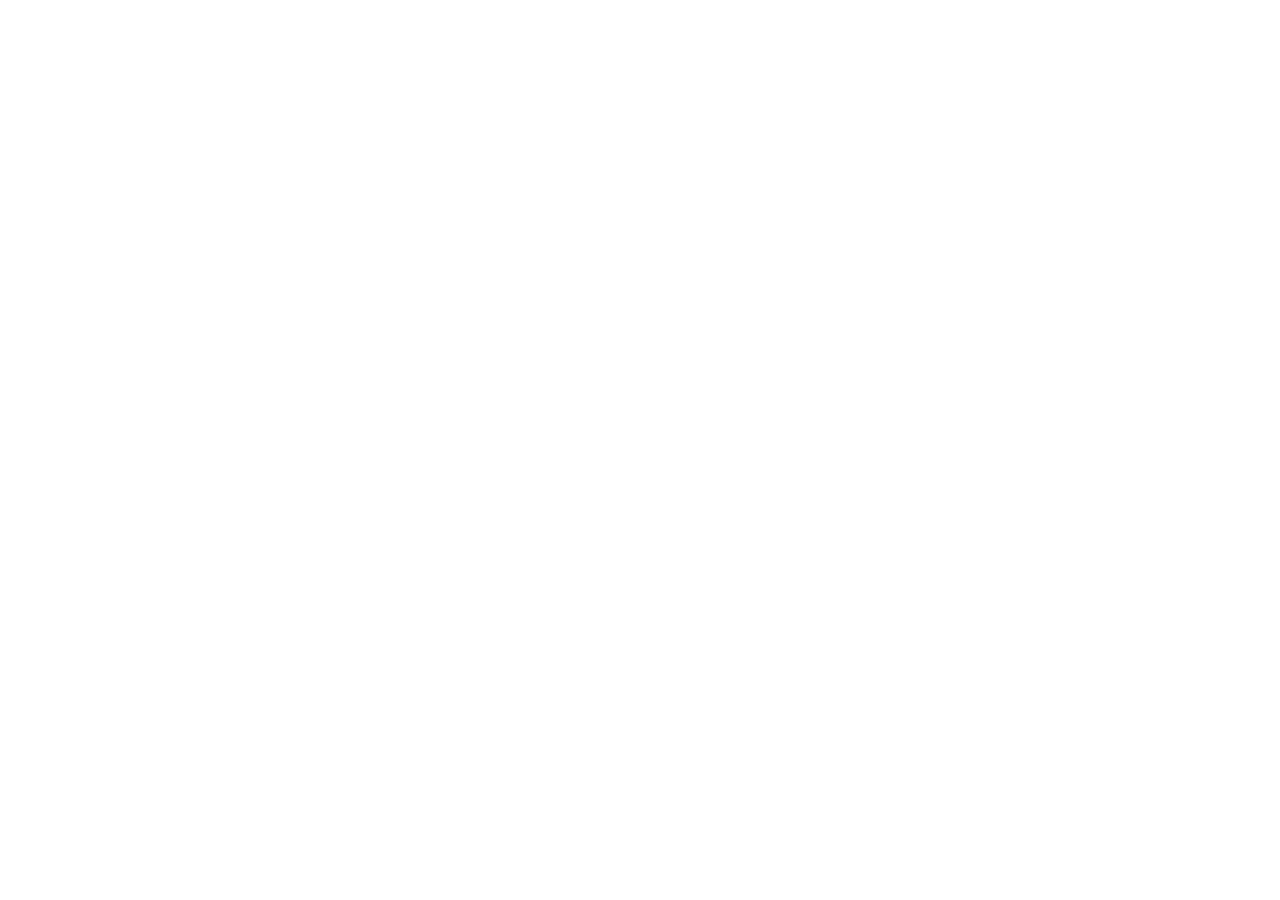
==== index.html @ 199788de "whole website" ====
<!doctype html>
<html lang="en">
  <head>
    <meta charset="UTF-8" />
    <link rel="icon" type="image/x-icon" href="/favicon.ico" />
    <meta name="viewport" content="width=device-width, initial-scale=1.0" />
    <title>BDSM Love Type 16 - Discover Your Desire Archetype</title>
    <link rel="preconnect" href="https://fonts.googleapis.com">
    <link rel="preconnect" href="https://fonts.gstatic.com" crossorigin>
    <link href="https://fonts.googleapis.com/css2?family=Cinzel:wght@400;600;700&family=Noto+Serif+TC:wght@400;600;700&display=swap" rel="stylesheet">
  </head>
  <body>
    <div id="root"></div>
    <script type="module" src="/src/main.jsx"></script>
  </body>
</html>
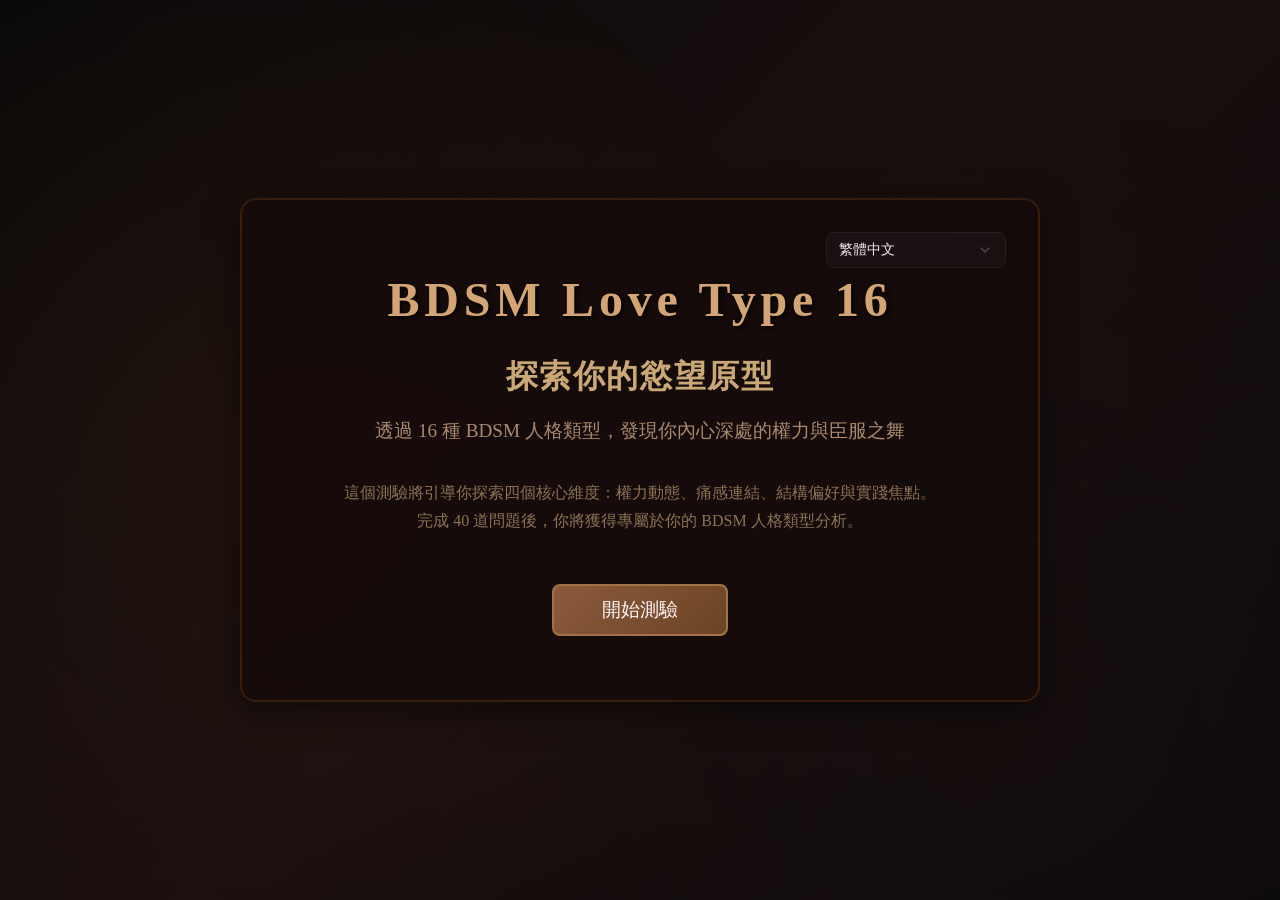
==== commit 12b02575: "redo" ====
--- a/index.html
+++ b/index.html
@@ -8,9 +8,70 @@
     <link rel="preconnect" href="https://fonts.googleapis.com">
     <link rel="preconnect" href="https://fonts.gstatic.com" crossorigin>
     <link href="https://fonts.googleapis.com/css2?family=Cinzel:wght@400;600;700&family=Noto+Serif+TC:wght@400;600;700&display=swap" rel="stylesheet">
+    <script type="module" crossorigin src="/assets/index-DwJ0LGXI.js"></script>
+    <link rel="stylesheet" crossorigin href="/assets/index-QwuLh2db.css">
   </head>
   <body>
+    <script id="manus-runtime">window.__MANUS_HOST_DEV__ = false;
+(function(){"use strict";var Dr={exports:{}},Qn={};/**
+ * @license React
+ * react-jsx-runtime.production.js
+ *
+ * Copyright (c) Meta Platforms, Inc. and affiliates.
+ *
+ * This source code is licensed under the MIT license found in the
+ * LICENSE file in the root directory of this source tree.
+ */var Wc;function cm(){if(Wc)return Qn;Wc=1;var r=Symbol.for("react.transitional.element"),i=Symbol.for("react.fragment");function u(s,f,m){var x=null;if(m!==void 0&&(x=""+m),f.key!==void 0&&(x=""+f.key),"key"in f){m={};for(var N in f)N!=="key"&&(m[N]=f[N])}else m=f;return f=m.ref,{$$typeof:r,type:s,key:x,ref:f!==void 0?f:null,props:m}}return Qn.Fragment=i,Qn.jsx=u,Qn.jsxs=u,Qn}var $c;function um(){return $c||($c=1,Dr.exports=cm()),Dr.exports}var h=um(),Mr={exports:{}},Kn={},Ar={exports:{}},Rr={};/**
+ * @license React
+ * scheduler.production.js
+ *
+ * Copyright (c) Meta Platforms, Inc. and affiliates.
+ *
+ * This source code is licensed under the MIT license found in the
+ * LICENSE file in the root directory of this source tree.
+ */var Fc;function dm(){return Fc||(Fc=1,function(r){function i(A,G){var B=A.length;A.push(G);t:for(;0<B;){var bt=B-1>>>1,p=A[bt];if(0<f(p,G))A[bt]=G,A[B]=p,B=bt;else break t}}function u(A){return A.length===0?null:A[0]}function s(A){if(A.length===0)return null;var G=A[0],B=A.pop();if(B!==G){A[0]=B;t:for(var bt=0,p=A.length,j=p>>>1;bt<j;){var V=2*(bt+1)-1,q=A[V],Z=V+1,st=A[Z];if(0>f(q,B))Z<p&&0>f(st,q)?(A[bt]=st,A[Z]=B,bt=Z):(A[bt]=q,A[V]=B,bt=V);else if(Z<p&&0>f(st,B))A[bt]=st,A[Z]=B,bt=Z;else break t}}return G}function f(A,G){var B=A.sortIndex-G.sortIndex;return B!==0?B:A.id-G.id}if(r.unstable_now=void 0,typeof performance=="object"&&typeof performance.now=="function"){var m=performance;r.unstable_now=function(){return m.now()}}else{var x=Date,N=x.now();r.unstable_now=function(){return x.now()-N}}var C=[],v=[],D=1,R=null,J=3,$=!1,F=!1,at=!1,ct=!1,ht=typeof setTimeout=="function"?setTimeout:null,St=typeof clearTimeout=="function"?clearTimeout:null,k=typeof setImmediate<"u"?setImmediate:null;function Y(A){for(var G=u(v);G!==null;){if(G.callback===null)s(v);else if(G.startTime<=A)s(v),G.sortIndex=G.expirationTime,i(C,G);else break;G=u(v)}}function H(A){if(at=!1,Y(A),!F)if(u(C)!==null)F=!0,it||(it=!0,Bt());else{var G=u(v);G!==null&&Mt(H,G.startTime-A)}}var it=!1,rt=-1,X=5,xt=-1;function Be(){return ct?!0:!(r.unstable_now()-xt<X)}function It(){if(ct=!1,it){var A=r.unstable_now();xt=A;var G=!0;try{t:{F=!1,at&&(at=!1,St(rt),rt=-1),$=!0;var B=J;try{e:{for(Y(A),R=u(C);R!==null&&!(R.expirationTime>A&&Be());){var bt=R.callback;if(typeof bt=="function"){R.callback=null,J=R.priorityLevel;var p=bt(R.expirationTime<=A);if(A=r.unstable_now(),typeof p=="function"){R.callback=p,Y(A),G=!0;break e}R===u(C)&&s(C),Y(A)}else s(C);R=u(C)}if(R!==null)G=!0;else{var j=u(v);j!==null&&Mt(H,j.startTime-A),G=!1}}break t}finally{R=null,J=B,$=!1}G=void 0}}finally{G?Bt():it=!1}}}var Bt;if(typeof k=="function")Bt=function(){k(It)};else if(typeof MessageChannel<"u"){var me=new MessageChannel,Se=me.port2;me.port1.onmessage=It,Bt=function(){Se.postMessage(null)}}else Bt=function(){ht(It,0)};function Mt(A,G){rt=ht(function(){A(r.unstable_now())},G)}r.unstable_IdlePriority=5,r.unstable_ImmediatePriority=1,r.unstable_LowPriority=4,r.unstable_NormalPriority=3,r.unstable_Profiling=null,r.unstable_UserBlockingPriority=2,r.unstable_cancelCallback=function(A){A.callback=null},r.unstable_forceFrameRate=function(A){0>A||125<A?console.error("forceFrameRate takes a positive int between 0 and 125, forcing frame rates higher than 125 fps is not supported"):X=0<A?Math.floor(1e3/A):5},r.unstable_getCurrentPriorityLevel=function(){return J},r.unstable_next=function(A){switch(J){case 1:case 2:case 3:var G=3;break;default:G=J}var B=J;J=G;try{return A()}finally{J=B}},r.unstable_requestPaint=function(){ct=!0},r.unstable_runWithPriority=function(A,G){switch(A){case 1:case 2:case 3:case 4:case 5:break;default:A=3}var B=J;J=A;try{return G()}finally{J=B}},r.unstable_scheduleCallback=function(A,G,B){var bt=r.unstable_now();switch(typeof B=="object"&&B!==null?(B=B.delay,B=typeof B=="number"&&0<B?bt+B:bt):B=bt,A){case 1:var p=-1;break;case 2:p=250;break;case 5:p=1073741823;break;case 4:p=1e4;break;default:p=5e3}return p=B+p,A={id:D++,callback:G,priorityLevel:A,startTime:B,expirationTime:p,sortIndex:-1},B>bt?(A.sortIndex=B,i(v,A),u(C)===null&&A===u(v)&&(at?(St(rt),rt=-1):at=!0,Mt(H,B-bt))):(A.sortIndex=p,i(C,A),F||$||(F=!0,it||(it=!0,Bt()))),A},r.unstable_shouldYield=Be,r.unstable_wrapCallback=function(A){var G=J;return function(){var B=J;J=G;try{return A.apply(this,arguments)}finally{J=B}}}}(Rr)),Rr}var Ic;function fm(){return Ic||(Ic=1,Ar.exports=dm()),Ar.exports}var zr={exports:{}},ut={};/**
+ * @license React
+ * react.production.js
+ *
+ * Copyright (c) Meta Platforms, Inc. and affiliates.
+ *
+ * This source code is licensed under the MIT license found in the
+ * LICENSE file in the root directory of this source tree.
+ */var tu;function hm(){if(tu)return ut;tu=1;var r=Symbol.for("react.transitional.element"),i=Symbol.for("react.portal"),u=Symbol.for("react.fragment"),s=Symbol.for("react.strict_mode"),f=Symbol.for("react.profiler"),m=Symbol.for("react.consumer"),x=Symbol.for("react.context"),N=Symbol.for("react.forward_ref"),C=Symbol.for("react.suspense"),v=Symbol.for("react.memo"),D=Symbol.for("react.lazy"),R=Symbol.iterator;function J(p){return p===null||typeof p!="object"?null:(p=R&&p[R]||p["@@iterator"],typeof p=="function"?p:null)}var $={isMounted:function(){return!1},enqueueForceUpdate:function(){},enqueueReplaceState:function(){},enqueueSetState:function(){}},F=Object.assign,at={};function ct(p,j,V){this.props=p,this.context=j,this.refs=at,this.updater=V||$}ct.prototype.isReactComponent={},ct.prototype.setState=function(p,j){if(typeof p!="object"&&typeof p!="function"&&p!=null)throw Error("takes an object of state variables to update or a function which returns an object of state variables.");this.updater.enqueueSetState(this,p,j,"setState")},ct.prototype.forceUpdate=function(p){this.updater.enqueueForceUpdate(this,p,"forceUpdate")};function ht(){}ht.prototype=ct.prototype;function St(p,j,V){this.props=p,this.context=j,this.refs=at,this.updater=V||$}var k=St.prototype=new ht;k.constructor=St,F(k,ct.prototype),k.isPureReactComponent=!0;var Y=Array.isArray,H={H:null,A:null,T:null,S:null,V:null},it=Object.prototype.hasOwnProperty;function rt(p,j,V,q,Z,st){return V=st.ref,{$$typeof:r,type:p,key:j,ref:V!==void 0?V:null,props:st}}function X(p,j){return rt(p.type,j,void 0,void 0,void 0,p.props)}function xt(p){return typeof p=="object"&&p!==null&&p.$$typeof===r}function Be(p){var j={"=":"=0",":":"=2"};return"$"+p.replace(/[=:]/g,function(V){return j[V]})}var It=/\/+/g;function Bt(p,j){return typeof p=="object"&&p!==null&&p.key!=null?Be(""+p.key):j.toString(36)}function me(){}function Se(p){switch(p.status){case"fulfilled":return p.value;case"rejected":throw p.reason;default:switch(typeof p.status=="string"?p.then(me,me):(p.status="pending",p.then(function(j){p.status==="pending"&&(p.status="fulfilled",p.value=j)},function(j){p.status==="pending"&&(p.status="rejected",p.reason=j)})),p.status){case"fulfilled":return p.value;case"rejected":throw p.reason}}throw p}function Mt(p,j,V,q,Z){var st=typeof p;(st==="undefined"||st==="boolean")&&(p=null);var tt=!1;if(p===null)tt=!0;else switch(st){case"bigint":case"string":case"number":tt=!0;break;case"object":switch(p.$$typeof){case r:case i:tt=!0;break;case D:return tt=p._init,Mt(tt(p._payload),j,V,q,Z)}}if(tt)return Z=Z(p),tt=q===""?"."+Bt(p,0):q,Y(Z)?(V="",tt!=null&&(V=tt.replace(It,"$&/")+"/"),Mt(Z,j,V,"",function(Pt){return Pt})):Z!=null&&(xt(Z)&&(Z=X(Z,V+(Z.key==null||p&&p.key===Z.key?"":(""+Z.key).replace(It,"$&/")+"/")+tt)),j.push(Z)),1;tt=0;var gt=q===""?".":q+":";if(Y(p))for(var Tt=0;Tt<p.length;Tt++)q=p[Tt],st=gt+Bt(q,Tt),tt+=Mt(q,j,V,st,Z);else if(Tt=J(p),typeof Tt=="function")for(p=Tt.call(p),Tt=0;!(q=p.next()).done;)q=q.value,st=gt+Bt(q,Tt++),tt+=Mt(q,j,V,st,Z);else if(st==="object"){if(typeof p.then=="function")return Mt(Se(p),j,V,q,Z);throw j=String(p),Error("Objects are not valid as a React child (found: "+(j==="[object Object]"?"object with keys {"+Object.keys(p).join(", ")+"}":j)+"). If you meant to render a collection of children, use an array instead.")}return tt}function A(p,j,V){if(p==null)return p;var q=[],Z=0;return Mt(p,q,"","",function(st){return j.call(V,st,Z++)}),q}function G(p){if(p._status===-1){var j=p._result;j=j(),j.then(function(V){(p._status===0||p._status===-1)&&(p._status=1,p._result=V)},function(V){(p._status===0||p._status===-1)&&(p._status=2,p._result=V)}),p._status===-1&&(p._status=0,p._result=j)}if(p._status===1)return p._result.default;throw p._result}var B=typeof reportError=="function"?reportError:function(p){if(typeof window=="object"&&typeof window.ErrorEvent=="function"){var j=new window.ErrorEvent("error",{bubbles:!0,cancelable:!0,message:typeof p=="object"&&p!==null&&typeof p.message=="string"?String(p.message):String(p),error:p});if(!window.dispatchEvent(j))return}else if(typeof process=="object"&&typeof process.emit=="function"){process.emit("uncaughtException",p);return}console.error(p)};function bt(){}return ut.Children={map:A,forEach:function(p,j,V){A(p,function(){j.apply(this,arguments)},V)},count:function(p){var j=0;return A(p,function(){j++}),j},toArray:function(p){return A(p,function(j){return j})||[]},only:function(p){if(!xt(p))throw Error("React.Children.only expected to receive a single React element child.");return p}},ut.Component=ct,ut.Fragment=u,ut.Profiler=f,ut.PureComponent=St,ut.StrictMode=s,ut.Suspense=C,ut.__CLIENT_INTERNALS_DO_NOT_USE_OR_WARN_USERS_THEY_CANNOT_UPGRADE=H,ut.__COMPILER_RUNTIME={__proto__:null,c:function(p){return H.H.useMemoCache(p)}},ut.cache=function(p){return function(){return p.apply(null,arguments)}},ut.cloneElement=function(p,j,V){if(p==null)throw Error("The argument must be a React element, but you passed "+p+".");var q=F({},p.props),Z=p.key,st=void 0;if(j!=null)for(tt in j.ref!==void 0&&(st=void 0),j.key!==void 0&&(Z=""+j.key),j)!it.call(j,tt)||tt==="key"||tt==="__self"||tt==="__source"||tt==="ref"&&j.ref===void 0||(q[tt]=j[tt]);var tt=arguments.length-2;if(tt===1)q.children=V;else if(1<tt){for(var gt=Array(tt),Tt=0;Tt<tt;Tt++)gt[Tt]=arguments[Tt+2];q.children=gt}return rt(p.type,Z,void 0,void 0,st,q)},ut.createContext=function(p){return p={$$typeof:x,_currentValue:p,_currentValue2:p,_threadCount:0,Provider:null,Consumer:null},p.Provider=p,p.Consumer={$$typeof:m,_context:p},p},ut.createElement=function(p,j,V){var q,Z={},st=null;if(j!=null)for(q in j.key!==void 0&&(st=""+j.key),j)it.call(j,q)&&q!=="key"&&q!=="__self"&&q!=="__source"&&(Z[q]=j[q]);var tt=arguments.length-2;if(tt===1)Z.children=V;else if(1<tt){for(var gt=Array(tt),Tt=0;Tt<tt;Tt++)gt[Tt]=arguments[Tt+2];Z.children=gt}if(p&&p.defaultProps)for(q in tt=p.defaultProps,tt)Z[q]===void 0&&(Z[q]=tt[q]);return rt(p,st,void 0,void 0,null,Z)},ut.createRef=function(){return{current:null}},ut.forwardRef=function(p){return{$$typeof:N,render:p}},ut.isValidElement=xt,ut.lazy=function(p){return{$$typeof:D,_payload:{_status:-1,_result:p},_init:G}},ut.memo=function(p,j){return{$$typeof:v,type:p,compare:j===void 0?null:j}},ut.startTransition=function(p){var j=H.T,V={};H.T=V;try{var q=p(),Z=H.S;Z!==null&&Z(V,q),typeof q=="object"&&q!==null&&typeof q.then=="function"&&q.then(bt,B)}catch(st){B(st)}finally{H.T=j}},ut.unstable_useCacheRefresh=function(){return H.H.useCacheRefresh()},ut.use=function(p){return H.H.use(p)},ut.useActionState=function(p,j,V){return H.H.useActionState(p,j,V)},ut.useCallback=function(p,j){return H.H.useCallback(p,j)},ut.useContext=function(p){return H.H.useContext(p)},ut.useDebugValue=function(){},ut.useDeferredValue=function(p,j){return H.H.useDeferredValue(p,j)},ut.useEffect=function(p,j,V){var q=H.H;if(typeof V=="function")throw Error("useEffect CRUD overload is not enabled in this build of React.");return q.useEffect(p,j)},ut.useId=function(){return H.H.useId()},ut.useImperativeHandle=function(p,j,V){return H.H.useImperativeHandle(p,j,V)},ut.useInsertionEffect=function(p,j){return H.H.useInsertionEffect(p,j)},ut.useLayoutEffect=function(p,j){return H.H.useLayoutEffect(p,j)},ut.useMemo=function(p,j){return H.H.useMemo(p,j)},ut.useOptimistic=function(p,j){return H.H.useOptimistic(p,j)},ut.useReducer=function(p,j,V){return H.H.useReducer(p,j,V)},ut.useRef=function(p){return H.H.useRef(p)},ut.useState=function(p){return H.H.useState(p)},ut.useSyncExternalStore=function(p,j,V){return H.H.useSyncExternalStore(p,j,V)},ut.useTransition=function(){return H.H.useTransition()},ut.version="19.1.1",ut}var eu;function Nr(){return eu||(eu=1,zr.exports=hm()),zr.exports}var _r={exports:{}},he={};/**
+ * @license React
+ * react-dom.production.js
+ *
+ * Copyright (c) Meta Platforms, Inc. and affiliates.
+ *
+ * This source code is licensed under the MIT license found in the
+ * LICENSE file in the root directory of this source tree.
+ */var lu;function mm(){if(lu)return he;lu=1;var r=Nr();function i(C){var v="https://react.dev/errors/"+C;if(1<arguments.length){v+="?args[]="+encodeURIComponent(arguments[1]);for(var D=2;D<arguments.length;D++)v+="&args[]="+encodeURIComponent(arguments[D])}return"Minified React error #"+C+"; visit "+v+" for the full message or use the non-minified dev environment for full errors and additional helpful warnings."}function u(){}var s={d:{f:u,r:function(){throw Error(i(522))},D:u,C:u,L:u,m:u,X:u,S:u,M:u},p:0,findDOMNode:null},f=Symbol.for("react.portal");function m(C,v,D){var R=3<arguments.length&&arguments[3]!==void 0?arguments[3]:null;return{$$typeof:f,key:R==null?null:""+R,children:C,containerInfo:v,implementation:D}}var x=r.__CLIENT_INTERNALS_DO_NOT_USE_OR_WARN_USERS_THEY_CANNOT_UPGRADE;function N(C,v){if(C==="font")return"";if(typeof v=="string")return v==="use-credentials"?v:""}return he.__DOM_INTERNALS_DO_NOT_USE_OR_WARN_USERS_THEY_CANNOT_UPGRADE=s,he.createPortal=function(C,v){var D=2<arguments.length&&arguments[2]!==void 0?arguments[2]:null;if(!v||v.nodeType!==1&&v.nodeType!==9&&v.nodeType!==11)throw Error(i(299));return m(C,v,null,D)},he.flushSync=function(C){var v=x.T,D=s.p;try{if(x.T=null,s.p=2,C)return C()}finally{x.T=v,s.p=D,s.d.f()}},he.preconnect=function(C,v){typeof C=="string"&&(v?(v=v.crossOrigin,v=typeof v=="string"?v==="use-credentials"?v:"":void 0):v=null,s.d.C(C,v))},he.prefetchDNS=function(C){typeof C=="string"&&s.d.D(C)},he.preinit=function(C,v){if(typeof C=="string"&&v&&typeof v.as=="string"){var D=v.as,R=N(D,v.crossOrigin),J=typeof v.integrity=="string"?v.integrity:void 0,$=typeof v.fetchPriority=="string"?v.fetchPriority:void 0;D==="style"?s.d.S(C,typeof v.precedence=="string"?v.precedence:void 0,{crossOrigin:R,integrity:J,fetchPriority:$}):D==="script"&&s.d.X(C,{crossOrigin:R,integrity:J,fetchPriority:$,nonce:typeof v.nonce=="string"?v.nonce:void 0})}},he.preinitModule=function(C,v){if(typeof C=="string")if(typeof v=="object"&&v!==null){if(v.as==null||v.as==="script"){var D=N(v.as,v.crossOrigin);s.d.M(C,{crossOrigin:D,integrity:typeof v.integrity=="string"?v.integrity:void 0,nonce:typeof v.nonce=="string"?v.nonce:void 0})}}else v==null&&s.d.M(C)},he.preload=function(C,v){if(typeof C=="string"&&typeof v=="object"&&v!==null&&typeof v.as=="string"){var D=v.as,R=N(D,v.crossOrigin);s.d.L(C,D,{crossOrigin:R,integrity:typeof v.integrity=="string"?v.integrity:void 0,nonce:typeof v.nonce=="string"?v.nonce:void 0,type:typeof v.type=="string"?v.type:void 0,fetchPriority:typeof v.fetchPriority=="string"?v.fetchPriority:void 0,referrerPolicy:typeof v.referrerPolicy=="string"?v.referrerPolicy:void 0,imageSrcSet:typeof v.imageSrcSet=="string"?v.imageSrcSet:void 0,imageSizes:typeof v.imageSizes=="string"?v.imageSizes:void 0,media:typeof v.media=="string"?v.media:void 0})}},he.preloadModule=function(C,v){if(typeof C=="string")if(v){var D=N(v.as,v.crossOrigin);s.d.m(C,{as:typeof v.as=="string"&&v.as!=="script"?v.as:void 0,crossOrigin:D,integrity:typeof v.integrity=="string"?v.integrity:void 0})}else s.d.m(C)},he.requestFormReset=function(C){s.d.r(C)},he.unstable_batchedUpdates=function(C,v){return C(v)},he.useFormState=function(C,v,D){return x.H.useFormState(C,v,D)},he.useFormStatus=function(){return x.H.useHostTransitionStatus()},he.version="19.1.1",he}var au;function gm(){if(au)return _r.exports;au=1;function r(){if(!(typeof __REACT_DEVTOOLS_GLOBAL_HOOK__>"u"||typeof __REACT_DEVTOOLS_GLOBAL_HOOK__.checkDCE!="function"))try{__REACT_DEVTOOLS_GLOBAL_HOOK__.checkDCE(r)}catch(i){console.error(i)}}return r(),_r.exports=mm(),_r.exports}/**
+ * @license React
+ * react-dom-client.production.js
+ *
+ * Copyright (c) Meta Platforms, Inc. and affiliates.
+ *
+ * This source code is licensed under the MIT license found in the
+ * LICENSE file in the root directory of this source tree.
+ */var nu;function pm(){if(nu)return Kn;nu=1;var r=fm(),i=Nr(),u=gm();function s(t){var e="https://react.dev/errors/"+t;if(1<arguments.length){e+="?args[]="+encodeURIComponent(arguments[1]);for(var l=2;l<arguments.length;l++)e+="&args[]="+encodeURIComponent(arguments[l])}return"Minified React error #"+t+"; visit "+e+" for the full message or use the non-minified dev environment for full errors and additional helpful warnings."}function f(t){return!(!t||t.nodeType!==1&&t.nodeType!==9&&t.nodeType!==11)}function m(t){var e=t,l=t;if(t.alternate)for(;e.return;)e=e.return;else{t=e;do e=t,(e.flags&4098)!==0&&(l=e.return),t=e.return;while(t)}return e.tag===3?l:null}function x(t){if(t.tag===13){var e=t.memoizedState;if(e===null&&(t=t.alternate,t!==null&&(e=t.memoizedState)),e!==null)return e.dehydrated}return null}function N(t){if(m(t)!==t)throw Error(s(188))}function C(t){var e=t.alternate;if(!e){if(e=m(t),e===null)throw Error(s(188));return e!==t?null:t}for(var l=t,a=e;;){var n=l.return;if(n===null)break;var o=n.alternate;if(o===null){if(a=n.return,a!==null){l=a;continue}break}if(n.child===o.child){for(o=n.child;o;){if(o===l)return N(n),t;if(o===a)return N(n),e;o=o.sibling}throw Error(s(188))}if(l.return!==a.return)l=n,a=o;else{for(var c=!1,d=n.child;d;){if(d===l){c=!0,l=n,a=o;break}if(d===a){c=!0,a=n,l=o;break}d=d.sibling}if(!c){for(d=o.child;d;){if(d===l){c=!0,l=o,a=n;break}if(d===a){c=!0,a=o,l=n;break}d=d.sibling}if(!c)throw Error(s(189))}}if(l.alternate!==a)throw Error(s(190))}if(l.tag!==3)throw Error(s(188));return l.stateNode.current===l?t:e}function v(t){var e=t.tag;if(e===5||e===26||e===27||e===6)return t;for(t=t.child;t!==null;){if(e=v(t),e!==null)return e;t=t.sibling}return null}var D=Object.assign,R=Symbol.for("react.element"),J=Symbol.for("react.transitional.element"),$=Symbol.for("react.portal"),F=Symbol.for("react.fragment"),at=Symbol.for("react.strict_mode"),ct=Symbol.for("react.profiler"),ht=Symbol.for("react.provider"),St=Symbol.for("react.consumer"),k=Symbol.for("react.context"),Y=Symbol.for("react.forward_ref"),H=Symbol.for("react.suspense"),it=Symbol.for("react.suspense_list"),rt=Symbol.for("react.memo"),X=Symbol.for("react.lazy"),xt=Symbol.for("react.activity"),Be=Symbol.for("react.memo_cache_sentinel"),It=Symbol.iterator;function Bt(t){return t===null||typeof t!="object"?null:(t=It&&t[It]||t["@@iterator"],typeof t=="function"?t:null)}var me=Symbol.for("react.client.reference");function Se(t){if(t==null)return null;if(typeof t=="function")return t.$$typeof===me?null:t.displayName||t.name||null;if(typeof t=="string")return t;switch(t){case F:return"Fragment";case ct:return"Profiler";case at:return"StrictMode";case H:return"Suspense";case it:return"SuspenseList";case xt:return"Activity"}if(typeof t=="object")switch(t.$$typeof){case $:return"Portal";case k:return(t.displayName||"Context")+".Provider";case St:return(t._context.displayName||"Context")+".Consumer";case Y:var e=t.render;return t=t.displayName,t||(t=e.displayName||e.name||"",t=t!==""?"ForwardRef("+t+")":"ForwardRef"),t;case rt:return e=t.displayName||null,e!==null?e:Se(t.type)||"Memo";case X:e=t._payload,t=t._init;try{return Se(t(e))}catch{}}return null}var Mt=Array.isArray,A=i.__CLIENT_INTERNALS_DO_NOT_USE_OR_WARN_USERS_THEY_CANNOT_UPGRADE,G=u.__DOM_INTERNALS_DO_NOT_USE_OR_WARN_USERS_THEY_CANNOT_UPGRADE,B={pending:!1,data:null,method:null,action:null},bt=[],p=-1;function j(t){return{current:t}}function V(t){0>p||(t.current=bt[p],bt[p]=null,p--)}function q(t,e){p++,bt[p]=t.current,t.current=e}var Z=j(null),st=j(null),tt=j(null),gt=j(null);function Tt(t,e){switch(q(tt,e),q(st,t),q(Z,null),e.nodeType){case 9:case 11:t=(t=e.documentElement)&&(t=t.namespaceURI)?Lh(t):0;break;default:if(t=e.tagName,e=e.namespaceURI)e=Lh(e),t=Hh(e,t);else switch(t){case"svg":t=1;break;case"math":t=2;break;default:t=0}}V(Z),q(Z,t)}function Pt(){V(Z),V(st),V(tt)}function Ke(t){t.memoizedState!==null&&q(gt,t);var e=Z.current,l=Hh(e,t.type);e!==l&&(q(st,t),q(Z,l))}function Ce(t){st.current===t&&(V(Z),V(st)),gt.current===t&&(V(gt),Jo._currentValue=B)}var Pe=Object.prototype.hasOwnProperty,pl=r.unstable_scheduleCallback,rn=r.unstable_cancelCallback,Sa=r.unstable_shouldYield,ii=r.unstable_requestPaint,ge=r.unstable_now,ri=r.unstable_getCurrentPriorityLevel,Hl=r.unstable_ImmediatePriority,$n=r.unstable_UserBlockingPriority,nl=r.unstable_NormalPriority,si=r.unstable_LowPriority,Ul=r.unstable_IdlePriority,ci=r.log,Ca=r.unstable_setDisableYieldValue,ql=null,Jt=null;function Je(t){if(typeof ci=="function"&&Ca(t),Jt&&typeof Jt.setStrictMode=="function")try{Jt.setStrictMode(ql,t)}catch{}}var Wt=Math.clz32?Math.clz32:di,ui=Math.log,Ea=Math.LN2;function di(t){return t>>>=0,t===0?32:31-(ui(t)/Ea|0)|0}var L=256,sn=4194304;function yl(t){var e=t&42;if(e!==0)return e;switch(t&-t){case 1:return 1;case 2:return 2;case 4:return 4;case 8:return 8;case 16:return 16;case 32:return 32;case 64:return 64;case 128:return 128;case 256:case 512:case 1024:case 2048:case 4096:case 8192:case 16384:case 32768:case 65536:case 131072:case 262144:case 524288:case 1048576:case 2097152:return t&4194048;case 4194304:case 8388608:case 16777216:case 33554432:return t&62914560;case 67108864:return 67108864;case 134217728:return 134217728;case 268435456:return 268435456;case 536870912:return 536870912;case 1073741824:return 0;default:return t}}function cn(t,e,l){var a=t.pendingLanes;if(a===0)return 0;var n=0,o=t.suspendedLanes,c=t.pingedLanes;t=t.warmLanes;var d=a&134217727;return d!==0?(a=d&~o,a!==0?n=yl(a):(c&=d,c!==0?n=yl(c):l||(l=d&~t,l!==0&&(n=yl(l))))):(d=a&~o,d!==0?n=yl(d):c!==0?n=yl(c):l||(l=a&~t,l!==0&&(n=yl(l)))),n===0?0:e!==0&&e!==n&&(e&o)===0&&(o=n&-n,l=e&-e,o>=l||o===32&&(l&4194048)!==0)?e:n}function Dt(t,e){return(t.pendingLanes&~(t.suspendedLanes&~t.pingedLanes)&e)===0}function Fn(t,e){switch(t){case 1:case 2:case 4:case 8:case 64:return e+250;case 16:case 32:case 128:case 256:case 512:case 1024:case 2048:case 4096:case 8192:case 16384:case 32768:case 65536:case 131072:case 262144:case 524288:case 1048576:case 2097152:return e+5e3;case 4194304:case 8388608:case 16777216:case 33554432:return-1;case 67108864:case 134217728:case 268435456:case 536870912:case 1073741824:return-1;default:return-1}}function In(){var t=L;return L<<=1,(L&4194048)===0&&(L=256),t}function fi(){var t=sn;return sn<<=1,(sn&62914560)===0&&(sn=4194304),t}function to(t){for(var e=[],l=0;31>l;l++)e.push(t);return e}function Ta(t,e){t.pendingLanes|=e,e!==268435456&&(t.suspendedLanes=0,t.pingedLanes=0,t.warmLanes=0)}function Fr(t,e,l,a,n,o){var c=t.pendingLanes;t.pendingLanes=l,t.suspendedLanes=0,t.pingedLanes=0,t.warmLanes=0,t.expiredLanes&=l,t.entangledLanes&=l,t.errorRecoveryDisabledLanes&=l,t.shellSuspendCounter=0;var d=t.entanglements,g=t.expirationTimes,S=t.hiddenUpdates;for(l=c&~l;0<l;){var z=31-Wt(l),O=1<<z;d[z]=0,g[z]=-1;var E=S[z];if(E!==null)for(S[z]=null,z=0;z<E.length;z++){var T=E[z];T!==null&&(T.lane&=-536870913)}l&=~O}a!==0&&hi(t,a,0),o!==0&&n===0&&t.tag!==0&&(t.suspendedLanes|=o&~(c&~e))}function hi(t,e,l){t.pendingLanes|=e,t.suspendedLanes&=~e;var a=31-Wt(e);t.entangledLanes|=e,t.entanglements[a]=t.entanglements[a]|1073741824|l&4194090}function mi(t,e){var l=t.entangledLanes|=e;for(t=t.entanglements;l;){var a=31-Wt(l),n=1<<a;n&e|t[a]&e&&(t[a]|=e),l&=~n}}function eo(t){switch(t){case 2:t=1;break;case 8:t=4;break;case 32:t=16;break;case 256:case 512:case 1024:case 2048:case 4096:case 8192:case 16384:case 32768:case 65536:case 131072:case 262144:case 524288:case 1048576:case 2097152:case 4194304:case 8388608:case 16777216:case 33554432:t=128;break;case 268435456:t=134217728;break;default:t=0}return t}function lo(t){return t&=-t,2<t?8<t?(t&134217727)!==0?32:268435456:8:2}function gi(){var t=G.p;return t!==0?t:(t=window.event,t===void 0?32:am(t.type))}function Ir(t,e){var l=G.p;try{return G.p=t,e()}finally{G.p=l}}var ol=Math.random().toString(36).slice(2),te="__reactFiber$"+ol,pe="__reactProps$"+ol,Gl="__reactContainer$"+ol,ao="__reactEvents$"+ol,ts="__reactListeners$"+ol,es="__reactHandles$"+ol,pi="__reactResources$"+ol,Da="__reactMarker$"+ol;function no(t){delete t[te],delete t[pe],delete t[ao],delete t[ts],delete t[es]}function Yl(t){var e=t[te];if(e)return e;for(var l=t.parentNode;l;){if(e=l[Gl]||l[te]){if(l=e.alternate,e.child!==null||l!==null&&l.child!==null)for(t=Yh(t);t!==null;){if(l=t[te])return l;t=Yh(t)}return e}t=l,l=t.parentNode}return null}function Xl(t){if(t=t[te]||t[Gl]){var e=t.tag;if(e===5||e===6||e===13||e===26||e===27||e===3)return t}return null}function Ma(t){var e=t.tag;if(e===5||e===26||e===27||e===6)return t.stateNode;throw Error(s(33))}function Vl(t){var e=t[pi];return e||(e=t[pi]={hoistableStyles:new Map,hoistableScripts:new Map}),e}function Xt(t){t[Da]=!0}var yi=new Set,vi={};function vl(t,e){We(t,e),We(t+"Capture",e)}function We(t,e){for(vi[t]=e,t=0;t<e.length;t++)yi.add(e[t])}var ls=RegExp("^[:A-Z_a-z\\u00C0-\\u00D6\\u00D8-\\u00F6\\u00F8-\\u02FF\\u0370-\\u037D\\u037F-\\u1FFF\\u200C-\\u200D\\u2070-\\u218F\\u2C00-\\u2FEF\\u3001-\\uD7FF\\uF900-\\uFDCF\\uFDF0-\\uFFFD][:A-Z_a-z\\u00C0-\\u00D6\\u00D8-\\u00F6\\u00F8-\\u02FF\\u0370-\\u037D\\u037F-\\u1FFF\\u200C-\\u200D\\u2070-\\u218F\\u2C00-\\u2FEF\\u3001-\\uD7FF\\uF900-\\uFDCF\\uFDF0-\\uFFFD\\-.0-9\\u00B7\\u0300-\\u036F\\u203F-\\u2040]*$"),bi={},xi={};function Aa(t){return Pe.call(xi,t)?!0:Pe.call(bi,t)?!1:ls.test(t)?xi[t]=!0:(bi[t]=!0,!1)}function M(t,e,l){if(Aa(e))if(l===null)t.removeAttribute(e);else{switch(typeof l){case"undefined":case"function":case"symbol":t.removeAttribute(e);return;case"boolean":var a=e.toLowerCase().slice(0,5);if(a!=="data-"&&a!=="aria-"){t.removeAttribute(e);return}}t.setAttribute(e,""+l)}}function nt(t,e,l){if(l===null)t.removeAttribute(e);else{switch(typeof l){case"undefined":case"function":case"symbol":case"boolean":t.removeAttribute(e);return}t.setAttribute(e,""+l)}}function Ot(t,e,l,a){if(a===null)t.removeAttribute(l);else{switch(typeof a){case"undefined":case"function":case"symbol":case"boolean":t.removeAttribute(l);return}t.setAttributeNS(e,l,""+a)}}var ee,Ee;function le(t){if(ee===void 0)try{throw Error()}catch(l){var e=l.stack.trim().match(/\n( *(at )?)/);ee=e&&e[1]||"",Ee=-1<l.stack.indexOf(`
+    at`)?" (<anonymous>)":-1<l.stack.indexOf("@")?"@unknown:0:0":""}return`
+`+ee+t+Ee}var Le=!1;function He(t,e){if(!t||Le)return"";Le=!0;var l=Error.prepareStackTrace;Error.prepareStackTrace=void 0;try{var a={DetermineComponentFrameRoot:function(){try{if(e){var O=function(){throw Error()};if(Object.defineProperty(O.prototype,"props",{set:function(){throw Error()}}),typeof Reflect=="object"&&Reflect.construct){try{Reflect.construct(O,[])}catch(T){var E=T}Reflect.construct(t,[],O)}else{try{O.call()}catch(T){E=T}t.call(O.prototype)}}else{try{throw Error()}catch(T){E=T}(O=t())&&typeof O.catch=="function"&&O.catch(function(){})}}catch(T){if(T&&E&&typeof T.stack=="string")return[T.stack,E.stack]}return[null,null]}};a.DetermineComponentFrameRoot.displayName="DetermineComponentFrameRoot";var n=Object.getOwnPropertyDescriptor(a.DetermineComponentFrameRoot,"name");n&&n.configurable&&Object.defineProperty(a.DetermineComponentFrameRoot,"name",{value:"DetermineComponentFrameRoot"});var o=a.DetermineComponentFrameRoot(),c=o[0],d=o[1];if(c&&d){var g=c.split(`
+`),S=d.split(`
+`);for(n=a=0;a<g.length&&!g[a].includes("DetermineComponentFrameRoot");)a++;for(;n<S.length&&!S[n].includes("DetermineComponentFrameRoot");)n++;if(a===g.length||n===S.length)for(a=g.length-1,n=S.length-1;1<=a&&0<=n&&g[a]!==S[n];)n--;for(;1<=a&&0<=n;a--,n--)if(g[a]!==S[n]){if(a!==1||n!==1)do if(a--,n--,0>n||g[a]!==S[n]){var z=`
+`+g[a].replace(" at new "," at ");return t.displayName&&z.includes("<anonymous>")&&(z=z.replace("<anonymous>",t.displayName)),z}while(1<=a&&0<=n);break}}}finally{Le=!1,Error.prepareStackTrace=l}return(l=t?t.displayName||t.name:"")?le(l):""}function Zl(t){switch(t.tag){case 26:case 27:case 5:return le(t.type);case 16:return le("Lazy");case 13:return le("Suspense");case 19:return le("SuspenseList");case 0:case 15:return He(t.type,!1);case 11:return He(t.type.render,!1);case 1:return He(t.type,!0);case 31:return le("Activity");default:return""}}function bl(t){try{var e="";do e+=Zl(t),t=t.return;while(t);return e}catch(l){return`
+Error generating stack: `+l.message+`
+`+l.stack}}function Vt(t){switch(typeof t){case"bigint":case"boolean":case"number":case"string":case"undefined":return t;case"object":return t;default:return""}}function il(t){var e=t.type;return(t=t.nodeName)&&t.toLowerCase()==="input"&&(e==="checkbox"||e==="radio")}function ve(t){var e=il(t)?"checked":"value",l=Object.getOwnPropertyDescriptor(t.constructor.prototype,e),a=""+t[e];if(!t.hasOwnProperty(e)&&typeof l<"u"&&typeof l.get=="function"&&typeof l.set=="function"){var n=l.get,o=l.set;return Object.defineProperty(t,e,{configurable:!0,get:function(){return n.call(this)},set:function(c){a=""+c,o.call(this,c)}}),Object.defineProperty(t,e,{enumerable:l.enumerable}),{getValue:function(){return a},setValue:function(c){a=""+c},stopTracking:function(){t._valueTracker=null,delete t[e]}}}}function re(t){t._valueTracker||(t._valueTracker=ve(t))}function rl(t){if(!t)return!1;var e=t._valueTracker;if(!e)return!0;var l=e.getValue(),a="";return t&&(a=il(t)?t.checked?"true":"false":t.value),t=a,t!==l?(e.setValue(t),!0):!1}function xl(t){if(t=t||(typeof document<"u"?document:void 0),typeof t>"u")return null;try{return t.activeElement||t.body}catch{return t.body}}var un=/[\n"\\]/g;function se(t){return t.replace(un,function(e){return"\\"+e.charCodeAt(0).toString(16)+" "})}function Ql(t,e,l,a,n,o,c,d){t.name="",c!=null&&typeof c!="function"&&typeof c!="symbol"&&typeof c!="boolean"?t.type=c:t.removeAttribute("type"),e!=null?c==="number"?(e===0&&t.value===""||t.value!=e)&&(t.value=""+Vt(e)):t.value!==""+Vt(e)&&(t.value=""+Vt(e)):c!=="submit"&&c!=="reset"||t.removeAttribute("value"),e!=null?Kl(t,c,Vt(e)):l!=null?Kl(t,c,Vt(l)):a!=null&&t.removeAttribute("value"),n==null&&o!=null&&(t.defaultChecked=!!o),n!=null&&(t.checked=n&&typeof n!="function"&&typeof n!="symbol"),d!=null&&typeof d!="function"&&typeof d!="symbol"&&typeof d!="boolean"?t.name=""+Vt(d):t.removeAttribute("name")}function Ra(t,e,l,a,n,o,c,d){if(o!=null&&typeof o!="function"&&typeof o!="symbol"&&typeof o!="boolean"&&(t.type=o),e!=null||l!=null){if(!(o!=="submit"&&o!=="reset"||e!=null))return;l=l!=null?""+Vt(l):"",e=e!=null?""+Vt(e):l,d||e===t.value||(t.value=e),t.defaultValue=e}a=a??n,a=typeof a!="function"&&typeof a!="symbol"&&!!a,t.checked=d?t.checked:!!a,t.defaultChecked=!!a,c!=null&&typeof c!="function"&&typeof c!="symbol"&&typeof c!="boolean"&&(t.name=c)}function Kl(t,e,l){e==="number"&&xl(t.ownerDocument)===t||t.defaultValue===""+l||(t.defaultValue=""+l)}function $e(t,e,l,a){if(t=t.options,e){e={};for(var n=0;n<l.length;n++)e["$"+l[n]]=!0;for(l=0;l<t.length;l++)n=e.hasOwnProperty("$"+t[l].value),t[l].selected!==n&&(t[l].selected=n),n&&a&&(t[l].defaultSelected=!0)}else{for(l=""+Vt(l),e=null,n=0;n<t.length;n++){if(t[n].value===l){t[n].selected=!0,a&&(t[n].defaultSelected=!0);return}e!==null||t[n].disabled||(e=t[n])}e!==null&&(e.selected=!0)}}function za(t,e,l){if(e!=null&&(e=""+Vt(e),e!==t.value&&(t.value=e),l==null)){t.defaultValue!==e&&(t.defaultValue=e);return}t.defaultValue=l!=null?""+Vt(l):""}function Na(t,e,l,a){if(e==null){if(a!=null){if(l!=null)throw Error(s(92));if(Mt(a)){if(1<a.length)throw Error(s(93));a=a[0]}l=a}l==null&&(l=""),e=l}l=Vt(e),t.defaultValue=l,a=t.textContent,a===l&&a!==""&&a!==null&&(t.value=a)}function Fe(t,e){if(e){var l=t.firstChild;if(l&&l===t.lastChild&&l.nodeType===3){l.nodeValue=e;return}}t.textContent=e}var dn=new Set("animationIterationCount aspectRatio borderImageOutset borderImageSlice borderImageWidth boxFlex boxFlexGroup boxOrdinalGroup columnCount columns flex flexGrow flexPositive flexShrink flexNegative flexOrder gridArea gridRow gridRowEnd gridRowSpan gridRowStart gridColumn gridColumnEnd gridColumnSpan gridColumnStart fontWeight lineClamp lineHeight opacity order orphans scale tabSize widows zIndex zoom fillOpacity floodOpacity stopOpacity strokeDasharray strokeDashoffset strokeMiterlimit strokeOpacity strokeWidth MozAnimationIterationCount MozBoxFlex MozBoxFlexGroup MozLineClamp msAnimationIterationCount msFlex msZoom msFlexGrow msFlexNegative msFlexOrder msFlexPositive msFlexShrink msGridColumn msGridColumnSpan msGridRow msGridRowSpan WebkitAnimationIterationCount WebkitBoxFlex WebKitBoxFlexGroup WebkitBoxOrdinalGroup WebkitColumnCount WebkitColumns WebkitFlex WebkitFlexGrow WebkitFlexPositive WebkitFlexShrink WebkitLineClamp".split(" "));function _a(t,e,l){var a=e.indexOf("--")===0;l==null||typeof l=="boolean"||l===""?a?t.setProperty(e,""):e==="float"?t.cssFloat="":t[e]="":a?t.setProperty(e,l):typeof l!="number"||l===0||dn.has(e)?e==="float"?t.cssFloat=l:t[e]=(""+l).trim():t[e]=l+"px"}function ka(t,e,l){if(e!=null&&typeof e!="object")throw Error(s(62));if(t=t.style,l!=null){for(var a in l)!l.hasOwnProperty(a)||e!=null&&e.hasOwnProperty(a)||(a.indexOf("--")===0?t.setProperty(a,""):a==="float"?t.cssFloat="":t[a]="");for(var n in e)a=e[n],e.hasOwnProperty(n)&&l[n]!==a&&_a(t,n,a)}else for(var o in e)e.hasOwnProperty(o)&&_a(t,o,e[o])}function Oa(t){if(t.indexOf("-")===-1)return!1;switch(t){case"annotation-xml":case"color-profile":case"font-face":case"font-face-src":case"font-face-uri":case"font-face-format":case"font-face-name":case"missing-glyph":return!1;default:return!0}}var wi=new Map([["acceptCharset","accept-charset"],["htmlFor","for"],["httpEquiv","http-equiv"],["crossOrigin","crossorigin"],["accentHeight","accent-height"],["alignmentBaseline","alignment-baseline"],["arabicForm","arabic-form"],["baselineShift","baseline-shift"],["capHeight","cap-height"],["clipPath","clip-path"],["clipRule","clip-rule"],["colorInterpolation","color-interpolation"],["colorInterpolationFilters","color-interpolation-filters"],["colorProfile","color-profile"],["colorRendering","color-rendering"],["dominantBaseline","dominant-baseline"],["enableBackground","enable-background"],["fillOpacity","fill-opacity"],["fillRule","fill-rule"],["floodColor","flood-color"],["floodOpacity","flood-opacity"],["fontFamily","font-family"],["fontSize","font-size"],["fontSizeAdjust","font-size-adjust"],["fontStretch","font-stretch"],["fontStyle","font-style"],["fontVariant","font-variant"],["fontWeight","font-weight"],["glyphName","glyph-name"],["glyphOrientationHorizontal","glyph-orientation-horizontal"],["glyphOrientationVertical","glyph-orientation-vertical"],["horizAdvX","horiz-adv-x"],["horizOriginX","horiz-origin-x"],["imageRendering","image-rendering"],["letterSpacing","letter-spacing"],["lightingColor","lighting-color"],["markerEnd","marker-end"],["markerMid","marker-mid"],["markerStart","marker-start"],["overlinePosition","overline-position"],["overlineThickness","overline-thickness"],["paintOrder","paint-order"],["panose-1","panose-1"],["pointerEvents","pointer-events"],["renderingIntent","rendering-intent"],["shapeRendering","shape-rendering"],["stopColor","stop-color"],["stopOpacity","stop-opacity"],["strikethroughPosition","strikethrough-position"],["strikethroughThickness","strikethrough-thickness"],["strokeDasharray","stroke-dasharray"],["strokeDashoffset","stroke-dashoffset"],["strokeLinecap","stroke-linecap"],["strokeLinejoin","stroke-linejoin"],["strokeMiterlimit","stroke-miterlimit"],["strokeOpacity","stroke-opacity"],["strokeWidth","stroke-width"],["textAnchor","text-anchor"],["textDecoration","text-decoration"],["textRendering","text-rendering"],["transformOrigin","transform-origin"],["underlinePosition","underline-position"],["underlineThickness","underline-thickness"],["unicodeBidi","unicode-bidi"],["unicodeRange","unicode-range"],["unitsPerEm","units-per-em"],["vAlphabetic","v-alphabetic"],["vHanging","v-hanging"],["vIdeographic","v-ideographic"],["vMathematical","v-mathematical"],["vectorEffect","vector-effect"],["vertAdvY","vert-adv-y"],["vertOriginX","vert-origin-x"],["vertOriginY","vert-origin-y"],["wordSpacing","word-spacing"],["writingMode","writing-mode"],["xmlnsXlink","xmlns:xlink"],["xHeight","x-height"]]),Si=/^[\u0000-\u001F ]*j[\r\n\t]*a[\r\n\t]*v[\r\n\t]*a[\r\n\t]*s[\r\n\t]*c[\r\n\t]*r[\r\n\t]*i[\r\n\t]*p[\r\n\t]*t[\r\n\t]*:/i;function ja(t){return Si.test(""+t)?"javascript:throw new Error('React has blocked a javascript: URL as a security precaution.')":t}var fn=null;function hn(t){return t=t.target||t.srcElement||window,t.correspondingUseElement&&(t=t.correspondingUseElement),t.nodeType===3?t.parentNode:t}var wl=null,Sl=null;function oo(t){var e=Xl(t);if(e&&(t=e.stateNode)){var l=t[pe]||null;t:switch(t=e.stateNode,e.type){case"input":if(Ql(t,l.value,l.defaultValue,l.defaultValue,l.checked,l.defaultChecked,l.type,l.name),e=l.name,l.type==="radio"&&e!=null){for(l=t;l.parentNode;)l=l.parentNode;for(l=l.querySelectorAll('input[name="'+se(""+e)+'"][type="radio"]'),e=0;e<l.length;e++){var a=l[e];if(a!==t&&a.form===t.form){var n=a[pe]||null;if(!n)throw Error(s(90));Ql(a,n.value,n.defaultValue,n.defaultValue,n.checked,n.defaultChecked,n.type,n.name)}}for(e=0;e<l.length;e++)a=l[e],a.form===t.form&&rl(a)}break t;case"textarea":za(t,l.value,l.defaultValue);break t;case"select":e=l.value,e!=null&&$e(t,!!l.multiple,e,!1)}}}var mn=!1;function io(t,e,l){if(mn)return t(e,l);mn=!0;try{var a=t(e);return a}finally{if(mn=!1,(wl!==null||Sl!==null)&&(or(),wl&&(e=wl,t=Sl,Sl=wl=null,oo(e),t)))for(e=0;e<t.length;e++)oo(t[e])}}function Pl(t,e){var l=t.stateNode;if(l===null)return null;var a=l[pe]||null;if(a===null)return null;l=a[e];t:switch(e){case"onClick":case"onClickCapture":case"onDoubleClick":case"onDoubleClickCapture":case"onMouseDown":case"onMouseDownCapture":case"onMouseMove":case"onMouseMoveCapture":case"onMouseUp":case"onMouseUpCapture":case"onMouseEnter":(a=!a.disabled)||(t=t.type,a=!(t==="button"||t==="input"||t==="select"||t==="textarea")),t=!a;break t;default:t=!1}if(t)return null;if(l&&typeof l!="function")throw Error(s(231,e,typeof l));return l}var Ue=!(typeof window>"u"||typeof window.document>"u"||typeof window.document.createElement>"u"),gn=!1;if(Ue)try{var Jl={};Object.defineProperty(Jl,"passive",{get:function(){gn=!0}}),window.addEventListener("test",Jl,Jl),window.removeEventListener("test",Jl,Jl)}catch{gn=!1}var Ie=null,pn=null,Ba=null;function ro(){if(Ba)return Ba;var t,e=pn,l=e.length,a,n="value"in Ie?Ie.value:Ie.textContent,o=n.length;for(t=0;t<l&&e[t]===n[t];t++);var c=l-t;for(a=1;a<=c&&e[l-a]===n[o-a];a++);return Ba=n.slice(t,1<a?1-a:void 0)}function La(t){var e=t.keyCode;return"charCode"in t?(t=t.charCode,t===0&&e===13&&(t=13)):t=e,t===10&&(t=13),32<=t||t===13?t:0}function Ha(){return!0}function so(){return!1}function ce(t){function e(l,a,n,o,c){this._reactName=l,this._targetInst=n,this.type=a,this.nativeEvent=o,this.target=c,this.currentTarget=null;for(var d in t)t.hasOwnProperty(d)&&(l=t[d],this[d]=l?l(o):o[d]);return this.isDefaultPrevented=(o.defaultPrevented!=null?o.defaultPrevented:o.returnValue===!1)?Ha:so,this.isPropagationStopped=so,this}return D(e.prototype,{preventDefault:function(){this.defaultPrevented=!0;var l=this.nativeEvent;l&&(l.preventDefault?l.preventDefault():typeof l.returnValue!="unknown"&&(l.returnValue=!1),this.isDefaultPrevented=Ha)},stopPropagation:function(){var l=this.nativeEvent;l&&(l.stopPropagation?l.stopPropagation():typeof l.cancelBubble!="unknown"&&(l.cancelBubble=!0),this.isPropagationStopped=Ha)},persist:function(){},isPersistent:Ha}),e}var sl={eventPhase:0,bubbles:0,cancelable:0,timeStamp:function(t){return t.timeStamp||Date.now()},defaultPrevented:0,isTrusted:0},Ua=ce(sl),Wl=D({},sl,{view:0,detail:0}),Ci=ce(Wl),Ei,co,uo,Ti=D({},Wl,{screenX:0,screenY:0,clientX:0,clientY:0,pageX:0,pageY:0,ctrlKey:0,shiftKey:0,altKey:0,metaKey:0,getModifierState:ns,button:0,buttons:0,relatedTarget:function(t){return t.relatedTarget===void 0?t.fromElement===t.srcElement?t.toElement:t.fromElement:t.relatedTarget},movementX:function(t){return"movementX"in t?t.movementX:(t!==uo&&(uo&&t.type==="mousemove"?(Ei=t.screenX-uo.screenX,co=t.screenY-uo.screenY):co=Ei=0,uo=t),Ei)},movementY:function(t){return"movementY"in t?t.movementY:co}}),Yu=ce(Ti),C0=D({},Ti,{dataTransfer:0}),E0=ce(C0),T0=D({},Wl,{relatedTarget:0}),as=ce(T0),D0=D({},sl,{animationName:0,elapsedTime:0,pseudoElement:0}),M0=ce(D0),A0=D({},sl,{clipboardData:function(t){return"clipboardData"in t?t.clipboardData:window.clipboardData}}),R0=ce(A0),z0=D({},sl,{data:0}),Xu=ce(z0),N0={Esc:"Escape",Spacebar:" ",Left:"ArrowLeft",Up:"ArrowUp",Right:"ArrowRight",Down:"ArrowDown",Del:"Delete",Win:"OS",Menu:"ContextMenu",Apps:"ContextMenu",Scroll:"ScrollLock",MozPrintableKey:"Unidentified"},_0={8:"Backspace",9:"Tab",12:"Clear",13:"Enter",16:"Shift",17:"Control",18:"Alt",19:"Pause",20:"CapsLock",27:"Escape",32:" ",33:"PageUp",34:"PageDown",35:"End",36:"Home",37:"ArrowLeft",38:"ArrowUp",39:"ArrowRight",40:"ArrowDown",45:"Insert",46:"Delete",112:"F1",113:"F2",114:"F3",115:"F4",116:"F5",117:"F6",118:"F7",119:"F8",120:"F9",121:"F10",122:"F11",123:"F12",144:"NumLock",145:"ScrollLock",224:"Meta"},k0={Alt:"altKey",Control:"ctrlKey",Meta:"metaKey",Shift:"shiftKey"};function O0(t){var e=this.nativeEvent;return e.getModifierState?e.getModifierState(t):(t=k0[t])?!!e[t]:!1}function ns(){return O0}var j0=D({},Wl,{key:function(t){if(t.key){var e=N0[t.key]||t.key;if(e!=="Unidentified")return e}return t.type==="keypress"?(t=La(t),t===13?"Enter":String.fromCharCode(t)):t.type==="keydown"||t.type==="keyup"?_0[t.keyCode]||"Unidentified":""},code:0,location:0,ctrlKey:0,shiftKey:0,altKey:0,metaKey:0,repeat:0,locale:0,getModifierState:ns,charCode:function(t){return t.type==="keypress"?La(t):0},keyCode:function(t){return t.type==="keydown"||t.type==="keyup"?t.keyCode:0},which:function(t){return t.type==="keypress"?La(t):t.type==="keydown"||t.type==="keyup"?t.keyCode:0}}),B0=ce(j0),L0=D({},Ti,{pointerId:0,width:0,height:0,pressure:0,tangentialPressure:0,tiltX:0,tiltY:0,twist:0,pointerType:0,isPrimary:0}),Vu=ce(L0),H0=D({},Wl,{touches:0,targetTouches:0,changedTouches:0,altKey:0,metaKey:0,ctrlKey:0,shiftKey:0,getModifierState:ns}),U0=ce(H0),q0=D({},sl,{propertyName:0,elapsedTime:0,pseudoElement:0}),G0=ce(q0),Y0=D({},Ti,{deltaX:function(t){return"deltaX"in t?t.deltaX:"wheelDeltaX"in t?-t.wheelDeltaX:0},deltaY:function(t){return"deltaY"in t?t.deltaY:"wheelDeltaY"in t?-t.wheelDeltaY:"wheelDelta"in t?-t.wheelDelta:0},deltaZ:0,deltaMode:0}),X0=ce(Y0),V0=D({},sl,{newState:0,oldState:0}),Z0=ce(V0),Q0=[9,13,27,32],os=Ue&&"CompositionEvent"in window,fo=null;Ue&&"documentMode"in document&&(fo=document.documentMode);var K0=Ue&&"TextEvent"in window&&!fo,Zu=Ue&&(!os||fo&&8<fo&&11>=fo),Qu=" ",Ku=!1;function Pu(t,e){switch(t){case"keyup":return Q0.indexOf(e.keyCode)!==-1;case"keydown":return e.keyCode!==229;case"keypress":case"mousedown":case"focusout":return!0;default:return!1}}function Ju(t){return t=t.detail,typeof t=="object"&&"data"in t?t.data:null}var yn=!1;function P0(t,e){switch(t){case"compositionend":return Ju(e);case"keypress":return e.which!==32?null:(Ku=!0,Qu);case"textInput":return t=e.data,t===Qu&&Ku?null:t;default:return null}}function J0(t,e){if(yn)return t==="compositionend"||!os&&Pu(t,e)?(t=ro(),Ba=pn=Ie=null,yn=!1,t):null;switch(t){case"paste":return null;case"keypress":if(!(e.ctrlKey||e.altKey||e.metaKey)||e.ctrlKey&&e.altKey){if(e.char&&1<e.char.length)return e.char;if(e.which)return String.fromCharCode(e.which)}return null;case"compositionend":return Zu&&e.locale!=="ko"?null:e.data;default:return null}}var W0={color:!0,date:!0,datetime:!0,"datetime-local":!0,email:!0,month:!0,number:!0,password:!0,range:!0,search:!0,tel:!0,text:!0,time:!0,url:!0,week:!0};function Wu(t){var e=t&&t.nodeName&&t.nodeName.toLowerCase();return e==="input"?!!W0[t.type]:e==="textarea"}function $u(t,e,l,a){wl?Sl?Sl.push(a):Sl=[a]:wl=a,e=dr(e,"onChange"),0<e.length&&(l=new Ua("onChange","change",null,l,a),t.push({event:l,listeners:e}))}var ho=null,mo=null;function $0(t){_h(t,0)}function Di(t){var e=Ma(t);if(rl(e))return t}function Fu(t,e){if(t==="change")return e}var Iu=!1;if(Ue){var is;if(Ue){var rs="oninput"in document;if(!rs){var td=document.createElement("div");td.setAttribute("oninput","return;"),rs=typeof td.oninput=="function"}is=rs}else is=!1;Iu=is&&(!document.documentMode||9<document.documentMode)}function ed(){ho&&(ho.detachEvent("onpropertychange",ld),mo=ho=null)}function ld(t){if(t.propertyName==="value"&&Di(mo)){var e=[];$u(e,mo,t,hn(t)),io($0,e)}}function F0(t,e,l){t==="focusin"?(ed(),ho=e,mo=l,ho.attachEvent("onpropertychange",ld)):t==="focusout"&&ed()}function I0(t){if(t==="selectionchange"||t==="keyup"||t==="keydown")return Di(mo)}function t1(t,e){if(t==="click")return Di(e)}function e1(t,e){if(t==="input"||t==="change")return Di(e)}function l1(t,e){return t===e&&(t!==0||1/t===1/e)||t!==t&&e!==e}var Re=typeof Object.is=="function"?Object.is:l1;function go(t,e){if(Re(t,e))return!0;if(typeof t!="object"||t===null||typeof e!="object"||e===null)return!1;var l=Object.keys(t),a=Object.keys(e);if(l.length!==a.length)return!1;for(a=0;a<l.length;a++){var n=l[a];if(!Pe.call(e,n)||!Re(t[n],e[n]))return!1}return!0}function ad(t){for(;t&&t.firstChild;)t=t.firstChild;return t}function nd(t,e){var l=ad(t);t=0;for(var a;l;){if(l.nodeType===3){if(a=t+l.textContent.length,t<=e&&a>=e)return{node:l,offset:e-t};t=a}t:{for(;l;){if(l.nextSibling){l=l.nextSibling;break t}l=l.parentNode}l=void 0}l=ad(l)}}function od(t,e){return t&&e?t===e?!0:t&&t.nodeType===3?!1:e&&e.nodeType===3?od(t,e.parentNode):"contains"in t?t.contains(e):t.compareDocumentPosition?!!(t.compareDocumentPosition(e)&16):!1:!1}function id(t){t=t!=null&&t.ownerDocument!=null&&t.ownerDocument.defaultView!=null?t.ownerDocument.defaultView:window;for(var e=xl(t.document);e instanceof t.HTMLIFrameElement;){try{var l=typeof e.contentWindow.location.href=="string"}catch{l=!1}if(l)t=e.contentWindow;else break;e=xl(t.document)}return e}function ss(t){var e=t&&t.nodeName&&t.nodeName.toLowerCase();return e&&(e==="input"&&(t.type==="text"||t.type==="search"||t.type==="tel"||t.type==="url"||t.type==="password")||e==="textarea"||t.contentEditable==="true")}var a1=Ue&&"documentMode"in document&&11>=document.documentMode,vn=null,cs=null,po=null,us=!1;function rd(t,e,l){var a=l.window===l?l.document:l.nodeType===9?l:l.ownerDocument;us||vn==null||vn!==xl(a)||(a=vn,"selectionStart"in a&&ss(a)?a={start:a.selectionStart,end:a.selectionEnd}:(a=(a.ownerDocument&&a.ownerDocument.defaultView||window).getSelection(),a={anchorNode:a.anchorNode,anchorOffset:a.anchorOffset,focusNode:a.focusNode,focusOffset:a.focusOffset}),po&&go(po,a)||(po=a,a=dr(cs,"onSelect"),0<a.length&&(e=new Ua("onSelect","select",null,e,l),t.push({event:e,listeners:a}),e.target=vn)))}function qa(t,e){var l={};return l[t.toLowerCase()]=e.toLowerCase(),l["Webkit"+t]="webkit"+e,l["Moz"+t]="moz"+e,l}var bn={animationend:qa("Animation","AnimationEnd"),animationiteration:qa("Animation","AnimationIteration"),animationstart:qa("Animation","AnimationStart"),transitionrun:qa("Transition","TransitionRun"),transitionstart:qa("Transition","TransitionStart"),transitioncancel:qa("Transition","TransitionCancel"),transitionend:qa("Transition","TransitionEnd")},ds={},sd={};Ue&&(sd=document.createElement("div").style,"AnimationEvent"in window||(delete bn.animationend.animation,delete bn.animationiteration.animation,delete bn.animationstart.animation),"TransitionEvent"in window||delete bn.transitionend.transition);function Ga(t){if(ds[t])return ds[t];if(!bn[t])return t;var e=bn[t],l;for(l in e)if(e.hasOwnProperty(l)&&l in sd)return ds[t]=e[l];return t}var cd=Ga("animationend"),ud=Ga("animationiteration"),dd=Ga("animationstart"),n1=Ga("transitionrun"),o1=Ga("transitionstart"),i1=Ga("transitioncancel"),fd=Ga("transitionend"),hd=new Map,fs="abort auxClick beforeToggle cancel canPlay canPlayThrough click close contextMenu copy cut drag dragEnd dragEnter dragExit dragLeave dragOver dragStart drop durationChange emptied encrypted ended error gotPointerCapture input invalid keyDown keyPress keyUp load loadedData loadedMetadata loadStart lostPointerCapture mouseDown mouseMove mouseOut mouseOver mouseUp paste pause play playing pointerCancel pointerDown pointerMove pointerOut pointerOver pointerUp progress rateChange reset resize seeked seeking stalled submit suspend timeUpdate touchCancel touchEnd touchStart volumeChange scroll toggle touchMove waiting wheel".split(" ");fs.push("scrollEnd");function tl(t,e){hd.set(t,e),vl(e,[t])}var md=new WeakMap;function qe(t,e){if(typeof t=="object"&&t!==null){var l=md.get(t);return l!==void 0?l:(e={value:t,source:e,stack:bl(e)},md.set(t,e),e)}return{value:t,source:e,stack:bl(e)}}var Ge=[],xn=0,hs=0;function Mi(){for(var t=xn,e=hs=xn=0;e<t;){var l=Ge[e];Ge[e++]=null;var a=Ge[e];Ge[e++]=null;var n=Ge[e];Ge[e++]=null;var o=Ge[e];if(Ge[e++]=null,a!==null&&n!==null){var c=a.pending;c===null?n.next=n:(n.next=c.next,c.next=n),a.pending=n}o!==0&&gd(l,n,o)}}function Ai(t,e,l,a){Ge[xn++]=t,Ge[xn++]=e,Ge[xn++]=l,Ge[xn++]=a,hs|=a,t.lanes|=a,t=t.alternate,t!==null&&(t.lanes|=a)}function ms(t,e,l,a){return Ai(t,e,l,a),Ri(t)}function wn(t,e){return Ai(t,null,null,e),Ri(t)}function gd(t,e,l){t.lanes|=l;var a=t.alternate;a!==null&&(a.lanes|=l);for(var n=!1,o=t.return;o!==null;)o.childLanes|=l,a=o.alternate,a!==null&&(a.childLanes|=l),o.tag===22&&(t=o.stateNode,t===null||t._visibility&1||(n=!0)),t=o,o=o.return;return t.tag===3?(o=t.stateNode,n&&e!==null&&(n=31-Wt(l),t=o.hiddenUpdates,a=t[n],a===null?t[n]=[e]:a.push(e),e.lane=l|536870912),o):null}function Ri(t){if(50<Go)throw Go=0,xc=null,Error(s(185));for(var e=t.return;e!==null;)t=e,e=t.return;return t.tag===3?t.stateNode:null}var Sn={};function r1(t,e,l,a){this.tag=t,this.key=l,this.sibling=this.child=this.return=this.stateNode=this.type=this.elementType=null,this.index=0,this.refCleanup=this.ref=null,this.pendingProps=e,this.dependencies=this.memoizedState=this.updateQueue=this.memoizedProps=null,this.mode=a,this.subtreeFlags=this.flags=0,this.deletions=null,this.childLanes=this.lanes=0,this.alternate=null}function ze(t,e,l,a){return new r1(t,e,l,a)}function gs(t){return t=t.prototype,!(!t||!t.isReactComponent)}function Cl(t,e){var l=t.alternate;return l===null?(l=ze(t.tag,e,t.key,t.mode),l.elementType=t.elementType,l.type=t.type,l.stateNode=t.stateNode,l.alternate=t,t.alternate=l):(l.pendingProps=e,l.type=t.type,l.flags=0,l.subtreeFlags=0,l.deletions=null),l.flags=t.flags&65011712,l.childLanes=t.childLanes,l.lanes=t.lanes,l.child=t.child,l.memoizedProps=t.memoizedProps,l.memoizedState=t.memoizedState,l.updateQueue=t.updateQueue,e=t.dependencies,l.dependencies=e===null?null:{lanes:e.lanes,firstContext:e.firstContext},l.sibling=t.sibling,l.index=t.index,l.ref=t.ref,l.refCleanup=t.refCleanup,l}function pd(t,e){t.flags&=65011714;var l=t.alternate;return l===null?(t.childLanes=0,t.lanes=e,t.child=null,t.subtreeFlags=0,t.memoizedProps=null,t.memoizedState=null,t.updateQueue=null,t.dependencies=null,t.stateNode=null):(t.childLanes=l.childLanes,t.lanes=l.lanes,t.child=l.child,t.subtreeFlags=0,t.deletions=null,t.memoizedProps=l.memoizedProps,t.memoizedState=l.memoizedState,t.updateQueue=l.updateQueue,t.type=l.type,e=l.dependencies,t.dependencies=e===null?null:{lanes:e.lanes,firstContext:e.firstContext}),t}function zi(t,e,l,a,n,o){var c=0;if(a=t,typeof t=="function")gs(t)&&(c=1);else if(typeof t=="string")c=cp(t,l,Z.current)?26:t==="html"||t==="head"||t==="body"?27:5;else t:switch(t){case xt:return t=ze(31,l,e,n),t.elementType=xt,t.lanes=o,t;case F:return Ya(l.children,n,o,e);case at:c=8,n|=24;break;case ct:return t=ze(12,l,e,n|2),t.elementType=ct,t.lanes=o,t;case H:return t=ze(13,l,e,n),t.elementType=H,t.lanes=o,t;case it:return t=ze(19,l,e,n),t.elementType=it,t.lanes=o,t;default:if(typeof t=="object"&&t!==null)switch(t.$$typeof){case ht:case k:c=10;break t;case St:c=9;break t;case Y:c=11;break t;case rt:c=14;break t;case X:c=16,a=null;break t}c=29,l=Error(s(130,t===null?"null":typeof t,"")),a=null}return e=ze(c,l,e,n),e.elementType=t,e.type=a,e.lanes=o,e}function Ya(t,e,l,a){return t=ze(7,t,a,e),t.lanes=l,t}function ps(t,e,l){return t=ze(6,t,null,e),t.lanes=l,t}function ys(t,e,l){return e=ze(4,t.children!==null?t.children:[],t.key,e),e.lanes=l,e.stateNode={containerInfo:t.containerInfo,pendingChildren:null,implementation:t.implementation},e}var Cn=[],En=0,Ni=null,_i=0,Ye=[],Xe=0,Xa=null,El=1,Tl="";function Va(t,e){Cn[En++]=_i,Cn[En++]=Ni,Ni=t,_i=e}function yd(t,e,l){Ye[Xe++]=El,Ye[Xe++]=Tl,Ye[Xe++]=Xa,Xa=t;var a=El;t=Tl;var n=32-Wt(a)-1;a&=~(1<<n),l+=1;var o=32-Wt(e)+n;if(30<o){var c=n-n%5;o=(a&(1<<c)-1).toString(32),a>>=c,n-=c,El=1<<32-Wt(e)+n|l<<n|a,Tl=o+t}else El=1<<o|l<<n|a,Tl=t}function vs(t){t.return!==null&&(Va(t,1),yd(t,1,0))}function bs(t){for(;t===Ni;)Ni=Cn[--En],Cn[En]=null,_i=Cn[--En],Cn[En]=null;for(;t===Xa;)Xa=Ye[--Xe],Ye[Xe]=null,Tl=Ye[--Xe],Ye[Xe]=null,El=Ye[--Xe],Ye[Xe]=null}var be=null,Ut=null,Et=!1,Za=null,cl=!1,xs=Error(s(519));function Qa(t){var e=Error(s(418,""));throw bo(qe(e,t)),xs}function vd(t){var e=t.stateNode,l=t.type,a=t.memoizedProps;switch(e[te]=t,e[pe]=a,l){case"dialog":vt("cancel",e),vt("close",e);break;case"iframe":case"object":case"embed":vt("load",e);break;case"video":case"audio":for(l=0;l<Xo.length;l++)vt(Xo[l],e);break;case"source":vt("error",e);break;case"img":case"image":case"link":vt("error",e),vt("load",e);break;case"details":vt("toggle",e);break;case"input":vt("invalid",e),Ra(e,a.value,a.defaultValue,a.checked,a.defaultChecked,a.type,a.name,!0),re(e);break;case"select":vt("invalid",e);break;case"textarea":vt("invalid",e),Na(e,a.value,a.defaultValue,a.children),re(e)}l=a.children,typeof l!="string"&&typeof l!="number"&&typeof l!="bigint"||e.textContent===""+l||a.suppressHydrationWarning===!0||Bh(e.textContent,l)?(a.popover!=null&&(vt("beforetoggle",e),vt("toggle",e)),a.onScroll!=null&&vt("scroll",e),a.onScrollEnd!=null&&vt("scrollend",e),a.onClick!=null&&(e.onclick=fr),e=!0):e=!1,e||Qa(t)}function bd(t){for(be=t.return;be;)switch(be.tag){case 5:case 13:cl=!1;return;case 27:case 3:cl=!0;return;default:be=be.return}}function yo(t){if(t!==be)return!1;if(!Et)return bd(t),Et=!0,!1;var e=t.tag,l;if((l=e!==3&&e!==27)&&((l=e===5)&&(l=t.type,l=!(l!=="form"&&l!=="button")||Bc(t.type,t.memoizedProps)),l=!l),l&&Ut&&Qa(t),bd(t),e===13){if(t=t.memoizedState,t=t!==null?t.dehydrated:null,!t)throw Error(s(317));t:{for(t=t.nextSibling,e=0;t;){if(t.nodeType===8)if(l=t.data,l==="/$"){if(e===0){Ut=ll(t.nextSibling);break t}e--}else l!=="$"&&l!=="$!"&&l!=="$?"||e++;t=t.nextSibling}Ut=null}}else e===27?(e=Ut,fa(t.type)?(t=qc,qc=null,Ut=t):Ut=e):Ut=be?ll(t.stateNode.nextSibling):null;return!0}function vo(){Ut=be=null,Et=!1}function xd(){var t=Za;return t!==null&&(Me===null?Me=t:Me.push.apply(Me,t),Za=null),t}function bo(t){Za===null?Za=[t]:Za.push(t)}var ws=j(null),Ka=null,Dl=null;function $l(t,e,l){q(ws,e._currentValue),e._currentValue=l}function Ml(t){t._currentValue=ws.current,V(ws)}function Ss(t,e,l){for(;t!==null;){var a=t.alternate;if((t.childLanes&e)!==e?(t.childLanes|=e,a!==null&&(a.childLanes|=e)):a!==null&&(a.childLanes&e)!==e&&(a.childLanes|=e),t===l)break;t=t.return}}function Cs(t,e,l,a){var n=t.child;for(n!==null&&(n.return=t);n!==null;){var o=n.dependencies;if(o!==null){var c=n.child;o=o.firstContext;t:for(;o!==null;){var d=o;o=n;for(var g=0;g<e.length;g++)if(d.context===e[g]){o.lanes|=l,d=o.alternate,d!==null&&(d.lanes|=l),Ss(o.return,l,t),a||(c=null);break t}o=d.next}}else if(n.tag===18){if(c=n.return,c===null)throw Error(s(341));c.lanes|=l,o=c.alternate,o!==null&&(o.lanes|=l),Ss(c,l,t),c=null}else c=n.child;if(c!==null)c.return=n;else for(c=n;c!==null;){if(c===t){c=null;break}if(n=c.sibling,n!==null){n.return=c.return,c=n;break}c=c.return}n=c}}function xo(t,e,l,a){t=null;for(var n=e,o=!1;n!==null;){if(!o){if((n.flags&524288)!==0)o=!0;else if((n.flags&262144)!==0)break}if(n.tag===10){var c=n.alternate;if(c===null)throw Error(s(387));if(c=c.memoizedProps,c!==null){var d=n.type;Re(n.pendingProps.value,c.value)||(t!==null?t.push(d):t=[d])}}else if(n===gt.current){if(c=n.alternate,c===null)throw Error(s(387));c.memoizedState.memoizedState!==n.memoizedState.memoizedState&&(t!==null?t.push(Jo):t=[Jo])}n=n.return}t!==null&&Cs(e,t,l,a),e.flags|=262144}function ki(t){for(t=t.firstContext;t!==null;){if(!Re(t.context._currentValue,t.memoizedValue))return!0;t=t.next}return!1}function Pa(t){Ka=t,Dl=null,t=t.dependencies,t!==null&&(t.firstContext=null)}function ye(t){return wd(Ka,t)}function Oi(t,e){return Ka===null&&Pa(t),wd(t,e)}function wd(t,e){var l=e._currentValue;if(e={context:e,memoizedValue:l,next:null},Dl===null){if(t===null)throw Error(s(308));Dl=e,t.dependencies={lanes:0,firstContext:e},t.flags|=524288}else Dl=Dl.next=e;return l}var s1=typeof AbortController<"u"?AbortController:function(){var t=[],e=this.signal={aborted:!1,addEventListener:function(l,a){t.push(a)}};this.abort=function(){e.aborted=!0,t.forEach(function(l){return l()})}},c1=r.unstable_scheduleCallback,u1=r.unstable_NormalPriority,$t={$$typeof:k,Consumer:null,Provider:null,_currentValue:null,_currentValue2:null,_threadCount:0};function Es(){return{controller:new s1,data:new Map,refCount:0}}function wo(t){t.refCount--,t.refCount===0&&c1(u1,function(){t.controller.abort()})}var So=null,Ts=0,Tn=0,Dn=null;function d1(t,e){if(So===null){var l=So=[];Ts=0,Tn=Mc(),Dn={status:"pending",value:void 0,then:function(a){l.push(a)}}}return Ts++,e.then(Sd,Sd),e}function Sd(){if(--Ts===0&&So!==null){Dn!==null&&(Dn.status="fulfilled");var t=So;So=null,Tn=0,Dn=null;for(var e=0;e<t.length;e++)(0,t[e])()}}function f1(t,e){var l=[],a={status:"pending",value:null,reason:null,then:function(n){l.push(n)}};return t.then(function(){a.status="fulfilled",a.value=e;for(var n=0;n<l.length;n++)(0,l[n])(e)},function(n){for(a.status="rejected",a.reason=n,n=0;n<l.length;n++)(0,l[n])(void 0)}),a}var Cd=A.S;A.S=function(t,e){typeof e=="object"&&e!==null&&typeof e.then=="function"&&d1(t,e),Cd!==null&&Cd(t,e)};var Ja=j(null);function Ds(){var t=Ja.current;return t!==null?t:jt.pooledCache}function ji(t,e){e===null?q(Ja,Ja.current):q(Ja,e.pool)}function Ed(){var t=Ds();return t===null?null:{parent:$t._currentValue,pool:t}}var Co=Error(s(460)),Td=Error(s(474)),Bi=Error(s(542)),Ms={then:function(){}};function Dd(t){return t=t.status,t==="fulfilled"||t==="rejected"}function Li(){}function Md(t,e,l){switch(l=t[l],l===void 0?t.push(e):l!==e&&(e.then(Li,Li),e=l),e.status){case"fulfilled":return e.value;case"rejected":throw t=e.reason,Rd(t),t;default:if(typeof e.status=="string")e.then(Li,Li);else{if(t=jt,t!==null&&100<t.shellSuspendCounter)throw Error(s(482));t=e,t.status="pending",t.then(function(a){if(e.status==="pending"){var n=e;n.status="fulfilled",n.value=a}},function(a){if(e.status==="pending"){var n=e;n.status="rejected",n.reason=a}})}switch(e.status){case"fulfilled":return e.value;case"rejected":throw t=e.reason,Rd(t),t}throw Eo=e,Co}}var Eo=null;function Ad(){if(Eo===null)throw Error(s(459));var t=Eo;return Eo=null,t}function Rd(t){if(t===Co||t===Bi)throw Error(s(483))}var Fl=!1;function As(t){t.updateQueue={baseState:t.memoizedState,firstBaseUpdate:null,lastBaseUpdate:null,shared:{pending:null,lanes:0,hiddenCallbacks:null},callbacks:null}}function Rs(t,e){t=t.updateQueue,e.updateQueue===t&&(e.updateQueue={baseState:t.baseState,firstBaseUpdate:t.firstBaseUpdate,lastBaseUpdate:t.lastBaseUpdate,shared:t.shared,callbacks:null})}function Il(t){return{lane:t,tag:0,payload:null,callback:null,next:null}}function ta(t,e,l){var a=t.updateQueue;if(a===null)return null;if(a=a.shared,(At&2)!==0){var n=a.pending;return n===null?e.next=e:(e.next=n.next,n.next=e),a.pending=e,e=Ri(t),gd(t,null,l),e}return Ai(t,a,e,l),Ri(t)}function To(t,e,l){if(e=e.updateQueue,e!==null&&(e=e.shared,(l&4194048)!==0)){var a=e.lanes;a&=t.pendingLanes,l|=a,e.lanes=l,mi(t,l)}}function zs(t,e){var l=t.updateQueue,a=t.alternate;if(a!==null&&(a=a.updateQueue,l===a)){var n=null,o=null;if(l=l.firstBaseUpdate,l!==null){do{var c={lane:l.lane,tag:l.tag,payload:l.payload,callback:null,next:null};o===null?n=o=c:o=o.next=c,l=l.next}while(l!==null);o===null?n=o=e:o=o.next=e}else n=o=e;l={baseState:a.baseState,firstBaseUpdate:n,lastBaseUpdate:o,shared:a.shared,callbacks:a.callbacks},t.updateQueue=l;return}t=l.lastBaseUpdate,t===null?l.firstBaseUpdate=e:t.next=e,l.lastBaseUpdate=e}var Ns=!1;function Do(){if(Ns){var t=Dn;if(t!==null)throw t}}function Mo(t,e,l,a){Ns=!1;var n=t.updateQueue;Fl=!1;var o=n.firstBaseUpdate,c=n.lastBaseUpdate,d=n.shared.pending;if(d!==null){n.shared.pending=null;var g=d,S=g.next;g.next=null,c===null?o=S:c.next=S,c=g;var z=t.alternate;z!==null&&(z=z.updateQueue,d=z.lastBaseUpdate,d!==c&&(d===null?z.firstBaseUpdate=S:d.next=S,z.lastBaseUpdate=g))}if(o!==null){var O=n.baseState;c=0,z=S=g=null,d=o;do{var E=d.lane&-536870913,T=E!==d.lane;if(T?(wt&E)===E:(a&E)===E){E!==0&&E===Tn&&(Ns=!0),z!==null&&(z=z.next={lane:0,tag:d.tag,payload:d.payload,callback:null,next:null});t:{var lt=t,I=d;E=e;var _t=l;switch(I.tag){case 1:if(lt=I.payload,typeof lt=="function"){O=lt.call(_t,O,E);break t}O=lt;break t;case 3:lt.flags=lt.flags&-65537|128;case 0:if(lt=I.payload,E=typeof lt=="function"?lt.call(_t,O,E):lt,E==null)break t;O=D({},O,E);break t;case 2:Fl=!0}}E=d.callback,E!==null&&(t.flags|=64,T&&(t.flags|=8192),T=n.callbacks,T===null?n.callbacks=[E]:T.push(E))}else T={lane:E,tag:d.tag,payload:d.payload,callback:d.callback,next:null},z===null?(S=z=T,g=O):z=z.next=T,c|=E;if(d=d.next,d===null){if(d=n.shared.pending,d===null)break;T=d,d=T.next,T.next=null,n.lastBaseUpdate=T,n.shared.pending=null}}while(!0);z===null&&(g=O),n.baseState=g,n.firstBaseUpdate=S,n.lastBaseUpdate=z,o===null&&(n.shared.lanes=0),sa|=c,t.lanes=c,t.memoizedState=O}}function zd(t,e){if(typeof t!="function")throw Error(s(191,t));t.call(e)}function Nd(t,e){var l=t.callbacks;if(l!==null)for(t.callbacks=null,t=0;t<l.length;t++)zd(l[t],e)}var Mn=j(null),Hi=j(0);function _d(t,e){t=Ol,q(Hi,t),q(Mn,e),Ol=t|e.baseLanes}function _s(){q(Hi,Ol),q(Mn,Mn.current)}function ks(){Ol=Hi.current,V(Mn),V(Hi)}var ea=0,mt=null,zt=null,Zt=null,Ui=!1,An=!1,Wa=!1,qi=0,Ao=0,Rn=null,h1=0;function Gt(){throw Error(s(321))}function Os(t,e){if(e===null)return!1;for(var l=0;l<e.length&&l<t.length;l++)if(!Re(t[l],e[l]))return!1;return!0}function js(t,e,l,a,n,o){return ea=o,mt=e,e.memoizedState=null,e.updateQueue=null,e.lanes=0,A.H=t===null||t.memoizedState===null?pf:yf,Wa=!1,o=l(a,n),Wa=!1,An&&(o=Od(e,l,a,n)),kd(t),o}function kd(t){A.H=Qi;var e=zt!==null&&zt.next!==null;if(ea=0,Zt=zt=mt=null,Ui=!1,Ao=0,Rn=null,e)throw Error(s(300));t===null||ae||(t=t.dependencies,t!==null&&ki(t)&&(ae=!0))}function Od(t,e,l,a){mt=t;var n=0;do{if(An&&(Rn=null),Ao=0,An=!1,25<=n)throw Error(s(301));if(n+=1,Zt=zt=null,t.updateQueue!=null){var o=t.updateQueue;o.lastEffect=null,o.events=null,o.stores=null,o.memoCache!=null&&(o.memoCache.index=0)}A.H=x1,o=e(l,a)}while(An);return o}function m1(){var t=A.H,e=t.useState()[0];return e=typeof e.then=="function"?Ro(e):e,t=t.useState()[0],(zt!==null?zt.memoizedState:null)!==t&&(mt.flags|=1024),e}function Bs(){var t=qi!==0;return qi=0,t}function Ls(t,e,l){e.updateQueue=t.updateQueue,e.flags&=-2053,t.lanes&=~l}function Hs(t){if(Ui){for(t=t.memoizedState;t!==null;){var e=t.queue;e!==null&&(e.pending=null),t=t.next}Ui=!1}ea=0,Zt=zt=mt=null,An=!1,Ao=qi=0,Rn=null}function Te(){var t={memoizedState:null,baseState:null,baseQueue:null,queue:null,next:null};return Zt===null?mt.memoizedState=Zt=t:Zt=Zt.next=t,Zt}function Qt(){if(zt===null){var t=mt.alternate;t=t!==null?t.memoizedState:null}else t=zt.next;var e=Zt===null?mt.memoizedState:Zt.next;if(e!==null)Zt=e,zt=t;else{if(t===null)throw mt.alternate===null?Error(s(467)):Error(s(310));zt=t,t={memoizedState:zt.memoizedState,baseState:zt.baseState,baseQueue:zt.baseQueue,queue:zt.queue,next:null},Zt===null?mt.memoizedState=Zt=t:Zt=Zt.next=t}return Zt}function Us(){return{lastEffect:null,events:null,stores:null,memoCache:null}}function Ro(t){var e=Ao;return Ao+=1,Rn===null&&(Rn=[]),t=Md(Rn,t,e),e=mt,(Zt===null?e.memoizedState:Zt.next)===null&&(e=e.alternate,A.H=e===null||e.memoizedState===null?pf:yf),t}function Gi(t){if(t!==null&&typeof t=="object"){if(typeof t.then=="function")return Ro(t);if(t.$$typeof===k)return ye(t)}throw Error(s(438,String(t)))}function qs(t){var e=null,l=mt.updateQueue;if(l!==null&&(e=l.memoCache),e==null){var a=mt.alternate;a!==null&&(a=a.updateQueue,a!==null&&(a=a.memoCache,a!=null&&(e={data:a.data.map(function(n){return n.slice()}),index:0})))}if(e==null&&(e={data:[],index:0}),l===null&&(l=Us(),mt.updateQueue=l),l.memoCache=e,l=e.data[e.index],l===void 0)for(l=e.data[e.index]=Array(t),a=0;a<t;a++)l[a]=Be;return e.index++,l}function Al(t,e){return typeof e=="function"?e(t):e}function Yi(t){var e=Qt();return Gs(e,zt,t)}function Gs(t,e,l){var a=t.queue;if(a===null)throw Error(s(311));a.lastRenderedReducer=l;var n=t.baseQueue,o=a.pending;if(o!==null){if(n!==null){var c=n.next;n.next=o.next,o.next=c}e.baseQueue=n=o,a.pending=null}if(o=t.baseState,n===null)t.memoizedState=o;else{e=n.next;var d=c=null,g=null,S=e,z=!1;do{var O=S.lane&-536870913;if(O!==S.lane?(wt&O)===O:(ea&O)===O){var E=S.revertLane;if(E===0)g!==null&&(g=g.next={lane:0,revertLane:0,action:S.action,hasEagerState:S.hasEagerState,eagerState:S.eagerState,next:null}),O===Tn&&(z=!0);else if((ea&E)===E){S=S.next,E===Tn&&(z=!0);continue}else O={lane:0,revertLane:S.revertLane,action:S.action,hasEagerState:S.hasEagerState,eagerState:S.eagerState,next:null},g===null?(d=g=O,c=o):g=g.next=O,mt.lanes|=E,sa|=E;O=S.action,Wa&&l(o,O),o=S.hasEagerState?S.eagerState:l(o,O)}else E={lane:O,revertLane:S.revertLane,action:S.action,hasEagerState:S.hasEagerState,eagerState:S.eagerState,next:null},g===null?(d=g=E,c=o):g=g.next=E,mt.lanes|=O,sa|=O;S=S.next}while(S!==null&&S!==e);if(g===null?c=o:g.next=d,!Re(o,t.memoizedState)&&(ae=!0,z&&(l=Dn,l!==null)))throw l;t.memoizedState=o,t.baseState=c,t.baseQueue=g,a.lastRenderedState=o}return n===null&&(a.lanes=0),[t.memoizedState,a.dispatch]}function Ys(t){var e=Qt(),l=e.queue;if(l===null)throw Error(s(311));l.lastRenderedReducer=t;var a=l.dispatch,n=l.pending,o=e.memoizedState;if(n!==null){l.pending=null;var c=n=n.next;do o=t(o,c.action),c=c.next;while(c!==n);Re(o,e.memoizedState)||(ae=!0),e.memoizedState=o,e.baseQueue===null&&(e.baseState=o),l.lastRenderedState=o}return[o,a]}function jd(t,e,l){var a=mt,n=Qt(),o=Et;if(o){if(l===void 0)throw Error(s(407));l=l()}else l=e();var c=!Re((zt||n).memoizedState,l);c&&(n.memoizedState=l,ae=!0),n=n.queue;var d=Hd.bind(null,a,n,t);if(zo(2048,8,d,[t]),n.getSnapshot!==e||c||Zt!==null&&Zt.memoizedState.tag&1){if(a.flags|=2048,zn(9,Xi(),Ld.bind(null,a,n,l,e),null),jt===null)throw Error(s(349));o||(ea&124)!==0||Bd(a,e,l)}return l}function Bd(t,e,l){t.flags|=16384,t={getSnapshot:e,value:l},e=mt.updateQueue,e===null?(e=Us(),mt.updateQueue=e,e.stores=[t]):(l=e.stores,l===null?e.stores=[t]:l.push(t))}function Ld(t,e,l,a){e.value=l,e.getSnapshot=a,Ud(e)&&qd(t)}function Hd(t,e,l){return l(function(){Ud(e)&&qd(t)})}function Ud(t){var e=t.getSnapshot;t=t.value;try{var l=e();return!Re(t,l)}catch{return!0}}function qd(t){var e=wn(t,2);e!==null&&je(e,t,2)}function Xs(t){var e=Te();if(typeof t=="function"){var l=t;if(t=l(),Wa){Je(!0);try{l()}finally{Je(!1)}}}return e.memoizedState=e.baseState=t,e.queue={pending:null,lanes:0,dispatch:null,lastRenderedReducer:Al,lastRenderedState:t},e}function Gd(t,e,l,a){return t.baseState=l,Gs(t,zt,typeof a=="function"?a:Al)}function g1(t,e,l,a,n){if(Zi(t))throw Error(s(485));if(t=e.action,t!==null){var o={payload:n,action:t,next:null,isTransition:!0,status:"pending",value:null,reason:null,listeners:[],then:function(c){o.listeners.push(c)}};A.T!==null?l(!0):o.isTransition=!1,a(o),l=e.pending,l===null?(o.next=e.pending=o,Yd(e,o)):(o.next=l.next,e.pending=l.next=o)}}function Yd(t,e){var l=e.action,a=e.payload,n=t.state;if(e.isTransition){var o=A.T,c={};A.T=c;try{var d=l(n,a),g=A.S;g!==null&&g(c,d),Xd(t,e,d)}catch(S){Vs(t,e,S)}finally{A.T=o}}else try{o=l(n,a),Xd(t,e,o)}catch(S){Vs(t,e,S)}}function Xd(t,e,l){l!==null&&typeof l=="object"&&typeof l.then=="function"?l.then(function(a){Vd(t,e,a)},function(a){return Vs(t,e,a)}):Vd(t,e,l)}function Vd(t,e,l){e.status="fulfilled",e.value=l,Zd(e),t.state=l,e=t.pending,e!==null&&(l=e.next,l===e?t.pending=null:(l=l.next,e.next=l,Yd(t,l)))}function Vs(t,e,l){var a=t.pending;if(t.pending=null,a!==null){a=a.next;do e.status="rejected",e.reason=l,Zd(e),e=e.next;while(e!==a)}t.action=null}function Zd(t){t=t.listeners;for(var e=0;e<t.length;e++)(0,t[e])()}function Qd(t,e){return e}function Kd(t,e){if(Et){var l=jt.formState;if(l!==null){t:{var a=mt;if(Et){if(Ut){e:{for(var n=Ut,o=cl;n.nodeType!==8;){if(!o){n=null;break e}if(n=ll(n.nextSibling),n===null){n=null;break e}}o=n.data,n=o==="F!"||o==="F"?n:null}if(n){Ut=ll(n.nextSibling),a=n.data==="F!";break t}}Qa(a)}a=!1}a&&(e=l[0])}}return l=Te(),l.memoizedState=l.baseState=e,a={pending:null,lanes:0,dispatch:null,lastRenderedReducer:Qd,lastRenderedState:e},l.queue=a,l=hf.bind(null,mt,a),a.dispatch=l,a=Xs(!1),o=Js.bind(null,mt,!1,a.queue),a=Te(),n={state:e,dispatch:null,action:t,pending:null},a.queue=n,l=g1.bind(null,mt,n,o,l),n.dispatch=l,a.memoizedState=t,[e,l,!1]}function Pd(t){var e=Qt();return Jd(e,zt,t)}function Jd(t,e,l){if(e=Gs(t,e,Qd)[0],t=Yi(Al)[0],typeof e=="object"&&e!==null&&typeof e.then=="function")try{var a=Ro(e)}catch(c){throw c===Co?Bi:c}else a=e;e=Qt();var n=e.queue,o=n.dispatch;return l!==e.memoizedState&&(mt.flags|=2048,zn(9,Xi(),p1.bind(null,n,l),null)),[a,o,t]}function p1(t,e){t.action=e}function Wd(t){var e=Qt(),l=zt;if(l!==null)return Jd(e,l,t);Qt(),e=e.memoizedState,l=Qt();var a=l.queue.dispatch;return l.memoizedState=t,[e,a,!1]}function zn(t,e,l,a){return t={tag:t,create:l,deps:a,inst:e,next:null},e=mt.updateQueue,e===null&&(e=Us(),mt.updateQueue=e),l=e.lastEffect,l===null?e.lastEffect=t.next=t:(a=l.next,l.next=t,t.next=a,e.lastEffect=t),t}function Xi(){return{destroy:void 0,resource:void 0}}function $d(){return Qt().memoizedState}function Vi(t,e,l,a){var n=Te();a=a===void 0?null:a,mt.flags|=t,n.memoizedState=zn(1|e,Xi(),l,a)}function zo(t,e,l,a){var n=Qt();a=a===void 0?null:a;var o=n.memoizedState.inst;zt!==null&&a!==null&&Os(a,zt.memoizedState.deps)?n.memoizedState=zn(e,o,l,a):(mt.flags|=t,n.memoizedState=zn(1|e,o,l,a))}function Fd(t,e){Vi(8390656,8,t,e)}function Id(t,e){zo(2048,8,t,e)}function tf(t,e){return zo(4,2,t,e)}function ef(t,e){return zo(4,4,t,e)}function lf(t,e){if(typeof e=="function"){t=t();var l=e(t);return function(){typeof l=="function"?l():e(null)}}if(e!=null)return t=t(),e.current=t,function(){e.current=null}}function af(t,e,l){l=l!=null?l.concat([t]):null,zo(4,4,lf.bind(null,e,t),l)}function Zs(){}function nf(t,e){var l=Qt();e=e===void 0?null:e;var a=l.memoizedState;return e!==null&&Os(e,a[1])?a[0]:(l.memoizedState=[t,e],t)}function of(t,e){var l=Qt();e=e===void 0?null:e;var a=l.memoizedState;if(e!==null&&Os(e,a[1]))return a[0];if(a=t(),Wa){Je(!0);try{t()}finally{Je(!1)}}return l.memoizedState=[a,e],a}function Qs(t,e,l){return l===void 0||(ea&1073741824)!==0?t.memoizedState=e:(t.memoizedState=l,t=ch(),mt.lanes|=t,sa|=t,l)}function rf(t,e,l,a){return Re(l,e)?l:Mn.current!==null?(t=Qs(t,l,a),Re(t,e)||(ae=!0),t):(ea&42)===0?(ae=!0,t.memoizedState=l):(t=ch(),mt.lanes|=t,sa|=t,e)}function sf(t,e,l,a,n){var o=G.p;G.p=o!==0&&8>o?o:8;var c=A.T,d={};A.T=d,Js(t,!1,e,l);try{var g=n(),S=A.S;if(S!==null&&S(d,g),g!==null&&typeof g=="object"&&typeof g.then=="function"){var z=f1(g,a);No(t,e,z,Oe(t))}else No(t,e,a,Oe(t))}catch(O){No(t,e,{then:function(){},status:"rejected",reason:O},Oe())}finally{G.p=o,A.T=c}}function y1(){}function Ks(t,e,l,a){if(t.tag!==5)throw Error(s(476));var n=cf(t).queue;sf(t,n,e,B,l===null?y1:function(){return uf(t),l(a)})}function cf(t){var e=t.memoizedState;if(e!==null)return e;e={memoizedState:B,baseState:B,baseQueue:null,queue:{pending:null,lanes:0,dispatch:null,lastRenderedReducer:Al,lastRenderedState:B},next:null};var l={};return e.next={memoizedState:l,baseState:l,baseQueue:null,queue:{pending:null,lanes:0,dispatch:null,lastRenderedReducer:Al,lastRenderedState:l},next:null},t.memoizedState=e,t=t.alternate,t!==null&&(t.memoizedState=e),e}function uf(t){var e=cf(t).next.queue;No(t,e,{},Oe())}function Ps(){return ye(Jo)}function df(){return Qt().memoizedState}function ff(){return Qt().memoizedState}function v1(t){for(var e=t.return;e!==null;){switch(e.tag){case 24:case 3:var l=Oe();t=Il(l);var a=ta(e,t,l);a!==null&&(je(a,e,l),To(a,e,l)),e={cache:Es()},t.payload=e;return}e=e.return}}function b1(t,e,l){var a=Oe();l={lane:a,revertLane:0,action:l,hasEagerState:!1,eagerState:null,next:null},Zi(t)?mf(e,l):(l=ms(t,e,l,a),l!==null&&(je(l,t,a),gf(l,e,a)))}function hf(t,e,l){var a=Oe();No(t,e,l,a)}function No(t,e,l,a){var n={lane:a,revertLane:0,action:l,hasEagerState:!1,eagerState:null,next:null};if(Zi(t))mf(e,n);else{var o=t.alternate;if(t.lanes===0&&(o===null||o.lanes===0)&&(o=e.lastRenderedReducer,o!==null))try{var c=e.lastRenderedState,d=o(c,l);if(n.hasEagerState=!0,n.eagerState=d,Re(d,c))return Ai(t,e,n,0),jt===null&&Mi(),!1}catch{}finally{}if(l=ms(t,e,n,a),l!==null)return je(l,t,a),gf(l,e,a),!0}return!1}function Js(t,e,l,a){if(a={lane:2,revertLane:Mc(),action:a,hasEagerState:!1,eagerState:null,next:null},Zi(t)){if(e)throw Error(s(479))}else e=ms(t,l,a,2),e!==null&&je(e,t,2)}function Zi(t){var e=t.alternate;return t===mt||e!==null&&e===mt}function mf(t,e){An=Ui=!0;var l=t.pending;l===null?e.next=e:(e.next=l.next,l.next=e),t.pending=e}function gf(t,e,l){if((l&4194048)!==0){var a=e.lanes;a&=t.pendingLanes,l|=a,e.lanes=l,mi(t,l)}}var Qi={readContext:ye,use:Gi,useCallback:Gt,useContext:Gt,useEffect:Gt,useImperativeHandle:Gt,useLayoutEffect:Gt,useInsertionEffect:Gt,useMemo:Gt,useReducer:Gt,useRef:Gt,useState:Gt,useDebugValue:Gt,useDeferredValue:Gt,useTransition:Gt,useSyncExternalStore:Gt,useId:Gt,useHostTransitionStatus:Gt,useFormState:Gt,useActionState:Gt,useOptimistic:Gt,useMemoCache:Gt,useCacheRefresh:Gt},pf={readContext:ye,use:Gi,useCallback:function(t,e){return Te().memoizedState=[t,e===void 0?null:e],t},useContext:ye,useEffect:Fd,useImperativeHandle:function(t,e,l){l=l!=null?l.concat([t]):null,Vi(4194308,4,lf.bind(null,e,t),l)},useLayoutEffect:function(t,e){return Vi(4194308,4,t,e)},useInsertionEffect:function(t,e){Vi(4,2,t,e)},useMemo:function(t,e){var l=Te();e=e===void 0?null:e;var a=t();if(Wa){Je(!0);try{t()}finally{Je(!1)}}return l.memoizedState=[a,e],a},useReducer:function(t,e,l){var a=Te();if(l!==void 0){var n=l(e);if(Wa){Je(!0);try{l(e)}finally{Je(!1)}}}else n=e;return a.memoizedState=a.baseState=n,t={pending:null,lanes:0,dispatch:null,lastRenderedReducer:t,lastRenderedState:n},a.queue=t,t=t.dispatch=b1.bind(null,mt,t),[a.memoizedState,t]},useRef:function(t){var e=Te();return t={current:t},e.memoizedState=t},useState:function(t){t=Xs(t);var e=t.queue,l=hf.bind(null,mt,e);return e.dispatch=l,[t.memoizedState,l]},useDebugValue:Zs,useDeferredValue:function(t,e){var l=Te();return Qs(l,t,e)},useTransition:function(){var t=Xs(!1);return t=sf.bind(null,mt,t.queue,!0,!1),Te().memoizedState=t,[!1,t]},useSyncExternalStore:function(t,e,l){var a=mt,n=Te();if(Et){if(l===void 0)throw Error(s(407));l=l()}else{if(l=e(),jt===null)throw Error(s(349));(wt&124)!==0||Bd(a,e,l)}n.memoizedState=l;var o={value:l,getSnapshot:e};return n.queue=o,Fd(Hd.bind(null,a,o,t),[t]),a.flags|=2048,zn(9,Xi(),Ld.bind(null,a,o,l,e),null),l},useId:function(){var t=Te(),e=jt.identifierPrefix;if(Et){var l=Tl,a=El;l=(a&~(1<<32-Wt(a)-1)).toString(32)+l,e="«"+e+"R"+l,l=qi++,0<l&&(e+="H"+l.toString(32)),e+="»"}else l=h1++,e="«"+e+"r"+l.toString(32)+"»";return t.memoizedState=e},useHostTransitionStatus:Ps,useFormState:Kd,useActionState:Kd,useOptimistic:function(t){var e=Te();e.memoizedState=e.baseState=t;var l={pending:null,lanes:0,dispatch:null,lastRenderedReducer:null,lastRenderedState:null};return e.queue=l,e=Js.bind(null,mt,!0,l),l.dispatch=e,[t,e]},useMemoCache:qs,useCacheRefresh:function(){return Te().memoizedState=v1.bind(null,mt)}},yf={readContext:ye,use:Gi,useCallback:nf,useContext:ye,useEffect:Id,useImperativeHandle:af,useInsertionEffect:tf,useLayoutEffect:ef,useMemo:of,useReducer:Yi,useRef:$d,useState:function(){return Yi(Al)},useDebugValue:Zs,useDeferredValue:function(t,e){var l=Qt();return rf(l,zt.memoizedState,t,e)},useTransition:function(){var t=Yi(Al)[0],e=Qt().memoizedState;return[typeof t=="boolean"?t:Ro(t),e]},useSyncExternalStore:jd,useId:df,useHostTransitionStatus:Ps,useFormState:Pd,useActionState:Pd,useOptimistic:function(t,e){var l=Qt();return Gd(l,zt,t,e)},useMemoCache:qs,useCacheRefresh:ff},x1={readContext:ye,use:Gi,useCallback:nf,useContext:ye,useEffect:Id,useImperativeHandle:af,useInsertionEffect:tf,useLayoutEffect:ef,useMemo:of,useReducer:Ys,useRef:$d,useState:function(){return Ys(Al)},useDebugValue:Zs,useDeferredValue:function(t,e){var l=Qt();return zt===null?Qs(l,t,e):rf(l,zt.memoizedState,t,e)},useTransition:function(){var t=Ys(Al)[0],e=Qt().memoizedState;return[typeof t=="boolean"?t:Ro(t),e]},useSyncExternalStore:jd,useId:df,useHostTransitionStatus:Ps,useFormState:Wd,useActionState:Wd,useOptimistic:function(t,e){var l=Qt();return zt!==null?Gd(l,zt,t,e):(l.baseState=t,[t,l.queue.dispatch])},useMemoCache:qs,useCacheRefresh:ff},Nn=null,_o=0;function Ki(t){var e=_o;return _o+=1,Nn===null&&(Nn=[]),Md(Nn,t,e)}function ko(t,e){e=e.props.ref,t.ref=e!==void 0?e:null}function Pi(t,e){throw e.$$typeof===R?Error(s(525)):(t=Object.prototype.toString.call(e),Error(s(31,t==="[object Object]"?"object with keys {"+Object.keys(e).join(", ")+"}":t)))}function vf(t){var e=t._init;return e(t._payload)}function bf(t){function e(b,y){if(t){var w=b.deletions;w===null?(b.deletions=[y],b.flags|=16):w.push(y)}}function l(b,y){if(!t)return null;for(;y!==null;)e(b,y),y=y.sibling;return null}function a(b){for(var y=new Map;b!==null;)b.key!==null?y.set(b.key,b):y.set(b.index,b),b=b.sibling;return y}function n(b,y){return b=Cl(b,y),b.index=0,b.sibling=null,b}function o(b,y,w){return b.index=w,t?(w=b.alternate,w!==null?(w=w.index,w<y?(b.flags|=67108866,y):w):(b.flags|=67108866,y)):(b.flags|=1048576,y)}function c(b){return t&&b.alternate===null&&(b.flags|=67108866),b}function d(b,y,w,_){return y===null||y.tag!==6?(y=ps(w,b.mode,_),y.return=b,y):(y=n(y,w),y.return=b,y)}function g(b,y,w,_){var P=w.type;return P===F?z(b,y,w.props.children,_,w.key):y!==null&&(y.elementType===P||typeof P=="object"&&P!==null&&P.$$typeof===X&&vf(P)===y.type)?(y=n(y,w.props),ko(y,w),y.return=b,y):(y=zi(w.type,w.key,w.props,null,b.mode,_),ko(y,w),y.return=b,y)}function S(b,y,w,_){return y===null||y.tag!==4||y.stateNode.containerInfo!==w.containerInfo||y.stateNode.implementation!==w.implementation?(y=ys(w,b.mode,_),y.return=b,y):(y=n(y,w.children||[]),y.return=b,y)}function z(b,y,w,_,P){return y===null||y.tag!==7?(y=Ya(w,b.mode,_,P),y.return=b,y):(y=n(y,w),y.return=b,y)}function O(b,y,w){if(typeof y=="string"&&y!==""||typeof y=="number"||typeof y=="bigint")return y=ps(""+y,b.mode,w),y.return=b,y;if(typeof y=="object"&&y!==null){switch(y.$$typeof){case J:return w=zi(y.type,y.key,y.props,null,b.mode,w),ko(w,y),w.return=b,w;case $:return y=ys(y,b.mode,w),y.return=b,y;case X:var _=y._init;return y=_(y._payload),O(b,y,w)}if(Mt(y)||Bt(y))return y=Ya(y,b.mode,w,null),y.return=b,y;if(typeof y.then=="function")return O(b,Ki(y),w);if(y.$$typeof===k)return O(b,Oi(b,y),w);Pi(b,y)}return null}function E(b,y,w,_){var P=y!==null?y.key:null;if(typeof w=="string"&&w!==""||typeof w=="number"||typeof w=="bigint")return P!==null?null:d(b,y,""+w,_);if(typeof w=="object"&&w!==null){switch(w.$$typeof){case J:return w.key===P?g(b,y,w,_):null;case $:return w.key===P?S(b,y,w,_):null;case X:return P=w._init,w=P(w._payload),E(b,y,w,_)}if(Mt(w)||Bt(w))return P!==null?null:z(b,y,w,_,null);if(typeof w.then=="function")return E(b,y,Ki(w),_);if(w.$$typeof===k)return E(b,y,Oi(b,w),_);Pi(b,w)}return null}function T(b,y,w,_,P){if(typeof _=="string"&&_!==""||typeof _=="number"||typeof _=="bigint")return b=b.get(w)||null,d(y,b,""+_,P);if(typeof _=="object"&&_!==null){switch(_.$$typeof){case J:return b=b.get(_.key===null?w:_.key)||null,g(y,b,_,P);case $:return b=b.get(_.key===null?w:_.key)||null,S(y,b,_,P);case X:var pt=_._init;return _=pt(_._payload),T(b,y,w,_,P)}if(Mt(_)||Bt(_))return b=b.get(w)||null,z(y,b,_,P,null);if(typeof _.then=="function")return T(b,y,w,Ki(_),P);if(_.$$typeof===k)return T(b,y,w,Oi(y,_),P);Pi(y,_)}return null}function lt(b,y,w,_){for(var P=null,pt=null,W=y,et=y=0,oe=null;W!==null&&et<w.length;et++){W.index>et?(oe=W,W=null):oe=W.sibling;var Ct=E(b,W,w[et],_);if(Ct===null){W===null&&(W=oe);break}t&&W&&Ct.alternate===null&&e(b,W),y=o(Ct,y,et),pt===null?P=Ct:pt.sibling=Ct,pt=Ct,W=oe}if(et===w.length)return l(b,W),Et&&Va(b,et),P;if(W===null){for(;et<w.length;et++)W=O(b,w[et],_),W!==null&&(y=o(W,y,et),pt===null?P=W:pt.sibling=W,pt=W);return Et&&Va(b,et),P}for(W=a(W);et<w.length;et++)oe=T(W,b,et,w[et],_),oe!==null&&(t&&oe.alternate!==null&&W.delete(oe.key===null?et:oe.key),y=o(oe,y,et),pt===null?P=oe:pt.sibling=oe,pt=oe);return t&&W.forEach(function(ya){return e(b,ya)}),Et&&Va(b,et),P}function I(b,y,w,_){if(w==null)throw Error(s(151));for(var P=null,pt=null,W=y,et=y=0,oe=null,Ct=w.next();W!==null&&!Ct.done;et++,Ct=w.next()){W.index>et?(oe=W,W=null):oe=W.sibling;var ya=E(b,W,Ct.value,_);if(ya===null){W===null&&(W=oe);break}t&&W&&ya.alternate===null&&e(b,W),y=o(ya,y,et),pt===null?P=ya:pt.sibling=ya,pt=ya,W=oe}if(Ct.done)return l(b,W),Et&&Va(b,et),P;if(W===null){for(;!Ct.done;et++,Ct=w.next())Ct=O(b,Ct.value,_),Ct!==null&&(y=o(Ct,y,et),pt===null?P=Ct:pt.sibling=Ct,pt=Ct);return Et&&Va(b,et),P}for(W=a(W);!Ct.done;et++,Ct=w.next())Ct=T(W,b,et,Ct.value,_),Ct!==null&&(t&&Ct.alternate!==null&&W.delete(Ct.key===null?et:Ct.key),y=o(Ct,y,et),pt===null?P=Ct:pt.sibling=Ct,pt=Ct);return t&&W.forEach(function(wp){return e(b,wp)}),Et&&Va(b,et),P}function _t(b,y,w,_){if(typeof w=="object"&&w!==null&&w.type===F&&w.key===null&&(w=w.props.children),typeof w=="object"&&w!==null){switch(w.$$typeof){case J:t:{for(var P=w.key;y!==null;){if(y.key===P){if(P=w.type,P===F){if(y.tag===7){l(b,y.sibling),_=n(y,w.props.children),_.return=b,b=_;break t}}else if(y.elementType===P||typeof P=="object"&&P!==null&&P.$$typeof===X&&vf(P)===y.type){l(b,y.sibling),_=n(y,w.props),ko(_,w),_.return=b,b=_;break t}l(b,y);break}else e(b,y);y=y.sibling}w.type===F?(_=Ya(w.props.children,b.mode,_,w.key),_.return=b,b=_):(_=zi(w.type,w.key,w.props,null,b.mode,_),ko(_,w),_.return=b,b=_)}return c(b);case $:t:{for(P=w.key;y!==null;){if(y.key===P)if(y.tag===4&&y.stateNode.containerInfo===w.containerInfo&&y.stateNode.implementation===w.implementation){l(b,y.sibling),_=n(y,w.children||[]),_.return=b,b=_;break t}else{l(b,y);break}else e(b,y);y=y.sibling}_=ys(w,b.mode,_),_.return=b,b=_}return c(b);case X:return P=w._init,w=P(w._payload),_t(b,y,w,_)}if(Mt(w))return lt(b,y,w,_);if(Bt(w)){if(P=Bt(w),typeof P!="function")throw Error(s(150));return w=P.call(w),I(b,y,w,_)}if(typeof w.then=="function")return _t(b,y,Ki(w),_);if(w.$$typeof===k)return _t(b,y,Oi(b,w),_);Pi(b,w)}return typeof w=="string"&&w!==""||typeof w=="number"||typeof w=="bigint"?(w=""+w,y!==null&&y.tag===6?(l(b,y.sibling),_=n(y,w),_.return=b,b=_):(l(b,y),_=ps(w,b.mode,_),_.return=b,b=_),c(b)):l(b,y)}return function(b,y,w,_){try{_o=0;var P=_t(b,y,w,_);return Nn=null,P}catch(W){if(W===Co||W===Bi)throw W;var pt=ze(29,W,null,b.mode);return pt.lanes=_,pt.return=b,pt}finally{}}}var _n=bf(!0),xf=bf(!1),Ve=j(null),ul=null;function la(t){var e=t.alternate;q(Ft,Ft.current&1),q(Ve,t),ul===null&&(e===null||Mn.current!==null||e.memoizedState!==null)&&(ul=t)}function wf(t){if(t.tag===22){if(q(Ft,Ft.current),q(Ve,t),ul===null){var e=t.alternate;e!==null&&e.memoizedState!==null&&(ul=t)}}else aa()}function aa(){q(Ft,Ft.current),q(Ve,Ve.current)}function Rl(t){V(Ve),ul===t&&(ul=null),V(Ft)}var Ft=j(0);function Ji(t){for(var e=t;e!==null;){if(e.tag===13){var l=e.memoizedState;if(l!==null&&(l=l.dehydrated,l===null||l.data==="$?"||Uc(l)))return e}else if(e.tag===19&&e.memoizedProps.revealOrder!==void 0){if((e.flags&128)!==0)return e}else if(e.child!==null){e.child.return=e,e=e.child;continue}if(e===t)break;for(;e.sibling===null;){if(e.return===null||e.return===t)return null;e=e.return}e.sibling.return=e.return,e=e.sibling}return null}function Ws(t,e,l,a){e=t.memoizedState,l=l(a,e),l=l==null?e:D({},e,l),t.memoizedState=l,t.lanes===0&&(t.updateQueue.baseState=l)}var $s={enqueueSetState:function(t,e,l){t=t._reactInternals;var a=Oe(),n=Il(a);n.payload=e,l!=null&&(n.callback=l),e=ta(t,n,a),e!==null&&(je(e,t,a),To(e,t,a))},enqueueReplaceState:function(t,e,l){t=t._reactInternals;var a=Oe(),n=Il(a);n.tag=1,n.payload=e,l!=null&&(n.callback=l),e=ta(t,n,a),e!==null&&(je(e,t,a),To(e,t,a))},enqueueForceUpdate:function(t,e){t=t._reactInternals;var l=Oe(),a=Il(l);a.tag=2,e!=null&&(a.callback=e),e=ta(t,a,l),e!==null&&(je(e,t,l),To(e,t,l))}};function Sf(t,e,l,a,n,o,c){return t=t.stateNode,typeof t.shouldComponentUpdate=="function"?t.shouldComponentUpdate(a,o,c):e.prototype&&e.prototype.isPureReactComponent?!go(l,a)||!go(n,o):!0}function Cf(t,e,l,a){t=e.state,typeof e.componentWillReceiveProps=="function"&&e.componentWillReceiveProps(l,a),typeof e.UNSAFE_componentWillReceiveProps=="function"&&e.UNSAFE_componentWillReceiveProps(l,a),e.state!==t&&$s.enqueueReplaceState(e,e.state,null)}function $a(t,e){var l=e;if("ref"in e){l={};for(var a in e)a!=="ref"&&(l[a]=e[a])}if(t=t.defaultProps){l===e&&(l=D({},l));for(var n in t)l[n]===void 0&&(l[n]=t[n])}return l}var Wi=typeof reportError=="function"?reportError:function(t){if(typeof window=="object"&&typeof window.ErrorEvent=="function"){var e=new window.ErrorEvent("error",{bubbles:!0,cancelable:!0,message:typeof t=="object"&&t!==null&&typeof t.message=="string"?String(t.message):String(t),error:t});if(!window.dispatchEvent(e))return}else if(typeof process=="object"&&typeof process.emit=="function"){process.emit("uncaughtException",t);return}console.error(t)};function Ef(t){Wi(t)}function Tf(t){console.error(t)}function Df(t){Wi(t)}function $i(t,e){try{var l=t.onUncaughtError;l(e.value,{componentStack:e.stack})}catch(a){setTimeout(function(){throw a})}}function Mf(t,e,l){try{var a=t.onCaughtError;a(l.value,{componentStack:l.stack,errorBoundary:e.tag===1?e.stateNode:null})}catch(n){setTimeout(function(){throw n})}}function Fs(t,e,l){return l=Il(l),l.tag=3,l.payload={element:null},l.callback=function(){$i(t,e)},l}function Af(t){return t=Il(t),t.tag=3,t}function Rf(t,e,l,a){var n=l.type.getDerivedStateFromError;if(typeof n=="function"){var o=a.value;t.payload=function(){return n(o)},t.callback=function(){Mf(e,l,a)}}var c=l.stateNode;c!==null&&typeof c.componentDidCatch=="function"&&(t.callback=function(){Mf(e,l,a),typeof n!="function"&&(ca===null?ca=new Set([this]):ca.add(this));var d=a.stack;this.componentDidCatch(a.value,{componentStack:d!==null?d:""})})}function w1(t,e,l,a,n){if(l.flags|=32768,a!==null&&typeof a=="object"&&typeof a.then=="function"){if(e=l.alternate,e!==null&&xo(e,l,n,!0),l=Ve.current,l!==null){switch(l.tag){case 13:return ul===null?Sc():l.alternate===null&&qt===0&&(qt=3),l.flags&=-257,l.flags|=65536,l.lanes=n,a===Ms?l.flags|=16384:(e=l.updateQueue,e===null?l.updateQueue=new Set([a]):e.add(a),Ec(t,a,n)),!1;case 22:return l.flags|=65536,a===Ms?l.flags|=16384:(e=l.updateQueue,e===null?(e={transitions:null,markerInstances:null,retryQueue:new Set([a])},l.updateQueue=e):(l=e.retryQueue,l===null?e.retryQueue=new Set([a]):l.add(a)),Ec(t,a,n)),!1}throw Error(s(435,l.tag))}return Ec(t,a,n),Sc(),!1}if(Et)return e=Ve.current,e!==null?((e.flags&65536)===0&&(e.flags|=256),e.flags|=65536,e.lanes=n,a!==xs&&(t=Error(s(422),{cause:a}),bo(qe(t,l)))):(a!==xs&&(e=Error(s(423),{cause:a}),bo(qe(e,l))),t=t.current.alternate,t.flags|=65536,n&=-n,t.lanes|=n,a=qe(a,l),n=Fs(t.stateNode,a,n),zs(t,n),qt!==4&&(qt=2)),!1;var o=Error(s(520),{cause:a});if(o=qe(o,l),qo===null?qo=[o]:qo.push(o),qt!==4&&(qt=2),e===null)return!0;a=qe(a,l),l=e;do{switch(l.tag){case 3:return l.flags|=65536,t=n&-n,l.lanes|=t,t=Fs(l.stateNode,a,t),zs(l,t),!1;case 1:if(e=l.type,o=l.stateNode,(l.flags&128)===0&&(typeof e.getDerivedStateFromError=="function"||o!==null&&typeof o.componentDidCatch=="function"&&(ca===null||!ca.has(o))))return l.flags|=65536,n&=-n,l.lanes|=n,n=Af(n),Rf(n,t,l,a),zs(l,n),!1}l=l.return}while(l!==null);return!1}var zf=Error(s(461)),ae=!1;function ue(t,e,l,a){e.child=t===null?xf(e,null,l,a):_n(e,t.child,l,a)}function Nf(t,e,l,a,n){l=l.render;var o=e.ref;if("ref"in a){var c={};for(var d in a)d!=="ref"&&(c[d]=a[d])}else c=a;return Pa(e),a=js(t,e,l,c,o,n),d=Bs(),t!==null&&!ae?(Ls(t,e,n),zl(t,e,n)):(Et&&d&&vs(e),e.flags|=1,ue(t,e,a,n),e.child)}function _f(t,e,l,a,n){if(t===null){var o=l.type;return typeof o=="function"&&!gs(o)&&o.defaultProps===void 0&&l.compare===null?(e.tag=15,e.type=o,kf(t,e,o,a,n)):(t=zi(l.type,null,a,e,e.mode,n),t.ref=e.ref,t.return=e,e.child=t)}if(o=t.child,!ic(t,n)){var c=o.memoizedProps;if(l=l.compare,l=l!==null?l:go,l(c,a)&&t.ref===e.ref)return zl(t,e,n)}return e.flags|=1,t=Cl(o,a),t.ref=e.ref,t.return=e,e.child=t}function kf(t,e,l,a,n){if(t!==null){var o=t.memoizedProps;if(go(o,a)&&t.ref===e.ref)if(ae=!1,e.pendingProps=a=o,ic(t,n))(t.flags&131072)!==0&&(ae=!0);else return e.lanes=t.lanes,zl(t,e,n)}return Is(t,e,l,a,n)}function Of(t,e,l){var a=e.pendingProps,n=a.children,o=t!==null?t.memoizedState:null;if(a.mode==="hidden"){if((e.flags&128)!==0){if(a=o!==null?o.baseLanes|l:l,t!==null){for(n=e.child=t.child,o=0;n!==null;)o=o|n.lanes|n.childLanes,n=n.sibling;e.childLanes=o&~a}else e.childLanes=0,e.child=null;return jf(t,e,a,l)}if((l&536870912)!==0)e.memoizedState={baseLanes:0,cachePool:null},t!==null&&ji(e,o!==null?o.cachePool:null),o!==null?_d(e,o):_s(),wf(e);else return e.lanes=e.childLanes=536870912,jf(t,e,o!==null?o.baseLanes|l:l,l)}else o!==null?(ji(e,o.cachePool),_d(e,o),aa(),e.memoizedState=null):(t!==null&&ji(e,null),_s(),aa());return ue(t,e,n,l),e.child}function jf(t,e,l,a){var n=Ds();return n=n===null?null:{parent:$t._currentValue,pool:n},e.memoizedState={baseLanes:l,cachePool:n},t!==null&&ji(e,null),_s(),wf(e),t!==null&&xo(t,e,a,!0),null}function Fi(t,e){var l=e.ref;if(l===null)t!==null&&t.ref!==null&&(e.flags|=4194816);else{if(typeof l!="function"&&typeof l!="object")throw Error(s(284));(t===null||t.ref!==l)&&(e.flags|=4194816)}}function Is(t,e,l,a,n){return Pa(e),l=js(t,e,l,a,void 0,n),a=Bs(),t!==null&&!ae?(Ls(t,e,n),zl(t,e,n)):(Et&&a&&vs(e),e.flags|=1,ue(t,e,l,n),e.child)}function Bf(t,e,l,a,n,o){return Pa(e),e.updateQueue=null,l=Od(e,a,l,n),kd(t),a=Bs(),t!==null&&!ae?(Ls(t,e,o),zl(t,e,o)):(Et&&a&&vs(e),e.flags|=1,ue(t,e,l,o),e.child)}function Lf(t,e,l,a,n){if(Pa(e),e.stateNode===null){var o=Sn,c=l.contextType;typeof c=="object"&&c!==null&&(o=ye(c)),o=new l(a,o),e.memoizedState=o.state!==null&&o.state!==void 0?o.state:null,o.updater=$s,e.stateNode=o,o._reactInternals=e,o=e.stateNode,o.props=a,o.state=e.memoizedState,o.refs={},As(e),c=l.contextType,o.context=typeof c=="object"&&c!==null?ye(c):Sn,o.state=e.memoizedState,c=l.getDerivedStateFromProps,typeof c=="function"&&(Ws(e,l,c,a),o.state=e.memoizedState),typeof l.getDerivedStateFromProps=="function"||typeof o.getSnapshotBeforeUpdate=="function"||typeof o.UNSAFE_componentWillMount!="function"&&typeof o.componentWillMount!="function"||(c=o.state,typeof o.componentWillMount=="function"&&o.componentWillMount(),typeof o.UNSAFE_componentWillMount=="function"&&o.UNSAFE_componentWillMount(),c!==o.state&&$s.enqueueReplaceState(o,o.state,null),Mo(e,a,o,n),Do(),o.state=e.memoizedState),typeof o.componentDidMount=="function"&&(e.flags|=4194308),a=!0}else if(t===null){o=e.stateNode;var d=e.memoizedProps,g=$a(l,d);o.props=g;var S=o.context,z=l.contextType;c=Sn,typeof z=="object"&&z!==null&&(c=ye(z));var O=l.getDerivedStateFromProps;z=typeof O=="function"||typeof o.getSnapshotBeforeUpdate=="function",d=e.pendingProps!==d,z||typeof o.UNSAFE_componentWillReceiveProps!="function"&&typeof o.componentWillReceiveProps!="function"||(d||S!==c)&&Cf(e,o,a,c),Fl=!1;var E=e.memoizedState;o.state=E,Mo(e,a,o,n),Do(),S=e.memoizedState,d||E!==S||Fl?(typeof O=="function"&&(Ws(e,l,O,a),S=e.memoizedState),(g=Fl||Sf(e,l,g,a,E,S,c))?(z||typeof o.UNSAFE_componentWillMount!="function"&&typeof o.componentWillMount!="function"||(typeof o.componentWillMount=="function"&&o.componentWillMount(),typeof o.UNSAFE_componentWillMount=="function"&&o.UNSAFE_componentWillMount()),typeof o.componentDidMount=="function"&&(e.flags|=4194308)):(typeof o.componentDidMount=="function"&&(e.flags|=4194308),e.memoizedProps=a,e.memoizedState=S),o.props=a,o.state=S,o.context=c,a=g):(typeof o.componentDidMount=="function"&&(e.flags|=4194308),a=!1)}else{o=e.stateNode,Rs(t,e),c=e.memoizedProps,z=$a(l,c),o.props=z,O=e.pendingProps,E=o.context,S=l.contextType,g=Sn,typeof S=="object"&&S!==null&&(g=ye(S)),d=l.getDerivedStateFromProps,(S=typeof d=="function"||typeof o.getSnapshotBeforeUpdate=="function")||typeof o.UNSAFE_componentWillReceiveProps!="function"&&typeof o.componentWillReceiveProps!="function"||(c!==O||E!==g)&&Cf(e,o,a,g),Fl=!1,E=e.memoizedState,o.state=E,Mo(e,a,o,n),Do();var T=e.memoizedState;c!==O||E!==T||Fl||t!==null&&t.dependencies!==null&&ki(t.dependencies)?(typeof d=="function"&&(Ws(e,l,d,a),T=e.memoizedState),(z=Fl||Sf(e,l,z,a,E,T,g)||t!==null&&t.dependencies!==null&&ki(t.dependencies))?(S||typeof o.UNSAFE_componentWillUpdate!="function"&&typeof o.componentWillUpdate!="function"||(typeof o.componentWillUpdate=="function"&&o.componentWillUpdate(a,T,g),typeof o.UNSAFE_componentWillUpdate=="function"&&o.UNSAFE_componentWillUpdate(a,T,g)),typeof o.componentDidUpdate=="function"&&(e.flags|=4),typeof o.getSnapshotBeforeUpdate=="function"&&(e.flags|=1024)):(typeof o.componentDidUpdate!="function"||c===t.memoizedProps&&E===t.memoizedState||(e.flags|=4),typeof o.getSnapshotBeforeUpdate!="function"||c===t.memoizedProps&&E===t.memoizedState||(e.flags|=1024),e.memoizedProps=a,e.memoizedState=T),o.props=a,o.state=T,o.context=g,a=z):(typeof o.componentDidUpdate!="function"||c===t.memoizedProps&&E===t.memoizedState||(e.flags|=4),typeof o.getSnapshotBeforeUpdate!="function"||c===t.memoizedProps&&E===t.memoizedState||(e.flags|=1024),a=!1)}return o=a,Fi(t,e),a=(e.flags&128)!==0,o||a?(o=e.stateNode,l=a&&typeof l.getDerivedStateFromError!="function"?null:o.render(),e.flags|=1,t!==null&&a?(e.child=_n(e,t.child,null,n),e.child=_n(e,null,l,n)):ue(t,e,l,n),e.memoizedState=o.state,t=e.child):t=zl(t,e,n),t}function Hf(t,e,l,a){return vo(),e.flags|=256,ue(t,e,l,a),e.child}var tc={dehydrated:null,treeContext:null,retryLane:0,hydrationErrors:null};function ec(t){return{baseLanes:t,cachePool:Ed()}}function lc(t,e,l){return t=t!==null?t.childLanes&~l:0,e&&(t|=Ze),t}function Uf(t,e,l){var a=e.pendingProps,n=!1,o=(e.flags&128)!==0,c;if((c=o)||(c=t!==null&&t.memoizedState===null?!1:(Ft.current&2)!==0),c&&(n=!0,e.flags&=-129),c=(e.flags&32)!==0,e.flags&=-33,t===null){if(Et){if(n?la(e):aa(),Et){var d=Ut,g;if(g=d){t:{for(g=d,d=cl;g.nodeType!==8;){if(!d){d=null;break t}if(g=ll(g.nextSibling),g===null){d=null;break t}}d=g}d!==null?(e.memoizedState={dehydrated:d,treeContext:Xa!==null?{id:El,overflow:Tl}:null,retryLane:536870912,hydrationErrors:null},g=ze(18,null,null,0),g.stateNode=d,g.return=e,e.child=g,be=e,Ut=null,g=!0):g=!1}g||Qa(e)}if(d=e.memoizedState,d!==null&&(d=d.dehydrated,d!==null))return Uc(d)?e.lanes=32:e.lanes=536870912,null;Rl(e)}return d=a.children,a=a.fallback,n?(aa(),n=e.mode,d=Ii({mode:"hidden",children:d},n),a=Ya(a,n,l,null),d.return=e,a.return=e,d.sibling=a,e.child=d,n=e.child,n.memoizedState=ec(l),n.childLanes=lc(t,c,l),e.memoizedState=tc,a):(la(e),ac(e,d))}if(g=t.memoizedState,g!==null&&(d=g.dehydrated,d!==null)){if(o)e.flags&256?(la(e),e.flags&=-257,e=nc(t,e,l)):e.memoizedState!==null?(aa(),e.child=t.child,e.flags|=128,e=null):(aa(),n=a.fallback,d=e.mode,a=Ii({mode:"visible",children:a.children},d),n=Ya(n,d,l,null),n.flags|=2,a.return=e,n.return=e,a.sibling=n,e.child=a,_n(e,t.child,null,l),a=e.child,a.memoizedState=ec(l),a.childLanes=lc(t,c,l),e.memoizedState=tc,e=n);else if(la(e),Uc(d)){if(c=d.nextSibling&&d.nextSibling.dataset,c)var S=c.dgst;c=S,a=Error(s(419)),a.stack="",a.digest=c,bo({value:a,source:null,stack:null}),e=nc(t,e,l)}else if(ae||xo(t,e,l,!1),c=(l&t.childLanes)!==0,ae||c){if(c=jt,c!==null&&(a=l&-l,a=(a&42)!==0?1:eo(a),a=(a&(c.suspendedLanes|l))!==0?0:a,a!==0&&a!==g.retryLane))throw g.retryLane=a,wn(t,a),je(c,t,a),zf;d.data==="$?"||Sc(),e=nc(t,e,l)}else d.data==="$?"?(e.flags|=192,e.child=t.child,e=null):(t=g.treeContext,Ut=ll(d.nextSibling),be=e,Et=!0,Za=null,cl=!1,t!==null&&(Ye[Xe++]=El,Ye[Xe++]=Tl,Ye[Xe++]=Xa,El=t.id,Tl=t.overflow,Xa=e),e=ac(e,a.children),e.flags|=4096);return e}return n?(aa(),n=a.fallback,d=e.mode,g=t.child,S=g.sibling,a=Cl(g,{mode:"hidden",children:a.children}),a.subtreeFlags=g.subtreeFlags&65011712,S!==null?n=Cl(S,n):(n=Ya(n,d,l,null),n.flags|=2),n.return=e,a.return=e,a.sibling=n,e.child=a,a=n,n=e.child,d=t.child.memoizedState,d===null?d=ec(l):(g=d.cachePool,g!==null?(S=$t._currentValue,g=g.parent!==S?{parent:S,pool:S}:g):g=Ed(),d={baseLanes:d.baseLanes|l,cachePool:g}),n.memoizedState=d,n.childLanes=lc(t,c,l),e.memoizedState=tc,a):(la(e),l=t.child,t=l.sibling,l=Cl(l,{mode:"visible",children:a.children}),l.return=e,l.sibling=null,t!==null&&(c=e.deletions,c===null?(e.deletions=[t],e.flags|=16):c.push(t)),e.child=l,e.memoizedState=null,l)}function ac(t,e){return e=Ii({mode:"visible",children:e},t.mode),e.return=t,t.child=e}function Ii(t,e){return t=ze(22,t,null,e),t.lanes=0,t.stateNode={_visibility:1,_pendingMarkers:null,_retryCache:null,_transitions:null},t}function nc(t,e,l){return _n(e,t.child,null,l),t=ac(e,e.pendingProps.children),t.flags|=2,e.memoizedState=null,t}function qf(t,e,l){t.lanes|=e;var a=t.alternate;a!==null&&(a.lanes|=e),Ss(t.return,e,l)}function oc(t,e,l,a,n){var o=t.memoizedState;o===null?t.memoizedState={isBackwards:e,rendering:null,renderingStartTime:0,last:a,tail:l,tailMode:n}:(o.isBackwards=e,o.rendering=null,o.renderingStartTime=0,o.last=a,o.tail=l,o.tailMode=n)}function Gf(t,e,l){var a=e.pendingProps,n=a.revealOrder,o=a.tail;if(ue(t,e,a.children,l),a=Ft.current,(a&2)!==0)a=a&1|2,e.flags|=128;else{if(t!==null&&(t.flags&128)!==0)t:for(t=e.child;t!==null;){if(t.tag===13)t.memoizedState!==null&&qf(t,l,e);else if(t.tag===19)qf(t,l,e);else if(t.child!==null){t.child.return=t,t=t.child;continue}if(t===e)break t;for(;t.sibling===null;){if(t.return===null||t.return===e)break t;t=t.return}t.sibling.return=t.return,t=t.sibling}a&=1}switch(q(Ft,a),n){case"forwards":for(l=e.child,n=null;l!==null;)t=l.alternate,t!==null&&Ji(t)===null&&(n=l),l=l.sibling;l=n,l===null?(n=e.child,e.child=null):(n=l.sibling,l.sibling=null),oc(e,!1,n,l,o);break;case"backwards":for(l=null,n=e.child,e.child=null;n!==null;){if(t=n.alternate,t!==null&&Ji(t)===null){e.child=n;break}t=n.sibling,n.sibling=l,l=n,n=t}oc(e,!0,l,null,o);break;case"together":oc(e,!1,null,null,void 0);break;default:e.memoizedState=null}return e.child}function zl(t,e,l){if(t!==null&&(e.dependencies=t.dependencies),sa|=e.lanes,(l&e.childLanes)===0)if(t!==null){if(xo(t,e,l,!1),(l&e.childLanes)===0)return null}else return null;if(t!==null&&e.child!==t.child)throw Error(s(153));if(e.child!==null){for(t=e.child,l=Cl(t,t.pendingProps),e.child=l,l.return=e;t.sibling!==null;)t=t.sibling,l=l.sibling=Cl(t,t.pendingProps),l.return=e;l.sibling=null}return e.child}function ic(t,e){return(t.lanes&e)!==0?!0:(t=t.dependencies,!!(t!==null&&ki(t)))}function S1(t,e,l){switch(e.tag){case 3:Tt(e,e.stateNode.containerInfo),$l(e,$t,t.memoizedState.cache),vo();break;case 27:case 5:Ke(e);break;case 4:Tt(e,e.stateNode.containerInfo);break;case 10:$l(e,e.type,e.memoizedProps.value);break;case 13:var a=e.memoizedState;if(a!==null)return a.dehydrated!==null?(la(e),e.flags|=128,null):(l&e.child.childLanes)!==0?Uf(t,e,l):(la(e),t=zl(t,e,l),t!==null?t.sibling:null);la(e);break;case 19:var n=(t.flags&128)!==0;if(a=(l&e.childLanes)!==0,a||(xo(t,e,l,!1),a=(l&e.childLanes)!==0),n){if(a)return Gf(t,e,l);e.flags|=128}if(n=e.memoizedState,n!==null&&(n.rendering=null,n.tail=null,n.lastEffect=null),q(Ft,Ft.current),a)break;return null;case 22:case 23:return e.lanes=0,Of(t,e,l);case 24:$l(e,$t,t.memoizedState.cache)}return zl(t,e,l)}function Yf(t,e,l){if(t!==null)if(t.memoizedProps!==e.pendingProps)ae=!0;else{if(!ic(t,l)&&(e.flags&128)===0)return ae=!1,S1(t,e,l);ae=(t.flags&131072)!==0}else ae=!1,Et&&(e.flags&1048576)!==0&&yd(e,_i,e.index);switch(e.lanes=0,e.tag){case 16:t:{t=e.pendingProps;var a=e.elementType,n=a._init;if(a=n(a._payload),e.type=a,typeof a=="function")gs(a)?(t=$a(a,t),e.tag=1,e=Lf(null,e,a,t,l)):(e.tag=0,e=Is(null,e,a,t,l));else{if(a!=null){if(n=a.$$typeof,n===Y){e.tag=11,e=Nf(null,e,a,t,l);break t}else if(n===rt){e.tag=14,e=_f(null,e,a,t,l);break t}}throw e=Se(a)||a,Error(s(306,e,""))}}return e;case 0:return Is(t,e,e.type,e.pendingProps,l);case 1:return a=e.type,n=$a(a,e.pendingProps),Lf(t,e,a,n,l);case 3:t:{if(Tt(e,e.stateNode.containerInfo),t===null)throw Error(s(387));a=e.pendingProps;var o=e.memoizedState;n=o.element,Rs(t,e),Mo(e,a,null,l);var c=e.memoizedState;if(a=c.cache,$l(e,$t,a),a!==o.cache&&Cs(e,[$t],l,!0),Do(),a=c.element,o.isDehydrated)if(o={element:a,isDehydrated:!1,cache:c.cache},e.updateQueue.baseState=o,e.memoizedState=o,e.flags&256){e=Hf(t,e,a,l);break t}else if(a!==n){n=qe(Error(s(424)),e),bo(n),e=Hf(t,e,a,l);break t}else{switch(t=e.stateNode.containerInfo,t.nodeType){case 9:t=t.body;break;default:t=t.nodeName==="HTML"?t.ownerDocument.body:t}for(Ut=ll(t.firstChild),be=e,Et=!0,Za=null,cl=!0,l=xf(e,null,a,l),e.child=l;l;)l.flags=l.flags&-3|4096,l=l.sibling}else{if(vo(),a===n){e=zl(t,e,l);break t}ue(t,e,a,l)}e=e.child}return e;case 26:return Fi(t,e),t===null?(l=Qh(e.type,null,e.pendingProps,null))?e.memoizedState=l:Et||(l=e.type,t=e.pendingProps,a=hr(tt.current).createElement(l),a[te]=e,a[pe]=t,fe(a,l,t),Xt(a),e.stateNode=a):e.memoizedState=Qh(e.type,t.memoizedProps,e.pendingProps,t.memoizedState),null;case 27:return Ke(e),t===null&&Et&&(a=e.stateNode=Xh(e.type,e.pendingProps,tt.current),be=e,cl=!0,n=Ut,fa(e.type)?(qc=n,Ut=ll(a.firstChild)):Ut=n),ue(t,e,e.pendingProps.children,l),Fi(t,e),t===null&&(e.flags|=4194304),e.child;case 5:return t===null&&Et&&((n=a=Ut)&&(a=W1(a,e.type,e.pendingProps,cl),a!==null?(e.stateNode=a,be=e,Ut=ll(a.firstChild),cl=!1,n=!0):n=!1),n||Qa(e)),Ke(e),n=e.type,o=e.pendingProps,c=t!==null?t.memoizedProps:null,a=o.children,Bc(n,o)?a=null:c!==null&&Bc(n,c)&&(e.flags|=32),e.memoizedState!==null&&(n=js(t,e,m1,null,null,l),Jo._currentValue=n),Fi(t,e),ue(t,e,a,l),e.child;case 6:return t===null&&Et&&((t=l=Ut)&&(l=$1(l,e.pendingProps,cl),l!==null?(e.stateNode=l,be=e,Ut=null,t=!0):t=!1),t||Qa(e)),null;case 13:return Uf(t,e,l);case 4:return Tt(e,e.stateNode.containerInfo),a=e.pendingProps,t===null?e.child=_n(e,null,a,l):ue(t,e,a,l),e.child;case 11:return Nf(t,e,e.type,e.pendingProps,l);case 7:return ue(t,e,e.pendingProps,l),e.child;case 8:return ue(t,e,e.pendingProps.children,l),e.child;case 12:return ue(t,e,e.pendingProps.children,l),e.child;case 10:return a=e.pendingProps,$l(e,e.type,a.value),ue(t,e,a.children,l),e.child;case 9:return n=e.type._context,a=e.pendingProps.children,Pa(e),n=ye(n),a=a(n),e.flags|=1,ue(t,e,a,l),e.child;case 14:return _f(t,e,e.type,e.pendingProps,l);case 15:return kf(t,e,e.type,e.pendingProps,l);case 19:return Gf(t,e,l);case 31:return a=e.pendingProps,l=e.mode,a={mode:a.mode,children:a.children},t===null?(l=Ii(a,l),l.ref=e.ref,e.child=l,l.return=e,e=l):(l=Cl(t.child,a),l.ref=e.ref,e.child=l,l.return=e,e=l),e;case 22:return Of(t,e,l);case 24:return Pa(e),a=ye($t),t===null?(n=Ds(),n===null&&(n=jt,o=Es(),n.pooledCache=o,o.refCount++,o!==null&&(n.pooledCacheLanes|=l),n=o),e.memoizedState={parent:a,cache:n},As(e),$l(e,$t,n)):((t.lanes&l)!==0&&(Rs(t,e),Mo(e,null,null,l),Do()),n=t.memoizedState,o=e.memoizedState,n.parent!==a?(n={parent:a,cache:a},e.memoizedState=n,e.lanes===0&&(e.memoizedState=e.updateQueue.baseState=n),$l(e,$t,a)):(a=o.cache,$l(e,$t,a),a!==n.cache&&Cs(e,[$t],l,!0))),ue(t,e,e.pendingProps.children,l),e.child;case 29:throw e.pendingProps}throw Error(s(156,e.tag))}function Nl(t){t.flags|=4}function Xf(t,e){if(e.type!=="stylesheet"||(e.state.loading&4)!==0)t.flags&=-16777217;else if(t.flags|=16777216,!$h(e)){if(e=Ve.current,e!==null&&((wt&4194048)===wt?ul!==null:(wt&62914560)!==wt&&(wt&536870912)===0||e!==ul))throw Eo=Ms,Td;t.flags|=8192}}function tr(t,e){e!==null&&(t.flags|=4),t.flags&16384&&(e=t.tag!==22?fi():536870912,t.lanes|=e,Bn|=e)}function Oo(t,e){if(!Et)switch(t.tailMode){case"hidden":e=t.tail;for(var l=null;e!==null;)e.alternate!==null&&(l=e),e=e.sibling;l===null?t.tail=null:l.sibling=null;break;case"collapsed":l=t.tail;for(var a=null;l!==null;)l.alternate!==null&&(a=l),l=l.sibling;a===null?e||t.tail===null?t.tail=null:t.tail.sibling=null:a.sibling=null}}function Ht(t){var e=t.alternate!==null&&t.alternate.child===t.child,l=0,a=0;if(e)for(var n=t.child;n!==null;)l|=n.lanes|n.childLanes,a|=n.subtreeFlags&65011712,a|=n.flags&65011712,n.return=t,n=n.sibling;else for(n=t.child;n!==null;)l|=n.lanes|n.childLanes,a|=n.subtreeFlags,a|=n.flags,n.return=t,n=n.sibling;return t.subtreeFlags|=a,t.childLanes=l,e}function C1(t,e,l){var a=e.pendingProps;switch(bs(e),e.tag){case 31:case 16:case 15:case 0:case 11:case 7:case 8:case 12:case 9:case 14:return Ht(e),null;case 1:return Ht(e),null;case 3:return l=e.stateNode,a=null,t!==null&&(a=t.memoizedState.cache),e.memoizedState.cache!==a&&(e.flags|=2048),Ml($t),Pt(),l.pendingContext&&(l.context=l.pendingContext,l.pendingContext=null),(t===null||t.child===null)&&(yo(e)?Nl(e):t===null||t.memoizedState.isDehydrated&&(e.flags&256)===0||(e.flags|=1024,xd())),Ht(e),null;case 26:return l=e.memoizedState,t===null?(Nl(e),l!==null?(Ht(e),Xf(e,l)):(Ht(e),e.flags&=-16777217)):l?l!==t.memoizedState?(Nl(e),Ht(e),Xf(e,l)):(Ht(e),e.flags&=-16777217):(t.memoizedProps!==a&&Nl(e),Ht(e),e.flags&=-16777217),null;case 27:Ce(e),l=tt.current;var n=e.type;if(t!==null&&e.stateNode!=null)t.memoizedProps!==a&&Nl(e);else{if(!a){if(e.stateNode===null)throw Error(s(166));return Ht(e),null}t=Z.current,yo(e)?vd(e):(t=Xh(n,a,l),e.stateNode=t,Nl(e))}return Ht(e),null;case 5:if(Ce(e),l=e.type,t!==null&&e.stateNode!=null)t.memoizedProps!==a&&Nl(e);else{if(!a){if(e.stateNode===null)throw Error(s(166));return Ht(e),null}if(t=Z.current,yo(e))vd(e);else{switch(n=hr(tt.current),t){case 1:t=n.createElementNS("http://www.w3.org/2000/svg",l);break;case 2:t=n.createElementNS("http://www.w3.org/1998/Math/MathML",l);break;default:switch(l){case"svg":t=n.createElementNS("http://www.w3.org/2000/svg",l);break;case"math":t=n.createElementNS("http://www.w3.org/1998/Math/MathML",l);break;case"script":t=n.createElement("div"),t.innerHTML="<script><\/script>",t=t.removeChild(t.firstChild);break;case"select":t=typeof a.is=="string"?n.createElement("select",{is:a.is}):n.createElement("select"),a.multiple?t.multiple=!0:a.size&&(t.size=a.size);break;default:t=typeof a.is=="string"?n.createElement(l,{is:a.is}):n.createElement(l)}}t[te]=e,t[pe]=a;t:for(n=e.child;n!==null;){if(n.tag===5||n.tag===6)t.appendChild(n.stateNode);else if(n.tag!==4&&n.tag!==27&&n.child!==null){n.child.return=n,n=n.child;continue}if(n===e)break t;for(;n.sibling===null;){if(n.return===null||n.return===e)break t;n=n.return}n.sibling.return=n.return,n=n.sibling}e.stateNode=t;t:switch(fe(t,l,a),l){case"button":case"input":case"select":case"textarea":t=!!a.autoFocus;break t;case"img":t=!0;break t;default:t=!1}t&&Nl(e)}}return Ht(e),e.flags&=-16777217,null;case 6:if(t&&e.stateNode!=null)t.memoizedProps!==a&&Nl(e);else{if(typeof a!="string"&&e.stateNode===null)throw Error(s(166));if(t=tt.current,yo(e)){if(t=e.stateNode,l=e.memoizedProps,a=null,n=be,n!==null)switch(n.tag){case 27:case 5:a=n.memoizedProps}t[te]=e,t=!!(t.nodeValue===l||a!==null&&a.suppressHydrationWarning===!0||Bh(t.nodeValue,l)),t||Qa(e)}else t=hr(t).createTextNode(a),t[te]=e,e.stateNode=t}return Ht(e),null;case 13:if(a=e.memoizedState,t===null||t.memoizedState!==null&&t.memoizedState.dehydrated!==null){if(n=yo(e),a!==null&&a.dehydrated!==null){if(t===null){if(!n)throw Error(s(318));if(n=e.memoizedState,n=n!==null?n.dehydrated:null,!n)throw Error(s(317));n[te]=e}else vo(),(e.flags&128)===0&&(e.memoizedState=null),e.flags|=4;Ht(e),n=!1}else n=xd(),t!==null&&t.memoizedState!==null&&(t.memoizedState.hydrationErrors=n),n=!0;if(!n)return e.flags&256?(Rl(e),e):(Rl(e),null)}if(Rl(e),(e.flags&128)!==0)return e.lanes=l,e;if(l=a!==null,t=t!==null&&t.memoizedState!==null,l){a=e.child,n=null,a.alternate!==null&&a.alternate.memoizedState!==null&&a.alternate.memoizedState.cachePool!==null&&(n=a.alternate.memoizedState.cachePool.pool);var o=null;a.memoizedState!==null&&a.memoizedState.cachePool!==null&&(o=a.memoizedState.cachePool.pool),o!==n&&(a.flags|=2048)}return l!==t&&l&&(e.child.flags|=8192),tr(e,e.updateQueue),Ht(e),null;case 4:return Pt(),t===null&&Nc(e.stateNode.containerInfo),Ht(e),null;case 10:return Ml(e.type),Ht(e),null;case 19:if(V(Ft),n=e.memoizedState,n===null)return Ht(e),null;if(a=(e.flags&128)!==0,o=n.rendering,o===null)if(a)Oo(n,!1);else{if(qt!==0||t!==null&&(t.flags&128)!==0)for(t=e.child;t!==null;){if(o=Ji(t),o!==null){for(e.flags|=128,Oo(n,!1),t=o.updateQueue,e.updateQueue=t,tr(e,t),e.subtreeFlags=0,t=l,l=e.child;l!==null;)pd(l,t),l=l.sibling;return q(Ft,Ft.current&1|2),e.child}t=t.sibling}n.tail!==null&&ge()>ar&&(e.flags|=128,a=!0,Oo(n,!1),e.lanes=4194304)}else{if(!a)if(t=Ji(o),t!==null){if(e.flags|=128,a=!0,t=t.updateQueue,e.updateQueue=t,tr(e,t),Oo(n,!0),n.tail===null&&n.tailMode==="hidden"&&!o.alternate&&!Et)return Ht(e),null}else 2*ge()-n.renderingStartTime>ar&&l!==536870912&&(e.flags|=128,a=!0,Oo(n,!1),e.lanes=4194304);n.isBackwards?(o.sibling=e.child,e.child=o):(t=n.last,t!==null?t.sibling=o:e.child=o,n.last=o)}return n.tail!==null?(e=n.tail,n.rendering=e,n.tail=e.sibling,n.renderingStartTime=ge(),e.sibling=null,t=Ft.current,q(Ft,a?t&1|2:t&1),e):(Ht(e),null);case 22:case 23:return Rl(e),ks(),a=e.memoizedState!==null,t!==null?t.memoizedState!==null!==a&&(e.flags|=8192):a&&(e.flags|=8192),a?(l&536870912)!==0&&(e.flags&128)===0&&(Ht(e),e.subtreeFlags&6&&(e.flags|=8192)):Ht(e),l=e.updateQueue,l!==null&&tr(e,l.retryQueue),l=null,t!==null&&t.memoizedState!==null&&t.memoizedState.cachePool!==null&&(l=t.memoizedState.cachePool.pool),a=null,e.memoizedState!==null&&e.memoizedState.cachePool!==null&&(a=e.memoizedState.cachePool.pool),a!==l&&(e.flags|=2048),t!==null&&V(Ja),null;case 24:return l=null,t!==null&&(l=t.memoizedState.cache),e.memoizedState.cache!==l&&(e.flags|=2048),Ml($t),Ht(e),null;case 25:return null;case 30:return null}throw Error(s(156,e.tag))}function E1(t,e){switch(bs(e),e.tag){case 1:return t=e.flags,t&65536?(e.flags=t&-65537|128,e):null;case 3:return Ml($t),Pt(),t=e.flags,(t&65536)!==0&&(t&128)===0?(e.flags=t&-65537|128,e):null;case 26:case 27:case 5:return Ce(e),null;case 13:if(Rl(e),t=e.memoizedState,t!==null&&t.dehydrated!==null){if(e.alternate===null)throw Error(s(340));vo()}return t=e.flags,t&65536?(e.flags=t&-65537|128,e):null;case 19:return V(Ft),null;case 4:return Pt(),null;case 10:return Ml(e.type),null;case 22:case 23:return Rl(e),ks(),t!==null&&V(Ja),t=e.flags,t&65536?(e.flags=t&-65537|128,e):null;case 24:return Ml($t),null;case 25:return null;default:return null}}function Vf(t,e){switch(bs(e),e.tag){case 3:Ml($t),Pt();break;case 26:case 27:case 5:Ce(e);break;case 4:Pt();break;case 13:Rl(e);break;case 19:V(Ft);break;case 10:Ml(e.type);break;case 22:case 23:Rl(e),ks(),t!==null&&V(Ja);break;case 24:Ml($t)}}function jo(t,e){try{var l=e.updateQueue,a=l!==null?l.lastEffect:null;if(a!==null){var n=a.next;l=n;do{if((l.tag&t)===t){a=void 0;var o=l.create,c=l.inst;a=o(),c.destroy=a}l=l.next}while(l!==n)}}catch(d){kt(e,e.return,d)}}function na(t,e,l){try{var a=e.updateQueue,n=a!==null?a.lastEffect:null;if(n!==null){var o=n.next;a=o;do{if((a.tag&t)===t){var c=a.inst,d=c.destroy;if(d!==void 0){c.destroy=void 0,n=e;var g=l,S=d;try{S()}catch(z){kt(n,g,z)}}}a=a.next}while(a!==o)}}catch(z){kt(e,e.return,z)}}function Zf(t){var e=t.updateQueue;if(e!==null){var l=t.stateNode;try{Nd(e,l)}catch(a){kt(t,t.return,a)}}}function Qf(t,e,l){l.props=$a(t.type,t.memoizedProps),l.state=t.memoizedState;try{l.componentWillUnmount()}catch(a){kt(t,e,a)}}function Bo(t,e){try{var l=t.ref;if(l!==null){switch(t.tag){case 26:case 27:case 5:var a=t.stateNode;break;case 30:a=t.stateNode;break;default:a=t.stateNode}typeof l=="function"?t.refCleanup=l(a):l.current=a}}catch(n){kt(t,e,n)}}function dl(t,e){var l=t.ref,a=t.refCleanup;if(l!==null)if(typeof a=="function")try{a()}catch(n){kt(t,e,n)}finally{t.refCleanup=null,t=t.alternate,t!=null&&(t.refCleanup=null)}else if(typeof l=="function")try{l(null)}catch(n){kt(t,e,n)}else l.current=null}function Kf(t){var e=t.type,l=t.memoizedProps,a=t.stateNode;try{t:switch(e){case"button":case"input":case"select":case"textarea":l.autoFocus&&a.focus();break t;case"img":l.src?a.src=l.src:l.srcSet&&(a.srcset=l.srcSet)}}catch(n){kt(t,t.return,n)}}function rc(t,e,l){try{var a=t.stateNode;Z1(a,t.type,l,e),a[pe]=e}catch(n){kt(t,t.return,n)}}function Pf(t){return t.tag===5||t.tag===3||t.tag===26||t.tag===27&&fa(t.type)||t.tag===4}function sc(t){t:for(;;){for(;t.sibling===null;){if(t.return===null||Pf(t.return))return null;t=t.return}for(t.sibling.return=t.return,t=t.sibling;t.tag!==5&&t.tag!==6&&t.tag!==18;){if(t.tag===27&&fa(t.type)||t.flags&2||t.child===null||t.tag===4)continue t;t.child.return=t,t=t.child}if(!(t.flags&2))return t.stateNode}}function cc(t,e,l){var a=t.tag;if(a===5||a===6)t=t.stateNode,e?(l.nodeType===9?l.body:l.nodeName==="HTML"?l.ownerDocument.body:l).insertBefore(t,e):(e=l.nodeType===9?l.body:l.nodeName==="HTML"?l.ownerDocument.body:l,e.appendChild(t),l=l._reactRootContainer,l!=null||e.onclick!==null||(e.onclick=fr));else if(a!==4&&(a===27&&fa(t.type)&&(l=t.stateNode,e=null),t=t.child,t!==null))for(cc(t,e,l),t=t.sibling;t!==null;)cc(t,e,l),t=t.sibling}function er(t,e,l){var a=t.tag;if(a===5||a===6)t=t.stateNode,e?l.insertBefore(t,e):l.appendChild(t);else if(a!==4&&(a===27&&fa(t.type)&&(l=t.stateNode),t=t.child,t!==null))for(er(t,e,l),t=t.sibling;t!==null;)er(t,e,l),t=t.sibling}function Jf(t){var e=t.stateNode,l=t.memoizedProps;try{for(var a=t.type,n=e.attributes;n.length;)e.removeAttributeNode(n[0]);fe(e,a,l),e[te]=t,e[pe]=l}catch(o){kt(t,t.return,o)}}var _l=!1,Yt=!1,uc=!1,Wf=typeof WeakSet=="function"?WeakSet:Set,ne=null;function T1(t,e){if(t=t.containerInfo,Oc=br,t=id(t),ss(t)){if("selectionStart"in t)var l={start:t.selectionStart,end:t.selectionEnd};else t:{l=(l=t.ownerDocument)&&l.defaultView||window;var a=l.getSelection&&l.getSelection();if(a&&a.rangeCount!==0){l=a.anchorNode;var n=a.anchorOffset,o=a.focusNode;a=a.focusOffset;try{l.nodeType,o.nodeType}catch{l=null;break t}var c=0,d=-1,g=-1,S=0,z=0,O=t,E=null;e:for(;;){for(var T;O!==l||n!==0&&O.nodeType!==3||(d=c+n),O!==o||a!==0&&O.nodeType!==3||(g=c+a),O.nodeType===3&&(c+=O.nodeValue.length),(T=O.firstChild)!==null;)E=O,O=T;for(;;){if(O===t)break e;if(E===l&&++S===n&&(d=c),E===o&&++z===a&&(g=c),(T=O.nextSibling)!==null)break;O=E,E=O.parentNode}O=T}l=d===-1||g===-1?null:{start:d,end:g}}else l=null}l=l||{start:0,end:0}}else l=null;for(jc={focusedElem:t,selectionRange:l},br=!1,ne=e;ne!==null;)if(e=ne,t=e.child,(e.subtreeFlags&1024)!==0&&t!==null)t.return=e,ne=t;else for(;ne!==null;){switch(e=ne,o=e.alternate,t=e.flags,e.tag){case 0:break;case 11:case 15:break;case 1:if((t&1024)!==0&&o!==null){t=void 0,l=e,n=o.memoizedProps,o=o.memoizedState,a=l.stateNode;try{var lt=$a(l.type,n,l.elementType===l.type);t=a.getSnapshotBeforeUpdate(lt,o),a.__reactInternalSnapshotBeforeUpdate=t}catch(I){kt(l,l.return,I)}}break;case 3:if((t&1024)!==0){if(t=e.stateNode.containerInfo,l=t.nodeType,l===9)Hc(t);else if(l===1)switch(t.nodeName){case"HEAD":case"HTML":case"BODY":Hc(t);break;default:t.textContent=""}}break;case 5:case 26:case 27:case 6:case 4:case 17:break;default:if((t&1024)!==0)throw Error(s(163))}if(t=e.sibling,t!==null){t.return=e.return,ne=t;break}ne=e.return}}function $f(t,e,l){var a=l.flags;switch(l.tag){case 0:case 11:case 15:oa(t,l),a&4&&jo(5,l);break;case 1:if(oa(t,l),a&4)if(t=l.stateNode,e===null)try{t.componentDidMount()}catch(c){kt(l,l.return,c)}else{var n=$a(l.type,e.memoizedProps);e=e.memoizedState;try{t.componentDidUpdate(n,e,t.__reactInternalSnapshotBeforeUpdate)}catch(c){kt(l,l.return,c)}}a&64&&Zf(l),a&512&&Bo(l,l.return);break;case 3:if(oa(t,l),a&64&&(t=l.updateQueue,t!==null)){if(e=null,l.child!==null)switch(l.child.tag){case 27:case 5:e=l.child.stateNode;break;case 1:e=l.child.stateNode}try{Nd(t,e)}catch(c){kt(l,l.return,c)}}break;case 27:e===null&&a&4&&Jf(l);case 26:case 5:oa(t,l),e===null&&a&4&&Kf(l),a&512&&Bo(l,l.return);break;case 12:oa(t,l);break;case 13:oa(t,l),a&4&&th(t,l),a&64&&(t=l.memoizedState,t!==null&&(t=t.dehydrated,t!==null&&(l=O1.bind(null,l),F1(t,l))));break;case 22:if(a=l.memoizedState!==null||_l,!a){e=e!==null&&e.memoizedState!==null||Yt,n=_l;var o=Yt;_l=a,(Yt=e)&&!o?ia(t,l,(l.subtreeFlags&8772)!==0):oa(t,l),_l=n,Yt=o}break;case 30:break;default:oa(t,l)}}function Ff(t){var e=t.alternate;e!==null&&(t.alternate=null,Ff(e)),t.child=null,t.deletions=null,t.sibling=null,t.tag===5&&(e=t.stateNode,e!==null&&no(e)),t.stateNode=null,t.return=null,t.dependencies=null,t.memoizedProps=null,t.memoizedState=null,t.pendingProps=null,t.stateNode=null,t.updateQueue=null}var Lt=null,De=!1;function kl(t,e,l){for(l=l.child;l!==null;)If(t,e,l),l=l.sibling}function If(t,e,l){if(Jt&&typeof Jt.onCommitFiberUnmount=="function")try{Jt.onCommitFiberUnmount(ql,l)}catch{}switch(l.tag){case 26:Yt||dl(l,e),kl(t,e,l),l.memoizedState?l.memoizedState.count--:l.stateNode&&(l=l.stateNode,l.parentNode.removeChild(l));break;case 27:Yt||dl(l,e);var a=Lt,n=De;fa(l.type)&&(Lt=l.stateNode,De=!1),kl(t,e,l),Zo(l.stateNode),Lt=a,De=n;break;case 5:Yt||dl(l,e);case 6:if(a=Lt,n=De,Lt=null,kl(t,e,l),Lt=a,De=n,Lt!==null)if(De)try{(Lt.nodeType===9?Lt.body:Lt.nodeName==="HTML"?Lt.ownerDocument.body:Lt).removeChild(l.stateNode)}catch(o){kt(l,e,o)}else try{Lt.removeChild(l.stateNode)}catch(o){kt(l,e,o)}break;case 18:Lt!==null&&(De?(t=Lt,Gh(t.nodeType===9?t.body:t.nodeName==="HTML"?t.ownerDocument.body:t,l.stateNode),Io(t)):Gh(Lt,l.stateNode));break;case 4:a=Lt,n=De,Lt=l.stateNode.containerInfo,De=!0,kl(t,e,l),Lt=a,De=n;break;case 0:case 11:case 14:case 15:Yt||na(2,l,e),Yt||na(4,l,e),kl(t,e,l);break;case 1:Yt||(dl(l,e),a=l.stateNode,typeof a.componentWillUnmount=="function"&&Qf(l,e,a)),kl(t,e,l);break;case 21:kl(t,e,l);break;case 22:Yt=(a=Yt)||l.memoizedState!==null,kl(t,e,l),Yt=a;break;default:kl(t,e,l)}}function th(t,e){if(e.memoizedState===null&&(t=e.alternate,t!==null&&(t=t.memoizedState,t!==null&&(t=t.dehydrated,t!==null))))try{Io(t)}catch(l){kt(e,e.return,l)}}function D1(t){switch(t.tag){case 13:case 19:var e=t.stateNode;return e===null&&(e=t.stateNode=new Wf),e;case 22:return t=t.stateNode,e=t._retryCache,e===null&&(e=t._retryCache=new Wf),e;default:throw Error(s(435,t.tag))}}function dc(t,e){var l=D1(t);e.forEach(function(a){var n=j1.bind(null,t,a);l.has(a)||(l.add(a),a.then(n,n))})}function Ne(t,e){var l=e.deletions;if(l!==null)for(var a=0;a<l.length;a++){var n=l[a],o=t,c=e,d=c;t:for(;d!==null;){switch(d.tag){case 27:if(fa(d.type)){Lt=d.stateNode,De=!1;break t}break;case 5:Lt=d.stateNode,De=!1;break t;case 3:case 4:Lt=d.stateNode.containerInfo,De=!0;break t}d=d.return}if(Lt===null)throw Error(s(160));If(o,c,n),Lt=null,De=!1,o=n.alternate,o!==null&&(o.return=null),n.return=null}if(e.subtreeFlags&13878)for(e=e.child;e!==null;)eh(e,t),e=e.sibling}var el=null;function eh(t,e){var l=t.alternate,a=t.flags;switch(t.tag){case 0:case 11:case 14:case 15:Ne(e,t),_e(t),a&4&&(na(3,t,t.return),jo(3,t),na(5,t,t.return));break;case 1:Ne(e,t),_e(t),a&512&&(Yt||l===null||dl(l,l.return)),a&64&&_l&&(t=t.updateQueue,t!==null&&(a=t.callbacks,a!==null&&(l=t.shared.hiddenCallbacks,t.shared.hiddenCallbacks=l===null?a:l.concat(a))));break;case 26:var n=el;if(Ne(e,t),_e(t),a&512&&(Yt||l===null||dl(l,l.return)),a&4){var o=l!==null?l.memoizedState:null;if(a=t.memoizedState,l===null)if(a===null)if(t.stateNode===null){t:{a=t.type,l=t.memoizedProps,n=n.ownerDocument||n;e:switch(a){case"title":o=n.getElementsByTagName("title")[0],(!o||o[Da]||o[te]||o.namespaceURI==="http://www.w3.org/2000/svg"||o.hasAttribute("itemprop"))&&(o=n.createElement(a),n.head.insertBefore(o,n.querySelector("head > title"))),fe(o,a,l),o[te]=t,Xt(o),a=o;break t;case"link":var c=Jh("link","href",n).get(a+(l.href||""));if(c){for(var d=0;d<c.length;d++)if(o=c[d],o.getAttribute("href")===(l.href==null||l.href===""?null:l.href)&&o.getAttribute("rel")===(l.rel==null?null:l.rel)&&o.getAttribute("title")===(l.title==null?null:l.title)&&o.getAttribute("crossorigin")===(l.crossOrigin==null?null:l.crossOrigin)){c.splice(d,1);break e}}o=n.createElement(a),fe(o,a,l),n.head.appendChild(o);break;case"meta":if(c=Jh("meta","content",n).get(a+(l.content||""))){for(d=0;d<c.length;d++)if(o=c[d],o.getAttribute("content")===(l.content==null?null:""+l.content)&&o.getAttribute("name")===(l.name==null?null:l.name)&&o.getAttribute("property")===(l.property==null?null:l.property)&&o.getAttribute("http-equiv")===(l.httpEquiv==null?null:l.httpEquiv)&&o.getAttribute("charset")===(l.charSet==null?null:l.charSet)){c.splice(d,1);break e}}o=n.createElement(a),fe(o,a,l),n.head.appendChild(o);break;default:throw Error(s(468,a))}o[te]=t,Xt(o),a=o}t.stateNode=a}else Wh(n,t.type,t.stateNode);else t.stateNode=Ph(n,a,t.memoizedProps);else o!==a?(o===null?l.stateNode!==null&&(l=l.stateNode,l.parentNode.removeChild(l)):o.count--,a===null?Wh(n,t.type,t.stateNode):Ph(n,a,t.memoizedProps)):a===null&&t.stateNode!==null&&rc(t,t.memoizedProps,l.memoizedProps)}break;case 27:Ne(e,t),_e(t),a&512&&(Yt||l===null||dl(l,l.return)),l!==null&&a&4&&rc(t,t.memoizedProps,l.memoizedProps);break;case 5:if(Ne(e,t),_e(t),a&512&&(Yt||l===null||dl(l,l.return)),t.flags&32){n=t.stateNode;try{Fe(n,"")}catch(T){kt(t,t.return,T)}}a&4&&t.stateNode!=null&&(n=t.memoizedProps,rc(t,n,l!==null?l.memoizedProps:n)),a&1024&&(uc=!0);break;case 6:if(Ne(e,t),_e(t),a&4){if(t.stateNode===null)throw Error(s(162));a=t.memoizedProps,l=t.stateNode;try{l.nodeValue=a}catch(T){kt(t,t.return,T)}}break;case 3:if(pr=null,n=el,el=mr(e.containerInfo),Ne(e,t),el=n,_e(t),a&4&&l!==null&&l.memoizedState.isDehydrated)try{Io(e.containerInfo)}catch(T){kt(t,t.return,T)}uc&&(uc=!1,lh(t));break;case 4:a=el,el=mr(t.stateNode.containerInfo),Ne(e,t),_e(t),el=a;break;case 12:Ne(e,t),_e(t);break;case 13:Ne(e,t),_e(t),t.child.flags&8192&&t.memoizedState!==null!=(l!==null&&l.memoizedState!==null)&&(yc=ge()),a&4&&(a=t.updateQueue,a!==null&&(t.updateQueue=null,dc(t,a)));break;case 22:n=t.memoizedState!==null;var g=l!==null&&l.memoizedState!==null,S=_l,z=Yt;if(_l=S||n,Yt=z||g,Ne(e,t),Yt=z,_l=S,_e(t),a&8192)t:for(e=t.stateNode,e._visibility=n?e._visibility&-2:e._visibility|1,n&&(l===null||g||_l||Yt||Fa(t)),l=null,e=t;;){if(e.tag===5||e.tag===26){if(l===null){g=l=e;try{if(o=g.stateNode,n)c=o.style,typeof c.setProperty=="function"?c.setProperty("display","none","important"):c.display="none";else{d=g.stateNode;var O=g.memoizedProps.style,E=O!=null&&O.hasOwnProperty("display")?O.display:null;d.style.display=E==null||typeof E=="boolean"?"":(""+E).trim()}}catch(T){kt(g,g.return,T)}}}else if(e.tag===6){if(l===null){g=e;try{g.stateNode.nodeValue=n?"":g.memoizedProps}catch(T){kt(g,g.return,T)}}}else if((e.tag!==22&&e.tag!==23||e.memoizedState===null||e===t)&&e.child!==null){e.child.return=e,e=e.child;continue}if(e===t)break t;for(;e.sibling===null;){if(e.return===null||e.return===t)break t;l===e&&(l=null),e=e.return}l===e&&(l=null),e.sibling.return=e.return,e=e.sibling}a&4&&(a=t.updateQueue,a!==null&&(l=a.retryQueue,l!==null&&(a.retryQueue=null,dc(t,l))));break;case 19:Ne(e,t),_e(t),a&4&&(a=t.updateQueue,a!==null&&(t.updateQueue=null,dc(t,a)));break;case 30:break;case 21:break;default:Ne(e,t),_e(t)}}function _e(t){var e=t.flags;if(e&2){try{for(var l,a=t.return;a!==null;){if(Pf(a)){l=a;break}a=a.return}if(l==null)throw Error(s(160));switch(l.tag){case 27:var n=l.stateNode,o=sc(t);er(t,o,n);break;case 5:var c=l.stateNode;l.flags&32&&(Fe(c,""),l.flags&=-33);var d=sc(t);er(t,d,c);break;case 3:case 4:var g=l.stateNode.containerInfo,S=sc(t);cc(t,S,g);break;default:throw Error(s(161))}}catch(z){kt(t,t.return,z)}t.flags&=-3}e&4096&&(t.flags&=-4097)}function lh(t){if(t.subtreeFlags&1024)for(t=t.child;t!==null;){var e=t;lh(e),e.tag===5&&e.flags&1024&&e.stateNode.reset(),t=t.sibling}}function oa(t,e){if(e.subtreeFlags&8772)for(e=e.child;e!==null;)$f(t,e.alternate,e),e=e.sibling}function Fa(t){for(t=t.child;t!==null;){var e=t;switch(e.tag){case 0:case 11:case 14:case 15:na(4,e,e.return),Fa(e);break;case 1:dl(e,e.return);var l=e.stateNode;typeof l.componentWillUnmount=="function"&&Qf(e,e.return,l),Fa(e);break;case 27:Zo(e.stateNode);case 26:case 5:dl(e,e.return),Fa(e);break;case 22:e.memoizedState===null&&Fa(e);break;case 30:Fa(e);break;default:Fa(e)}t=t.sibling}}function ia(t,e,l){for(l=l&&(e.subtreeFlags&8772)!==0,e=e.child;e!==null;){var a=e.alternate,n=t,o=e,c=o.flags;switch(o.tag){case 0:case 11:case 15:ia(n,o,l),jo(4,o);break;case 1:if(ia(n,o,l),a=o,n=a.stateNode,typeof n.componentDidMount=="function")try{n.componentDidMount()}catch(S){kt(a,a.return,S)}if(a=o,n=a.updateQueue,n!==null){var d=a.stateNode;try{var g=n.shared.hiddenCallbacks;if(g!==null)for(n.shared.hiddenCallbacks=null,n=0;n<g.length;n++)zd(g[n],d)}catch(S){kt(a,a.return,S)}}l&&c&64&&Zf(o),Bo(o,o.return);break;case 27:Jf(o);case 26:case 5:ia(n,o,l),l&&a===null&&c&4&&Kf(o),Bo(o,o.return);break;case 12:ia(n,o,l);break;case 13:ia(n,o,l),l&&c&4&&th(n,o);break;case 22:o.memoizedState===null&&ia(n,o,l),Bo(o,o.return);break;case 30:break;default:ia(n,o,l)}e=e.sibling}}function fc(t,e){var l=null;t!==null&&t.memoizedState!==null&&t.memoizedState.cachePool!==null&&(l=t.memoizedState.cachePool.pool),t=null,e.memoizedState!==null&&e.memoizedState.cachePool!==null&&(t=e.memoizedState.cachePool.pool),t!==l&&(t!=null&&t.refCount++,l!=null&&wo(l))}function hc(t,e){t=null,e.alternate!==null&&(t=e.alternate.memoizedState.cache),e=e.memoizedState.cache,e!==t&&(e.refCount++,t!=null&&wo(t))}function fl(t,e,l,a){if(e.subtreeFlags&10256)for(e=e.child;e!==null;)ah(t,e,l,a),e=e.sibling}function ah(t,e,l,a){var n=e.flags;switch(e.tag){case 0:case 11:case 15:fl(t,e,l,a),n&2048&&jo(9,e);break;case 1:fl(t,e,l,a);break;case 3:fl(t,e,l,a),n&2048&&(t=null,e.alternate!==null&&(t=e.alternate.memoizedState.cache),e=e.memoizedState.cache,e!==t&&(e.refCount++,t!=null&&wo(t)));break;case 12:if(n&2048){fl(t,e,l,a),t=e.stateNode;try{var o=e.memoizedProps,c=o.id,d=o.onPostCommit;typeof d=="function"&&d(c,e.alternate===null?"mount":"update",t.passiveEffectDuration,-0)}catch(g){kt(e,e.return,g)}}else fl(t,e,l,a);break;case 13:fl(t,e,l,a);break;case 23:break;case 22:o=e.stateNode,c=e.alternate,e.memoizedState!==null?o._visibility&2?fl(t,e,l,a):Lo(t,e):o._visibility&2?fl(t,e,l,a):(o._visibility|=2,kn(t,e,l,a,(e.subtreeFlags&10256)!==0)),n&2048&&fc(c,e);break;case 24:fl(t,e,l,a),n&2048&&hc(e.alternate,e);break;default:fl(t,e,l,a)}}function kn(t,e,l,a,n){for(n=n&&(e.subtreeFlags&10256)!==0,e=e.child;e!==null;){var o=t,c=e,d=l,g=a,S=c.flags;switch(c.tag){case 0:case 11:case 15:kn(o,c,d,g,n),jo(8,c);break;case 23:break;case 22:var z=c.stateNode;c.memoizedState!==null?z._visibility&2?kn(o,c,d,g,n):Lo(o,c):(z._visibility|=2,kn(o,c,d,g,n)),n&&S&2048&&fc(c.alternate,c);break;case 24:kn(o,c,d,g,n),n&&S&2048&&hc(c.alternate,c);break;default:kn(o,c,d,g,n)}e=e.sibling}}function Lo(t,e){if(e.subtreeFlags&10256)for(e=e.child;e!==null;){var l=t,a=e,n=a.flags;switch(a.tag){case 22:Lo(l,a),n&2048&&fc(a.alternate,a);break;case 24:Lo(l,a),n&2048&&hc(a.alternate,a);break;default:Lo(l,a)}e=e.sibling}}var Ho=8192;function On(t){if(t.subtreeFlags&Ho)for(t=t.child;t!==null;)nh(t),t=t.sibling}function nh(t){switch(t.tag){case 26:On(t),t.flags&Ho&&t.memoizedState!==null&&dp(el,t.memoizedState,t.memoizedProps);break;case 5:On(t);break;case 3:case 4:var e=el;el=mr(t.stateNode.containerInfo),On(t),el=e;break;case 22:t.memoizedState===null&&(e=t.alternate,e!==null&&e.memoizedState!==null?(e=Ho,Ho=16777216,On(t),Ho=e):On(t));break;default:On(t)}}function oh(t){var e=t.alternate;if(e!==null&&(t=e.child,t!==null)){e.child=null;do e=t.sibling,t.sibling=null,t=e;while(t!==null)}}function Uo(t){var e=t.deletions;if((t.flags&16)!==0){if(e!==null)for(var l=0;l<e.length;l++){var a=e[l];ne=a,rh(a,t)}oh(t)}if(t.subtreeFlags&10256)for(t=t.child;t!==null;)ih(t),t=t.sibling}function ih(t){switch(t.tag){case 0:case 11:case 15:Uo(t),t.flags&2048&&na(9,t,t.return);break;case 3:Uo(t);break;case 12:Uo(t);break;case 22:var e=t.stateNode;t.memoizedState!==null&&e._visibility&2&&(t.return===null||t.return.tag!==13)?(e._visibility&=-3,lr(t)):Uo(t);break;default:Uo(t)}}function lr(t){var e=t.deletions;if((t.flags&16)!==0){if(e!==null)for(var l=0;l<e.length;l++){var a=e[l];ne=a,rh(a,t)}oh(t)}for(t=t.child;t!==null;){switch(e=t,e.tag){case 0:case 11:case 15:na(8,e,e.return),lr(e);break;case 22:l=e.stateNode,l._visibility&2&&(l._visibility&=-3,lr(e));break;default:lr(e)}t=t.sibling}}function rh(t,e){for(;ne!==null;){var l=ne;switch(l.tag){case 0:case 11:case 15:na(8,l,e);break;case 23:case 22:if(l.memoizedState!==null&&l.memoizedState.cachePool!==null){var a=l.memoizedState.cachePool.pool;a!=null&&a.refCount++}break;case 24:wo(l.memoizedState.cache)}if(a=l.child,a!==null)a.return=l,ne=a;else t:for(l=t;ne!==null;){a=ne;var n=a.sibling,o=a.return;if(Ff(a),a===l){ne=null;break t}if(n!==null){n.return=o,ne=n;break t}ne=o}}}var M1={getCacheForType:function(t){var e=ye($t),l=e.data.get(t);return l===void 0&&(l=t(),e.data.set(t,l)),l}},A1=typeof WeakMap=="function"?WeakMap:Map,At=0,jt=null,yt=null,wt=0,Rt=0,ke=null,ra=!1,jn=!1,mc=!1,Ol=0,qt=0,sa=0,Ia=0,gc=0,Ze=0,Bn=0,qo=null,Me=null,pc=!1,yc=0,ar=1/0,nr=null,ca=null,de=0,ua=null,Ln=null,Hn=0,vc=0,bc=null,sh=null,Go=0,xc=null;function Oe(){if((At&2)!==0&&wt!==0)return wt&-wt;if(A.T!==null){var t=Tn;return t!==0?t:Mc()}return gi()}function ch(){Ze===0&&(Ze=(wt&536870912)===0||Et?In():536870912);var t=Ve.current;return t!==null&&(t.flags|=32),Ze}function je(t,e,l){(t===jt&&(Rt===2||Rt===9)||t.cancelPendingCommit!==null)&&(Un(t,0),da(t,wt,Ze,!1)),Ta(t,l),((At&2)===0||t!==jt)&&(t===jt&&((At&2)===0&&(Ia|=l),qt===4&&da(t,wt,Ze,!1)),hl(t))}function uh(t,e,l){if((At&6)!==0)throw Error(s(327));var a=!l&&(e&124)===0&&(e&t.expiredLanes)===0||Dt(t,e),n=a?N1(t,e):Cc(t,e,!0),o=a;do{if(n===0){jn&&!a&&da(t,e,0,!1);break}else{if(l=t.current.alternate,o&&!R1(l)){n=Cc(t,e,!1),o=!1;continue}if(n===2){if(o=e,t.errorRecoveryDisabledLanes&o)var c=0;else c=t.pendingLanes&-536870913,c=c!==0?c:c&536870912?536870912:0;if(c!==0){e=c;t:{var d=t;n=qo;var g=d.current.memoizedState.isDehydrated;if(g&&(Un(d,c).flags|=256),c=Cc(d,c,!1),c!==2){if(mc&&!g){d.errorRecoveryDisabledLanes|=o,Ia|=o,n=4;break t}o=Me,Me=n,o!==null&&(Me===null?Me=o:Me.push.apply(Me,o))}n=c}if(o=!1,n!==2)continue}}if(n===1){Un(t,0),da(t,e,0,!0);break}t:{switch(a=t,o=n,o){case 0:case 1:throw Error(s(345));case 4:if((e&4194048)!==e)break;case 6:da(a,e,Ze,!ra);break t;case 2:Me=null;break;case 3:case 5:break;default:throw Error(s(329))}if((e&62914560)===e&&(n=yc+300-ge(),10<n)){if(da(a,e,Ze,!ra),cn(a,0,!0)!==0)break t;a.timeoutHandle=Uh(dh.bind(null,a,l,Me,nr,pc,e,Ze,Ia,Bn,ra,o,2,-0,0),n);break t}dh(a,l,Me,nr,pc,e,Ze,Ia,Bn,ra,o,0,-0,0)}}break}while(!0);hl(t)}function dh(t,e,l,a,n,o,c,d,g,S,z,O,E,T){if(t.timeoutHandle=-1,O=e.subtreeFlags,(O&8192||(O&16785408)===16785408)&&(Po={stylesheets:null,count:0,unsuspend:up},nh(e),O=fp(),O!==null)){t.cancelPendingCommit=O(vh.bind(null,t,e,o,l,a,n,c,d,g,z,1,E,T)),da(t,o,c,!S);return}vh(t,e,o,l,a,n,c,d,g)}function R1(t){for(var e=t;;){var l=e.tag;if((l===0||l===11||l===15)&&e.flags&16384&&(l=e.updateQueue,l!==null&&(l=l.stores,l!==null)))for(var a=0;a<l.length;a++){var n=l[a],o=n.getSnapshot;n=n.value;try{if(!Re(o(),n))return!1}catch{return!1}}if(l=e.child,e.subtreeFlags&16384&&l!==null)l.return=e,e=l;else{if(e===t)break;for(;e.sibling===null;){if(e.return===null||e.return===t)return!0;e=e.return}e.sibling.return=e.return,e=e.sibling}}return!0}function da(t,e,l,a){e&=~gc,e&=~Ia,t.suspendedLanes|=e,t.pingedLanes&=~e,a&&(t.warmLanes|=e),a=t.expirationTimes;for(var n=e;0<n;){var o=31-Wt(n),c=1<<o;a[o]=-1,n&=~c}l!==0&&hi(t,l,e)}function or(){return(At&6)===0?(Yo(0),!1):!0}function wc(){if(yt!==null){if(Rt===0)var t=yt.return;else t=yt,Dl=Ka=null,Hs(t),Nn=null,_o=0,t=yt;for(;t!==null;)Vf(t.alternate,t),t=t.return;yt=null}}function Un(t,e){var l=t.timeoutHandle;l!==-1&&(t.timeoutHandle=-1,K1(l)),l=t.cancelPendingCommit,l!==null&&(t.cancelPendingCommit=null,l()),wc(),jt=t,yt=l=Cl(t.current,null),wt=e,Rt=0,ke=null,ra=!1,jn=Dt(t,e),mc=!1,Bn=Ze=gc=Ia=sa=qt=0,Me=qo=null,pc=!1,(e&8)!==0&&(e|=e&32);var a=t.entangledLanes;if(a!==0)for(t=t.entanglements,a&=e;0<a;){var n=31-Wt(a),o=1<<n;e|=t[n],a&=~o}return Ol=e,Mi(),l}function fh(t,e){mt=null,A.H=Qi,e===Co||e===Bi?(e=Ad(),Rt=3):e===Td?(e=Ad(),Rt=4):Rt=e===zf?8:e!==null&&typeof e=="object"&&typeof e.then=="function"?6:1,ke=e,yt===null&&(qt=1,$i(t,qe(e,t.current)))}function hh(){var t=A.H;return A.H=Qi,t===null?Qi:t}function mh(){var t=A.A;return A.A=M1,t}function Sc(){qt=4,ra||(wt&4194048)!==wt&&Ve.current!==null||(jn=!0),(sa&134217727)===0&&(Ia&134217727)===0||jt===null||da(jt,wt,Ze,!1)}function Cc(t,e,l){var a=At;At|=2;var n=hh(),o=mh();(jt!==t||wt!==e)&&(nr=null,Un(t,e)),e=!1;var c=qt;t:do try{if(Rt!==0&&yt!==null){var d=yt,g=ke;switch(Rt){case 8:wc(),c=6;break t;case 3:case 2:case 9:case 6:Ve.current===null&&(e=!0);var S=Rt;if(Rt=0,ke=null,qn(t,d,g,S),l&&jn){c=0;break t}break;default:S=Rt,Rt=0,ke=null,qn(t,d,g,S)}}z1(),c=qt;break}catch(z){fh(t,z)}while(!0);return e&&t.shellSuspendCounter++,Dl=Ka=null,At=a,A.H=n,A.A=o,yt===null&&(jt=null,wt=0,Mi()),c}function z1(){for(;yt!==null;)gh(yt)}function N1(t,e){var l=At;At|=2;var a=hh(),n=mh();jt!==t||wt!==e?(nr=null,ar=ge()+500,Un(t,e)):jn=Dt(t,e);t:do try{if(Rt!==0&&yt!==null){e=yt;var o=ke;e:switch(Rt){case 1:Rt=0,ke=null,qn(t,e,o,1);break;case 2:case 9:if(Dd(o)){Rt=0,ke=null,ph(e);break}e=function(){Rt!==2&&Rt!==9||jt!==t||(Rt=7),hl(t)},o.then(e,e);break t;case 3:Rt=7;break t;case 4:Rt=5;break t;case 7:Dd(o)?(Rt=0,ke=null,ph(e)):(Rt=0,ke=null,qn(t,e,o,7));break;case 5:var c=null;switch(yt.tag){case 26:c=yt.memoizedState;case 5:case 27:var d=yt;if(!c||$h(c)){Rt=0,ke=null;var g=d.sibling;if(g!==null)yt=g;else{var S=d.return;S!==null?(yt=S,ir(S)):yt=null}break e}}Rt=0,ke=null,qn(t,e,o,5);break;case 6:Rt=0,ke=null,qn(t,e,o,6);break;case 8:wc(),qt=6;break t;default:throw Error(s(462))}}_1();break}catch(z){fh(t,z)}while(!0);return Dl=Ka=null,A.H=a,A.A=n,At=l,yt!==null?0:(jt=null,wt=0,Mi(),qt)}function _1(){for(;yt!==null&&!Sa();)gh(yt)}function gh(t){var e=Yf(t.alternate,t,Ol);t.memoizedProps=t.pendingProps,e===null?ir(t):yt=e}function ph(t){var e=t,l=e.alternate;switch(e.tag){case 15:case 0:e=Bf(l,e,e.pendingProps,e.type,void 0,wt);break;case 11:e=Bf(l,e,e.pendingProps,e.type.render,e.ref,wt);break;case 5:Hs(e);default:Vf(l,e),e=yt=pd(e,Ol),e=Yf(l,e,Ol)}t.memoizedProps=t.pendingProps,e===null?ir(t):yt=e}function qn(t,e,l,a){Dl=Ka=null,Hs(e),Nn=null,_o=0;var n=e.return;try{if(w1(t,n,e,l,wt)){qt=1,$i(t,qe(l,t.current)),yt=null;return}}catch(o){if(n!==null)throw yt=n,o;qt=1,$i(t,qe(l,t.current)),yt=null;return}e.flags&32768?(Et||a===1?t=!0:jn||(wt&536870912)!==0?t=!1:(ra=t=!0,(a===2||a===9||a===3||a===6)&&(a=Ve.current,a!==null&&a.tag===13&&(a.flags|=16384))),yh(e,t)):ir(e)}function ir(t){var e=t;do{if((e.flags&32768)!==0){yh(e,ra);return}t=e.return;var l=C1(e.alternate,e,Ol);if(l!==null){yt=l;return}if(e=e.sibling,e!==null){yt=e;return}yt=e=t}while(e!==null);qt===0&&(qt=5)}function yh(t,e){do{var l=E1(t.alternate,t);if(l!==null){l.flags&=32767,yt=l;return}if(l=t.return,l!==null&&(l.flags|=32768,l.subtreeFlags=0,l.deletions=null),!e&&(t=t.sibling,t!==null)){yt=t;return}yt=t=l}while(t!==null);qt=6,yt=null}function vh(t,e,l,a,n,o,c,d,g){t.cancelPendingCommit=null;do rr();while(de!==0);if((At&6)!==0)throw Error(s(327));if(e!==null){if(e===t.current)throw Error(s(177));if(o=e.lanes|e.childLanes,o|=hs,Fr(t,l,o,c,d,g),t===jt&&(yt=jt=null,wt=0),Ln=e,ua=t,Hn=l,vc=o,bc=n,sh=a,(e.subtreeFlags&10256)!==0||(e.flags&10256)!==0?(t.callbackNode=null,t.callbackPriority=0,B1(nl,function(){return Ch(),null})):(t.callbackNode=null,t.callbackPriority=0),a=(e.flags&13878)!==0,(e.subtreeFlags&13878)!==0||a){a=A.T,A.T=null,n=G.p,G.p=2,c=At,At|=4;try{T1(t,e,l)}finally{At=c,G.p=n,A.T=a}}de=1,bh(),xh(),wh()}}function bh(){if(de===1){de=0;var t=ua,e=Ln,l=(e.flags&13878)!==0;if((e.subtreeFlags&13878)!==0||l){l=A.T,A.T=null;var a=G.p;G.p=2;var n=At;At|=4;try{eh(e,t);var o=jc,c=id(t.containerInfo),d=o.focusedElem,g=o.selectionRange;if(c!==d&&d&&d.ownerDocument&&od(d.ownerDocument.documentElement,d)){if(g!==null&&ss(d)){var S=g.start,z=g.end;if(z===void 0&&(z=S),"selectionStart"in d)d.selectionStart=S,d.selectionEnd=Math.min(z,d.value.length);else{var O=d.ownerDocument||document,E=O&&O.defaultView||window;if(E.getSelection){var T=E.getSelection(),lt=d.textContent.length,I=Math.min(g.start,lt),_t=g.end===void 0?I:Math.min(g.end,lt);!T.extend&&I>_t&&(c=_t,_t=I,I=c);var b=nd(d,I),y=nd(d,_t);if(b&&y&&(T.rangeCount!==1||T.anchorNode!==b.node||T.anchorOffset!==b.offset||T.focusNode!==y.node||T.focusOffset!==y.offset)){var w=O.createRange();w.setStart(b.node,b.offset),T.removeAllRanges(),I>_t?(T.addRange(w),T.extend(y.node,y.offset)):(w.setEnd(y.node,y.offset),T.addRange(w))}}}}for(O=[],T=d;T=T.parentNode;)T.nodeType===1&&O.push({element:T,left:T.scrollLeft,top:T.scrollTop});for(typeof d.focus=="function"&&d.focus(),d=0;d<O.length;d++){var _=O[d];_.element.scrollLeft=_.left,_.element.scrollTop=_.top}}br=!!Oc,jc=Oc=null}finally{At=n,G.p=a,A.T=l}}t.current=e,de=2}}function xh(){if(de===2){de=0;var t=ua,e=Ln,l=(e.flags&8772)!==0;if((e.subtreeFlags&8772)!==0||l){l=A.T,A.T=null;var a=G.p;G.p=2;var n=At;At|=4;try{$f(t,e.alternate,e)}finally{At=n,G.p=a,A.T=l}}de=3}}function wh(){if(de===4||de===3){de=0,ii();var t=ua,e=Ln,l=Hn,a=sh;(e.subtreeFlags&10256)!==0||(e.flags&10256)!==0?de=5:(de=0,Ln=ua=null,Sh(t,t.pendingLanes));var n=t.pendingLanes;if(n===0&&(ca=null),lo(l),e=e.stateNode,Jt&&typeof Jt.onCommitFiberRoot=="function")try{Jt.onCommitFiberRoot(ql,e,void 0,(e.current.flags&128)===128)}catch{}if(a!==null){e=A.T,n=G.p,G.p=2,A.T=null;try{for(var o=t.onRecoverableError,c=0;c<a.length;c++){var d=a[c];o(d.value,{componentStack:d.stack})}}finally{A.T=e,G.p=n}}(Hn&3)!==0&&rr(),hl(t),n=t.pendingLanes,(l&4194090)!==0&&(n&42)!==0?t===xc?Go++:(Go=0,xc=t):Go=0,Yo(0)}}function Sh(t,e){(t.pooledCacheLanes&=e)===0&&(e=t.pooledCache,e!=null&&(t.pooledCache=null,wo(e)))}function rr(t){return bh(),xh(),wh(),Ch()}function Ch(){if(de!==5)return!1;var t=ua,e=vc;vc=0;var l=lo(Hn),a=A.T,n=G.p;try{G.p=32>l?32:l,A.T=null,l=bc,bc=null;var o=ua,c=Hn;if(de=0,Ln=ua=null,Hn=0,(At&6)!==0)throw Error(s(331));var d=At;if(At|=4,ih(o.current),ah(o,o.current,c,l),At=d,Yo(0,!1),Jt&&typeof Jt.onPostCommitFiberRoot=="function")try{Jt.onPostCommitFiberRoot(ql,o)}catch{}return!0}finally{G.p=n,A.T=a,Sh(t,e)}}function Eh(t,e,l){e=qe(l,e),e=Fs(t.stateNode,e,2),t=ta(t,e,2),t!==null&&(Ta(t,2),hl(t))}function kt(t,e,l){if(t.tag===3)Eh(t,t,l);else for(;e!==null;){if(e.tag===3){Eh(e,t,l);break}else if(e.tag===1){var a=e.stateNode;if(typeof e.type.getDerivedStateFromError=="function"||typeof a.componentDidCatch=="function"&&(ca===null||!ca.has(a))){t=qe(l,t),l=Af(2),a=ta(e,l,2),a!==null&&(Rf(l,a,e,t),Ta(a,2),hl(a));break}}e=e.return}}function Ec(t,e,l){var a=t.pingCache;if(a===null){a=t.pingCache=new A1;var n=new Set;a.set(e,n)}else n=a.get(e),n===void 0&&(n=new Set,a.set(e,n));n.has(l)||(mc=!0,n.add(l),t=k1.bind(null,t,e,l),e.then(t,t))}function k1(t,e,l){var a=t.pingCache;a!==null&&a.delete(e),t.pingedLanes|=t.suspendedLanes&l,t.warmLanes&=~l,jt===t&&(wt&l)===l&&(qt===4||qt===3&&(wt&62914560)===wt&&300>ge()-yc?(At&2)===0&&Un(t,0):gc|=l,Bn===wt&&(Bn=0)),hl(t)}function Th(t,e){e===0&&(e=fi()),t=wn(t,e),t!==null&&(Ta(t,e),hl(t))}function O1(t){var e=t.memoizedState,l=0;e!==null&&(l=e.retryLane),Th(t,l)}function j1(t,e){var l=0;switch(t.tag){case 13:var a=t.stateNode,n=t.memoizedState;n!==null&&(l=n.retryLane);break;case 19:a=t.stateNode;break;case 22:a=t.stateNode._retryCache;break;default:throw Error(s(314))}a!==null&&a.delete(e),Th(t,l)}function B1(t,e){return pl(t,e)}var sr=null,Gn=null,Tc=!1,cr=!1,Dc=!1,tn=0;function hl(t){t!==Gn&&t.next===null&&(Gn===null?sr=Gn=t:Gn=Gn.next=t),cr=!0,Tc||(Tc=!0,H1())}function Yo(t,e){if(!Dc&&cr){Dc=!0;do for(var l=!1,a=sr;a!==null;){if(t!==0){var n=a.pendingLanes;if(n===0)var o=0;else{var c=a.suspendedLanes,d=a.pingedLanes;o=(1<<31-Wt(42|t)+1)-1,o&=n&~(c&~d),o=o&201326741?o&201326741|1:o?o|2:0}o!==0&&(l=!0,Rh(a,o))}else o=wt,o=cn(a,a===jt?o:0,a.cancelPendingCommit!==null||a.timeoutHandle!==-1),(o&3)===0||Dt(a,o)||(l=!0,Rh(a,o));a=a.next}while(l);Dc=!1}}function L1(){Dh()}function Dh(){cr=Tc=!1;var t=0;tn!==0&&(Q1()&&(t=tn),tn=0);for(var e=ge(),l=null,a=sr;a!==null;){var n=a.next,o=Mh(a,e);o===0?(a.next=null,l===null?sr=n:l.next=n,n===null&&(Gn=l)):(l=a,(t!==0||(o&3)!==0)&&(cr=!0)),a=n}Yo(t)}function Mh(t,e){for(var l=t.suspendedLanes,a=t.pingedLanes,n=t.expirationTimes,o=t.pendingLanes&-62914561;0<o;){var c=31-Wt(o),d=1<<c,g=n[c];g===-1?((d&l)===0||(d&a)!==0)&&(n[c]=Fn(d,e)):g<=e&&(t.expiredLanes|=d),o&=~d}if(e=jt,l=wt,l=cn(t,t===e?l:0,t.cancelPendingCommit!==null||t.timeoutHandle!==-1),a=t.callbackNode,l===0||t===e&&(Rt===2||Rt===9)||t.cancelPendingCommit!==null)return a!==null&&a!==null&&rn(a),t.callbackNode=null,t.callbackPriority=0;if((l&3)===0||Dt(t,l)){if(e=l&-l,e===t.callbackPriority)return e;switch(a!==null&&rn(a),lo(l)){case 2:case 8:l=$n;break;case 32:l=nl;break;case 268435456:l=Ul;break;default:l=nl}return a=Ah.bind(null,t),l=pl(l,a),t.callbackPriority=e,t.callbackNode=l,e}return a!==null&&a!==null&&rn(a),t.callbackPriority=2,t.callbackNode=null,2}function Ah(t,e){if(de!==0&&de!==5)return t.callbackNode=null,t.callbackPriority=0,null;var l=t.callbackNode;if(rr()&&t.callbackNode!==l)return null;var a=wt;return a=cn(t,t===jt?a:0,t.cancelPendingCommit!==null||t.timeoutHandle!==-1),a===0?null:(uh(t,a,e),Mh(t,ge()),t.callbackNode!=null&&t.callbackNode===l?Ah.bind(null,t):null)}function Rh(t,e){if(rr())return null;uh(t,e,!0)}function H1(){P1(function(){(At&6)!==0?pl(Hl,L1):Dh()})}function Mc(){return tn===0&&(tn=In()),tn}function zh(t){return t==null||typeof t=="symbol"||typeof t=="boolean"?null:typeof t=="function"?t:ja(""+t)}function Nh(t,e){var l=e.ownerDocument.createElement("input");return l.name=e.name,l.value=e.value,t.id&&l.setAttribute("form",t.id),e.parentNode.insertBefore(l,e),t=new FormData(t),l.parentNode.removeChild(l),t}function U1(t,e,l,a,n){if(e==="submit"&&l&&l.stateNode===n){var o=zh((n[pe]||null).action),c=a.submitter;c&&(e=(e=c[pe]||null)?zh(e.formAction):c.getAttribute("formAction"),e!==null&&(o=e,c=null));var d=new Ua("action","action",null,a,n);t.push({event:d,listeners:[{instance:null,listener:function(){if(a.defaultPrevented){if(tn!==0){var g=c?Nh(n,c):new FormData(n);Ks(l,{pending:!0,data:g,method:n.method,action:o},null,g)}}else typeof o=="function"&&(d.preventDefault(),g=c?Nh(n,c):new FormData(n),Ks(l,{pending:!0,data:g,method:n.method,action:o},o,g))},currentTarget:n}]})}}for(var Ac=0;Ac<fs.length;Ac++){var Rc=fs[Ac],q1=Rc.toLowerCase(),G1=Rc[0].toUpperCase()+Rc.slice(1);tl(q1,"on"+G1)}tl(cd,"onAnimationEnd"),tl(ud,"onAnimationIteration"),tl(dd,"onAnimationStart"),tl("dblclick","onDoubleClick"),tl("focusin","onFocus"),tl("focusout","onBlur"),tl(n1,"onTransitionRun"),tl(o1,"onTransitionStart"),tl(i1,"onTransitionCancel"),tl(fd,"onTransitionEnd"),We("onMouseEnter",["mouseout","mouseover"]),We("onMouseLeave",["mouseout","mouseover"]),We("onPointerEnter",["pointerout","pointerover"]),We("onPointerLeave",["pointerout","pointerover"]),vl("onChange","change click focusin focusout input keydown keyup selectionchange".split(" ")),vl("onSelect","focusout contextmenu dragend focusin keydown keyup mousedown mouseup selectionchange".split(" ")),vl("onBeforeInput",["compositionend","keypress","textInput","paste"]),vl("onCompositionEnd","compositionend focusout keydown keypress keyup mousedown".split(" ")),vl("onCompositionStart","compositionstart focusout keydown keypress keyup mousedown".split(" ")),vl("onCompositionUpdate","compositionupdate focusout keydown keypress keyup mousedown".split(" "));var Xo="abort canplay canplaythrough durationchange emptied encrypted ended error loadeddata loadedmetadata loadstart pause play playing progress ratechange resize seeked seeking stalled suspend timeupdate volumechange waiting".split(" "),Y1=new Set("beforetoggle cancel close invalid load scroll scrollend toggle".split(" ").concat(Xo));function _h(t,e){e=(e&4)!==0;for(var l=0;l<t.length;l++){var a=t[l],n=a.event;a=a.listeners;t:{var o=void 0;if(e)for(var c=a.length-1;0<=c;c--){var d=a[c],g=d.instance,S=d.currentTarget;if(d=d.listener,g!==o&&n.isPropagationStopped())break t;o=d,n.currentTarget=S;try{o(n)}catch(z){Wi(z)}n.currentTarget=null,o=g}else for(c=0;c<a.length;c++){if(d=a[c],g=d.instance,S=d.currentTarget,d=d.listener,g!==o&&n.isPropagationStopped())break t;o=d,n.currentTarget=S;try{o(n)}catch(z){Wi(z)}n.currentTarget=null,o=g}}}}function vt(t,e){var l=e[ao];l===void 0&&(l=e[ao]=new Set);var a=t+"__bubble";l.has(a)||(kh(e,t,2,!1),l.add(a))}function zc(t,e,l){var a=0;e&&(a|=4),kh(l,t,a,e)}var ur="_reactListening"+Math.random().toString(36).slice(2);function Nc(t){if(!t[ur]){t[ur]=!0,yi.forEach(function(l){l!=="selectionchange"&&(Y1.has(l)||zc(l,!1,t),zc(l,!0,t))});var e=t.nodeType===9?t:t.ownerDocument;e===null||e[ur]||(e[ur]=!0,zc("selectionchange",!1,e))}}function kh(t,e,l,a){switch(am(e)){case 2:var n=gp;break;case 8:n=pp;break;default:n=Zc}l=n.bind(null,e,l,t),n=void 0,!gn||e!=="touchstart"&&e!=="touchmove"&&e!=="wheel"||(n=!0),a?n!==void 0?t.addEventListener(e,l,{capture:!0,passive:n}):t.addEventListener(e,l,!0):n!==void 0?t.addEventListener(e,l,{passive:n}):t.addEventListener(e,l,!1)}function _c(t,e,l,a,n){var o=a;if((e&1)===0&&(e&2)===0&&a!==null)t:for(;;){if(a===null)return;var c=a.tag;if(c===3||c===4){var d=a.stateNode.containerInfo;if(d===n)break;if(c===4)for(c=a.return;c!==null;){var g=c.tag;if((g===3||g===4)&&c.stateNode.containerInfo===n)return;c=c.return}for(;d!==null;){if(c=Yl(d),c===null)return;if(g=c.tag,g===5||g===6||g===26||g===27){a=o=c;continue t}d=d.parentNode}}a=a.return}io(function(){var S=o,z=hn(l),O=[];t:{var E=hd.get(t);if(E!==void 0){var T=Ua,lt=t;switch(t){case"keypress":if(La(l)===0)break t;case"keydown":case"keyup":T=B0;break;case"focusin":lt="focus",T=as;break;case"focusout":lt="blur",T=as;break;case"beforeblur":case"afterblur":T=as;break;case"click":if(l.button===2)break t;case"auxclick":case"dblclick":case"mousedown":case"mousemove":case"mouseup":case"mouseout":case"mouseover":case"contextmenu":T=Yu;break;case"drag":case"dragend":case"dragenter":case"dragexit":case"dragleave":case"dragover":case"dragstart":case"drop":T=E0;break;case"touchcancel":case"touchend":case"touchmove":case"touchstart":T=U0;break;case cd:case ud:case dd:T=M0;break;case fd:T=G0;break;case"scroll":case"scrollend":T=Ci;break;case"wheel":T=X0;break;case"copy":case"cut":case"paste":T=R0;break;case"gotpointercapture":case"lostpointercapture":case"pointercancel":case"pointerdown":case"pointermove":case"pointerout":case"pointerover":case"pointerup":T=Vu;break;case"toggle":case"beforetoggle":T=Z0}var I=(e&4)!==0,_t=!I&&(t==="scroll"||t==="scrollend"),b=I?E!==null?E+"Capture":null:E;I=[];for(var y=S,w;y!==null;){var _=y;if(w=_.stateNode,_=_.tag,_!==5&&_!==26&&_!==27||w===null||b===null||(_=Pl(y,b),_!=null&&I.push(Vo(y,_,w))),_t)break;y=y.return}0<I.length&&(E=new T(E,lt,null,l,z),O.push({event:E,listeners:I}))}}if((e&7)===0){t:{if(E=t==="mouseover"||t==="pointerover",T=t==="mouseout"||t==="pointerout",E&&l!==fn&&(lt=l.relatedTarget||l.fromElement)&&(Yl(lt)||lt[Gl]))break t;if((T||E)&&(E=z.window===z?z:(E=z.ownerDocument)?E.defaultView||E.parentWindow:window,T?(lt=l.relatedTarget||l.toElement,T=S,lt=lt?Yl(lt):null,lt!==null&&(_t=m(lt),I=lt.tag,lt!==_t||I!==5&&I!==27&&I!==6)&&(lt=null)):(T=null,lt=S),T!==lt)){if(I=Yu,_="onMouseLeave",b="onMouseEnter",y="mouse",(t==="pointerout"||t==="pointerover")&&(I=Vu,_="onPointerLeave",b="onPointerEnter",y="pointer"),_t=T==null?E:Ma(T),w=lt==null?E:Ma(lt),E=new I(_,y+"leave",T,l,z),E.target=_t,E.relatedTarget=w,_=null,Yl(z)===S&&(I=new I(b,y+"enter",lt,l,z),I.target=w,I.relatedTarget=_t,_=I),_t=_,T&&lt)e:{for(I=T,b=lt,y=0,w=I;w;w=Yn(w))y++;for(w=0,_=b;_;_=Yn(_))w++;for(;0<y-w;)I=Yn(I),y--;for(;0<w-y;)b=Yn(b),w--;for(;y--;){if(I===b||b!==null&&I===b.alternate)break e;I=Yn(I),b=Yn(b)}I=null}else I=null;T!==null&&Oh(O,E,T,I,!1),lt!==null&&_t!==null&&Oh(O,_t,lt,I,!0)}}t:{if(E=S?Ma(S):window,T=E.nodeName&&E.nodeName.toLowerCase(),T==="select"||T==="input"&&E.type==="file")var P=Fu;else if(Wu(E))if(Iu)P=e1;else{P=I0;var pt=F0}else T=E.nodeName,!T||T.toLowerCase()!=="input"||E.type!=="checkbox"&&E.type!=="radio"?S&&Oa(S.elementType)&&(P=Fu):P=t1;if(P&&(P=P(t,S))){$u(O,P,l,z);break t}pt&&pt(t,E,S),t==="focusout"&&S&&E.type==="number"&&S.memoizedProps.value!=null&&Kl(E,"number",E.value)}switch(pt=S?Ma(S):window,t){case"focusin":(Wu(pt)||pt.contentEditable==="true")&&(vn=pt,cs=S,po=null);break;case"focusout":po=cs=vn=null;break;case"mousedown":us=!0;break;case"contextmenu":case"mouseup":case"dragend":us=!1,rd(O,l,z);break;case"selectionchange":if(a1)break;case"keydown":case"keyup":rd(O,l,z)}var W;if(os)t:{switch(t){case"compositionstart":var et="onCompositionStart";break t;case"compositionend":et="onCompositionEnd";break t;case"compositionupdate":et="onCompositionUpdate";break t}et=void 0}else yn?Pu(t,l)&&(et="onCompositionEnd"):t==="keydown"&&l.keyCode===229&&(et="onCompositionStart");et&&(Zu&&l.locale!=="ko"&&(yn||et!=="onCompositionStart"?et==="onCompositionEnd"&&yn&&(W=ro()):(Ie=z,pn="value"in Ie?Ie.value:Ie.textContent,yn=!0)),pt=dr(S,et),0<pt.length&&(et=new Xu(et,t,null,l,z),O.push({event:et,listeners:pt}),W?et.data=W:(W=Ju(l),W!==null&&(et.data=W)))),(W=K0?P0(t,l):J0(t,l))&&(et=dr(S,"onBeforeInput"),0<et.length&&(pt=new Xu("onBeforeInput","beforeinput",null,l,z),O.push({event:pt,listeners:et}),pt.data=W)),U1(O,t,S,l,z)}_h(O,e)})}function Vo(t,e,l){return{instance:t,listener:e,currentTarget:l}}function dr(t,e){for(var l=e+"Capture",a=[];t!==null;){var n=t,o=n.stateNode;if(n=n.tag,n!==5&&n!==26&&n!==27||o===null||(n=Pl(t,l),n!=null&&a.unshift(Vo(t,n,o)),n=Pl(t,e),n!=null&&a.push(Vo(t,n,o))),t.tag===3)return a;t=t.return}return[]}function Yn(t){if(t===null)return null;do t=t.return;while(t&&t.tag!==5&&t.tag!==27);return t||null}function Oh(t,e,l,a,n){for(var o=e._reactName,c=[];l!==null&&l!==a;){var d=l,g=d.alternate,S=d.stateNode;if(d=d.tag,g!==null&&g===a)break;d!==5&&d!==26&&d!==27||S===null||(g=S,n?(S=Pl(l,o),S!=null&&c.unshift(Vo(l,S,g))):n||(S=Pl(l,o),S!=null&&c.push(Vo(l,S,g)))),l=l.return}c.length!==0&&t.push({event:e,listeners:c})}var X1=/\r\n?/g,V1=/\u0000|\uFFFD/g;function jh(t){return(typeof t=="string"?t:""+t).replace(X1,`
+`).replace(V1,"")}function Bh(t,e){return e=jh(e),jh(t)===e}function fr(){}function Nt(t,e,l,a,n,o){switch(l){case"children":typeof a=="string"?e==="body"||e==="textarea"&&a===""||Fe(t,a):(typeof a=="number"||typeof a=="bigint")&&e!=="body"&&Fe(t,""+a);break;case"className":nt(t,"class",a);break;case"tabIndex":nt(t,"tabindex",a);break;case"dir":case"role":case"viewBox":case"width":case"height":nt(t,l,a);break;case"style":ka(t,a,o);break;case"data":if(e!=="object"){nt(t,"data",a);break}case"src":case"href":if(a===""&&(e!=="a"||l!=="href")){t.removeAttribute(l);break}if(a==null||typeof a=="function"||typeof a=="symbol"||typeof a=="boolean"){t.removeAttribute(l);break}a=ja(""+a),t.setAttribute(l,a);break;case"action":case"formAction":if(typeof a=="function"){t.setAttribute(l,"javascript:throw new Error('A React form was unexpectedly submitted. If you called form.submit() manually, consider using form.requestSubmit() instead. If you\\'re trying to use event.stopPropagation() in a submit event handler, consider also calling event.preventDefault().')");break}else typeof o=="function"&&(l==="formAction"?(e!=="input"&&Nt(t,e,"name",n.name,n,null),Nt(t,e,"formEncType",n.formEncType,n,null),Nt(t,e,"formMethod",n.formMethod,n,null),Nt(t,e,"formTarget",n.formTarget,n,null)):(Nt(t,e,"encType",n.encType,n,null),Nt(t,e,"method",n.method,n,null),Nt(t,e,"target",n.target,n,null)));if(a==null||typeof a=="symbol"||typeof a=="boolean"){t.removeAttribute(l);break}a=ja(""+a),t.setAttribute(l,a);break;case"onClick":a!=null&&(t.onclick=fr);break;case"onScroll":a!=null&&vt("scroll",t);break;case"onScrollEnd":a!=null&&vt("scrollend",t);break;case"dangerouslySetInnerHTML":if(a!=null){if(typeof a!="object"||!("__html"in a))throw Error(s(61));if(l=a.__html,l!=null){if(n.children!=null)throw Error(s(60));t.innerHTML=l}}break;case"multiple":t.multiple=a&&typeof a!="function"&&typeof a!="symbol";break;case"muted":t.muted=a&&typeof a!="function"&&typeof a!="symbol";break;case"suppressContentEditableWarning":case"suppressHydrationWarning":case"defaultValue":case"defaultChecked":case"innerHTML":case"ref":break;case"autoFocus":break;case"xlinkHref":if(a==null||typeof a=="function"||typeof a=="boolean"||typeof a=="symbol"){t.removeAttribute("xlink:href");break}l=ja(""+a),t.setAttributeNS("http://www.w3.org/1999/xlink","xlink:href",l);break;case"contentEditable":case"spellCheck":case"draggable":case"value":case"autoReverse":case"externalResourcesRequired":case"focusable":case"preserveAlpha":a!=null&&typeof a!="function"&&typeof a!="symbol"?t.setAttribute(l,""+a):t.removeAttribute(l);break;case"inert":case"allowFullScreen":case"async":case"autoPlay":case"controls":case"default":case"defer":case"disabled":case"disablePictureInPicture":case"disableRemotePlayback":case"formNoValidate":case"hidden":case"loop":case"noModule":case"noValidate":case"open":case"playsInline":case"readOnly":case"required":case"reversed":case"scoped":case"seamless":case"itemScope":a&&typeof a!="function"&&typeof a!="symbol"?t.setAttribute(l,""):t.removeAttribute(l);break;case"capture":case"download":a===!0?t.setAttribute(l,""):a!==!1&&a!=null&&typeof a!="function"&&typeof a!="symbol"?t.setAttribute(l,a):t.removeAttribute(l);break;case"cols":case"rows":case"size":case"span":a!=null&&typeof a!="function"&&typeof a!="symbol"&&!isNaN(a)&&1<=a?t.setAttribute(l,a):t.removeAttribute(l);break;case"rowSpan":case"start":a==null||typeof a=="function"||typeof a=="symbol"||isNaN(a)?t.removeAttribute(l):t.setAttribute(l,a);break;case"popover":vt("beforetoggle",t),vt("toggle",t),M(t,"popover",a);break;case"xlinkActuate":Ot(t,"http://www.w3.org/1999/xlink","xlink:actuate",a);break;case"xlinkArcrole":Ot(t,"http://www.w3.org/1999/xlink","xlink:arcrole",a);break;case"xlinkRole":Ot(t,"http://www.w3.org/1999/xlink","xlink:role",a);break;case"xlinkShow":Ot(t,"http://www.w3.org/1999/xlink","xlink:show",a);break;case"xlinkTitle":Ot(t,"http://www.w3.org/1999/xlink","xlink:title",a);break;case"xlinkType":Ot(t,"http://www.w3.org/1999/xlink","xlink:type",a);break;case"xmlBase":Ot(t,"http://www.w3.org/XML/1998/namespace","xml:base",a);break;case"xmlLang":Ot(t,"http://www.w3.org/XML/1998/namespace","xml:lang",a);break;case"xmlSpace":Ot(t,"http://www.w3.org/XML/1998/namespace","xml:space",a);break;case"is":M(t,"is",a);break;case"innerText":case"textContent":break;default:(!(2<l.length)||l[0]!=="o"&&l[0]!=="O"||l[1]!=="n"&&l[1]!=="N")&&(l=wi.get(l)||l,M(t,l,a))}}function kc(t,e,l,a,n,o){switch(l){case"style":ka(t,a,o);break;case"dangerouslySetInnerHTML":if(a!=null){if(typeof a!="object"||!("__html"in a))throw Error(s(61));if(l=a.__html,l!=null){if(n.children!=null)throw Error(s(60));t.innerHTML=l}}break;case"children":typeof a=="string"?Fe(t,a):(typeof a=="number"||typeof a=="bigint")&&Fe(t,""+a);break;case"onScroll":a!=null&&vt("scroll",t);break;case"onScrollEnd":a!=null&&vt("scrollend",t);break;case"onClick":a!=null&&(t.onclick=fr);break;case"suppressContentEditableWarning":case"suppressHydrationWarning":case"innerHTML":case"ref":break;case"innerText":case"textContent":break;default:if(!vi.hasOwnProperty(l))t:{if(l[0]==="o"&&l[1]==="n"&&(n=l.endsWith("Capture"),e=l.slice(2,n?l.length-7:void 0),o=t[pe]||null,o=o!=null?o[l]:null,typeof o=="function"&&t.removeEventListener(e,o,n),typeof a=="function")){typeof o!="function"&&o!==null&&(l in t?t[l]=null:t.hasAttribute(l)&&t.removeAttribute(l)),t.addEventListener(e,a,n);break t}l in t?t[l]=a:a===!0?t.setAttribute(l,""):M(t,l,a)}}}function fe(t,e,l){switch(e){case"div":case"span":case"svg":case"path":case"a":case"g":case"p":case"li":break;case"img":vt("error",t),vt("load",t);var a=!1,n=!1,o;for(o in l)if(l.hasOwnProperty(o)){var c=l[o];if(c!=null)switch(o){case"src":a=!0;break;case"srcSet":n=!0;break;case"children":case"dangerouslySetInnerHTML":throw Error(s(137,e));default:Nt(t,e,o,c,l,null)}}n&&Nt(t,e,"srcSet",l.srcSet,l,null),a&&Nt(t,e,"src",l.src,l,null);return;case"input":vt("invalid",t);var d=o=c=n=null,g=null,S=null;for(a in l)if(l.hasOwnProperty(a)){var z=l[a];if(z!=null)switch(a){case"name":n=z;break;case"type":c=z;break;case"checked":g=z;break;case"defaultChecked":S=z;break;case"value":o=z;break;case"defaultValue":d=z;break;case"children":case"dangerouslySetInnerHTML":if(z!=null)throw Error(s(137,e));break;default:Nt(t,e,a,z,l,null)}}Ra(t,o,d,g,S,c,n,!1),re(t);return;case"select":vt("invalid",t),a=c=o=null;for(n in l)if(l.hasOwnProperty(n)&&(d=l[n],d!=null))switch(n){case"value":o=d;break;case"defaultValue":c=d;break;case"multiple":a=d;default:Nt(t,e,n,d,l,null)}e=o,l=c,t.multiple=!!a,e!=null?$e(t,!!a,e,!1):l!=null&&$e(t,!!a,l,!0);return;case"textarea":vt("invalid",t),o=n=a=null;for(c in l)if(l.hasOwnProperty(c)&&(d=l[c],d!=null))switch(c){case"value":a=d;break;case"defaultValue":n=d;break;case"children":o=d;break;case"dangerouslySetInnerHTML":if(d!=null)throw Error(s(91));break;default:Nt(t,e,c,d,l,null)}Na(t,a,n,o),re(t);return;case"option":for(g in l)if(l.hasOwnProperty(g)&&(a=l[g],a!=null))switch(g){case"selected":t.selected=a&&typeof a!="function"&&typeof a!="symbol";break;default:Nt(t,e,g,a,l,null)}return;case"dialog":vt("beforetoggle",t),vt("toggle",t),vt("cancel",t),vt("close",t);break;case"iframe":case"object":vt("load",t);break;case"video":case"audio":for(a=0;a<Xo.length;a++)vt(Xo[a],t);break;case"image":vt("error",t),vt("load",t);break;case"details":vt("toggle",t);break;case"embed":case"source":case"link":vt("error",t),vt("load",t);case"area":case"base":case"br":case"col":case"hr":case"keygen":case"meta":case"param":case"track":case"wbr":case"menuitem":for(S in l)if(l.hasOwnProperty(S)&&(a=l[S],a!=null))switch(S){case"children":case"dangerouslySetInnerHTML":throw Error(s(137,e));default:Nt(t,e,S,a,l,null)}return;default:if(Oa(e)){for(z in l)l.hasOwnProperty(z)&&(a=l[z],a!==void 0&&kc(t,e,z,a,l,void 0));return}}for(d in l)l.hasOwnProperty(d)&&(a=l[d],a!=null&&Nt(t,e,d,a,l,null))}function Z1(t,e,l,a){switch(e){case"div":case"span":case"svg":case"path":case"a":case"g":case"p":case"li":break;case"input":var n=null,o=null,c=null,d=null,g=null,S=null,z=null;for(T in l){var O=l[T];if(l.hasOwnProperty(T)&&O!=null)switch(T){case"checked":break;case"value":break;case"defaultValue":g=O;default:a.hasOwnProperty(T)||Nt(t,e,T,null,a,O)}}for(var E in a){var T=a[E];if(O=l[E],a.hasOwnProperty(E)&&(T!=null||O!=null))switch(E){case"type":o=T;break;case"name":n=T;break;case"checked":S=T;break;case"defaultChecked":z=T;break;case"value":c=T;break;case"defaultValue":d=T;break;case"children":case"dangerouslySetInnerHTML":if(T!=null)throw Error(s(137,e));break;default:T!==O&&Nt(t,e,E,T,a,O)}}Ql(t,c,d,g,S,z,o,n);return;case"select":T=c=d=E=null;for(o in l)if(g=l[o],l.hasOwnProperty(o)&&g!=null)switch(o){case"value":break;case"multiple":T=g;default:a.hasOwnProperty(o)||Nt(t,e,o,null,a,g)}for(n in a)if(o=a[n],g=l[n],a.hasOwnProperty(n)&&(o!=null||g!=null))switch(n){case"value":E=o;break;case"defaultValue":d=o;break;case"multiple":c=o;default:o!==g&&Nt(t,e,n,o,a,g)}e=d,l=c,a=T,E!=null?$e(t,!!l,E,!1):!!a!=!!l&&(e!=null?$e(t,!!l,e,!0):$e(t,!!l,l?[]:"",!1));return;case"textarea":T=E=null;for(d in l)if(n=l[d],l.hasOwnProperty(d)&&n!=null&&!a.hasOwnProperty(d))switch(d){case"value":break;case"children":break;default:Nt(t,e,d,null,a,n)}for(c in a)if(n=a[c],o=l[c],a.hasOwnProperty(c)&&(n!=null||o!=null))switch(c){case"value":E=n;break;case"defaultValue":T=n;break;case"children":break;case"dangerouslySetInnerHTML":if(n!=null)throw Error(s(91));break;default:n!==o&&Nt(t,e,c,n,a,o)}za(t,E,T);return;case"option":for(var lt in l)if(E=l[lt],l.hasOwnProperty(lt)&&E!=null&&!a.hasOwnProperty(lt))switch(lt){case"selected":t.selected=!1;break;default:Nt(t,e,lt,null,a,E)}for(g in a)if(E=a[g],T=l[g],a.hasOwnProperty(g)&&E!==T&&(E!=null||T!=null))switch(g){case"selected":t.selected=E&&typeof E!="function"&&typeof E!="symbol";break;default:Nt(t,e,g,E,a,T)}return;case"img":case"link":case"area":case"base":case"br":case"col":case"embed":case"hr":case"keygen":case"meta":case"param":case"source":case"track":case"wbr":case"menuitem":for(var I in l)E=l[I],l.hasOwnProperty(I)&&E!=null&&!a.hasOwnProperty(I)&&Nt(t,e,I,null,a,E);for(S in a)if(E=a[S],T=l[S],a.hasOwnProperty(S)&&E!==T&&(E!=null||T!=null))switch(S){case"children":case"dangerouslySetInnerHTML":if(E!=null)throw Error(s(137,e));break;default:Nt(t,e,S,E,a,T)}return;default:if(Oa(e)){for(var _t in l)E=l[_t],l.hasOwnProperty(_t)&&E!==void 0&&!a.hasOwnProperty(_t)&&kc(t,e,_t,void 0,a,E);for(z in a)E=a[z],T=l[z],!a.hasOwnProperty(z)||E===T||E===void 0&&T===void 0||kc(t,e,z,E,a,T);return}}for(var b in l)E=l[b],l.hasOwnProperty(b)&&E!=null&&!a.hasOwnProperty(b)&&Nt(t,e,b,null,a,E);for(O in a)E=a[O],T=l[O],!a.hasOwnProperty(O)||E===T||E==null&&T==null||Nt(t,e,O,E,a,T)}var Oc=null,jc=null;function hr(t){return t.nodeType===9?t:t.ownerDocument}function Lh(t){switch(t){case"http://www.w3.org/2000/svg":return 1;case"http://www.w3.org/1998/Math/MathML":return 2;default:return 0}}function Hh(t,e){if(t===0)switch(e){case"svg":return 1;case"math":return 2;default:return 0}return t===1&&e==="foreignObject"?0:t}function Bc(t,e){return t==="textarea"||t==="noscript"||typeof e.children=="string"||typeof e.children=="number"||typeof e.children=="bigint"||typeof e.dangerouslySetInnerHTML=="object"&&e.dangerouslySetInnerHTML!==null&&e.dangerouslySetInnerHTML.__html!=null}var Lc=null;function Q1(){var t=window.event;return t&&t.type==="popstate"?t===Lc?!1:(Lc=t,!0):(Lc=null,!1)}var Uh=typeof setTimeout=="function"?setTimeout:void 0,K1=typeof clearTimeout=="function"?clearTimeout:void 0,qh=typeof Promise=="function"?Promise:void 0,P1=typeof queueMicrotask=="function"?queueMicrotask:typeof qh<"u"?function(t){return qh.resolve(null).then(t).catch(J1)}:Uh;function J1(t){setTimeout(function(){throw t})}function fa(t){return t==="head"}function Gh(t,e){var l=e,a=0,n=0;do{var o=l.nextSibling;if(t.removeChild(l),o&&o.nodeType===8)if(l=o.data,l==="/$"){if(0<a&&8>a){l=a;var c=t.ownerDocument;if(l&1&&Zo(c.documentElement),l&2&&Zo(c.body),l&4)for(l=c.head,Zo(l),c=l.firstChild;c;){var d=c.nextSibling,g=c.nodeName;c[Da]||g==="SCRIPT"||g==="STYLE"||g==="LINK"&&c.rel.toLowerCase()==="stylesheet"||l.removeChild(c),c=d}}if(n===0){t.removeChild(o),Io(e);return}n--}else l==="$"||l==="$?"||l==="$!"?n++:a=l.charCodeAt(0)-48;else a=0;l=o}while(l);Io(e)}function Hc(t){var e=t.firstChild;for(e&&e.nodeType===10&&(e=e.nextSibling);e;){var l=e;switch(e=e.nextSibling,l.nodeName){case"HTML":case"HEAD":case"BODY":Hc(l),no(l);continue;case"SCRIPT":case"STYLE":continue;case"LINK":if(l.rel.toLowerCase()==="stylesheet")continue}t.removeChild(l)}}function W1(t,e,l,a){for(;t.nodeType===1;){var n=l;if(t.nodeName.toLowerCase()!==e.toLowerCase()){if(!a&&(t.nodeName!=="INPUT"||t.type!=="hidden"))break}else if(a){if(!t[Da])switch(e){case"meta":if(!t.hasAttribute("itemprop"))break;return t;case"link":if(o=t.getAttribute("rel"),o==="stylesheet"&&t.hasAttribute("data-precedence"))break;if(o!==n.rel||t.getAttribute("href")!==(n.href==null||n.href===""?null:n.href)||t.getAttribute("crossorigin")!==(n.crossOrigin==null?null:n.crossOrigin)||t.getAttribute("title")!==(n.title==null?null:n.title))break;return t;case"style":if(t.hasAttribute("data-precedence"))break;return t;case"script":if(o=t.getAttribute("src"),(o!==(n.src==null?null:n.src)||t.getAttribute("type")!==(n.type==null?null:n.type)||t.getAttribute("crossorigin")!==(n.crossOrigin==null?null:n.crossOrigin))&&o&&t.hasAttribute("async")&&!t.hasAttribute("itemprop"))break;return t;default:return t}}else if(e==="input"&&t.type==="hidden"){var o=n.name==null?null:""+n.name;if(n.type==="hidden"&&t.getAttribute("name")===o)return t}else return t;if(t=ll(t.nextSibling),t===null)break}return null}function $1(t,e,l){if(e==="")return null;for(;t.nodeType!==3;)if((t.nodeType!==1||t.nodeName!=="INPUT"||t.type!=="hidden")&&!l||(t=ll(t.nextSibling),t===null))return null;return t}function Uc(t){return t.data==="$!"||t.data==="$?"&&t.ownerDocument.readyState==="complete"}function F1(t,e){var l=t.ownerDocument;if(t.data!=="$?"||l.readyState==="complete")e();else{var a=function(){e(),l.removeEventListener("DOMContentLoaded",a)};l.addEventListener("DOMContentLoaded",a),t._reactRetry=a}}function ll(t){for(;t!=null;t=t.nextSibling){var e=t.nodeType;if(e===1||e===3)break;if(e===8){if(e=t.data,e==="$"||e==="$!"||e==="$?"||e==="F!"||e==="F")break;if(e==="/$")return null}}return t}var qc=null;function Yh(t){t=t.previousSibling;for(var e=0;t;){if(t.nodeType===8){var l=t.data;if(l==="$"||l==="$!"||l==="$?"){if(e===0)return t;e--}else l==="/$"&&e++}t=t.previousSibling}return null}function Xh(t,e,l){switch(e=hr(l),t){case"html":if(t=e.documentElement,!t)throw Error(s(452));return t;case"head":if(t=e.head,!t)throw Error(s(453));return t;case"body":if(t=e.body,!t)throw Error(s(454));return t;default:throw Error(s(451))}}function Zo(t){for(var e=t.attributes;e.length;)t.removeAttributeNode(e[0]);no(t)}var Qe=new Map,Vh=new Set;function mr(t){return typeof t.getRootNode=="function"?t.getRootNode():t.nodeType===9?t:t.ownerDocument}var jl=G.d;G.d={f:I1,r:tp,D:ep,C:lp,L:ap,m:np,X:ip,S:op,M:rp};function I1(){var t=jl.f(),e=or();return t||e}function tp(t){var e=Xl(t);e!==null&&e.tag===5&&e.type==="form"?uf(e):jl.r(t)}var Xn=typeof document>"u"?null:document;function Zh(t,e,l){var a=Xn;if(a&&typeof e=="string"&&e){var n=se(e);n='link[rel="'+t+'"][href="'+n+'"]',typeof l=="string"&&(n+='[crossorigin="'+l+'"]'),Vh.has(n)||(Vh.add(n),t={rel:t,crossOrigin:l,href:e},a.querySelector(n)===null&&(e=a.createElement("link"),fe(e,"link",t),Xt(e),a.head.appendChild(e)))}}function ep(t){jl.D(t),Zh("dns-prefetch",t,null)}function lp(t,e){jl.C(t,e),Zh("preconnect",t,e)}function ap(t,e,l){jl.L(t,e,l);var a=Xn;if(a&&t&&e){var n='link[rel="preload"][as="'+se(e)+'"]';e==="image"&&l&&l.imageSrcSet?(n+='[imagesrcset="'+se(l.imageSrcSet)+'"]',typeof l.imageSizes=="string"&&(n+='[imagesizes="'+se(l.imageSizes)+'"]')):n+='[href="'+se(t)+'"]';var o=n;switch(e){case"style":o=Vn(t);break;case"script":o=Zn(t)}Qe.has(o)||(t=D({rel:"preload",href:e==="image"&&l&&l.imageSrcSet?void 0:t,as:e},l),Qe.set(o,t),a.querySelector(n)!==null||e==="style"&&a.querySelector(Qo(o))||e==="script"&&a.querySelector(Ko(o))||(e=a.createElement("link"),fe(e,"link",t),Xt(e),a.head.appendChild(e)))}}function np(t,e){jl.m(t,e);var l=Xn;if(l&&t){var a=e&&typeof e.as=="string"?e.as:"script",n='link[rel="modulepreload"][as="'+se(a)+'"][href="'+se(t)+'"]',o=n;switch(a){case"audioworklet":case"paintworklet":case"serviceworker":case"sharedworker":case"worker":case"script":o=Zn(t)}if(!Qe.has(o)&&(t=D({rel:"modulepreload",href:t},e),Qe.set(o,t),l.querySelector(n)===null)){switch(a){case"audioworklet":case"paintworklet":case"serviceworker":case"sharedworker":case"worker":case"script":if(l.querySelector(Ko(o)))return}a=l.createElement("link"),fe(a,"link",t),Xt(a),l.head.appendChild(a)}}}function op(t,e,l){jl.S(t,e,l);var a=Xn;if(a&&t){var n=Vl(a).hoistableStyles,o=Vn(t);e=e||"default";var c=n.get(o);if(!c){var d={loading:0,preload:null};if(c=a.querySelector(Qo(o)))d.loading=5;else{t=D({rel:"stylesheet",href:t,"data-precedence":e},l),(l=Qe.get(o))&&Gc(t,l);var g=c=a.createElement("link");Xt(g),fe(g,"link",t),g._p=new Promise(function(S,z){g.onload=S,g.onerror=z}),g.addEventListener("load",function(){d.loading|=1}),g.addEventListener("error",function(){d.loading|=2}),d.loading|=4,gr(c,e,a)}c={type:"stylesheet",instance:c,count:1,state:d},n.set(o,c)}}}function ip(t,e){jl.X(t,e);var l=Xn;if(l&&t){var a=Vl(l).hoistableScripts,n=Zn(t),o=a.get(n);o||(o=l.querySelector(Ko(n)),o||(t=D({src:t,async:!0},e),(e=Qe.get(n))&&Yc(t,e),o=l.createElement("script"),Xt(o),fe(o,"link",t),l.head.appendChild(o)),o={type:"script",instance:o,count:1,state:null},a.set(n,o))}}function rp(t,e){jl.M(t,e);var l=Xn;if(l&&t){var a=Vl(l).hoistableScripts,n=Zn(t),o=a.get(n);o||(o=l.querySelector(Ko(n)),o||(t=D({src:t,async:!0,type:"module"},e),(e=Qe.get(n))&&Yc(t,e),o=l.createElement("script"),Xt(o),fe(o,"link",t),l.head.appendChild(o)),o={type:"script",instance:o,count:1,state:null},a.set(n,o))}}function Qh(t,e,l,a){var n=(n=tt.current)?mr(n):null;if(!n)throw Error(s(446));switch(t){case"meta":case"title":return null;case"style":return typeof l.precedence=="string"&&typeof l.href=="string"?(e=Vn(l.href),l=Vl(n).hoistableStyles,a=l.get(e),a||(a={type:"style",instance:null,count:0,state:null},l.set(e,a)),a):{type:"void",instance:null,count:0,state:null};case"link":if(l.rel==="stylesheet"&&typeof l.href=="string"&&typeof l.precedence=="string"){t=Vn(l.href);var o=Vl(n).hoistableStyles,c=o.get(t);if(c||(n=n.ownerDocument||n,c={type:"stylesheet",instance:null,count:0,state:{loading:0,preload:null}},o.set(t,c),(o=n.querySelector(Qo(t)))&&!o._p&&(c.instance=o,c.state.loading=5),Qe.has(t)||(l={rel:"preload",as:"style",href:l.href,crossOrigin:l.crossOrigin,integrity:l.integrity,media:l.media,hrefLang:l.hrefLang,referrerPolicy:l.referrerPolicy},Qe.set(t,l),o||sp(n,t,l,c.state))),e&&a===null)throw Error(s(528,""));return c}if(e&&a!==null)throw Error(s(529,""));return null;case"script":return e=l.async,l=l.src,typeof l=="string"&&e&&typeof e!="function"&&typeof e!="symbol"?(e=Zn(l),l=Vl(n).hoistableScripts,a=l.get(e),a||(a={type:"script",instance:null,count:0,state:null},l.set(e,a)),a):{type:"void",instance:null,count:0,state:null};default:throw Error(s(444,t))}}function Vn(t){return'href="'+se(t)+'"'}function Qo(t){return'link[rel="stylesheet"]['+t+"]"}function Kh(t){return D({},t,{"data-precedence":t.precedence,precedence:null})}function sp(t,e,l,a){t.querySelector('link[rel="preload"][as="style"]['+e+"]")?a.loading=1:(e=t.createElement("link"),a.preload=e,e.addEventListener("load",function(){return a.loading|=1}),e.addEventListener("error",function(){return a.loading|=2}),fe(e,"link",l),Xt(e),t.head.appendChild(e))}function Zn(t){return'[src="'+se(t)+'"]'}function Ko(t){return"script[async]"+t}function Ph(t,e,l){if(e.count++,e.instance===null)switch(e.type){case"style":var a=t.querySelector('style[data-href~="'+se(l.href)+'"]');if(a)return e.instance=a,Xt(a),a;var n=D({},l,{"data-href":l.href,"data-precedence":l.precedence,href:null,precedence:null});return a=(t.ownerDocument||t).createElement("style"),Xt(a),fe(a,"style",n),gr(a,l.precedence,t),e.instance=a;case"stylesheet":n=Vn(l.href);var o=t.querySelector(Qo(n));if(o)return e.state.loading|=4,e.instance=o,Xt(o),o;a=Kh(l),(n=Qe.get(n))&&Gc(a,n),o=(t.ownerDocument||t).createElement("link"),Xt(o);var c=o;return c._p=new Promise(function(d,g){c.onload=d,c.onerror=g}),fe(o,"link",a),e.state.loading|=4,gr(o,l.precedence,t),e.instance=o;case"script":return o=Zn(l.src),(n=t.querySelector(Ko(o)))?(e.instance=n,Xt(n),n):(a=l,(n=Qe.get(o))&&(a=D({},l),Yc(a,n)),t=t.ownerDocument||t,n=t.createElement("script"),Xt(n),fe(n,"link",a),t.head.appendChild(n),e.instance=n);case"void":return null;default:throw Error(s(443,e.type))}else e.type==="stylesheet"&&(e.state.loading&4)===0&&(a=e.instance,e.state.loading|=4,gr(a,l.precedence,t));return e.instance}function gr(t,e,l){for(var a=l.querySelectorAll('link[rel="stylesheet"][data-precedence],style[data-precedence]'),n=a.length?a[a.length-1]:null,o=n,c=0;c<a.length;c++){var d=a[c];if(d.dataset.precedence===e)o=d;else if(o!==n)break}o?o.parentNode.insertBefore(t,o.nextSibling):(e=l.nodeType===9?l.head:l,e.insertBefore(t,e.firstChild))}function Gc(t,e){t.crossOrigin==null&&(t.crossOrigin=e.crossOrigin),t.referrerPolicy==null&&(t.referrerPolicy=e.referrerPolicy),t.title==null&&(t.title=e.title)}function Yc(t,e){t.crossOrigin==null&&(t.crossOrigin=e.crossOrigin),t.referrerPolicy==null&&(t.referrerPolicy=e.referrerPolicy),t.integrity==null&&(t.integrity=e.integrity)}var pr=null;function Jh(t,e,l){if(pr===null){var a=new Map,n=pr=new Map;n.set(l,a)}else n=pr,a=n.get(l),a||(a=new Map,n.set(l,a));if(a.has(t))return a;for(a.set(t,null),l=l.getElementsByTagName(t),n=0;n<l.length;n++){var o=l[n];if(!(o[Da]||o[te]||t==="link"&&o.getAttribute("rel")==="stylesheet")&&o.namespaceURI!=="http://www.w3.org/2000/svg"){var c=o.getAttribute(e)||"";c=t+c;var d=a.get(c);d?d.push(o):a.set(c,[o])}}return a}function Wh(t,e,l){t=t.ownerDocument||t,t.head.insertBefore(l,e==="title"?t.querySelector("head > title"):null)}function cp(t,e,l){if(l===1||e.itemProp!=null)return!1;switch(t){case"meta":case"title":return!0;case"style":if(typeof e.precedence!="string"||typeof e.href!="string"||e.href==="")break;return!0;case"link":if(typeof e.rel!="string"||typeof e.href!="string"||e.href===""||e.onLoad||e.onError)break;switch(e.rel){case"stylesheet":return t=e.disabled,typeof e.precedence=="string"&&t==null;default:return!0}case"script":if(e.async&&typeof e.async!="function"&&typeof e.async!="symbol"&&!e.onLoad&&!e.onError&&e.src&&typeof e.src=="string")return!0}return!1}function $h(t){return!(t.type==="stylesheet"&&(t.state.loading&3)===0)}var Po=null;function up(){}function dp(t,e,l){if(Po===null)throw Error(s(475));var a=Po;if(e.type==="stylesheet"&&(typeof l.media!="string"||matchMedia(l.media).matches!==!1)&&(e.state.loading&4)===0){if(e.instance===null){var n=Vn(l.href),o=t.querySelector(Qo(n));if(o){t=o._p,t!==null&&typeof t=="object"&&typeof t.then=="function"&&(a.count++,a=yr.bind(a),t.then(a,a)),e.state.loading|=4,e.instance=o,Xt(o);return}o=t.ownerDocument||t,l=Kh(l),(n=Qe.get(n))&&Gc(l,n),o=o.createElement("link"),Xt(o);var c=o;c._p=new Promise(function(d,g){c.onload=d,c.onerror=g}),fe(o,"link",l),e.instance=o}a.stylesheets===null&&(a.stylesheets=new Map),a.stylesheets.set(e,t),(t=e.state.preload)&&(e.state.loading&3)===0&&(a.count++,e=yr.bind(a),t.addEventListener("load",e),t.addEventListener("error",e))}}function fp(){if(Po===null)throw Error(s(475));var t=Po;return t.stylesheets&&t.count===0&&Xc(t,t.stylesheets),0<t.count?function(e){var l=setTimeout(function(){if(t.stylesheets&&Xc(t,t.stylesheets),t.unsuspend){var a=t.unsuspend;t.unsuspend=null,a()}},6e4);return t.unsuspend=e,function(){t.unsuspend=null,clearTimeout(l)}}:null}function yr(){if(this.count--,this.count===0){if(this.stylesheets)Xc(this,this.stylesheets);else if(this.unsuspend){var t=this.unsuspend;this.unsuspend=null,t()}}}var vr=null;function Xc(t,e){t.stylesheets=null,t.unsuspend!==null&&(t.count++,vr=new Map,e.forEach(hp,t),vr=null,yr.call(t))}function hp(t,e){if(!(e.state.loading&4)){var l=vr.get(t);if(l)var a=l.get(null);else{l=new Map,vr.set(t,l);for(var n=t.querySelectorAll("link[data-precedence],style[data-precedence]"),o=0;o<n.length;o++){var c=n[o];(c.nodeName==="LINK"||c.getAttribute("media")!=="not all")&&(l.set(c.dataset.precedence,c),a=c)}a&&l.set(null,a)}n=e.instance,c=n.getAttribute("data-precedence"),o=l.get(c)||a,o===a&&l.set(null,n),l.set(c,n),this.count++,a=yr.bind(this),n.addEventListener("load",a),n.addEventListener("error",a),o?o.parentNode.insertBefore(n,o.nextSibling):(t=t.nodeType===9?t.head:t,t.insertBefore(n,t.firstChild)),e.state.loading|=4}}var Jo={$$typeof:k,Provider:null,Consumer:null,_currentValue:B,_currentValue2:B,_threadCount:0};function mp(t,e,l,a,n,o,c,d){this.tag=1,this.containerInfo=t,this.pingCache=this.current=this.pendingChildren=null,this.timeoutHandle=-1,this.callbackNode=this.next=this.pendingContext=this.context=this.cancelPendingCommit=null,this.callbackPriority=0,this.expirationTimes=to(-1),this.entangledLanes=this.shellSuspendCounter=this.errorRecoveryDisabledLanes=this.expiredLanes=this.warmLanes=this.pingedLanes=this.suspendedLanes=this.pendingLanes=0,this.entanglements=to(0),this.hiddenUpdates=to(null),this.identifierPrefix=a,this.onUncaughtError=n,this.onCaughtError=o,this.onRecoverableError=c,this.pooledCache=null,this.pooledCacheLanes=0,this.formState=d,this.incompleteTransitions=new Map}function Fh(t,e,l,a,n,o,c,d,g,S,z,O){return t=new mp(t,e,l,c,d,g,S,O),e=1,o===!0&&(e|=24),o=ze(3,null,null,e),t.current=o,o.stateNode=t,e=Es(),e.refCount++,t.pooledCache=e,e.refCount++,o.memoizedState={element:a,isDehydrated:l,cache:e},As(o),t}function Ih(t){return t?(t=Sn,t):Sn}function tm(t,e,l,a,n,o){n=Ih(n),a.context===null?a.context=n:a.pendingContext=n,a=Il(e),a.payload={element:l},o=o===void 0?null:o,o!==null&&(a.callback=o),l=ta(t,a,e),l!==null&&(je(l,t,e),To(l,t,e))}function em(t,e){if(t=t.memoizedState,t!==null&&t.dehydrated!==null){var l=t.retryLane;t.retryLane=l!==0&&l<e?l:e}}function Vc(t,e){em(t,e),(t=t.alternate)&&em(t,e)}function lm(t){if(t.tag===13){var e=wn(t,67108864);e!==null&&je(e,t,67108864),Vc(t,67108864)}}var br=!0;function gp(t,e,l,a){var n=A.T;A.T=null;var o=G.p;try{G.p=2,Zc(t,e,l,a)}finally{G.p=o,A.T=n}}function pp(t,e,l,a){var n=A.T;A.T=null;var o=G.p;try{G.p=8,Zc(t,e,l,a)}finally{G.p=o,A.T=n}}function Zc(t,e,l,a){if(br){var n=Qc(a);if(n===null)_c(t,e,a,xr,l),nm(t,a);else if(vp(n,t,e,l,a))a.stopPropagation();else if(nm(t,a),e&4&&-1<yp.indexOf(t)){for(;n!==null;){var o=Xl(n);if(o!==null)switch(o.tag){case 3:if(o=o.stateNode,o.current.memoizedState.isDehydrated){var c=yl(o.pendingLanes);if(c!==0){var d=o;for(d.pendingLanes|=2,d.entangledLanes|=2;c;){var g=1<<31-Wt(c);d.entanglements[1]|=g,c&=~g}hl(o),(At&6)===0&&(ar=ge()+500,Yo(0))}}break;case 13:d=wn(o,2),d!==null&&je(d,o,2),or(),Vc(o,2)}if(o=Qc(a),o===null&&_c(t,e,a,xr,l),o===n)break;n=o}n!==null&&a.stopPropagation()}else _c(t,e,a,null,l)}}function Qc(t){return t=hn(t),Kc(t)}var xr=null;function Kc(t){if(xr=null,t=Yl(t),t!==null){var e=m(t);if(e===null)t=null;else{var l=e.tag;if(l===13){if(t=x(e),t!==null)return t;t=null}else if(l===3){if(e.stateNode.current.memoizedState.isDehydrated)return e.tag===3?e.stateNode.containerInfo:null;t=null}else e!==t&&(t=null)}}return xr=t,null}function am(t){switch(t){case"beforetoggle":case"cancel":case"click":case"close":case"contextmenu":case"copy":case"cut":case"auxclick":case"dblclick":case"dragend":case"dragstart":case"drop":case"focusin":case"focusout":case"input":case"invalid":case"keydown":case"keypress":case"keyup":case"mousedown":case"mouseup":case"paste":case"pause":case"play":case"pointercancel":case"pointerdown":case"pointerup":case"ratechange":case"reset":case"resize":case"seeked":case"submit":case"toggle":case"touchcancel":case"touchend":case"touchstart":case"volumechange":case"change":case"selectionchange":case"textInput":case"compositionstart":case"compositionend":case"compositionupdate":case"beforeblur":case"afterblur":case"beforeinput":case"blur":case"fullscreenchange":case"focus":case"hashchange":case"popstate":case"select":case"selectstart":return 2;case"drag":case"dragenter":case"dragexit":case"dragleave":case"dragover":case"mousemove":case"mouseout":case"mouseover":case"pointermove":case"pointerout":case"pointerover":case"scroll":case"touchmove":case"wheel":case"mouseenter":case"mouseleave":case"pointerenter":case"pointerleave":return 8;case"message":switch(ri()){case Hl:return 2;case $n:return 8;case nl:case si:return 32;case Ul:return 268435456;default:return 32}default:return 32}}var Pc=!1,ha=null,ma=null,ga=null,Wo=new Map,$o=new Map,pa=[],yp="mousedown mouseup touchcancel touchend touchstart auxclick dblclick pointercancel pointerdown pointerup dragend dragstart drop compositionend compositionstart keydown keypress keyup input textInput copy cut paste click change contextmenu reset".split(" ");function nm(t,e){switch(t){case"focusin":case"focusout":ha=null;break;case"dragenter":case"dragleave":ma=null;break;case"mouseover":case"mouseout":ga=null;break;case"pointerover":case"pointerout":Wo.delete(e.pointerId);break;case"gotpointercapture":case"lostpointercapture":$o.delete(e.pointerId)}}function Fo(t,e,l,a,n,o){return t===null||t.nativeEvent!==o?(t={blockedOn:e,domEventName:l,eventSystemFlags:a,nativeEvent:o,targetContainers:[n]},e!==null&&(e=Xl(e),e!==null&&lm(e)),t):(t.eventSystemFlags|=a,e=t.targetContainers,n!==null&&e.indexOf(n)===-1&&e.push(n),t)}function vp(t,e,l,a,n){switch(e){case"focusin":return ha=Fo(ha,t,e,l,a,n),!0;case"dragenter":return ma=Fo(ma,t,e,l,a,n),!0;case"mouseover":return ga=Fo(ga,t,e,l,a,n),!0;case"pointerover":var o=n.pointerId;return Wo.set(o,Fo(Wo.get(o)||null,t,e,l,a,n)),!0;case"gotpointercapture":return o=n.pointerId,$o.set(o,Fo($o.get(o)||null,t,e,l,a,n)),!0}return!1}function om(t){var e=Yl(t.target);if(e!==null){var l=m(e);if(l!==null){if(e=l.tag,e===13){if(e=x(l),e!==null){t.blockedOn=e,Ir(t.priority,function(){if(l.tag===13){var a=Oe();a=eo(a);var n=wn(l,a);n!==null&&je(n,l,a),Vc(l,a)}});return}}else if(e===3&&l.stateNode.current.memoizedState.isDehydrated){t.blockedOn=l.tag===3?l.stateNode.containerInfo:null;return}}}t.blockedOn=null}function wr(t){if(t.blockedOn!==null)return!1;for(var e=t.targetContainers;0<e.length;){var l=Qc(t.nativeEvent);if(l===null){l=t.nativeEvent;var a=new l.constructor(l.type,l);fn=a,l.target.dispatchEvent(a),fn=null}else return e=Xl(l),e!==null&&lm(e),t.blockedOn=l,!1;e.shift()}return!0}function im(t,e,l){wr(t)&&l.delete(e)}function bp(){Pc=!1,ha!==null&&wr(ha)&&(ha=null),ma!==null&&wr(ma)&&(ma=null),ga!==null&&wr(ga)&&(ga=null),Wo.forEach(im),$o.forEach(im)}function Sr(t,e){t.blockedOn===e&&(t.blockedOn=null,Pc||(Pc=!0,r.unstable_scheduleCallback(r.unstable_NormalPriority,bp)))}var Cr=null;function rm(t){Cr!==t&&(Cr=t,r.unstable_scheduleCallback(r.unstable_NormalPriority,function(){Cr===t&&(Cr=null);for(var e=0;e<t.length;e+=3){var l=t[e],a=t[e+1],n=t[e+2];if(typeof a!="function"){if(Kc(a||l)===null)continue;break}var o=Xl(l);o!==null&&(t.splice(e,3),e-=3,Ks(o,{pending:!0,data:n,method:l.method,action:a},a,n))}}))}function Io(t){function e(g){return Sr(g,t)}ha!==null&&Sr(ha,t),ma!==null&&Sr(ma,t),ga!==null&&Sr(ga,t),Wo.forEach(e),$o.forEach(e);for(var l=0;l<pa.length;l++){var a=pa[l];a.blockedOn===t&&(a.blockedOn=null)}for(;0<pa.length&&(l=pa[0],l.blockedOn===null);)om(l),l.blockedOn===null&&pa.shift();if(l=(t.ownerDocument||t).$$reactFormReplay,l!=null)for(a=0;a<l.length;a+=3){var n=l[a],o=l[a+1],c=n[pe]||null;if(typeof o=="function")c||rm(l);else if(c){var d=null;if(o&&o.hasAttribute("formAction")){if(n=o,c=o[pe]||null)d=c.formAction;else if(Kc(n)!==null)continue}else d=c.action;typeof d=="function"?l[a+1]=d:(l.splice(a,3),a-=3),rm(l)}}}function Jc(t){this._internalRoot=t}Er.prototype.render=Jc.prototype.render=function(t){var e=this._internalRoot;if(e===null)throw Error(s(409));var l=e.current,a=Oe();tm(l,a,t,e,null,null)},Er.prototype.unmount=Jc.prototype.unmount=function(){var t=this._internalRoot;if(t!==null){this._internalRoot=null;var e=t.containerInfo;tm(t.current,2,null,t,null,null),or(),e[Gl]=null}};function Er(t){this._internalRoot=t}Er.prototype.unstable_scheduleHydration=function(t){if(t){var e=gi();t={blockedOn:null,target:t,priority:e};for(var l=0;l<pa.length&&e!==0&&e<pa[l].priority;l++);pa.splice(l,0,t),l===0&&om(t)}};var sm=i.version;if(sm!=="19.1.1")throw Error(s(527,sm,"19.1.1"));G.findDOMNode=function(t){var e=t._reactInternals;if(e===void 0)throw typeof t.render=="function"?Error(s(188)):(t=Object.keys(t).join(","),Error(s(268,t)));return t=C(e),t=t!==null?v(t):null,t=t===null?null:t.stateNode,t};var xp={bundleType:0,version:"19.1.1",rendererPackageName:"react-dom",currentDispatcherRef:A,reconcilerVersion:"19.1.1"};if(typeof __REACT_DEVTOOLS_GLOBAL_HOOK__<"u"){var Tr=__REACT_DEVTOOLS_GLOBAL_HOOK__;if(!Tr.isDisabled&&Tr.supportsFiber)try{ql=Tr.inject(xp),Jt=Tr}catch{}}return Kn.createRoot=function(t,e){if(!f(t))throw Error(s(299));var l=!1,a="",n=Ef,o=Tf,c=Df,d=null;return e!=null&&(e.unstable_strictMode===!0&&(l=!0),e.identifierPrefix!==void 0&&(a=e.identifierPrefix),e.onUncaughtError!==void 0&&(n=e.onUncaughtError),e.onCaughtError!==void 0&&(o=e.onCaughtError),e.onRecoverableError!==void 0&&(c=e.onRecoverableError),e.unstable_transitionCallbacks!==void 0&&(d=e.unstable_transitionCallbacks)),e=Fh(t,1,!1,null,null,l,a,n,o,c,d,null),t[Gl]=e.current,Nc(t),new Jc(e)},Kn.hydrateRoot=function(t,e,l){if(!f(t))throw Error(s(299));var a=!1,n="",o=Ef,c=Tf,d=Df,g=null,S=null;return l!=null&&(l.unstable_strictMode===!0&&(a=!0),l.identifierPrefix!==void 0&&(n=l.identifierPrefix),l.onUncaughtError!==void 0&&(o=l.onUncaughtError),l.onCaughtError!==void 0&&(c=l.onCaughtError),l.onRecoverableError!==void 0&&(d=l.onRecoverableError),l.unstable_transitionCallbacks!==void 0&&(g=l.unstable_transitionCallbacks),l.formState!==void 0&&(S=l.formState)),e=Fh(t,1,!0,e,l??null,a,n,o,c,d,g,S),e.context=Ih(null),l=e.current,a=Oe(),a=eo(a),n=Il(a),n.callback=null,ta(l,n,a),l=a,e.current.lanes=l,Ta(e,l),hl(e),t[Gl]=e.current,Nc(t),new Er(e)},Kn.version="19.1.1",Kn}var ou;function ym(){if(ou)return Mr.exports;ou=1;function r(){if(!(typeof __REACT_DEVTOOLS_GLOBAL_HOOK__>"u"||typeof __REACT_DEVTOOLS_GLOBAL_HOOK__.checkDCE!="function"))try{__REACT_DEVTOOLS_GLOBAL_HOOK__.checkDCE(r)}catch(i){console.error(i)}}return r(),Mr.exports=pm(),Mr.exports}var kr=ym();const Or={root:"manus-previewer-root",contentRoot:"manus-previewer-content-root"};class vm{dialogRoot=null;setDialogRoot(i){this.dialogRoot=i}createOpener=(i,u)=>{const{singleton:s,closeWhenNextTrigger:f,closeBeforeDialog:m}=u||{};let x=[];const N=v=>{const D="single";if(s){const F=x.find(at=>at.id===D);if(F)if(m)F.onDisposed();else return f&&F.onDisposed(),null}const R=document.createElement("div"),J=kr.createRoot(R);this.dialogRoot&&this.dialogRoot.append(R);const $=()=>{J.unmount(),R.remove(),x=x.filter(F=>F.id!==D),v.onDisposed?.()};return x.push({id:D,onDisposed:$}),J.render(h.jsx(i,{"data-loc":"src/helpers/dialogController.tsx:69",...v,onDisposed:$})),{dispose:$}};return v=>N({...v})}}const ti=new vm;var U=Nr();function bm({size:r=18}){return h.jsx("svg",{"data-loc":"src/icons/PreviewIcon.tsx:3",width:r,height:r,viewBox:"0 0 18 16",fill:"none",xmlns:"http://www.w3.org/2000/svg",children:h.jsx("path",{"data-loc":"src/icons/PreviewIcon.tsx:10",d:"M15.75 2.75C15.75 2.33579 15.4142 2 15 2H3C2.58579 2 2.25 2.33579 2.25 2.75V10.25C2.25 10.6642 2.58579 11 3 11H15C15.4142 11 15.75 10.6642 15.75 10.25V2.75ZM8.25 7.85205L10.4517 6.49927L8.25 5.14795V7.85205ZM12.1223 6.5C12.1223 6.7243 12.0648 6.9451 11.9553 7.14087C11.8459 7.33651 11.6878 7.50104 11.4968 7.61841L8.74878 9.30591C8.54978 9.42791 8.32151 9.4947 8.08813 9.49927C7.85482 9.50383 7.62448 9.44634 7.4209 9.33228C7.21728 9.21816 7.04736 9.05178 6.92944 8.85034C6.81156 8.64892 6.74981 8.41942 6.75 8.18604V4.81104C6.75045 4.57796 6.81277 4.34911 6.93091 4.14819C7.04908 3.94724 7.21885 3.78142 7.42236 3.66772C7.62582 3.55406 7.85587 3.49678 8.08887 3.50146L8.17603 3.50586C8.34959 3.52093 8.51836 3.57062 8.67261 3.65161L8.74878 3.69482L11.4968 5.38159C11.6878 5.49896 11.8459 5.6635 11.9553 5.85913C12.0648 6.0549 12.1223 6.2757 12.1223 6.5ZM17.25 10.25C17.25 11.4926 16.2426 12.5 15 12.5H9.75V14H12C12.4142 14 12.75 14.3358 12.75 14.75C12.75 15.1642 12.4142 15.5 12 15.5H6C5.58579 15.5 5.25 15.1642 5.25 14.75C5.25 14.3358 5.58579 14 6 14H8.25V12.5H3C1.75736 12.5 0.75 11.4926 0.75 10.25V2.75C0.75 1.50736 1.75736 0.5 3 0.5H15C16.2426 0.5 17.25 1.50736 17.25 2.75V10.25Z",fill:"#34322D"})})}function iu(r){var i,u,s="";if(typeof r=="string"||typeof r=="number")s+=r;else if(typeof r=="object")if(Array.isArray(r)){var f=r.length;for(i=0;i<f;i++)r[i]&&(u=iu(r[i]))&&(s&&(s+=" "),s+=u)}else for(u in r)r[u]&&(s&&(s+=" "),s+=u);return s}function xm(){for(var r,i,u=0,s="",f=arguments.length;u<f;u++)(r=arguments[u])&&(i=iu(r))&&(s&&(s+=" "),s+=i);return s}const jr="-",wm=r=>{const i=Cm(r),{conflictingClassGroups:u,conflictingClassGroupModifiers:s}=r;return{getClassGroupId:x=>{const N=x.split(jr);return N[0]===""&&N.length!==1&&N.shift(),ru(N,i)||Sm(x)},getConflictingClassGroupIds:(x,N)=>{const C=u[x]||[];return N&&s[x]?[...C,...s[x]]:C}}},ru=(r,i)=>{if(r.length===0)return i.classGroupId;const u=r[0],s=i.nextPart.get(u),f=s?ru(r.slice(1),s):void 0;if(f)return f;if(i.validators.length===0)return;const m=r.join(jr);return i.validators.find(({validator:x})=>x(m))?.classGroupId},su=/^\[(.+)\]$/,Sm=r=>{if(su.test(r)){const i=su.exec(r)[1],u=i?.substring(0,i.indexOf(":"));if(u)return"arbitrary.."+u}},Cm=r=>{const{theme:i,classGroups:u}=r,s={nextPart:new Map,validators:[]};for(const f in u)Br(u[f],s,f,i);return s},Br=(r,i,u,s)=>{r.forEach(f=>{if(typeof f=="string"){const m=f===""?i:cu(i,f);m.classGroupId=u;return}if(typeof f=="function"){if(Em(f)){Br(f(s),i,u,s);return}i.validators.push({validator:f,classGroupId:u});return}Object.entries(f).forEach(([m,x])=>{Br(x,cu(i,m),u,s)})})},cu=(r,i)=>{let u=r;return i.split(jr).forEach(s=>{u.nextPart.has(s)||u.nextPart.set(s,{nextPart:new Map,validators:[]}),u=u.nextPart.get(s)}),u},Em=r=>r.isThemeGetter,Tm=r=>{if(r<1)return{get:()=>{},set:()=>{}};let i=0,u=new Map,s=new Map;const f=(m,x)=>{u.set(m,x),i++,i>r&&(i=0,s=u,u=new Map)};return{get(m){let x=u.get(m);if(x!==void 0)return x;if((x=s.get(m))!==void 0)return f(m,x),x},set(m,x){u.has(m)?u.set(m,x):f(m,x)}}},Lr="!",Hr=":",Dm=Hr.length,Mm=r=>{const{prefix:i,experimentalParseClassName:u}=r;let s=f=>{const m=[];let x=0,N=0,C=0,v;for(let F=0;F<f.length;F++){let at=f[F];if(x===0&&N===0){if(at===Hr){m.push(f.slice(C,F)),C=F+Dm;continue}if(at==="/"){v=F;continue}}at==="["?x++:at==="]"?x--:at==="("?N++:at===")"&&N--}const D=m.length===0?f:f.substring(C),R=Am(D),J=R!==D,$=v&&v>C?v-C:void 0;return{modifiers:m,hasImportantModifier:J,baseClassName:R,maybePostfixModifierPosition:$}};if(i){const f=i+Hr,m=s;s=x=>x.startsWith(f)?m(x.substring(f.length)):{isExternal:!0,modifiers:[],hasImportantModifier:!1,baseClassName:x,maybePostfixModifierPosition:void 0}}if(u){const f=s;s=m=>u({className:m,parseClassName:f})}return s},Am=r=>r.endsWith(Lr)?r.substring(0,r.length-1):r.startsWith(Lr)?r.substring(1):r,Rm=r=>{const i=Object.fromEntries(r.orderSensitiveModifiers.map(s=>[s,!0]));return s=>{if(s.length<=1)return s;const f=[];let m=[];return s.forEach(x=>{x[0]==="["||i[x]?(f.push(...m.sort(),x),m=[]):m.push(x)}),f.push(...m.sort()),f}},zm=r=>({cache:Tm(r.cacheSize),parseClassName:Mm(r),sortModifiers:Rm(r),...wm(r)}),Nm=/\s+/,_m=(r,i)=>{const{parseClassName:u,getClassGroupId:s,getConflictingClassGroupIds:f,sortModifiers:m}=i,x=[],N=r.trim().split(Nm);let C="";for(let v=N.length-1;v>=0;v-=1){const D=N[v],{isExternal:R,modifiers:J,hasImportantModifier:$,baseClassName:F,maybePostfixModifierPosition:at}=u(D);if(R){C=D+(C.length>0?" "+C:C);continue}let ct=!!at,ht=s(ct?F.substring(0,at):F);if(!ht){if(!ct){C=D+(C.length>0?" "+C:C);continue}if(ht=s(F),!ht){C=D+(C.length>0?" "+C:C);continue}ct=!1}const St=m(J).join(":"),k=$?St+Lr:St,Y=k+ht;if(x.includes(Y))continue;x.push(Y);const H=f(ht,ct);for(let it=0;it<H.length;++it){const rt=H[it];x.push(k+rt)}C=D+(C.length>0?" "+C:C)}return C};function km(){let r=0,i,u,s="";for(;r<arguments.length;)(i=arguments[r++])&&(u=uu(i))&&(s&&(s+=" "),s+=u);return s}const uu=r=>{if(typeof r=="string")return r;let i,u="";for(let s=0;s<r.length;s++)r[s]&&(i=uu(r[s]))&&(u&&(u+=" "),u+=i);return u};function Om(r,...i){let u,s,f,m=x;function x(C){const v=i.reduce((D,R)=>R(D),r());return u=zm(v),s=u.cache.get,f=u.cache.set,m=N,N(C)}function N(C){const v=s(C);if(v)return v;const D=_m(C,u);return f(C,D),D}return function(){return m(km.apply(null,arguments))}}const Kt=r=>{const i=u=>u[r]||[];return i.isThemeGetter=!0,i},du=/^\[(?:(\w[\w-]*):)?(.+)\]$/i,fu=/^\((?:(\w[\w-]*):)?(.+)\)$/i,jm=/^\d+\/\d+$/,Bm=/^(\d+(\.\d+)?)?(xs|sm|md|lg|xl)$/,Lm=/\d+(%|px|r?em|[sdl]?v([hwib]|min|max)|pt|pc|in|cm|mm|cap|ch|ex|r?lh|cq(w|h|i|b|min|max))|\b(calc|min|max|clamp)\(.+\)|^0$/,Hm=/^(rgba?|hsla?|hwb|(ok)?(lab|lch)|color-mix)\(.+\)$/,Um=/^(inset_)?-?((\d+)?\.?(\d+)[a-z]+|0)_-?((\d+)?\.?(\d+)[a-z]+|0)/,qm=/^(url|image|image-set|cross-fade|element|(repeating-)?(linear|radial|conic)-gradient)\(.+\)$/,en=r=>jm.test(r),dt=r=>!!r&&!Number.isNaN(Number(r)),Bl=r=>!!r&&Number.isInteger(Number(r)),Ur=r=>r.endsWith("%")&&dt(r.slice(0,-1)),ml=r=>Bm.test(r),Gm=()=>!0,Ym=r=>Lm.test(r)&&!Hm.test(r),hu=()=>!1,Xm=r=>Um.test(r),Vm=r=>qm.test(r),Zm=r=>!Q(r)&&!K(r),Qm=r=>ln(r,vu,hu),Q=r=>du.test(r),va=r=>ln(r,bu,Ym),qr=r=>ln(r,$m,dt),mu=r=>ln(r,pu,hu),Km=r=>ln(r,yu,Vm),ei=r=>ln(r,xu,Xm),K=r=>fu.test(r),Pn=r=>an(r,bu),Pm=r=>an(r,Fm),gu=r=>an(r,pu),Jm=r=>an(r,vu),Wm=r=>an(r,yu),li=r=>an(r,xu,!0),ln=(r,i,u)=>{const s=du.exec(r);return s?s[1]?i(s[1]):u(s[2]):!1},an=(r,i,u=!1)=>{const s=fu.exec(r);return s?s[1]?i(s[1]):u:!1},pu=r=>r==="position"||r==="percentage",yu=r=>r==="image"||r==="url",vu=r=>r==="length"||r==="size"||r==="bg-size",bu=r=>r==="length",$m=r=>r==="number",Fm=r=>r==="family-name",xu=r=>r==="shadow",Im=Om(()=>{const r=Kt("color"),i=Kt("font"),u=Kt("text"),s=Kt("font-weight"),f=Kt("tracking"),m=Kt("leading"),x=Kt("breakpoint"),N=Kt("container"),C=Kt("spacing"),v=Kt("radius"),D=Kt("shadow"),R=Kt("inset-shadow"),J=Kt("text-shadow"),$=Kt("drop-shadow"),F=Kt("blur"),at=Kt("perspective"),ct=Kt("aspect"),ht=Kt("ease"),St=Kt("animate"),k=()=>["auto","avoid","all","avoid-page","page","left","right","column"],Y=()=>["center","top","bottom","left","right","top-left","left-top","top-right","right-top","bottom-right","right-bottom","bottom-left","left-bottom"],H=()=>[...Y(),K,Q],it=()=>["auto","hidden","clip","visible","scroll"],rt=()=>["auto","contain","none"],X=()=>[K,Q,C],xt=()=>[en,"full","auto",...X()],Be=()=>[Bl,"none","subgrid",K,Q],It=()=>["auto",{span:["full",Bl,K,Q]},Bl,K,Q],Bt=()=>[Bl,"auto",K,Q],me=()=>["auto","min","max","fr",K,Q],Se=()=>["start","end","center","between","around","evenly","stretch","baseline","center-safe","end-safe"],Mt=()=>["start","end","center","stretch","center-safe","end-safe"],A=()=>["auto",...X()],G=()=>[en,"auto","full","dvw","dvh","lvw","lvh","svw","svh","min","max","fit",...X()],B=()=>[r,K,Q],bt=()=>[...Y(),gu,mu,{position:[K,Q]}],p=()=>["no-repeat",{repeat:["","x","y","space","round"]}],j=()=>["auto","cover","contain",Jm,Qm,{size:[K,Q]}],V=()=>[Ur,Pn,va],q=()=>["","none","full",v,K,Q],Z=()=>["",dt,Pn,va],st=()=>["solid","dashed","dotted","double"],tt=()=>["normal","multiply","screen","overlay","darken","lighten","color-dodge","color-burn","hard-light","soft-light","difference","exclusion","hue","saturation","color","luminosity"],gt=()=>[dt,Ur,gu,mu],Tt=()=>["","none",F,K,Q],Pt=()=>["none",dt,K,Q],Ke=()=>["none",dt,K,Q],Ce=()=>[dt,K,Q],Pe=()=>[en,"full",...X()];return{cacheSize:500,theme:{animate:["spin","ping","pulse","bounce"],aspect:["video"],blur:[ml],breakpoint:[ml],color:[Gm],container:[ml],"drop-shadow":[ml],ease:["in","out","in-out"],font:[Zm],"font-weight":["thin","extralight","light","normal","medium","semibold","bold","extrabold","black"],"inset-shadow":[ml],leading:["none","tight","snug","normal","relaxed","loose"],perspective:["dramatic","near","normal","midrange","distant","none"],radius:[ml],shadow:[ml],spacing:["px",dt],text:[ml],"text-shadow":[ml],tracking:["tighter","tight","normal","wide","wider","widest"]},classGroups:{aspect:[{aspect:["auto","square",en,Q,K,ct]}],container:["container"],columns:[{columns:[dt,Q,K,N]}],"break-after":[{"break-after":k()}],"break-before":[{"break-before":k()}],"break-inside":[{"break-inside":["auto","avoid","avoid-page","avoid-column"]}],"box-decoration":[{"box-decoration":["slice","clone"]}],box:[{box:["border","content"]}],display:["block","inline-block","inline","flex","inline-flex","table","inline-table","table-caption","table-cell","table-column","table-column-group","table-footer-group","table-header-group","table-row-group","table-row","flow-root","grid","inline-grid","contents","list-item","hidden"],sr:["sr-only","not-sr-only"],float:[{float:["right","left","none","start","end"]}],clear:[{clear:["left","right","both","none","start","end"]}],isolation:["isolate","isolation-auto"],"object-fit":[{object:["contain","cover","fill","none","scale-down"]}],"object-position":[{object:H()}],overflow:[{overflow:it()}],"overflow-x":[{"overflow-x":it()}],"overflow-y":[{"overflow-y":it()}],overscroll:[{overscroll:rt()}],"overscroll-x":[{"overscroll-x":rt()}],"overscroll-y":[{"overscroll-y":rt()}],position:["static","fixed","absolute","relative","sticky"],inset:[{inset:xt()}],"inset-x":[{"inset-x":xt()}],"inset-y":[{"inset-y":xt()}],start:[{start:xt()}],end:[{end:xt()}],top:[{top:xt()}],right:[{right:xt()}],bottom:[{bottom:xt()}],left:[{left:xt()}],visibility:["visible","invisible","collapse"],z:[{z:[Bl,"auto",K,Q]}],basis:[{basis:[en,"full","auto",N,...X()]}],"flex-direction":[{flex:["row","row-reverse","col","col-reverse"]}],"flex-wrap":[{flex:["nowrap","wrap","wrap-reverse"]}],flex:[{flex:[dt,en,"auto","initial","none",Q]}],grow:[{grow:["",dt,K,Q]}],shrink:[{shrink:["",dt,K,Q]}],order:[{order:[Bl,"first","last","none",K,Q]}],"grid-cols":[{"grid-cols":Be()}],"col-start-end":[{col:It()}],"col-start":[{"col-start":Bt()}],"col-end":[{"col-end":Bt()}],"grid-rows":[{"grid-rows":Be()}],"row-start-end":[{row:It()}],"row-start":[{"row-start":Bt()}],"row-end":[{"row-end":Bt()}],"grid-flow":[{"grid-flow":["row","col","dense","row-dense","col-dense"]}],"auto-cols":[{"auto-cols":me()}],"auto-rows":[{"auto-rows":me()}],gap:[{gap:X()}],"gap-x":[{"gap-x":X()}],"gap-y":[{"gap-y":X()}],"justify-content":[{justify:[...Se(),"normal"]}],"justify-items":[{"justify-items":[...Mt(),"normal"]}],"justify-self":[{"justify-self":["auto",...Mt()]}],"align-content":[{content:["normal",...Se()]}],"align-items":[{items:[...Mt(),{baseline:["","last"]}]}],"align-self":[{self:["auto",...Mt(),{baseline:["","last"]}]}],"place-content":[{"place-content":Se()}],"place-items":[{"place-items":[...Mt(),"baseline"]}],"place-self":[{"place-self":["auto",...Mt()]}],p:[{p:X()}],px:[{px:X()}],py:[{py:X()}],ps:[{ps:X()}],pe:[{pe:X()}],pt:[{pt:X()}],pr:[{pr:X()}],pb:[{pb:X()}],pl:[{pl:X()}],m:[{m:A()}],mx:[{mx:A()}],my:[{my:A()}],ms:[{ms:A()}],me:[{me:A()}],mt:[{mt:A()}],mr:[{mr:A()}],mb:[{mb:A()}],ml:[{ml:A()}],"space-x":[{"space-x":X()}],"space-x-reverse":["space-x-reverse"],"space-y":[{"space-y":X()}],"space-y-reverse":["space-y-reverse"],size:[{size:G()}],w:[{w:[N,"screen",...G()]}],"min-w":[{"min-w":[N,"screen","none",...G()]}],"max-w":[{"max-w":[N,"screen","none","prose",{screen:[x]},...G()]}],h:[{h:["screen","lh",...G()]}],"min-h":[{"min-h":["screen","lh","none",...G()]}],"max-h":[{"max-h":["screen","lh",...G()]}],"font-size":[{text:["base",u,Pn,va]}],"font-smoothing":["antialiased","subpixel-antialiased"],"font-style":["italic","not-italic"],"font-weight":[{font:[s,K,qr]}],"font-stretch":[{"font-stretch":["ultra-condensed","extra-condensed","condensed","semi-condensed","normal","semi-expanded","expanded","extra-expanded","ultra-expanded",Ur,Q]}],"font-family":[{font:[Pm,Q,i]}],"fvn-normal":["normal-nums"],"fvn-ordinal":["ordinal"],"fvn-slashed-zero":["slashed-zero"],"fvn-figure":["lining-nums","oldstyle-nums"],"fvn-spacing":["proportional-nums","tabular-nums"],"fvn-fraction":["diagonal-fractions","stacked-fractions"],tracking:[{tracking:[f,K,Q]}],"line-clamp":[{"line-clamp":[dt,"none",K,qr]}],leading:[{leading:[m,...X()]}],"list-image":[{"list-image":["none",K,Q]}],"list-style-position":[{list:["inside","outside"]}],"list-style-type":[{list:["disc","decimal","none",K,Q]}],"text-alignment":[{text:["left","center","right","justify","start","end"]}],"placeholder-color":[{placeholder:B()}],"text-color":[{text:B()}],"text-decoration":["underline","overline","line-through","no-underline"],"text-decoration-style":[{decoration:[...st(),"wavy"]}],"text-decoration-thickness":[{decoration:[dt,"from-font","auto",K,va]}],"text-decoration-color":[{decoration:B()}],"underline-offset":[{"underline-offset":[dt,"auto",K,Q]}],"text-transform":["uppercase","lowercase","capitalize","normal-case"],"text-overflow":["truncate","text-ellipsis","text-clip"],"text-wrap":[{text:["wrap","nowrap","balance","pretty"]}],indent:[{indent:X()}],"vertical-align":[{align:["baseline","top","middle","bottom","text-top","text-bottom","sub","super",K,Q]}],whitespace:[{whitespace:["normal","nowrap","pre","pre-line","pre-wrap","break-spaces"]}],break:[{break:["normal","words","all","keep"]}],wrap:[{wrap:["break-word","anywhere","normal"]}],hyphens:[{hyphens:["none","manual","auto"]}],content:[{content:["none",K,Q]}],"bg-attachment":[{bg:["fixed","local","scroll"]}],"bg-clip":[{"bg-clip":["border","padding","content","text"]}],"bg-origin":[{"bg-origin":["border","padding","content"]}],"bg-position":[{bg:bt()}],"bg-repeat":[{bg:p()}],"bg-size":[{bg:j()}],"bg-image":[{bg:["none",{linear:[{to:["t","tr","r","br","b","bl","l","tl"]},Bl,K,Q],radial:["",K,Q],conic:[Bl,K,Q]},Wm,Km]}],"bg-color":[{bg:B()}],"gradient-from-pos":[{from:V()}],"gradient-via-pos":[{via:V()}],"gradient-to-pos":[{to:V()}],"gradient-from":[{from:B()}],"gradient-via":[{via:B()}],"gradient-to":[{to:B()}],rounded:[{rounded:q()}],"rounded-s":[{"rounded-s":q()}],"rounded-e":[{"rounded-e":q()}],"rounded-t":[{"rounded-t":q()}],"rounded-r":[{"rounded-r":q()}],"rounded-b":[{"rounded-b":q()}],"rounded-l":[{"rounded-l":q()}],"rounded-ss":[{"rounded-ss":q()}],"rounded-se":[{"rounded-se":q()}],"rounded-ee":[{"rounded-ee":q()}],"rounded-es":[{"rounded-es":q()}],"rounded-tl":[{"rounded-tl":q()}],"rounded-tr":[{"rounded-tr":q()}],"rounded-br":[{"rounded-br":q()}],"rounded-bl":[{"rounded-bl":q()}],"border-w":[{border:Z()}],"border-w-x":[{"border-x":Z()}],"border-w-y":[{"border-y":Z()}],"border-w-s":[{"border-s":Z()}],"border-w-e":[{"border-e":Z()}],"border-w-t":[{"border-t":Z()}],"border-w-r":[{"border-r":Z()}],"border-w-b":[{"border-b":Z()}],"border-w-l":[{"border-l":Z()}],"divide-x":[{"divide-x":Z()}],"divide-x-reverse":["divide-x-reverse"],"divide-y":[{"divide-y":Z()}],"divide-y-reverse":["divide-y-reverse"],"border-style":[{border:[...st(),"hidden","none"]}],"divide-style":[{divide:[...st(),"hidden","none"]}],"border-color":[{border:B()}],"border-color-x":[{"border-x":B()}],"border-color-y":[{"border-y":B()}],"border-color-s":[{"border-s":B()}],"border-color-e":[{"border-e":B()}],"border-color-t":[{"border-t":B()}],"border-color-r":[{"border-r":B()}],"border-color-b":[{"border-b":B()}],"border-color-l":[{"border-l":B()}],"divide-color":[{divide:B()}],"outline-style":[{outline:[...st(),"none","hidden"]}],"outline-offset":[{"outline-offset":[dt,K,Q]}],"outline-w":[{outline:["",dt,Pn,va]}],"outline-color":[{outline:B()}],shadow:[{shadow:["","none",D,li,ei]}],"shadow-color":[{shadow:B()}],"inset-shadow":[{"inset-shadow":["none",R,li,ei]}],"inset-shadow-color":[{"inset-shadow":B()}],"ring-w":[{ring:Z()}],"ring-w-inset":["ring-inset"],"ring-color":[{ring:B()}],"ring-offset-w":[{"ring-offset":[dt,va]}],"ring-offset-color":[{"ring-offset":B()}],"inset-ring-w":[{"inset-ring":Z()}],"inset-ring-color":[{"inset-ring":B()}],"text-shadow":[{"text-shadow":["none",J,li,ei]}],"text-shadow-color":[{"text-shadow":B()}],opacity:[{opacity:[dt,K,Q]}],"mix-blend":[{"mix-blend":[...tt(),"plus-darker","plus-lighter"]}],"bg-blend":[{"bg-blend":tt()}],"mask-clip":[{"mask-clip":["border","padding","content","fill","stroke","view"]},"mask-no-clip"],"mask-composite":[{mask:["add","subtract","intersect","exclude"]}],"mask-image-linear-pos":[{"mask-linear":[dt]}],"mask-image-linear-from-pos":[{"mask-linear-from":gt()}],"mask-image-linear-to-pos":[{"mask-linear-to":gt()}],"mask-image-linear-from-color":[{"mask-linear-from":B()}],"mask-image-linear-to-color":[{"mask-linear-to":B()}],"mask-image-t-from-pos":[{"mask-t-from":gt()}],"mask-image-t-to-pos":[{"mask-t-to":gt()}],"mask-image-t-from-color":[{"mask-t-from":B()}],"mask-image-t-to-color":[{"mask-t-to":B()}],"mask-image-r-from-pos":[{"mask-r-from":gt()}],"mask-image-r-to-pos":[{"mask-r-to":gt()}],"mask-image-r-from-color":[{"mask-r-from":B()}],"mask-image-r-to-color":[{"mask-r-to":B()}],"mask-image-b-from-pos":[{"mask-b-from":gt()}],"mask-image-b-to-pos":[{"mask-b-to":gt()}],"mask-image-b-from-color":[{"mask-b-from":B()}],"mask-image-b-to-color":[{"mask-b-to":B()}],"mask-image-l-from-pos":[{"mask-l-from":gt()}],"mask-image-l-to-pos":[{"mask-l-to":gt()}],"mask-image-l-from-color":[{"mask-l-from":B()}],"mask-image-l-to-color":[{"mask-l-to":B()}],"mask-image-x-from-pos":[{"mask-x-from":gt()}],"mask-image-x-to-pos":[{"mask-x-to":gt()}],"mask-image-x-from-color":[{"mask-x-from":B()}],"mask-image-x-to-color":[{"mask-x-to":B()}],"mask-image-y-from-pos":[{"mask-y-from":gt()}],"mask-image-y-to-pos":[{"mask-y-to":gt()}],"mask-image-y-from-color":[{"mask-y-from":B()}],"mask-image-y-to-color":[{"mask-y-to":B()}],"mask-image-radial":[{"mask-radial":[K,Q]}],"mask-image-radial-from-pos":[{"mask-radial-from":gt()}],"mask-image-radial-to-pos":[{"mask-radial-to":gt()}],"mask-image-radial-from-color":[{"mask-radial-from":B()}],"mask-image-radial-to-color":[{"mask-radial-to":B()}],"mask-image-radial-shape":[{"mask-radial":["circle","ellipse"]}],"mask-image-radial-size":[{"mask-radial":[{closest:["side","corner"],farthest:["side","corner"]}]}],"mask-image-radial-pos":[{"mask-radial-at":Y()}],"mask-image-conic-pos":[{"mask-conic":[dt]}],"mask-image-conic-from-pos":[{"mask-conic-from":gt()}],"mask-image-conic-to-pos":[{"mask-conic-to":gt()}],"mask-image-conic-from-color":[{"mask-conic-from":B()}],"mask-image-conic-to-color":[{"mask-conic-to":B()}],"mask-mode":[{mask:["alpha","luminance","match"]}],"mask-origin":[{"mask-origin":["border","padding","content","fill","stroke","view"]}],"mask-position":[{mask:bt()}],"mask-repeat":[{mask:p()}],"mask-size":[{mask:j()}],"mask-type":[{"mask-type":["alpha","luminance"]}],"mask-image":[{mask:["none",K,Q]}],filter:[{filter:["","none",K,Q]}],blur:[{blur:Tt()}],brightness:[{brightness:[dt,K,Q]}],contrast:[{contrast:[dt,K,Q]}],"drop-shadow":[{"drop-shadow":["","none",$,li,ei]}],"drop-shadow-color":[{"drop-shadow":B()}],grayscale:[{grayscale:["",dt,K,Q]}],"hue-rotate":[{"hue-rotate":[dt,K,Q]}],invert:[{invert:["",dt,K,Q]}],saturate:[{saturate:[dt,K,Q]}],sepia:[{sepia:["",dt,K,Q]}],"backdrop-filter":[{"backdrop-filter":["","none",K,Q]}],"backdrop-blur":[{"backdrop-blur":Tt()}],"backdrop-brightness":[{"backdrop-brightness":[dt,K,Q]}],"backdrop-contrast":[{"backdrop-contrast":[dt,K,Q]}],"backdrop-grayscale":[{"backdrop-grayscale":["",dt,K,Q]}],"backdrop-hue-rotate":[{"backdrop-hue-rotate":[dt,K,Q]}],"backdrop-invert":[{"backdrop-invert":["",dt,K,Q]}],"backdrop-opacity":[{"backdrop-opacity":[dt,K,Q]}],"backdrop-saturate":[{"backdrop-saturate":[dt,K,Q]}],"backdrop-sepia":[{"backdrop-sepia":["",dt,K,Q]}],"border-collapse":[{border:["collapse","separate"]}],"border-spacing":[{"border-spacing":X()}],"border-spacing-x":[{"border-spacing-x":X()}],"border-spacing-y":[{"border-spacing-y":X()}],"table-layout":[{table:["auto","fixed"]}],caption:[{caption:["top","bottom"]}],transition:[{transition:["","all","colors","opacity","shadow","transform","none",K,Q]}],"transition-behavior":[{transition:["normal","discrete"]}],duration:[{duration:[dt,"initial",K,Q]}],ease:[{ease:["linear","initial",ht,K,Q]}],delay:[{delay:[dt,K,Q]}],animate:[{animate:["none",St,K,Q]}],backface:[{backface:["hidden","visible"]}],perspective:[{perspective:[at,K,Q]}],"perspective-origin":[{"perspective-origin":H()}],rotate:[{rotate:Pt()}],"rotate-x":[{"rotate-x":Pt()}],"rotate-y":[{"rotate-y":Pt()}],"rotate-z":[{"rotate-z":Pt()}],scale:[{scale:Ke()}],"scale-x":[{"scale-x":Ke()}],"scale-y":[{"scale-y":Ke()}],"scale-z":[{"scale-z":Ke()}],"scale-3d":["scale-3d"],skew:[{skew:Ce()}],"skew-x":[{"skew-x":Ce()}],"skew-y":[{"skew-y":Ce()}],transform:[{transform:[K,Q,"","none","gpu","cpu"]}],"transform-origin":[{origin:H()}],"transform-style":[{transform:["3d","flat"]}],translate:[{translate:Pe()}],"translate-x":[{"translate-x":Pe()}],"translate-y":[{"translate-y":Pe()}],"translate-z":[{"translate-z":Pe()}],"translate-none":["translate-none"],accent:[{accent:B()}],appearance:[{appearance:["none","auto"]}],"caret-color":[{caret:B()}],"color-scheme":[{scheme:["normal","dark","light","light-dark","only-dark","only-light"]}],cursor:[{cursor:["auto","default","pointer","wait","text","move","help","not-allowed","none","context-menu","progress","cell","crosshair","vertical-text","alias","copy","no-drop","grab","grabbing","all-scroll","col-resize","row-resize","n-resize","e-resize","s-resize","w-resize","ne-resize","nw-resize","se-resize","sw-resize","ew-resize","ns-resize","nesw-resize","nwse-resize","zoom-in","zoom-out",K,Q]}],"field-sizing":[{"field-sizing":["fixed","content"]}],"pointer-events":[{"pointer-events":["auto","none"]}],resize:[{resize:["none","","y","x"]}],"scroll-behavior":[{scroll:["auto","smooth"]}],"scroll-m":[{"scroll-m":X()}],"scroll-mx":[{"scroll-mx":X()}],"scroll-my":[{"scroll-my":X()}],"scroll-ms":[{"scroll-ms":X()}],"scroll-me":[{"scroll-me":X()}],"scroll-mt":[{"scroll-mt":X()}],"scroll-mr":[{"scroll-mr":X()}],"scroll-mb":[{"scroll-mb":X()}],"scroll-ml":[{"scroll-ml":X()}],"scroll-p":[{"scroll-p":X()}],"scroll-px":[{"scroll-px":X()}],"scroll-py":[{"scroll-py":X()}],"scroll-ps":[{"scroll-ps":X()}],"scroll-pe":[{"scroll-pe":X()}],"scroll-pt":[{"scroll-pt":X()}],"scroll-pr":[{"scroll-pr":X()}],"scroll-pb":[{"scroll-pb":X()}],"scroll-pl":[{"scroll-pl":X()}],"snap-align":[{snap:["start","end","center","align-none"]}],"snap-stop":[{snap:["normal","always"]}],"snap-type":[{snap:["none","x","y","both"]}],"snap-strictness":[{snap:["mandatory","proximity"]}],touch:[{touch:["auto","none","manipulation"]}],"touch-x":[{"touch-pan":["x","left","right"]}],"touch-y":[{"touch-pan":["y","up","down"]}],"touch-pz":["touch-pinch-zoom"],select:[{select:["none","text","all","auto"]}],"will-change":[{"will-change":["auto","scroll","contents","transform",K,Q]}],fill:[{fill:["none",...B()]}],"stroke-w":[{stroke:[dt,Pn,va,qr]}],stroke:[{stroke:["none",...B()]}],"forced-color-adjust":[{"forced-color-adjust":["auto","none"]}]},conflictingClassGroups:{overflow:["overflow-x","overflow-y"],overscroll:["overscroll-x","overscroll-y"],inset:["inset-x","inset-y","start","end","top","right","bottom","left"],"inset-x":["right","left"],"inset-y":["top","bottom"],flex:["basis","grow","shrink"],gap:["gap-x","gap-y"],p:["px","py","ps","pe","pt","pr","pb","pl"],px:["pr","pl"],py:["pt","pb"],m:["mx","my","ms","me","mt","mr","mb","ml"],mx:["mr","ml"],my:["mt","mb"],size:["w","h"],"font-size":["leading"],"fvn-normal":["fvn-ordinal","fvn-slashed-zero","fvn-figure","fvn-spacing","fvn-fraction"],"fvn-ordinal":["fvn-normal"],"fvn-slashed-zero":["fvn-normal"],"fvn-figure":["fvn-normal"],"fvn-spacing":["fvn-normal"],"fvn-fraction":["fvn-normal"],"line-clamp":["display","overflow"],rounded:["rounded-s","rounded-e","rounded-t","rounded-r","rounded-b","rounded-l","rounded-ss","rounded-se","rounded-ee","rounded-es","rounded-tl","rounded-tr","rounded-br","rounded-bl"],"rounded-s":["rounded-ss","rounded-es"],"rounded-e":["rounded-se","rounded-ee"],"rounded-t":["rounded-tl","rounded-tr"],"rounded-r":["rounded-tr","rounded-br"],"rounded-b":["rounded-br","rounded-bl"],"rounded-l":["rounded-tl","rounded-bl"],"border-spacing":["border-spacing-x","border-spacing-y"],"border-w":["border-w-x","border-w-y","border-w-s","border-w-e","border-w-t","border-w-r","border-w-b","border-w-l"],"border-w-x":["border-w-r","border-w-l"],"border-w-y":["border-w-t","border-w-b"],"border-color":["border-color-x","border-color-y","border-color-s","border-color-e","border-color-t","border-color-r","border-color-b","border-color-l"],"border-color-x":["border-color-r","border-color-l"],"border-color-y":["border-color-t","border-color-b"],translate:["translate-x","translate-y","translate-none"],"translate-none":["translate","translate-x","translate-y","translate-z"],"scroll-m":["scroll-mx","scroll-my","scroll-ms","scroll-me","scroll-mt","scroll-mr","scroll-mb","scroll-ml"],"scroll-mx":["scroll-mr","scroll-ml"],"scroll-my":["scroll-mt","scroll-mb"],"scroll-p":["scroll-px","scroll-py","scroll-ps","scroll-pe","scroll-pt","scroll-pr","scroll-pb","scroll-pl"],"scroll-px":["scroll-pr","scroll-pl"],"scroll-py":["scroll-pt","scroll-pb"],touch:["touch-x","touch-y","touch-pz"],"touch-x":["touch"],"touch-y":["touch"],"touch-pz":["touch"]},conflictingClassGroupModifiers:{"font-size":["leading"]},orderSensitiveModifiers:["*","**","after","backdrop","before","details-content","file","first-letter","first-line","marker","placeholder","selection"]}});class tg{cn(...i){return Im(xm(i))}createReadySource(){let i=!1,u=[];return{get ready(){return i},markReady:()=>{i||(i=!0,u.forEach(({resolve:s})=>s()),u=[])},waitReady:async()=>i?!0:new Promise((f,m)=>{u.push({resolve:f,reject:m})}),onReady(s){this.waitReady().then(s)},clear:()=>{i=!1,u.forEach(({reject:s})=>s()),u=[]},clearWithoutPromise:()=>{i=!1}}}onDOMReady(i){document.readyState==="loading"?document.addEventListener("DOMContentLoaded",i):i()}}const Ae=new tg;class eg{readySource=Ae.createReadySource();iframeElement=null;currentEndpoint=null;messageQueue=[];inited=!1;sendMessage(i){if(i.to!==this.currentEndpoint){if(i.to==="content"){if(!this.iframeElement?.contentWindow)return;this.iframeElement.contentWindow.postMessage(this.packMessage(i),"*")}i.to==="container"&&window.parent.postMessage(this.packMessage(i),"*")}}listenMessage(i){const u=s=>{this.sendMessage({type:"getMessage",to:"container",payload:{messageType:i.type}}),i.callback(s)};return this.messageQueue.push({type:i.type,callback:u}),()=>{this.messageQueue=this.messageQueue.filter(s=>s.callback!==u)}}updateIframeElement(i){this.iframeElement=i}init(i){this.inited||(this.inited=!0,this.currentEndpoint=i.currentEndpoint,window.addEventListener("message",u=>{const s=u.data;s.type==="SpacePreviewerChannel"&&this.messageQueue.forEach(f=>{f.type===s.payload.type&&s.payload.to===this.currentEndpoint&&f.callback(s.payload.payload)})}))}packMessage(i){return{type:"SpacePreviewerChannel",payload:{...i,from:this.currentEndpoint}}}}const ie=new eg;function lg(){const r=()=>{const i=window.location.href;ie.sendMessage({type:"reportNotfound",to:"container",payload:{url:i}})};return h.jsxs("button",{"data-loc":"src/modules/NotFoundButton/NotFoundButton.tsx:16",id:"not-found-fix-button",onClick:r,style:{display:"flex",alignItems:"center",justifyContent:"center",width:"100%",gap:"8px",background:"#1a1a19",color:"#fff",fontWeight:"500",fontSize:"14px",height:"36px",borderRadius:"10px",padding:"10px 12px"},children:[h.jsxs("svg",{"data-loc":"src/modules/NotFoundButton/NotFoundButton.tsx:34",xmlns:"http://www.w3.org/2000/svg",width:"24",height:"24",viewBox:"0 0 24 24",fill:"none",stroke:"currentColor",strokeWidth:"2",strokeLinecap:"round",strokeLinejoin:"round",className:"w-4 h-4",children:[h.jsx("path",{"data-loc":"src/modules/NotFoundButton/NotFoundButton.tsx:46",d:"M12 2v4"}),h.jsx("path",{"data-loc":"src/modules/NotFoundButton/NotFoundButton.tsx:47",d:"m16.2 7.8 2.9-2.9"}),h.jsx("path",{"data-loc":"src/modules/NotFoundButton/NotFoundButton.tsx:48",d:"M18 12h4"}),h.jsx("path",{"data-loc":"src/modules/NotFoundButton/NotFoundButton.tsx:49",d:"m16.2 16.2 2.9 2.9"}),h.jsx("path",{"data-loc":"src/modules/NotFoundButton/NotFoundButton.tsx:50",d:"M12 18v4"}),h.jsx("path",{"data-loc":"src/modules/NotFoundButton/NotFoundButton.tsx:51",d:"m4.9 19.1 2.9-2.9"}),h.jsx("path",{"data-loc":"src/modules/NotFoundButton/NotFoundButton.tsx:52",d:"M2 12h4"}),h.jsx("path",{"data-loc":"src/modules/NotFoundButton/NotFoundButton.tsx:53",d:"m4.9 4.9 2.9 2.9"})]}),"Fix URL"]})}class ag{initialHref=!1;lastHref="";originalPushState;originalReplaceState;init(){this.initialHref||(this.initialHref=!0,window.addEventListener("popstate",()=>{this.notifyContainer()}),window.addEventListener("hashchange",()=>{this.notifyContainer()}),this.originalPushState=window.history.pushState.bind(window.history),this.originalReplaceState=window.history.replaceState.bind(window.history),window.history.pushState=(...i)=>{this.originalPushState(...i),this.notifyContainer()},window.history.replaceState=(...i)=>{this.originalReplaceState(...i),this.notifyContainer()},ie.listenMessage({type:"refresh",callback:i=>{const{path:u}=i;u?window.location.href=u:window.location.reload()}}),this.checkContentRoutesInited().then(()=>{this.notifyContainer()}))}checkContentRoutesInited(){return new Promise(i=>{const u=setInterval(()=>{window.__WOUTER_ROUTES__&&(clearInterval(u),i(!0))},20)})}notifyContainer(){const i=window.location.href;if(this.lastHref===i)return;this.lastHref=i;const u=window.__WOUTER_ROUTES__||[],s=Array.isArray(u)?u:[];ie.sendMessage({type:"urlChange",to:"container",payload:{href:i,allSupportedUrls:s}}),ie.readySource.waitReady().then(()=>{this.checkIsNotfoundButtonGroup()})}checkIsNotfoundButtonGroup(){const i=document.getElementById("not-found-button-group");if(i){const u="not-found-button-container";if(document.getElementById(u))return;const s=document.createElement("div");s.id=u,i.appendChild(s),kr.createRoot(s).render(U.createElement(lg))}}}const wu=new ag;function ng(){const r=window.__MANUS_HOST_DEV__??!1,i=window.location.hostname==="localhost"||window.location.hostname==="127.0.0.1",[u,s]=U.useState(!1),[f,m]=U.useState(!1);return U.useEffect(()=>{ie.readySource.waitReady().then(()=>{s(!1)}),wu.checkContentRoutesInited().then(()=>{setTimeout(()=>{ie.readySource.ready||s(!0)},1200)})},[]),!r||!u||i||f?null:h.jsxs("div",{"data-loc":"src/modules/Alert/PreviewerModeAlert.tsx:49",className:"fixed bottom-0 left-0 right-0 z-[999999] w-full py-2 px-2 pr-4 flex items-center gap-2 bg-[#fdf4e0]",children:[h.jsxs("div",{"data-loc":"src/modules/Alert/PreviewerModeAlert.tsx:50",className:"flex items-center justify-center gap-2 pointer-events-none flex-1",children:[h.jsxs("div",{"data-loc":"src/modules/Alert/PreviewerModeAlert.tsx:51",className:"px-2 py-1 bg-[rgba(239,162,1,0.12)] rounded-full items-center gap-2 hidden md:flex",children:[h.jsx("div",{"data-loc":"src/modules/Alert/PreviewerModeAlert.tsx:52",className:"w-[18px] h-[18px] text-[var(--icon-primary,#34322D)]",children:h.jsx(bm,{"data-loc":"src/modules/Alert/PreviewerModeAlert.tsx:53",size:18})}),h.jsx("span",{"data-loc":"src/modules/Alert/PreviewerModeAlert.tsx:55",className:"text-sm font-medium leading-5 text-[var(--text-primary,#34322D)]",children:"Preview mode"})]}),h.jsx("span",{"data-loc":"src/modules/Alert/PreviewerModeAlert.tsx:59",className:"text-sm font-normal leading-5 text-[var(--text-primary,#34322D)]",children:"This page is not live and cannot be shared directly. Please publish to get a public link."})]}),h.jsx("button",{"data-loc":"src/modules/Alert/PreviewerModeAlert.tsx:64",className:"w-4 h-4 flex-shrink-0 cursor-pointer",onClick:()=>{m(!0)},children:h.jsx("svg",{"data-loc":"src/modules/Alert/PreviewerModeAlert.tsx:70",width:"16",height:"16",viewBox:"0 0 16 16",fill:"none",xmlns:"http://www.w3.org/2000/svg",children:h.jsx("path",{"data-loc":"src/modules/Alert/PreviewerModeAlert.tsx:77",d:"M12 4L4 12M4 4L12 12",stroke:"var(--icon-tertiary, #858481)",strokeWidth:"1.5",strokeLinecap:"round"})})})]})}class Su{emitter;event;handler;destroyed=!1;listenBy;constructor(i,u,s,f){this.event=i,this.handler=u,this.emitter=s,this.listenBy=f}unregister(){this.emitter.off(this.event,this),this._destroy()}_destroy(){return this.destroyed?!1:(this.handler=null,this.emitter=null,this.destroyed=!0,!0)}}class og{_events={};on(i,u){if(!u)throw new TypeError("invalid handler! --EventEmitter");this._events[i]||(this._events[i]=[]);const s=new Su(i,u,this,null);return this._events[i]?.push(s),s}listenBy(i,u,s){if(!s)throw new TypeError("invalid handler! --EventEmitter");this._events[u]||(this._events[u]=[]);const f=new Su(u,s,this,i);return this._events[u]?.push(f),f}once(i,u){const s=this.on(i,f=>{u(f),s.unregister()});return s}emit(i,u=null){if(!this._events[i])return!1;for(const s of this._events[i])s.destroyed||s.handler.call(this,u);return!0}off(i,u){if(!this._events[i])return!1;if(u){for(let s=this._events[i],f=0;f<s.length;f++){const m=s[f];if(m===u)return this._events[i]=this._events[i]?.filter(x=>x!==m),this._events[i]?.length===0&&delete this._events[i],!0}return console.error(u,this),console.error(`Cannot find listener of ${i} --EventEmitter`),!1}for(let s=this._events[i],f=0;f<s.length;f++){const m=s[f];this._events[i][f]=null,m?._destroy()}return delete this._events[i],!0}stopListenBy(i){for(const u in this._events)this._events[u]=this._events[u]?.filter(s=>s.listenBy===i?(s._destroy(),!1):!0)}removeAllListeners(){for(const i in this._events){const u=this._events[i];if(u){for(let s=u,f=0;f<s.length;f++)u[f]=null;this._events[i]=null}}}}const ig="useandom-26T198340PX75pxJACKVERYMINDBUSHWOLF_GQZbfghjklqvwyzrict";let rg=r=>crypto.getRandomValues(new Uint8Array(r)),sg=(r,i,u)=>{let s=(2<<Math.log2(r.length-1))-1,f=-~(1.6*s*i/r.length);return(m=i)=>{let x="";for(;;){let N=u(f),C=f|0;for(;C--;)if(x+=r[N[C]&s]||"",x.length>=m)return x}}},cg=(r,i=21)=>sg(r,i|0,rg);function Cu(){const r=ig.replace(/[-_]/g,"");return cg(r,22)()}class ug{readySource=Ae.createReadySource();eventEmitter=new og;init(){const i=console.error;console.error=(...u)=>{const s=this.parseConsoleError(...u),x=new Error().stack?.split(`
+`)?.slice(2).join(`
+`);s&&(s.callStack=s.callStack||x,this.readySource.waitReady().then(()=>{this.eventEmitter.emit("caughtError",s)})),i(...u)},window.addEventListener("error",u=>{const s=this.parseWindowError(u);s&&this.readySource.waitReady().then(()=>{this.eventEmitter.emit("caughtError",s)})})}parseConsoleError(...i){let u="",s="",f="";for(const m of i)typeof m=="string"?u+=m+" ":m instanceof Error?(u=m.message,s=m.stack||""):m?.componentStack&&(f=m.componentStack);return{id:Cu(),from:"console",message:u.trim()||"Unknown error",callStack:s,componentStack:f,time:new Date().toISOString(),timeZone:Intl.DateTimeFormat().resolvedOptions().timeZone}}parseWindowError(i){return{id:Cu(),from:"window",message:i.message||"Unknown error",callStack:i.error?.stack||`at ${i.filename}:${i.lineno}:${i.colno}`,time:new Date().toISOString(),timeZone:Intl.DateTimeFormat().resolvedOptions().timeZone}}}function ot(r){const i=U.useRef(r);i.current=r;const u=U.useRef(null);return u.current||(u.current=function(...s){return i.current.apply(this,s)}),u.current}function Eu(r){return r.split(`
+`).filter(u=>u.trim()).map(u=>{const s=u.match(/at\s+(?:(.+?)\s+\()?(.+?):(\d+):(\d+)\)?$/);if(s){const[,f,m,x,N]=s;return{raw:u,functionName:f?.trim(),fileName:m?.trim(),lineNumber:parseInt(x,10),columnNumber:parseInt(N,10)}}return{raw:u}})}function dg(r){const i=r.split(`
+`),u=i[0]||r,s=[];for(let f=1;f<i.length;f++){const m=i[f].trim();if(m.startsWith("at "))s.push(m);else if(s.length>0)break}return s.length>0?{mainMessage:u,stackFrames:Eu(s.join(`
+`))}:{mainMessage:r,stackFrames:[]}}function fg(r){if(!r)return"";try{return new URL(r).pathname.split("/").pop()||r}catch{return r.split("/").pop()||r}}function hg({frames:r}){return h.jsx("div",{"data-loc":"src/modules/ErrorCatcher/StackView.tsx:10",className:"px-4 pt-0 pb-3 space-y-1.5 text-sm",children:r.map((i,u)=>h.jsx("div",{"data-loc":"src/modules/ErrorCatcher/StackView.tsx:12",className:"font-mono",children:i.fileName||i.functionName?h.jsxs(h.Fragment,{children:[h.jsx("div",{"data-loc":"src/modules/ErrorCatcher/StackView.tsx:15",className:"text-gray-800",children:i.functionName||"(anonymous)"}),i.fileName&&h.jsxs("div",{"data-loc":"src/modules/ErrorCatcher/StackView.tsx:19",className:"text-gray-600",children:["@"," ",h.jsxs("a",{"data-loc":"src/modules/ErrorCatcher/StackView.tsx:21",href:i.fileName,target:"_blank",rel:"noopener noreferrer",className:"text-blue-600 hover:underline",children:[fg(i.fileName),i.lineNumber&&h.jsxs(h.Fragment,{children:[":",i.lineNumber,i.columnNumber&&`:${i.columnNumber}`]})]})]})]}):h.jsx("div",{"data-loc":"src/modules/ErrorCatcher/StackView.tsx:39",className:"text-gray-600",children:i.raw})},u))})}function mg(){const[r,i]=U.useState(!1),[u,s]=U.useState([]),[f,m]=U.useState(0),[x,N]=U.useState(!1),[C,v]=U.useState("message"),D=u[f]||u[0],R=U.useMemo(()=>D?.message?dg(D.message):{mainMessage:"",stackFrames:[]},[D?.message]),J=U.useMemo(()=>{const k=[...R.stackFrames];if(D?.callStack){const Y=Eu(D.callStack);Y.length>0&&k.length!==Y.length?k.push(...Y):k.length===0&&k.push(...Y)}return k},[R.stackFrames,D?.callStack]),$=ot(()=>{s([]),m(0),N(!1)}),F=ot(()=>{N(!0)}),at=ot(()=>{N(!1),v("message")}),ct=ot(()=>{m(k=>k===u.length-1?0:k+1)}),ht=ot(()=>{m(k=>k===0?u.length-1:k-1)}),St=ot(k=>{ie.sendMessage({payload:{errorItems:k?[k]:u,url:window.location.href,userInfo:localStorage.getItem("manus-runtime-user-info")||void 0},to:"container",type:"reportError"}),$()});return U.useEffect(()=>{const k=Gr.eventEmitter.on("caughtError",Y=>{s(H=>[Y,...H])});return ie.readySource.waitReady().then(()=>{i(!0)}),Gr.readySource.markReady(),()=>{k.unregister()}},[]),!D||!r?null:x?h.jsx("div",{"data-loc":"src/modules/ErrorCatcher/ErrorToast.tsx:118",className:"fixed inset-0 z-[999999] flex items-center justify-center bg-black/50",onClick:at,children:h.jsxs("div",{"data-loc":"src/modules/ErrorCatcher/ErrorToast.tsx:122",className:"bg-white rounded-xl max-w-[600px] w-[90%] max-h-[80vh] flex flex-col shadow-[0_4px_24px_rgba(0,0,0,0.15)]",onClick:k=>k.stopPropagation(),children:[h.jsxs("div",{"data-loc":"src/modules/ErrorCatcher/ErrorToast.tsx:127",className:"flex items-start justify-between p-6 pb-4 shrink-0",children:[h.jsx("h3",{"data-loc":"src/modules/ErrorCatcher/ErrorToast.tsx:128",className:"m-0 text-lg font-semibold text-black",children:D.from==="console"?"Console Error":"Uncaught Error"}),h.jsx("button",{"data-loc":"src/modules/ErrorCatcher/ErrorToast.tsx:133",onClick:at,className:"bg-transparent border-none text-2xl cursor-pointer p-0 text-gray-400 leading-none hover:text-gray-600",children:"×"})]}),h.jsx("div",{"data-loc":"src/modules/ErrorCatcher/ErrorToast.tsx:142",className:"overflow-y-auto flex-1 min-h-0",children:h.jsx("div",{"data-loc":"src/modules/ErrorCatcher/ErrorToast.tsx:143",className:"px-4 py-0",children:h.jsxs("div",{"data-loc":"src/modules/ErrorCatcher/ErrorToast.tsx:145",className:"rounded-lg overflow-hidden bg-red-50",children:[h.jsxs("div",{"data-loc":"src/modules/ErrorCatcher/ErrorToast.tsx:147",className:"flex items-start gap-2 px-4 py-3 cursor-pointer hover:bg-red-100 transition-colors",onClick:()=>v(C==="message"?"stack":"message"),children:[h.jsx("span",{"data-loc":"src/modules/ErrorCatcher/ErrorToast.tsx:153",className:"text-red-600 text-sm shrink-0 mt-0.5",children:C==="message"?"▼":"▶"}),h.jsx("p",{"data-loc":"src/modules/ErrorCatcher/ErrorToast.tsx:156",className:"text-red-800 text-sm leading-relaxed font-medium break-words whitespace-pre-wrap m-0 flex-1",children:R.mainMessage})]}),C==="stack"&&J.length>0&&h.jsx(hg,{"data-loc":"src/modules/ErrorCatcher/ErrorToast.tsx:163",frames:J})]})})}),h.jsx("div",{"data-loc":"src/modules/ErrorCatcher/ErrorToast.tsx:170",className:Ae.cn("flex flex-col xs:flex-row items-stretch xs:items-center justify-between gap-3 p-4 xs:p-6 xs:pt-4 shrink-0"),children:u.length>1?h.jsxs(h.Fragment,{children:[h.jsxs("div",{"data-loc":"src/modules/ErrorCatcher/ErrorToast.tsx:177",className:"flex items-center gap-3",children:[h.jsx("button",{"data-loc":"src/modules/ErrorCatcher/ErrorToast.tsx:178",onClick:ht,className:"bg-gray-100 border-none rounded-lg w-8 h-8 flex items-center justify-center cursor-pointer text-gray-600 text-lg hover:bg-gray-200",children:"‹"}),h.jsx("button",{"data-loc":"src/modules/ErrorCatcher/ErrorToast.tsx:184",onClick:ct,className:"bg-gray-100 border-none rounded-lg w-8 h-8 flex items-center justify-center cursor-pointer text-gray-600 text-lg hover:bg-gray-200",children:"›"}),h.jsxs("span",{"data-loc":"src/modules/ErrorCatcher/ErrorToast.tsx:190",className:"text-sm text-gray-600 whitespace-nowrap",children:[f+1," of ",u.length," errors"]})]}),h.jsxs("div",{"data-loc":"src/modules/ErrorCatcher/ErrorToast.tsx:194",className:"flex gap-2",children:[h.jsx("button",{"data-loc":"src/modules/ErrorCatcher/ErrorToast.tsx:195",onClick:()=>{St(D)},className:"bg-white text-gray-700 rounded-lg px-4 xs:px-5 py-2 border border-gray-300 cursor-pointer text-sm font-medium hover:bg-gray-50 flex-1 xs:flex-none",children:"Fix it"}),h.jsx("button",{"data-loc":"src/modules/ErrorCatcher/ErrorToast.tsx:203",onClick:()=>{St()},className:"bg-black text-white rounded-lg px-4 xs:px-5 py-2 border-none cursor-pointer text-sm font-medium hover:bg-gray-800 flex-1 xs:flex-none",children:"Fix All"})]})]}):h.jsxs(h.Fragment,{children:[h.jsx("div",{"data-loc":"src/modules/ErrorCatcher/ErrorToast.tsx:215",className:"hidden xs:block"}),h.jsx("button",{"data-loc":"src/modules/ErrorCatcher/ErrorToast.tsx:216",onClick:()=>{St(D)},className:"bg-black text-white rounded-lg px-4 xs:px-5 py-2 border-none cursor-pointer text-sm font-medium hover:bg-gray-800 w-full xs:w-auto",children:"Fix it"})]})})]})}):h.jsxs("div",{"data-loc":"src/modules/ErrorCatcher/ErrorToast.tsx:234",className:"fixed bottom-8 left-8 z-[999999] bg-red-500 text-white rounded-3xl px-5 py-3 flex items-center gap-3 shadow-[0_4px_12px_rgba(0,0,0,0.15)] cursor-pointer text-base font-medium",onClick:F,children:[h.jsx("span",{"data-loc":"src/modules/ErrorCatcher/ErrorToast.tsx:238",className:"text-xl font-bold",children:"ⓘ"}),h.jsxs("span",{"data-loc":"src/modules/ErrorCatcher/ErrorToast.tsx:239",children:[u.length," error",u.length>1?"s":""]}),h.jsx("button",{"data-loc":"src/modules/ErrorCatcher/ErrorToast.tsx:242",onClick:k=>{k.stopPropagation(),$()},className:"bg-transparent border-none text-white text-xl cursor-pointer p-0 leading-none hover:opacity-80",children:"×"})]})}const Gr=new ug;function gg(){return h.jsxs("div",{"data-loc":"src/ContentRoot.tsx:8",id:Or.contentRoot,className:"z-[999999] relative",ref:r=>{r&&ti.setDialogRoot(r)},children:[h.jsx(ng,{"data-loc":"src/ContentRoot.tsx:17"}),h.jsx(mg,{"data-loc":"src/ContentRoot.tsx:18"})]})}class pg{init(){ie.listenMessage({type:"setCookie",callback:i=>{document.cookie=i.cookie}})}}const yg=new pg,vg=2147483646,Tu="data-manus-selector-canvas",al="data-manus-selector-input",Du=2.5,bg=[8,4],xg="#0081f2",wg="rgba(0, 0, 0, 0)",Mu="rgba(0, 122, 255, 0.08)",Sg=2;function Au(){return Math.min(window.devicePixelRatio||1,Sg)}function ai(r,i){const u=r.match(/^([0-9.]+)/);if(!u||!u[1])return 0;const s=Number.parseFloat(u[1]),f=Math.min(i.width,i.height)/2;return r.includes("%")?Math.min(s/100*Math.min(i.width,i.height),f):/rem|em/.test(r)?Math.min(s*16,f):Math.min(s,f)}class Cg{hoverTarget=null;activeTarget=null;canvas=null;context=null;host=null;currentDpr=1;frameRequested=!1;resizeScheduled=!1;exclusionRects=new Map;handleResize=()=>{this.resizeScheduled||(this.resizeScheduled=!0,setTimeout(()=>{this.resizeScheduled=!1,!(!this.canvas||!this.context)&&(this.updateCanvasDimensions(),this.scheduleRender())}))};handleScroll=()=>{this.scheduleRender()};mount(){if(this.canvas)return;const i=document.createElement("div");i.setAttribute(Tu,"true");const u=i.attachShadow({mode:"open"});u.innerHTML=`<canvas style="position:fixed;top:0;left:0;z-index:${vg};pointer-events:none" aria-hidden="true"></canvas>`;const s=u.querySelector("canvas");if(!s)return;const f=s.getContext("2d");f&&(this.host=i,this.canvas=s,this.context=f,document.documentElement.appendChild(i),this.updateCanvasDimensions(),window.addEventListener("resize",this.handleResize,{passive:!0}),window.addEventListener("scroll",this.handleScroll,{passive:!0}),this.scheduleRender())}unmount(){window.removeEventListener("resize",this.handleResize),window.removeEventListener("scroll",this.handleScroll),this.clear(),this.host&&this.host.remove(),this.canvas=null,this.context=null,this.host=null}setHoverTarget(i){this.hoverTarget!==i&&(this.hoverTarget=i,this.scheduleRender())}setActiveTarget(i){this.activeTarget!==i&&(this.activeTarget=i,this.scheduleRender())}addExclusionRect(i,u){this.exclusionRects.set(i,u),this.scheduleRender()}removeExclusionRect(i){this.exclusionRects.delete(i),this.scheduleRender()}clear(){this.hoverTarget=null,this.activeTarget=null,this.scheduleRender()}scheduleRender(){!this.canvas||!this.context||this.frameRequested||(this.frameRequested=!0,requestAnimationFrame(()=>{this.frameRequested=!1,this.render()}))}updateCanvasDimensions(){if(!this.canvas||!this.context)return;const i=Au(),{innerWidth:u,innerHeight:s}=window;this.canvas.style.width=`${u}px`,this.canvas.style.height=`${s}px`,this.canvas.width=u*i,this.canvas.height=s*i,typeof this.context.resetTransform=="function"?this.context.resetTransform():this.context.setTransform(1,0,0,1,0,0),this.context.scale(i,i),this.currentDpr=i}render(){if(!this.canvas||!this.context)return;const i=Au();Math.abs(i-this.currentDpr)>.01&&this.updateCanvasDimensions();const u=this.context,s=this.canvas;u.clearRect(0,0,s.width,s.height),u.setLineDash([]);const f=this.getDrawableElement(this.activeTarget),m=this.getDrawableElement(this.hoverTarget);if(!(!f&&!m)){if(u.save(),this.exclusionRects.size>0){u.beginPath(),u.rect(0,0,s.width,s.height);for(const x of this.exclusionRects.values())u.rect(x.left,x.top,x.width,x.height);u.clip("evenodd")}f&&Ru(s,u,f,{fillColor:wg}),m&&m!==f&&Ru(s,u,m,{lineDash:bg}),u.restore()}}getDrawableElement(i){if(!i)return null;const u=i.getBoundingClientRect();return u.width<=0||u.height<=0?null:i}}function Ru(r,i,u,s={lineWidth:Du,fillColor:Mu}){const f=s.rect??u.getBoundingClientRect();if(f.width<=0||f.height<=0)return;s.lineDash?i.setLineDash(s.lineDash):i.setLineDash([]);const m=window.getComputedStyle(u),{borderTopLeftRadius:x,borderTopRightRadius:N,borderBottomLeftRadius:C,borderBottomRightRadius:v}=m,D={top:{left:ai(x,f),right:ai(N,f)},bottom:{left:ai(C,f),right:ai(v,f)}};i.lineWidth=s.lineWidth??Du,i.strokeStyle=xg,i.lineCap="round",i.lineJoin="round",i.beginPath(),D.top.left>0||D.top.right>0||D.bottom.right>0||D.bottom.left>0?(i.moveTo(f.left+D.top.left,f.top),i.lineTo(f.left+f.width-D.top.right,f.top),i.arcTo(f.left+f.width,f.top,f.left+f.width,f.top+D.top.right,D.top.right),i.lineTo(f.left+f.width,f.top+f.height-D.bottom.right),i.arcTo(f.left+f.width,f.top+f.height,f.left+f.width-D.bottom.right,f.top+f.height,D.bottom.right),i.lineTo(f.left+D.bottom.left,f.top+f.height),i.arcTo(f.left,f.top+f.height,f.left,f.top+f.height-D.bottom.left,D.bottom.left),i.lineTo(f.left,f.top+D.top.left),i.arcTo(f.left,f.top,f.left+D.top.left,f.top,D.top.left)):i.rect(f.left,f.top,f.width,f.height),i.fillStyle=s.fillColor??Mu,i.fill(),i.shadowColor="rgba(0, 122, 255, 0.3)",i.shadowBlur=4,i.shadowOffsetX=0,i.shadowOffsetY=0,i.stroke(),i.shadowColor="transparent",i.shadowBlur=0,Eg(r,i,u,f)}function Eg(r,i,u,s){const f=u.tagName.toLowerCase(),m=10,x=5,N=11,C=8;i.font=`600 ${N}px -apple-system, BlinkMacSystemFont, "Segoe UI", Roboto, sans-serif`;const D=i.measureText(f).width,R={x:s.left,y:0,width:D+m*2,height:N+x*2+2};R.y=s.top-R.height-C,R.y<0&&(R.y=s.top+s.height+C),R.y>s.top+document.body.clientHeight-C&&(R.y=C),R.x<C?R.x=C:R.x+R.width>r.width-C&&(R.x=r.width-R.width-C),i.setLineDash([]),i.shadowColor="rgba(0, 122, 255, 0.4)",i.shadowBlur=12,i.shadowOffsetX=0,i.shadowOffsetY=2;const J=i.createLinearGradient(R.x,R.y,R.x,R.y+R.height);J.addColorStop(0,"#0081f2"),i.fillStyle=J,i.beginPath(),i.roundRect(R.x,R.y,R.width,R.height,6),i.fill(),i.shadowColor="transparent",i.shadowBlur=0,i.shadowOffsetX=0,i.shadowOffsetY=0,i.strokeStyle="rgba(0, 81, 213, 0.3)",i.lineWidth=1,i.stroke();const $=i.createLinearGradient(R.x,R.y,R.x,R.y+R.height/2);$.addColorStop(0,"rgba(255, 255, 255, 0.25)"),$.addColorStop(1,"rgba(255, 255, 255, 0)"),i.fillStyle=$,i.beginPath(),i.roundRect(R.x,R.y,R.width,R.height/2,[6,6,0,0]),i.fill(),i.shadowColor="rgba(0, 0, 0, 0.25)",i.shadowBlur=2,i.shadowOffsetX=0,i.shadowOffsetY=1,i.fillStyle="#fff",i.textAlign="center",i.textBaseline="middle",i.fillText(f,R.x+R.width/2,R.y+R.height/2),i.shadowColor="transparent",i.shadowBlur=0,i.shadowOffsetX=0,i.shadowOffsetY=0}function Tg(r={}){const{onKeyDown:i,onCompositionStart:u,onCompositionEnd:s}=r,f=U.useRef(!1),m=U.useRef(null),x=U.useRef(null),N=ot(R=>{m.current&&(clearTimeout(m.current),m.current=null),x.current&&(clearTimeout(x.current),x.current=null),f.current=!0,u?.(R)}),C=ot(R=>{m.current=setTimeout(()=>{x.current=setTimeout(()=>{f.current=!1})}),s?.(R)}),v=ot(R=>{if(f.current&&(R.key==="Escape"||R.key==="Enter"&&!R.shiftKey)){R.stopPropagation();return}i?.(R)}),D=ot(()=>f.current);return{onCompositionStart:N,onCompositionEnd:C,onKeyDown:v,isComposing:D}}const Dg=new Set(["role","name","aria-label","rel","href"]);function Mg(r,i){let u=Dg.has(r);u||=r.startsWith("data-")&&Jn(r);let s=Jn(i)&&i.length<100;return s||=i.startsWith("#")&&Jn(i.slice(1)),u&&s}function Ag(r){return Jn(r)}function Rg(r){return Jn(r)}function zg(r){return!0}function Yr(r,i){if(r.nodeType!==Node.ELEMENT_NODE)throw new Error("Can't generate CSS selector for non-element node type.");if(r.tagName.toLowerCase()==="html")return"html";const u={root:document.body,idName:Ag,className:Rg,tagName:zg,attr:Mg,timeoutMs:1e3,seedMinLength:3,optimizedMinLength:2,maxNumberOfPathChecks:1/0},s=new Date,f={...u,...i},m=jg(f.root,u);let x,N=0;for(const v of Ng(r,f,m)){if(new Date().getTime()-s.getTime()>f.timeoutMs||N>=f.maxNumberOfPathChecks){const R=kg(r,m);if(!R)throw new Error(`Timeout: Can't find a unique selector after ${f.timeoutMs}ms`);return Wn(R)}if(N++,Zr(v,m)){x=v;break}}if(!x)throw new Error("Selector was not found.");const C=[...ku(x,r,f,m,s)];return C.sort(Xr),C.length>0?Wn(C[0]):Wn(x)}function*Ng(r,i,u){const s=[];let f=[],m=r,x=0;for(;m&&m!==u;){const N=_g(m,i);for(const C of N)C.level=x;if(s.push(N),m=m.parentElement,x++,f.push(..._u(s)),x>=i.seedMinLength){f.sort(Xr);for(const C of f)yield C;f=[]}}f.sort(Xr);for(const N of f)yield N}function Jn(r){if(/^[a-z\-]{3,}$/i.test(r)){const i=r.split(/-|[A-Z]/);for(const u of i)if(u.length<=2||/[^aeiou]{4,}/i.test(u))return!1;return!0}return!1}function _g(r,i){const u=[],s=r.getAttribute("id");s&&i.idName(s)&&u.push({name:"#"+CSS.escape(s),penalty:0});for(let x=0;x<r.classList.length;x++){const N=r.classList[x];i.className(N)&&u.push({name:"."+CSS.escape(N),penalty:1})}for(let x=0;x<r.attributes.length;x++){const N=r.attributes[x];i.attr(N.name,N.value)&&u.push({name:`[${CSS.escape(N.name)}="${CSS.escape(N.value)}"]`,penalty:2})}const f=r.tagName.toLowerCase();if(i.tagName(f)){u.push({name:f,penalty:5});const x=Vr(r,f);x!==void 0&&u.push({name:Nu(f,x),penalty:10})}const m=Vr(r);return m!==void 0&&u.push({name:Og(f,m),penalty:50}),u}function Wn(r){let i=r[0],u=i.name;for(let s=1;s<r.length;s++){const f=r[s].level||0;i.level===f-1?u=`${r[s].name} > ${u}`:u=`${r[s].name} ${u}`,i=r[s]}return u}function zu(r){return r.map(i=>i.penalty).reduce((i,u)=>i+u,0)}function Xr(r,i){return zu(r)-zu(i)}function Vr(r,i){const u=r.parentNode;if(!u)return;let s=u.firstChild;if(!s)return;let f=0;for(;s&&(s.nodeType===Node.ELEMENT_NODE&&(i===void 0||s.tagName.toLowerCase()===i)&&f++,s!==r);)s=s.nextSibling;return f}function kg(r,i){let u=0,s=r;const f=[];for(;s&&s!==i;){const m=s.tagName.toLowerCase(),x=Vr(s,m);if(x===void 0)return;f.push({name:Nu(m,x),penalty:NaN,level:u}),s=s.parentElement,u++}if(Zr(f,i))return f}function Og(r,i){return r==="html"?"html":`${r}:nth-child(${i})`}function Nu(r,i){return r==="html"?"html":`${r}:nth-of-type(${i})`}function*_u(r,i=[]){if(r.length>0)for(let u of r[0])yield*_u(r.slice(1,r.length),i.concat(u));else yield i}function jg(r,i){return r.nodeType===Node.DOCUMENT_NODE?r:r===i.root?r.ownerDocument:r}function Zr(r,i){const u=Wn(r);switch(i.querySelectorAll(u).length){case 0:throw new Error(`Can't select any node with this selector: ${u}`);case 1:return!0;default:return!1}}function*ku(r,i,u,s,f){if(r.length>2&&r.length>u.optimizedMinLength)for(let m=1;m<r.length-1;m++){if(new Date().getTime()-f.getTime()>u.timeoutMs)return;const N=[...r];N.splice(m,1),Zr(N,s)&&s.querySelector(Wn(N))===i&&(yield N,yield*ku(N,i,u,s,f))}}const Bg="#0c8ce9",Ll="data-manus-element-id",Lg=["app","root"],Hg=["P","H1","H2","H3","H4","H5","H6","A","LI","TD","TH","EM","SPAN","LABEL","SMALL","STRONG","BUTTON"];function Qr(r){return r instanceof HTMLElement||r instanceof SVGSVGElement}function Ug(r){if(!r)return!1;const i=r.getBoundingClientRect(),u=window.getComputedStyle(r);return i.width===0||i.height===0||u.opacity==="0"||u.display==="none"||u.visibility==="hidden"||r instanceof HTMLElement&&r.offsetParent===null}function qg(r){if(!r)return!1;const i=r.getBoundingClientRect();return i.top>=0&&i.left>=0&&i.bottom<=window.innerHeight&&i.right<=window.innerWidth}function Gg(r){if(!r)return!0;const i=r.getBoundingClientRect();return i.bottom<0||i.top>window.innerHeight||i.right<0||i.left>window.innerWidth}function ba(r){if(r.nodeType===Node.TEXT_NODE)return!0;if(r.nodeType===Node.ELEMENT_NODE&&r instanceof HTMLElement){const i=getComputedStyle(r);if(r.childNodes.length){for(const u of Array.from(r.childNodes))if(u.nodeType===Node.TEXT_NODE&&u.textContent?.trim())return!0}return Hg.includes(r.tagName)||["inline","inline-block"].includes(i.display)}return!1}function Yg(){return[1e7,-1e3,-4e3,-8e3,-1e11].join("").replace(/[018]/g,r=>(parseInt(r)^crypto.getRandomValues(new Uint8Array(1))[0]&15>>parseInt(r)/4).toString(16))}function Kr(r){return r?r.getAttribute(Ll)??"":""}function Pr(r){if(!r)return"";const i=Kr(r);if(i)return i;const u=Yg();return r.setAttribute(Ll,u),u}function Xg(r){const i=document.querySelector(`[${Ll}="${r.id}"]`);if(i)return i;try{const u=document.querySelector(r.selector);if(u)return u.setAttribute(Ll,r.id),u}catch(u){console.warn("Invalid selector in getElementByIdOrSelector:",r.selector,u)}return null}function Ou(r,i){if(!(!r||!ba(r))&&r instanceof HTMLElement)if(i){if(r.isContentEditable)return;r.contentEditable="plaintext-only",r.style.setProperty("cursor","text","important"),r.style.setProperty("text-wrap","wrap","important"),r.style.setProperty("caret-color",Bg,"important"),r.focus()}else r.removeAttribute("contenteditable"),r.style.removeProperty("cursor"),r.style.removeProperty("text-wrap"),r.style.removeProperty("caret-color"),r.blur()}function ni(r){r&&(r._srcOriginal=r._srcOriginal??r.src??"",r._hrefOriginal=r._hrefOriginal??r.href??"",r._innerHTMLOriginal=r._innerHTMLOriginal??r.innerHTML,r._textContentOriginal=r._textContentOriginal??r.textContent??"",r instanceof HTMLElement&&(r._classNameOriginal=r._classNameOriginal??r.className??""),r._manusImportantProperties||(r._manusImportantProperties=new Set))}function Jr(r){if(r&&(["IMG","VIDEO"].includes(r.tagName)&&r.src!==r._srcOriginal&&(r.src=r._srcOriginal),ba(r)&&r.textContent!==r._textContentOriginal&&(r.innerHTML=r._innerHTMLOriginal||""),"href"in r&&r.href!==r._hrefOriginal&&(r.href=r._hrefOriginal),r instanceof HTMLElement&&r.className!==r._classNameOriginal&&(r.className=r._classNameOriginal||""),r._manusImportantProperties?.size)){for(const i of r._manusImportantProperties)r.style.removeProperty(i);r._manusImportantProperties.clear()}}function Vg(r){const i=getComputedStyle(r);return{color:i.color,backgroundColor:i.backgroundColor,width:i.width,height:i.height,display:i.display,objectFit:i.objectFit,fontSize:i.fontSize,fontStyle:i.fontStyle,fontWeight:i.fontWeight,fontFamily:i.fontFamily,textAlign:i.textAlign,textDecoration:i.textDecoration,borderRadius:i.borderRadius,borderWidth:i.borderWidth,borderStyle:i.borderStyle,borderColor:i.borderColor,opacity:i.opacity,marginLeft:i.marginLeft,marginRight:i.marginRight,marginTop:i.marginTop,marginBottom:i.marginBottom,paddingLeft:i.paddingLeft,paddingRight:i.paddingRight,paddingTop:i.paddingTop,paddingBottom:i.paddingBottom}}function Zg(r,i,u){if(!r)return;const s=i.split(/(?=[A-Z])/).join("-").toLowerCase();u?(r.style.setProperty(s,u,"important"),i==="height"&&r.style.setProperty("min-height","auto","important"),r._manusImportantProperties||(r._manusImportantProperties=new Set),r._manusImportantProperties.add(s),i==="height"&&r._manusImportantProperties.add("min-height")):(r.style.removeProperty(s),r._manusImportantProperties?.delete(s),i==="height"&&(r.style.removeProperty("min-height"),r._manusImportantProperties?.delete("min-height")))}function Wr(r){if(!r)throw new Error("Target element is required");return ni(r),Pr(r),{id:Kr(r),selector:Yr(r,{seedMinLength:3,optimizedMinLength:2}),tagName:r.tagName.toLowerCase(),isText:ba(r),isImage:r.tagName==="IMG",isVideo:r.tagName==="VIDEO",isCanvas:r.tagName==="CANVAS",isLink:r.tagName==="A",style:Vg(r),src:r.src||"",href:r.href||"",innerHTML:r.innerHTML,textContent:r.textContent||"",className:r.className,comment:r._comment||"",window:{innerWidth:window.innerWidth,innerHeight:window.innerHeight},jsxLoc:r.getAttribute("data-loc")||void 0}}function Qg(r){r&&(qg(r)||r.scrollIntoView({behavior:"smooth",block:"center"}))}function ju(r){const i=r.getBoundingClientRect();return{x:i.left+i.width/2,y:i.top+i.height/2}}function Kg(r,i,u){switch(u){case"up":return i.y<r.y-0;case"down":return i.y>r.y+0;case"left":return i.x<r.x-0;case"right":return i.x>r.x+0}}function Bu(r,i){return r.contains(i)&&r!==i}function Lu(r){let i=0,u=r.parentElement;for(;u;)i++,u=u.parentElement;return i}function Pg(r,i,u,s,f){const m=s.x-i.x,x=s.y-i.y,N=Math.sqrt(m*m+x*x);let C=0;switch(f){case"up":case"down":C=Math.abs(m);break;case"left":case"right":C=Math.abs(x);break}let v=0;Bu(u,r)&&(v+=1e4),Bu(r,u)&&(v+=5e3);const D=Math.abs(Lu(u)-Lu(r));return v+=D*100,N+C*1.5+v}function Jg(r,i){const u=document.querySelectorAll("*"),s=[];for(const f of Array.from(u))!(f instanceof HTMLElement)&&!(f instanceof SVGSVGElement)||r&&f===r||Qr(f)&&(Ug(f)||i&&f instanceof HTMLElement&&i(f)||["SCRIPT","STYLE"].includes(f.tagName)||s.push(f));return s}function Wg(r,i,u){const s=ju(r),f=Jg(r,u);let m=null,x=1/0;for(const N of f){const C=ju(N);if(!Kg(s,C,i))continue;const v=Pg(r,s,N,C,i);v<x&&(x=v,m=N)}return m}function $g(r){if(!r)return!1;const i=r.tagName;if(["HTML","BODY","HEAD"].includes(i))return!1;if(r instanceof HTMLElement){const u=r.id;if(Lg.includes(u))return!1}return!0}function Fg(r){if(!r.parentElement)return null;const i=r.parentElement,u=Pr(i),s=Yr(i,{seedMinLength:3,optimizedMinLength:2});let f=null,m=null;const x=r.nextElementSibling;return x&&(f=Pr(x),m=Yr(x,{seedMinLength:3,optimizedMinLength:2})),{parentId:u,parentSelector:s,nextSiblingId:f,nextSiblingSelector:m,outerHTML:r.outerHTML,comment:r._comment}}function Hu(r){let i=document.querySelector(`[${Ll}="${r.parentId}"]`);if(!i)try{i=document.querySelector(r.parentSelector),i&&i.setAttribute(Ll,r.parentId)}catch(m){return console.warn("Failed to find parent element for restoration:",m),null}if(!i)return console.warn("Parent element not found for restoration"),null;const u=document.createElement("div");u.innerHTML=r.outerHTML;const s=u.firstElementChild;if(!s)return console.warn("Failed to parse outerHTML for restoration"),null;let f=null;if(r.nextSiblingId&&(f=document.querySelector(`[${Ll}="${r.nextSiblingId}"]`),!f&&r.nextSiblingSelector))try{f=document.querySelector(r.nextSiblingSelector),f&&f.setAttribute(Ll,r.nextSiblingId)}catch(m){console.warn("Failed to find next sibling for restoration:",m)}return f&&f.parentElement===i?i.insertBefore(s,f):i.appendChild(s),r.comment&&(s._comment=r.comment),s}const ft=r=>{const i=Number.parseInt(r);return Number.isNaN(i)?0:i},gl=r=>{if(!r||r==="transparent")return"transparent";const i=r.match(/rgba?\((\d+),\s*(\d+),\s*(\d+)/);if(i){const u=Number.parseInt(i[1]).toString(16).padStart(2,"0"),s=Number.parseInt(i[2]).toString(16).padStart(2,"0"),f=Number.parseInt(i[3]).toString(16).padStart(2,"0");return`#${u}${s}${f}`}return r};function xa({label:r,children:i,isOpen:u,onToggle:s}){return h.jsxs("div",{"data-loc":"src/modules/DomSelector/ControlPanel/CollapsibleGroup.tsx:18",style:{borderBottom:"1px solid var(--border-main)"},className:"last:border-b-0",children:[h.jsxs("button",{"data-loc":"src/modules/DomSelector/ControlPanel/CollapsibleGroup.tsx:24",onClick:s,className:"w-full flex items-center justify-between py-2.5 px-3 hover:bg-[var(--fill-tsp-white-light)] active:opacity-80 transition-all",children:[h.jsx("span",{"data-loc":"src/modules/DomSelector/ControlPanel/CollapsibleGroup.tsx:28",className:"text-sm text-[var(--text-primary)]",children:r}),h.jsx("svg",{"data-loc":"src/modules/DomSelector/ControlPanel/CollapsibleGroup.tsx:29",width:"14",height:"14",viewBox:"0 0 24 24",fill:"none",stroke:"currentColor",strokeWidth:"2.5",strokeLinecap:"round",strokeLinejoin:"round",className:Ae.cn("text-[var(--icon-tertiary)] transition-transform duration-200",u?"rotate-180":""),children:h.jsx("polyline",{"data-loc":"src/modules/DomSelector/ControlPanel/CollapsibleGroup.tsx:43",points:"6 9 12 15 18 9"})})]}),h.jsx("div",{"data-loc":"src/modules/DomSelector/ControlPanel/CollapsibleGroup.tsx:46",className:"grid transition-all duration-200 ease-in-out overflow-hidden",style:{gridTemplateRows:u?"1fr":"0fr",opacity:u?1:0},children:h.jsx("div",{"data-loc":"src/modules/DomSelector/ControlPanel/CollapsibleGroup.tsx:53",className:"min-h-0",children:h.jsx("div",{"data-loc":"src/modules/DomSelector/ControlPanel/CollapsibleGroup.tsx:54",className:"px-3 pb-3 pt-0 space-y-2.5",children:i})})})]})}const Ig={background:"var(--fill-tsp-white-main)",MozAppearance:"textfield"},t0="w-full text-sm px-2.5 py-1.5 rounded-[10px] border border-transparent text-[var(--text-primary)] placeholder:text-[var(--text-disable)] outline-none focus:ring-inset focus:ring-[1px] focus:ring-[var(--border-dark)] transition-all cursor-ew-resize [&::-webkit-inner-spin-button]:appearance-none [&::-webkit-outer-spin-button]:appearance-none";function xe({value:r,onChange:i,placeholder:u="",min:s,step:f=1,className:m=t0,style:x=Ig,leftLabel:N}){const[C,v]=U.useState(!1),[D,R]=U.useState(!1),J=U.useRef(0),$=U.useRef(0),F=U.useRef(null),at=U.useRef(i),ct=U.useRef(f),ht=U.useRef(s);U.useEffect(()=>{at.current=i,ct.current=f,ht.current=s},[i,f,s]);const St=Y=>{if(document.activeElement===F.current)return;R(!0),J.current=Y.clientX;const H=parseFloat(r)||0;$.current=H};U.useEffect(()=>{if(!D&&!C)return;const Y=it=>{if(!C&&D){Math.abs(it.clientX-J.current)>3&&(v(!0),R(!1),document.body.style.cursor="ew-resize",document.body.style.userSelect="none",F.current?.blur());return}if(C){const rt=it.clientX-J.current,X=Math.round(rt/2)*ct.current;let xt=$.current+X;ht.current!==void 0&&xt<ht.current&&(xt=ht.current),at.current(String(xt))}},H=()=>{v(!1),R(!1),document.body.style.cursor="",document.body.style.userSelect=""};return document.addEventListener("mousemove",Y),document.addEventListener("mouseup",H),()=>{document.removeEventListener("mousemove",Y),document.removeEventListener("mouseup",H)}},[C,D]);const k=h.jsx("input",{"data-loc":"src/modules/DomSelector/ControlPanel/DraggableInput.tsx:116",ref:F,type:"number",min:s,step:f,value:r,onChange:Y=>i(Y.target.value),onMouseDown:St,placeholder:u,style:x,className:N?`${m} pl-7`:m});return N?h.jsxs("div",{"data-loc":"src/modules/DomSelector/ControlPanel/DraggableInput.tsx:132",className:"relative",children:[h.jsx("span",{"data-loc":"src/modules/DomSelector/ControlPanel/DraggableInput.tsx:133",className:"absolute left-2.5 top-1/2 -translate-y-1/2 text-sm text-[var(--text-tertiary)] pointer-events-none",children:N}),k]}):k}function e0(r){const[i,u]=U.useState("padding"),s=f=>{u(m=>m===f?null:f)};return h.jsxs("div",{"data-loc":"src/modules/DomSelector/ControlPanel/LayoutPanel.tsx:39",style:{borderTop:"1px solid var(--border-main)"},children:[h.jsx(xa,{"data-loc":"src/modules/DomSelector/ControlPanel/LayoutPanel.tsx:44",label:"Padding",isOpen:i==="padding",onToggle:()=>s("padding"),children:h.jsxs("div",{"data-loc":"src/modules/DomSelector/ControlPanel/LayoutPanel.tsx:49",className:"grid grid-cols-2 gap-x-2 gap-y-3",children:[h.jsx(xe,{"data-loc":"src/modules/DomSelector/ControlPanel/LayoutPanel.tsx:50",min:0,step:1,value:r.paddingTop,onChange:r.onPaddingTopChange,placeholder:"0",leftLabel:"T"}),h.jsx(xe,{"data-loc":"src/modules/DomSelector/ControlPanel/LayoutPanel.tsx:58",min:0,step:1,value:r.paddingRight,onChange:r.onPaddingRightChange,placeholder:"0",leftLabel:"R"}),h.jsx(xe,{"data-loc":"src/modules/DomSelector/ControlPanel/LayoutPanel.tsx:66",min:0,step:1,value:r.paddingBottom,onChange:r.onPaddingBottomChange,placeholder:"0",leftLabel:"B"}),h.jsx(xe,{"data-loc":"src/modules/DomSelector/ControlPanel/LayoutPanel.tsx:74",min:0,step:1,value:r.paddingLeft,onChange:r.onPaddingLeftChange,placeholder:"0",leftLabel:"L"})]})}),h.jsx(xa,{"data-loc":"src/modules/DomSelector/ControlPanel/LayoutPanel.tsx:85",label:"Margin",isOpen:i==="margin",onToggle:()=>s("margin"),children:h.jsxs("div",{"data-loc":"src/modules/DomSelector/ControlPanel/LayoutPanel.tsx:90",className:"grid grid-cols-2 gap-x-2 gap-y-3",children:[h.jsx(xe,{"data-loc":"src/modules/DomSelector/ControlPanel/LayoutPanel.tsx:91",step:1,value:r.marginTop,onChange:r.onMarginTopChange,placeholder:"0",leftLabel:"T"}),h.jsx(xe,{"data-loc":"src/modules/DomSelector/ControlPanel/LayoutPanel.tsx:98",step:1,value:r.marginRight,onChange:r.onMarginRightChange,placeholder:"0",leftLabel:"R"}),h.jsx(xe,{"data-loc":"src/modules/DomSelector/ControlPanel/LayoutPanel.tsx:105",step:1,value:r.marginBottom,onChange:r.onMarginBottomChange,placeholder:"0",leftLabel:"B"}),h.jsx(xe,{"data-loc":"src/modules/DomSelector/ControlPanel/LayoutPanel.tsx:112",step:1,value:r.marginLeft,onChange:r.onMarginLeftChange,placeholder:"0",leftLabel:"L"})]})}),h.jsx(xa,{"data-loc":"src/modules/DomSelector/ControlPanel/LayoutPanel.tsx:122",label:"Dimensions",isOpen:i==="dimensions",onToggle:()=>s("dimensions"),children:h.jsxs("div",{"data-loc":"src/modules/DomSelector/ControlPanel/LayoutPanel.tsx:127",className:"grid grid-cols-2 gap-x-2 gap-y-3",children:[h.jsx(xe,{"data-loc":"src/modules/DomSelector/ControlPanel/LayoutPanel.tsx:128",min:0,step:1,value:r.width,onChange:r.onWidthChange,placeholder:"0",leftLabel:"W"}),h.jsx(xe,{"data-loc":"src/modules/DomSelector/ControlPanel/LayoutPanel.tsx:136",min:0,step:1,value:r.height,onChange:r.onHeightChange,placeholder:"0",leftLabel:"H"})]})})]})}function $r({value:r,onChange:i}){const u=U.useRef(null),s=m=>!m||m==="transparent"?"#ffffff":m.startsWith("#")||m.startsWith("#")?m:"#ffffff",f=()=>{u.current?.click()};return h.jsxs("div",{"data-loc":"src/modules/DomSelector/ControlPanel/ColorInput.tsx:25",className:"relative flex items-center",children:[h.jsx("input",{"data-loc":"src/modules/DomSelector/ControlPanel/ColorInput.tsx:26",type:"text",value:r,onChange:m=>i(m.target.value),onClick:f,placeholder:"#000000",className:"w-full text-sm px-2.5 py-1.5 pl-10 rounded-[10px] border border-transparent bg-[var(--fill-tsp-white-main)] text-[var(--text-primary)] placeholder:text-[var(--text-disable)] outline-none focus:ring-inset focus:ring-[1px] focus:ring-[var(--border-dark)] transition-all cursor-pointer"}),h.jsx("div",{"data-loc":"src/modules/DomSelector/ControlPanel/ColorInput.tsx:34",className:"absolute left-2.5 pointer-events-none",children:h.jsx("div",{"data-loc":"src/modules/DomSelector/ControlPanel/ColorInput.tsx:35",className:"w-5 h-5 rounded border border-black/20 overflow-hidden shadow-sm",style:{backgroundColor:r,boxShadow:"inset 0 1px 2px rgba(0,0,0,0.1)"},children:h.jsx("input",{"data-loc":"src/modules/DomSelector/ControlPanel/ColorInput.tsx:42",ref:u,type:"color",value:s(r),onChange:m=>i(m.target.value),className:"w-[150%] h-[150%] cursor-pointer border-0 -m-[25%] opacity-0 pointer-events-auto",title:"Pick a color"})})})]})}const l0={background:"var(--fill-tsp-white-main)"},a0="w-full text-sm px-2.5 py-1.5 rounded-[10px] border border-transparent text-[var(--text-primary)] placeholder:text-[var(--text-disable)] outline-none focus:ring-inset focus:ring-[1px] focus:ring-[var(--border-dark)] transition-all",nn="w-full text-sm px-2.5 py-1.5 rounded-[10px] border border-transparent text-[var(--text-primary)] outline-none focus:ring-inset focus:ring-[1px] focus:ring-[var(--border-dark)] transition-all cursor-pointer appearance-none",on={background:"var(--fill-tsp-white-main)",backgroundImage:`url("data:image/svg+xml,%3Csvg xmlns='http://www.w3.org/2000/svg' fill='none' viewBox='0 0 20 20'%3E%3Cpath stroke='%236b7280' stroke-linecap='round' stroke-linejoin='round' stroke-width='1.5' d='M6 8l4 4 4-4'/%3E%3C/svg%3E")`,backgroundPosition:"right 0.5rem center",backgroundSize:"16px 16px",backgroundRepeat:"no-repeat",paddingRight:"2rem"};function n0(r){const[i,u]=U.useState("colors"),s=f=>{u(m=>m===f?null:f)};return h.jsxs("div",{"data-loc":"src/modules/DomSelector/ControlPanel/StylesPanel.tsx:70",style:{borderTop:"1px solid var(--border-main)"},children:[h.jsx(xa,{"data-loc":"src/modules/DomSelector/ControlPanel/StylesPanel.tsx:75",label:"Colors",isOpen:i==="colors",onToggle:()=>s("colors"),children:h.jsxs("div",{"data-loc":"src/modules/DomSelector/ControlPanel/StylesPanel.tsx:80",className:"grid grid-cols-2 gap-x-2 gap-y-3",children:[r.result.isText&&h.jsxs("div",{"data-loc":"src/modules/DomSelector/ControlPanel/StylesPanel.tsx:82",children:[h.jsx("label",{"data-loc":"src/modules/DomSelector/ControlPanel/StylesPanel.tsx:83",className:"text-xs text-[var(--text-tertiary)] mb-1.5 block",children:"Text color"}),h.jsx($r,{"data-loc":"src/modules/DomSelector/ControlPanel/StylesPanel.tsx:86",value:r.color,onChange:r.onColorChange})]}),h.jsxs("div",{"data-loc":"src/modules/DomSelector/ControlPanel/StylesPanel.tsx:89",children:[h.jsx("label",{"data-loc":"src/modules/DomSelector/ControlPanel/StylesPanel.tsx:90",className:"text-xs text-[var(--text-tertiary)] mb-1.5 block",children:"Background"}),h.jsx($r,{"data-loc":"src/modules/DomSelector/ControlPanel/StylesPanel.tsx:93",value:r.backgroundColor,onChange:r.onBackgroundColorChange})]})]})}),r.result.isText&&h.jsxs(xa,{"data-loc":"src/modules/DomSelector/ControlPanel/StylesPanel.tsx:102",label:"Typography",isOpen:i==="typography",onToggle:()=>s("typography"),children:[h.jsxs("div",{"data-loc":"src/modules/DomSelector/ControlPanel/StylesPanel.tsx:107",className:"grid grid-cols-2 gap-x-2 gap-y-3",children:[h.jsxs("div",{"data-loc":"src/modules/DomSelector/ControlPanel/StylesPanel.tsx:108",children:[h.jsx("label",{"data-loc":"src/modules/DomSelector/ControlPanel/StylesPanel.tsx:109",className:"text-xs text-[var(--text-tertiary)] mb-1.5 block",children:"Font size"}),h.jsx(xe,{"data-loc":"src/modules/DomSelector/ControlPanel/StylesPanel.tsx:112",min:0,step:1,value:r.fontSize,onChange:r.onFontSizeChange,placeholder:"px"})]}),h.jsxs("div",{"data-loc":"src/modules/DomSelector/ControlPanel/StylesPanel.tsx:120",children:[h.jsx("label",{"data-loc":"src/modules/DomSelector/ControlPanel/StylesPanel.tsx:121",className:"text-xs text-[var(--text-tertiary)] mb-1.5 block",children:"Font weight"}),h.jsxs("select",{"data-loc":"src/modules/DomSelector/ControlPanel/StylesPanel.tsx:124",value:r.fontWeight,onChange:f=>r.onFontWeightChange(f.target.value),style:on,className:nn,children:[h.jsx("option",{"data-loc":"src/modules/DomSelector/ControlPanel/StylesPanel.tsx:130",value:"",children:"Default"}),h.jsx("option",{"data-loc":"src/modules/DomSelector/ControlPanel/StylesPanel.tsx:131",value:"100",children:"Thin (100)"}),h.jsx("option",{"data-loc":"src/modules/DomSelector/ControlPanel/StylesPanel.tsx:132",value:"200",children:"Extra Light (200)"}),h.jsx("option",{"data-loc":"src/modules/DomSelector/ControlPanel/StylesPanel.tsx:133",value:"300",children:"Light (300)"}),h.jsx("option",{"data-loc":"src/modules/DomSelector/ControlPanel/StylesPanel.tsx:134",value:"400",children:"Normal (400)"}),h.jsx("option",{"data-loc":"src/modules/DomSelector/ControlPanel/StylesPanel.tsx:135",value:"500",children:"Medium (500)"}),h.jsx("option",{"data-loc":"src/modules/DomSelector/ControlPanel/StylesPanel.tsx:136",value:"600",children:"Semi Bold (600)"}),h.jsx("option",{"data-loc":"src/modules/DomSelector/ControlPanel/StylesPanel.tsx:137",value:"700",children:"Bold (700)"}),h.jsx("option",{"data-loc":"src/modules/DomSelector/ControlPanel/StylesPanel.tsx:138",value:"800",children:"Extra Bold (800)"}),h.jsx("option",{"data-loc":"src/modules/DomSelector/ControlPanel/StylesPanel.tsx:139",value:"900",children:"Black (900)"})]})]})]}),h.jsxs("div",{"data-loc":"src/modules/DomSelector/ControlPanel/StylesPanel.tsx:143",children:[h.jsx("label",{"data-loc":"src/modules/DomSelector/ControlPanel/StylesPanel.tsx:144",className:"text-xs text-[var(--text-tertiary)] mb-1.5 block",children:"Font family"}),h.jsx("input",{"data-loc":"src/modules/DomSelector/ControlPanel/StylesPanel.tsx:147",type:"text",value:r.fontFamily,onChange:f=>r.onFontFamilyChange(f.target.value),placeholder:"e.g., Arial, sans-serif",style:l0,className:a0})]}),h.jsxs("div",{"data-loc":"src/modules/DomSelector/ControlPanel/StylesPanel.tsx:156",className:"grid grid-cols-2 gap-x-2 gap-y-3",children:[h.jsxs("div",{"data-loc":"src/modules/DomSelector/ControlPanel/StylesPanel.tsx:157",children:[h.jsx("label",{"data-loc":"src/modules/DomSelector/ControlPanel/StylesPanel.tsx:158",className:"text-xs text-[var(--text-tertiary)] mb-1.5 block",children:"Text align"}),h.jsxs("select",{"data-loc":"src/modules/DomSelector/ControlPanel/StylesPanel.tsx:161",value:r.textAlign,onChange:f=>r.onTextAlignChange(f.target.value),style:on,className:nn,children:[h.jsx("option",{"data-loc":"src/modules/DomSelector/ControlPanel/StylesPanel.tsx:167",value:"",children:"Default"}),h.jsx("option",{"data-loc":"src/modules/DomSelector/ControlPanel/StylesPanel.tsx:168",value:"left",children:"Left"}),h.jsx("option",{"data-loc":"src/modules/DomSelector/ControlPanel/StylesPanel.tsx:169",value:"center",children:"Center"}),h.jsx("option",{"data-loc":"src/modules/DomSelector/ControlPanel/StylesPanel.tsx:170",value:"right",children:"Right"}),h.jsx("option",{"data-loc":"src/modules/DomSelector/ControlPanel/StylesPanel.tsx:171",value:"justify",children:"Justify"})]})]}),h.jsxs("div",{"data-loc":"src/modules/DomSelector/ControlPanel/StylesPanel.tsx:174",children:[h.jsx("label",{"data-loc":"src/modules/DomSelector/ControlPanel/StylesPanel.tsx:175",className:"text-xs text-[var(--text-tertiary)] mb-1.5 block",children:"Text decoration"}),h.jsxs("select",{"data-loc":"src/modules/DomSelector/ControlPanel/StylesPanel.tsx:178",value:r.textDecoration,onChange:f=>r.onTextDecorationChange(f.target.value),style:on,className:nn,children:[h.jsx("option",{"data-loc":"src/modules/DomSelector/ControlPanel/StylesPanel.tsx:184",value:"",children:"Default"}),h.jsx("option",{"data-loc":"src/modules/DomSelector/ControlPanel/StylesPanel.tsx:185",value:"none",children:"None"}),h.jsx("option",{"data-loc":"src/modules/DomSelector/ControlPanel/StylesPanel.tsx:186",value:"underline",children:"Underline"}),h.jsx("option",{"data-loc":"src/modules/DomSelector/ControlPanel/StylesPanel.tsx:187",value:"overline",children:"Overline"}),h.jsx("option",{"data-loc":"src/modules/DomSelector/ControlPanel/StylesPanel.tsx:188",value:"line-through",children:"Line Through"})]})]})]})]}),h.jsx(xa,{"data-loc":"src/modules/DomSelector/ControlPanel/StylesPanel.tsx:195",label:"Border",isOpen:i==="border",onToggle:()=>s("border"),children:h.jsxs("div",{"data-loc":"src/modules/DomSelector/ControlPanel/StylesPanel.tsx:200",className:"grid grid-cols-2 gap-x-2 gap-y-3",children:[h.jsxs("div",{"data-loc":"src/modules/DomSelector/ControlPanel/StylesPanel.tsx:201",children:[h.jsx("label",{"data-loc":"src/modules/DomSelector/ControlPanel/StylesPanel.tsx:202",className:"text-xs text-[var(--text-tertiary)] mb-1.5 block",children:"Border color"}),h.jsx($r,{"data-loc":"src/modules/DomSelector/ControlPanel/StylesPanel.tsx:205",value:r.borderColor,onChange:r.onBorderColorChange})]}),h.jsxs("div",{"data-loc":"src/modules/DomSelector/ControlPanel/StylesPanel.tsx:210",children:[h.jsx("label",{"data-loc":"src/modules/DomSelector/ControlPanel/StylesPanel.tsx:211",className:"text-xs text-[var(--text-tertiary)] mb-1.5 block",children:"Radius"}),h.jsx(xe,{"data-loc":"src/modules/DomSelector/ControlPanel/StylesPanel.tsx:214",min:0,step:1,value:r.borderRadius,onChange:r.onBorderRadiusChange,placeholder:"px"})]}),h.jsxs("div",{"data-loc":"src/modules/DomSelector/ControlPanel/StylesPanel.tsx:222",children:[h.jsx("label",{"data-loc":"src/modules/DomSelector/ControlPanel/StylesPanel.tsx:223",className:"text-xs text-[var(--text-tertiary)] mb-1.5 block",children:"Border style"}),h.jsxs("select",{"data-loc":"src/modules/DomSelector/ControlPanel/StylesPanel.tsx:226",value:r.borderStyle,onChange:f=>r.onBorderStyleChange(f.target.value),style:on,className:nn,children:[h.jsx("option",{"data-loc":"src/modules/DomSelector/ControlPanel/StylesPanel.tsx:232",value:"",children:"Default"}),h.jsx("option",{"data-loc":"src/modules/DomSelector/ControlPanel/StylesPanel.tsx:233",value:"none",children:"None"}),h.jsx("option",{"data-loc":"src/modules/DomSelector/ControlPanel/StylesPanel.tsx:234",value:"solid",children:"Solid"}),h.jsx("option",{"data-loc":"src/modules/DomSelector/ControlPanel/StylesPanel.tsx:235",value:"dashed",children:"Dashed"}),h.jsx("option",{"data-loc":"src/modules/DomSelector/ControlPanel/StylesPanel.tsx:236",value:"dotted",children:"Dotted"}),h.jsx("option",{"data-loc":"src/modules/DomSelector/ControlPanel/StylesPanel.tsx:237",value:"double",children:"Double"}),h.jsx("option",{"data-loc":"src/modules/DomSelector/ControlPanel/StylesPanel.tsx:238",value:"groove",children:"Groove"}),h.jsx("option",{"data-loc":"src/modules/DomSelector/ControlPanel/StylesPanel.tsx:239",value:"ridge",children:"Ridge"}),h.jsx("option",{"data-loc":"src/modules/DomSelector/ControlPanel/StylesPanel.tsx:240",value:"inset",children:"Inset"}),h.jsx("option",{"data-loc":"src/modules/DomSelector/ControlPanel/StylesPanel.tsx:241",value:"outset",children:"Outset"})]})]}),h.jsxs("div",{"data-loc":"src/modules/DomSelector/ControlPanel/StylesPanel.tsx:244",children:[h.jsx("label",{"data-loc":"src/modules/DomSelector/ControlPanel/StylesPanel.tsx:245",className:"text-xs text-[var(--text-tertiary)] mb-1.5 block",children:"Border weight"}),h.jsx(xe,{"data-loc":"src/modules/DomSelector/ControlPanel/StylesPanel.tsx:248",min:0,step:1,value:r.borderWidth,onChange:r.onBorderWidthChange,placeholder:"px"})]})]})}),h.jsx(xa,{"data-loc":"src/modules/DomSelector/ControlPanel/StylesPanel.tsx:259",label:"Display",isOpen:i==="display",onToggle:()=>s("display"),children:h.jsxs("div",{"data-loc":"src/modules/DomSelector/ControlPanel/StylesPanel.tsx:264",className:"grid grid-cols-2 gap-x-2 gap-y-3",children:[h.jsxs("div",{"data-loc":"src/modules/DomSelector/ControlPanel/StylesPanel.tsx:265",children:[h.jsx("label",{"data-loc":"src/modules/DomSelector/ControlPanel/StylesPanel.tsx:266",className:"text-xs text-[var(--text-tertiary)] mb-1.5 block",children:"Behavior"}),h.jsxs("select",{"data-loc":"src/modules/DomSelector/ControlPanel/StylesPanel.tsx:269",value:r.display,onChange:f=>r.onDisplayChange(f.target.value),style:on,className:nn,children:[h.jsx("option",{"data-loc":"src/modules/DomSelector/ControlPanel/StylesPanel.tsx:275",value:"",children:"Default"}),h.jsx("option",{"data-loc":"src/modules/DomSelector/ControlPanel/StylesPanel.tsx:276",value:"block",children:"Block"}),h.jsx("option",{"data-loc":"src/modules/DomSelector/ControlPanel/StylesPanel.tsx:277",value:"inline",children:"Inline"}),h.jsx("option",{"data-loc":"src/modules/DomSelector/ControlPanel/StylesPanel.tsx:278",value:"inline-block",children:"Inline Block"}),h.jsx("option",{"data-loc":"src/modules/DomSelector/ControlPanel/StylesPanel.tsx:279",value:"flex",children:"Flex"}),h.jsx("option",{"data-loc":"src/modules/DomSelector/ControlPanel/StylesPanel.tsx:280",value:"inline-flex",children:"Inline Flex"}),h.jsx("option",{"data-loc":"src/modules/DomSelector/ControlPanel/StylesPanel.tsx:281",value:"grid",children:"Grid"}),h.jsx("option",{"data-loc":"src/modules/DomSelector/ControlPanel/StylesPanel.tsx:282",value:"inline-grid",children:"Inline Grid"}),h.jsx("option",{"data-loc":"src/modules/DomSelector/ControlPanel/StylesPanel.tsx:283",value:"none",children:"None (Hidden)"})]})]}),h.jsxs("div",{"data-loc":"src/modules/DomSelector/ControlPanel/StylesPanel.tsx:286",children:[h.jsx("label",{"data-loc":"src/modules/DomSelector/ControlPanel/StylesPanel.tsx:287",className:"text-xs text-[var(--text-tertiary)] mb-1.5 block",children:"Opacity"}),h.jsx(xe,{"data-loc":"src/modules/DomSelector/ControlPanel/StylesPanel.tsx:290",min:0,step:.1,value:r.opacity,onChange:r.onOpacityChange,placeholder:"0-1"})]}),(r.result.isImage||r.result.isVideo)&&h.jsxs("div",{"data-loc":"src/modules/DomSelector/ControlPanel/StylesPanel.tsx:299",children:[h.jsx("label",{"data-loc":"src/modules/DomSelector/ControlPanel/StylesPanel.tsx:300",className:"text-xs text-[var(--text-tertiary)] mb-1.5 block",children:"Object fit"}),h.jsxs("select",{"data-loc":"src/modules/DomSelector/ControlPanel/StylesPanel.tsx:303",value:r.objectFit,onChange:f=>r.onObjectFitChange(f.target.value),style:on,className:nn,children:[h.jsx("option",{"data-loc":"src/modules/DomSelector/ControlPanel/StylesPanel.tsx:309",value:"",children:"Default"}),h.jsx("option",{"data-loc":"src/modules/DomSelector/ControlPanel/StylesPanel.tsx:310",value:"contain",children:"Contain"}),h.jsx("option",{"data-loc":"src/modules/DomSelector/ControlPanel/StylesPanel.tsx:311",value:"cover",children:"Cover"}),h.jsx("option",{"data-loc":"src/modules/DomSelector/ControlPanel/StylesPanel.tsx:312",value:"fill",children:"Fill"}),h.jsx("option",{"data-loc":"src/modules/DomSelector/ControlPanel/StylesPanel.tsx:313",value:"none",children:"None"}),h.jsx("option",{"data-loc":"src/modules/DomSelector/ControlPanel/StylesPanel.tsx:314",value:"scale-down",children:"Scale Down"})]})]})]})})]})}const oi=8,we=16,wa=320,Uu=600;function o0(r){const i=U.useRef(null),u=U.useRef(null),s=U.useRef(null),f=U.useRef(!1),[m,x]=U.useState(0),[N,C]=U.useState(0),[v,D]=U.useState(!1),[R,J]=U.useState("styles"),[$,F]=U.useState(""),[at,ct]=U.useState(""),[ht,St]=U.useState(""),[k,Y]=U.useState(""),[H,it]=U.useState(""),[rt,X]=U.useState(""),[xt,Be]=U.useState(""),[It,Bt]=U.useState(""),[me,Se]=U.useState(""),[Mt,A]=U.useState(""),[G,B]=U.useState(""),[bt,p]=U.useState(""),[j,V]=U.useState(""),[q,Z]=U.useState(""),[st,tt]=U.useState(""),[gt,Tt]=U.useState(""),[Pt,Ke]=U.useState(""),[Ce,Pe]=U.useState(""),[pl,rn]=U.useState(""),[Sa,ii]=U.useState(""),[ge,ri]=U.useState(""),[Hl,$n]=U.useState(""),[nl,si]=U.useState(""),[Ul,ci]=U.useState(""),[Ca,ql]=U.useState(""),[Jt,Je]=U.useState(""),[Wt,ui]=U.useState(""),[Ea,di]=U.useState(""),L=U.useMemo(()=>Wr(r.targetElement),[r.targetElement]),sn=ot(M=>{const nt=r.targetElement;nt&&(nt.textContent!==null&&(nt.textContent=M),r.highlighter.scheduleRender())}),yl=ot(M=>{const nt=r.targetElement;nt&&("src"in nt&&typeof nt.src=="string"&&(nt.src=M),r.highlighter.scheduleRender())}),cn=ot(M=>{const nt=r.targetElement;nt&&("href"in nt&&typeof nt.href=="string"&&(nt.href=M),r.highlighter.scheduleRender())}),Dt=ot((M,nt)=>{const Ot=r.targetElement;if(!Ot)return;const ee=M.split(/(?=[A-Z])/).join("-").toLowerCase();nt?Ot.style.setProperty(ee,nt,"important"):Ot.style.removeProperty(ee),r.highlighter.scheduleRender()}),Fn=ot(()=>{f.current=!0,Jr(r.targetElement),r.onDisposed()}),In=ot(()=>{r.onDisposed()}),fi=ot(async()=>{const M=$.trim(),nt=L.comment,Ot=at!==L.textContent,ee=ht!==L.src,Ee=k!==L.href,le=M!==nt,Le=gl(L.style.color),He=gl(L.style.backgroundColor),Zl=ft(L.style.fontSize).toString(),bl=ft(L.style.borderRadius).toString(),Vt=ft(L.style.paddingTop).toString(),il=ft(L.style.paddingRight).toString(),ve=ft(L.style.paddingBottom).toString(),re=ft(L.style.paddingLeft).toString(),rl=ft(L.style.marginTop).toString(),xl=ft(L.style.marginRight).toString(),un=ft(L.style.marginBottom).toString(),se=ft(L.style.marginLeft).toString(),Ql=ft(L.style.width).toString(),Ra=ft(L.style.height).toString(),Kl=L.style.fontWeight,$e=L.style.fontFamily,za=L.style.textAlign,Na=L.style.textDecoration,Fe=L.style.display,dn=L.style.opacity,_a=L.style.objectFit,ka=ft(L.style.borderWidth).toString(),Oa=L.style.borderStyle,wi=gl(L.style.borderColor),Si=H!==Le,ja=rt!==He,fn=xt!==Zl,hn=It!==bl,wl=me!==Vt,Sl=Mt!==il,oo=G!==ve,mn=bt!==re,io=j!==rl,Pl=q!==xl,Ue=st!==un,gn=gt!==se,Jl=Pt!==Ql,Ie=Ce!==Ra,pn=pl!==Kl,Ba=Sa!==$e,ro=ge!==za,La=Hl!==Na,Ha=nl!==Fe,so=Ul!==dn,ce=Ca!==_a,sl=Jt!==ka,Ua=Wt!==Oa,Wl=Ea!==wi,Ci=Si||ja||fn||hn||wl||Sl||oo||mn||io||Pl||Ue||gn||Jl||Ie||pn||Ba||ro||La||Ha||so||ce||sl||Ua||Wl;if(!(Ot||ee||Ee||Ci||le))return;const co={textContent:Ot?{original:L.textContent,modified:at}:void 0,src:ee?{original:L.src,modified:ht}:void 0,href:Ee?{original:L.href,modified:k}:void 0,comment:le?{original:nt,modified:M}:void 0,style:Ci?{...Si&&{color:{original:Le,modified:H}},...ja&&{backgroundColor:{original:He,modified:rt}},...fn&&{fontSize:{original:`${Zl}px`,modified:`${xt}px`}},...hn&&{borderRadius:{original:`${bl}px`,modified:`${It}px`}},...wl&&{paddingTop:{original:`${Vt}px`,modified:`${me}px`}},...Sl&&{paddingRight:{original:`${il}px`,modified:`${Mt}px`}},...oo&&{paddingBottom:{original:`${ve}px`,modified:`${G}px`}},...mn&&{paddingLeft:{original:`${re}px`,modified:`${bt}px`}},...io&&{marginTop:{original:`${rl}px`,modified:`${j}px`}},...Pl&&{marginRight:{original:`${xl}px`,modified:`${q}px`}},...Ue&&{marginBottom:{original:`${un}px`,modified:`${st}px`}},...gn&&{marginLeft:{original:`${se}px`,modified:`${gt}px`}},...Jl&&{width:{original:`${Ql}px`,modified:`${Pt}px`}},...Ie&&{height:{original:`${Ra}px`,modified:`${Ce}px`}},...pn&&{fontWeight:{original:Kl,modified:pl}},...Ba&&{fontFamily:{original:$e,modified:Sa}},...ro&&{textAlign:{original:za,modified:ge}},...La&&{textDecoration:{original:Na,modified:Hl}},...Ha&&{display:{original:Fe,modified:nl}},...so&&{opacity:{original:dn,modified:Ul}},...ce&&{objectFit:{original:_a,modified:Ca}},...sl&&{borderWidth:{original:`${ka}px`,modified:`${Jt}px`}},...Ua&&{borderStyle:{original:Oa,modified:Wt}},...Wl&&{borderColor:{original:wi,modified:Ea}}}:void 0};M?r.targetElement._comment=M:r.targetElement._comment&&delete r.targetElement._comment,r.onSaveChanges({element:L,changes:co,screenshot:null})}),to=ot(M=>{ct(M),sn(M)}),Ta=ot(M=>{St(M),yl(M)}),Fr=ot(M=>{Y(M),cn(M)}),hi=ot(M=>{it(M),Dt("color",M)}),mi=ot(M=>{X(M),Dt("backgroundColor",M)}),eo=ot(M=>{Be(M),Dt("fontSize",M?`${M}px`:"")}),lo=ot(M=>{Bt(M),Dt("borderRadius",M?`${M}px`:"")}),gi=ot(M=>{Se(M),Dt("paddingTop",M?`${M}px`:"")}),Ir=ot(M=>{B(M),Dt("paddingBottom",M?`${M}px`:"")}),ol=ot(M=>{A(M),Dt("paddingRight",M?`${M}px`:"")}),te=ot(M=>{p(M),Dt("paddingLeft",M?`${M}px`:"")}),pe=ot(M=>{V(M),Dt("marginTop",M?`${M}px`:"")}),Gl=ot(M=>{Z(M),Dt("marginRight",M?`${M}px`:"")}),ao=ot(M=>{tt(M),Dt("marginBottom",M?`${M}px`:"")}),ts=ot(M=>{Tt(M),Dt("marginLeft",M?`${M}px`:"")}),es=ot(M=>{Ke(M),Dt("width",M?`${M}px`:"")}),pi=ot(M=>{Pe(M),Dt("height",M?`${M}px`:"")}),Da=ot(M=>{rn(M),Dt("fontWeight",M)}),no=ot(M=>{ii(M),Dt("fontFamily",M)}),Yl=ot(M=>{ri(M),Dt("textAlign",M)}),Xl=ot(M=>{$n(M),Dt("textDecoration",M)}),Ma=ot(M=>{si(M),Dt("display",M)}),Vl=ot(M=>{ci(M),Dt("opacity",M)}),Xt=ot(M=>{ql(M),Dt("objectFit",M)}),yi=ot(M=>{Je(M),Dt("borderWidth",M?`${M}px`:"")}),vi=ot(M=>{ui(M),Dt("borderStyle",M)}),vl=ot(M=>{di(M),Dt("borderColor",M)}),We=U.useMemo(()=>{const M=at!==L.textContent,nt=ht!==L.src,Ot=k!==L.href,ee=$.trim()!==L.comment,Ee=gl(L.style.color),le=gl(L.style.backgroundColor),Le=ft(L.style.fontSize).toString(),He=ft(L.style.borderRadius).toString(),Zl=ft(L.style.paddingTop).toString(),bl=ft(L.style.paddingRight).toString(),Vt=ft(L.style.paddingBottom).toString(),il=ft(L.style.paddingLeft).toString(),ve=ft(L.style.marginTop).toString(),re=ft(L.style.marginRight).toString(),rl=ft(L.style.marginBottom).toString(),xl=ft(L.style.marginLeft).toString(),un=ft(L.style.width).toString(),se=ft(L.style.height).toString(),Ql=L.style.fontWeight,Ra=L.style.fontFamily,Kl=L.style.textAlign,$e=L.style.textDecoration,za=L.style.display,Na=L.style.opacity,Fe=L.style.objectFit,dn=ft(L.style.borderWidth).toString(),_a=L.style.borderStyle,ka=gl(L.style.borderColor);return M||nt||Ot||ee||(H!==Ee||rt!==le||xt!==Le||It!==He||me!==Zl||Mt!==bl||G!==Vt||bt!==il||j!==ve||q!==re||st!==rl||gt!==xl||Pt!==un||Ce!==se||pl!==Ql||Sa!==Ra||ge!==Kl||Hl!==$e||nl!==za||Ul!==Na||Ca!==Fe||Jt!==dn||Wt!==_a||Ea!==ka)},[L,at,ht,k,H,rt,xt,It,me,Mt,G,bt,j,q,st,gt,Pt,Ce,pl,Sa,ge,Hl,nl,Ul,Ca,Jt,Wt,Ea,r.targetElement,$]),{onCompositionEnd:ls,onCompositionStart:bi,onKeyDown:xi}=Tg({onKeyDown:M=>{M.key==="Escape"?Fn():M.key==="Enter"&&!M.shiftKey&&(M.preventDefault(),In())}}),Aa=ot((M=!1)=>{if(!i.current)return;const nt=r.targetElement.getBoundingClientRect(),Ot=window.innerWidth,ee=window.innerHeight,Ee=i.current.offsetHeight||0,le=Ee>0?Ee:Uu;let Le=m,He=N;if(!M){const bl=(re,rl)=>re>=we&&re+wa<=Ot-we&&rl>=we&&rl+le<=ee-we,Vt=()=>{const re=nt.top+nt.height/2-le/2;return Math.max(we,Math.min(re,ee-we-le))},il=[{left:nt.right+oi,top:Vt(),name:"right"},{left:nt.left-wa-oi,top:Vt(),name:"left"},{left:Math.max(we,Math.min(nt.left,Ot-we-wa)),top:nt.bottom+oi,name:"below"},{left:Math.max(we,Math.min(nt.left,Ot-we-wa)),top:nt.top-le-oi,name:"above"}];let ve=il.find(re=>bl(re.left,re.top));ve||(ve=il[0],ve.left=Math.max(we,Math.min(ve.left,Ot-we-wa)),ve.top=Math.max(we,Math.min(ve.top,ee-we-le))),Le=ve.left,He=ve.top,x(Le),C(He),D(!0)}const Zl=new DOMRect(Le,He,wa,le);r.highlighter.addExclusionRect("control-panel",Zl)});return U.useEffect(()=>{if(!i.current||!v)return;const M=new ResizeObserver(()=>{i.current&&Aa(!0)});return M.observe(i.current),()=>{M.disconnect()}},[v,Aa]),U.useEffect(()=>{s.current&&(s.current.style.height="auto",s.current.style.height=`${Math.min(s.current.scrollHeight,200)}px`)},[at]),U.useEffect(()=>{F(L.comment),ct(r.targetElement.textContent||""),St(r.targetElement.src||""),Y(r.targetElement.href||""),it(gl(L.style.color)),X(gl(L.style.backgroundColor)),Be(ft(L.style.fontSize).toString()),Bt(ft(L.style.borderRadius).toString()),Se(ft(L.style.paddingTop).toString()),A(ft(L.style.paddingRight).toString()),B(ft(L.style.paddingBottom).toString()),p(ft(L.style.paddingLeft).toString()),V(ft(L.style.marginTop).toString()),Z(ft(L.style.marginRight).toString()),tt(ft(L.style.marginBottom).toString()),Tt(ft(L.style.marginLeft).toString()),Ke(ft(L.style.width).toString()),Pe(ft(L.style.height).toString()),rn(L.style.fontWeight),ii(L.style.fontFamily),ri(L.style.textAlign),$n(L.style.textDecoration),si(L.style.display),ci(L.style.opacity),ql(L.style.objectFit),Je(ft(L.style.borderWidth).toString()),ui(L.style.borderStyle),di(gl(L.style.borderColor));const M=()=>{const Ee=r.targetElement.textContent||"";ct(Ee)},nt=()=>{Aa()},Ot=Ee=>{Ee.key==="Escape"&&Fn()},ee=()=>{Aa()};return Aa(),u.current?.focus(),L.isText&&r.targetElement.addEventListener("input",M),window.addEventListener("resize",nt),window.addEventListener("scroll",ee,{passive:!0}),document.addEventListener("keydown",Ot),()=>{L.isText&&r.targetElement.removeEventListener("input",M),window.removeEventListener("resize",nt),window.removeEventListener("scroll",ee),document.removeEventListener("keydown",Ot),r.highlighter.removeExclusionRect("control-panel"),f.current||fi()}},[]),h.jsx("div",{"data-loc":"src/modules/DomSelector/ControlPanel/ControlPanel.tsx:997",className:"fixed left-0 right-0 top-0 bottom-0 pointer-events-none",style:{zIndex:2147483645},children:h.jsxs("div",{"data-loc":"src/modules/DomSelector/ControlPanel/ControlPanel.tsx:1001",[al]:"true",onMouseDown:M=>M.stopPropagation(),ref:i,className:"absolute pointer-events-auto rounded-[20px] border border-[var(--border-main)] overflow-hidden bg-[var(--background-menu-gray)] shadow-[0px_8px_32px_0px_var(--shadow-S)] flex flex-col",style:{left:m,top:N,width:`${wa}px`,maxHeight:`${Uu}px`,opacity:v?1:0,transform:v?"scale(1)":"scale(0.95)",transition:"opacity 0.2s, transform 0.2s"},children:[h.jsxs("div",{"data-loc":"src/modules/DomSelector/ControlPanel/ControlPanel.tsx:1017",className:"flex flex-col flex-shrink-0",children:[h.jsxs("div",{"data-loc":"src/modules/DomSelector/ControlPanel/ControlPanel.tsx:1019",className:"flex items-end mx-2 pt-2.5 pb-1.5 pl-1 gap-1.5 border-b border-main",children:[h.jsx("textarea",{"data-loc":"src/modules/DomSelector/ControlPanel/ControlPanel.tsx:1020",ref:u,rows:1,className:"flex-1 text-sm py-1 bg-[var(--background-menu-gray)] text-[var(--text-primary)] placeholder:text-[var(--text-disable)] resize-none overflow-hidden",value:$,onChange:M=>F(M.target.value),onCompositionStart:bi,onCompositionEnd:ls,onKeyDown:xi,placeholder:"Describe a change",onInput:M=>{const nt=M.target;nt.style.height="auto",nt.style.height=`${nt.scrollHeight}px`}}),h.jsx("div",{"data-loc":"src/modules/DomSelector/ControlPanel/ControlPanel.tsx:1064",className:"w-px h-4 mb-[6px] bg-[var(--border-main)] flex-shrink-0"}),h.jsx("button",{"data-loc":"src/modules/DomSelector/ControlPanel/ControlPanel.tsx:1065",onClick:We?In:Fn,className:Ae.cn("flex items-center justify-center size-7 rounded-full transition-all active:opacity-80 outline-none flex-shrink-0",We?"bg-[var(--Button-primary-brand)] text-white hover:opacity-90 focus:opacity-90":"text-[var(--text-tertiary)] hover:bg-[var(--fill-tsp-white-main)] focus:bg-[var(--fill-tsp-white-main)]"),title:We?"Save and close":"Close",children:We?h.jsx("svg",{"data-loc":"src/modules/DomSelector/ControlPanel/ControlPanel.tsx:1076",xmlns:"http://www.w3.org/2000/svg",width:"14",height:"14",viewBox:"0 0 14 14",children:h.jsx("path",{"data-loc":"src/modules/DomSelector/ControlPanel/ControlPanel.tsx:1082",d:"M6.92786 13.1812C6.59033 13.1812 6.31903 13.0723 6.11395 12.8544C5.90887 12.6407 5.80634 12.3566 5.80634 12.002V5.59973L5.9281 2.92731L6.54974 3.40796L4.92194 5.3562L3.4928 6.79175C3.39026 6.89429 3.27277 6.97974 3.14032 7.0481C3.01215 7.11646 2.86261 7.15063 2.69171 7.15063C2.39264 7.15063 2.14056 7.05237 1.93549 6.85583C1.73468 6.65503 1.63428 6.39655 1.63428 6.08038C1.63428 5.77704 1.74963 5.51001 1.98035 5.2793L6.10754 1.14569C6.20581 1.04315 6.32971 0.964111 6.47925 0.908569C6.62878 0.848755 6.77832 0.818848 6.92786 0.818848C7.07739 0.818848 7.22693 0.848755 7.37646 0.908569C7.526 0.964111 7.65204 1.04315 7.75458 1.14569L11.8818 5.2793C12.1125 5.51001 12.2278 5.77704 12.2278 6.08038C12.2278 6.39655 12.1253 6.65503 11.9202 6.85583C11.7194 7.05237 11.4695 7.15063 11.1704 7.15063C10.9995 7.15063 10.8478 7.11646 10.7154 7.0481C10.5872 6.97974 10.4719 6.89429 10.3693 6.79175L8.93378 5.3562L7.30597 3.40796L7.92761 2.92731L8.04297 5.59973V12.002C8.04297 12.3566 7.94043 12.6407 7.73535 12.8544C7.53027 13.0723 7.26111 13.1812 6.92786 13.1812Z",fill:"currentColor"})}):h.jsxs("svg",{"data-loc":"src/modules/DomSelector/ControlPanel/ControlPanel.tsx:1088",xmlns:"http://www.w3.org/2000/svg",width:"10",height:"10",viewBox:"0 0 14 14",fill:"none",strokeWidth:"1.5",stroke:"currentColor",strokeLinecap:"round",strokeLinejoin:"round",children:[h.jsx("line",{"data-loc":"src/modules/DomSelector/ControlPanel/ControlPanel.tsx:1099",x1:"14",y1:"0",x2:"0",y2:"14"}),h.jsx("line",{"data-loc":"src/modules/DomSelector/ControlPanel/ControlPanel.tsx:1100",x1:"0",y1:"0",x2:"14",y2:"14"})]})})]}),(L.isText||L.isImage||L.isLink)&&h.jsxs("div",{"data-loc":"src/modules/DomSelector/ControlPanel/ControlPanel.tsx:1108",className:"px-2.5 pt-3 flex flex-col gap-2",children:[L.isText&&h.jsxs("div",{"data-loc":"src/modules/DomSelector/ControlPanel/ControlPanel.tsx:1110",className:"flex flex-col gap-1.5",children:[h.jsx("label",{"data-loc":"src/modules/DomSelector/ControlPanel/ControlPanel.tsx:1111",className:"text-xs text-[var(--text-tertiary)] px-0.5",children:"Text content"}),h.jsx("textarea",{"data-loc":"src/modules/DomSelector/ControlPanel/ControlPanel.tsx:1114",ref:s,style:{minHeight:"34px",maxHeight:"200px"},className:"w-full resize-y rounded-[10px] border border-transparent bg-[var(--fill-tsp-white-main)] px-2.5 py-1.5 text-sm text-[var(--text-primary)] placeholder:text-[var(--text-disable)] outline-none focus:ring-inset focus:ring-[1px] focus:ring-[var(--border-dark)] overflow-y-auto",value:at,onChange:M=>to(M.target.value),placeholder:"Edit text content...",onInput:M=>{const nt=M.target;nt.style.height="auto",nt.style.height=`${Math.min(nt.scrollHeight,200)}px`}})]}),L.isImage&&h.jsxs("div",{"data-loc":"src/modules/DomSelector/ControlPanel/ControlPanel.tsx:1134",className:"flex flex-col gap-1.5",children:[h.jsx("label",{"data-loc":"src/modules/DomSelector/ControlPanel/ControlPanel.tsx:1135",className:"text-xs text-[var(--text-tertiary)] px-0.5",children:"Image source"}),h.jsx("input",{"data-loc":"src/modules/DomSelector/ControlPanel/ControlPanel.tsx:1138",type:"text",className:"w-full text-sm px-2.5 py-1.5 rounded-[10px] border border-transparent bg-[var(--fill-tsp-white-main)] text-[var(--text-primary)] placeholder:text-[var(--text-disable)] outline-none focus:ring-inset focus:ring-[1px] focus:ring-[var(--border-dark)] transition-all",value:ht,onChange:M=>Ta(M.target.value),placeholder:"Edit image source URL"})]}),L.isLink&&h.jsxs("div",{"data-loc":"src/modules/DomSelector/ControlPanel/ControlPanel.tsx:1148",className:"flex flex-col gap-1.5",children:[h.jsx("label",{"data-loc":"src/modules/DomSelector/ControlPanel/ControlPanel.tsx:1149",className:"text-xs text-[var(--text-tertiary)] px-0.5",children:"Link URL"}),h.jsx("input",{"data-loc":"src/modules/DomSelector/ControlPanel/ControlPanel.tsx:1152",type:"text",className:"w-full text-sm px-2.5 py-1.5 rounded-[10px] border border-transparent bg-[var(--fill-tsp-white-main)] text-[var(--text-primary)] placeholder:text-[var(--text-disable)] outline-none focus:ring-inset focus:ring-[1px] focus:ring-[var(--border-dark)] transition-all",value:k,onChange:M=>Fr(M.target.value),placeholder:"Edit link URL (href)"})]})]}),h.jsxs("div",{"data-loc":"src/modules/DomSelector/ControlPanel/ControlPanel.tsx:1165",className:"flex items-center gap-0 px-2 pt-1 pb-0",children:[h.jsxs("button",{"data-loc":"src/modules/DomSelector/ControlPanel/ControlPanel.tsx:1166",onClick:()=>J("styles"),className:Ae.cn("text-sm px-4 py-2 transition-all relative outline-none",R==="styles"?"text-[var(--text-primary)]":"text-[var(--text-tertiary)] hover:text-[var(--text-secondary)] focus:text-[var(--text-secondary)] active:opacity-80"),children:["Style",R==="styles"&&h.jsx("div",{"data-loc":"src/modules/DomSelector/ControlPanel/ControlPanel.tsx:1177",className:"absolute bottom-0 left-0 right-0 h-0.5 bg-[var(--text-primary)] rounded-full"})]}),h.jsxs("button",{"data-loc":"src/modules/DomSelector/ControlPanel/ControlPanel.tsx:1180",onClick:()=>J("spacing"),className:Ae.cn("text-sm px-4 py-2 transition-all relative outline-none",R==="spacing"?"text-[var(--text-primary)]":"text-[var(--text-tertiary)] hover:text-[var(--text-secondary)] focus:text-[var(--text-secondary)] active:opacity-80"),children:["Layout",R==="spacing"&&h.jsx("div",{"data-loc":"src/modules/DomSelector/ControlPanel/ControlPanel.tsx:1191",className:"absolute bottom-0 left-0 right-0 h-0.5 bg-[var(--text-primary)] rounded-full"})]})]})]}),h.jsxs("div",{"data-loc":"src/modules/DomSelector/ControlPanel/ControlPanel.tsx:1198",className:"relative overflow-hidden flex-1",children:[h.jsx("div",{"data-loc":"src/modules/DomSelector/ControlPanel/ControlPanel.tsx:1199",className:"transition-all duration-200 ease-in-out",style:{opacity:R==="styles"?1:0,transform:R==="styles"?"translateX(0)":"translateX(-20px)",position:R==="styles"?"relative":"absolute",width:"100%",pointerEvents:R==="styles"?"auto":"none",visibility:R==="styles"?"visible":"hidden"},children:h.jsx(n0,{"data-loc":"src/modules/DomSelector/ControlPanel/ControlPanel.tsx:1213",result:L,color:H,backgroundColor:rt,onColorChange:hi,onBackgroundColorChange:mi,fontSize:xt,fontWeight:pl,fontFamily:Sa,textAlign:ge,textDecoration:Hl,onFontSizeChange:eo,onFontWeightChange:Da,onFontFamilyChange:no,onTextAlignChange:Yl,onTextDecorationChange:Xl,borderRadius:It,borderWidth:Jt,borderStyle:Wt,borderColor:Ea,onBorderRadiusChange:lo,onBorderWidthChange:yi,onBorderStyleChange:vi,onBorderColorChange:vl,display:nl,opacity:Ul,objectFit:Ca,onDisplayChange:Ma,onOpacityChange:Vl,onObjectFitChange:Xt})}),h.jsx("div",{"data-loc":"src/modules/DomSelector/ControlPanel/ControlPanel.tsx:1245",className:"transition-all duration-200 ease-in-out",style:{opacity:R==="spacing"?1:0,transform:R==="spacing"?"translateX(0)":"translateX(20px)",position:R==="spacing"?"relative":"absolute",width:"100%",pointerEvents:R==="spacing"?"auto":"none",visibility:R==="spacing"?"visible":"hidden"},children:h.jsx(e0,{"data-loc":"src/modules/DomSelector/ControlPanel/ControlPanel.tsx:1259",paddingTop:me,paddingRight:Mt,paddingBottom:G,paddingLeft:bt,onPaddingTopChange:gi,onPaddingRightChange:ol,onPaddingBottomChange:Ir,onPaddingLeftChange:te,marginTop:j,marginRight:q,marginBottom:st,marginLeft:gt,onMarginTopChange:pe,onMarginRightChange:Gl,onMarginBottomChange:ao,onMarginLeftChange:ts,width:Pt,height:Ce,onWidthChange:es,onHeightChange:pi})})]})]})})}const i0=ti.createOpener(o0,{singleton:!0});class r0{history=[];currentIndex=-1;listeners=[];elementCache=new Map;addEdit(i){this.history=this.history.slice(0,this.currentIndex+1);const u=this.getCachedElement(i.targetData.id,i.targetData);u&&(ni(u),i.target=u),this.history.push(i),this.currentIndex=this.history.length-1,this.notifyListeners()}undo(){if(!this.canUndo())return null;const i=this.history[this.currentIndex],u=i.targetData.id;if(i.changes.deleted){const f=Hu(i.changes.deleted);f&&(this.elementCache.set(u,new WeakRef(f)),i.target=f)}this.currentIndex--;const s=this.rebuildElementState(u,i.targetData);return s&&(i.target=s),this.notifyListeners(),i}redo(){if(!this.canRedo())return null;this.currentIndex++;const i=this.history[this.currentIndex],u=this.rebuildElementState(i.targetData.id,i.targetData);return u&&(i.target=u),this.notifyListeners(),i}canUndo(){return this.currentIndex>=0}canRedo(){return this.currentIndex<this.history.length-1}getActiveEdits(){return this.history.slice(0,this.currentIndex+1)}hasEdits(){return this.currentIndex>=0}clear(){const i=this.getActiveEdits();for(let s=i.length-1;s>=0;s--){const f=i[s];if(f.changes.deleted){const m=Hu(f.changes.deleted);m&&(this.elementCache.set(f.targetData.id,new WeakRef(m)),f.target=m)}}const u=this.collectTargets();for(const s of u.values())Jr(s);this.history=[],this.currentIndex=-1,this.elementCache.clear(),this.notifyListeners()}clearComments(){const i=this.getActiveEdits(),u=new Set;for(const s of i)s.changes.comment&&u.add(s.targetData.id);for(const s of u){const f=this.getCachedElement(s,i.find(m=>m.targetData.id===s).targetData);f&&f._comment&&delete f._comment}this.history=this.history.map(s=>{if(!s.changes.comment)return s;const{comment:f,...m}=s.changes;return m.textContent||m.src||m.href||m.className||m.deleted||m.style&&Object.keys(m.style).length>0?{...s,changes:m}:null}).filter(s=>s!==null),this.currentIndex>=this.history.length&&(this.currentIndex=this.history.length-1),this.notifyListeners()}onChange(i){return this.listeners.push(i),()=>{this.listeners=this.listeners.filter(u=>u!==i)}}notifyListeners(){for(const i of this.listeners)i()}getCachedElement(i,u){const s=this.elementCache.get(i);if(s){const m=s.deref();if(m&&document.contains(m))return m;this.elementCache.delete(i)}const f=Xg(u);return f&&this.elementCache.set(i,new WeakRef(f)),f}rebuildElementState(i,u){const s=this.getCachedElement(i,u);if(!s)return null;if(ni(s),Jr(s),this.currentIndex<0)return s;for(let f=0;f<=this.currentIndex;f++){const m=this.history[f];m.targetData.id===i&&(m.target=s,this.applyChanges(s,m.changes))}return s}applyChanges(i,u){if(u.deleted){i.parentElement&&document.contains(i)&&i.parentElement.removeChild(i);return}if(u.textContent&&i.textContent!==null&&(i.textContent=u.textContent.modified),u.src&&"src"in i&&(i.src=u.src.modified),u.href&&"href"in i&&(i.href=u.href.modified),u.className&&i instanceof HTMLElement&&(i.className=u.className.modified),u.comment&&(i._comment=u.comment.modified),u.style){const s=Object.entries(u.style);for(const[f,m]of s)Zg(i,f,m.modified)}}collectTargets(){const i=new Map,u=this.currentIndex>=0?this.history.slice(0,this.currentIndex+1):[];for(const s of u){const f=s.targetData.id;if(i.has(f))continue;const m=this.getCachedElement(f,s.targetData);m&&(ni(m),s.target=m,i.set(f,m))}return i}}class s0{hoverTarget=null;activeTarget=null;pointerDown=!1;disposeSelectorInput=()=>{};highlighter=new Cg;cursorStyleElement=null;isDirectEditing=!1;removeEnterKeyListener=null;editHistory=new r0;disposeEditToolbar=null;disposeHistoryListener=null;disposeCommentMarkers=null;init(){ie.listenMessage({type:"enableEditMode",callback:()=>{this.enable()}}),ie.listenMessage({type:"disableEditMode",callback:i=>{this.disable(i.keepDomChanges),this.cancel(),this.disposeSelectorInput()}}),ie.listenMessage({type:"hideEditToolBar",callback:()=>{this.hideEditToolbar()}})}enable(){this.highlighter.mount(),this.injectCursorStyle(),this.disposeHistoryListener?.(),this.disposeHistoryListener=this.editHistory.onChange(()=>{this.highlighter.scheduleRender()}),document.addEventListener("pointerover",this.handlePointerOver,!0),document.addEventListener("pointerdown",this.handlePointerDown,!0),document.addEventListener("pointerout",this.handlePointerOut,!0),document.addEventListener("click",this.handleClick,!0),document.addEventListener("keydown",this.handleArrowKeyNavigation,!0),document.addEventListener("keydown",this.handleUndoRedo,!0),document.addEventListener("keydown",this.handleDelete,!0),document.addEventListener("keydown",this.handleGlobalEscape,!0),window.addEventListener("scroll",this.handleScrollOutOfView,!0),this.showEditToolbarIfNeeded(),this.showCommentMarkersIfNeeded()}disable(i=!1){document.removeEventListener("pointerover",this.handlePointerOver,!0),document.removeEventListener("pointerdown",this.handlePointerDown,!0),document.removeEventListener("pointerout",this.handlePointerOut,!0),document.removeEventListener("click",this.handleClick,!0),document.removeEventListener("keydown",this.handleArrowKeyNavigation,!0),document.removeEventListener("keydown",this.handleUndoRedo,!0),document.removeEventListener("keydown",this.handleDelete,!0),document.removeEventListener("keydown",this.handleGlobalEscape,!0),window.removeEventListener("scroll",this.handleScrollOutOfView,!0),this.highlighter.unmount(),this.removeCursorStyle(),this.exitDirectEditMode(),this.hideEditToolbar(),i||this.editHistory.clear(),this.hideCommentMarkers(),this.disposeHistoryListener?.(),this.disposeHistoryListener=null,this.hoverTarget=null,this.activeTarget=null,this.pointerDown=!1}cancel(){this.exitDirectEditMode(),this.removeEnterKeyListener?.(),this.removeEnterKeyListener=null,this.pointerDown=!1,this.activeTarget=null,this.hoverTarget=null,this.highlighter.setActiveTarget(null),this.highlighter.setHoverTarget(null)}handlePointerOver=i=>{const u=i.target;if(!Qr(u)||!this.isSelectableElement(u)){this.hoverTarget=null,this.highlighter.setHoverTarget(null);return}if(this.isIgnoredElement(u)){this.hoverTarget=null,this.highlighter.setHoverTarget(null);return}this.hoverTarget=u,this.highlighter.setHoverTarget(this.hoverTarget)};handlePointerOut=i=>{i.target&&!this.isSelectableElement(i.target)||i.relatedTarget&&i.relatedTarget instanceof Node&&document.documentElement.contains(i.relatedTarget)||(this.hoverTarget=null,this.highlighter.setHoverTarget(null))};handleScrollOutOfView=()=>{!this.activeTarget||!this.pointerDown||this.isDirectEditing||Gg(this.activeTarget)&&(this.disposeSelectorInput(),this.exitDirectEditMode(),this.removeEnterKeyListener?.(),this.removeEnterKeyListener=null,this.pointerDown=!1,this.activeTarget=null,this.hoverTarget=null,this.highlighter.setActiveTarget(null),this.highlighter.setHoverTarget(null))};selectElement(i,u){if(this.activeTarget&&i===this.activeTarget&&ba(i)){this.enterDirectEditMode(i);return}this.pointerDown&&(this.disposeSelectorInput(),this.exitDirectEditMode(),this.removeEnterKeyListener?.(),this.removeEnterKeyListener=null),this.pointerDown=!0,this.activeTarget=i,this.hoverTarget=i,this.highlighter.setActiveTarget(this.activeTarget),this.highlighter.setHoverTarget(this.hoverTarget),ba(i)&&this.setupEnterKeyListener();const s=u||(()=>{const m=i.getBoundingClientRect();return new MouseEvent("click",{clientX:m.left+m.width/2,clientY:m.top+m.height/2,bubbles:!0,cancelable:!0})})(),f=i0({targetElement:this.activeTarget,mouseEvent:s,highlighter:this.highlighter,onSaveChanges:m=>{this.editHistory.addEdit({target:this.activeTarget,targetData:m.element,changes:m.changes,screenshot:m.screenshot}),this.showEditToolbarIfNeeded(),this.showCommentMarkersIfNeeded()},onDisposed:()=>{this.cancel()}});this.disposeSelectorInput=()=>{f?.dispose()}}handlePointerDown=i=>{const u=i.target;!Qr(u)||!this.isSelectableElement(u)||this.isIgnoredElement(u)||(i.preventDefault(),i.stopPropagation(),this.selectElement(u,i))};handleClick=i=>{const u=i.target;!(u instanceof HTMLElement)&&!(u instanceof SVGElement)||this.isIgnoredElement(u)||(i.preventDefault(),i.stopPropagation(),i.stopImmediatePropagation())};handleArrowKeyNavigation=i=>{if(this.isDirectEditing||!["ArrowUp","ArrowDown","ArrowLeft","ArrowRight"].includes(i.key))return;const u=i.target;if(u instanceof HTMLElement){const N=u.tagName;if(["INPUT","TEXTAREA","SELECT"].includes(N)||u.isContentEditable)return}const s=document.activeElement;if(s instanceof HTMLElement){const N=s.tagName;if(["INPUT","TEXTAREA","SELECT"].includes(N)||s.isContentEditable)return;let C=s;for(;C;){if(C.hasAttribute(al))return;C=C.parentElement}}if(!this.activeTarget)return;i.preventDefault(),i.stopPropagation();const m={ArrowUp:"up",ArrowDown:"down",ArrowLeft:"left",ArrowRight:"right"}[i.key];if(!m)return;const x=Wg(this.activeTarget,m,N=>this.isIgnoredElement(N))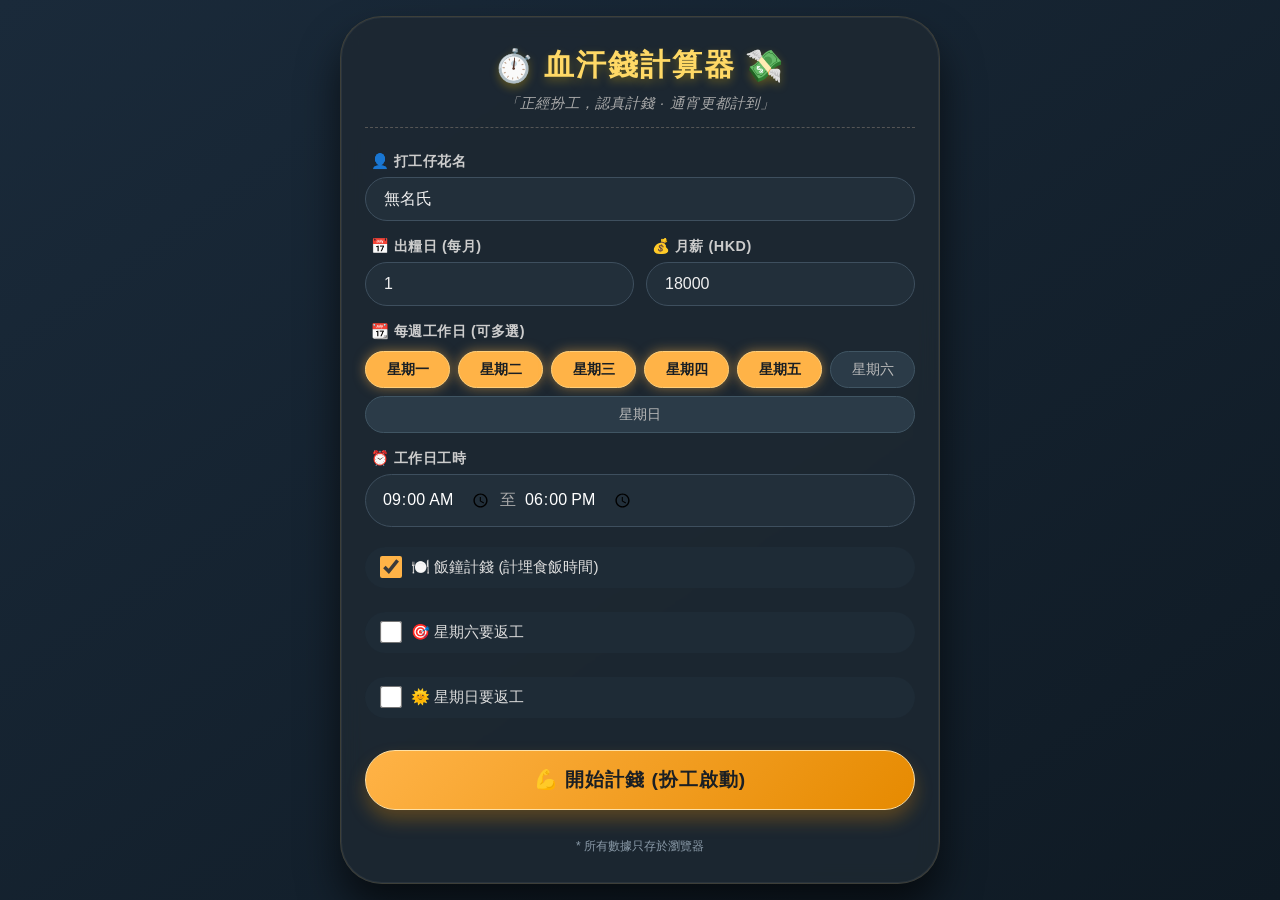
==== commit 5d731426: "Rename ABC.html to index.html" ====
--- a/index.html
+++ b/index.html
@@ -1,77 +1,972 @@
-<!doctype html>
-<html lang="en">
-  <head>
-    <meta charset="UTF-8" />
-    <link rel="icon" type="image/x-icon" href="/favicon.ico" />
-    <meta name="viewport" content="width=device-width, initial-scale=1.0" />
-    <title>BDSM Love Type 16 - Discover Your Desire Archetype</title>
-    <link rel="preconnect" href="https://fonts.googleapis.com">
-    <link rel="preconnect" href="https://fonts.gstatic.com" crossorigin>
-    <link href="https://fonts.googleapis.com/css2?family=Cinzel:wght@400;600;700&family=Noto+Serif+TC:wght@400;600;700&display=swap" rel="stylesheet">
-    <script type="module" crossorigin src="/assets/index-DwJ0LGXI.js"></script>
-    <link rel="stylesheet" crossorigin href="/assets/index-QwuLh2db.css">
-  </head>
-  <body>
-    <script id="manus-runtime">window.__MANUS_HOST_DEV__ = false;
-(function(){"use strict";var Dr={exports:{}},Qn={};/**
- * @license React
- * react-jsx-runtime.production.js
- *
- * Copyright (c) Meta Platforms, Inc. and affiliates.
- *
- * This source code is licensed under the MIT license found in the
- * LICENSE file in the root directory of this source tree.
- */var Wc;function cm(){if(Wc)return Qn;Wc=1;var r=Symbol.for("react.transitional.element"),i=Symbol.for("react.fragment");function u(s,f,m){var x=null;if(m!==void 0&&(x=""+m),f.key!==void 0&&(x=""+f.key),"key"in f){m={};for(var N in f)N!=="key"&&(m[N]=f[N])}else m=f;return f=m.ref,{$$typeof:r,type:s,key:x,ref:f!==void 0?f:null,props:m}}return Qn.Fragment=i,Qn.jsx=u,Qn.jsxs=u,Qn}var $c;function um(){return $c||($c=1,Dr.exports=cm()),Dr.exports}var h=um(),Mr={exports:{}},Kn={},Ar={exports:{}},Rr={};/**
- * @license React
- * scheduler.production.js
- *
- * Copyright (c) Meta Platforms, Inc. and affiliates.
- *
- * This source code is licensed under the MIT license found in the
- * LICENSE file in the root directory of this source tree.
- */var Fc;function dm(){return Fc||(Fc=1,function(r){function i(A,G){var B=A.length;A.push(G);t:for(;0<B;){var bt=B-1>>>1,p=A[bt];if(0<f(p,G))A[bt]=G,A[B]=p,B=bt;else break t}}function u(A){return A.length===0?null:A[0]}function s(A){if(A.length===0)return null;var G=A[0],B=A.pop();if(B!==G){A[0]=B;t:for(var bt=0,p=A.length,j=p>>>1;bt<j;){var V=2*(bt+1)-1,q=A[V],Z=V+1,st=A[Z];if(0>f(q,B))Z<p&&0>f(st,q)?(A[bt]=st,A[Z]=B,bt=Z):(A[bt]=q,A[V]=B,bt=V);else if(Z<p&&0>f(st,B))A[bt]=st,A[Z]=B,bt=Z;else break t}}return G}function f(A,G){var B=A.sortIndex-G.sortIndex;return B!==0?B:A.id-G.id}if(r.unstable_now=void 0,typeof performance=="object"&&typeof performance.now=="function"){var m=performance;r.unstable_now=function(){return m.now()}}else{var x=Date,N=x.now();r.unstable_now=function(){return x.now()-N}}var C=[],v=[],D=1,R=null,J=3,$=!1,F=!1,at=!1,ct=!1,ht=typeof setTimeout=="function"?setTimeout:null,St=typeof clearTimeout=="function"?clearTimeout:null,k=typeof setImmediate<"u"?setImmediate:null;function Y(A){for(var G=u(v);G!==null;){if(G.callback===null)s(v);else if(G.startTime<=A)s(v),G.sortIndex=G.expirationTime,i(C,G);else break;G=u(v)}}function H(A){if(at=!1,Y(A),!F)if(u(C)!==null)F=!0,it||(it=!0,Bt());else{var G=u(v);G!==null&&Mt(H,G.startTime-A)}}var it=!1,rt=-1,X=5,xt=-1;function Be(){return ct?!0:!(r.unstable_now()-xt<X)}function It(){if(ct=!1,it){var A=r.unstable_now();xt=A;var G=!0;try{t:{F=!1,at&&(at=!1,St(rt),rt=-1),$=!0;var B=J;try{e:{for(Y(A),R=u(C);R!==null&&!(R.expirationTime>A&&Be());){var bt=R.callback;if(typeof bt=="function"){R.callback=null,J=R.priorityLevel;var p=bt(R.expirationTime<=A);if(A=r.unstable_now(),typeof p=="function"){R.callback=p,Y(A),G=!0;break e}R===u(C)&&s(C),Y(A)}else s(C);R=u(C)}if(R!==null)G=!0;else{var j=u(v);j!==null&&Mt(H,j.startTime-A),G=!1}}break t}finally{R=null,J=B,$=!1}G=void 0}}finally{G?Bt():it=!1}}}var Bt;if(typeof k=="function")Bt=function(){k(It)};else if(typeof MessageChannel<"u"){var me=new MessageChannel,Se=me.port2;me.port1.onmessage=It,Bt=function(){Se.postMessage(null)}}else Bt=function(){ht(It,0)};function Mt(A,G){rt=ht(function(){A(r.unstable_now())},G)}r.unstable_IdlePriority=5,r.unstable_ImmediatePriority=1,r.unstable_LowPriority=4,r.unstable_NormalPriority=3,r.unstable_Profiling=null,r.unstable_UserBlockingPriority=2,r.unstable_cancelCallback=function(A){A.callback=null},r.unstable_forceFrameRate=function(A){0>A||125<A?console.error("forceFrameRate takes a positive int between 0 and 125, forcing frame rates higher than 125 fps is not supported"):X=0<A?Math.floor(1e3/A):5},r.unstable_getCurrentPriorityLevel=function(){return J},r.unstable_next=function(A){switch(J){case 1:case 2:case 3:var G=3;break;default:G=J}var B=J;J=G;try{return A()}finally{J=B}},r.unstable_requestPaint=function(){ct=!0},r.unstable_runWithPriority=function(A,G){switch(A){case 1:case 2:case 3:case 4:case 5:break;default:A=3}var B=J;J=A;try{return G()}finally{J=B}},r.unstable_scheduleCallback=function(A,G,B){var bt=r.unstable_now();switch(typeof B=="object"&&B!==null?(B=B.delay,B=typeof B=="number"&&0<B?bt+B:bt):B=bt,A){case 1:var p=-1;break;case 2:p=250;break;case 5:p=1073741823;break;case 4:p=1e4;break;default:p=5e3}return p=B+p,A={id:D++,callback:G,priorityLevel:A,startTime:B,expirationTime:p,sortIndex:-1},B>bt?(A.sortIndex=B,i(v,A),u(C)===null&&A===u(v)&&(at?(St(rt),rt=-1):at=!0,Mt(H,B-bt))):(A.sortIndex=p,i(C,A),F||$||(F=!0,it||(it=!0,Bt()))),A},r.unstable_shouldYield=Be,r.unstable_wrapCallback=function(A){var G=J;return function(){var B=J;J=G;try{return A.apply(this,arguments)}finally{J=B}}}}(Rr)),Rr}var Ic;function fm(){return Ic||(Ic=1,Ar.exports=dm()),Ar.exports}var zr={exports:{}},ut={};/**
- * @license React
- * react.production.js
- *
- * Copyright (c) Meta Platforms, Inc. and affiliates.
- *
- * This source code is licensed under the MIT license found in the
- * LICENSE file in the root directory of this source tree.
- */var tu;function hm(){if(tu)return ut;tu=1;var r=Symbol.for("react.transitional.element"),i=Symbol.for("react.portal"),u=Symbol.for("react.fragment"),s=Symbol.for("react.strict_mode"),f=Symbol.for("react.profiler"),m=Symbol.for("react.consumer"),x=Symbol.for("react.context"),N=Symbol.for("react.forward_ref"),C=Symbol.for("react.suspense"),v=Symbol.for("react.memo"),D=Symbol.for("react.lazy"),R=Symbol.iterator;function J(p){return p===null||typeof p!="object"?null:(p=R&&p[R]||p["@@iterator"],typeof p=="function"?p:null)}var $={isMounted:function(){return!1},enqueueForceUpdate:function(){},enqueueReplaceState:function(){},enqueueSetState:function(){}},F=Object.assign,at={};function ct(p,j,V){this.props=p,this.context=j,this.refs=at,this.updater=V||$}ct.prototype.isReactComponent={},ct.prototype.setState=function(p,j){if(typeof p!="object"&&typeof p!="function"&&p!=null)throw Error("takes an object of state variables to update or a function which returns an object of state variables.");this.updater.enqueueSetState(this,p,j,"setState")},ct.prototype.forceUpdate=function(p){this.updater.enqueueForceUpdate(this,p,"forceUpdate")};function ht(){}ht.prototype=ct.prototype;function St(p,j,V){this.props=p,this.context=j,this.refs=at,this.updater=V||$}var k=St.prototype=new ht;k.constructor=St,F(k,ct.prototype),k.isPureReactComponent=!0;var Y=Array.isArray,H={H:null,A:null,T:null,S:null,V:null},it=Object.prototype.hasOwnProperty;function rt(p,j,V,q,Z,st){return V=st.ref,{$$typeof:r,type:p,key:j,ref:V!==void 0?V:null,props:st}}function X(p,j){return rt(p.type,j,void 0,void 0,void 0,p.props)}function xt(p){return typeof p=="object"&&p!==null&&p.$$typeof===r}function Be(p){var j={"=":"=0",":":"=2"};return"$"+p.replace(/[=:]/g,function(V){return j[V]})}var It=/\/+/g;function Bt(p,j){return typeof p=="object"&&p!==null&&p.key!=null?Be(""+p.key):j.toString(36)}function me(){}function Se(p){switch(p.status){case"fulfilled":return p.value;case"rejected":throw p.reason;default:switch(typeof p.status=="string"?p.then(me,me):(p.status="pending",p.then(function(j){p.status==="pending"&&(p.status="fulfilled",p.value=j)},function(j){p.status==="pending"&&(p.status="rejected",p.reason=j)})),p.status){case"fulfilled":return p.value;case"rejected":throw p.reason}}throw p}function Mt(p,j,V,q,Z){var st=typeof p;(st==="undefined"||st==="boolean")&&(p=null);var tt=!1;if(p===null)tt=!0;else switch(st){case"bigint":case"string":case"number":tt=!0;break;case"object":switch(p.$$typeof){case r:case i:tt=!0;break;case D:return tt=p._init,Mt(tt(p._payload),j,V,q,Z)}}if(tt)return Z=Z(p),tt=q===""?"."+Bt(p,0):q,Y(Z)?(V="",tt!=null&&(V=tt.replace(It,"$&/")+"/"),Mt(Z,j,V,"",function(Pt){return Pt})):Z!=null&&(xt(Z)&&(Z=X(Z,V+(Z.key==null||p&&p.key===Z.key?"":(""+Z.key).replace(It,"$&/")+"/")+tt)),j.push(Z)),1;tt=0;var gt=q===""?".":q+":";if(Y(p))for(var Tt=0;Tt<p.length;Tt++)q=p[Tt],st=gt+Bt(q,Tt),tt+=Mt(q,j,V,st,Z);else if(Tt=J(p),typeof Tt=="function")for(p=Tt.call(p),Tt=0;!(q=p.next()).done;)q=q.value,st=gt+Bt(q,Tt++),tt+=Mt(q,j,V,st,Z);else if(st==="object"){if(typeof p.then=="function")return Mt(Se(p),j,V,q,Z);throw j=String(p),Error("Objects are not valid as a React child (found: "+(j==="[object Object]"?"object with keys {"+Object.keys(p).join(", ")+"}":j)+"). If you meant to render a collection of children, use an array instead.")}return tt}function A(p,j,V){if(p==null)return p;var q=[],Z=0;return Mt(p,q,"","",function(st){return j.call(V,st,Z++)}),q}function G(p){if(p._status===-1){var j=p._result;j=j(),j.then(function(V){(p._status===0||p._status===-1)&&(p._status=1,p._result=V)},function(V){(p._status===0||p._status===-1)&&(p._status=2,p._result=V)}),p._status===-1&&(p._status=0,p._result=j)}if(p._status===1)return p._result.default;throw p._result}var B=typeof reportError=="function"?reportError:function(p){if(typeof window=="object"&&typeof window.ErrorEvent=="function"){var j=new window.ErrorEvent("error",{bubbles:!0,cancelable:!0,message:typeof p=="object"&&p!==null&&typeof p.message=="string"?String(p.message):String(p),error:p});if(!window.dispatchEvent(j))return}else if(typeof process=="object"&&typeof process.emit=="function"){process.emit("uncaughtException",p);return}console.error(p)};function bt(){}return ut.Children={map:A,forEach:function(p,j,V){A(p,function(){j.apply(this,arguments)},V)},count:function(p){var j=0;return A(p,function(){j++}),j},toArray:function(p){return A(p,function(j){return j})||[]},only:function(p){if(!xt(p))throw Error("React.Children.only expected to receive a single React element child.");return p}},ut.Component=ct,ut.Fragment=u,ut.Profiler=f,ut.PureComponent=St,ut.StrictMode=s,ut.Suspense=C,ut.__CLIENT_INTERNALS_DO_NOT_USE_OR_WARN_USERS_THEY_CANNOT_UPGRADE=H,ut.__COMPILER_RUNTIME={__proto__:null,c:function(p){return H.H.useMemoCache(p)}},ut.cache=function(p){return function(){return p.apply(null,arguments)}},ut.cloneElement=function(p,j,V){if(p==null)throw Error("The argument must be a React element, but you passed "+p+".");var q=F({},p.props),Z=p.key,st=void 0;if(j!=null)for(tt in j.ref!==void 0&&(st=void 0),j.key!==void 0&&(Z=""+j.key),j)!it.call(j,tt)||tt==="key"||tt==="__self"||tt==="__source"||tt==="ref"&&j.ref===void 0||(q[tt]=j[tt]);var tt=arguments.length-2;if(tt===1)q.children=V;else if(1<tt){for(var gt=Array(tt),Tt=0;Tt<tt;Tt++)gt[Tt]=arguments[Tt+2];q.children=gt}return rt(p.type,Z,void 0,void 0,st,q)},ut.createContext=function(p){return p={$$typeof:x,_currentValue:p,_currentValue2:p,_threadCount:0,Provider:null,Consumer:null},p.Provider=p,p.Consumer={$$typeof:m,_context:p},p},ut.createElement=function(p,j,V){var q,Z={},st=null;if(j!=null)for(q in j.key!==void 0&&(st=""+j.key),j)it.call(j,q)&&q!=="key"&&q!=="__self"&&q!=="__source"&&(Z[q]=j[q]);var tt=arguments.length-2;if(tt===1)Z.children=V;else if(1<tt){for(var gt=Array(tt),Tt=0;Tt<tt;Tt++)gt[Tt]=arguments[Tt+2];Z.children=gt}if(p&&p.defaultProps)for(q in tt=p.defaultProps,tt)Z[q]===void 0&&(Z[q]=tt[q]);return rt(p,st,void 0,void 0,null,Z)},ut.createRef=function(){return{current:null}},ut.forwardRef=function(p){return{$$typeof:N,render:p}},ut.isValidElement=xt,ut.lazy=function(p){return{$$typeof:D,_payload:{_status:-1,_result:p},_init:G}},ut.memo=function(p,j){return{$$typeof:v,type:p,compare:j===void 0?null:j}},ut.startTransition=function(p){var j=H.T,V={};H.T=V;try{var q=p(),Z=H.S;Z!==null&&Z(V,q),typeof q=="object"&&q!==null&&typeof q.then=="function"&&q.then(bt,B)}catch(st){B(st)}finally{H.T=j}},ut.unstable_useCacheRefresh=function(){return H.H.useCacheRefresh()},ut.use=function(p){return H.H.use(p)},ut.useActionState=function(p,j,V){return H.H.useActionState(p,j,V)},ut.useCallback=function(p,j){return H.H.useCallback(p,j)},ut.useContext=function(p){return H.H.useContext(p)},ut.useDebugValue=function(){},ut.useDeferredValue=function(p,j){return H.H.useDeferredValue(p,j)},ut.useEffect=function(p,j,V){var q=H.H;if(typeof V=="function")throw Error("useEffect CRUD overload is not enabled in this build of React.");return q.useEffect(p,j)},ut.useId=function(){return H.H.useId()},ut.useImperativeHandle=function(p,j,V){return H.H.useImperativeHandle(p,j,V)},ut.useInsertionEffect=function(p,j){return H.H.useInsertionEffect(p,j)},ut.useLayoutEffect=function(p,j){return H.H.useLayoutEffect(p,j)},ut.useMemo=function(p,j){return H.H.useMemo(p,j)},ut.useOptimistic=function(p,j){return H.H.useOptimistic(p,j)},ut.useReducer=function(p,j,V){return H.H.useReducer(p,j,V)},ut.useRef=function(p){return H.H.useRef(p)},ut.useState=function(p){return H.H.useState(p)},ut.useSyncExternalStore=function(p,j,V){return H.H.useSyncExternalStore(p,j,V)},ut.useTransition=function(){return H.H.useTransition()},ut.version="19.1.1",ut}var eu;function Nr(){return eu||(eu=1,zr.exports=hm()),zr.exports}var _r={exports:{}},he={};/**
- * @license React
- * react-dom.production.js
- *
- * Copyright (c) Meta Platforms, Inc. and affiliates.
- *
- * This source code is licensed under the MIT license found in the
- * LICENSE file in the root directory of this source tree.
- */var lu;function mm(){if(lu)return he;lu=1;var r=Nr();function i(C){var v="https://react.dev/errors/"+C;if(1<arguments.length){v+="?args[]="+encodeURIComponent(arguments[1]);for(var D=2;D<arguments.length;D++)v+="&args[]="+encodeURIComponent(arguments[D])}return"Minified React error #"+C+"; visit "+v+" for the full message or use the non-minified dev environment for full errors and additional helpful warnings."}function u(){}var s={d:{f:u,r:function(){throw Error(i(522))},D:u,C:u,L:u,m:u,X:u,S:u,M:u},p:0,findDOMNode:null},f=Symbol.for("react.portal");function m(C,v,D){var R=3<arguments.length&&arguments[3]!==void 0?arguments[3]:null;return{$$typeof:f,key:R==null?null:""+R,children:C,containerInfo:v,implementation:D}}var x=r.__CLIENT_INTERNALS_DO_NOT_USE_OR_WARN_USERS_THEY_CANNOT_UPGRADE;function N(C,v){if(C==="font")return"";if(typeof v=="string")return v==="use-credentials"?v:""}return he.__DOM_INTERNALS_DO_NOT_USE_OR_WARN_USERS_THEY_CANNOT_UPGRADE=s,he.createPortal=function(C,v){var D=2<arguments.length&&arguments[2]!==void 0?arguments[2]:null;if(!v||v.nodeType!==1&&v.nodeType!==9&&v.nodeType!==11)throw Error(i(299));return m(C,v,null,D)},he.flushSync=function(C){var v=x.T,D=s.p;try{if(x.T=null,s.p=2,C)return C()}finally{x.T=v,s.p=D,s.d.f()}},he.preconnect=function(C,v){typeof C=="string"&&(v?(v=v.crossOrigin,v=typeof v=="string"?v==="use-credentials"?v:"":void 0):v=null,s.d.C(C,v))},he.prefetchDNS=function(C){typeof C=="string"&&s.d.D(C)},he.preinit=function(C,v){if(typeof C=="string"&&v&&typeof v.as=="string"){var D=v.as,R=N(D,v.crossOrigin),J=typeof v.integrity=="string"?v.integrity:void 0,$=typeof v.fetchPriority=="string"?v.fetchPriority:void 0;D==="style"?s.d.S(C,typeof v.precedence=="string"?v.precedence:void 0,{crossOrigin:R,integrity:J,fetchPriority:$}):D==="script"&&s.d.X(C,{crossOrigin:R,integrity:J,fetchPriority:$,nonce:typeof v.nonce=="string"?v.nonce:void 0})}},he.preinitModule=function(C,v){if(typeof C=="string")if(typeof v=="object"&&v!==null){if(v.as==null||v.as==="script"){var D=N(v.as,v.crossOrigin);s.d.M(C,{crossOrigin:D,integrity:typeof v.integrity=="string"?v.integrity:void 0,nonce:typeof v.nonce=="string"?v.nonce:void 0})}}else v==null&&s.d.M(C)},he.preload=function(C,v){if(typeof C=="string"&&typeof v=="object"&&v!==null&&typeof v.as=="string"){var D=v.as,R=N(D,v.crossOrigin);s.d.L(C,D,{crossOrigin:R,integrity:typeof v.integrity=="string"?v.integrity:void 0,nonce:typeof v.nonce=="string"?v.nonce:void 0,type:typeof v.type=="string"?v.type:void 0,fetchPriority:typeof v.fetchPriority=="string"?v.fetchPriority:void 0,referrerPolicy:typeof v.referrerPolicy=="string"?v.referrerPolicy:void 0,imageSrcSet:typeof v.imageSrcSet=="string"?v.imageSrcSet:void 0,imageSizes:typeof v.imageSizes=="string"?v.imageSizes:void 0,media:typeof v.media=="string"?v.media:void 0})}},he.preloadModule=function(C,v){if(typeof C=="string")if(v){var D=N(v.as,v.crossOrigin);s.d.m(C,{as:typeof v.as=="string"&&v.as!=="script"?v.as:void 0,crossOrigin:D,integrity:typeof v.integrity=="string"?v.integrity:void 0})}else s.d.m(C)},he.requestFormReset=function(C){s.d.r(C)},he.unstable_batchedUpdates=function(C,v){return C(v)},he.useFormState=function(C,v,D){return x.H.useFormState(C,v,D)},he.useFormStatus=function(){return x.H.useHostTransitionStatus()},he.version="19.1.1",he}var au;function gm(){if(au)return _r.exports;au=1;function r(){if(!(typeof __REACT_DEVTOOLS_GLOBAL_HOOK__>"u"||typeof __REACT_DEVTOOLS_GLOBAL_HOOK__.checkDCE!="function"))try{__REACT_DEVTOOLS_GLOBAL_HOOK__.checkDCE(r)}catch(i){console.error(i)}}return r(),_r.exports=mm(),_r.exports}/**
- * @license React
- * react-dom-client.production.js
- *
- * Copyright (c) Meta Platforms, Inc. and affiliates.
- *
- * This source code is licensed under the MIT license found in the
- * LICENSE file in the root directory of this source tree.
- */var nu;function pm(){if(nu)return Kn;nu=1;var r=fm(),i=Nr(),u=gm();function s(t){var e="https://react.dev/errors/"+t;if(1<arguments.length){e+="?args[]="+encodeURIComponent(arguments[1]);for(var l=2;l<arguments.length;l++)e+="&args[]="+encodeURIComponent(arguments[l])}return"Minified React error #"+t+"; visit "+e+" for the full message or use the non-minified dev environment for full errors and additional helpful warnings."}function f(t){return!(!t||t.nodeType!==1&&t.nodeType!==9&&t.nodeType!==11)}function m(t){var e=t,l=t;if(t.alternate)for(;e.return;)e=e.return;else{t=e;do e=t,(e.flags&4098)!==0&&(l=e.return),t=e.return;while(t)}return e.tag===3?l:null}function x(t){if(t.tag===13){var e=t.memoizedState;if(e===null&&(t=t.alternate,t!==null&&(e=t.memoizedState)),e!==null)return e.dehydrated}return null}function N(t){if(m(t)!==t)throw Error(s(188))}function C(t){var e=t.alternate;if(!e){if(e=m(t),e===null)throw Error(s(188));return e!==t?null:t}for(var l=t,a=e;;){var n=l.return;if(n===null)break;var o=n.alternate;if(o===null){if(a=n.return,a!==null){l=a;continue}break}if(n.child===o.child){for(o=n.child;o;){if(o===l)return N(n),t;if(o===a)return N(n),e;o=o.sibling}throw Error(s(188))}if(l.return!==a.return)l=n,a=o;else{for(var c=!1,d=n.child;d;){if(d===l){c=!0,l=n,a=o;break}if(d===a){c=!0,a=n,l=o;break}d=d.sibling}if(!c){for(d=o.child;d;){if(d===l){c=!0,l=o,a=n;break}if(d===a){c=!0,a=o,l=n;break}d=d.sibling}if(!c)throw Error(s(189))}}if(l.alternate!==a)throw Error(s(190))}if(l.tag!==3)throw Error(s(188));return l.stateNode.current===l?t:e}function v(t){var e=t.tag;if(e===5||e===26||e===27||e===6)return t;for(t=t.child;t!==null;){if(e=v(t),e!==null)return e;t=t.sibling}return null}var D=Object.assign,R=Symbol.for("react.element"),J=Symbol.for("react.transitional.element"),$=Symbol.for("react.portal"),F=Symbol.for("react.fragment"),at=Symbol.for("react.strict_mode"),ct=Symbol.for("react.profiler"),ht=Symbol.for("react.provider"),St=Symbol.for("react.consumer"),k=Symbol.for("react.context"),Y=Symbol.for("react.forward_ref"),H=Symbol.for("react.suspense"),it=Symbol.for("react.suspense_list"),rt=Symbol.for("react.memo"),X=Symbol.for("react.lazy"),xt=Symbol.for("react.activity"),Be=Symbol.for("react.memo_cache_sentinel"),It=Symbol.iterator;function Bt(t){return t===null||typeof t!="object"?null:(t=It&&t[It]||t["@@iterator"],typeof t=="function"?t:null)}var me=Symbol.for("react.client.reference");function Se(t){if(t==null)return null;if(typeof t=="function")return t.$$typeof===me?null:t.displayName||t.name||null;if(typeof t=="string")return t;switch(t){case F:return"Fragment";case ct:return"Profiler";case at:return"StrictMode";case H:return"Suspense";case it:return"SuspenseList";case xt:return"Activity"}if(typeof t=="object")switch(t.$$typeof){case $:return"Portal";case k:return(t.displayName||"Context")+".Provider";case St:return(t._context.displayName||"Context")+".Consumer";case Y:var e=t.render;return t=t.displayName,t||(t=e.displayName||e.name||"",t=t!==""?"ForwardRef("+t+")":"ForwardRef"),t;case rt:return e=t.displayName||null,e!==null?e:Se(t.type)||"Memo";case X:e=t._payload,t=t._init;try{return Se(t(e))}catch{}}return null}var Mt=Array.isArray,A=i.__CLIENT_INTERNALS_DO_NOT_USE_OR_WARN_USERS_THEY_CANNOT_UPGRADE,G=u.__DOM_INTERNALS_DO_NOT_USE_OR_WARN_USERS_THEY_CANNOT_UPGRADE,B={pending:!1,data:null,method:null,action:null},bt=[],p=-1;function j(t){return{current:t}}function V(t){0>p||(t.current=bt[p],bt[p]=null,p--)}function q(t,e){p++,bt[p]=t.current,t.current=e}var Z=j(null),st=j(null),tt=j(null),gt=j(null);function Tt(t,e){switch(q(tt,e),q(st,t),q(Z,null),e.nodeType){case 9:case 11:t=(t=e.documentElement)&&(t=t.namespaceURI)?Lh(t):0;break;default:if(t=e.tagName,e=e.namespaceURI)e=Lh(e),t=Hh(e,t);else switch(t){case"svg":t=1;break;case"math":t=2;break;default:t=0}}V(Z),q(Z,t)}function Pt(){V(Z),V(st),V(tt)}function Ke(t){t.memoizedState!==null&&q(gt,t);var e=Z.current,l=Hh(e,t.type);e!==l&&(q(st,t),q(Z,l))}function Ce(t){st.current===t&&(V(Z),V(st)),gt.current===t&&(V(gt),Jo._currentValue=B)}var Pe=Object.prototype.hasOwnProperty,pl=r.unstable_scheduleCallback,rn=r.unstable_cancelCallback,Sa=r.unstable_shouldYield,ii=r.unstable_requestPaint,ge=r.unstable_now,ri=r.unstable_getCurrentPriorityLevel,Hl=r.unstable_ImmediatePriority,$n=r.unstable_UserBlockingPriority,nl=r.unstable_NormalPriority,si=r.unstable_LowPriority,Ul=r.unstable_IdlePriority,ci=r.log,Ca=r.unstable_setDisableYieldValue,ql=null,Jt=null;function Je(t){if(typeof ci=="function"&&Ca(t),Jt&&typeof Jt.setStrictMode=="function")try{Jt.setStrictMode(ql,t)}catch{}}var Wt=Math.clz32?Math.clz32:di,ui=Math.log,Ea=Math.LN2;function di(t){return t>>>=0,t===0?32:31-(ui(t)/Ea|0)|0}var L=256,sn=4194304;function yl(t){var e=t&42;if(e!==0)return e;switch(t&-t){case 1:return 1;case 2:return 2;case 4:return 4;case 8:return 8;case 16:return 16;case 32:return 32;case 64:return 64;case 128:return 128;case 256:case 512:case 1024:case 2048:case 4096:case 8192:case 16384:case 32768:case 65536:case 131072:case 262144:case 524288:case 1048576:case 2097152:return t&4194048;case 4194304:case 8388608:case 16777216:case 33554432:return t&62914560;case 67108864:return 67108864;case 134217728:return 134217728;case 268435456:return 268435456;case 536870912:return 536870912;case 1073741824:return 0;default:return t}}function cn(t,e,l){var a=t.pendingLanes;if(a===0)return 0;var n=0,o=t.suspendedLanes,c=t.pingedLanes;t=t.warmLanes;var d=a&134217727;return d!==0?(a=d&~o,a!==0?n=yl(a):(c&=d,c!==0?n=yl(c):l||(l=d&~t,l!==0&&(n=yl(l))))):(d=a&~o,d!==0?n=yl(d):c!==0?n=yl(c):l||(l=a&~t,l!==0&&(n=yl(l)))),n===0?0:e!==0&&e!==n&&(e&o)===0&&(o=n&-n,l=e&-e,o>=l||o===32&&(l&4194048)!==0)?e:n}function Dt(t,e){return(t.pendingLanes&~(t.suspendedLanes&~t.pingedLanes)&e)===0}function Fn(t,e){switch(t){case 1:case 2:case 4:case 8:case 64:return e+250;case 16:case 32:case 128:case 256:case 512:case 1024:case 2048:case 4096:case 8192:case 16384:case 32768:case 65536:case 131072:case 262144:case 524288:case 1048576:case 2097152:return e+5e3;case 4194304:case 8388608:case 16777216:case 33554432:return-1;case 67108864:case 134217728:case 268435456:case 536870912:case 1073741824:return-1;default:return-1}}function In(){var t=L;return L<<=1,(L&4194048)===0&&(L=256),t}function fi(){var t=sn;return sn<<=1,(sn&62914560)===0&&(sn=4194304),t}function to(t){for(var e=[],l=0;31>l;l++)e.push(t);return e}function Ta(t,e){t.pendingLanes|=e,e!==268435456&&(t.suspendedLanes=0,t.pingedLanes=0,t.warmLanes=0)}function Fr(t,e,l,a,n,o){var c=t.pendingLanes;t.pendingLanes=l,t.suspendedLanes=0,t.pingedLanes=0,t.warmLanes=0,t.expiredLanes&=l,t.entangledLanes&=l,t.errorRecoveryDisabledLanes&=l,t.shellSuspendCounter=0;var d=t.entanglements,g=t.expirationTimes,S=t.hiddenUpdates;for(l=c&~l;0<l;){var z=31-Wt(l),O=1<<z;d[z]=0,g[z]=-1;var E=S[z];if(E!==null)for(S[z]=null,z=0;z<E.length;z++){var T=E[z];T!==null&&(T.lane&=-536870913)}l&=~O}a!==0&&hi(t,a,0),o!==0&&n===0&&t.tag!==0&&(t.suspendedLanes|=o&~(c&~e))}function hi(t,e,l){t.pendingLanes|=e,t.suspendedLanes&=~e;var a=31-Wt(e);t.entangledLanes|=e,t.entanglements[a]=t.entanglements[a]|1073741824|l&4194090}function mi(t,e){var l=t.entangledLanes|=e;for(t=t.entanglements;l;){var a=31-Wt(l),n=1<<a;n&e|t[a]&e&&(t[a]|=e),l&=~n}}function eo(t){switch(t){case 2:t=1;break;case 8:t=4;break;case 32:t=16;break;case 256:case 512:case 1024:case 2048:case 4096:case 8192:case 16384:case 32768:case 65536:case 131072:case 262144:case 524288:case 1048576:case 2097152:case 4194304:case 8388608:case 16777216:case 33554432:t=128;break;case 268435456:t=134217728;break;default:t=0}return t}function lo(t){return t&=-t,2<t?8<t?(t&134217727)!==0?32:268435456:8:2}function gi(){var t=G.p;return t!==0?t:(t=window.event,t===void 0?32:am(t.type))}function Ir(t,e){var l=G.p;try{return G.p=t,e()}finally{G.p=l}}var ol=Math.random().toString(36).slice(2),te="__reactFiber$"+ol,pe="__reactProps$"+ol,Gl="__reactContainer$"+ol,ao="__reactEvents$"+ol,ts="__reactListeners$"+ol,es="__reactHandles$"+ol,pi="__reactResources$"+ol,Da="__reactMarker$"+ol;function no(t){delete t[te],delete t[pe],delete t[ao],delete t[ts],delete t[es]}function Yl(t){var e=t[te];if(e)return e;for(var l=t.parentNode;l;){if(e=l[Gl]||l[te]){if(l=e.alternate,e.child!==null||l!==null&&l.child!==null)for(t=Yh(t);t!==null;){if(l=t[te])return l;t=Yh(t)}return e}t=l,l=t.parentNode}return null}function Xl(t){if(t=t[te]||t[Gl]){var e=t.tag;if(e===5||e===6||e===13||e===26||e===27||e===3)return t}return null}function Ma(t){var e=t.tag;if(e===5||e===26||e===27||e===6)return t.stateNode;throw Error(s(33))}function Vl(t){var e=t[pi];return e||(e=t[pi]={hoistableStyles:new Map,hoistableScripts:new Map}),e}function Xt(t){t[Da]=!0}var yi=new Set,vi={};function vl(t,e){We(t,e),We(t+"Capture",e)}function We(t,e){for(vi[t]=e,t=0;t<e.length;t++)yi.add(e[t])}var ls=RegExp("^[:A-Z_a-z\\u00C0-\\u00D6\\u00D8-\\u00F6\\u00F8-\\u02FF\\u0370-\\u037D\\u037F-\\u1FFF\\u200C-\\u200D\\u2070-\\u218F\\u2C00-\\u2FEF\\u3001-\\uD7FF\\uF900-\\uFDCF\\uFDF0-\\uFFFD][:A-Z_a-z\\u00C0-\\u00D6\\u00D8-\\u00F6\\u00F8-\\u02FF\\u0370-\\u037D\\u037F-\\u1FFF\\u200C-\\u200D\\u2070-\\u218F\\u2C00-\\u2FEF\\u3001-\\uD7FF\\uF900-\\uFDCF\\uFDF0-\\uFFFD\\-.0-9\\u00B7\\u0300-\\u036F\\u203F-\\u2040]*$"),bi={},xi={};function Aa(t){return Pe.call(xi,t)?!0:Pe.call(bi,t)?!1:ls.test(t)?xi[t]=!0:(bi[t]=!0,!1)}function M(t,e,l){if(Aa(e))if(l===null)t.removeAttribute(e);else{switch(typeof l){case"undefined":case"function":case"symbol":t.removeAttribute(e);return;case"boolean":var a=e.toLowerCase().slice(0,5);if(a!=="data-"&&a!=="aria-"){t.removeAttribute(e);return}}t.setAttribute(e,""+l)}}function nt(t,e,l){if(l===null)t.removeAttribute(e);else{switch(typeof l){case"undefined":case"function":case"symbol":case"boolean":t.removeAttribute(e);return}t.setAttribute(e,""+l)}}function Ot(t,e,l,a){if(a===null)t.removeAttribute(l);else{switch(typeof a){case"undefined":case"function":case"symbol":case"boolean":t.removeAttribute(l);return}t.setAttributeNS(e,l,""+a)}}var ee,Ee;function le(t){if(ee===void 0)try{throw Error()}catch(l){var e=l.stack.trim().match(/\n( *(at )?)/);ee=e&&e[1]||"",Ee=-1<l.stack.indexOf(`
-    at`)?" (<anonymous>)":-1<l.stack.indexOf("@")?"@unknown:0:0":""}return`
-`+ee+t+Ee}var Le=!1;function He(t,e){if(!t||Le)return"";Le=!0;var l=Error.prepareStackTrace;Error.prepareStackTrace=void 0;try{var a={DetermineComponentFrameRoot:function(){try{if(e){var O=function(){throw Error()};if(Object.defineProperty(O.prototype,"props",{set:function(){throw Error()}}),typeof Reflect=="object"&&Reflect.construct){try{Reflect.construct(O,[])}catch(T){var E=T}Reflect.construct(t,[],O)}else{try{O.call()}catch(T){E=T}t.call(O.prototype)}}else{try{throw Error()}catch(T){E=T}(O=t())&&typeof O.catch=="function"&&O.catch(function(){})}}catch(T){if(T&&E&&typeof T.stack=="string")return[T.stack,E.stack]}return[null,null]}};a.DetermineComponentFrameRoot.displayName="DetermineComponentFrameRoot";var n=Object.getOwnPropertyDescriptor(a.DetermineComponentFrameRoot,"name");n&&n.configurable&&Object.defineProperty(a.DetermineComponentFrameRoot,"name",{value:"DetermineComponentFrameRoot"});var o=a.DetermineComponentFrameRoot(),c=o[0],d=o[1];if(c&&d){var g=c.split(`
-`),S=d.split(`
-`);for(n=a=0;a<g.length&&!g[a].includes("DetermineComponentFrameRoot");)a++;for(;n<S.length&&!S[n].includes("DetermineComponentFrameRoot");)n++;if(a===g.length||n===S.length)for(a=g.length-1,n=S.length-1;1<=a&&0<=n&&g[a]!==S[n];)n--;for(;1<=a&&0<=n;a--,n--)if(g[a]!==S[n]){if(a!==1||n!==1)do if(a--,n--,0>n||g[a]!==S[n]){var z=`
-`+g[a].replace(" at new "," at ");return t.displayName&&z.includes("<anonymous>")&&(z=z.replace("<anonymous>",t.displayName)),z}while(1<=a&&0<=n);break}}}finally{Le=!1,Error.prepareStackTrace=l}return(l=t?t.displayName||t.name:"")?le(l):""}function Zl(t){switch(t.tag){case 26:case 27:case 5:return le(t.type);case 16:return le("Lazy");case 13:return le("Suspense");case 19:return le("SuspenseList");case 0:case 15:return He(t.type,!1);case 11:return He(t.type.render,!1);case 1:return He(t.type,!0);case 31:return le("Activity");default:return""}}function bl(t){try{var e="";do e+=Zl(t),t=t.return;while(t);return e}catch(l){return`
-Error generating stack: `+l.message+`
-`+l.stack}}function Vt(t){switch(typeof t){case"bigint":case"boolean":case"number":case"string":case"undefined":return t;case"object":return t;default:return""}}function il(t){var e=t.type;return(t=t.nodeName)&&t.toLowerCase()==="input"&&(e==="checkbox"||e==="radio")}function ve(t){var e=il(t)?"checked":"value",l=Object.getOwnPropertyDescriptor(t.constructor.prototype,e),a=""+t[e];if(!t.hasOwnProperty(e)&&typeof l<"u"&&typeof l.get=="function"&&typeof l.set=="function"){var n=l.get,o=l.set;return Object.defineProperty(t,e,{configurable:!0,get:function(){return n.call(this)},set:function(c){a=""+c,o.call(this,c)}}),Object.defineProperty(t,e,{enumerable:l.enumerable}),{getValue:function(){return a},setValue:function(c){a=""+c},stopTracking:function(){t._valueTracker=null,delete t[e]}}}}function re(t){t._valueTracker||(t._valueTracker=ve(t))}function rl(t){if(!t)return!1;var e=t._valueTracker;if(!e)return!0;var l=e.getValue(),a="";return t&&(a=il(t)?t.checked?"true":"false":t.value),t=a,t!==l?(e.setValue(t),!0):!1}function xl(t){if(t=t||(typeof document<"u"?document:void 0),typeof t>"u")return null;try{return t.activeElement||t.body}catch{return t.body}}var un=/[\n"\\]/g;function se(t){return t.replace(un,function(e){return"\\"+e.charCodeAt(0).toString(16)+" "})}function Ql(t,e,l,a,n,o,c,d){t.name="",c!=null&&typeof c!="function"&&typeof c!="symbol"&&typeof c!="boolean"?t.type=c:t.removeAttribute("type"),e!=null?c==="number"?(e===0&&t.value===""||t.value!=e)&&(t.value=""+Vt(e)):t.value!==""+Vt(e)&&(t.value=""+Vt(e)):c!=="submit"&&c!=="reset"||t.removeAttribute("value"),e!=null?Kl(t,c,Vt(e)):l!=null?Kl(t,c,Vt(l)):a!=null&&t.removeAttribute("value"),n==null&&o!=null&&(t.defaultChecked=!!o),n!=null&&(t.checked=n&&typeof n!="function"&&typeof n!="symbol"),d!=null&&typeof d!="function"&&typeof d!="symbol"&&typeof d!="boolean"?t.name=""+Vt(d):t.removeAttribute("name")}function Ra(t,e,l,a,n,o,c,d){if(o!=null&&typeof o!="function"&&typeof o!="symbol"&&typeof o!="boolean"&&(t.type=o),e!=null||l!=null){if(!(o!=="submit"&&o!=="reset"||e!=null))return;l=l!=null?""+Vt(l):"",e=e!=null?""+Vt(e):l,d||e===t.value||(t.value=e),t.defaultValue=e}a=a??n,a=typeof a!="function"&&typeof a!="symbol"&&!!a,t.checked=d?t.checked:!!a,t.defaultChecked=!!a,c!=null&&typeof c!="function"&&typeof c!="symbol"&&typeof c!="boolean"&&(t.name=c)}function Kl(t,e,l){e==="number"&&xl(t.ownerDocument)===t||t.defaultValue===""+l||(t.defaultValue=""+l)}function $e(t,e,l,a){if(t=t.options,e){e={};for(var n=0;n<l.length;n++)e["$"+l[n]]=!0;for(l=0;l<t.length;l++)n=e.hasOwnProperty("$"+t[l].value),t[l].selected!==n&&(t[l].selected=n),n&&a&&(t[l].defaultSelected=!0)}else{for(l=""+Vt(l),e=null,n=0;n<t.length;n++){if(t[n].value===l){t[n].selected=!0,a&&(t[n].defaultSelected=!0);return}e!==null||t[n].disabled||(e=t[n])}e!==null&&(e.selected=!0)}}function za(t,e,l){if(e!=null&&(e=""+Vt(e),e!==t.value&&(t.value=e),l==null)){t.defaultValue!==e&&(t.defaultValue=e);return}t.defaultValue=l!=null?""+Vt(l):""}function Na(t,e,l,a){if(e==null){if(a!=null){if(l!=null)throw Error(s(92));if(Mt(a)){if(1<a.length)throw Error(s(93));a=a[0]}l=a}l==null&&(l=""),e=l}l=Vt(e),t.defaultValue=l,a=t.textContent,a===l&&a!==""&&a!==null&&(t.value=a)}function Fe(t,e){if(e){var l=t.firstChild;if(l&&l===t.lastChild&&l.nodeType===3){l.nodeValue=e;return}}t.textContent=e}var dn=new Set("animationIterationCount aspectRatio borderImageOutset borderImageSlice borderImageWidth boxFlex boxFlexGroup boxOrdinalGroup columnCount columns flex flexGrow flexPositive flexShrink flexNegative flexOrder gridArea gridRow gridRowEnd gridRowSpan gridRowStart gridColumn gridColumnEnd gridColumnSpan gridColumnStart fontWeight lineClamp lineHeight opacity order orphans scale tabSize widows zIndex zoom fillOpacity floodOpacity stopOpacity strokeDasharray strokeDashoffset strokeMiterlimit strokeOpacity strokeWidth MozAnimationIterationCount MozBoxFlex MozBoxFlexGroup MozLineClamp msAnimationIterationCount msFlex msZoom msFlexGrow msFlexNegative msFlexOrder msFlexPositive msFlexShrink msGridColumn msGridColumnSpan msGridRow msGridRowSpan WebkitAnimationIterationCount WebkitBoxFlex WebKitBoxFlexGroup WebkitBoxOrdinalGroup WebkitColumnCount WebkitColumns WebkitFlex WebkitFlexGrow WebkitFlexPositive WebkitFlexShrink WebkitLineClamp".split(" "));function _a(t,e,l){var a=e.indexOf("--")===0;l==null||typeof l=="boolean"||l===""?a?t.setProperty(e,""):e==="float"?t.cssFloat="":t[e]="":a?t.setProperty(e,l):typeof l!="number"||l===0||dn.has(e)?e==="float"?t.cssFloat=l:t[e]=(""+l).trim():t[e]=l+"px"}function ka(t,e,l){if(e!=null&&typeof e!="object")throw Error(s(62));if(t=t.style,l!=null){for(var a in l)!l.hasOwnProperty(a)||e!=null&&e.hasOwnProperty(a)||(a.indexOf("--")===0?t.setProperty(a,""):a==="float"?t.cssFloat="":t[a]="");for(var n in e)a=e[n],e.hasOwnProperty(n)&&l[n]!==a&&_a(t,n,a)}else for(var o in e)e.hasOwnProperty(o)&&_a(t,o,e[o])}function Oa(t){if(t.indexOf("-")===-1)return!1;switch(t){case"annotation-xml":case"color-profile":case"font-face":case"font-face-src":case"font-face-uri":case"font-face-format":case"font-face-name":case"missing-glyph":return!1;default:return!0}}var wi=new Map([["acceptCharset","accept-charset"],["htmlFor","for"],["httpEquiv","http-equiv"],["crossOrigin","crossorigin"],["accentHeight","accent-height"],["alignmentBaseline","alignment-baseline"],["arabicForm","arabic-form"],["baselineShift","baseline-shift"],["capHeight","cap-height"],["clipPath","clip-path"],["clipRule","clip-rule"],["colorInterpolation","color-interpolation"],["colorInterpolationFilters","color-interpolation-filters"],["colorProfile","color-profile"],["colorRendering","color-rendering"],["dominantBaseline","dominant-baseline"],["enableBackground","enable-background"],["fillOpacity","fill-opacity"],["fillRule","fill-rule"],["floodColor","flood-color"],["floodOpacity","flood-opacity"],["fontFamily","font-family"],["fontSize","font-size"],["fontSizeAdjust","font-size-adjust"],["fontStretch","font-stretch"],["fontStyle","font-style"],["fontVariant","font-variant"],["fontWeight","font-weight"],["glyphName","glyph-name"],["glyphOrientationHorizontal","glyph-orientation-horizontal"],["glyphOrientationVertical","glyph-orientation-vertical"],["horizAdvX","horiz-adv-x"],["horizOriginX","horiz-origin-x"],["imageRendering","image-rendering"],["letterSpacing","letter-spacing"],["lightingColor","lighting-color"],["markerEnd","marker-end"],["markerMid","marker-mid"],["markerStart","marker-start"],["overlinePosition","overline-position"],["overlineThickness","overline-thickness"],["paintOrder","paint-order"],["panose-1","panose-1"],["pointerEvents","pointer-events"],["renderingIntent","rendering-intent"],["shapeRendering","shape-rendering"],["stopColor","stop-color"],["stopOpacity","stop-opacity"],["strikethroughPosition","strikethrough-position"],["strikethroughThickness","strikethrough-thickness"],["strokeDasharray","stroke-dasharray"],["strokeDashoffset","stroke-dashoffset"],["strokeLinecap","stroke-linecap"],["strokeLinejoin","stroke-linejoin"],["strokeMiterlimit","stroke-miterlimit"],["strokeOpacity","stroke-opacity"],["strokeWidth","stroke-width"],["textAnchor","text-anchor"],["textDecoration","text-decoration"],["textRendering","text-rendering"],["transformOrigin","transform-origin"],["underlinePosition","underline-position"],["underlineThickness","underline-thickness"],["unicodeBidi","unicode-bidi"],["unicodeRange","unicode-range"],["unitsPerEm","units-per-em"],["vAlphabetic","v-alphabetic"],["vHanging","v-hanging"],["vIdeographic","v-ideographic"],["vMathematical","v-mathematical"],["vectorEffect","vector-effect"],["vertAdvY","vert-adv-y"],["vertOriginX","vert-origin-x"],["vertOriginY","vert-origin-y"],["wordSpacing","word-spacing"],["writingMode","writing-mode"],["xmlnsXlink","xmlns:xlink"],["xHeight","x-height"]]),Si=/^[\u0000-\u001F ]*j[\r\n\t]*a[\r\n\t]*v[\r\n\t]*a[\r\n\t]*s[\r\n\t]*c[\r\n\t]*r[\r\n\t]*i[\r\n\t]*p[\r\n\t]*t[\r\n\t]*:/i;function ja(t){return Si.test(""+t)?"javascript:throw new Error('React has blocked a javascript: URL as a security precaution.')":t}var fn=null;function hn(t){return t=t.target||t.srcElement||window,t.correspondingUseElement&&(t=t.correspondingUseElement),t.nodeType===3?t.parentNode:t}var wl=null,Sl=null;function oo(t){var e=Xl(t);if(e&&(t=e.stateNode)){var l=t[pe]||null;t:switch(t=e.stateNode,e.type){case"input":if(Ql(t,l.value,l.defaultValue,l.defaultValue,l.checked,l.defaultChecked,l.type,l.name),e=l.name,l.type==="radio"&&e!=null){for(l=t;l.parentNode;)l=l.parentNode;for(l=l.querySelectorAll('input[name="'+se(""+e)+'"][type="radio"]'),e=0;e<l.length;e++){var a=l[e];if(a!==t&&a.form===t.form){var n=a[pe]||null;if(!n)throw Error(s(90));Ql(a,n.value,n.defaultValue,n.defaultValue,n.checked,n.defaultChecked,n.type,n.name)}}for(e=0;e<l.length;e++)a=l[e],a.form===t.form&&rl(a)}break t;case"textarea":za(t,l.value,l.defaultValue);break t;case"select":e=l.value,e!=null&&$e(t,!!l.multiple,e,!1)}}}var mn=!1;function io(t,e,l){if(mn)return t(e,l);mn=!0;try{var a=t(e);return a}finally{if(mn=!1,(wl!==null||Sl!==null)&&(or(),wl&&(e=wl,t=Sl,Sl=wl=null,oo(e),t)))for(e=0;e<t.length;e++)oo(t[e])}}function Pl(t,e){var l=t.stateNode;if(l===null)return null;var a=l[pe]||null;if(a===null)return null;l=a[e];t:switch(e){case"onClick":case"onClickCapture":case"onDoubleClick":case"onDoubleClickCapture":case"onMouseDown":case"onMouseDownCapture":case"onMouseMove":case"onMouseMoveCapture":case"onMouseUp":case"onMouseUpCapture":case"onMouseEnter":(a=!a.disabled)||(t=t.type,a=!(t==="button"||t==="input"||t==="select"||t==="textarea")),t=!a;break t;default:t=!1}if(t)return null;if(l&&typeof l!="function")throw Error(s(231,e,typeof l));return l}var Ue=!(typeof window>"u"||typeof window.document>"u"||typeof window.document.createElement>"u"),gn=!1;if(Ue)try{var Jl={};Object.defineProperty(Jl,"passive",{get:function(){gn=!0}}),window.addEventListener("test",Jl,Jl),window.removeEventListener("test",Jl,Jl)}catch{gn=!1}var Ie=null,pn=null,Ba=null;function ro(){if(Ba)return Ba;var t,e=pn,l=e.length,a,n="value"in Ie?Ie.value:Ie.textContent,o=n.length;for(t=0;t<l&&e[t]===n[t];t++);var c=l-t;for(a=1;a<=c&&e[l-a]===n[o-a];a++);return Ba=n.slice(t,1<a?1-a:void 0)}function La(t){var e=t.keyCode;return"charCode"in t?(t=t.charCode,t===0&&e===13&&(t=13)):t=e,t===10&&(t=13),32<=t||t===13?t:0}function Ha(){return!0}function so(){return!1}function ce(t){function e(l,a,n,o,c){this._reactName=l,this._targetInst=n,this.type=a,this.nativeEvent=o,this.target=c,this.currentTarget=null;for(var d in t)t.hasOwnProperty(d)&&(l=t[d],this[d]=l?l(o):o[d]);return this.isDefaultPrevented=(o.defaultPrevented!=null?o.defaultPrevented:o.returnValue===!1)?Ha:so,this.isPropagationStopped=so,this}return D(e.prototype,{preventDefault:function(){this.defaultPrevented=!0;var l=this.nativeEvent;l&&(l.preventDefault?l.preventDefault():typeof l.returnValue!="unknown"&&(l.returnValue=!1),this.isDefaultPrevented=Ha)},stopPropagation:function(){var l=this.nativeEvent;l&&(l.stopPropagation?l.stopPropagation():typeof l.cancelBubble!="unknown"&&(l.cancelBubble=!0),this.isPropagationStopped=Ha)},persist:function(){},isPersistent:Ha}),e}var sl={eventPhase:0,bubbles:0,cancelable:0,timeStamp:function(t){return t.timeStamp||Date.now()},defaultPrevented:0,isTrusted:0},Ua=ce(sl),Wl=D({},sl,{view:0,detail:0}),Ci=ce(Wl),Ei,co,uo,Ti=D({},Wl,{screenX:0,screenY:0,clientX:0,clientY:0,pageX:0,pageY:0,ctrlKey:0,shiftKey:0,altKey:0,metaKey:0,getModifierState:ns,button:0,buttons:0,relatedTarget:function(t){return t.relatedTarget===void 0?t.fromElement===t.srcElement?t.toElement:t.fromElement:t.relatedTarget},movementX:function(t){return"movementX"in t?t.movementX:(t!==uo&&(uo&&t.type==="mousemove"?(Ei=t.screenX-uo.screenX,co=t.screenY-uo.screenY):co=Ei=0,uo=t),Ei)},movementY:function(t){return"movementY"in t?t.movementY:co}}),Yu=ce(Ti),C0=D({},Ti,{dataTransfer:0}),E0=ce(C0),T0=D({},Wl,{relatedTarget:0}),as=ce(T0),D0=D({},sl,{animationName:0,elapsedTime:0,pseudoElement:0}),M0=ce(D0),A0=D({},sl,{clipboardData:function(t){return"clipboardData"in t?t.clipboardData:window.clipboardData}}),R0=ce(A0),z0=D({},sl,{data:0}),Xu=ce(z0),N0={Esc:"Escape",Spacebar:" ",Left:"ArrowLeft",Up:"ArrowUp",Right:"ArrowRight",Down:"ArrowDown",Del:"Delete",Win:"OS",Menu:"ContextMenu",Apps:"ContextMenu",Scroll:"ScrollLock",MozPrintableKey:"Unidentified"},_0={8:"Backspace",9:"Tab",12:"Clear",13:"Enter",16:"Shift",17:"Control",18:"Alt",19:"Pause",20:"CapsLock",27:"Escape",32:" ",33:"PageUp",34:"PageDown",35:"End",36:"Home",37:"ArrowLeft",38:"ArrowUp",39:"ArrowRight",40:"ArrowDown",45:"Insert",46:"Delete",112:"F1",113:"F2",114:"F3",115:"F4",116:"F5",117:"F6",118:"F7",119:"F8",120:"F9",121:"F10",122:"F11",123:"F12",144:"NumLock",145:"ScrollLock",224:"Meta"},k0={Alt:"altKey",Control:"ctrlKey",Meta:"metaKey",Shift:"shiftKey"};function O0(t){var e=this.nativeEvent;return e.getModifierState?e.getModifierState(t):(t=k0[t])?!!e[t]:!1}function ns(){return O0}var j0=D({},Wl,{key:function(t){if(t.key){var e=N0[t.key]||t.key;if(e!=="Unidentified")return e}return t.type==="keypress"?(t=La(t),t===13?"Enter":String.fromCharCode(t)):t.type==="keydown"||t.type==="keyup"?_0[t.keyCode]||"Unidentified":""},code:0,location:0,ctrlKey:0,shiftKey:0,altKey:0,metaKey:0,repeat:0,locale:0,getModifierState:ns,charCode:function(t){return t.type==="keypress"?La(t):0},keyCode:function(t){return t.type==="keydown"||t.type==="keyup"?t.keyCode:0},which:function(t){return t.type==="keypress"?La(t):t.type==="keydown"||t.type==="keyup"?t.keyCode:0}}),B0=ce(j0),L0=D({},Ti,{pointerId:0,width:0,height:0,pressure:0,tangentialPressure:0,tiltX:0,tiltY:0,twist:0,pointerType:0,isPrimary:0}),Vu=ce(L0),H0=D({},Wl,{touches:0,targetTouches:0,changedTouches:0,altKey:0,metaKey:0,ctrlKey:0,shiftKey:0,getModifierState:ns}),U0=ce(H0),q0=D({},sl,{propertyName:0,elapsedTime:0,pseudoElement:0}),G0=ce(q0),Y0=D({},Ti,{deltaX:function(t){return"deltaX"in t?t.deltaX:"wheelDeltaX"in t?-t.wheelDeltaX:0},deltaY:function(t){return"deltaY"in t?t.deltaY:"wheelDeltaY"in t?-t.wheelDeltaY:"wheelDelta"in t?-t.wheelDelta:0},deltaZ:0,deltaMode:0}),X0=ce(Y0),V0=D({},sl,{newState:0,oldState:0}),Z0=ce(V0),Q0=[9,13,27,32],os=Ue&&"CompositionEvent"in window,fo=null;Ue&&"documentMode"in document&&(fo=document.documentMode);var K0=Ue&&"TextEvent"in window&&!fo,Zu=Ue&&(!os||fo&&8<fo&&11>=fo),Qu=" ",Ku=!1;function Pu(t,e){switch(t){case"keyup":return Q0.indexOf(e.keyCode)!==-1;case"keydown":return e.keyCode!==229;case"keypress":case"mousedown":case"focusout":return!0;default:return!1}}function Ju(t){return t=t.detail,typeof t=="object"&&"data"in t?t.data:null}var yn=!1;function P0(t,e){switch(t){case"compositionend":return Ju(e);case"keypress":return e.which!==32?null:(Ku=!0,Qu);case"textInput":return t=e.data,t===Qu&&Ku?null:t;default:return null}}function J0(t,e){if(yn)return t==="compositionend"||!os&&Pu(t,e)?(t=ro(),Ba=pn=Ie=null,yn=!1,t):null;switch(t){case"paste":return null;case"keypress":if(!(e.ctrlKey||e.altKey||e.metaKey)||e.ctrlKey&&e.altKey){if(e.char&&1<e.char.length)return e.char;if(e.which)return String.fromCharCode(e.which)}return null;case"compositionend":return Zu&&e.locale!=="ko"?null:e.data;default:return null}}var W0={color:!0,date:!0,datetime:!0,"datetime-local":!0,email:!0,month:!0,number:!0,password:!0,range:!0,search:!0,tel:!0,text:!0,time:!0,url:!0,week:!0};function Wu(t){var e=t&&t.nodeName&&t.nodeName.toLowerCase();return e==="input"?!!W0[t.type]:e==="textarea"}function $u(t,e,l,a){wl?Sl?Sl.push(a):Sl=[a]:wl=a,e=dr(e,"onChange"),0<e.length&&(l=new Ua("onChange","change",null,l,a),t.push({event:l,listeners:e}))}var ho=null,mo=null;function $0(t){_h(t,0)}function Di(t){var e=Ma(t);if(rl(e))return t}function Fu(t,e){if(t==="change")return e}var Iu=!1;if(Ue){var is;if(Ue){var rs="oninput"in document;if(!rs){var td=document.createElement("div");td.setAttribute("oninput","return;"),rs=typeof td.oninput=="function"}is=rs}else is=!1;Iu=is&&(!document.documentMode||9<document.documentMode)}function ed(){ho&&(ho.detachEvent("onpropertychange",ld),mo=ho=null)}function ld(t){if(t.propertyName==="value"&&Di(mo)){var e=[];$u(e,mo,t,hn(t)),io($0,e)}}function F0(t,e,l){t==="focusin"?(ed(),ho=e,mo=l,ho.attachEvent("onpropertychange",ld)):t==="focusout"&&ed()}function I0(t){if(t==="selectionchange"||t==="keyup"||t==="keydown")return Di(mo)}function t1(t,e){if(t==="click")return Di(e)}function e1(t,e){if(t==="input"||t==="change")return Di(e)}function l1(t,e){return t===e&&(t!==0||1/t===1/e)||t!==t&&e!==e}var Re=typeof Object.is=="function"?Object.is:l1;function go(t,e){if(Re(t,e))return!0;if(typeof t!="object"||t===null||typeof e!="object"||e===null)return!1;var l=Object.keys(t),a=Object.keys(e);if(l.length!==a.length)return!1;for(a=0;a<l.length;a++){var n=l[a];if(!Pe.call(e,n)||!Re(t[n],e[n]))return!1}return!0}function ad(t){for(;t&&t.firstChild;)t=t.firstChild;return t}function nd(t,e){var l=ad(t);t=0;for(var a;l;){if(l.nodeType===3){if(a=t+l.textContent.length,t<=e&&a>=e)return{node:l,offset:e-t};t=a}t:{for(;l;){if(l.nextSibling){l=l.nextSibling;break t}l=l.parentNode}l=void 0}l=ad(l)}}function od(t,e){return t&&e?t===e?!0:t&&t.nodeType===3?!1:e&&e.nodeType===3?od(t,e.parentNode):"contains"in t?t.contains(e):t.compareDocumentPosition?!!(t.compareDocumentPosition(e)&16):!1:!1}function id(t){t=t!=null&&t.ownerDocument!=null&&t.ownerDocument.defaultView!=null?t.ownerDocument.defaultView:window;for(var e=xl(t.document);e instanceof t.HTMLIFrameElement;){try{var l=typeof e.contentWindow.location.href=="string"}catch{l=!1}if(l)t=e.contentWindow;else break;e=xl(t.document)}return e}function ss(t){var e=t&&t.nodeName&&t.nodeName.toLowerCase();return e&&(e==="input"&&(t.type==="text"||t.type==="search"||t.type==="tel"||t.type==="url"||t.type==="password")||e==="textarea"||t.contentEditable==="true")}var a1=Ue&&"documentMode"in document&&11>=document.documentMode,vn=null,cs=null,po=null,us=!1;function rd(t,e,l){var a=l.window===l?l.document:l.nodeType===9?l:l.ownerDocument;us||vn==null||vn!==xl(a)||(a=vn,"selectionStart"in a&&ss(a)?a={start:a.selectionStart,end:a.selectionEnd}:(a=(a.ownerDocument&&a.ownerDocument.defaultView||window).getSelection(),a={anchorNode:a.anchorNode,anchorOffset:a.anchorOffset,focusNode:a.focusNode,focusOffset:a.focusOffset}),po&&go(po,a)||(po=a,a=dr(cs,"onSelect"),0<a.length&&(e=new Ua("onSelect","select",null,e,l),t.push({event:e,listeners:a}),e.target=vn)))}function qa(t,e){var l={};return l[t.toLowerCase()]=e.toLowerCase(),l["Webkit"+t]="webkit"+e,l["Moz"+t]="moz"+e,l}var bn={animationend:qa("Animation","AnimationEnd"),animationiteration:qa("Animation","AnimationIteration"),animationstart:qa("Animation","AnimationStart"),transitionrun:qa("Transition","TransitionRun"),transitionstart:qa("Transition","TransitionStart"),transitioncancel:qa("Transition","TransitionCancel"),transitionend:qa("Transition","TransitionEnd")},ds={},sd={};Ue&&(sd=document.createElement("div").style,"AnimationEvent"in window||(delete bn.animationend.animation,delete bn.animationiteration.animation,delete bn.animationstart.animation),"TransitionEvent"in window||delete bn.transitionend.transition);function Ga(t){if(ds[t])return ds[t];if(!bn[t])return t;var e=bn[t],l;for(l in e)if(e.hasOwnProperty(l)&&l in sd)return ds[t]=e[l];return t}var cd=Ga("animationend"),ud=Ga("animationiteration"),dd=Ga("animationstart"),n1=Ga("transitionrun"),o1=Ga("transitionstart"),i1=Ga("transitioncancel"),fd=Ga("transitionend"),hd=new Map,fs="abort auxClick beforeToggle cancel canPlay canPlayThrough click close contextMenu copy cut drag dragEnd dragEnter dragExit dragLeave dragOver dragStart drop durationChange emptied encrypted ended error gotPointerCapture input invalid keyDown keyPress keyUp load loadedData loadedMetadata loadStart lostPointerCapture mouseDown mouseMove mouseOut mouseOver mouseUp paste pause play playing pointerCancel pointerDown pointerMove pointerOut pointerOver pointerUp progress rateChange reset resize seeked seeking stalled submit suspend timeUpdate touchCancel touchEnd touchStart volumeChange scroll toggle touchMove waiting wheel".split(" ");fs.push("scrollEnd");function tl(t,e){hd.set(t,e),vl(e,[t])}var md=new WeakMap;function qe(t,e){if(typeof t=="object"&&t!==null){var l=md.get(t);return l!==void 0?l:(e={value:t,source:e,stack:bl(e)},md.set(t,e),e)}return{value:t,source:e,stack:bl(e)}}var Ge=[],xn=0,hs=0;function Mi(){for(var t=xn,e=hs=xn=0;e<t;){var l=Ge[e];Ge[e++]=null;var a=Ge[e];Ge[e++]=null;var n=Ge[e];Ge[e++]=null;var o=Ge[e];if(Ge[e++]=null,a!==null&&n!==null){var c=a.pending;c===null?n.next=n:(n.next=c.next,c.next=n),a.pending=n}o!==0&&gd(l,n,o)}}function Ai(t,e,l,a){Ge[xn++]=t,Ge[xn++]=e,Ge[xn++]=l,Ge[xn++]=a,hs|=a,t.lanes|=a,t=t.alternate,t!==null&&(t.lanes|=a)}function ms(t,e,l,a){return Ai(t,e,l,a),Ri(t)}function wn(t,e){return Ai(t,null,null,e),Ri(t)}function gd(t,e,l){t.lanes|=l;var a=t.alternate;a!==null&&(a.lanes|=l);for(var n=!1,o=t.return;o!==null;)o.childLanes|=l,a=o.alternate,a!==null&&(a.childLanes|=l),o.tag===22&&(t=o.stateNode,t===null||t._visibility&1||(n=!0)),t=o,o=o.return;return t.tag===3?(o=t.stateNode,n&&e!==null&&(n=31-Wt(l),t=o.hiddenUpdates,a=t[n],a===null?t[n]=[e]:a.push(e),e.lane=l|536870912),o):null}function Ri(t){if(50<Go)throw Go=0,xc=null,Error(s(185));for(var e=t.return;e!==null;)t=e,e=t.return;return t.tag===3?t.stateNode:null}var Sn={};function r1(t,e,l,a){this.tag=t,this.key=l,this.sibling=this.child=this.return=this.stateNode=this.type=this.elementType=null,this.index=0,this.refCleanup=this.ref=null,this.pendingProps=e,this.dependencies=this.memoizedState=this.updateQueue=this.memoizedProps=null,this.mode=a,this.subtreeFlags=this.flags=0,this.deletions=null,this.childLanes=this.lanes=0,this.alternate=null}function ze(t,e,l,a){return new r1(t,e,l,a)}function gs(t){return t=t.prototype,!(!t||!t.isReactComponent)}function Cl(t,e){var l=t.alternate;return l===null?(l=ze(t.tag,e,t.key,t.mode),l.elementType=t.elementType,l.type=t.type,l.stateNode=t.stateNode,l.alternate=t,t.alternate=l):(l.pendingProps=e,l.type=t.type,l.flags=0,l.subtreeFlags=0,l.deletions=null),l.flags=t.flags&65011712,l.childLanes=t.childLanes,l.lanes=t.lanes,l.child=t.child,l.memoizedProps=t.memoizedProps,l.memoizedState=t.memoizedState,l.updateQueue=t.updateQueue,e=t.dependencies,l.dependencies=e===null?null:{lanes:e.lanes,firstContext:e.firstContext},l.sibling=t.sibling,l.index=t.index,l.ref=t.ref,l.refCleanup=t.refCleanup,l}function pd(t,e){t.flags&=65011714;var l=t.alternate;return l===null?(t.childLanes=0,t.lanes=e,t.child=null,t.subtreeFlags=0,t.memoizedProps=null,t.memoizedState=null,t.updateQueue=null,t.dependencies=null,t.stateNode=null):(t.childLanes=l.childLanes,t.lanes=l.lanes,t.child=l.child,t.subtreeFlags=0,t.deletions=null,t.memoizedProps=l.memoizedProps,t.memoizedState=l.memoizedState,t.updateQueue=l.updateQueue,t.type=l.type,e=l.dependencies,t.dependencies=e===null?null:{lanes:e.lanes,firstContext:e.firstContext}),t}function zi(t,e,l,a,n,o){var c=0;if(a=t,typeof t=="function")gs(t)&&(c=1);else if(typeof t=="string")c=cp(t,l,Z.current)?26:t==="html"||t==="head"||t==="body"?27:5;else t:switch(t){case xt:return t=ze(31,l,e,n),t.elementType=xt,t.lanes=o,t;case F:return Ya(l.children,n,o,e);case at:c=8,n|=24;break;case ct:return t=ze(12,l,e,n|2),t.elementType=ct,t.lanes=o,t;case H:return t=ze(13,l,e,n),t.elementType=H,t.lanes=o,t;case it:return t=ze(19,l,e,n),t.elementType=it,t.lanes=o,t;default:if(typeof t=="object"&&t!==null)switch(t.$$typeof){case ht:case k:c=10;break t;case St:c=9;break t;case Y:c=11;break t;case rt:c=14;break t;case X:c=16,a=null;break t}c=29,l=Error(s(130,t===null?"null":typeof t,"")),a=null}return e=ze(c,l,e,n),e.elementType=t,e.type=a,e.lanes=o,e}function Ya(t,e,l,a){return t=ze(7,t,a,e),t.lanes=l,t}function ps(t,e,l){return t=ze(6,t,null,e),t.lanes=l,t}function ys(t,e,l){return e=ze(4,t.children!==null?t.children:[],t.key,e),e.lanes=l,e.stateNode={containerInfo:t.containerInfo,pendingChildren:null,implementation:t.implementation},e}var Cn=[],En=0,Ni=null,_i=0,Ye=[],Xe=0,Xa=null,El=1,Tl="";function Va(t,e){Cn[En++]=_i,Cn[En++]=Ni,Ni=t,_i=e}function yd(t,e,l){Ye[Xe++]=El,Ye[Xe++]=Tl,Ye[Xe++]=Xa,Xa=t;var a=El;t=Tl;var n=32-Wt(a)-1;a&=~(1<<n),l+=1;var o=32-Wt(e)+n;if(30<o){var c=n-n%5;o=(a&(1<<c)-1).toString(32),a>>=c,n-=c,El=1<<32-Wt(e)+n|l<<n|a,Tl=o+t}else El=1<<o|l<<n|a,Tl=t}function vs(t){t.return!==null&&(Va(t,1),yd(t,1,0))}function bs(t){for(;t===Ni;)Ni=Cn[--En],Cn[En]=null,_i=Cn[--En],Cn[En]=null;for(;t===Xa;)Xa=Ye[--Xe],Ye[Xe]=null,Tl=Ye[--Xe],Ye[Xe]=null,El=Ye[--Xe],Ye[Xe]=null}var be=null,Ut=null,Et=!1,Za=null,cl=!1,xs=Error(s(519));function Qa(t){var e=Error(s(418,""));throw bo(qe(e,t)),xs}function vd(t){var e=t.stateNode,l=t.type,a=t.memoizedProps;switch(e[te]=t,e[pe]=a,l){case"dialog":vt("cancel",e),vt("close",e);break;case"iframe":case"object":case"embed":vt("load",e);break;case"video":case"audio":for(l=0;l<Xo.length;l++)vt(Xo[l],e);break;case"source":vt("error",e);break;case"img":case"image":case"link":vt("error",e),vt("load",e);break;case"details":vt("toggle",e);break;case"input":vt("invalid",e),Ra(e,a.value,a.defaultValue,a.checked,a.defaultChecked,a.type,a.name,!0),re(e);break;case"select":vt("invalid",e);break;case"textarea":vt("invalid",e),Na(e,a.value,a.defaultValue,a.children),re(e)}l=a.children,typeof l!="string"&&typeof l!="number"&&typeof l!="bigint"||e.textContent===""+l||a.suppressHydrationWarning===!0||Bh(e.textContent,l)?(a.popover!=null&&(vt("beforetoggle",e),vt("toggle",e)),a.onScroll!=null&&vt("scroll",e),a.onScrollEnd!=null&&vt("scrollend",e),a.onClick!=null&&(e.onclick=fr),e=!0):e=!1,e||Qa(t)}function bd(t){for(be=t.return;be;)switch(be.tag){case 5:case 13:cl=!1;return;case 27:case 3:cl=!0;return;default:be=be.return}}function yo(t){if(t!==be)return!1;if(!Et)return bd(t),Et=!0,!1;var e=t.tag,l;if((l=e!==3&&e!==27)&&((l=e===5)&&(l=t.type,l=!(l!=="form"&&l!=="button")||Bc(t.type,t.memoizedProps)),l=!l),l&&Ut&&Qa(t),bd(t),e===13){if(t=t.memoizedState,t=t!==null?t.dehydrated:null,!t)throw Error(s(317));t:{for(t=t.nextSibling,e=0;t;){if(t.nodeType===8)if(l=t.data,l==="/$"){if(e===0){Ut=ll(t.nextSibling);break t}e--}else l!=="$"&&l!=="$!"&&l!=="$?"||e++;t=t.nextSibling}Ut=null}}else e===27?(e=Ut,fa(t.type)?(t=qc,qc=null,Ut=t):Ut=e):Ut=be?ll(t.stateNode.nextSibling):null;return!0}function vo(){Ut=be=null,Et=!1}function xd(){var t=Za;return t!==null&&(Me===null?Me=t:Me.push.apply(Me,t),Za=null),t}function bo(t){Za===null?Za=[t]:Za.push(t)}var ws=j(null),Ka=null,Dl=null;function $l(t,e,l){q(ws,e._currentValue),e._currentValue=l}function Ml(t){t._currentValue=ws.current,V(ws)}function Ss(t,e,l){for(;t!==null;){var a=t.alternate;if((t.childLanes&e)!==e?(t.childLanes|=e,a!==null&&(a.childLanes|=e)):a!==null&&(a.childLanes&e)!==e&&(a.childLanes|=e),t===l)break;t=t.return}}function Cs(t,e,l,a){var n=t.child;for(n!==null&&(n.return=t);n!==null;){var o=n.dependencies;if(o!==null){var c=n.child;o=o.firstContext;t:for(;o!==null;){var d=o;o=n;for(var g=0;g<e.length;g++)if(d.context===e[g]){o.lanes|=l,d=o.alternate,d!==null&&(d.lanes|=l),Ss(o.return,l,t),a||(c=null);break t}o=d.next}}else if(n.tag===18){if(c=n.return,c===null)throw Error(s(341));c.lanes|=l,o=c.alternate,o!==null&&(o.lanes|=l),Ss(c,l,t),c=null}else c=n.child;if(c!==null)c.return=n;else for(c=n;c!==null;){if(c===t){c=null;break}if(n=c.sibling,n!==null){n.return=c.return,c=n;break}c=c.return}n=c}}function xo(t,e,l,a){t=null;for(var n=e,o=!1;n!==null;){if(!o){if((n.flags&524288)!==0)o=!0;else if((n.flags&262144)!==0)break}if(n.tag===10){var c=n.alternate;if(c===null)throw Error(s(387));if(c=c.memoizedProps,c!==null){var d=n.type;Re(n.pendingProps.value,c.value)||(t!==null?t.push(d):t=[d])}}else if(n===gt.current){if(c=n.alternate,c===null)throw Error(s(387));c.memoizedState.memoizedState!==n.memoizedState.memoizedState&&(t!==null?t.push(Jo):t=[Jo])}n=n.return}t!==null&&Cs(e,t,l,a),e.flags|=262144}function ki(t){for(t=t.firstContext;t!==null;){if(!Re(t.context._currentValue,t.memoizedValue))return!0;t=t.next}return!1}function Pa(t){Ka=t,Dl=null,t=t.dependencies,t!==null&&(t.firstContext=null)}function ye(t){return wd(Ka,t)}function Oi(t,e){return Ka===null&&Pa(t),wd(t,e)}function wd(t,e){var l=e._currentValue;if(e={context:e,memoizedValue:l,next:null},Dl===null){if(t===null)throw Error(s(308));Dl=e,t.dependencies={lanes:0,firstContext:e},t.flags|=524288}else Dl=Dl.next=e;return l}var s1=typeof AbortController<"u"?AbortController:function(){var t=[],e=this.signal={aborted:!1,addEventListener:function(l,a){t.push(a)}};this.abort=function(){e.aborted=!0,t.forEach(function(l){return l()})}},c1=r.unstable_scheduleCallback,u1=r.unstable_NormalPriority,$t={$$typeof:k,Consumer:null,Provider:null,_currentValue:null,_currentValue2:null,_threadCount:0};function Es(){return{controller:new s1,data:new Map,refCount:0}}function wo(t){t.refCount--,t.refCount===0&&c1(u1,function(){t.controller.abort()})}var So=null,Ts=0,Tn=0,Dn=null;function d1(t,e){if(So===null){var l=So=[];Ts=0,Tn=Mc(),Dn={status:"pending",value:void 0,then:function(a){l.push(a)}}}return Ts++,e.then(Sd,Sd),e}function Sd(){if(--Ts===0&&So!==null){Dn!==null&&(Dn.status="fulfilled");var t=So;So=null,Tn=0,Dn=null;for(var e=0;e<t.length;e++)(0,t[e])()}}function f1(t,e){var l=[],a={status:"pending",value:null,reason:null,then:function(n){l.push(n)}};return t.then(function(){a.status="fulfilled",a.value=e;for(var n=0;n<l.length;n++)(0,l[n])(e)},function(n){for(a.status="rejected",a.reason=n,n=0;n<l.length;n++)(0,l[n])(void 0)}),a}var Cd=A.S;A.S=function(t,e){typeof e=="object"&&e!==null&&typeof e.then=="function"&&d1(t,e),Cd!==null&&Cd(t,e)};var Ja=j(null);function Ds(){var t=Ja.current;return t!==null?t:jt.pooledCache}function ji(t,e){e===null?q(Ja,Ja.current):q(Ja,e.pool)}function Ed(){var t=Ds();return t===null?null:{parent:$t._currentValue,pool:t}}var Co=Error(s(460)),Td=Error(s(474)),Bi=Error(s(542)),Ms={then:function(){}};function Dd(t){return t=t.status,t==="fulfilled"||t==="rejected"}function Li(){}function Md(t,e,l){switch(l=t[l],l===void 0?t.push(e):l!==e&&(e.then(Li,Li),e=l),e.status){case"fulfilled":return e.value;case"rejected":throw t=e.reason,Rd(t),t;default:if(typeof e.status=="string")e.then(Li,Li);else{if(t=jt,t!==null&&100<t.shellSuspendCounter)throw Error(s(482));t=e,t.status="pending",t.then(function(a){if(e.status==="pending"){var n=e;n.status="fulfilled",n.value=a}},function(a){if(e.status==="pending"){var n=e;n.status="rejected",n.reason=a}})}switch(e.status){case"fulfilled":return e.value;case"rejected":throw t=e.reason,Rd(t),t}throw Eo=e,Co}}var Eo=null;function Ad(){if(Eo===null)throw Error(s(459));var t=Eo;return Eo=null,t}function Rd(t){if(t===Co||t===Bi)throw Error(s(483))}var Fl=!1;function As(t){t.updateQueue={baseState:t.memoizedState,firstBaseUpdate:null,lastBaseUpdate:null,shared:{pending:null,lanes:0,hiddenCallbacks:null},callbacks:null}}function Rs(t,e){t=t.updateQueue,e.updateQueue===t&&(e.updateQueue={baseState:t.baseState,firstBaseUpdate:t.firstBaseUpdate,lastBaseUpdate:t.lastBaseUpdate,shared:t.shared,callbacks:null})}function Il(t){return{lane:t,tag:0,payload:null,callback:null,next:null}}function ta(t,e,l){var a=t.updateQueue;if(a===null)return null;if(a=a.shared,(At&2)!==0){var n=a.pending;return n===null?e.next=e:(e.next=n.next,n.next=e),a.pending=e,e=Ri(t),gd(t,null,l),e}return Ai(t,a,e,l),Ri(t)}function To(t,e,l){if(e=e.updateQueue,e!==null&&(e=e.shared,(l&4194048)!==0)){var a=e.lanes;a&=t.pendingLanes,l|=a,e.lanes=l,mi(t,l)}}function zs(t,e){var l=t.updateQueue,a=t.alternate;if(a!==null&&(a=a.updateQueue,l===a)){var n=null,o=null;if(l=l.firstBaseUpdate,l!==null){do{var c={lane:l.lane,tag:l.tag,payload:l.payload,callback:null,next:null};o===null?n=o=c:o=o.next=c,l=l.next}while(l!==null);o===null?n=o=e:o=o.next=e}else n=o=e;l={baseState:a.baseState,firstBaseUpdate:n,lastBaseUpdate:o,shared:a.shared,callbacks:a.callbacks},t.updateQueue=l;return}t=l.lastBaseUpdate,t===null?l.firstBaseUpdate=e:t.next=e,l.lastBaseUpdate=e}var Ns=!1;function Do(){if(Ns){var t=Dn;if(t!==null)throw t}}function Mo(t,e,l,a){Ns=!1;var n=t.updateQueue;Fl=!1;var o=n.firstBaseUpdate,c=n.lastBaseUpdate,d=n.shared.pending;if(d!==null){n.shared.pending=null;var g=d,S=g.next;g.next=null,c===null?o=S:c.next=S,c=g;var z=t.alternate;z!==null&&(z=z.updateQueue,d=z.lastBaseUpdate,d!==c&&(d===null?z.firstBaseUpdate=S:d.next=S,z.lastBaseUpdate=g))}if(o!==null){var O=n.baseState;c=0,z=S=g=null,d=o;do{var E=d.lane&-536870913,T=E!==d.lane;if(T?(wt&E)===E:(a&E)===E){E!==0&&E===Tn&&(Ns=!0),z!==null&&(z=z.next={lane:0,tag:d.tag,payload:d.payload,callback:null,next:null});t:{var lt=t,I=d;E=e;var _t=l;switch(I.tag){case 1:if(lt=I.payload,typeof lt=="function"){O=lt.call(_t,O,E);break t}O=lt;break t;case 3:lt.flags=lt.flags&-65537|128;case 0:if(lt=I.payload,E=typeof lt=="function"?lt.call(_t,O,E):lt,E==null)break t;O=D({},O,E);break t;case 2:Fl=!0}}E=d.callback,E!==null&&(t.flags|=64,T&&(t.flags|=8192),T=n.callbacks,T===null?n.callbacks=[E]:T.push(E))}else T={lane:E,tag:d.tag,payload:d.payload,callback:d.callback,next:null},z===null?(S=z=T,g=O):z=z.next=T,c|=E;if(d=d.next,d===null){if(d=n.shared.pending,d===null)break;T=d,d=T.next,T.next=null,n.lastBaseUpdate=T,n.shared.pending=null}}while(!0);z===null&&(g=O),n.baseState=g,n.firstBaseUpdate=S,n.lastBaseUpdate=z,o===null&&(n.shared.lanes=0),sa|=c,t.lanes=c,t.memoizedState=O}}function zd(t,e){if(typeof t!="function")throw Error(s(191,t));t.call(e)}function Nd(t,e){var l=t.callbacks;if(l!==null)for(t.callbacks=null,t=0;t<l.length;t++)zd(l[t],e)}var Mn=j(null),Hi=j(0);function _d(t,e){t=Ol,q(Hi,t),q(Mn,e),Ol=t|e.baseLanes}function _s(){q(Hi,Ol),q(Mn,Mn.current)}function ks(){Ol=Hi.current,V(Mn),V(Hi)}var ea=0,mt=null,zt=null,Zt=null,Ui=!1,An=!1,Wa=!1,qi=0,Ao=0,Rn=null,h1=0;function Gt(){throw Error(s(321))}function Os(t,e){if(e===null)return!1;for(var l=0;l<e.length&&l<t.length;l++)if(!Re(t[l],e[l]))return!1;return!0}function js(t,e,l,a,n,o){return ea=o,mt=e,e.memoizedState=null,e.updateQueue=null,e.lanes=0,A.H=t===null||t.memoizedState===null?pf:yf,Wa=!1,o=l(a,n),Wa=!1,An&&(o=Od(e,l,a,n)),kd(t),o}function kd(t){A.H=Qi;var e=zt!==null&&zt.next!==null;if(ea=0,Zt=zt=mt=null,Ui=!1,Ao=0,Rn=null,e)throw Error(s(300));t===null||ae||(t=t.dependencies,t!==null&&ki(t)&&(ae=!0))}function Od(t,e,l,a){mt=t;var n=0;do{if(An&&(Rn=null),Ao=0,An=!1,25<=n)throw Error(s(301));if(n+=1,Zt=zt=null,t.updateQueue!=null){var o=t.updateQueue;o.lastEffect=null,o.events=null,o.stores=null,o.memoCache!=null&&(o.memoCache.index=0)}A.H=x1,o=e(l,a)}while(An);return o}function m1(){var t=A.H,e=t.useState()[0];return e=typeof e.then=="function"?Ro(e):e,t=t.useState()[0],(zt!==null?zt.memoizedState:null)!==t&&(mt.flags|=1024),e}function Bs(){var t=qi!==0;return qi=0,t}function Ls(t,e,l){e.updateQueue=t.updateQueue,e.flags&=-2053,t.lanes&=~l}function Hs(t){if(Ui){for(t=t.memoizedState;t!==null;){var e=t.queue;e!==null&&(e.pending=null),t=t.next}Ui=!1}ea=0,Zt=zt=mt=null,An=!1,Ao=qi=0,Rn=null}function Te(){var t={memoizedState:null,baseState:null,baseQueue:null,queue:null,next:null};return Zt===null?mt.memoizedState=Zt=t:Zt=Zt.next=t,Zt}function Qt(){if(zt===null){var t=mt.alternate;t=t!==null?t.memoizedState:null}else t=zt.next;var e=Zt===null?mt.memoizedState:Zt.next;if(e!==null)Zt=e,zt=t;else{if(t===null)throw mt.alternate===null?Error(s(467)):Error(s(310));zt=t,t={memoizedState:zt.memoizedState,baseState:zt.baseState,baseQueue:zt.baseQueue,queue:zt.queue,next:null},Zt===null?mt.memoizedState=Zt=t:Zt=Zt.next=t}return Zt}function Us(){return{lastEffect:null,events:null,stores:null,memoCache:null}}function Ro(t){var e=Ao;return Ao+=1,Rn===null&&(Rn=[]),t=Md(Rn,t,e),e=mt,(Zt===null?e.memoizedState:Zt.next)===null&&(e=e.alternate,A.H=e===null||e.memoizedState===null?pf:yf),t}function Gi(t){if(t!==null&&typeof t=="object"){if(typeof t.then=="function")return Ro(t);if(t.$$typeof===k)return ye(t)}throw Error(s(438,String(t)))}function qs(t){var e=null,l=mt.updateQueue;if(l!==null&&(e=l.memoCache),e==null){var a=mt.alternate;a!==null&&(a=a.updateQueue,a!==null&&(a=a.memoCache,a!=null&&(e={data:a.data.map(function(n){return n.slice()}),index:0})))}if(e==null&&(e={data:[],index:0}),l===null&&(l=Us(),mt.updateQueue=l),l.memoCache=e,l=e.data[e.index],l===void 0)for(l=e.data[e.index]=Array(t),a=0;a<t;a++)l[a]=Be;return e.index++,l}function Al(t,e){return typeof e=="function"?e(t):e}function Yi(t){var e=Qt();return Gs(e,zt,t)}function Gs(t,e,l){var a=t.queue;if(a===null)throw Error(s(311));a.lastRenderedReducer=l;var n=t.baseQueue,o=a.pending;if(o!==null){if(n!==null){var c=n.next;n.next=o.next,o.next=c}e.baseQueue=n=o,a.pending=null}if(o=t.baseState,n===null)t.memoizedState=o;else{e=n.next;var d=c=null,g=null,S=e,z=!1;do{var O=S.lane&-536870913;if(O!==S.lane?(wt&O)===O:(ea&O)===O){var E=S.revertLane;if(E===0)g!==null&&(g=g.next={lane:0,revertLane:0,action:S.action,hasEagerState:S.hasEagerState,eagerState:S.eagerState,next:null}),O===Tn&&(z=!0);else if((ea&E)===E){S=S.next,E===Tn&&(z=!0);continue}else O={lane:0,revertLane:S.revertLane,action:S.action,hasEagerState:S.hasEagerState,eagerState:S.eagerState,next:null},g===null?(d=g=O,c=o):g=g.next=O,mt.lanes|=E,sa|=E;O=S.action,Wa&&l(o,O),o=S.hasEagerState?S.eagerState:l(o,O)}else E={lane:O,revertLane:S.revertLane,action:S.action,hasEagerState:S.hasEagerState,eagerState:S.eagerState,next:null},g===null?(d=g=E,c=o):g=g.next=E,mt.lanes|=O,sa|=O;S=S.next}while(S!==null&&S!==e);if(g===null?c=o:g.next=d,!Re(o,t.memoizedState)&&(ae=!0,z&&(l=Dn,l!==null)))throw l;t.memoizedState=o,t.baseState=c,t.baseQueue=g,a.lastRenderedState=o}return n===null&&(a.lanes=0),[t.memoizedState,a.dispatch]}function Ys(t){var e=Qt(),l=e.queue;if(l===null)throw Error(s(311));l.lastRenderedReducer=t;var a=l.dispatch,n=l.pending,o=e.memoizedState;if(n!==null){l.pending=null;var c=n=n.next;do o=t(o,c.action),c=c.next;while(c!==n);Re(o,e.memoizedState)||(ae=!0),e.memoizedState=o,e.baseQueue===null&&(e.baseState=o),l.lastRenderedState=o}return[o,a]}function jd(t,e,l){var a=mt,n=Qt(),o=Et;if(o){if(l===void 0)throw Error(s(407));l=l()}else l=e();var c=!Re((zt||n).memoizedState,l);c&&(n.memoizedState=l,ae=!0),n=n.queue;var d=Hd.bind(null,a,n,t);if(zo(2048,8,d,[t]),n.getSnapshot!==e||c||Zt!==null&&Zt.memoizedState.tag&1){if(a.flags|=2048,zn(9,Xi(),Ld.bind(null,a,n,l,e),null),jt===null)throw Error(s(349));o||(ea&124)!==0||Bd(a,e,l)}return l}function Bd(t,e,l){t.flags|=16384,t={getSnapshot:e,value:l},e=mt.updateQueue,e===null?(e=Us(),mt.updateQueue=e,e.stores=[t]):(l=e.stores,l===null?e.stores=[t]:l.push(t))}function Ld(t,e,l,a){e.value=l,e.getSnapshot=a,Ud(e)&&qd(t)}function Hd(t,e,l){return l(function(){Ud(e)&&qd(t)})}function Ud(t){var e=t.getSnapshot;t=t.value;try{var l=e();return!Re(t,l)}catch{return!0}}function qd(t){var e=wn(t,2);e!==null&&je(e,t,2)}function Xs(t){var e=Te();if(typeof t=="function"){var l=t;if(t=l(),Wa){Je(!0);try{l()}finally{Je(!1)}}}return e.memoizedState=e.baseState=t,e.queue={pending:null,lanes:0,dispatch:null,lastRenderedReducer:Al,lastRenderedState:t},e}function Gd(t,e,l,a){return t.baseState=l,Gs(t,zt,typeof a=="function"?a:Al)}function g1(t,e,l,a,n){if(Zi(t))throw Error(s(485));if(t=e.action,t!==null){var o={payload:n,action:t,next:null,isTransition:!0,status:"pending",value:null,reason:null,listeners:[],then:function(c){o.listeners.push(c)}};A.T!==null?l(!0):o.isTransition=!1,a(o),l=e.pending,l===null?(o.next=e.pending=o,Yd(e,o)):(o.next=l.next,e.pending=l.next=o)}}function Yd(t,e){var l=e.action,a=e.payload,n=t.state;if(e.isTransition){var o=A.T,c={};A.T=c;try{var d=l(n,a),g=A.S;g!==null&&g(c,d),Xd(t,e,d)}catch(S){Vs(t,e,S)}finally{A.T=o}}else try{o=l(n,a),Xd(t,e,o)}catch(S){Vs(t,e,S)}}function Xd(t,e,l){l!==null&&typeof l=="object"&&typeof l.then=="function"?l.then(function(a){Vd(t,e,a)},function(a){return Vs(t,e,a)}):Vd(t,e,l)}function Vd(t,e,l){e.status="fulfilled",e.value=l,Zd(e),t.state=l,e=t.pending,e!==null&&(l=e.next,l===e?t.pending=null:(l=l.next,e.next=l,Yd(t,l)))}function Vs(t,e,l){var a=t.pending;if(t.pending=null,a!==null){a=a.next;do e.status="rejected",e.reason=l,Zd(e),e=e.next;while(e!==a)}t.action=null}function Zd(t){t=t.listeners;for(var e=0;e<t.length;e++)(0,t[e])()}function Qd(t,e){return e}function Kd(t,e){if(Et){var l=jt.formState;if(l!==null){t:{var a=mt;if(Et){if(Ut){e:{for(var n=Ut,o=cl;n.nodeType!==8;){if(!o){n=null;break e}if(n=ll(n.nextSibling),n===null){n=null;break e}}o=n.data,n=o==="F!"||o==="F"?n:null}if(n){Ut=ll(n.nextSibling),a=n.data==="F!";break t}}Qa(a)}a=!1}a&&(e=l[0])}}return l=Te(),l.memoizedState=l.baseState=e,a={pending:null,lanes:0,dispatch:null,lastRenderedReducer:Qd,lastRenderedState:e},l.queue=a,l=hf.bind(null,mt,a),a.dispatch=l,a=Xs(!1),o=Js.bind(null,mt,!1,a.queue),a=Te(),n={state:e,dispatch:null,action:t,pending:null},a.queue=n,l=g1.bind(null,mt,n,o,l),n.dispatch=l,a.memoizedState=t,[e,l,!1]}function Pd(t){var e=Qt();return Jd(e,zt,t)}function Jd(t,e,l){if(e=Gs(t,e,Qd)[0],t=Yi(Al)[0],typeof e=="object"&&e!==null&&typeof e.then=="function")try{var a=Ro(e)}catch(c){throw c===Co?Bi:c}else a=e;e=Qt();var n=e.queue,o=n.dispatch;return l!==e.memoizedState&&(mt.flags|=2048,zn(9,Xi(),p1.bind(null,n,l),null)),[a,o,t]}function p1(t,e){t.action=e}function Wd(t){var e=Qt(),l=zt;if(l!==null)return Jd(e,l,t);Qt(),e=e.memoizedState,l=Qt();var a=l.queue.dispatch;return l.memoizedState=t,[e,a,!1]}function zn(t,e,l,a){return t={tag:t,create:l,deps:a,inst:e,next:null},e=mt.updateQueue,e===null&&(e=Us(),mt.updateQueue=e),l=e.lastEffect,l===null?e.lastEffect=t.next=t:(a=l.next,l.next=t,t.next=a,e.lastEffect=t),t}function Xi(){return{destroy:void 0,resource:void 0}}function $d(){return Qt().memoizedState}function Vi(t,e,l,a){var n=Te();a=a===void 0?null:a,mt.flags|=t,n.memoizedState=zn(1|e,Xi(),l,a)}function zo(t,e,l,a){var n=Qt();a=a===void 0?null:a;var o=n.memoizedState.inst;zt!==null&&a!==null&&Os(a,zt.memoizedState.deps)?n.memoizedState=zn(e,o,l,a):(mt.flags|=t,n.memoizedState=zn(1|e,o,l,a))}function Fd(t,e){Vi(8390656,8,t,e)}function Id(t,e){zo(2048,8,t,e)}function tf(t,e){return zo(4,2,t,e)}function ef(t,e){return zo(4,4,t,e)}function lf(t,e){if(typeof e=="function"){t=t();var l=e(t);return function(){typeof l=="function"?l():e(null)}}if(e!=null)return t=t(),e.current=t,function(){e.current=null}}function af(t,e,l){l=l!=null?l.concat([t]):null,zo(4,4,lf.bind(null,e,t),l)}function Zs(){}function nf(t,e){var l=Qt();e=e===void 0?null:e;var a=l.memoizedState;return e!==null&&Os(e,a[1])?a[0]:(l.memoizedState=[t,e],t)}function of(t,e){var l=Qt();e=e===void 0?null:e;var a=l.memoizedState;if(e!==null&&Os(e,a[1]))return a[0];if(a=t(),Wa){Je(!0);try{t()}finally{Je(!1)}}return l.memoizedState=[a,e],a}function Qs(t,e,l){return l===void 0||(ea&1073741824)!==0?t.memoizedState=e:(t.memoizedState=l,t=ch(),mt.lanes|=t,sa|=t,l)}function rf(t,e,l,a){return Re(l,e)?l:Mn.current!==null?(t=Qs(t,l,a),Re(t,e)||(ae=!0),t):(ea&42)===0?(ae=!0,t.memoizedState=l):(t=ch(),mt.lanes|=t,sa|=t,e)}function sf(t,e,l,a,n){var o=G.p;G.p=o!==0&&8>o?o:8;var c=A.T,d={};A.T=d,Js(t,!1,e,l);try{var g=n(),S=A.S;if(S!==null&&S(d,g),g!==null&&typeof g=="object"&&typeof g.then=="function"){var z=f1(g,a);No(t,e,z,Oe(t))}else No(t,e,a,Oe(t))}catch(O){No(t,e,{then:function(){},status:"rejected",reason:O},Oe())}finally{G.p=o,A.T=c}}function y1(){}function Ks(t,e,l,a){if(t.tag!==5)throw Error(s(476));var n=cf(t).queue;sf(t,n,e,B,l===null?y1:function(){return uf(t),l(a)})}function cf(t){var e=t.memoizedState;if(e!==null)return e;e={memoizedState:B,baseState:B,baseQueue:null,queue:{pending:null,lanes:0,dispatch:null,lastRenderedReducer:Al,lastRenderedState:B},next:null};var l={};return e.next={memoizedState:l,baseState:l,baseQueue:null,queue:{pending:null,lanes:0,dispatch:null,lastRenderedReducer:Al,lastRenderedState:l},next:null},t.memoizedState=e,t=t.alternate,t!==null&&(t.memoizedState=e),e}function uf(t){var e=cf(t).next.queue;No(t,e,{},Oe())}function Ps(){return ye(Jo)}function df(){return Qt().memoizedState}function ff(){return Qt().memoizedState}function v1(t){for(var e=t.return;e!==null;){switch(e.tag){case 24:case 3:var l=Oe();t=Il(l);var a=ta(e,t,l);a!==null&&(je(a,e,l),To(a,e,l)),e={cache:Es()},t.payload=e;return}e=e.return}}function b1(t,e,l){var a=Oe();l={lane:a,revertLane:0,action:l,hasEagerState:!1,eagerState:null,next:null},Zi(t)?mf(e,l):(l=ms(t,e,l,a),l!==null&&(je(l,t,a),gf(l,e,a)))}function hf(t,e,l){var a=Oe();No(t,e,l,a)}function No(t,e,l,a){var n={lane:a,revertLane:0,action:l,hasEagerState:!1,eagerState:null,next:null};if(Zi(t))mf(e,n);else{var o=t.alternate;if(t.lanes===0&&(o===null||o.lanes===0)&&(o=e.lastRenderedReducer,o!==null))try{var c=e.lastRenderedState,d=o(c,l);if(n.hasEagerState=!0,n.eagerState=d,Re(d,c))return Ai(t,e,n,0),jt===null&&Mi(),!1}catch{}finally{}if(l=ms(t,e,n,a),l!==null)return je(l,t,a),gf(l,e,a),!0}return!1}function Js(t,e,l,a){if(a={lane:2,revertLane:Mc(),action:a,hasEagerState:!1,eagerState:null,next:null},Zi(t)){if(e)throw Error(s(479))}else e=ms(t,l,a,2),e!==null&&je(e,t,2)}function Zi(t){var e=t.alternate;return t===mt||e!==null&&e===mt}function mf(t,e){An=Ui=!0;var l=t.pending;l===null?e.next=e:(e.next=l.next,l.next=e),t.pending=e}function gf(t,e,l){if((l&4194048)!==0){var a=e.lanes;a&=t.pendingLanes,l|=a,e.lanes=l,mi(t,l)}}var Qi={readContext:ye,use:Gi,useCallback:Gt,useContext:Gt,useEffect:Gt,useImperativeHandle:Gt,useLayoutEffect:Gt,useInsertionEffect:Gt,useMemo:Gt,useReducer:Gt,useRef:Gt,useState:Gt,useDebugValue:Gt,useDeferredValue:Gt,useTransition:Gt,useSyncExternalStore:Gt,useId:Gt,useHostTransitionStatus:Gt,useFormState:Gt,useActionState:Gt,useOptimistic:Gt,useMemoCache:Gt,useCacheRefresh:Gt},pf={readContext:ye,use:Gi,useCallback:function(t,e){return Te().memoizedState=[t,e===void 0?null:e],t},useContext:ye,useEffect:Fd,useImperativeHandle:function(t,e,l){l=l!=null?l.concat([t]):null,Vi(4194308,4,lf.bind(null,e,t),l)},useLayoutEffect:function(t,e){return Vi(4194308,4,t,e)},useInsertionEffect:function(t,e){Vi(4,2,t,e)},useMemo:function(t,e){var l=Te();e=e===void 0?null:e;var a=t();if(Wa){Je(!0);try{t()}finally{Je(!1)}}return l.memoizedState=[a,e],a},useReducer:function(t,e,l){var a=Te();if(l!==void 0){var n=l(e);if(Wa){Je(!0);try{l(e)}finally{Je(!1)}}}else n=e;return a.memoizedState=a.baseState=n,t={pending:null,lanes:0,dispatch:null,lastRenderedReducer:t,lastRenderedState:n},a.queue=t,t=t.dispatch=b1.bind(null,mt,t),[a.memoizedState,t]},useRef:function(t){var e=Te();return t={current:t},e.memoizedState=t},useState:function(t){t=Xs(t);var e=t.queue,l=hf.bind(null,mt,e);return e.dispatch=l,[t.memoizedState,l]},useDebugValue:Zs,useDeferredValue:function(t,e){var l=Te();return Qs(l,t,e)},useTransition:function(){var t=Xs(!1);return t=sf.bind(null,mt,t.queue,!0,!1),Te().memoizedState=t,[!1,t]},useSyncExternalStore:function(t,e,l){var a=mt,n=Te();if(Et){if(l===void 0)throw Error(s(407));l=l()}else{if(l=e(),jt===null)throw Error(s(349));(wt&124)!==0||Bd(a,e,l)}n.memoizedState=l;var o={value:l,getSnapshot:e};return n.queue=o,Fd(Hd.bind(null,a,o,t),[t]),a.flags|=2048,zn(9,Xi(),Ld.bind(null,a,o,l,e),null),l},useId:function(){var t=Te(),e=jt.identifierPrefix;if(Et){var l=Tl,a=El;l=(a&~(1<<32-Wt(a)-1)).toString(32)+l,e="«"+e+"R"+l,l=qi++,0<l&&(e+="H"+l.toString(32)),e+="»"}else l=h1++,e="«"+e+"r"+l.toString(32)+"»";return t.memoizedState=e},useHostTransitionStatus:Ps,useFormState:Kd,useActionState:Kd,useOptimistic:function(t){var e=Te();e.memoizedState=e.baseState=t;var l={pending:null,lanes:0,dispatch:null,lastRenderedReducer:null,lastRenderedState:null};return e.queue=l,e=Js.bind(null,mt,!0,l),l.dispatch=e,[t,e]},useMemoCache:qs,useCacheRefresh:function(){return Te().memoizedState=v1.bind(null,mt)}},yf={readContext:ye,use:Gi,useCallback:nf,useContext:ye,useEffect:Id,useImperativeHandle:af,useInsertionEffect:tf,useLayoutEffect:ef,useMemo:of,useReducer:Yi,useRef:$d,useState:function(){return Yi(Al)},useDebugValue:Zs,useDeferredValue:function(t,e){var l=Qt();return rf(l,zt.memoizedState,t,e)},useTransition:function(){var t=Yi(Al)[0],e=Qt().memoizedState;return[typeof t=="boolean"?t:Ro(t),e]},useSyncExternalStore:jd,useId:df,useHostTransitionStatus:Ps,useFormState:Pd,useActionState:Pd,useOptimistic:function(t,e){var l=Qt();return Gd(l,zt,t,e)},useMemoCache:qs,useCacheRefresh:ff},x1={readContext:ye,use:Gi,useCallback:nf,useContext:ye,useEffect:Id,useImperativeHandle:af,useInsertionEffect:tf,useLayoutEffect:ef,useMemo:of,useReducer:Ys,useRef:$d,useState:function(){return Ys(Al)},useDebugValue:Zs,useDeferredValue:function(t,e){var l=Qt();return zt===null?Qs(l,t,e):rf(l,zt.memoizedState,t,e)},useTransition:function(){var t=Ys(Al)[0],e=Qt().memoizedState;return[typeof t=="boolean"?t:Ro(t),e]},useSyncExternalStore:jd,useId:df,useHostTransitionStatus:Ps,useFormState:Wd,useActionState:Wd,useOptimistic:function(t,e){var l=Qt();return zt!==null?Gd(l,zt,t,e):(l.baseState=t,[t,l.queue.dispatch])},useMemoCache:qs,useCacheRefresh:ff},Nn=null,_o=0;function Ki(t){var e=_o;return _o+=1,Nn===null&&(Nn=[]),Md(Nn,t,e)}function ko(t,e){e=e.props.ref,t.ref=e!==void 0?e:null}function Pi(t,e){throw e.$$typeof===R?Error(s(525)):(t=Object.prototype.toString.call(e),Error(s(31,t==="[object Object]"?"object with keys {"+Object.keys(e).join(", ")+"}":t)))}function vf(t){var e=t._init;return e(t._payload)}function bf(t){function e(b,y){if(t){var w=b.deletions;w===null?(b.deletions=[y],b.flags|=16):w.push(y)}}function l(b,y){if(!t)return null;for(;y!==null;)e(b,y),y=y.sibling;return null}function a(b){for(var y=new Map;b!==null;)b.key!==null?y.set(b.key,b):y.set(b.index,b),b=b.sibling;return y}function n(b,y){return b=Cl(b,y),b.index=0,b.sibling=null,b}function o(b,y,w){return b.index=w,t?(w=b.alternate,w!==null?(w=w.index,w<y?(b.flags|=67108866,y):w):(b.flags|=67108866,y)):(b.flags|=1048576,y)}function c(b){return t&&b.alternate===null&&(b.flags|=67108866),b}function d(b,y,w,_){return y===null||y.tag!==6?(y=ps(w,b.mode,_),y.return=b,y):(y=n(y,w),y.return=b,y)}function g(b,y,w,_){var P=w.type;return P===F?z(b,y,w.props.children,_,w.key):y!==null&&(y.elementType===P||typeof P=="object"&&P!==null&&P.$$typeof===X&&vf(P)===y.type)?(y=n(y,w.props),ko(y,w),y.return=b,y):(y=zi(w.type,w.key,w.props,null,b.mode,_),ko(y,w),y.return=b,y)}function S(b,y,w,_){return y===null||y.tag!==4||y.stateNode.containerInfo!==w.containerInfo||y.stateNode.implementation!==w.implementation?(y=ys(w,b.mode,_),y.return=b,y):(y=n(y,w.children||[]),y.return=b,y)}function z(b,y,w,_,P){return y===null||y.tag!==7?(y=Ya(w,b.mode,_,P),y.return=b,y):(y=n(y,w),y.return=b,y)}function O(b,y,w){if(typeof y=="string"&&y!==""||typeof y=="number"||typeof y=="bigint")return y=ps(""+y,b.mode,w),y.return=b,y;if(typeof y=="object"&&y!==null){switch(y.$$typeof){case J:return w=zi(y.type,y.key,y.props,null,b.mode,w),ko(w,y),w.return=b,w;case $:return y=ys(y,b.mode,w),y.return=b,y;case X:var _=y._init;return y=_(y._payload),O(b,y,w)}if(Mt(y)||Bt(y))return y=Ya(y,b.mode,w,null),y.return=b,y;if(typeof y.then=="function")return O(b,Ki(y),w);if(y.$$typeof===k)return O(b,Oi(b,y),w);Pi(b,y)}return null}function E(b,y,w,_){var P=y!==null?y.key:null;if(typeof w=="string"&&w!==""||typeof w=="number"||typeof w=="bigint")return P!==null?null:d(b,y,""+w,_);if(typeof w=="object"&&w!==null){switch(w.$$typeof){case J:return w.key===P?g(b,y,w,_):null;case $:return w.key===P?S(b,y,w,_):null;case X:return P=w._init,w=P(w._payload),E(b,y,w,_)}if(Mt(w)||Bt(w))return P!==null?null:z(b,y,w,_,null);if(typeof w.then=="function")return E(b,y,Ki(w),_);if(w.$$typeof===k)return E(b,y,Oi(b,w),_);Pi(b,w)}return null}function T(b,y,w,_,P){if(typeof _=="string"&&_!==""||typeof _=="number"||typeof _=="bigint")return b=b.get(w)||null,d(y,b,""+_,P);if(typeof _=="object"&&_!==null){switch(_.$$typeof){case J:return b=b.get(_.key===null?w:_.key)||null,g(y,b,_,P);case $:return b=b.get(_.key===null?w:_.key)||null,S(y,b,_,P);case X:var pt=_._init;return _=pt(_._payload),T(b,y,w,_,P)}if(Mt(_)||Bt(_))return b=b.get(w)||null,z(y,b,_,P,null);if(typeof _.then=="function")return T(b,y,w,Ki(_),P);if(_.$$typeof===k)return T(b,y,w,Oi(y,_),P);Pi(y,_)}return null}function lt(b,y,w,_){for(var P=null,pt=null,W=y,et=y=0,oe=null;W!==null&&et<w.length;et++){W.index>et?(oe=W,W=null):oe=W.sibling;var Ct=E(b,W,w[et],_);if(Ct===null){W===null&&(W=oe);break}t&&W&&Ct.alternate===null&&e(b,W),y=o(Ct,y,et),pt===null?P=Ct:pt.sibling=Ct,pt=Ct,W=oe}if(et===w.length)return l(b,W),Et&&Va(b,et),P;if(W===null){for(;et<w.length;et++)W=O(b,w[et],_),W!==null&&(y=o(W,y,et),pt===null?P=W:pt.sibling=W,pt=W);return Et&&Va(b,et),P}for(W=a(W);et<w.length;et++)oe=T(W,b,et,w[et],_),oe!==null&&(t&&oe.alternate!==null&&W.delete(oe.key===null?et:oe.key),y=o(oe,y,et),pt===null?P=oe:pt.sibling=oe,pt=oe);return t&&W.forEach(function(ya){return e(b,ya)}),Et&&Va(b,et),P}function I(b,y,w,_){if(w==null)throw Error(s(151));for(var P=null,pt=null,W=y,et=y=0,oe=null,Ct=w.next();W!==null&&!Ct.done;et++,Ct=w.next()){W.index>et?(oe=W,W=null):oe=W.sibling;var ya=E(b,W,Ct.value,_);if(ya===null){W===null&&(W=oe);break}t&&W&&ya.alternate===null&&e(b,W),y=o(ya,y,et),pt===null?P=ya:pt.sibling=ya,pt=ya,W=oe}if(Ct.done)return l(b,W),Et&&Va(b,et),P;if(W===null){for(;!Ct.done;et++,Ct=w.next())Ct=O(b,Ct.value,_),Ct!==null&&(y=o(Ct,y,et),pt===null?P=Ct:pt.sibling=Ct,pt=Ct);return Et&&Va(b,et),P}for(W=a(W);!Ct.done;et++,Ct=w.next())Ct=T(W,b,et,Ct.value,_),Ct!==null&&(t&&Ct.alternate!==null&&W.delete(Ct.key===null?et:Ct.key),y=o(Ct,y,et),pt===null?P=Ct:pt.sibling=Ct,pt=Ct);return t&&W.forEach(function(wp){return e(b,wp)}),Et&&Va(b,et),P}function _t(b,y,w,_){if(typeof w=="object"&&w!==null&&w.type===F&&w.key===null&&(w=w.props.children),typeof w=="object"&&w!==null){switch(w.$$typeof){case J:t:{for(var P=w.key;y!==null;){if(y.key===P){if(P=w.type,P===F){if(y.tag===7){l(b,y.sibling),_=n(y,w.props.children),_.return=b,b=_;break t}}else if(y.elementType===P||typeof P=="object"&&P!==null&&P.$$typeof===X&&vf(P)===y.type){l(b,y.sibling),_=n(y,w.props),ko(_,w),_.return=b,b=_;break t}l(b,y);break}else e(b,y);y=y.sibling}w.type===F?(_=Ya(w.props.children,b.mode,_,w.key),_.return=b,b=_):(_=zi(w.type,w.key,w.props,null,b.mode,_),ko(_,w),_.return=b,b=_)}return c(b);case $:t:{for(P=w.key;y!==null;){if(y.key===P)if(y.tag===4&&y.stateNode.containerInfo===w.containerInfo&&y.stateNode.implementation===w.implementation){l(b,y.sibling),_=n(y,w.children||[]),_.return=b,b=_;break t}else{l(b,y);break}else e(b,y);y=y.sibling}_=ys(w,b.mode,_),_.return=b,b=_}return c(b);case X:return P=w._init,w=P(w._payload),_t(b,y,w,_)}if(Mt(w))return lt(b,y,w,_);if(Bt(w)){if(P=Bt(w),typeof P!="function")throw Error(s(150));return w=P.call(w),I(b,y,w,_)}if(typeof w.then=="function")return _t(b,y,Ki(w),_);if(w.$$typeof===k)return _t(b,y,Oi(b,w),_);Pi(b,w)}return typeof w=="string"&&w!==""||typeof w=="number"||typeof w=="bigint"?(w=""+w,y!==null&&y.tag===6?(l(b,y.sibling),_=n(y,w),_.return=b,b=_):(l(b,y),_=ps(w,b.mode,_),_.return=b,b=_),c(b)):l(b,y)}return function(b,y,w,_){try{_o=0;var P=_t(b,y,w,_);return Nn=null,P}catch(W){if(W===Co||W===Bi)throw W;var pt=ze(29,W,null,b.mode);return pt.lanes=_,pt.return=b,pt}finally{}}}var _n=bf(!0),xf=bf(!1),Ve=j(null),ul=null;function la(t){var e=t.alternate;q(Ft,Ft.current&1),q(Ve,t),ul===null&&(e===null||Mn.current!==null||e.memoizedState!==null)&&(ul=t)}function wf(t){if(t.tag===22){if(q(Ft,Ft.current),q(Ve,t),ul===null){var e=t.alternate;e!==null&&e.memoizedState!==null&&(ul=t)}}else aa()}function aa(){q(Ft,Ft.current),q(Ve,Ve.current)}function Rl(t){V(Ve),ul===t&&(ul=null),V(Ft)}var Ft=j(0);function Ji(t){for(var e=t;e!==null;){if(e.tag===13){var l=e.memoizedState;if(l!==null&&(l=l.dehydrated,l===null||l.data==="$?"||Uc(l)))return e}else if(e.tag===19&&e.memoizedProps.revealOrder!==void 0){if((e.flags&128)!==0)return e}else if(e.child!==null){e.child.return=e,e=e.child;continue}if(e===t)break;for(;e.sibling===null;){if(e.return===null||e.return===t)return null;e=e.return}e.sibling.return=e.return,e=e.sibling}return null}function Ws(t,e,l,a){e=t.memoizedState,l=l(a,e),l=l==null?e:D({},e,l),t.memoizedState=l,t.lanes===0&&(t.updateQueue.baseState=l)}var $s={enqueueSetState:function(t,e,l){t=t._reactInternals;var a=Oe(),n=Il(a);n.payload=e,l!=null&&(n.callback=l),e=ta(t,n,a),e!==null&&(je(e,t,a),To(e,t,a))},enqueueReplaceState:function(t,e,l){t=t._reactInternals;var a=Oe(),n=Il(a);n.tag=1,n.payload=e,l!=null&&(n.callback=l),e=ta(t,n,a),e!==null&&(je(e,t,a),To(e,t,a))},enqueueForceUpdate:function(t,e){t=t._reactInternals;var l=Oe(),a=Il(l);a.tag=2,e!=null&&(a.callback=e),e=ta(t,a,l),e!==null&&(je(e,t,l),To(e,t,l))}};function Sf(t,e,l,a,n,o,c){return t=t.stateNode,typeof t.shouldComponentUpdate=="function"?t.shouldComponentUpdate(a,o,c):e.prototype&&e.prototype.isPureReactComponent?!go(l,a)||!go(n,o):!0}function Cf(t,e,l,a){t=e.state,typeof e.componentWillReceiveProps=="function"&&e.componentWillReceiveProps(l,a),typeof e.UNSAFE_componentWillReceiveProps=="function"&&e.UNSAFE_componentWillReceiveProps(l,a),e.state!==t&&$s.enqueueReplaceState(e,e.state,null)}function $a(t,e){var l=e;if("ref"in e){l={};for(var a in e)a!=="ref"&&(l[a]=e[a])}if(t=t.defaultProps){l===e&&(l=D({},l));for(var n in t)l[n]===void 0&&(l[n]=t[n])}return l}var Wi=typeof reportError=="function"?reportError:function(t){if(typeof window=="object"&&typeof window.ErrorEvent=="function"){var e=new window.ErrorEvent("error",{bubbles:!0,cancelable:!0,message:typeof t=="object"&&t!==null&&typeof t.message=="string"?String(t.message):String(t),error:t});if(!window.dispatchEvent(e))return}else if(typeof process=="object"&&typeof process.emit=="function"){process.emit("uncaughtException",t);return}console.error(t)};function Ef(t){Wi(t)}function Tf(t){console.error(t)}function Df(t){Wi(t)}function $i(t,e){try{var l=t.onUncaughtError;l(e.value,{componentStack:e.stack})}catch(a){setTimeout(function(){throw a})}}function Mf(t,e,l){try{var a=t.onCaughtError;a(l.value,{componentStack:l.stack,errorBoundary:e.tag===1?e.stateNode:null})}catch(n){setTimeout(function(){throw n})}}function Fs(t,e,l){return l=Il(l),l.tag=3,l.payload={element:null},l.callback=function(){$i(t,e)},l}function Af(t){return t=Il(t),t.tag=3,t}function Rf(t,e,l,a){var n=l.type.getDerivedStateFromError;if(typeof n=="function"){var o=a.value;t.payload=function(){return n(o)},t.callback=function(){Mf(e,l,a)}}var c=l.stateNode;c!==null&&typeof c.componentDidCatch=="function"&&(t.callback=function(){Mf(e,l,a),typeof n!="function"&&(ca===null?ca=new Set([this]):ca.add(this));var d=a.stack;this.componentDidCatch(a.value,{componentStack:d!==null?d:""})})}function w1(t,e,l,a,n){if(l.flags|=32768,a!==null&&typeof a=="object"&&typeof a.then=="function"){if(e=l.alternate,e!==null&&xo(e,l,n,!0),l=Ve.current,l!==null){switch(l.tag){case 13:return ul===null?Sc():l.alternate===null&&qt===0&&(qt=3),l.flags&=-257,l.flags|=65536,l.lanes=n,a===Ms?l.flags|=16384:(e=l.updateQueue,e===null?l.updateQueue=new Set([a]):e.add(a),Ec(t,a,n)),!1;case 22:return l.flags|=65536,a===Ms?l.flags|=16384:(e=l.updateQueue,e===null?(e={transitions:null,markerInstances:null,retryQueue:new Set([a])},l.updateQueue=e):(l=e.retryQueue,l===null?e.retryQueue=new Set([a]):l.add(a)),Ec(t,a,n)),!1}throw Error(s(435,l.tag))}return Ec(t,a,n),Sc(),!1}if(Et)return e=Ve.current,e!==null?((e.flags&65536)===0&&(e.flags|=256),e.flags|=65536,e.lanes=n,a!==xs&&(t=Error(s(422),{cause:a}),bo(qe(t,l)))):(a!==xs&&(e=Error(s(423),{cause:a}),bo(qe(e,l))),t=t.current.alternate,t.flags|=65536,n&=-n,t.lanes|=n,a=qe(a,l),n=Fs(t.stateNode,a,n),zs(t,n),qt!==4&&(qt=2)),!1;var o=Error(s(520),{cause:a});if(o=qe(o,l),qo===null?qo=[o]:qo.push(o),qt!==4&&(qt=2),e===null)return!0;a=qe(a,l),l=e;do{switch(l.tag){case 3:return l.flags|=65536,t=n&-n,l.lanes|=t,t=Fs(l.stateNode,a,t),zs(l,t),!1;case 1:if(e=l.type,o=l.stateNode,(l.flags&128)===0&&(typeof e.getDerivedStateFromError=="function"||o!==null&&typeof o.componentDidCatch=="function"&&(ca===null||!ca.has(o))))return l.flags|=65536,n&=-n,l.lanes|=n,n=Af(n),Rf(n,t,l,a),zs(l,n),!1}l=l.return}while(l!==null);return!1}var zf=Error(s(461)),ae=!1;function ue(t,e,l,a){e.child=t===null?xf(e,null,l,a):_n(e,t.child,l,a)}function Nf(t,e,l,a,n){l=l.render;var o=e.ref;if("ref"in a){var c={};for(var d in a)d!=="ref"&&(c[d]=a[d])}else c=a;return Pa(e),a=js(t,e,l,c,o,n),d=Bs(),t!==null&&!ae?(Ls(t,e,n),zl(t,e,n)):(Et&&d&&vs(e),e.flags|=1,ue(t,e,a,n),e.child)}function _f(t,e,l,a,n){if(t===null){var o=l.type;return typeof o=="function"&&!gs(o)&&o.defaultProps===void 0&&l.compare===null?(e.tag=15,e.type=o,kf(t,e,o,a,n)):(t=zi(l.type,null,a,e,e.mode,n),t.ref=e.ref,t.return=e,e.child=t)}if(o=t.child,!ic(t,n)){var c=o.memoizedProps;if(l=l.compare,l=l!==null?l:go,l(c,a)&&t.ref===e.ref)return zl(t,e,n)}return e.flags|=1,t=Cl(o,a),t.ref=e.ref,t.return=e,e.child=t}function kf(t,e,l,a,n){if(t!==null){var o=t.memoizedProps;if(go(o,a)&&t.ref===e.ref)if(ae=!1,e.pendingProps=a=o,ic(t,n))(t.flags&131072)!==0&&(ae=!0);else return e.lanes=t.lanes,zl(t,e,n)}return Is(t,e,l,a,n)}function Of(t,e,l){var a=e.pendingProps,n=a.children,o=t!==null?t.memoizedState:null;if(a.mode==="hidden"){if((e.flags&128)!==0){if(a=o!==null?o.baseLanes|l:l,t!==null){for(n=e.child=t.child,o=0;n!==null;)o=o|n.lanes|n.childLanes,n=n.sibling;e.childLanes=o&~a}else e.childLanes=0,e.child=null;return jf(t,e,a,l)}if((l&536870912)!==0)e.memoizedState={baseLanes:0,cachePool:null},t!==null&&ji(e,o!==null?o.cachePool:null),o!==null?_d(e,o):_s(),wf(e);else return e.lanes=e.childLanes=536870912,jf(t,e,o!==null?o.baseLanes|l:l,l)}else o!==null?(ji(e,o.cachePool),_d(e,o),aa(),e.memoizedState=null):(t!==null&&ji(e,null),_s(),aa());return ue(t,e,n,l),e.child}function jf(t,e,l,a){var n=Ds();return n=n===null?null:{parent:$t._currentValue,pool:n},e.memoizedState={baseLanes:l,cachePool:n},t!==null&&ji(e,null),_s(),wf(e),t!==null&&xo(t,e,a,!0),null}function Fi(t,e){var l=e.ref;if(l===null)t!==null&&t.ref!==null&&(e.flags|=4194816);else{if(typeof l!="function"&&typeof l!="object")throw Error(s(284));(t===null||t.ref!==l)&&(e.flags|=4194816)}}function Is(t,e,l,a,n){return Pa(e),l=js(t,e,l,a,void 0,n),a=Bs(),t!==null&&!ae?(Ls(t,e,n),zl(t,e,n)):(Et&&a&&vs(e),e.flags|=1,ue(t,e,l,n),e.child)}function Bf(t,e,l,a,n,o){return Pa(e),e.updateQueue=null,l=Od(e,a,l,n),kd(t),a=Bs(),t!==null&&!ae?(Ls(t,e,o),zl(t,e,o)):(Et&&a&&vs(e),e.flags|=1,ue(t,e,l,o),e.child)}function Lf(t,e,l,a,n){if(Pa(e),e.stateNode===null){var o=Sn,c=l.contextType;typeof c=="object"&&c!==null&&(o=ye(c)),o=new l(a,o),e.memoizedState=o.state!==null&&o.state!==void 0?o.state:null,o.updater=$s,e.stateNode=o,o._reactInternals=e,o=e.stateNode,o.props=a,o.state=e.memoizedState,o.refs={},As(e),c=l.contextType,o.context=typeof c=="object"&&c!==null?ye(c):Sn,o.state=e.memoizedState,c=l.getDerivedStateFromProps,typeof c=="function"&&(Ws(e,l,c,a),o.state=e.memoizedState),typeof l.getDerivedStateFromProps=="function"||typeof o.getSnapshotBeforeUpdate=="function"||typeof o.UNSAFE_componentWillMount!="function"&&typeof o.componentWillMount!="function"||(c=o.state,typeof o.componentWillMount=="function"&&o.componentWillMount(),typeof o.UNSAFE_componentWillMount=="function"&&o.UNSAFE_componentWillMount(),c!==o.state&&$s.enqueueReplaceState(o,o.state,null),Mo(e,a,o,n),Do(),o.state=e.memoizedState),typeof o.componentDidMount=="function"&&(e.flags|=4194308),a=!0}else if(t===null){o=e.stateNode;var d=e.memoizedProps,g=$a(l,d);o.props=g;var S=o.context,z=l.contextType;c=Sn,typeof z=="object"&&z!==null&&(c=ye(z));var O=l.getDerivedStateFromProps;z=typeof O=="function"||typeof o.getSnapshotBeforeUpdate=="function",d=e.pendingProps!==d,z||typeof o.UNSAFE_componentWillReceiveProps!="function"&&typeof o.componentWillReceiveProps!="function"||(d||S!==c)&&Cf(e,o,a,c),Fl=!1;var E=e.memoizedState;o.state=E,Mo(e,a,o,n),Do(),S=e.memoizedState,d||E!==S||Fl?(typeof O=="function"&&(Ws(e,l,O,a),S=e.memoizedState),(g=Fl||Sf(e,l,g,a,E,S,c))?(z||typeof o.UNSAFE_componentWillMount!="function"&&typeof o.componentWillMount!="function"||(typeof o.componentWillMount=="function"&&o.componentWillMount(),typeof o.UNSAFE_componentWillMount=="function"&&o.UNSAFE_componentWillMount()),typeof o.componentDidMount=="function"&&(e.flags|=4194308)):(typeof o.componentDidMount=="function"&&(e.flags|=4194308),e.memoizedProps=a,e.memoizedState=S),o.props=a,o.state=S,o.context=c,a=g):(typeof o.componentDidMount=="function"&&(e.flags|=4194308),a=!1)}else{o=e.stateNode,Rs(t,e),c=e.memoizedProps,z=$a(l,c),o.props=z,O=e.pendingProps,E=o.context,S=l.contextType,g=Sn,typeof S=="object"&&S!==null&&(g=ye(S)),d=l.getDerivedStateFromProps,(S=typeof d=="function"||typeof o.getSnapshotBeforeUpdate=="function")||typeof o.UNSAFE_componentWillReceiveProps!="function"&&typeof o.componentWillReceiveProps!="function"||(c!==O||E!==g)&&Cf(e,o,a,g),Fl=!1,E=e.memoizedState,o.state=E,Mo(e,a,o,n),Do();var T=e.memoizedState;c!==O||E!==T||Fl||t!==null&&t.dependencies!==null&&ki(t.dependencies)?(typeof d=="function"&&(Ws(e,l,d,a),T=e.memoizedState),(z=Fl||Sf(e,l,z,a,E,T,g)||t!==null&&t.dependencies!==null&&ki(t.dependencies))?(S||typeof o.UNSAFE_componentWillUpdate!="function"&&typeof o.componentWillUpdate!="function"||(typeof o.componentWillUpdate=="function"&&o.componentWillUpdate(a,T,g),typeof o.UNSAFE_componentWillUpdate=="function"&&o.UNSAFE_componentWillUpdate(a,T,g)),typeof o.componentDidUpdate=="function"&&(e.flags|=4),typeof o.getSnapshotBeforeUpdate=="function"&&(e.flags|=1024)):(typeof o.componentDidUpdate!="function"||c===t.memoizedProps&&E===t.memoizedState||(e.flags|=4),typeof o.getSnapshotBeforeUpdate!="function"||c===t.memoizedProps&&E===t.memoizedState||(e.flags|=1024),e.memoizedProps=a,e.memoizedState=T),o.props=a,o.state=T,o.context=g,a=z):(typeof o.componentDidUpdate!="function"||c===t.memoizedProps&&E===t.memoizedState||(e.flags|=4),typeof o.getSnapshotBeforeUpdate!="function"||c===t.memoizedProps&&E===t.memoizedState||(e.flags|=1024),a=!1)}return o=a,Fi(t,e),a=(e.flags&128)!==0,o||a?(o=e.stateNode,l=a&&typeof l.getDerivedStateFromError!="function"?null:o.render(),e.flags|=1,t!==null&&a?(e.child=_n(e,t.child,null,n),e.child=_n(e,null,l,n)):ue(t,e,l,n),e.memoizedState=o.state,t=e.child):t=zl(t,e,n),t}function Hf(t,e,l,a){return vo(),e.flags|=256,ue(t,e,l,a),e.child}var tc={dehydrated:null,treeContext:null,retryLane:0,hydrationErrors:null};function ec(t){return{baseLanes:t,cachePool:Ed()}}function lc(t,e,l){return t=t!==null?t.childLanes&~l:0,e&&(t|=Ze),t}function Uf(t,e,l){var a=e.pendingProps,n=!1,o=(e.flags&128)!==0,c;if((c=o)||(c=t!==null&&t.memoizedState===null?!1:(Ft.current&2)!==0),c&&(n=!0,e.flags&=-129),c=(e.flags&32)!==0,e.flags&=-33,t===null){if(Et){if(n?la(e):aa(),Et){var d=Ut,g;if(g=d){t:{for(g=d,d=cl;g.nodeType!==8;){if(!d){d=null;break t}if(g=ll(g.nextSibling),g===null){d=null;break t}}d=g}d!==null?(e.memoizedState={dehydrated:d,treeContext:Xa!==null?{id:El,overflow:Tl}:null,retryLane:536870912,hydrationErrors:null},g=ze(18,null,null,0),g.stateNode=d,g.return=e,e.child=g,be=e,Ut=null,g=!0):g=!1}g||Qa(e)}if(d=e.memoizedState,d!==null&&(d=d.dehydrated,d!==null))return Uc(d)?e.lanes=32:e.lanes=536870912,null;Rl(e)}return d=a.children,a=a.fallback,n?(aa(),n=e.mode,d=Ii({mode:"hidden",children:d},n),a=Ya(a,n,l,null),d.return=e,a.return=e,d.sibling=a,e.child=d,n=e.child,n.memoizedState=ec(l),n.childLanes=lc(t,c,l),e.memoizedState=tc,a):(la(e),ac(e,d))}if(g=t.memoizedState,g!==null&&(d=g.dehydrated,d!==null)){if(o)e.flags&256?(la(e),e.flags&=-257,e=nc(t,e,l)):e.memoizedState!==null?(aa(),e.child=t.child,e.flags|=128,e=null):(aa(),n=a.fallback,d=e.mode,a=Ii({mode:"visible",children:a.children},d),n=Ya(n,d,l,null),n.flags|=2,a.return=e,n.return=e,a.sibling=n,e.child=a,_n(e,t.child,null,l),a=e.child,a.memoizedState=ec(l),a.childLanes=lc(t,c,l),e.memoizedState=tc,e=n);else if(la(e),Uc(d)){if(c=d.nextSibling&&d.nextSibling.dataset,c)var S=c.dgst;c=S,a=Error(s(419)),a.stack="",a.digest=c,bo({value:a,source:null,stack:null}),e=nc(t,e,l)}else if(ae||xo(t,e,l,!1),c=(l&t.childLanes)!==0,ae||c){if(c=jt,c!==null&&(a=l&-l,a=(a&42)!==0?1:eo(a),a=(a&(c.suspendedLanes|l))!==0?0:a,a!==0&&a!==g.retryLane))throw g.retryLane=a,wn(t,a),je(c,t,a),zf;d.data==="$?"||Sc(),e=nc(t,e,l)}else d.data==="$?"?(e.flags|=192,e.child=t.child,e=null):(t=g.treeContext,Ut=ll(d.nextSibling),be=e,Et=!0,Za=null,cl=!1,t!==null&&(Ye[Xe++]=El,Ye[Xe++]=Tl,Ye[Xe++]=Xa,El=t.id,Tl=t.overflow,Xa=e),e=ac(e,a.children),e.flags|=4096);return e}return n?(aa(),n=a.fallback,d=e.mode,g=t.child,S=g.sibling,a=Cl(g,{mode:"hidden",children:a.children}),a.subtreeFlags=g.subtreeFlags&65011712,S!==null?n=Cl(S,n):(n=Ya(n,d,l,null),n.flags|=2),n.return=e,a.return=e,a.sibling=n,e.child=a,a=n,n=e.child,d=t.child.memoizedState,d===null?d=ec(l):(g=d.cachePool,g!==null?(S=$t._currentValue,g=g.parent!==S?{parent:S,pool:S}:g):g=Ed(),d={baseLanes:d.baseLanes|l,cachePool:g}),n.memoizedState=d,n.childLanes=lc(t,c,l),e.memoizedState=tc,a):(la(e),l=t.child,t=l.sibling,l=Cl(l,{mode:"visible",children:a.children}),l.return=e,l.sibling=null,t!==null&&(c=e.deletions,c===null?(e.deletions=[t],e.flags|=16):c.push(t)),e.child=l,e.memoizedState=null,l)}function ac(t,e){return e=Ii({mode:"visible",children:e},t.mode),e.return=t,t.child=e}function Ii(t,e){return t=ze(22,t,null,e),t.lanes=0,t.stateNode={_visibility:1,_pendingMarkers:null,_retryCache:null,_transitions:null},t}function nc(t,e,l){return _n(e,t.child,null,l),t=ac(e,e.pendingProps.children),t.flags|=2,e.memoizedState=null,t}function qf(t,e,l){t.lanes|=e;var a=t.alternate;a!==null&&(a.lanes|=e),Ss(t.return,e,l)}function oc(t,e,l,a,n){var o=t.memoizedState;o===null?t.memoizedState={isBackwards:e,rendering:null,renderingStartTime:0,last:a,tail:l,tailMode:n}:(o.isBackwards=e,o.rendering=null,o.renderingStartTime=0,o.last=a,o.tail=l,o.tailMode=n)}function Gf(t,e,l){var a=e.pendingProps,n=a.revealOrder,o=a.tail;if(ue(t,e,a.children,l),a=Ft.current,(a&2)!==0)a=a&1|2,e.flags|=128;else{if(t!==null&&(t.flags&128)!==0)t:for(t=e.child;t!==null;){if(t.tag===13)t.memoizedState!==null&&qf(t,l,e);else if(t.tag===19)qf(t,l,e);else if(t.child!==null){t.child.return=t,t=t.child;continue}if(t===e)break t;for(;t.sibling===null;){if(t.return===null||t.return===e)break t;t=t.return}t.sibling.return=t.return,t=t.sibling}a&=1}switch(q(Ft,a),n){case"forwards":for(l=e.child,n=null;l!==null;)t=l.alternate,t!==null&&Ji(t)===null&&(n=l),l=l.sibling;l=n,l===null?(n=e.child,e.child=null):(n=l.sibling,l.sibling=null),oc(e,!1,n,l,o);break;case"backwards":for(l=null,n=e.child,e.child=null;n!==null;){if(t=n.alternate,t!==null&&Ji(t)===null){e.child=n;break}t=n.sibling,n.sibling=l,l=n,n=t}oc(e,!0,l,null,o);break;case"together":oc(e,!1,null,null,void 0);break;default:e.memoizedState=null}return e.child}function zl(t,e,l){if(t!==null&&(e.dependencies=t.dependencies),sa|=e.lanes,(l&e.childLanes)===0)if(t!==null){if(xo(t,e,l,!1),(l&e.childLanes)===0)return null}else return null;if(t!==null&&e.child!==t.child)throw Error(s(153));if(e.child!==null){for(t=e.child,l=Cl(t,t.pendingProps),e.child=l,l.return=e;t.sibling!==null;)t=t.sibling,l=l.sibling=Cl(t,t.pendingProps),l.return=e;l.sibling=null}return e.child}function ic(t,e){return(t.lanes&e)!==0?!0:(t=t.dependencies,!!(t!==null&&ki(t)))}function S1(t,e,l){switch(e.tag){case 3:Tt(e,e.stateNode.containerInfo),$l(e,$t,t.memoizedState.cache),vo();break;case 27:case 5:Ke(e);break;case 4:Tt(e,e.stateNode.containerInfo);break;case 10:$l(e,e.type,e.memoizedProps.value);break;case 13:var a=e.memoizedState;if(a!==null)return a.dehydrated!==null?(la(e),e.flags|=128,null):(l&e.child.childLanes)!==0?Uf(t,e,l):(la(e),t=zl(t,e,l),t!==null?t.sibling:null);la(e);break;case 19:var n=(t.flags&128)!==0;if(a=(l&e.childLanes)!==0,a||(xo(t,e,l,!1),a=(l&e.childLanes)!==0),n){if(a)return Gf(t,e,l);e.flags|=128}if(n=e.memoizedState,n!==null&&(n.rendering=null,n.tail=null,n.lastEffect=null),q(Ft,Ft.current),a)break;return null;case 22:case 23:return e.lanes=0,Of(t,e,l);case 24:$l(e,$t,t.memoizedState.cache)}return zl(t,e,l)}function Yf(t,e,l){if(t!==null)if(t.memoizedProps!==e.pendingProps)ae=!0;else{if(!ic(t,l)&&(e.flags&128)===0)return ae=!1,S1(t,e,l);ae=(t.flags&131072)!==0}else ae=!1,Et&&(e.flags&1048576)!==0&&yd(e,_i,e.index);switch(e.lanes=0,e.tag){case 16:t:{t=e.pendingProps;var a=e.elementType,n=a._init;if(a=n(a._payload),e.type=a,typeof a=="function")gs(a)?(t=$a(a,t),e.tag=1,e=Lf(null,e,a,t,l)):(e.tag=0,e=Is(null,e,a,t,l));else{if(a!=null){if(n=a.$$typeof,n===Y){e.tag=11,e=Nf(null,e,a,t,l);break t}else if(n===rt){e.tag=14,e=_f(null,e,a,t,l);break t}}throw e=Se(a)||a,Error(s(306,e,""))}}return e;case 0:return Is(t,e,e.type,e.pendingProps,l);case 1:return a=e.type,n=$a(a,e.pendingProps),Lf(t,e,a,n,l);case 3:t:{if(Tt(e,e.stateNode.containerInfo),t===null)throw Error(s(387));a=e.pendingProps;var o=e.memoizedState;n=o.element,Rs(t,e),Mo(e,a,null,l);var c=e.memoizedState;if(a=c.cache,$l(e,$t,a),a!==o.cache&&Cs(e,[$t],l,!0),Do(),a=c.element,o.isDehydrated)if(o={element:a,isDehydrated:!1,cache:c.cache},e.updateQueue.baseState=o,e.memoizedState=o,e.flags&256){e=Hf(t,e,a,l);break t}else if(a!==n){n=qe(Error(s(424)),e),bo(n),e=Hf(t,e,a,l);break t}else{switch(t=e.stateNode.containerInfo,t.nodeType){case 9:t=t.body;break;default:t=t.nodeName==="HTML"?t.ownerDocument.body:t}for(Ut=ll(t.firstChild),be=e,Et=!0,Za=null,cl=!0,l=xf(e,null,a,l),e.child=l;l;)l.flags=l.flags&-3|4096,l=l.sibling}else{if(vo(),a===n){e=zl(t,e,l);break t}ue(t,e,a,l)}e=e.child}return e;case 26:return Fi(t,e),t===null?(l=Qh(e.type,null,e.pendingProps,null))?e.memoizedState=l:Et||(l=e.type,t=e.pendingProps,a=hr(tt.current).createElement(l),a[te]=e,a[pe]=t,fe(a,l,t),Xt(a),e.stateNode=a):e.memoizedState=Qh(e.type,t.memoizedProps,e.pendingProps,t.memoizedState),null;case 27:return Ke(e),t===null&&Et&&(a=e.stateNode=Xh(e.type,e.pendingProps,tt.current),be=e,cl=!0,n=Ut,fa(e.type)?(qc=n,Ut=ll(a.firstChild)):Ut=n),ue(t,e,e.pendingProps.children,l),Fi(t,e),t===null&&(e.flags|=4194304),e.child;case 5:return t===null&&Et&&((n=a=Ut)&&(a=W1(a,e.type,e.pendingProps,cl),a!==null?(e.stateNode=a,be=e,Ut=ll(a.firstChild),cl=!1,n=!0):n=!1),n||Qa(e)),Ke(e),n=e.type,o=e.pendingProps,c=t!==null?t.memoizedProps:null,a=o.children,Bc(n,o)?a=null:c!==null&&Bc(n,c)&&(e.flags|=32),e.memoizedState!==null&&(n=js(t,e,m1,null,null,l),Jo._currentValue=n),Fi(t,e),ue(t,e,a,l),e.child;case 6:return t===null&&Et&&((t=l=Ut)&&(l=$1(l,e.pendingProps,cl),l!==null?(e.stateNode=l,be=e,Ut=null,t=!0):t=!1),t||Qa(e)),null;case 13:return Uf(t,e,l);case 4:return Tt(e,e.stateNode.containerInfo),a=e.pendingProps,t===null?e.child=_n(e,null,a,l):ue(t,e,a,l),e.child;case 11:return Nf(t,e,e.type,e.pendingProps,l);case 7:return ue(t,e,e.pendingProps,l),e.child;case 8:return ue(t,e,e.pendingProps.children,l),e.child;case 12:return ue(t,e,e.pendingProps.children,l),e.child;case 10:return a=e.pendingProps,$l(e,e.type,a.value),ue(t,e,a.children,l),e.child;case 9:return n=e.type._context,a=e.pendingProps.children,Pa(e),n=ye(n),a=a(n),e.flags|=1,ue(t,e,a,l),e.child;case 14:return _f(t,e,e.type,e.pendingProps,l);case 15:return kf(t,e,e.type,e.pendingProps,l);case 19:return Gf(t,e,l);case 31:return a=e.pendingProps,l=e.mode,a={mode:a.mode,children:a.children},t===null?(l=Ii(a,l),l.ref=e.ref,e.child=l,l.return=e,e=l):(l=Cl(t.child,a),l.ref=e.ref,e.child=l,l.return=e,e=l),e;case 22:return Of(t,e,l);case 24:return Pa(e),a=ye($t),t===null?(n=Ds(),n===null&&(n=jt,o=Es(),n.pooledCache=o,o.refCount++,o!==null&&(n.pooledCacheLanes|=l),n=o),e.memoizedState={parent:a,cache:n},As(e),$l(e,$t,n)):((t.lanes&l)!==0&&(Rs(t,e),Mo(e,null,null,l),Do()),n=t.memoizedState,o=e.memoizedState,n.parent!==a?(n={parent:a,cache:a},e.memoizedState=n,e.lanes===0&&(e.memoizedState=e.updateQueue.baseState=n),$l(e,$t,a)):(a=o.cache,$l(e,$t,a),a!==n.cache&&Cs(e,[$t],l,!0))),ue(t,e,e.pendingProps.children,l),e.child;case 29:throw e.pendingProps}throw Error(s(156,e.tag))}function Nl(t){t.flags|=4}function Xf(t,e){if(e.type!=="stylesheet"||(e.state.loading&4)!==0)t.flags&=-16777217;else if(t.flags|=16777216,!$h(e)){if(e=Ve.current,e!==null&&((wt&4194048)===wt?ul!==null:(wt&62914560)!==wt&&(wt&536870912)===0||e!==ul))throw Eo=Ms,Td;t.flags|=8192}}function tr(t,e){e!==null&&(t.flags|=4),t.flags&16384&&(e=t.tag!==22?fi():536870912,t.lanes|=e,Bn|=e)}function Oo(t,e){if(!Et)switch(t.tailMode){case"hidden":e=t.tail;for(var l=null;e!==null;)e.alternate!==null&&(l=e),e=e.sibling;l===null?t.tail=null:l.sibling=null;break;case"collapsed":l=t.tail;for(var a=null;l!==null;)l.alternate!==null&&(a=l),l=l.sibling;a===null?e||t.tail===null?t.tail=null:t.tail.sibling=null:a.sibling=null}}function Ht(t){var e=t.alternate!==null&&t.alternate.child===t.child,l=0,a=0;if(e)for(var n=t.child;n!==null;)l|=n.lanes|n.childLanes,a|=n.subtreeFlags&65011712,a|=n.flags&65011712,n.return=t,n=n.sibling;else for(n=t.child;n!==null;)l|=n.lanes|n.childLanes,a|=n.subtreeFlags,a|=n.flags,n.return=t,n=n.sibling;return t.subtreeFlags|=a,t.childLanes=l,e}function C1(t,e,l){var a=e.pendingProps;switch(bs(e),e.tag){case 31:case 16:case 15:case 0:case 11:case 7:case 8:case 12:case 9:case 14:return Ht(e),null;case 1:return Ht(e),null;case 3:return l=e.stateNode,a=null,t!==null&&(a=t.memoizedState.cache),e.memoizedState.cache!==a&&(e.flags|=2048),Ml($t),Pt(),l.pendingContext&&(l.context=l.pendingContext,l.pendingContext=null),(t===null||t.child===null)&&(yo(e)?Nl(e):t===null||t.memoizedState.isDehydrated&&(e.flags&256)===0||(e.flags|=1024,xd())),Ht(e),null;case 26:return l=e.memoizedState,t===null?(Nl(e),l!==null?(Ht(e),Xf(e,l)):(Ht(e),e.flags&=-16777217)):l?l!==t.memoizedState?(Nl(e),Ht(e),Xf(e,l)):(Ht(e),e.flags&=-16777217):(t.memoizedProps!==a&&Nl(e),Ht(e),e.flags&=-16777217),null;case 27:Ce(e),l=tt.current;var n=e.type;if(t!==null&&e.stateNode!=null)t.memoizedProps!==a&&Nl(e);else{if(!a){if(e.stateNode===null)throw Error(s(166));return Ht(e),null}t=Z.current,yo(e)?vd(e):(t=Xh(n,a,l),e.stateNode=t,Nl(e))}return Ht(e),null;case 5:if(Ce(e),l=e.type,t!==null&&e.stateNode!=null)t.memoizedProps!==a&&Nl(e);else{if(!a){if(e.stateNode===null)throw Error(s(166));return Ht(e),null}if(t=Z.current,yo(e))vd(e);else{switch(n=hr(tt.current),t){case 1:t=n.createElementNS("http://www.w3.org/2000/svg",l);break;case 2:t=n.createElementNS("http://www.w3.org/1998/Math/MathML",l);break;default:switch(l){case"svg":t=n.createElementNS("http://www.w3.org/2000/svg",l);break;case"math":t=n.createElementNS("http://www.w3.org/1998/Math/MathML",l);break;case"script":t=n.createElement("div"),t.innerHTML="<script><\/script>",t=t.removeChild(t.firstChild);break;case"select":t=typeof a.is=="string"?n.createElement("select",{is:a.is}):n.createElement("select"),a.multiple?t.multiple=!0:a.size&&(t.size=a.size);break;default:t=typeof a.is=="string"?n.createElement(l,{is:a.is}):n.createElement(l)}}t[te]=e,t[pe]=a;t:for(n=e.child;n!==null;){if(n.tag===5||n.tag===6)t.appendChild(n.stateNode);else if(n.tag!==4&&n.tag!==27&&n.child!==null){n.child.return=n,n=n.child;continue}if(n===e)break t;for(;n.sibling===null;){if(n.return===null||n.return===e)break t;n=n.return}n.sibling.return=n.return,n=n.sibling}e.stateNode=t;t:switch(fe(t,l,a),l){case"button":case"input":case"select":case"textarea":t=!!a.autoFocus;break t;case"img":t=!0;break t;default:t=!1}t&&Nl(e)}}return Ht(e),e.flags&=-16777217,null;case 6:if(t&&e.stateNode!=null)t.memoizedProps!==a&&Nl(e);else{if(typeof a!="string"&&e.stateNode===null)throw Error(s(166));if(t=tt.current,yo(e)){if(t=e.stateNode,l=e.memoizedProps,a=null,n=be,n!==null)switch(n.tag){case 27:case 5:a=n.memoizedProps}t[te]=e,t=!!(t.nodeValue===l||a!==null&&a.suppressHydrationWarning===!0||Bh(t.nodeValue,l)),t||Qa(e)}else t=hr(t).createTextNode(a),t[te]=e,e.stateNode=t}return Ht(e),null;case 13:if(a=e.memoizedState,t===null||t.memoizedState!==null&&t.memoizedState.dehydrated!==null){if(n=yo(e),a!==null&&a.dehydrated!==null){if(t===null){if(!n)throw Error(s(318));if(n=e.memoizedState,n=n!==null?n.dehydrated:null,!n)throw Error(s(317));n[te]=e}else vo(),(e.flags&128)===0&&(e.memoizedState=null),e.flags|=4;Ht(e),n=!1}else n=xd(),t!==null&&t.memoizedState!==null&&(t.memoizedState.hydrationErrors=n),n=!0;if(!n)return e.flags&256?(Rl(e),e):(Rl(e),null)}if(Rl(e),(e.flags&128)!==0)return e.lanes=l,e;if(l=a!==null,t=t!==null&&t.memoizedState!==null,l){a=e.child,n=null,a.alternate!==null&&a.alternate.memoizedState!==null&&a.alternate.memoizedState.cachePool!==null&&(n=a.alternate.memoizedState.cachePool.pool);var o=null;a.memoizedState!==null&&a.memoizedState.cachePool!==null&&(o=a.memoizedState.cachePool.pool),o!==n&&(a.flags|=2048)}return l!==t&&l&&(e.child.flags|=8192),tr(e,e.updateQueue),Ht(e),null;case 4:return Pt(),t===null&&Nc(e.stateNode.containerInfo),Ht(e),null;case 10:return Ml(e.type),Ht(e),null;case 19:if(V(Ft),n=e.memoizedState,n===null)return Ht(e),null;if(a=(e.flags&128)!==0,o=n.rendering,o===null)if(a)Oo(n,!1);else{if(qt!==0||t!==null&&(t.flags&128)!==0)for(t=e.child;t!==null;){if(o=Ji(t),o!==null){for(e.flags|=128,Oo(n,!1),t=o.updateQueue,e.updateQueue=t,tr(e,t),e.subtreeFlags=0,t=l,l=e.child;l!==null;)pd(l,t),l=l.sibling;return q(Ft,Ft.current&1|2),e.child}t=t.sibling}n.tail!==null&&ge()>ar&&(e.flags|=128,a=!0,Oo(n,!1),e.lanes=4194304)}else{if(!a)if(t=Ji(o),t!==null){if(e.flags|=128,a=!0,t=t.updateQueue,e.updateQueue=t,tr(e,t),Oo(n,!0),n.tail===null&&n.tailMode==="hidden"&&!o.alternate&&!Et)return Ht(e),null}else 2*ge()-n.renderingStartTime>ar&&l!==536870912&&(e.flags|=128,a=!0,Oo(n,!1),e.lanes=4194304);n.isBackwards?(o.sibling=e.child,e.child=o):(t=n.last,t!==null?t.sibling=o:e.child=o,n.last=o)}return n.tail!==null?(e=n.tail,n.rendering=e,n.tail=e.sibling,n.renderingStartTime=ge(),e.sibling=null,t=Ft.current,q(Ft,a?t&1|2:t&1),e):(Ht(e),null);case 22:case 23:return Rl(e),ks(),a=e.memoizedState!==null,t!==null?t.memoizedState!==null!==a&&(e.flags|=8192):a&&(e.flags|=8192),a?(l&536870912)!==0&&(e.flags&128)===0&&(Ht(e),e.subtreeFlags&6&&(e.flags|=8192)):Ht(e),l=e.updateQueue,l!==null&&tr(e,l.retryQueue),l=null,t!==null&&t.memoizedState!==null&&t.memoizedState.cachePool!==null&&(l=t.memoizedState.cachePool.pool),a=null,e.memoizedState!==null&&e.memoizedState.cachePool!==null&&(a=e.memoizedState.cachePool.pool),a!==l&&(e.flags|=2048),t!==null&&V(Ja),null;case 24:return l=null,t!==null&&(l=t.memoizedState.cache),e.memoizedState.cache!==l&&(e.flags|=2048),Ml($t),Ht(e),null;case 25:return null;case 30:return null}throw Error(s(156,e.tag))}function E1(t,e){switch(bs(e),e.tag){case 1:return t=e.flags,t&65536?(e.flags=t&-65537|128,e):null;case 3:return Ml($t),Pt(),t=e.flags,(t&65536)!==0&&(t&128)===0?(e.flags=t&-65537|128,e):null;case 26:case 27:case 5:return Ce(e),null;case 13:if(Rl(e),t=e.memoizedState,t!==null&&t.dehydrated!==null){if(e.alternate===null)throw Error(s(340));vo()}return t=e.flags,t&65536?(e.flags=t&-65537|128,e):null;case 19:return V(Ft),null;case 4:return Pt(),null;case 10:return Ml(e.type),null;case 22:case 23:return Rl(e),ks(),t!==null&&V(Ja),t=e.flags,t&65536?(e.flags=t&-65537|128,e):null;case 24:return Ml($t),null;case 25:return null;default:return null}}function Vf(t,e){switch(bs(e),e.tag){case 3:Ml($t),Pt();break;case 26:case 27:case 5:Ce(e);break;case 4:Pt();break;case 13:Rl(e);break;case 19:V(Ft);break;case 10:Ml(e.type);break;case 22:case 23:Rl(e),ks(),t!==null&&V(Ja);break;case 24:Ml($t)}}function jo(t,e){try{var l=e.updateQueue,a=l!==null?l.lastEffect:null;if(a!==null){var n=a.next;l=n;do{if((l.tag&t)===t){a=void 0;var o=l.create,c=l.inst;a=o(),c.destroy=a}l=l.next}while(l!==n)}}catch(d){kt(e,e.return,d)}}function na(t,e,l){try{var a=e.updateQueue,n=a!==null?a.lastEffect:null;if(n!==null){var o=n.next;a=o;do{if((a.tag&t)===t){var c=a.inst,d=c.destroy;if(d!==void 0){c.destroy=void 0,n=e;var g=l,S=d;try{S()}catch(z){kt(n,g,z)}}}a=a.next}while(a!==o)}}catch(z){kt(e,e.return,z)}}function Zf(t){var e=t.updateQueue;if(e!==null){var l=t.stateNode;try{Nd(e,l)}catch(a){kt(t,t.return,a)}}}function Qf(t,e,l){l.props=$a(t.type,t.memoizedProps),l.state=t.memoizedState;try{l.componentWillUnmount()}catch(a){kt(t,e,a)}}function Bo(t,e){try{var l=t.ref;if(l!==null){switch(t.tag){case 26:case 27:case 5:var a=t.stateNode;break;case 30:a=t.stateNode;break;default:a=t.stateNode}typeof l=="function"?t.refCleanup=l(a):l.current=a}}catch(n){kt(t,e,n)}}function dl(t,e){var l=t.ref,a=t.refCleanup;if(l!==null)if(typeof a=="function")try{a()}catch(n){kt(t,e,n)}finally{t.refCleanup=null,t=t.alternate,t!=null&&(t.refCleanup=null)}else if(typeof l=="function")try{l(null)}catch(n){kt(t,e,n)}else l.current=null}function Kf(t){var e=t.type,l=t.memoizedProps,a=t.stateNode;try{t:switch(e){case"button":case"input":case"select":case"textarea":l.autoFocus&&a.focus();break t;case"img":l.src?a.src=l.src:l.srcSet&&(a.srcset=l.srcSet)}}catch(n){kt(t,t.return,n)}}function rc(t,e,l){try{var a=t.stateNode;Z1(a,t.type,l,e),a[pe]=e}catch(n){kt(t,t.return,n)}}function Pf(t){return t.tag===5||t.tag===3||t.tag===26||t.tag===27&&fa(t.type)||t.tag===4}function sc(t){t:for(;;){for(;t.sibling===null;){if(t.return===null||Pf(t.return))return null;t=t.return}for(t.sibling.return=t.return,t=t.sibling;t.tag!==5&&t.tag!==6&&t.tag!==18;){if(t.tag===27&&fa(t.type)||t.flags&2||t.child===null||t.tag===4)continue t;t.child.return=t,t=t.child}if(!(t.flags&2))return t.stateNode}}function cc(t,e,l){var a=t.tag;if(a===5||a===6)t=t.stateNode,e?(l.nodeType===9?l.body:l.nodeName==="HTML"?l.ownerDocument.body:l).insertBefore(t,e):(e=l.nodeType===9?l.body:l.nodeName==="HTML"?l.ownerDocument.body:l,e.appendChild(t),l=l._reactRootContainer,l!=null||e.onclick!==null||(e.onclick=fr));else if(a!==4&&(a===27&&fa(t.type)&&(l=t.stateNode,e=null),t=t.child,t!==null))for(cc(t,e,l),t=t.sibling;t!==null;)cc(t,e,l),t=t.sibling}function er(t,e,l){var a=t.tag;if(a===5||a===6)t=t.stateNode,e?l.insertBefore(t,e):l.appendChild(t);else if(a!==4&&(a===27&&fa(t.type)&&(l=t.stateNode),t=t.child,t!==null))for(er(t,e,l),t=t.sibling;t!==null;)er(t,e,l),t=t.sibling}function Jf(t){var e=t.stateNode,l=t.memoizedProps;try{for(var a=t.type,n=e.attributes;n.length;)e.removeAttributeNode(n[0]);fe(e,a,l),e[te]=t,e[pe]=l}catch(o){kt(t,t.return,o)}}var _l=!1,Yt=!1,uc=!1,Wf=typeof WeakSet=="function"?WeakSet:Set,ne=null;function T1(t,e){if(t=t.containerInfo,Oc=br,t=id(t),ss(t)){if("selectionStart"in t)var l={start:t.selectionStart,end:t.selectionEnd};else t:{l=(l=t.ownerDocument)&&l.defaultView||window;var a=l.getSelection&&l.getSelection();if(a&&a.rangeCount!==0){l=a.anchorNode;var n=a.anchorOffset,o=a.focusNode;a=a.focusOffset;try{l.nodeType,o.nodeType}catch{l=null;break t}var c=0,d=-1,g=-1,S=0,z=0,O=t,E=null;e:for(;;){for(var T;O!==l||n!==0&&O.nodeType!==3||(d=c+n),O!==o||a!==0&&O.nodeType!==3||(g=c+a),O.nodeType===3&&(c+=O.nodeValue.length),(T=O.firstChild)!==null;)E=O,O=T;for(;;){if(O===t)break e;if(E===l&&++S===n&&(d=c),E===o&&++z===a&&(g=c),(T=O.nextSibling)!==null)break;O=E,E=O.parentNode}O=T}l=d===-1||g===-1?null:{start:d,end:g}}else l=null}l=l||{start:0,end:0}}else l=null;for(jc={focusedElem:t,selectionRange:l},br=!1,ne=e;ne!==null;)if(e=ne,t=e.child,(e.subtreeFlags&1024)!==0&&t!==null)t.return=e,ne=t;else for(;ne!==null;){switch(e=ne,o=e.alternate,t=e.flags,e.tag){case 0:break;case 11:case 15:break;case 1:if((t&1024)!==0&&o!==null){t=void 0,l=e,n=o.memoizedProps,o=o.memoizedState,a=l.stateNode;try{var lt=$a(l.type,n,l.elementType===l.type);t=a.getSnapshotBeforeUpdate(lt,o),a.__reactInternalSnapshotBeforeUpdate=t}catch(I){kt(l,l.return,I)}}break;case 3:if((t&1024)!==0){if(t=e.stateNode.containerInfo,l=t.nodeType,l===9)Hc(t);else if(l===1)switch(t.nodeName){case"HEAD":case"HTML":case"BODY":Hc(t);break;default:t.textContent=""}}break;case 5:case 26:case 27:case 6:case 4:case 17:break;default:if((t&1024)!==0)throw Error(s(163))}if(t=e.sibling,t!==null){t.return=e.return,ne=t;break}ne=e.return}}function $f(t,e,l){var a=l.flags;switch(l.tag){case 0:case 11:case 15:oa(t,l),a&4&&jo(5,l);break;case 1:if(oa(t,l),a&4)if(t=l.stateNode,e===null)try{t.componentDidMount()}catch(c){kt(l,l.return,c)}else{var n=$a(l.type,e.memoizedProps);e=e.memoizedState;try{t.componentDidUpdate(n,e,t.__reactInternalSnapshotBeforeUpdate)}catch(c){kt(l,l.return,c)}}a&64&&Zf(l),a&512&&Bo(l,l.return);break;case 3:if(oa(t,l),a&64&&(t=l.updateQueue,t!==null)){if(e=null,l.child!==null)switch(l.child.tag){case 27:case 5:e=l.child.stateNode;break;case 1:e=l.child.stateNode}try{Nd(t,e)}catch(c){kt(l,l.return,c)}}break;case 27:e===null&&a&4&&Jf(l);case 26:case 5:oa(t,l),e===null&&a&4&&Kf(l),a&512&&Bo(l,l.return);break;case 12:oa(t,l);break;case 13:oa(t,l),a&4&&th(t,l),a&64&&(t=l.memoizedState,t!==null&&(t=t.dehydrated,t!==null&&(l=O1.bind(null,l),F1(t,l))));break;case 22:if(a=l.memoizedState!==null||_l,!a){e=e!==null&&e.memoizedState!==null||Yt,n=_l;var o=Yt;_l=a,(Yt=e)&&!o?ia(t,l,(l.subtreeFlags&8772)!==0):oa(t,l),_l=n,Yt=o}break;case 30:break;default:oa(t,l)}}function Ff(t){var e=t.alternate;e!==null&&(t.alternate=null,Ff(e)),t.child=null,t.deletions=null,t.sibling=null,t.tag===5&&(e=t.stateNode,e!==null&&no(e)),t.stateNode=null,t.return=null,t.dependencies=null,t.memoizedProps=null,t.memoizedState=null,t.pendingProps=null,t.stateNode=null,t.updateQueue=null}var Lt=null,De=!1;function kl(t,e,l){for(l=l.child;l!==null;)If(t,e,l),l=l.sibling}function If(t,e,l){if(Jt&&typeof Jt.onCommitFiberUnmount=="function")try{Jt.onCommitFiberUnmount(ql,l)}catch{}switch(l.tag){case 26:Yt||dl(l,e),kl(t,e,l),l.memoizedState?l.memoizedState.count--:l.stateNode&&(l=l.stateNode,l.parentNode.removeChild(l));break;case 27:Yt||dl(l,e);var a=Lt,n=De;fa(l.type)&&(Lt=l.stateNode,De=!1),kl(t,e,l),Zo(l.stateNode),Lt=a,De=n;break;case 5:Yt||dl(l,e);case 6:if(a=Lt,n=De,Lt=null,kl(t,e,l),Lt=a,De=n,Lt!==null)if(De)try{(Lt.nodeType===9?Lt.body:Lt.nodeName==="HTML"?Lt.ownerDocument.body:Lt).removeChild(l.stateNode)}catch(o){kt(l,e,o)}else try{Lt.removeChild(l.stateNode)}catch(o){kt(l,e,o)}break;case 18:Lt!==null&&(De?(t=Lt,Gh(t.nodeType===9?t.body:t.nodeName==="HTML"?t.ownerDocument.body:t,l.stateNode),Io(t)):Gh(Lt,l.stateNode));break;case 4:a=Lt,n=De,Lt=l.stateNode.containerInfo,De=!0,kl(t,e,l),Lt=a,De=n;break;case 0:case 11:case 14:case 15:Yt||na(2,l,e),Yt||na(4,l,e),kl(t,e,l);break;case 1:Yt||(dl(l,e),a=l.stateNode,typeof a.componentWillUnmount=="function"&&Qf(l,e,a)),kl(t,e,l);break;case 21:kl(t,e,l);break;case 22:Yt=(a=Yt)||l.memoizedState!==null,kl(t,e,l),Yt=a;break;default:kl(t,e,l)}}function th(t,e){if(e.memoizedState===null&&(t=e.alternate,t!==null&&(t=t.memoizedState,t!==null&&(t=t.dehydrated,t!==null))))try{Io(t)}catch(l){kt(e,e.return,l)}}function D1(t){switch(t.tag){case 13:case 19:var e=t.stateNode;return e===null&&(e=t.stateNode=new Wf),e;case 22:return t=t.stateNode,e=t._retryCache,e===null&&(e=t._retryCache=new Wf),e;default:throw Error(s(435,t.tag))}}function dc(t,e){var l=D1(t);e.forEach(function(a){var n=j1.bind(null,t,a);l.has(a)||(l.add(a),a.then(n,n))})}function Ne(t,e){var l=e.deletions;if(l!==null)for(var a=0;a<l.length;a++){var n=l[a],o=t,c=e,d=c;t:for(;d!==null;){switch(d.tag){case 27:if(fa(d.type)){Lt=d.stateNode,De=!1;break t}break;case 5:Lt=d.stateNode,De=!1;break t;case 3:case 4:Lt=d.stateNode.containerInfo,De=!0;break t}d=d.return}if(Lt===null)throw Error(s(160));If(o,c,n),Lt=null,De=!1,o=n.alternate,o!==null&&(o.return=null),n.return=null}if(e.subtreeFlags&13878)for(e=e.child;e!==null;)eh(e,t),e=e.sibling}var el=null;function eh(t,e){var l=t.alternate,a=t.flags;switch(t.tag){case 0:case 11:case 14:case 15:Ne(e,t),_e(t),a&4&&(na(3,t,t.return),jo(3,t),na(5,t,t.return));break;case 1:Ne(e,t),_e(t),a&512&&(Yt||l===null||dl(l,l.return)),a&64&&_l&&(t=t.updateQueue,t!==null&&(a=t.callbacks,a!==null&&(l=t.shared.hiddenCallbacks,t.shared.hiddenCallbacks=l===null?a:l.concat(a))));break;case 26:var n=el;if(Ne(e,t),_e(t),a&512&&(Yt||l===null||dl(l,l.return)),a&4){var o=l!==null?l.memoizedState:null;if(a=t.memoizedState,l===null)if(a===null)if(t.stateNode===null){t:{a=t.type,l=t.memoizedProps,n=n.ownerDocument||n;e:switch(a){case"title":o=n.getElementsByTagName("title")[0],(!o||o[Da]||o[te]||o.namespaceURI==="http://www.w3.org/2000/svg"||o.hasAttribute("itemprop"))&&(o=n.createElement(a),n.head.insertBefore(o,n.querySelector("head > title"))),fe(o,a,l),o[te]=t,Xt(o),a=o;break t;case"link":var c=Jh("link","href",n).get(a+(l.href||""));if(c){for(var d=0;d<c.length;d++)if(o=c[d],o.getAttribute("href")===(l.href==null||l.href===""?null:l.href)&&o.getAttribute("rel")===(l.rel==null?null:l.rel)&&o.getAttribute("title")===(l.title==null?null:l.title)&&o.getAttribute("crossorigin")===(l.crossOrigin==null?null:l.crossOrigin)){c.splice(d,1);break e}}o=n.createElement(a),fe(o,a,l),n.head.appendChild(o);break;case"meta":if(c=Jh("meta","content",n).get(a+(l.content||""))){for(d=0;d<c.length;d++)if(o=c[d],o.getAttribute("content")===(l.content==null?null:""+l.content)&&o.getAttribute("name")===(l.name==null?null:l.name)&&o.getAttribute("property")===(l.property==null?null:l.property)&&o.getAttribute("http-equiv")===(l.httpEquiv==null?null:l.httpEquiv)&&o.getAttribute("charset")===(l.charSet==null?null:l.charSet)){c.splice(d,1);break e}}o=n.createElement(a),fe(o,a,l),n.head.appendChild(o);break;default:throw Error(s(468,a))}o[te]=t,Xt(o),a=o}t.stateNode=a}else Wh(n,t.type,t.stateNode);else t.stateNode=Ph(n,a,t.memoizedProps);else o!==a?(o===null?l.stateNode!==null&&(l=l.stateNode,l.parentNode.removeChild(l)):o.count--,a===null?Wh(n,t.type,t.stateNode):Ph(n,a,t.memoizedProps)):a===null&&t.stateNode!==null&&rc(t,t.memoizedProps,l.memoizedProps)}break;case 27:Ne(e,t),_e(t),a&512&&(Yt||l===null||dl(l,l.return)),l!==null&&a&4&&rc(t,t.memoizedProps,l.memoizedProps);break;case 5:if(Ne(e,t),_e(t),a&512&&(Yt||l===null||dl(l,l.return)),t.flags&32){n=t.stateNode;try{Fe(n,"")}catch(T){kt(t,t.return,T)}}a&4&&t.stateNode!=null&&(n=t.memoizedProps,rc(t,n,l!==null?l.memoizedProps:n)),a&1024&&(uc=!0);break;case 6:if(Ne(e,t),_e(t),a&4){if(t.stateNode===null)throw Error(s(162));a=t.memoizedProps,l=t.stateNode;try{l.nodeValue=a}catch(T){kt(t,t.return,T)}}break;case 3:if(pr=null,n=el,el=mr(e.containerInfo),Ne(e,t),el=n,_e(t),a&4&&l!==null&&l.memoizedState.isDehydrated)try{Io(e.containerInfo)}catch(T){kt(t,t.return,T)}uc&&(uc=!1,lh(t));break;case 4:a=el,el=mr(t.stateNode.containerInfo),Ne(e,t),_e(t),el=a;break;case 12:Ne(e,t),_e(t);break;case 13:Ne(e,t),_e(t),t.child.flags&8192&&t.memoizedState!==null!=(l!==null&&l.memoizedState!==null)&&(yc=ge()),a&4&&(a=t.updateQueue,a!==null&&(t.updateQueue=null,dc(t,a)));break;case 22:n=t.memoizedState!==null;var g=l!==null&&l.memoizedState!==null,S=_l,z=Yt;if(_l=S||n,Yt=z||g,Ne(e,t),Yt=z,_l=S,_e(t),a&8192)t:for(e=t.stateNode,e._visibility=n?e._visibility&-2:e._visibility|1,n&&(l===null||g||_l||Yt||Fa(t)),l=null,e=t;;){if(e.tag===5||e.tag===26){if(l===null){g=l=e;try{if(o=g.stateNode,n)c=o.style,typeof c.setProperty=="function"?c.setProperty("display","none","important"):c.display="none";else{d=g.stateNode;var O=g.memoizedProps.style,E=O!=null&&O.hasOwnProperty("display")?O.display:null;d.style.display=E==null||typeof E=="boolean"?"":(""+E).trim()}}catch(T){kt(g,g.return,T)}}}else if(e.tag===6){if(l===null){g=e;try{g.stateNode.nodeValue=n?"":g.memoizedProps}catch(T){kt(g,g.return,T)}}}else if((e.tag!==22&&e.tag!==23||e.memoizedState===null||e===t)&&e.child!==null){e.child.return=e,e=e.child;continue}if(e===t)break t;for(;e.sibling===null;){if(e.return===null||e.return===t)break t;l===e&&(l=null),e=e.return}l===e&&(l=null),e.sibling.return=e.return,e=e.sibling}a&4&&(a=t.updateQueue,a!==null&&(l=a.retryQueue,l!==null&&(a.retryQueue=null,dc(t,l))));break;case 19:Ne(e,t),_e(t),a&4&&(a=t.updateQueue,a!==null&&(t.updateQueue=null,dc(t,a)));break;case 30:break;case 21:break;default:Ne(e,t),_e(t)}}function _e(t){var e=t.flags;if(e&2){try{for(var l,a=t.return;a!==null;){if(Pf(a)){l=a;break}a=a.return}if(l==null)throw Error(s(160));switch(l.tag){case 27:var n=l.stateNode,o=sc(t);er(t,o,n);break;case 5:var c=l.stateNode;l.flags&32&&(Fe(c,""),l.flags&=-33);var d=sc(t);er(t,d,c);break;case 3:case 4:var g=l.stateNode.containerInfo,S=sc(t);cc(t,S,g);break;default:throw Error(s(161))}}catch(z){kt(t,t.return,z)}t.flags&=-3}e&4096&&(t.flags&=-4097)}function lh(t){if(t.subtreeFlags&1024)for(t=t.child;t!==null;){var e=t;lh(e),e.tag===5&&e.flags&1024&&e.stateNode.reset(),t=t.sibling}}function oa(t,e){if(e.subtreeFlags&8772)for(e=e.child;e!==null;)$f(t,e.alternate,e),e=e.sibling}function Fa(t){for(t=t.child;t!==null;){var e=t;switch(e.tag){case 0:case 11:case 14:case 15:na(4,e,e.return),Fa(e);break;case 1:dl(e,e.return);var l=e.stateNode;typeof l.componentWillUnmount=="function"&&Qf(e,e.return,l),Fa(e);break;case 27:Zo(e.stateNode);case 26:case 5:dl(e,e.return),Fa(e);break;case 22:e.memoizedState===null&&Fa(e);break;case 30:Fa(e);break;default:Fa(e)}t=t.sibling}}function ia(t,e,l){for(l=l&&(e.subtreeFlags&8772)!==0,e=e.child;e!==null;){var a=e.alternate,n=t,o=e,c=o.flags;switch(o.tag){case 0:case 11:case 15:ia(n,o,l),jo(4,o);break;case 1:if(ia(n,o,l),a=o,n=a.stateNode,typeof n.componentDidMount=="function")try{n.componentDidMount()}catch(S){kt(a,a.return,S)}if(a=o,n=a.updateQueue,n!==null){var d=a.stateNode;try{var g=n.shared.hiddenCallbacks;if(g!==null)for(n.shared.hiddenCallbacks=null,n=0;n<g.length;n++)zd(g[n],d)}catch(S){kt(a,a.return,S)}}l&&c&64&&Zf(o),Bo(o,o.return);break;case 27:Jf(o);case 26:case 5:ia(n,o,l),l&&a===null&&c&4&&Kf(o),Bo(o,o.return);break;case 12:ia(n,o,l);break;case 13:ia(n,o,l),l&&c&4&&th(n,o);break;case 22:o.memoizedState===null&&ia(n,o,l),Bo(o,o.return);break;case 30:break;default:ia(n,o,l)}e=e.sibling}}function fc(t,e){var l=null;t!==null&&t.memoizedState!==null&&t.memoizedState.cachePool!==null&&(l=t.memoizedState.cachePool.pool),t=null,e.memoizedState!==null&&e.memoizedState.cachePool!==null&&(t=e.memoizedState.cachePool.pool),t!==l&&(t!=null&&t.refCount++,l!=null&&wo(l))}function hc(t,e){t=null,e.alternate!==null&&(t=e.alternate.memoizedState.cache),e=e.memoizedState.cache,e!==t&&(e.refCount++,t!=null&&wo(t))}function fl(t,e,l,a){if(e.subtreeFlags&10256)for(e=e.child;e!==null;)ah(t,e,l,a),e=e.sibling}function ah(t,e,l,a){var n=e.flags;switch(e.tag){case 0:case 11:case 15:fl(t,e,l,a),n&2048&&jo(9,e);break;case 1:fl(t,e,l,a);break;case 3:fl(t,e,l,a),n&2048&&(t=null,e.alternate!==null&&(t=e.alternate.memoizedState.cache),e=e.memoizedState.cache,e!==t&&(e.refCount++,t!=null&&wo(t)));break;case 12:if(n&2048){fl(t,e,l,a),t=e.stateNode;try{var o=e.memoizedProps,c=o.id,d=o.onPostCommit;typeof d=="function"&&d(c,e.alternate===null?"mount":"update",t.passiveEffectDuration,-0)}catch(g){kt(e,e.return,g)}}else fl(t,e,l,a);break;case 13:fl(t,e,l,a);break;case 23:break;case 22:o=e.stateNode,c=e.alternate,e.memoizedState!==null?o._visibility&2?fl(t,e,l,a):Lo(t,e):o._visibility&2?fl(t,e,l,a):(o._visibility|=2,kn(t,e,l,a,(e.subtreeFlags&10256)!==0)),n&2048&&fc(c,e);break;case 24:fl(t,e,l,a),n&2048&&hc(e.alternate,e);break;default:fl(t,e,l,a)}}function kn(t,e,l,a,n){for(n=n&&(e.subtreeFlags&10256)!==0,e=e.child;e!==null;){var o=t,c=e,d=l,g=a,S=c.flags;switch(c.tag){case 0:case 11:case 15:kn(o,c,d,g,n),jo(8,c);break;case 23:break;case 22:var z=c.stateNode;c.memoizedState!==null?z._visibility&2?kn(o,c,d,g,n):Lo(o,c):(z._visibility|=2,kn(o,c,d,g,n)),n&&S&2048&&fc(c.alternate,c);break;case 24:kn(o,c,d,g,n),n&&S&2048&&hc(c.alternate,c);break;default:kn(o,c,d,g,n)}e=e.sibling}}function Lo(t,e){if(e.subtreeFlags&10256)for(e=e.child;e!==null;){var l=t,a=e,n=a.flags;switch(a.tag){case 22:Lo(l,a),n&2048&&fc(a.alternate,a);break;case 24:Lo(l,a),n&2048&&hc(a.alternate,a);break;default:Lo(l,a)}e=e.sibling}}var Ho=8192;function On(t){if(t.subtreeFlags&Ho)for(t=t.child;t!==null;)nh(t),t=t.sibling}function nh(t){switch(t.tag){case 26:On(t),t.flags&Ho&&t.memoizedState!==null&&dp(el,t.memoizedState,t.memoizedProps);break;case 5:On(t);break;case 3:case 4:var e=el;el=mr(t.stateNode.containerInfo),On(t),el=e;break;case 22:t.memoizedState===null&&(e=t.alternate,e!==null&&e.memoizedState!==null?(e=Ho,Ho=16777216,On(t),Ho=e):On(t));break;default:On(t)}}function oh(t){var e=t.alternate;if(e!==null&&(t=e.child,t!==null)){e.child=null;do e=t.sibling,t.sibling=null,t=e;while(t!==null)}}function Uo(t){var e=t.deletions;if((t.flags&16)!==0){if(e!==null)for(var l=0;l<e.length;l++){var a=e[l];ne=a,rh(a,t)}oh(t)}if(t.subtreeFlags&10256)for(t=t.child;t!==null;)ih(t),t=t.sibling}function ih(t){switch(t.tag){case 0:case 11:case 15:Uo(t),t.flags&2048&&na(9,t,t.return);break;case 3:Uo(t);break;case 12:Uo(t);break;case 22:var e=t.stateNode;t.memoizedState!==null&&e._visibility&2&&(t.return===null||t.return.tag!==13)?(e._visibility&=-3,lr(t)):Uo(t);break;default:Uo(t)}}function lr(t){var e=t.deletions;if((t.flags&16)!==0){if(e!==null)for(var l=0;l<e.length;l++){var a=e[l];ne=a,rh(a,t)}oh(t)}for(t=t.child;t!==null;){switch(e=t,e.tag){case 0:case 11:case 15:na(8,e,e.return),lr(e);break;case 22:l=e.stateNode,l._visibility&2&&(l._visibility&=-3,lr(e));break;default:lr(e)}t=t.sibling}}function rh(t,e){for(;ne!==null;){var l=ne;switch(l.tag){case 0:case 11:case 15:na(8,l,e);break;case 23:case 22:if(l.memoizedState!==null&&l.memoizedState.cachePool!==null){var a=l.memoizedState.cachePool.pool;a!=null&&a.refCount++}break;case 24:wo(l.memoizedState.cache)}if(a=l.child,a!==null)a.return=l,ne=a;else t:for(l=t;ne!==null;){a=ne;var n=a.sibling,o=a.return;if(Ff(a),a===l){ne=null;break t}if(n!==null){n.return=o,ne=n;break t}ne=o}}}var M1={getCacheForType:function(t){var e=ye($t),l=e.data.get(t);return l===void 0&&(l=t(),e.data.set(t,l)),l}},A1=typeof WeakMap=="function"?WeakMap:Map,At=0,jt=null,yt=null,wt=0,Rt=0,ke=null,ra=!1,jn=!1,mc=!1,Ol=0,qt=0,sa=0,Ia=0,gc=0,Ze=0,Bn=0,qo=null,Me=null,pc=!1,yc=0,ar=1/0,nr=null,ca=null,de=0,ua=null,Ln=null,Hn=0,vc=0,bc=null,sh=null,Go=0,xc=null;function Oe(){if((At&2)!==0&&wt!==0)return wt&-wt;if(A.T!==null){var t=Tn;return t!==0?t:Mc()}return gi()}function ch(){Ze===0&&(Ze=(wt&536870912)===0||Et?In():536870912);var t=Ve.current;return t!==null&&(t.flags|=32),Ze}function je(t,e,l){(t===jt&&(Rt===2||Rt===9)||t.cancelPendingCommit!==null)&&(Un(t,0),da(t,wt,Ze,!1)),Ta(t,l),((At&2)===0||t!==jt)&&(t===jt&&((At&2)===0&&(Ia|=l),qt===4&&da(t,wt,Ze,!1)),hl(t))}function uh(t,e,l){if((At&6)!==0)throw Error(s(327));var a=!l&&(e&124)===0&&(e&t.expiredLanes)===0||Dt(t,e),n=a?N1(t,e):Cc(t,e,!0),o=a;do{if(n===0){jn&&!a&&da(t,e,0,!1);break}else{if(l=t.current.alternate,o&&!R1(l)){n=Cc(t,e,!1),o=!1;continue}if(n===2){if(o=e,t.errorRecoveryDisabledLanes&o)var c=0;else c=t.pendingLanes&-536870913,c=c!==0?c:c&536870912?536870912:0;if(c!==0){e=c;t:{var d=t;n=qo;var g=d.current.memoizedState.isDehydrated;if(g&&(Un(d,c).flags|=256),c=Cc(d,c,!1),c!==2){if(mc&&!g){d.errorRecoveryDisabledLanes|=o,Ia|=o,n=4;break t}o=Me,Me=n,o!==null&&(Me===null?Me=o:Me.push.apply(Me,o))}n=c}if(o=!1,n!==2)continue}}if(n===1){Un(t,0),da(t,e,0,!0);break}t:{switch(a=t,o=n,o){case 0:case 1:throw Error(s(345));case 4:if((e&4194048)!==e)break;case 6:da(a,e,Ze,!ra);break t;case 2:Me=null;break;case 3:case 5:break;default:throw Error(s(329))}if((e&62914560)===e&&(n=yc+300-ge(),10<n)){if(da(a,e,Ze,!ra),cn(a,0,!0)!==0)break t;a.timeoutHandle=Uh(dh.bind(null,a,l,Me,nr,pc,e,Ze,Ia,Bn,ra,o,2,-0,0),n);break t}dh(a,l,Me,nr,pc,e,Ze,Ia,Bn,ra,o,0,-0,0)}}break}while(!0);hl(t)}function dh(t,e,l,a,n,o,c,d,g,S,z,O,E,T){if(t.timeoutHandle=-1,O=e.subtreeFlags,(O&8192||(O&16785408)===16785408)&&(Po={stylesheets:null,count:0,unsuspend:up},nh(e),O=fp(),O!==null)){t.cancelPendingCommit=O(vh.bind(null,t,e,o,l,a,n,c,d,g,z,1,E,T)),da(t,o,c,!S);return}vh(t,e,o,l,a,n,c,d,g)}function R1(t){for(var e=t;;){var l=e.tag;if((l===0||l===11||l===15)&&e.flags&16384&&(l=e.updateQueue,l!==null&&(l=l.stores,l!==null)))for(var a=0;a<l.length;a++){var n=l[a],o=n.getSnapshot;n=n.value;try{if(!Re(o(),n))return!1}catch{return!1}}if(l=e.child,e.subtreeFlags&16384&&l!==null)l.return=e,e=l;else{if(e===t)break;for(;e.sibling===null;){if(e.return===null||e.return===t)return!0;e=e.return}e.sibling.return=e.return,e=e.sibling}}return!0}function da(t,e,l,a){e&=~gc,e&=~Ia,t.suspendedLanes|=e,t.pingedLanes&=~e,a&&(t.warmLanes|=e),a=t.expirationTimes;for(var n=e;0<n;){var o=31-Wt(n),c=1<<o;a[o]=-1,n&=~c}l!==0&&hi(t,l,e)}function or(){return(At&6)===0?(Yo(0),!1):!0}function wc(){if(yt!==null){if(Rt===0)var t=yt.return;else t=yt,Dl=Ka=null,Hs(t),Nn=null,_o=0,t=yt;for(;t!==null;)Vf(t.alternate,t),t=t.return;yt=null}}function Un(t,e){var l=t.timeoutHandle;l!==-1&&(t.timeoutHandle=-1,K1(l)),l=t.cancelPendingCommit,l!==null&&(t.cancelPendingCommit=null,l()),wc(),jt=t,yt=l=Cl(t.current,null),wt=e,Rt=0,ke=null,ra=!1,jn=Dt(t,e),mc=!1,Bn=Ze=gc=Ia=sa=qt=0,Me=qo=null,pc=!1,(e&8)!==0&&(e|=e&32);var a=t.entangledLanes;if(a!==0)for(t=t.entanglements,a&=e;0<a;){var n=31-Wt(a),o=1<<n;e|=t[n],a&=~o}return Ol=e,Mi(),l}function fh(t,e){mt=null,A.H=Qi,e===Co||e===Bi?(e=Ad(),Rt=3):e===Td?(e=Ad(),Rt=4):Rt=e===zf?8:e!==null&&typeof e=="object"&&typeof e.then=="function"?6:1,ke=e,yt===null&&(qt=1,$i(t,qe(e,t.current)))}function hh(){var t=A.H;return A.H=Qi,t===null?Qi:t}function mh(){var t=A.A;return A.A=M1,t}function Sc(){qt=4,ra||(wt&4194048)!==wt&&Ve.current!==null||(jn=!0),(sa&134217727)===0&&(Ia&134217727)===0||jt===null||da(jt,wt,Ze,!1)}function Cc(t,e,l){var a=At;At|=2;var n=hh(),o=mh();(jt!==t||wt!==e)&&(nr=null,Un(t,e)),e=!1;var c=qt;t:do try{if(Rt!==0&&yt!==null){var d=yt,g=ke;switch(Rt){case 8:wc(),c=6;break t;case 3:case 2:case 9:case 6:Ve.current===null&&(e=!0);var S=Rt;if(Rt=0,ke=null,qn(t,d,g,S),l&&jn){c=0;break t}break;default:S=Rt,Rt=0,ke=null,qn(t,d,g,S)}}z1(),c=qt;break}catch(z){fh(t,z)}while(!0);return e&&t.shellSuspendCounter++,Dl=Ka=null,At=a,A.H=n,A.A=o,yt===null&&(jt=null,wt=0,Mi()),c}function z1(){for(;yt!==null;)gh(yt)}function N1(t,e){var l=At;At|=2;var a=hh(),n=mh();jt!==t||wt!==e?(nr=null,ar=ge()+500,Un(t,e)):jn=Dt(t,e);t:do try{if(Rt!==0&&yt!==null){e=yt;var o=ke;e:switch(Rt){case 1:Rt=0,ke=null,qn(t,e,o,1);break;case 2:case 9:if(Dd(o)){Rt=0,ke=null,ph(e);break}e=function(){Rt!==2&&Rt!==9||jt!==t||(Rt=7),hl(t)},o.then(e,e);break t;case 3:Rt=7;break t;case 4:Rt=5;break t;case 7:Dd(o)?(Rt=0,ke=null,ph(e)):(Rt=0,ke=null,qn(t,e,o,7));break;case 5:var c=null;switch(yt.tag){case 26:c=yt.memoizedState;case 5:case 27:var d=yt;if(!c||$h(c)){Rt=0,ke=null;var g=d.sibling;if(g!==null)yt=g;else{var S=d.return;S!==null?(yt=S,ir(S)):yt=null}break e}}Rt=0,ke=null,qn(t,e,o,5);break;case 6:Rt=0,ke=null,qn(t,e,o,6);break;case 8:wc(),qt=6;break t;default:throw Error(s(462))}}_1();break}catch(z){fh(t,z)}while(!0);return Dl=Ka=null,A.H=a,A.A=n,At=l,yt!==null?0:(jt=null,wt=0,Mi(),qt)}function _1(){for(;yt!==null&&!Sa();)gh(yt)}function gh(t){var e=Yf(t.alternate,t,Ol);t.memoizedProps=t.pendingProps,e===null?ir(t):yt=e}function ph(t){var e=t,l=e.alternate;switch(e.tag){case 15:case 0:e=Bf(l,e,e.pendingProps,e.type,void 0,wt);break;case 11:e=Bf(l,e,e.pendingProps,e.type.render,e.ref,wt);break;case 5:Hs(e);default:Vf(l,e),e=yt=pd(e,Ol),e=Yf(l,e,Ol)}t.memoizedProps=t.pendingProps,e===null?ir(t):yt=e}function qn(t,e,l,a){Dl=Ka=null,Hs(e),Nn=null,_o=0;var n=e.return;try{if(w1(t,n,e,l,wt)){qt=1,$i(t,qe(l,t.current)),yt=null;return}}catch(o){if(n!==null)throw yt=n,o;qt=1,$i(t,qe(l,t.current)),yt=null;return}e.flags&32768?(Et||a===1?t=!0:jn||(wt&536870912)!==0?t=!1:(ra=t=!0,(a===2||a===9||a===3||a===6)&&(a=Ve.current,a!==null&&a.tag===13&&(a.flags|=16384))),yh(e,t)):ir(e)}function ir(t){var e=t;do{if((e.flags&32768)!==0){yh(e,ra);return}t=e.return;var l=C1(e.alternate,e,Ol);if(l!==null){yt=l;return}if(e=e.sibling,e!==null){yt=e;return}yt=e=t}while(e!==null);qt===0&&(qt=5)}function yh(t,e){do{var l=E1(t.alternate,t);if(l!==null){l.flags&=32767,yt=l;return}if(l=t.return,l!==null&&(l.flags|=32768,l.subtreeFlags=0,l.deletions=null),!e&&(t=t.sibling,t!==null)){yt=t;return}yt=t=l}while(t!==null);qt=6,yt=null}function vh(t,e,l,a,n,o,c,d,g){t.cancelPendingCommit=null;do rr();while(de!==0);if((At&6)!==0)throw Error(s(327));if(e!==null){if(e===t.current)throw Error(s(177));if(o=e.lanes|e.childLanes,o|=hs,Fr(t,l,o,c,d,g),t===jt&&(yt=jt=null,wt=0),Ln=e,ua=t,Hn=l,vc=o,bc=n,sh=a,(e.subtreeFlags&10256)!==0||(e.flags&10256)!==0?(t.callbackNode=null,t.callbackPriority=0,B1(nl,function(){return Ch(),null})):(t.callbackNode=null,t.callbackPriority=0),a=(e.flags&13878)!==0,(e.subtreeFlags&13878)!==0||a){a=A.T,A.T=null,n=G.p,G.p=2,c=At,At|=4;try{T1(t,e,l)}finally{At=c,G.p=n,A.T=a}}de=1,bh(),xh(),wh()}}function bh(){if(de===1){de=0;var t=ua,e=Ln,l=(e.flags&13878)!==0;if((e.subtreeFlags&13878)!==0||l){l=A.T,A.T=null;var a=G.p;G.p=2;var n=At;At|=4;try{eh(e,t);var o=jc,c=id(t.containerInfo),d=o.focusedElem,g=o.selectionRange;if(c!==d&&d&&d.ownerDocument&&od(d.ownerDocument.documentElement,d)){if(g!==null&&ss(d)){var S=g.start,z=g.end;if(z===void 0&&(z=S),"selectionStart"in d)d.selectionStart=S,d.selectionEnd=Math.min(z,d.value.length);else{var O=d.ownerDocument||document,E=O&&O.defaultView||window;if(E.getSelection){var T=E.getSelection(),lt=d.textContent.length,I=Math.min(g.start,lt),_t=g.end===void 0?I:Math.min(g.end,lt);!T.extend&&I>_t&&(c=_t,_t=I,I=c);var b=nd(d,I),y=nd(d,_t);if(b&&y&&(T.rangeCount!==1||T.anchorNode!==b.node||T.anchorOffset!==b.offset||T.focusNode!==y.node||T.focusOffset!==y.offset)){var w=O.createRange();w.setStart(b.node,b.offset),T.removeAllRanges(),I>_t?(T.addRange(w),T.extend(y.node,y.offset)):(w.setEnd(y.node,y.offset),T.addRange(w))}}}}for(O=[],T=d;T=T.parentNode;)T.nodeType===1&&O.push({element:T,left:T.scrollLeft,top:T.scrollTop});for(typeof d.focus=="function"&&d.focus(),d=0;d<O.length;d++){var _=O[d];_.element.scrollLeft=_.left,_.element.scrollTop=_.top}}br=!!Oc,jc=Oc=null}finally{At=n,G.p=a,A.T=l}}t.current=e,de=2}}function xh(){if(de===2){de=0;var t=ua,e=Ln,l=(e.flags&8772)!==0;if((e.subtreeFlags&8772)!==0||l){l=A.T,A.T=null;var a=G.p;G.p=2;var n=At;At|=4;try{$f(t,e.alternate,e)}finally{At=n,G.p=a,A.T=l}}de=3}}function wh(){if(de===4||de===3){de=0,ii();var t=ua,e=Ln,l=Hn,a=sh;(e.subtreeFlags&10256)!==0||(e.flags&10256)!==0?de=5:(de=0,Ln=ua=null,Sh(t,t.pendingLanes));var n=t.pendingLanes;if(n===0&&(ca=null),lo(l),e=e.stateNode,Jt&&typeof Jt.onCommitFiberRoot=="function")try{Jt.onCommitFiberRoot(ql,e,void 0,(e.current.flags&128)===128)}catch{}if(a!==null){e=A.T,n=G.p,G.p=2,A.T=null;try{for(var o=t.onRecoverableError,c=0;c<a.length;c++){var d=a[c];o(d.value,{componentStack:d.stack})}}finally{A.T=e,G.p=n}}(Hn&3)!==0&&rr(),hl(t),n=t.pendingLanes,(l&4194090)!==0&&(n&42)!==0?t===xc?Go++:(Go=0,xc=t):Go=0,Yo(0)}}function Sh(t,e){(t.pooledCacheLanes&=e)===0&&(e=t.pooledCache,e!=null&&(t.pooledCache=null,wo(e)))}function rr(t){return bh(),xh(),wh(),Ch()}function Ch(){if(de!==5)return!1;var t=ua,e=vc;vc=0;var l=lo(Hn),a=A.T,n=G.p;try{G.p=32>l?32:l,A.T=null,l=bc,bc=null;var o=ua,c=Hn;if(de=0,Ln=ua=null,Hn=0,(At&6)!==0)throw Error(s(331));var d=At;if(At|=4,ih(o.current),ah(o,o.current,c,l),At=d,Yo(0,!1),Jt&&typeof Jt.onPostCommitFiberRoot=="function")try{Jt.onPostCommitFiberRoot(ql,o)}catch{}return!0}finally{G.p=n,A.T=a,Sh(t,e)}}function Eh(t,e,l){e=qe(l,e),e=Fs(t.stateNode,e,2),t=ta(t,e,2),t!==null&&(Ta(t,2),hl(t))}function kt(t,e,l){if(t.tag===3)Eh(t,t,l);else for(;e!==null;){if(e.tag===3){Eh(e,t,l);break}else if(e.tag===1){var a=e.stateNode;if(typeof e.type.getDerivedStateFromError=="function"||typeof a.componentDidCatch=="function"&&(ca===null||!ca.has(a))){t=qe(l,t),l=Af(2),a=ta(e,l,2),a!==null&&(Rf(l,a,e,t),Ta(a,2),hl(a));break}}e=e.return}}function Ec(t,e,l){var a=t.pingCache;if(a===null){a=t.pingCache=new A1;var n=new Set;a.set(e,n)}else n=a.get(e),n===void 0&&(n=new Set,a.set(e,n));n.has(l)||(mc=!0,n.add(l),t=k1.bind(null,t,e,l),e.then(t,t))}function k1(t,e,l){var a=t.pingCache;a!==null&&a.delete(e),t.pingedLanes|=t.suspendedLanes&l,t.warmLanes&=~l,jt===t&&(wt&l)===l&&(qt===4||qt===3&&(wt&62914560)===wt&&300>ge()-yc?(At&2)===0&&Un(t,0):gc|=l,Bn===wt&&(Bn=0)),hl(t)}function Th(t,e){e===0&&(e=fi()),t=wn(t,e),t!==null&&(Ta(t,e),hl(t))}function O1(t){var e=t.memoizedState,l=0;e!==null&&(l=e.retryLane),Th(t,l)}function j1(t,e){var l=0;switch(t.tag){case 13:var a=t.stateNode,n=t.memoizedState;n!==null&&(l=n.retryLane);break;case 19:a=t.stateNode;break;case 22:a=t.stateNode._retryCache;break;default:throw Error(s(314))}a!==null&&a.delete(e),Th(t,l)}function B1(t,e){return pl(t,e)}var sr=null,Gn=null,Tc=!1,cr=!1,Dc=!1,tn=0;function hl(t){t!==Gn&&t.next===null&&(Gn===null?sr=Gn=t:Gn=Gn.next=t),cr=!0,Tc||(Tc=!0,H1())}function Yo(t,e){if(!Dc&&cr){Dc=!0;do for(var l=!1,a=sr;a!==null;){if(t!==0){var n=a.pendingLanes;if(n===0)var o=0;else{var c=a.suspendedLanes,d=a.pingedLanes;o=(1<<31-Wt(42|t)+1)-1,o&=n&~(c&~d),o=o&201326741?o&201326741|1:o?o|2:0}o!==0&&(l=!0,Rh(a,o))}else o=wt,o=cn(a,a===jt?o:0,a.cancelPendingCommit!==null||a.timeoutHandle!==-1),(o&3)===0||Dt(a,o)||(l=!0,Rh(a,o));a=a.next}while(l);Dc=!1}}function L1(){Dh()}function Dh(){cr=Tc=!1;var t=0;tn!==0&&(Q1()&&(t=tn),tn=0);for(var e=ge(),l=null,a=sr;a!==null;){var n=a.next,o=Mh(a,e);o===0?(a.next=null,l===null?sr=n:l.next=n,n===null&&(Gn=l)):(l=a,(t!==0||(o&3)!==0)&&(cr=!0)),a=n}Yo(t)}function Mh(t,e){for(var l=t.suspendedLanes,a=t.pingedLanes,n=t.expirationTimes,o=t.pendingLanes&-62914561;0<o;){var c=31-Wt(o),d=1<<c,g=n[c];g===-1?((d&l)===0||(d&a)!==0)&&(n[c]=Fn(d,e)):g<=e&&(t.expiredLanes|=d),o&=~d}if(e=jt,l=wt,l=cn(t,t===e?l:0,t.cancelPendingCommit!==null||t.timeoutHandle!==-1),a=t.callbackNode,l===0||t===e&&(Rt===2||Rt===9)||t.cancelPendingCommit!==null)return a!==null&&a!==null&&rn(a),t.callbackNode=null,t.callbackPriority=0;if((l&3)===0||Dt(t,l)){if(e=l&-l,e===t.callbackPriority)return e;switch(a!==null&&rn(a),lo(l)){case 2:case 8:l=$n;break;case 32:l=nl;break;case 268435456:l=Ul;break;default:l=nl}return a=Ah.bind(null,t),l=pl(l,a),t.callbackPriority=e,t.callbackNode=l,e}return a!==null&&a!==null&&rn(a),t.callbackPriority=2,t.callbackNode=null,2}function Ah(t,e){if(de!==0&&de!==5)return t.callbackNode=null,t.callbackPriority=0,null;var l=t.callbackNode;if(rr()&&t.callbackNode!==l)return null;var a=wt;return a=cn(t,t===jt?a:0,t.cancelPendingCommit!==null||t.timeoutHandle!==-1),a===0?null:(uh(t,a,e),Mh(t,ge()),t.callbackNode!=null&&t.callbackNode===l?Ah.bind(null,t):null)}function Rh(t,e){if(rr())return null;uh(t,e,!0)}function H1(){P1(function(){(At&6)!==0?pl(Hl,L1):Dh()})}function Mc(){return tn===0&&(tn=In()),tn}function zh(t){return t==null||typeof t=="symbol"||typeof t=="boolean"?null:typeof t=="function"?t:ja(""+t)}function Nh(t,e){var l=e.ownerDocument.createElement("input");return l.name=e.name,l.value=e.value,t.id&&l.setAttribute("form",t.id),e.parentNode.insertBefore(l,e),t=new FormData(t),l.parentNode.removeChild(l),t}function U1(t,e,l,a,n){if(e==="submit"&&l&&l.stateNode===n){var o=zh((n[pe]||null).action),c=a.submitter;c&&(e=(e=c[pe]||null)?zh(e.formAction):c.getAttribute("formAction"),e!==null&&(o=e,c=null));var d=new Ua("action","action",null,a,n);t.push({event:d,listeners:[{instance:null,listener:function(){if(a.defaultPrevented){if(tn!==0){var g=c?Nh(n,c):new FormData(n);Ks(l,{pending:!0,data:g,method:n.method,action:o},null,g)}}else typeof o=="function"&&(d.preventDefault(),g=c?Nh(n,c):new FormData(n),Ks(l,{pending:!0,data:g,method:n.method,action:o},o,g))},currentTarget:n}]})}}for(var Ac=0;Ac<fs.length;Ac++){var Rc=fs[Ac],q1=Rc.toLowerCase(),G1=Rc[0].toUpperCase()+Rc.slice(1);tl(q1,"on"+G1)}tl(cd,"onAnimationEnd"),tl(ud,"onAnimationIteration"),tl(dd,"onAnimationStart"),tl("dblclick","onDoubleClick"),tl("focusin","onFocus"),tl("focusout","onBlur"),tl(n1,"onTransitionRun"),tl(o1,"onTransitionStart"),tl(i1,"onTransitionCancel"),tl(fd,"onTransitionEnd"),We("onMouseEnter",["mouseout","mouseover"]),We("onMouseLeave",["mouseout","mouseover"]),We("onPointerEnter",["pointerout","pointerover"]),We("onPointerLeave",["pointerout","pointerover"]),vl("onChange","change click focusin focusout input keydown keyup selectionchange".split(" ")),vl("onSelect","focusout contextmenu dragend focusin keydown keyup mousedown mouseup selectionchange".split(" ")),vl("onBeforeInput",["compositionend","keypress","textInput","paste"]),vl("onCompositionEnd","compositionend focusout keydown keypress keyup mousedown".split(" ")),vl("onCompositionStart","compositionstart focusout keydown keypress keyup mousedown".split(" ")),vl("onCompositionUpdate","compositionupdate focusout keydown keypress keyup mousedown".split(" "));var Xo="abort canplay canplaythrough durationchange emptied encrypted ended error loadeddata loadedmetadata loadstart pause play playing progress ratechange resize seeked seeking stalled suspend timeupdate volumechange waiting".split(" "),Y1=new Set("beforetoggle cancel close invalid load scroll scrollend toggle".split(" ").concat(Xo));function _h(t,e){e=(e&4)!==0;for(var l=0;l<t.length;l++){var a=t[l],n=a.event;a=a.listeners;t:{var o=void 0;if(e)for(var c=a.length-1;0<=c;c--){var d=a[c],g=d.instance,S=d.currentTarget;if(d=d.listener,g!==o&&n.isPropagationStopped())break t;o=d,n.currentTarget=S;try{o(n)}catch(z){Wi(z)}n.currentTarget=null,o=g}else for(c=0;c<a.length;c++){if(d=a[c],g=d.instance,S=d.currentTarget,d=d.listener,g!==o&&n.isPropagationStopped())break t;o=d,n.currentTarget=S;try{o(n)}catch(z){Wi(z)}n.currentTarget=null,o=g}}}}function vt(t,e){var l=e[ao];l===void 0&&(l=e[ao]=new Set);var a=t+"__bubble";l.has(a)||(kh(e,t,2,!1),l.add(a))}function zc(t,e,l){var a=0;e&&(a|=4),kh(l,t,a,e)}var ur="_reactListening"+Math.random().toString(36).slice(2);function Nc(t){if(!t[ur]){t[ur]=!0,yi.forEach(function(l){l!=="selectionchange"&&(Y1.has(l)||zc(l,!1,t),zc(l,!0,t))});var e=t.nodeType===9?t:t.ownerDocument;e===null||e[ur]||(e[ur]=!0,zc("selectionchange",!1,e))}}function kh(t,e,l,a){switch(am(e)){case 2:var n=gp;break;case 8:n=pp;break;default:n=Zc}l=n.bind(null,e,l,t),n=void 0,!gn||e!=="touchstart"&&e!=="touchmove"&&e!=="wheel"||(n=!0),a?n!==void 0?t.addEventListener(e,l,{capture:!0,passive:n}):t.addEventListener(e,l,!0):n!==void 0?t.addEventListener(e,l,{passive:n}):t.addEventListener(e,l,!1)}function _c(t,e,l,a,n){var o=a;if((e&1)===0&&(e&2)===0&&a!==null)t:for(;;){if(a===null)return;var c=a.tag;if(c===3||c===4){var d=a.stateNode.containerInfo;if(d===n)break;if(c===4)for(c=a.return;c!==null;){var g=c.tag;if((g===3||g===4)&&c.stateNode.containerInfo===n)return;c=c.return}for(;d!==null;){if(c=Yl(d),c===null)return;if(g=c.tag,g===5||g===6||g===26||g===27){a=o=c;continue t}d=d.parentNode}}a=a.return}io(function(){var S=o,z=hn(l),O=[];t:{var E=hd.get(t);if(E!==void 0){var T=Ua,lt=t;switch(t){case"keypress":if(La(l)===0)break t;case"keydown":case"keyup":T=B0;break;case"focusin":lt="focus",T=as;break;case"focusout":lt="blur",T=as;break;case"beforeblur":case"afterblur":T=as;break;case"click":if(l.button===2)break t;case"auxclick":case"dblclick":case"mousedown":case"mousemove":case"mouseup":case"mouseout":case"mouseover":case"contextmenu":T=Yu;break;case"drag":case"dragend":case"dragenter":case"dragexit":case"dragleave":case"dragover":case"dragstart":case"drop":T=E0;break;case"touchcancel":case"touchend":case"touchmove":case"touchstart":T=U0;break;case cd:case ud:case dd:T=M0;break;case fd:T=G0;break;case"scroll":case"scrollend":T=Ci;break;case"wheel":T=X0;break;case"copy":case"cut":case"paste":T=R0;break;case"gotpointercapture":case"lostpointercapture":case"pointercancel":case"pointerdown":case"pointermove":case"pointerout":case"pointerover":case"pointerup":T=Vu;break;case"toggle":case"beforetoggle":T=Z0}var I=(e&4)!==0,_t=!I&&(t==="scroll"||t==="scrollend"),b=I?E!==null?E+"Capture":null:E;I=[];for(var y=S,w;y!==null;){var _=y;if(w=_.stateNode,_=_.tag,_!==5&&_!==26&&_!==27||w===null||b===null||(_=Pl(y,b),_!=null&&I.push(Vo(y,_,w))),_t)break;y=y.return}0<I.length&&(E=new T(E,lt,null,l,z),O.push({event:E,listeners:I}))}}if((e&7)===0){t:{if(E=t==="mouseover"||t==="pointerover",T=t==="mouseout"||t==="pointerout",E&&l!==fn&&(lt=l.relatedTarget||l.fromElement)&&(Yl(lt)||lt[Gl]))break t;if((T||E)&&(E=z.window===z?z:(E=z.ownerDocument)?E.defaultView||E.parentWindow:window,T?(lt=l.relatedTarget||l.toElement,T=S,lt=lt?Yl(lt):null,lt!==null&&(_t=m(lt),I=lt.tag,lt!==_t||I!==5&&I!==27&&I!==6)&&(lt=null)):(T=null,lt=S),T!==lt)){if(I=Yu,_="onMouseLeave",b="onMouseEnter",y="mouse",(t==="pointerout"||t==="pointerover")&&(I=Vu,_="onPointerLeave",b="onPointerEnter",y="pointer"),_t=T==null?E:Ma(T),w=lt==null?E:Ma(lt),E=new I(_,y+"leave",T,l,z),E.target=_t,E.relatedTarget=w,_=null,Yl(z)===S&&(I=new I(b,y+"enter",lt,l,z),I.target=w,I.relatedTarget=_t,_=I),_t=_,T&&lt)e:{for(I=T,b=lt,y=0,w=I;w;w=Yn(w))y++;for(w=0,_=b;_;_=Yn(_))w++;for(;0<y-w;)I=Yn(I),y--;for(;0<w-y;)b=Yn(b),w--;for(;y--;){if(I===b||b!==null&&I===b.alternate)break e;I=Yn(I),b=Yn(b)}I=null}else I=null;T!==null&&Oh(O,E,T,I,!1),lt!==null&&_t!==null&&Oh(O,_t,lt,I,!0)}}t:{if(E=S?Ma(S):window,T=E.nodeName&&E.nodeName.toLowerCase(),T==="select"||T==="input"&&E.type==="file")var P=Fu;else if(Wu(E))if(Iu)P=e1;else{P=I0;var pt=F0}else T=E.nodeName,!T||T.toLowerCase()!=="input"||E.type!=="checkbox"&&E.type!=="radio"?S&&Oa(S.elementType)&&(P=Fu):P=t1;if(P&&(P=P(t,S))){$u(O,P,l,z);break t}pt&&pt(t,E,S),t==="focusout"&&S&&E.type==="number"&&S.memoizedProps.value!=null&&Kl(E,"number",E.value)}switch(pt=S?Ma(S):window,t){case"focusin":(Wu(pt)||pt.contentEditable==="true")&&(vn=pt,cs=S,po=null);break;case"focusout":po=cs=vn=null;break;case"mousedown":us=!0;break;case"contextmenu":case"mouseup":case"dragend":us=!1,rd(O,l,z);break;case"selectionchange":if(a1)break;case"keydown":case"keyup":rd(O,l,z)}var W;if(os)t:{switch(t){case"compositionstart":var et="onCompositionStart";break t;case"compositionend":et="onCompositionEnd";break t;case"compositionupdate":et="onCompositionUpdate";break t}et=void 0}else yn?Pu(t,l)&&(et="onCompositionEnd"):t==="keydown"&&l.keyCode===229&&(et="onCompositionStart");et&&(Zu&&l.locale!=="ko"&&(yn||et!=="onCompositionStart"?et==="onCompositionEnd"&&yn&&(W=ro()):(Ie=z,pn="value"in Ie?Ie.value:Ie.textContent,yn=!0)),pt=dr(S,et),0<pt.length&&(et=new Xu(et,t,null,l,z),O.push({event:et,listeners:pt}),W?et.data=W:(W=Ju(l),W!==null&&(et.data=W)))),(W=K0?P0(t,l):J0(t,l))&&(et=dr(S,"onBeforeInput"),0<et.length&&(pt=new Xu("onBeforeInput","beforeinput",null,l,z),O.push({event:pt,listeners:et}),pt.data=W)),U1(O,t,S,l,z)}_h(O,e)})}function Vo(t,e,l){return{instance:t,listener:e,currentTarget:l}}function dr(t,e){for(var l=e+"Capture",a=[];t!==null;){var n=t,o=n.stateNode;if(n=n.tag,n!==5&&n!==26&&n!==27||o===null||(n=Pl(t,l),n!=null&&a.unshift(Vo(t,n,o)),n=Pl(t,e),n!=null&&a.push(Vo(t,n,o))),t.tag===3)return a;t=t.return}return[]}function Yn(t){if(t===null)return null;do t=t.return;while(t&&t.tag!==5&&t.tag!==27);return t||null}function Oh(t,e,l,a,n){for(var o=e._reactName,c=[];l!==null&&l!==a;){var d=l,g=d.alternate,S=d.stateNode;if(d=d.tag,g!==null&&g===a)break;d!==5&&d!==26&&d!==27||S===null||(g=S,n?(S=Pl(l,o),S!=null&&c.unshift(Vo(l,S,g))):n||(S=Pl(l,o),S!=null&&c.push(Vo(l,S,g)))),l=l.return}c.length!==0&&t.push({event:e,listeners:c})}var X1=/\r\n?/g,V1=/\u0000|\uFFFD/g;function jh(t){return(typeof t=="string"?t:""+t).replace(X1,`
-`).replace(V1,"")}function Bh(t,e){return e=jh(e),jh(t)===e}function fr(){}function Nt(t,e,l,a,n,o){switch(l){case"children":typeof a=="string"?e==="body"||e==="textarea"&&a===""||Fe(t,a):(typeof a=="number"||typeof a=="bigint")&&e!=="body"&&Fe(t,""+a);break;case"className":nt(t,"class",a);break;case"tabIndex":nt(t,"tabindex",a);break;case"dir":case"role":case"viewBox":case"width":case"height":nt(t,l,a);break;case"style":ka(t,a,o);break;case"data":if(e!=="object"){nt(t,"data",a);break}case"src":case"href":if(a===""&&(e!=="a"||l!=="href")){t.removeAttribute(l);break}if(a==null||typeof a=="function"||typeof a=="symbol"||typeof a=="boolean"){t.removeAttribute(l);break}a=ja(""+a),t.setAttribute(l,a);break;case"action":case"formAction":if(typeof a=="function"){t.setAttribute(l,"javascript:throw new Error('A React form was unexpectedly submitted. If you called form.submit() manually, consider using form.requestSubmit() instead. If you\\'re trying to use event.stopPropagation() in a submit event handler, consider also calling event.preventDefault().')");break}else typeof o=="function"&&(l==="formAction"?(e!=="input"&&Nt(t,e,"name",n.name,n,null),Nt(t,e,"formEncType",n.formEncType,n,null),Nt(t,e,"formMethod",n.formMethod,n,null),Nt(t,e,"formTarget",n.formTarget,n,null)):(Nt(t,e,"encType",n.encType,n,null),Nt(t,e,"method",n.method,n,null),Nt(t,e,"target",n.target,n,null)));if(a==null||typeof a=="symbol"||typeof a=="boolean"){t.removeAttribute(l);break}a=ja(""+a),t.setAttribute(l,a);break;case"onClick":a!=null&&(t.onclick=fr);break;case"onScroll":a!=null&&vt("scroll",t);break;case"onScrollEnd":a!=null&&vt("scrollend",t);break;case"dangerouslySetInnerHTML":if(a!=null){if(typeof a!="object"||!("__html"in a))throw Error(s(61));if(l=a.__html,l!=null){if(n.children!=null)throw Error(s(60));t.innerHTML=l}}break;case"multiple":t.multiple=a&&typeof a!="function"&&typeof a!="symbol";break;case"muted":t.muted=a&&typeof a!="function"&&typeof a!="symbol";break;case"suppressContentEditableWarning":case"suppressHydrationWarning":case"defaultValue":case"defaultChecked":case"innerHTML":case"ref":break;case"autoFocus":break;case"xlinkHref":if(a==null||typeof a=="function"||typeof a=="boolean"||typeof a=="symbol"){t.removeAttribute("xlink:href");break}l=ja(""+a),t.setAttributeNS("http://www.w3.org/1999/xlink","xlink:href",l);break;case"contentEditable":case"spellCheck":case"draggable":case"value":case"autoReverse":case"externalResourcesRequired":case"focusable":case"preserveAlpha":a!=null&&typeof a!="function"&&typeof a!="symbol"?t.setAttribute(l,""+a):t.removeAttribute(l);break;case"inert":case"allowFullScreen":case"async":case"autoPlay":case"controls":case"default":case"defer":case"disabled":case"disablePictureInPicture":case"disableRemotePlayback":case"formNoValidate":case"hidden":case"loop":case"noModule":case"noValidate":case"open":case"playsInline":case"readOnly":case"required":case"reversed":case"scoped":case"seamless":case"itemScope":a&&typeof a!="function"&&typeof a!="symbol"?t.setAttribute(l,""):t.removeAttribute(l);break;case"capture":case"download":a===!0?t.setAttribute(l,""):a!==!1&&a!=null&&typeof a!="function"&&typeof a!="symbol"?t.setAttribute(l,a):t.removeAttribute(l);break;case"cols":case"rows":case"size":case"span":a!=null&&typeof a!="function"&&typeof a!="symbol"&&!isNaN(a)&&1<=a?t.setAttribute(l,a):t.removeAttribute(l);break;case"rowSpan":case"start":a==null||typeof a=="function"||typeof a=="symbol"||isNaN(a)?t.removeAttribute(l):t.setAttribute(l,a);break;case"popover":vt("beforetoggle",t),vt("toggle",t),M(t,"popover",a);break;case"xlinkActuate":Ot(t,"http://www.w3.org/1999/xlink","xlink:actuate",a);break;case"xlinkArcrole":Ot(t,"http://www.w3.org/1999/xlink","xlink:arcrole",a);break;case"xlinkRole":Ot(t,"http://www.w3.org/1999/xlink","xlink:role",a);break;case"xlinkShow":Ot(t,"http://www.w3.org/1999/xlink","xlink:show",a);break;case"xlinkTitle":Ot(t,"http://www.w3.org/1999/xlink","xlink:title",a);break;case"xlinkType":Ot(t,"http://www.w3.org/1999/xlink","xlink:type",a);break;case"xmlBase":Ot(t,"http://www.w3.org/XML/1998/namespace","xml:base",a);break;case"xmlLang":Ot(t,"http://www.w3.org/XML/1998/namespace","xml:lang",a);break;case"xmlSpace":Ot(t,"http://www.w3.org/XML/1998/namespace","xml:space",a);break;case"is":M(t,"is",a);break;case"innerText":case"textContent":break;default:(!(2<l.length)||l[0]!=="o"&&l[0]!=="O"||l[1]!=="n"&&l[1]!=="N")&&(l=wi.get(l)||l,M(t,l,a))}}function kc(t,e,l,a,n,o){switch(l){case"style":ka(t,a,o);break;case"dangerouslySetInnerHTML":if(a!=null){if(typeof a!="object"||!("__html"in a))throw Error(s(61));if(l=a.__html,l!=null){if(n.children!=null)throw Error(s(60));t.innerHTML=l}}break;case"children":typeof a=="string"?Fe(t,a):(typeof a=="number"||typeof a=="bigint")&&Fe(t,""+a);break;case"onScroll":a!=null&&vt("scroll",t);break;case"onScrollEnd":a!=null&&vt("scrollend",t);break;case"onClick":a!=null&&(t.onclick=fr);break;case"suppressContentEditableWarning":case"suppressHydrationWarning":case"innerHTML":case"ref":break;case"innerText":case"textContent":break;default:if(!vi.hasOwnProperty(l))t:{if(l[0]==="o"&&l[1]==="n"&&(n=l.endsWith("Capture"),e=l.slice(2,n?l.length-7:void 0),o=t[pe]||null,o=o!=null?o[l]:null,typeof o=="function"&&t.removeEventListener(e,o,n),typeof a=="function")){typeof o!="function"&&o!==null&&(l in t?t[l]=null:t.hasAttribute(l)&&t.removeAttribute(l)),t.addEventListener(e,a,n);break t}l in t?t[l]=a:a===!0?t.setAttribute(l,""):M(t,l,a)}}}function fe(t,e,l){switch(e){case"div":case"span":case"svg":case"path":case"a":case"g":case"p":case"li":break;case"img":vt("error",t),vt("load",t);var a=!1,n=!1,o;for(o in l)if(l.hasOwnProperty(o)){var c=l[o];if(c!=null)switch(o){case"src":a=!0;break;case"srcSet":n=!0;break;case"children":case"dangerouslySetInnerHTML":throw Error(s(137,e));default:Nt(t,e,o,c,l,null)}}n&&Nt(t,e,"srcSet",l.srcSet,l,null),a&&Nt(t,e,"src",l.src,l,null);return;case"input":vt("invalid",t);var d=o=c=n=null,g=null,S=null;for(a in l)if(l.hasOwnProperty(a)){var z=l[a];if(z!=null)switch(a){case"name":n=z;break;case"type":c=z;break;case"checked":g=z;break;case"defaultChecked":S=z;break;case"value":o=z;break;case"defaultValue":d=z;break;case"children":case"dangerouslySetInnerHTML":if(z!=null)throw Error(s(137,e));break;default:Nt(t,e,a,z,l,null)}}Ra(t,o,d,g,S,c,n,!1),re(t);return;case"select":vt("invalid",t),a=c=o=null;for(n in l)if(l.hasOwnProperty(n)&&(d=l[n],d!=null))switch(n){case"value":o=d;break;case"defaultValue":c=d;break;case"multiple":a=d;default:Nt(t,e,n,d,l,null)}e=o,l=c,t.multiple=!!a,e!=null?$e(t,!!a,e,!1):l!=null&&$e(t,!!a,l,!0);return;case"textarea":vt("invalid",t),o=n=a=null;for(c in l)if(l.hasOwnProperty(c)&&(d=l[c],d!=null))switch(c){case"value":a=d;break;case"defaultValue":n=d;break;case"children":o=d;break;case"dangerouslySetInnerHTML":if(d!=null)throw Error(s(91));break;default:Nt(t,e,c,d,l,null)}Na(t,a,n,o),re(t);return;case"option":for(g in l)if(l.hasOwnProperty(g)&&(a=l[g],a!=null))switch(g){case"selected":t.selected=a&&typeof a!="function"&&typeof a!="symbol";break;default:Nt(t,e,g,a,l,null)}return;case"dialog":vt("beforetoggle",t),vt("toggle",t),vt("cancel",t),vt("close",t);break;case"iframe":case"object":vt("load",t);break;case"video":case"audio":for(a=0;a<Xo.length;a++)vt(Xo[a],t);break;case"image":vt("error",t),vt("load",t);break;case"details":vt("toggle",t);break;case"embed":case"source":case"link":vt("error",t),vt("load",t);case"area":case"base":case"br":case"col":case"hr":case"keygen":case"meta":case"param":case"track":case"wbr":case"menuitem":for(S in l)if(l.hasOwnProperty(S)&&(a=l[S],a!=null))switch(S){case"children":case"dangerouslySetInnerHTML":throw Error(s(137,e));default:Nt(t,e,S,a,l,null)}return;default:if(Oa(e)){for(z in l)l.hasOwnProperty(z)&&(a=l[z],a!==void 0&&kc(t,e,z,a,l,void 0));return}}for(d in l)l.hasOwnProperty(d)&&(a=l[d],a!=null&&Nt(t,e,d,a,l,null))}function Z1(t,e,l,a){switch(e){case"div":case"span":case"svg":case"path":case"a":case"g":case"p":case"li":break;case"input":var n=null,o=null,c=null,d=null,g=null,S=null,z=null;for(T in l){var O=l[T];if(l.hasOwnProperty(T)&&O!=null)switch(T){case"checked":break;case"value":break;case"defaultValue":g=O;default:a.hasOwnProperty(T)||Nt(t,e,T,null,a,O)}}for(var E in a){var T=a[E];if(O=l[E],a.hasOwnProperty(E)&&(T!=null||O!=null))switch(E){case"type":o=T;break;case"name":n=T;break;case"checked":S=T;break;case"defaultChecked":z=T;break;case"value":c=T;break;case"defaultValue":d=T;break;case"children":case"dangerouslySetInnerHTML":if(T!=null)throw Error(s(137,e));break;default:T!==O&&Nt(t,e,E,T,a,O)}}Ql(t,c,d,g,S,z,o,n);return;case"select":T=c=d=E=null;for(o in l)if(g=l[o],l.hasOwnProperty(o)&&g!=null)switch(o){case"value":break;case"multiple":T=g;default:a.hasOwnProperty(o)||Nt(t,e,o,null,a,g)}for(n in a)if(o=a[n],g=l[n],a.hasOwnProperty(n)&&(o!=null||g!=null))switch(n){case"value":E=o;break;case"defaultValue":d=o;break;case"multiple":c=o;default:o!==g&&Nt(t,e,n,o,a,g)}e=d,l=c,a=T,E!=null?$e(t,!!l,E,!1):!!a!=!!l&&(e!=null?$e(t,!!l,e,!0):$e(t,!!l,l?[]:"",!1));return;case"textarea":T=E=null;for(d in l)if(n=l[d],l.hasOwnProperty(d)&&n!=null&&!a.hasOwnProperty(d))switch(d){case"value":break;case"children":break;default:Nt(t,e,d,null,a,n)}for(c in a)if(n=a[c],o=l[c],a.hasOwnProperty(c)&&(n!=null||o!=null))switch(c){case"value":E=n;break;case"defaultValue":T=n;break;case"children":break;case"dangerouslySetInnerHTML":if(n!=null)throw Error(s(91));break;default:n!==o&&Nt(t,e,c,n,a,o)}za(t,E,T);return;case"option":for(var lt in l)if(E=l[lt],l.hasOwnProperty(lt)&&E!=null&&!a.hasOwnProperty(lt))switch(lt){case"selected":t.selected=!1;break;default:Nt(t,e,lt,null,a,E)}for(g in a)if(E=a[g],T=l[g],a.hasOwnProperty(g)&&E!==T&&(E!=null||T!=null))switch(g){case"selected":t.selected=E&&typeof E!="function"&&typeof E!="symbol";break;default:Nt(t,e,g,E,a,T)}return;case"img":case"link":case"area":case"base":case"br":case"col":case"embed":case"hr":case"keygen":case"meta":case"param":case"source":case"track":case"wbr":case"menuitem":for(var I in l)E=l[I],l.hasOwnProperty(I)&&E!=null&&!a.hasOwnProperty(I)&&Nt(t,e,I,null,a,E);for(S in a)if(E=a[S],T=l[S],a.hasOwnProperty(S)&&E!==T&&(E!=null||T!=null))switch(S){case"children":case"dangerouslySetInnerHTML":if(E!=null)throw Error(s(137,e));break;default:Nt(t,e,S,E,a,T)}return;default:if(Oa(e)){for(var _t in l)E=l[_t],l.hasOwnProperty(_t)&&E!==void 0&&!a.hasOwnProperty(_t)&&kc(t,e,_t,void 0,a,E);for(z in a)E=a[z],T=l[z],!a.hasOwnProperty(z)||E===T||E===void 0&&T===void 0||kc(t,e,z,E,a,T);return}}for(var b in l)E=l[b],l.hasOwnProperty(b)&&E!=null&&!a.hasOwnProperty(b)&&Nt(t,e,b,null,a,E);for(O in a)E=a[O],T=l[O],!a.hasOwnProperty(O)||E===T||E==null&&T==null||Nt(t,e,O,E,a,T)}var Oc=null,jc=null;function hr(t){return t.nodeType===9?t:t.ownerDocument}function Lh(t){switch(t){case"http://www.w3.org/2000/svg":return 1;case"http://www.w3.org/1998/Math/MathML":return 2;default:return 0}}function Hh(t,e){if(t===0)switch(e){case"svg":return 1;case"math":return 2;default:return 0}return t===1&&e==="foreignObject"?0:t}function Bc(t,e){return t==="textarea"||t==="noscript"||typeof e.children=="string"||typeof e.children=="number"||typeof e.children=="bigint"||typeof e.dangerouslySetInnerHTML=="object"&&e.dangerouslySetInnerHTML!==null&&e.dangerouslySetInnerHTML.__html!=null}var Lc=null;function Q1(){var t=window.event;return t&&t.type==="popstate"?t===Lc?!1:(Lc=t,!0):(Lc=null,!1)}var Uh=typeof setTimeout=="function"?setTimeout:void 0,K1=typeof clearTimeout=="function"?clearTimeout:void 0,qh=typeof Promise=="function"?Promise:void 0,P1=typeof queueMicrotask=="function"?queueMicrotask:typeof qh<"u"?function(t){return qh.resolve(null).then(t).catch(J1)}:Uh;function J1(t){setTimeout(function(){throw t})}function fa(t){return t==="head"}function Gh(t,e){var l=e,a=0,n=0;do{var o=l.nextSibling;if(t.removeChild(l),o&&o.nodeType===8)if(l=o.data,l==="/$"){if(0<a&&8>a){l=a;var c=t.ownerDocument;if(l&1&&Zo(c.documentElement),l&2&&Zo(c.body),l&4)for(l=c.head,Zo(l),c=l.firstChild;c;){var d=c.nextSibling,g=c.nodeName;c[Da]||g==="SCRIPT"||g==="STYLE"||g==="LINK"&&c.rel.toLowerCase()==="stylesheet"||l.removeChild(c),c=d}}if(n===0){t.removeChild(o),Io(e);return}n--}else l==="$"||l==="$?"||l==="$!"?n++:a=l.charCodeAt(0)-48;else a=0;l=o}while(l);Io(e)}function Hc(t){var e=t.firstChild;for(e&&e.nodeType===10&&(e=e.nextSibling);e;){var l=e;switch(e=e.nextSibling,l.nodeName){case"HTML":case"HEAD":case"BODY":Hc(l),no(l);continue;case"SCRIPT":case"STYLE":continue;case"LINK":if(l.rel.toLowerCase()==="stylesheet")continue}t.removeChild(l)}}function W1(t,e,l,a){for(;t.nodeType===1;){var n=l;if(t.nodeName.toLowerCase()!==e.toLowerCase()){if(!a&&(t.nodeName!=="INPUT"||t.type!=="hidden"))break}else if(a){if(!t[Da])switch(e){case"meta":if(!t.hasAttribute("itemprop"))break;return t;case"link":if(o=t.getAttribute("rel"),o==="stylesheet"&&t.hasAttribute("data-precedence"))break;if(o!==n.rel||t.getAttribute("href")!==(n.href==null||n.href===""?null:n.href)||t.getAttribute("crossorigin")!==(n.crossOrigin==null?null:n.crossOrigin)||t.getAttribute("title")!==(n.title==null?null:n.title))break;return t;case"style":if(t.hasAttribute("data-precedence"))break;return t;case"script":if(o=t.getAttribute("src"),(o!==(n.src==null?null:n.src)||t.getAttribute("type")!==(n.type==null?null:n.type)||t.getAttribute("crossorigin")!==(n.crossOrigin==null?null:n.crossOrigin))&&o&&t.hasAttribute("async")&&!t.hasAttribute("itemprop"))break;return t;default:return t}}else if(e==="input"&&t.type==="hidden"){var o=n.name==null?null:""+n.name;if(n.type==="hidden"&&t.getAttribute("name")===o)return t}else return t;if(t=ll(t.nextSibling),t===null)break}return null}function $1(t,e,l){if(e==="")return null;for(;t.nodeType!==3;)if((t.nodeType!==1||t.nodeName!=="INPUT"||t.type!=="hidden")&&!l||(t=ll(t.nextSibling),t===null))return null;return t}function Uc(t){return t.data==="$!"||t.data==="$?"&&t.ownerDocument.readyState==="complete"}function F1(t,e){var l=t.ownerDocument;if(t.data!=="$?"||l.readyState==="complete")e();else{var a=function(){e(),l.removeEventListener("DOMContentLoaded",a)};l.addEventListener("DOMContentLoaded",a),t._reactRetry=a}}function ll(t){for(;t!=null;t=t.nextSibling){var e=t.nodeType;if(e===1||e===3)break;if(e===8){if(e=t.data,e==="$"||e==="$!"||e==="$?"||e==="F!"||e==="F")break;if(e==="/$")return null}}return t}var qc=null;function Yh(t){t=t.previousSibling;for(var e=0;t;){if(t.nodeType===8){var l=t.data;if(l==="$"||l==="$!"||l==="$?"){if(e===0)return t;e--}else l==="/$"&&e++}t=t.previousSibling}return null}function Xh(t,e,l){switch(e=hr(l),t){case"html":if(t=e.documentElement,!t)throw Error(s(452));return t;case"head":if(t=e.head,!t)throw Error(s(453));return t;case"body":if(t=e.body,!t)throw Error(s(454));return t;default:throw Error(s(451))}}function Zo(t){for(var e=t.attributes;e.length;)t.removeAttributeNode(e[0]);no(t)}var Qe=new Map,Vh=new Set;function mr(t){return typeof t.getRootNode=="function"?t.getRootNode():t.nodeType===9?t:t.ownerDocument}var jl=G.d;G.d={f:I1,r:tp,D:ep,C:lp,L:ap,m:np,X:ip,S:op,M:rp};function I1(){var t=jl.f(),e=or();return t||e}function tp(t){var e=Xl(t);e!==null&&e.tag===5&&e.type==="form"?uf(e):jl.r(t)}var Xn=typeof document>"u"?null:document;function Zh(t,e,l){var a=Xn;if(a&&typeof e=="string"&&e){var n=se(e);n='link[rel="'+t+'"][href="'+n+'"]',typeof l=="string"&&(n+='[crossorigin="'+l+'"]'),Vh.has(n)||(Vh.add(n),t={rel:t,crossOrigin:l,href:e},a.querySelector(n)===null&&(e=a.createElement("link"),fe(e,"link",t),Xt(e),a.head.appendChild(e)))}}function ep(t){jl.D(t),Zh("dns-prefetch",t,null)}function lp(t,e){jl.C(t,e),Zh("preconnect",t,e)}function ap(t,e,l){jl.L(t,e,l);var a=Xn;if(a&&t&&e){var n='link[rel="preload"][as="'+se(e)+'"]';e==="image"&&l&&l.imageSrcSet?(n+='[imagesrcset="'+se(l.imageSrcSet)+'"]',typeof l.imageSizes=="string"&&(n+='[imagesizes="'+se(l.imageSizes)+'"]')):n+='[href="'+se(t)+'"]';var o=n;switch(e){case"style":o=Vn(t);break;case"script":o=Zn(t)}Qe.has(o)||(t=D({rel:"preload",href:e==="image"&&l&&l.imageSrcSet?void 0:t,as:e},l),Qe.set(o,t),a.querySelector(n)!==null||e==="style"&&a.querySelector(Qo(o))||e==="script"&&a.querySelector(Ko(o))||(e=a.createElement("link"),fe(e,"link",t),Xt(e),a.head.appendChild(e)))}}function np(t,e){jl.m(t,e);var l=Xn;if(l&&t){var a=e&&typeof e.as=="string"?e.as:"script",n='link[rel="modulepreload"][as="'+se(a)+'"][href="'+se(t)+'"]',o=n;switch(a){case"audioworklet":case"paintworklet":case"serviceworker":case"sharedworker":case"worker":case"script":o=Zn(t)}if(!Qe.has(o)&&(t=D({rel:"modulepreload",href:t},e),Qe.set(o,t),l.querySelector(n)===null)){switch(a){case"audioworklet":case"paintworklet":case"serviceworker":case"sharedworker":case"worker":case"script":if(l.querySelector(Ko(o)))return}a=l.createElement("link"),fe(a,"link",t),Xt(a),l.head.appendChild(a)}}}function op(t,e,l){jl.S(t,e,l);var a=Xn;if(a&&t){var n=Vl(a).hoistableStyles,o=Vn(t);e=e||"default";var c=n.get(o);if(!c){var d={loading:0,preload:null};if(c=a.querySelector(Qo(o)))d.loading=5;else{t=D({rel:"stylesheet",href:t,"data-precedence":e},l),(l=Qe.get(o))&&Gc(t,l);var g=c=a.createElement("link");Xt(g),fe(g,"link",t),g._p=new Promise(function(S,z){g.onload=S,g.onerror=z}),g.addEventListener("load",function(){d.loading|=1}),g.addEventListener("error",function(){d.loading|=2}),d.loading|=4,gr(c,e,a)}c={type:"stylesheet",instance:c,count:1,state:d},n.set(o,c)}}}function ip(t,e){jl.X(t,e);var l=Xn;if(l&&t){var a=Vl(l).hoistableScripts,n=Zn(t),o=a.get(n);o||(o=l.querySelector(Ko(n)),o||(t=D({src:t,async:!0},e),(e=Qe.get(n))&&Yc(t,e),o=l.createElement("script"),Xt(o),fe(o,"link",t),l.head.appendChild(o)),o={type:"script",instance:o,count:1,state:null},a.set(n,o))}}function rp(t,e){jl.M(t,e);var l=Xn;if(l&&t){var a=Vl(l).hoistableScripts,n=Zn(t),o=a.get(n);o||(o=l.querySelector(Ko(n)),o||(t=D({src:t,async:!0,type:"module"},e),(e=Qe.get(n))&&Yc(t,e),o=l.createElement("script"),Xt(o),fe(o,"link",t),l.head.appendChild(o)),o={type:"script",instance:o,count:1,state:null},a.set(n,o))}}function Qh(t,e,l,a){var n=(n=tt.current)?mr(n):null;if(!n)throw Error(s(446));switch(t){case"meta":case"title":return null;case"style":return typeof l.precedence=="string"&&typeof l.href=="string"?(e=Vn(l.href),l=Vl(n).hoistableStyles,a=l.get(e),a||(a={type:"style",instance:null,count:0,state:null},l.set(e,a)),a):{type:"void",instance:null,count:0,state:null};case"link":if(l.rel==="stylesheet"&&typeof l.href=="string"&&typeof l.precedence=="string"){t=Vn(l.href);var o=Vl(n).hoistableStyles,c=o.get(t);if(c||(n=n.ownerDocument||n,c={type:"stylesheet",instance:null,count:0,state:{loading:0,preload:null}},o.set(t,c),(o=n.querySelector(Qo(t)))&&!o._p&&(c.instance=o,c.state.loading=5),Qe.has(t)||(l={rel:"preload",as:"style",href:l.href,crossOrigin:l.crossOrigin,integrity:l.integrity,media:l.media,hrefLang:l.hrefLang,referrerPolicy:l.referrerPolicy},Qe.set(t,l),o||sp(n,t,l,c.state))),e&&a===null)throw Error(s(528,""));return c}if(e&&a!==null)throw Error(s(529,""));return null;case"script":return e=l.async,l=l.src,typeof l=="string"&&e&&typeof e!="function"&&typeof e!="symbol"?(e=Zn(l),l=Vl(n).hoistableScripts,a=l.get(e),a||(a={type:"script",instance:null,count:0,state:null},l.set(e,a)),a):{type:"void",instance:null,count:0,state:null};default:throw Error(s(444,t))}}function Vn(t){return'href="'+se(t)+'"'}function Qo(t){return'link[rel="stylesheet"]['+t+"]"}function Kh(t){return D({},t,{"data-precedence":t.precedence,precedence:null})}function sp(t,e,l,a){t.querySelector('link[rel="preload"][as="style"]['+e+"]")?a.loading=1:(e=t.createElement("link"),a.preload=e,e.addEventListener("load",function(){return a.loading|=1}),e.addEventListener("error",function(){return a.loading|=2}),fe(e,"link",l),Xt(e),t.head.appendChild(e))}function Zn(t){return'[src="'+se(t)+'"]'}function Ko(t){return"script[async]"+t}function Ph(t,e,l){if(e.count++,e.instance===null)switch(e.type){case"style":var a=t.querySelector('style[data-href~="'+se(l.href)+'"]');if(a)return e.instance=a,Xt(a),a;var n=D({},l,{"data-href":l.href,"data-precedence":l.precedence,href:null,precedence:null});return a=(t.ownerDocument||t).createElement("style"),Xt(a),fe(a,"style",n),gr(a,l.precedence,t),e.instance=a;case"stylesheet":n=Vn(l.href);var o=t.querySelector(Qo(n));if(o)return e.state.loading|=4,e.instance=o,Xt(o),o;a=Kh(l),(n=Qe.get(n))&&Gc(a,n),o=(t.ownerDocument||t).createElement("link"),Xt(o);var c=o;return c._p=new Promise(function(d,g){c.onload=d,c.onerror=g}),fe(o,"link",a),e.state.loading|=4,gr(o,l.precedence,t),e.instance=o;case"script":return o=Zn(l.src),(n=t.querySelector(Ko(o)))?(e.instance=n,Xt(n),n):(a=l,(n=Qe.get(o))&&(a=D({},l),Yc(a,n)),t=t.ownerDocument||t,n=t.createElement("script"),Xt(n),fe(n,"link",a),t.head.appendChild(n),e.instance=n);case"void":return null;default:throw Error(s(443,e.type))}else e.type==="stylesheet"&&(e.state.loading&4)===0&&(a=e.instance,e.state.loading|=4,gr(a,l.precedence,t));return e.instance}function gr(t,e,l){for(var a=l.querySelectorAll('link[rel="stylesheet"][data-precedence],style[data-precedence]'),n=a.length?a[a.length-1]:null,o=n,c=0;c<a.length;c++){var d=a[c];if(d.dataset.precedence===e)o=d;else if(o!==n)break}o?o.parentNode.insertBefore(t,o.nextSibling):(e=l.nodeType===9?l.head:l,e.insertBefore(t,e.firstChild))}function Gc(t,e){t.crossOrigin==null&&(t.crossOrigin=e.crossOrigin),t.referrerPolicy==null&&(t.referrerPolicy=e.referrerPolicy),t.title==null&&(t.title=e.title)}function Yc(t,e){t.crossOrigin==null&&(t.crossOrigin=e.crossOrigin),t.referrerPolicy==null&&(t.referrerPolicy=e.referrerPolicy),t.integrity==null&&(t.integrity=e.integrity)}var pr=null;function Jh(t,e,l){if(pr===null){var a=new Map,n=pr=new Map;n.set(l,a)}else n=pr,a=n.get(l),a||(a=new Map,n.set(l,a));if(a.has(t))return a;for(a.set(t,null),l=l.getElementsByTagName(t),n=0;n<l.length;n++){var o=l[n];if(!(o[Da]||o[te]||t==="link"&&o.getAttribute("rel")==="stylesheet")&&o.namespaceURI!=="http://www.w3.org/2000/svg"){var c=o.getAttribute(e)||"";c=t+c;var d=a.get(c);d?d.push(o):a.set(c,[o])}}return a}function Wh(t,e,l){t=t.ownerDocument||t,t.head.insertBefore(l,e==="title"?t.querySelector("head > title"):null)}function cp(t,e,l){if(l===1||e.itemProp!=null)return!1;switch(t){case"meta":case"title":return!0;case"style":if(typeof e.precedence!="string"||typeof e.href!="string"||e.href==="")break;return!0;case"link":if(typeof e.rel!="string"||typeof e.href!="string"||e.href===""||e.onLoad||e.onError)break;switch(e.rel){case"stylesheet":return t=e.disabled,typeof e.precedence=="string"&&t==null;default:return!0}case"script":if(e.async&&typeof e.async!="function"&&typeof e.async!="symbol"&&!e.onLoad&&!e.onError&&e.src&&typeof e.src=="string")return!0}return!1}function $h(t){return!(t.type==="stylesheet"&&(t.state.loading&3)===0)}var Po=null;function up(){}function dp(t,e,l){if(Po===null)throw Error(s(475));var a=Po;if(e.type==="stylesheet"&&(typeof l.media!="string"||matchMedia(l.media).matches!==!1)&&(e.state.loading&4)===0){if(e.instance===null){var n=Vn(l.href),o=t.querySelector(Qo(n));if(o){t=o._p,t!==null&&typeof t=="object"&&typeof t.then=="function"&&(a.count++,a=yr.bind(a),t.then(a,a)),e.state.loading|=4,e.instance=o,Xt(o);return}o=t.ownerDocument||t,l=Kh(l),(n=Qe.get(n))&&Gc(l,n),o=o.createElement("link"),Xt(o);var c=o;c._p=new Promise(function(d,g){c.onload=d,c.onerror=g}),fe(o,"link",l),e.instance=o}a.stylesheets===null&&(a.stylesheets=new Map),a.stylesheets.set(e,t),(t=e.state.preload)&&(e.state.loading&3)===0&&(a.count++,e=yr.bind(a),t.addEventListener("load",e),t.addEventListener("error",e))}}function fp(){if(Po===null)throw Error(s(475));var t=Po;return t.stylesheets&&t.count===0&&Xc(t,t.stylesheets),0<t.count?function(e){var l=setTimeout(function(){if(t.stylesheets&&Xc(t,t.stylesheets),t.unsuspend){var a=t.unsuspend;t.unsuspend=null,a()}},6e4);return t.unsuspend=e,function(){t.unsuspend=null,clearTimeout(l)}}:null}function yr(){if(this.count--,this.count===0){if(this.stylesheets)Xc(this,this.stylesheets);else if(this.unsuspend){var t=this.unsuspend;this.unsuspend=null,t()}}}var vr=null;function Xc(t,e){t.stylesheets=null,t.unsuspend!==null&&(t.count++,vr=new Map,e.forEach(hp,t),vr=null,yr.call(t))}function hp(t,e){if(!(e.state.loading&4)){var l=vr.get(t);if(l)var a=l.get(null);else{l=new Map,vr.set(t,l);for(var n=t.querySelectorAll("link[data-precedence],style[data-precedence]"),o=0;o<n.length;o++){var c=n[o];(c.nodeName==="LINK"||c.getAttribute("media")!=="not all")&&(l.set(c.dataset.precedence,c),a=c)}a&&l.set(null,a)}n=e.instance,c=n.getAttribute("data-precedence"),o=l.get(c)||a,o===a&&l.set(null,n),l.set(c,n),this.count++,a=yr.bind(this),n.addEventListener("load",a),n.addEventListener("error",a),o?o.parentNode.insertBefore(n,o.nextSibling):(t=t.nodeType===9?t.head:t,t.insertBefore(n,t.firstChild)),e.state.loading|=4}}var Jo={$$typeof:k,Provider:null,Consumer:null,_currentValue:B,_currentValue2:B,_threadCount:0};function mp(t,e,l,a,n,o,c,d){this.tag=1,this.containerInfo=t,this.pingCache=this.current=this.pendingChildren=null,this.timeoutHandle=-1,this.callbackNode=this.next=this.pendingContext=this.context=this.cancelPendingCommit=null,this.callbackPriority=0,this.expirationTimes=to(-1),this.entangledLanes=this.shellSuspendCounter=this.errorRecoveryDisabledLanes=this.expiredLanes=this.warmLanes=this.pingedLanes=this.suspendedLanes=this.pendingLanes=0,this.entanglements=to(0),this.hiddenUpdates=to(null),this.identifierPrefix=a,this.onUncaughtError=n,this.onCaughtError=o,this.onRecoverableError=c,this.pooledCache=null,this.pooledCacheLanes=0,this.formState=d,this.incompleteTransitions=new Map}function Fh(t,e,l,a,n,o,c,d,g,S,z,O){return t=new mp(t,e,l,c,d,g,S,O),e=1,o===!0&&(e|=24),o=ze(3,null,null,e),t.current=o,o.stateNode=t,e=Es(),e.refCount++,t.pooledCache=e,e.refCount++,o.memoizedState={element:a,isDehydrated:l,cache:e},As(o),t}function Ih(t){return t?(t=Sn,t):Sn}function tm(t,e,l,a,n,o){n=Ih(n),a.context===null?a.context=n:a.pendingContext=n,a=Il(e),a.payload={element:l},o=o===void 0?null:o,o!==null&&(a.callback=o),l=ta(t,a,e),l!==null&&(je(l,t,e),To(l,t,e))}function em(t,e){if(t=t.memoizedState,t!==null&&t.dehydrated!==null){var l=t.retryLane;t.retryLane=l!==0&&l<e?l:e}}function Vc(t,e){em(t,e),(t=t.alternate)&&em(t,e)}function lm(t){if(t.tag===13){var e=wn(t,67108864);e!==null&&je(e,t,67108864),Vc(t,67108864)}}var br=!0;function gp(t,e,l,a){var n=A.T;A.T=null;var o=G.p;try{G.p=2,Zc(t,e,l,a)}finally{G.p=o,A.T=n}}function pp(t,e,l,a){var n=A.T;A.T=null;var o=G.p;try{G.p=8,Zc(t,e,l,a)}finally{G.p=o,A.T=n}}function Zc(t,e,l,a){if(br){var n=Qc(a);if(n===null)_c(t,e,a,xr,l),nm(t,a);else if(vp(n,t,e,l,a))a.stopPropagation();else if(nm(t,a),e&4&&-1<yp.indexOf(t)){for(;n!==null;){var o=Xl(n);if(o!==null)switch(o.tag){case 3:if(o=o.stateNode,o.current.memoizedState.isDehydrated){var c=yl(o.pendingLanes);if(c!==0){var d=o;for(d.pendingLanes|=2,d.entangledLanes|=2;c;){var g=1<<31-Wt(c);d.entanglements[1]|=g,c&=~g}hl(o),(At&6)===0&&(ar=ge()+500,Yo(0))}}break;case 13:d=wn(o,2),d!==null&&je(d,o,2),or(),Vc(o,2)}if(o=Qc(a),o===null&&_c(t,e,a,xr,l),o===n)break;n=o}n!==null&&a.stopPropagation()}else _c(t,e,a,null,l)}}function Qc(t){return t=hn(t),Kc(t)}var xr=null;function Kc(t){if(xr=null,t=Yl(t),t!==null){var e=m(t);if(e===null)t=null;else{var l=e.tag;if(l===13){if(t=x(e),t!==null)return t;t=null}else if(l===3){if(e.stateNode.current.memoizedState.isDehydrated)return e.tag===3?e.stateNode.containerInfo:null;t=null}else e!==t&&(t=null)}}return xr=t,null}function am(t){switch(t){case"beforetoggle":case"cancel":case"click":case"close":case"contextmenu":case"copy":case"cut":case"auxclick":case"dblclick":case"dragend":case"dragstart":case"drop":case"focusin":case"focusout":case"input":case"invalid":case"keydown":case"keypress":case"keyup":case"mousedown":case"mouseup":case"paste":case"pause":case"play":case"pointercancel":case"pointerdown":case"pointerup":case"ratechange":case"reset":case"resize":case"seeked":case"submit":case"toggle":case"touchcancel":case"touchend":case"touchstart":case"volumechange":case"change":case"selectionchange":case"textInput":case"compositionstart":case"compositionend":case"compositionupdate":case"beforeblur":case"afterblur":case"beforeinput":case"blur":case"fullscreenchange":case"focus":case"hashchange":case"popstate":case"select":case"selectstart":return 2;case"drag":case"dragenter":case"dragexit":case"dragleave":case"dragover":case"mousemove":case"mouseout":case"mouseover":case"pointermove":case"pointerout":case"pointerover":case"scroll":case"touchmove":case"wheel":case"mouseenter":case"mouseleave":case"pointerenter":case"pointerleave":return 8;case"message":switch(ri()){case Hl:return 2;case $n:return 8;case nl:case si:return 32;case Ul:return 268435456;default:return 32}default:return 32}}var Pc=!1,ha=null,ma=null,ga=null,Wo=new Map,$o=new Map,pa=[],yp="mousedown mouseup touchcancel touchend touchstart auxclick dblclick pointercancel pointerdown pointerup dragend dragstart drop compositionend compositionstart keydown keypress keyup input textInput copy cut paste click change contextmenu reset".split(" ");function nm(t,e){switch(t){case"focusin":case"focusout":ha=null;break;case"dragenter":case"dragleave":ma=null;break;case"mouseover":case"mouseout":ga=null;break;case"pointerover":case"pointerout":Wo.delete(e.pointerId);break;case"gotpointercapture":case"lostpointercapture":$o.delete(e.pointerId)}}function Fo(t,e,l,a,n,o){return t===null||t.nativeEvent!==o?(t={blockedOn:e,domEventName:l,eventSystemFlags:a,nativeEvent:o,targetContainers:[n]},e!==null&&(e=Xl(e),e!==null&&lm(e)),t):(t.eventSystemFlags|=a,e=t.targetContainers,n!==null&&e.indexOf(n)===-1&&e.push(n),t)}function vp(t,e,l,a,n){switch(e){case"focusin":return ha=Fo(ha,t,e,l,a,n),!0;case"dragenter":return ma=Fo(ma,t,e,l,a,n),!0;case"mouseover":return ga=Fo(ga,t,e,l,a,n),!0;case"pointerover":var o=n.pointerId;return Wo.set(o,Fo(Wo.get(o)||null,t,e,l,a,n)),!0;case"gotpointercapture":return o=n.pointerId,$o.set(o,Fo($o.get(o)||null,t,e,l,a,n)),!0}return!1}function om(t){var e=Yl(t.target);if(e!==null){var l=m(e);if(l!==null){if(e=l.tag,e===13){if(e=x(l),e!==null){t.blockedOn=e,Ir(t.priority,function(){if(l.tag===13){var a=Oe();a=eo(a);var n=wn(l,a);n!==null&&je(n,l,a),Vc(l,a)}});return}}else if(e===3&&l.stateNode.current.memoizedState.isDehydrated){t.blockedOn=l.tag===3?l.stateNode.containerInfo:null;return}}}t.blockedOn=null}function wr(t){if(t.blockedOn!==null)return!1;for(var e=t.targetContainers;0<e.length;){var l=Qc(t.nativeEvent);if(l===null){l=t.nativeEvent;var a=new l.constructor(l.type,l);fn=a,l.target.dispatchEvent(a),fn=null}else return e=Xl(l),e!==null&&lm(e),t.blockedOn=l,!1;e.shift()}return!0}function im(t,e,l){wr(t)&&l.delete(e)}function bp(){Pc=!1,ha!==null&&wr(ha)&&(ha=null),ma!==null&&wr(ma)&&(ma=null),ga!==null&&wr(ga)&&(ga=null),Wo.forEach(im),$o.forEach(im)}function Sr(t,e){t.blockedOn===e&&(t.blockedOn=null,Pc||(Pc=!0,r.unstable_scheduleCallback(r.unstable_NormalPriority,bp)))}var Cr=null;function rm(t){Cr!==t&&(Cr=t,r.unstable_scheduleCallback(r.unstable_NormalPriority,function(){Cr===t&&(Cr=null);for(var e=0;e<t.length;e+=3){var l=t[e],a=t[e+1],n=t[e+2];if(typeof a!="function"){if(Kc(a||l)===null)continue;break}var o=Xl(l);o!==null&&(t.splice(e,3),e-=3,Ks(o,{pending:!0,data:n,method:l.method,action:a},a,n))}}))}function Io(t){function e(g){return Sr(g,t)}ha!==null&&Sr(ha,t),ma!==null&&Sr(ma,t),ga!==null&&Sr(ga,t),Wo.forEach(e),$o.forEach(e);for(var l=0;l<pa.length;l++){var a=pa[l];a.blockedOn===t&&(a.blockedOn=null)}for(;0<pa.length&&(l=pa[0],l.blockedOn===null);)om(l),l.blockedOn===null&&pa.shift();if(l=(t.ownerDocument||t).$$reactFormReplay,l!=null)for(a=0;a<l.length;a+=3){var n=l[a],o=l[a+1],c=n[pe]||null;if(typeof o=="function")c||rm(l);else if(c){var d=null;if(o&&o.hasAttribute("formAction")){if(n=o,c=o[pe]||null)d=c.formAction;else if(Kc(n)!==null)continue}else d=c.action;typeof d=="function"?l[a+1]=d:(l.splice(a,3),a-=3),rm(l)}}}function Jc(t){this._internalRoot=t}Er.prototype.render=Jc.prototype.render=function(t){var e=this._internalRoot;if(e===null)throw Error(s(409));var l=e.current,a=Oe();tm(l,a,t,e,null,null)},Er.prototype.unmount=Jc.prototype.unmount=function(){var t=this._internalRoot;if(t!==null){this._internalRoot=null;var e=t.containerInfo;tm(t.current,2,null,t,null,null),or(),e[Gl]=null}};function Er(t){this._internalRoot=t}Er.prototype.unstable_scheduleHydration=function(t){if(t){var e=gi();t={blockedOn:null,target:t,priority:e};for(var l=0;l<pa.length&&e!==0&&e<pa[l].priority;l++);pa.splice(l,0,t),l===0&&om(t)}};var sm=i.version;if(sm!=="19.1.1")throw Error(s(527,sm,"19.1.1"));G.findDOMNode=function(t){var e=t._reactInternals;if(e===void 0)throw typeof t.render=="function"?Error(s(188)):(t=Object.keys(t).join(","),Error(s(268,t)));return t=C(e),t=t!==null?v(t):null,t=t===null?null:t.stateNode,t};var xp={bundleType:0,version:"19.1.1",rendererPackageName:"react-dom",currentDispatcherRef:A,reconcilerVersion:"19.1.1"};if(typeof __REACT_DEVTOOLS_GLOBAL_HOOK__<"u"){var Tr=__REACT_DEVTOOLS_GLOBAL_HOOK__;if(!Tr.isDisabled&&Tr.supportsFiber)try{ql=Tr.inject(xp),Jt=Tr}catch{}}return Kn.createRoot=function(t,e){if(!f(t))throw Error(s(299));var l=!1,a="",n=Ef,o=Tf,c=Df,d=null;return e!=null&&(e.unstable_strictMode===!0&&(l=!0),e.identifierPrefix!==void 0&&(a=e.identifierPrefix),e.onUncaughtError!==void 0&&(n=e.onUncaughtError),e.onCaughtError!==void 0&&(o=e.onCaughtError),e.onRecoverableError!==void 0&&(c=e.onRecoverableError),e.unstable_transitionCallbacks!==void 0&&(d=e.unstable_transitionCallbacks)),e=Fh(t,1,!1,null,null,l,a,n,o,c,d,null),t[Gl]=e.current,Nc(t),new Jc(e)},Kn.hydrateRoot=function(t,e,l){if(!f(t))throw Error(s(299));var a=!1,n="",o=Ef,c=Tf,d=Df,g=null,S=null;return l!=null&&(l.unstable_strictMode===!0&&(a=!0),l.identifierPrefix!==void 0&&(n=l.identifierPrefix),l.onUncaughtError!==void 0&&(o=l.onUncaughtError),l.onCaughtError!==void 0&&(c=l.onCaughtError),l.onRecoverableError!==void 0&&(d=l.onRecoverableError),l.unstable_transitionCallbacks!==void 0&&(g=l.unstable_transitionCallbacks),l.formState!==void 0&&(S=l.formState)),e=Fh(t,1,!0,e,l??null,a,n,o,c,d,g,S),e.context=Ih(null),l=e.current,a=Oe(),a=eo(a),n=Il(a),n.callback=null,ta(l,n,a),l=a,e.current.lanes=l,Ta(e,l),hl(e),t[Gl]=e.current,Nc(t),new Er(e)},Kn.version="19.1.1",Kn}var ou;function ym(){if(ou)return Mr.exports;ou=1;function r(){if(!(typeof __REACT_DEVTOOLS_GLOBAL_HOOK__>"u"||typeof __REACT_DEVTOOLS_GLOBAL_HOOK__.checkDCE!="function"))try{__REACT_DEVTOOLS_GLOBAL_HOOK__.checkDCE(r)}catch(i){console.error(i)}}return r(),Mr.exports=pm(),Mr.exports}var kr=ym();const Or={root:"manus-previewer-root",contentRoot:"manus-previewer-content-root"};class vm{dialogRoot=null;setDialogRoot(i){this.dialogRoot=i}createOpener=(i,u)=>{const{singleton:s,closeWhenNextTrigger:f,closeBeforeDialog:m}=u||{};let x=[];const N=v=>{const D="single";if(s){const F=x.find(at=>at.id===D);if(F)if(m)F.onDisposed();else return f&&F.onDisposed(),null}const R=document.createElement("div"),J=kr.createRoot(R);this.dialogRoot&&this.dialogRoot.append(R);const $=()=>{J.unmount(),R.remove(),x=x.filter(F=>F.id!==D),v.onDisposed?.()};return x.push({id:D,onDisposed:$}),J.render(h.jsx(i,{"data-loc":"src/helpers/dialogController.tsx:69",...v,onDisposed:$})),{dispose:$}};return v=>N({...v})}}const ti=new vm;var U=Nr();function bm({size:r=18}){return h.jsx("svg",{"data-loc":"src/icons/PreviewIcon.tsx:3",width:r,height:r,viewBox:"0 0 18 16",fill:"none",xmlns:"http://www.w3.org/2000/svg",children:h.jsx("path",{"data-loc":"src/icons/PreviewIcon.tsx:10",d:"M15.75 2.75C15.75 2.33579 15.4142 2 15 2H3C2.58579 2 2.25 2.33579 2.25 2.75V10.25C2.25 10.6642 2.58579 11 3 11H15C15.4142 11 15.75 10.6642 15.75 10.25V2.75ZM8.25 7.85205L10.4517 6.49927L8.25 5.14795V7.85205ZM12.1223 6.5C12.1223 6.7243 12.0648 6.9451 11.9553 7.14087C11.8459 7.33651 11.6878 7.50104 11.4968 7.61841L8.74878 9.30591C8.54978 9.42791 8.32151 9.4947 8.08813 9.49927C7.85482 9.50383 7.62448 9.44634 7.4209 9.33228C7.21728 9.21816 7.04736 9.05178 6.92944 8.85034C6.81156 8.64892 6.74981 8.41942 6.75 8.18604V4.81104C6.75045 4.57796 6.81277 4.34911 6.93091 4.14819C7.04908 3.94724 7.21885 3.78142 7.42236 3.66772C7.62582 3.55406 7.85587 3.49678 8.08887 3.50146L8.17603 3.50586C8.34959 3.52093 8.51836 3.57062 8.67261 3.65161L8.74878 3.69482L11.4968 5.38159C11.6878 5.49896 11.8459 5.6635 11.9553 5.85913C12.0648 6.0549 12.1223 6.2757 12.1223 6.5ZM17.25 10.25C17.25 11.4926 16.2426 12.5 15 12.5H9.75V14H12C12.4142 14 12.75 14.3358 12.75 14.75C12.75 15.1642 12.4142 15.5 12 15.5H6C5.58579 15.5 5.25 15.1642 5.25 14.75C5.25 14.3358 5.58579 14 6 14H8.25V12.5H3C1.75736 12.5 0.75 11.4926 0.75 10.25V2.75C0.75 1.50736 1.75736 0.5 3 0.5H15C16.2426 0.5 17.25 1.50736 17.25 2.75V10.25Z",fill:"#34322D"})})}function iu(r){var i,u,s="";if(typeof r=="string"||typeof r=="number")s+=r;else if(typeof r=="object")if(Array.isArray(r)){var f=r.length;for(i=0;i<f;i++)r[i]&&(u=iu(r[i]))&&(s&&(s+=" "),s+=u)}else for(u in r)r[u]&&(s&&(s+=" "),s+=u);return s}function xm(){for(var r,i,u=0,s="",f=arguments.length;u<f;u++)(r=arguments[u])&&(i=iu(r))&&(s&&(s+=" "),s+=i);return s}const jr="-",wm=r=>{const i=Cm(r),{conflictingClassGroups:u,conflictingClassGroupModifiers:s}=r;return{getClassGroupId:x=>{const N=x.split(jr);return N[0]===""&&N.length!==1&&N.shift(),ru(N,i)||Sm(x)},getConflictingClassGroupIds:(x,N)=>{const C=u[x]||[];return N&&s[x]?[...C,...s[x]]:C}}},ru=(r,i)=>{if(r.length===0)return i.classGroupId;const u=r[0],s=i.nextPart.get(u),f=s?ru(r.slice(1),s):void 0;if(f)return f;if(i.validators.length===0)return;const m=r.join(jr);return i.validators.find(({validator:x})=>x(m))?.classGroupId},su=/^\[(.+)\]$/,Sm=r=>{if(su.test(r)){const i=su.exec(r)[1],u=i?.substring(0,i.indexOf(":"));if(u)return"arbitrary.."+u}},Cm=r=>{const{theme:i,classGroups:u}=r,s={nextPart:new Map,validators:[]};for(const f in u)Br(u[f],s,f,i);return s},Br=(r,i,u,s)=>{r.forEach(f=>{if(typeof f=="string"){const m=f===""?i:cu(i,f);m.classGroupId=u;return}if(typeof f=="function"){if(Em(f)){Br(f(s),i,u,s);return}i.validators.push({validator:f,classGroupId:u});return}Object.entries(f).forEach(([m,x])=>{Br(x,cu(i,m),u,s)})})},cu=(r,i)=>{let u=r;return i.split(jr).forEach(s=>{u.nextPart.has(s)||u.nextPart.set(s,{nextPart:new Map,validators:[]}),u=u.nextPart.get(s)}),u},Em=r=>r.isThemeGetter,Tm=r=>{if(r<1)return{get:()=>{},set:()=>{}};let i=0,u=new Map,s=new Map;const f=(m,x)=>{u.set(m,x),i++,i>r&&(i=0,s=u,u=new Map)};return{get(m){let x=u.get(m);if(x!==void 0)return x;if((x=s.get(m))!==void 0)return f(m,x),x},set(m,x){u.has(m)?u.set(m,x):f(m,x)}}},Lr="!",Hr=":",Dm=Hr.length,Mm=r=>{const{prefix:i,experimentalParseClassName:u}=r;let s=f=>{const m=[];let x=0,N=0,C=0,v;for(let F=0;F<f.length;F++){let at=f[F];if(x===0&&N===0){if(at===Hr){m.push(f.slice(C,F)),C=F+Dm;continue}if(at==="/"){v=F;continue}}at==="["?x++:at==="]"?x--:at==="("?N++:at===")"&&N--}const D=m.length===0?f:f.substring(C),R=Am(D),J=R!==D,$=v&&v>C?v-C:void 0;return{modifiers:m,hasImportantModifier:J,baseClassName:R,maybePostfixModifierPosition:$}};if(i){const f=i+Hr,m=s;s=x=>x.startsWith(f)?m(x.substring(f.length)):{isExternal:!0,modifiers:[],hasImportantModifier:!1,baseClassName:x,maybePostfixModifierPosition:void 0}}if(u){const f=s;s=m=>u({className:m,parseClassName:f})}return s},Am=r=>r.endsWith(Lr)?r.substring(0,r.length-1):r.startsWith(Lr)?r.substring(1):r,Rm=r=>{const i=Object.fromEntries(r.orderSensitiveModifiers.map(s=>[s,!0]));return s=>{if(s.length<=1)return s;const f=[];let m=[];return s.forEach(x=>{x[0]==="["||i[x]?(f.push(...m.sort(),x),m=[]):m.push(x)}),f.push(...m.sort()),f}},zm=r=>({cache:Tm(r.cacheSize),parseClassName:Mm(r),sortModifiers:Rm(r),...wm(r)}),Nm=/\s+/,_m=(r,i)=>{const{parseClassName:u,getClassGroupId:s,getConflictingClassGroupIds:f,sortModifiers:m}=i,x=[],N=r.trim().split(Nm);let C="";for(let v=N.length-1;v>=0;v-=1){const D=N[v],{isExternal:R,modifiers:J,hasImportantModifier:$,baseClassName:F,maybePostfixModifierPosition:at}=u(D);if(R){C=D+(C.length>0?" "+C:C);continue}let ct=!!at,ht=s(ct?F.substring(0,at):F);if(!ht){if(!ct){C=D+(C.length>0?" "+C:C);continue}if(ht=s(F),!ht){C=D+(C.length>0?" "+C:C);continue}ct=!1}const St=m(J).join(":"),k=$?St+Lr:St,Y=k+ht;if(x.includes(Y))continue;x.push(Y);const H=f(ht,ct);for(let it=0;it<H.length;++it){const rt=H[it];x.push(k+rt)}C=D+(C.length>0?" "+C:C)}return C};function km(){let r=0,i,u,s="";for(;r<arguments.length;)(i=arguments[r++])&&(u=uu(i))&&(s&&(s+=" "),s+=u);return s}const uu=r=>{if(typeof r=="string")return r;let i,u="";for(let s=0;s<r.length;s++)r[s]&&(i=uu(r[s]))&&(u&&(u+=" "),u+=i);return u};function Om(r,...i){let u,s,f,m=x;function x(C){const v=i.reduce((D,R)=>R(D),r());return u=zm(v),s=u.cache.get,f=u.cache.set,m=N,N(C)}function N(C){const v=s(C);if(v)return v;const D=_m(C,u);return f(C,D),D}return function(){return m(km.apply(null,arguments))}}const Kt=r=>{const i=u=>u[r]||[];return i.isThemeGetter=!0,i},du=/^\[(?:(\w[\w-]*):)?(.+)\]$/i,fu=/^\((?:(\w[\w-]*):)?(.+)\)$/i,jm=/^\d+\/\d+$/,Bm=/^(\d+(\.\d+)?)?(xs|sm|md|lg|xl)$/,Lm=/\d+(%|px|r?em|[sdl]?v([hwib]|min|max)|pt|pc|in|cm|mm|cap|ch|ex|r?lh|cq(w|h|i|b|min|max))|\b(calc|min|max|clamp)\(.+\)|^0$/,Hm=/^(rgba?|hsla?|hwb|(ok)?(lab|lch)|color-mix)\(.+\)$/,Um=/^(inset_)?-?((\d+)?\.?(\d+)[a-z]+|0)_-?((\d+)?\.?(\d+)[a-z]+|0)/,qm=/^(url|image|image-set|cross-fade|element|(repeating-)?(linear|radial|conic)-gradient)\(.+\)$/,en=r=>jm.test(r),dt=r=>!!r&&!Number.isNaN(Number(r)),Bl=r=>!!r&&Number.isInteger(Number(r)),Ur=r=>r.endsWith("%")&&dt(r.slice(0,-1)),ml=r=>Bm.test(r),Gm=()=>!0,Ym=r=>Lm.test(r)&&!Hm.test(r),hu=()=>!1,Xm=r=>Um.test(r),Vm=r=>qm.test(r),Zm=r=>!Q(r)&&!K(r),Qm=r=>ln(r,vu,hu),Q=r=>du.test(r),va=r=>ln(r,bu,Ym),qr=r=>ln(r,$m,dt),mu=r=>ln(r,pu,hu),Km=r=>ln(r,yu,Vm),ei=r=>ln(r,xu,Xm),K=r=>fu.test(r),Pn=r=>an(r,bu),Pm=r=>an(r,Fm),gu=r=>an(r,pu),Jm=r=>an(r,vu),Wm=r=>an(r,yu),li=r=>an(r,xu,!0),ln=(r,i,u)=>{const s=du.exec(r);return s?s[1]?i(s[1]):u(s[2]):!1},an=(r,i,u=!1)=>{const s=fu.exec(r);return s?s[1]?i(s[1]):u:!1},pu=r=>r==="position"||r==="percentage",yu=r=>r==="image"||r==="url",vu=r=>r==="length"||r==="size"||r==="bg-size",bu=r=>r==="length",$m=r=>r==="number",Fm=r=>r==="family-name",xu=r=>r==="shadow",Im=Om(()=>{const r=Kt("color"),i=Kt("font"),u=Kt("text"),s=Kt("font-weight"),f=Kt("tracking"),m=Kt("leading"),x=Kt("breakpoint"),N=Kt("container"),C=Kt("spacing"),v=Kt("radius"),D=Kt("shadow"),R=Kt("inset-shadow"),J=Kt("text-shadow"),$=Kt("drop-shadow"),F=Kt("blur"),at=Kt("perspective"),ct=Kt("aspect"),ht=Kt("ease"),St=Kt("animate"),k=()=>["auto","avoid","all","avoid-page","page","left","right","column"],Y=()=>["center","top","bottom","left","right","top-left","left-top","top-right","right-top","bottom-right","right-bottom","bottom-left","left-bottom"],H=()=>[...Y(),K,Q],it=()=>["auto","hidden","clip","visible","scroll"],rt=()=>["auto","contain","none"],X=()=>[K,Q,C],xt=()=>[en,"full","auto",...X()],Be=()=>[Bl,"none","subgrid",K,Q],It=()=>["auto",{span:["full",Bl,K,Q]},Bl,K,Q],Bt=()=>[Bl,"auto",K,Q],me=()=>["auto","min","max","fr",K,Q],Se=()=>["start","end","center","between","around","evenly","stretch","baseline","center-safe","end-safe"],Mt=()=>["start","end","center","stretch","center-safe","end-safe"],A=()=>["auto",...X()],G=()=>[en,"auto","full","dvw","dvh","lvw","lvh","svw","svh","min","max","fit",...X()],B=()=>[r,K,Q],bt=()=>[...Y(),gu,mu,{position:[K,Q]}],p=()=>["no-repeat",{repeat:["","x","y","space","round"]}],j=()=>["auto","cover","contain",Jm,Qm,{size:[K,Q]}],V=()=>[Ur,Pn,va],q=()=>["","none","full",v,K,Q],Z=()=>["",dt,Pn,va],st=()=>["solid","dashed","dotted","double"],tt=()=>["normal","multiply","screen","overlay","darken","lighten","color-dodge","color-burn","hard-light","soft-light","difference","exclusion","hue","saturation","color","luminosity"],gt=()=>[dt,Ur,gu,mu],Tt=()=>["","none",F,K,Q],Pt=()=>["none",dt,K,Q],Ke=()=>["none",dt,K,Q],Ce=()=>[dt,K,Q],Pe=()=>[en,"full",...X()];return{cacheSize:500,theme:{animate:["spin","ping","pulse","bounce"],aspect:["video"],blur:[ml],breakpoint:[ml],color:[Gm],container:[ml],"drop-shadow":[ml],ease:["in","out","in-out"],font:[Zm],"font-weight":["thin","extralight","light","normal","medium","semibold","bold","extrabold","black"],"inset-shadow":[ml],leading:["none","tight","snug","normal","relaxed","loose"],perspective:["dramatic","near","normal","midrange","distant","none"],radius:[ml],shadow:[ml],spacing:["px",dt],text:[ml],"text-shadow":[ml],tracking:["tighter","tight","normal","wide","wider","widest"]},classGroups:{aspect:[{aspect:["auto","square",en,Q,K,ct]}],container:["container"],columns:[{columns:[dt,Q,K,N]}],"break-after":[{"break-after":k()}],"break-before":[{"break-before":k()}],"break-inside":[{"break-inside":["auto","avoid","avoid-page","avoid-column"]}],"box-decoration":[{"box-decoration":["slice","clone"]}],box:[{box:["border","content"]}],display:["block","inline-block","inline","flex","inline-flex","table","inline-table","table-caption","table-cell","table-column","table-column-group","table-footer-group","table-header-group","table-row-group","table-row","flow-root","grid","inline-grid","contents","list-item","hidden"],sr:["sr-only","not-sr-only"],float:[{float:["right","left","none","start","end"]}],clear:[{clear:["left","right","both","none","start","end"]}],isolation:["isolate","isolation-auto"],"object-fit":[{object:["contain","cover","fill","none","scale-down"]}],"object-position":[{object:H()}],overflow:[{overflow:it()}],"overflow-x":[{"overflow-x":it()}],"overflow-y":[{"overflow-y":it()}],overscroll:[{overscroll:rt()}],"overscroll-x":[{"overscroll-x":rt()}],"overscroll-y":[{"overscroll-y":rt()}],position:["static","fixed","absolute","relative","sticky"],inset:[{inset:xt()}],"inset-x":[{"inset-x":xt()}],"inset-y":[{"inset-y":xt()}],start:[{start:xt()}],end:[{end:xt()}],top:[{top:xt()}],right:[{right:xt()}],bottom:[{bottom:xt()}],left:[{left:xt()}],visibility:["visible","invisible","collapse"],z:[{z:[Bl,"auto",K,Q]}],basis:[{basis:[en,"full","auto",N,...X()]}],"flex-direction":[{flex:["row","row-reverse","col","col-reverse"]}],"flex-wrap":[{flex:["nowrap","wrap","wrap-reverse"]}],flex:[{flex:[dt,en,"auto","initial","none",Q]}],grow:[{grow:["",dt,K,Q]}],shrink:[{shrink:["",dt,K,Q]}],order:[{order:[Bl,"first","last","none",K,Q]}],"grid-cols":[{"grid-cols":Be()}],"col-start-end":[{col:It()}],"col-start":[{"col-start":Bt()}],"col-end":[{"col-end":Bt()}],"grid-rows":[{"grid-rows":Be()}],"row-start-end":[{row:It()}],"row-start":[{"row-start":Bt()}],"row-end":[{"row-end":Bt()}],"grid-flow":[{"grid-flow":["row","col","dense","row-dense","col-dense"]}],"auto-cols":[{"auto-cols":me()}],"auto-rows":[{"auto-rows":me()}],gap:[{gap:X()}],"gap-x":[{"gap-x":X()}],"gap-y":[{"gap-y":X()}],"justify-content":[{justify:[...Se(),"normal"]}],"justify-items":[{"justify-items":[...Mt(),"normal"]}],"justify-self":[{"justify-self":["auto",...Mt()]}],"align-content":[{content:["normal",...Se()]}],"align-items":[{items:[...Mt(),{baseline:["","last"]}]}],"align-self":[{self:["auto",...Mt(),{baseline:["","last"]}]}],"place-content":[{"place-content":Se()}],"place-items":[{"place-items":[...Mt(),"baseline"]}],"place-self":[{"place-self":["auto",...Mt()]}],p:[{p:X()}],px:[{px:X()}],py:[{py:X()}],ps:[{ps:X()}],pe:[{pe:X()}],pt:[{pt:X()}],pr:[{pr:X()}],pb:[{pb:X()}],pl:[{pl:X()}],m:[{m:A()}],mx:[{mx:A()}],my:[{my:A()}],ms:[{ms:A()}],me:[{me:A()}],mt:[{mt:A()}],mr:[{mr:A()}],mb:[{mb:A()}],ml:[{ml:A()}],"space-x":[{"space-x":X()}],"space-x-reverse":["space-x-reverse"],"space-y":[{"space-y":X()}],"space-y-reverse":["space-y-reverse"],size:[{size:G()}],w:[{w:[N,"screen",...G()]}],"min-w":[{"min-w":[N,"screen","none",...G()]}],"max-w":[{"max-w":[N,"screen","none","prose",{screen:[x]},...G()]}],h:[{h:["screen","lh",...G()]}],"min-h":[{"min-h":["screen","lh","none",...G()]}],"max-h":[{"max-h":["screen","lh",...G()]}],"font-size":[{text:["base",u,Pn,va]}],"font-smoothing":["antialiased","subpixel-antialiased"],"font-style":["italic","not-italic"],"font-weight":[{font:[s,K,qr]}],"font-stretch":[{"font-stretch":["ultra-condensed","extra-condensed","condensed","semi-condensed","normal","semi-expanded","expanded","extra-expanded","ultra-expanded",Ur,Q]}],"font-family":[{font:[Pm,Q,i]}],"fvn-normal":["normal-nums"],"fvn-ordinal":["ordinal"],"fvn-slashed-zero":["slashed-zero"],"fvn-figure":["lining-nums","oldstyle-nums"],"fvn-spacing":["proportional-nums","tabular-nums"],"fvn-fraction":["diagonal-fractions","stacked-fractions"],tracking:[{tracking:[f,K,Q]}],"line-clamp":[{"line-clamp":[dt,"none",K,qr]}],leading:[{leading:[m,...X()]}],"list-image":[{"list-image":["none",K,Q]}],"list-style-position":[{list:["inside","outside"]}],"list-style-type":[{list:["disc","decimal","none",K,Q]}],"text-alignment":[{text:["left","center","right","justify","start","end"]}],"placeholder-color":[{placeholder:B()}],"text-color":[{text:B()}],"text-decoration":["underline","overline","line-through","no-underline"],"text-decoration-style":[{decoration:[...st(),"wavy"]}],"text-decoration-thickness":[{decoration:[dt,"from-font","auto",K,va]}],"text-decoration-color":[{decoration:B()}],"underline-offset":[{"underline-offset":[dt,"auto",K,Q]}],"text-transform":["uppercase","lowercase","capitalize","normal-case"],"text-overflow":["truncate","text-ellipsis","text-clip"],"text-wrap":[{text:["wrap","nowrap","balance","pretty"]}],indent:[{indent:X()}],"vertical-align":[{align:["baseline","top","middle","bottom","text-top","text-bottom","sub","super",K,Q]}],whitespace:[{whitespace:["normal","nowrap","pre","pre-line","pre-wrap","break-spaces"]}],break:[{break:["normal","words","all","keep"]}],wrap:[{wrap:["break-word","anywhere","normal"]}],hyphens:[{hyphens:["none","manual","auto"]}],content:[{content:["none",K,Q]}],"bg-attachment":[{bg:["fixed","local","scroll"]}],"bg-clip":[{"bg-clip":["border","padding","content","text"]}],"bg-origin":[{"bg-origin":["border","padding","content"]}],"bg-position":[{bg:bt()}],"bg-repeat":[{bg:p()}],"bg-size":[{bg:j()}],"bg-image":[{bg:["none",{linear:[{to:["t","tr","r","br","b","bl","l","tl"]},Bl,K,Q],radial:["",K,Q],conic:[Bl,K,Q]},Wm,Km]}],"bg-color":[{bg:B()}],"gradient-from-pos":[{from:V()}],"gradient-via-pos":[{via:V()}],"gradient-to-pos":[{to:V()}],"gradient-from":[{from:B()}],"gradient-via":[{via:B()}],"gradient-to":[{to:B()}],rounded:[{rounded:q()}],"rounded-s":[{"rounded-s":q()}],"rounded-e":[{"rounded-e":q()}],"rounded-t":[{"rounded-t":q()}],"rounded-r":[{"rounded-r":q()}],"rounded-b":[{"rounded-b":q()}],"rounded-l":[{"rounded-l":q()}],"rounded-ss":[{"rounded-ss":q()}],"rounded-se":[{"rounded-se":q()}],"rounded-ee":[{"rounded-ee":q()}],"rounded-es":[{"rounded-es":q()}],"rounded-tl":[{"rounded-tl":q()}],"rounded-tr":[{"rounded-tr":q()}],"rounded-br":[{"rounded-br":q()}],"rounded-bl":[{"rounded-bl":q()}],"border-w":[{border:Z()}],"border-w-x":[{"border-x":Z()}],"border-w-y":[{"border-y":Z()}],"border-w-s":[{"border-s":Z()}],"border-w-e":[{"border-e":Z()}],"border-w-t":[{"border-t":Z()}],"border-w-r":[{"border-r":Z()}],"border-w-b":[{"border-b":Z()}],"border-w-l":[{"border-l":Z()}],"divide-x":[{"divide-x":Z()}],"divide-x-reverse":["divide-x-reverse"],"divide-y":[{"divide-y":Z()}],"divide-y-reverse":["divide-y-reverse"],"border-style":[{border:[...st(),"hidden","none"]}],"divide-style":[{divide:[...st(),"hidden","none"]}],"border-color":[{border:B()}],"border-color-x":[{"border-x":B()}],"border-color-y":[{"border-y":B()}],"border-color-s":[{"border-s":B()}],"border-color-e":[{"border-e":B()}],"border-color-t":[{"border-t":B()}],"border-color-r":[{"border-r":B()}],"border-color-b":[{"border-b":B()}],"border-color-l":[{"border-l":B()}],"divide-color":[{divide:B()}],"outline-style":[{outline:[...st(),"none","hidden"]}],"outline-offset":[{"outline-offset":[dt,K,Q]}],"outline-w":[{outline:["",dt,Pn,va]}],"outline-color":[{outline:B()}],shadow:[{shadow:["","none",D,li,ei]}],"shadow-color":[{shadow:B()}],"inset-shadow":[{"inset-shadow":["none",R,li,ei]}],"inset-shadow-color":[{"inset-shadow":B()}],"ring-w":[{ring:Z()}],"ring-w-inset":["ring-inset"],"ring-color":[{ring:B()}],"ring-offset-w":[{"ring-offset":[dt,va]}],"ring-offset-color":[{"ring-offset":B()}],"inset-ring-w":[{"inset-ring":Z()}],"inset-ring-color":[{"inset-ring":B()}],"text-shadow":[{"text-shadow":["none",J,li,ei]}],"text-shadow-color":[{"text-shadow":B()}],opacity:[{opacity:[dt,K,Q]}],"mix-blend":[{"mix-blend":[...tt(),"plus-darker","plus-lighter"]}],"bg-blend":[{"bg-blend":tt()}],"mask-clip":[{"mask-clip":["border","padding","content","fill","stroke","view"]},"mask-no-clip"],"mask-composite":[{mask:["add","subtract","intersect","exclude"]}],"mask-image-linear-pos":[{"mask-linear":[dt]}],"mask-image-linear-from-pos":[{"mask-linear-from":gt()}],"mask-image-linear-to-pos":[{"mask-linear-to":gt()}],"mask-image-linear-from-color":[{"mask-linear-from":B()}],"mask-image-linear-to-color":[{"mask-linear-to":B()}],"mask-image-t-from-pos":[{"mask-t-from":gt()}],"mask-image-t-to-pos":[{"mask-t-to":gt()}],"mask-image-t-from-color":[{"mask-t-from":B()}],"mask-image-t-to-color":[{"mask-t-to":B()}],"mask-image-r-from-pos":[{"mask-r-from":gt()}],"mask-image-r-to-pos":[{"mask-r-to":gt()}],"mask-image-r-from-color":[{"mask-r-from":B()}],"mask-image-r-to-color":[{"mask-r-to":B()}],"mask-image-b-from-pos":[{"mask-b-from":gt()}],"mask-image-b-to-pos":[{"mask-b-to":gt()}],"mask-image-b-from-color":[{"mask-b-from":B()}],"mask-image-b-to-color":[{"mask-b-to":B()}],"mask-image-l-from-pos":[{"mask-l-from":gt()}],"mask-image-l-to-pos":[{"mask-l-to":gt()}],"mask-image-l-from-color":[{"mask-l-from":B()}],"mask-image-l-to-color":[{"mask-l-to":B()}],"mask-image-x-from-pos":[{"mask-x-from":gt()}],"mask-image-x-to-pos":[{"mask-x-to":gt()}],"mask-image-x-from-color":[{"mask-x-from":B()}],"mask-image-x-to-color":[{"mask-x-to":B()}],"mask-image-y-from-pos":[{"mask-y-from":gt()}],"mask-image-y-to-pos":[{"mask-y-to":gt()}],"mask-image-y-from-color":[{"mask-y-from":B()}],"mask-image-y-to-color":[{"mask-y-to":B()}],"mask-image-radial":[{"mask-radial":[K,Q]}],"mask-image-radial-from-pos":[{"mask-radial-from":gt()}],"mask-image-radial-to-pos":[{"mask-radial-to":gt()}],"mask-image-radial-from-color":[{"mask-radial-from":B()}],"mask-image-radial-to-color":[{"mask-radial-to":B()}],"mask-image-radial-shape":[{"mask-radial":["circle","ellipse"]}],"mask-image-radial-size":[{"mask-radial":[{closest:["side","corner"],farthest:["side","corner"]}]}],"mask-image-radial-pos":[{"mask-radial-at":Y()}],"mask-image-conic-pos":[{"mask-conic":[dt]}],"mask-image-conic-from-pos":[{"mask-conic-from":gt()}],"mask-image-conic-to-pos":[{"mask-conic-to":gt()}],"mask-image-conic-from-color":[{"mask-conic-from":B()}],"mask-image-conic-to-color":[{"mask-conic-to":B()}],"mask-mode":[{mask:["alpha","luminance","match"]}],"mask-origin":[{"mask-origin":["border","padding","content","fill","stroke","view"]}],"mask-position":[{mask:bt()}],"mask-repeat":[{mask:p()}],"mask-size":[{mask:j()}],"mask-type":[{"mask-type":["alpha","luminance"]}],"mask-image":[{mask:["none",K,Q]}],filter:[{filter:["","none",K,Q]}],blur:[{blur:Tt()}],brightness:[{brightness:[dt,K,Q]}],contrast:[{contrast:[dt,K,Q]}],"drop-shadow":[{"drop-shadow":["","none",$,li,ei]}],"drop-shadow-color":[{"drop-shadow":B()}],grayscale:[{grayscale:["",dt,K,Q]}],"hue-rotate":[{"hue-rotate":[dt,K,Q]}],invert:[{invert:["",dt,K,Q]}],saturate:[{saturate:[dt,K,Q]}],sepia:[{sepia:["",dt,K,Q]}],"backdrop-filter":[{"backdrop-filter":["","none",K,Q]}],"backdrop-blur":[{"backdrop-blur":Tt()}],"backdrop-brightness":[{"backdrop-brightness":[dt,K,Q]}],"backdrop-contrast":[{"backdrop-contrast":[dt,K,Q]}],"backdrop-grayscale":[{"backdrop-grayscale":["",dt,K,Q]}],"backdrop-hue-rotate":[{"backdrop-hue-rotate":[dt,K,Q]}],"backdrop-invert":[{"backdrop-invert":["",dt,K,Q]}],"backdrop-opacity":[{"backdrop-opacity":[dt,K,Q]}],"backdrop-saturate":[{"backdrop-saturate":[dt,K,Q]}],"backdrop-sepia":[{"backdrop-sepia":["",dt,K,Q]}],"border-collapse":[{border:["collapse","separate"]}],"border-spacing":[{"border-spacing":X()}],"border-spacing-x":[{"border-spacing-x":X()}],"border-spacing-y":[{"border-spacing-y":X()}],"table-layout":[{table:["auto","fixed"]}],caption:[{caption:["top","bottom"]}],transition:[{transition:["","all","colors","opacity","shadow","transform","none",K,Q]}],"transition-behavior":[{transition:["normal","discrete"]}],duration:[{duration:[dt,"initial",K,Q]}],ease:[{ease:["linear","initial",ht,K,Q]}],delay:[{delay:[dt,K,Q]}],animate:[{animate:["none",St,K,Q]}],backface:[{backface:["hidden","visible"]}],perspective:[{perspective:[at,K,Q]}],"perspective-origin":[{"perspective-origin":H()}],rotate:[{rotate:Pt()}],"rotate-x":[{"rotate-x":Pt()}],"rotate-y":[{"rotate-y":Pt()}],"rotate-z":[{"rotate-z":Pt()}],scale:[{scale:Ke()}],"scale-x":[{"scale-x":Ke()}],"scale-y":[{"scale-y":Ke()}],"scale-z":[{"scale-z":Ke()}],"scale-3d":["scale-3d"],skew:[{skew:Ce()}],"skew-x":[{"skew-x":Ce()}],"skew-y":[{"skew-y":Ce()}],transform:[{transform:[K,Q,"","none","gpu","cpu"]}],"transform-origin":[{origin:H()}],"transform-style":[{transform:["3d","flat"]}],translate:[{translate:Pe()}],"translate-x":[{"translate-x":Pe()}],"translate-y":[{"translate-y":Pe()}],"translate-z":[{"translate-z":Pe()}],"translate-none":["translate-none"],accent:[{accent:B()}],appearance:[{appearance:["none","auto"]}],"caret-color":[{caret:B()}],"color-scheme":[{scheme:["normal","dark","light","light-dark","only-dark","only-light"]}],cursor:[{cursor:["auto","default","pointer","wait","text","move","help","not-allowed","none","context-menu","progress","cell","crosshair","vertical-text","alias","copy","no-drop","grab","grabbing","all-scroll","col-resize","row-resize","n-resize","e-resize","s-resize","w-resize","ne-resize","nw-resize","se-resize","sw-resize","ew-resize","ns-resize","nesw-resize","nwse-resize","zoom-in","zoom-out",K,Q]}],"field-sizing":[{"field-sizing":["fixed","content"]}],"pointer-events":[{"pointer-events":["auto","none"]}],resize:[{resize:["none","","y","x"]}],"scroll-behavior":[{scroll:["auto","smooth"]}],"scroll-m":[{"scroll-m":X()}],"scroll-mx":[{"scroll-mx":X()}],"scroll-my":[{"scroll-my":X()}],"scroll-ms":[{"scroll-ms":X()}],"scroll-me":[{"scroll-me":X()}],"scroll-mt":[{"scroll-mt":X()}],"scroll-mr":[{"scroll-mr":X()}],"scroll-mb":[{"scroll-mb":X()}],"scroll-ml":[{"scroll-ml":X()}],"scroll-p":[{"scroll-p":X()}],"scroll-px":[{"scroll-px":X()}],"scroll-py":[{"scroll-py":X()}],"scroll-ps":[{"scroll-ps":X()}],"scroll-pe":[{"scroll-pe":X()}],"scroll-pt":[{"scroll-pt":X()}],"scroll-pr":[{"scroll-pr":X()}],"scroll-pb":[{"scroll-pb":X()}],"scroll-pl":[{"scroll-pl":X()}],"snap-align":[{snap:["start","end","center","align-none"]}],"snap-stop":[{snap:["normal","always"]}],"snap-type":[{snap:["none","x","y","both"]}],"snap-strictness":[{snap:["mandatory","proximity"]}],touch:[{touch:["auto","none","manipulation"]}],"touch-x":[{"touch-pan":["x","left","right"]}],"touch-y":[{"touch-pan":["y","up","down"]}],"touch-pz":["touch-pinch-zoom"],select:[{select:["none","text","all","auto"]}],"will-change":[{"will-change":["auto","scroll","contents","transform",K,Q]}],fill:[{fill:["none",...B()]}],"stroke-w":[{stroke:[dt,Pn,va,qr]}],stroke:[{stroke:["none",...B()]}],"forced-color-adjust":[{"forced-color-adjust":["auto","none"]}]},conflictingClassGroups:{overflow:["overflow-x","overflow-y"],overscroll:["overscroll-x","overscroll-y"],inset:["inset-x","inset-y","start","end","top","right","bottom","left"],"inset-x":["right","left"],"inset-y":["top","bottom"],flex:["basis","grow","shrink"],gap:["gap-x","gap-y"],p:["px","py","ps","pe","pt","pr","pb","pl"],px:["pr","pl"],py:["pt","pb"],m:["mx","my","ms","me","mt","mr","mb","ml"],mx:["mr","ml"],my:["mt","mb"],size:["w","h"],"font-size":["leading"],"fvn-normal":["fvn-ordinal","fvn-slashed-zero","fvn-figure","fvn-spacing","fvn-fraction"],"fvn-ordinal":["fvn-normal"],"fvn-slashed-zero":["fvn-normal"],"fvn-figure":["fvn-normal"],"fvn-spacing":["fvn-normal"],"fvn-fraction":["fvn-normal"],"line-clamp":["display","overflow"],rounded:["rounded-s","rounded-e","rounded-t","rounded-r","rounded-b","rounded-l","rounded-ss","rounded-se","rounded-ee","rounded-es","rounded-tl","rounded-tr","rounded-br","rounded-bl"],"rounded-s":["rounded-ss","rounded-es"],"rounded-e":["rounded-se","rounded-ee"],"rounded-t":["rounded-tl","rounded-tr"],"rounded-r":["rounded-tr","rounded-br"],"rounded-b":["rounded-br","rounded-bl"],"rounded-l":["rounded-tl","rounded-bl"],"border-spacing":["border-spacing-x","border-spacing-y"],"border-w":["border-w-x","border-w-y","border-w-s","border-w-e","border-w-t","border-w-r","border-w-b","border-w-l"],"border-w-x":["border-w-r","border-w-l"],"border-w-y":["border-w-t","border-w-b"],"border-color":["border-color-x","border-color-y","border-color-s","border-color-e","border-color-t","border-color-r","border-color-b","border-color-l"],"border-color-x":["border-color-r","border-color-l"],"border-color-y":["border-color-t","border-color-b"],translate:["translate-x","translate-y","translate-none"],"translate-none":["translate","translate-x","translate-y","translate-z"],"scroll-m":["scroll-mx","scroll-my","scroll-ms","scroll-me","scroll-mt","scroll-mr","scroll-mb","scroll-ml"],"scroll-mx":["scroll-mr","scroll-ml"],"scroll-my":["scroll-mt","scroll-mb"],"scroll-p":["scroll-px","scroll-py","scroll-ps","scroll-pe","scroll-pt","scroll-pr","scroll-pb","scroll-pl"],"scroll-px":["scroll-pr","scroll-pl"],"scroll-py":["scroll-pt","scroll-pb"],touch:["touch-x","touch-y","touch-pz"],"touch-x":["touch"],"touch-y":["touch"],"touch-pz":["touch"]},conflictingClassGroupModifiers:{"font-size":["leading"]},orderSensitiveModifiers:["*","**","after","backdrop","before","details-content","file","first-letter","first-line","marker","placeholder","selection"]}});class tg{cn(...i){return Im(xm(i))}createReadySource(){let i=!1,u=[];return{get ready(){return i},markReady:()=>{i||(i=!0,u.forEach(({resolve:s})=>s()),u=[])},waitReady:async()=>i?!0:new Promise((f,m)=>{u.push({resolve:f,reject:m})}),onReady(s){this.waitReady().then(s)},clear:()=>{i=!1,u.forEach(({reject:s})=>s()),u=[]},clearWithoutPromise:()=>{i=!1}}}onDOMReady(i){document.readyState==="loading"?document.addEventListener("DOMContentLoaded",i):i()}}const Ae=new tg;class eg{readySource=Ae.createReadySource();iframeElement=null;currentEndpoint=null;messageQueue=[];inited=!1;sendMessage(i){if(i.to!==this.currentEndpoint){if(i.to==="content"){if(!this.iframeElement?.contentWindow)return;this.iframeElement.contentWindow.postMessage(this.packMessage(i),"*")}i.to==="container"&&window.parent.postMessage(this.packMessage(i),"*")}}listenMessage(i){const u=s=>{this.sendMessage({type:"getMessage",to:"container",payload:{messageType:i.type}}),i.callback(s)};return this.messageQueue.push({type:i.type,callback:u}),()=>{this.messageQueue=this.messageQueue.filter(s=>s.callback!==u)}}updateIframeElement(i){this.iframeElement=i}init(i){this.inited||(this.inited=!0,this.currentEndpoint=i.currentEndpoint,window.addEventListener("message",u=>{const s=u.data;s.type==="SpacePreviewerChannel"&&this.messageQueue.forEach(f=>{f.type===s.payload.type&&s.payload.to===this.currentEndpoint&&f.callback(s.payload.payload)})}))}packMessage(i){return{type:"SpacePreviewerChannel",payload:{...i,from:this.currentEndpoint}}}}const ie=new eg;function lg(){const r=()=>{const i=window.location.href;ie.sendMessage({type:"reportNotfound",to:"container",payload:{url:i}})};return h.jsxs("button",{"data-loc":"src/modules/NotFoundButton/NotFoundButton.tsx:16",id:"not-found-fix-button",onClick:r,style:{display:"flex",alignItems:"center",justifyContent:"center",width:"100%",gap:"8px",background:"#1a1a19",color:"#fff",fontWeight:"500",fontSize:"14px",height:"36px",borderRadius:"10px",padding:"10px 12px"},children:[h.jsxs("svg",{"data-loc":"src/modules/NotFoundButton/NotFoundButton.tsx:34",xmlns:"http://www.w3.org/2000/svg",width:"24",height:"24",viewBox:"0 0 24 24",fill:"none",stroke:"currentColor",strokeWidth:"2",strokeLinecap:"round",strokeLinejoin:"round",className:"w-4 h-4",children:[h.jsx("path",{"data-loc":"src/modules/NotFoundButton/NotFoundButton.tsx:46",d:"M12 2v4"}),h.jsx("path",{"data-loc":"src/modules/NotFoundButton/NotFoundButton.tsx:47",d:"m16.2 7.8 2.9-2.9"}),h.jsx("path",{"data-loc":"src/modules/NotFoundButton/NotFoundButton.tsx:48",d:"M18 12h4"}),h.jsx("path",{"data-loc":"src/modules/NotFoundButton/NotFoundButton.tsx:49",d:"m16.2 16.2 2.9 2.9"}),h.jsx("path",{"data-loc":"src/modules/NotFoundButton/NotFoundButton.tsx:50",d:"M12 18v4"}),h.jsx("path",{"data-loc":"src/modules/NotFoundButton/NotFoundButton.tsx:51",d:"m4.9 19.1 2.9-2.9"}),h.jsx("path",{"data-loc":"src/modules/NotFoundButton/NotFoundButton.tsx:52",d:"M2 12h4"}),h.jsx("path",{"data-loc":"src/modules/NotFoundButton/NotFoundButton.tsx:53",d:"m4.9 4.9 2.9 2.9"})]}),"Fix URL"]})}class ag{initialHref=!1;lastHref="";originalPushState;originalReplaceState;init(){this.initialHref||(this.initialHref=!0,window.addEventListener("popstate",()=>{this.notifyContainer()}),window.addEventListener("hashchange",()=>{this.notifyContainer()}),this.originalPushState=window.history.pushState.bind(window.history),this.originalReplaceState=window.history.replaceState.bind(window.history),window.history.pushState=(...i)=>{this.originalPushState(...i),this.notifyContainer()},window.history.replaceState=(...i)=>{this.originalReplaceState(...i),this.notifyContainer()},ie.listenMessage({type:"refresh",callback:i=>{const{path:u}=i;u?window.location.href=u:window.location.reload()}}),this.checkContentRoutesInited().then(()=>{this.notifyContainer()}))}checkContentRoutesInited(){return new Promise(i=>{const u=setInterval(()=>{window.__WOUTER_ROUTES__&&(clearInterval(u),i(!0))},20)})}notifyContainer(){const i=window.location.href;if(this.lastHref===i)return;this.lastHref=i;const u=window.__WOUTER_ROUTES__||[],s=Array.isArray(u)?u:[];ie.sendMessage({type:"urlChange",to:"container",payload:{href:i,allSupportedUrls:s}}),ie.readySource.waitReady().then(()=>{this.checkIsNotfoundButtonGroup()})}checkIsNotfoundButtonGroup(){const i=document.getElementById("not-found-button-group");if(i){const u="not-found-button-container";if(document.getElementById(u))return;const s=document.createElement("div");s.id=u,i.appendChild(s),kr.createRoot(s).render(U.createElement(lg))}}}const wu=new ag;function ng(){const r=window.__MANUS_HOST_DEV__??!1,i=window.location.hostname==="localhost"||window.location.hostname==="127.0.0.1",[u,s]=U.useState(!1),[f,m]=U.useState(!1);return U.useEffect(()=>{ie.readySource.waitReady().then(()=>{s(!1)}),wu.checkContentRoutesInited().then(()=>{setTimeout(()=>{ie.readySource.ready||s(!0)},1200)})},[]),!r||!u||i||f?null:h.jsxs("div",{"data-loc":"src/modules/Alert/PreviewerModeAlert.tsx:49",className:"fixed bottom-0 left-0 right-0 z-[999999] w-full py-2 px-2 pr-4 flex items-center gap-2 bg-[#fdf4e0]",children:[h.jsxs("div",{"data-loc":"src/modules/Alert/PreviewerModeAlert.tsx:50",className:"flex items-center justify-center gap-2 pointer-events-none flex-1",children:[h.jsxs("div",{"data-loc":"src/modules/Alert/PreviewerModeAlert.tsx:51",className:"px-2 py-1 bg-[rgba(239,162,1,0.12)] rounded-full items-center gap-2 hidden md:flex",children:[h.jsx("div",{"data-loc":"src/modules/Alert/PreviewerModeAlert.tsx:52",className:"w-[18px] h-[18px] text-[var(--icon-primary,#34322D)]",children:h.jsx(bm,{"data-loc":"src/modules/Alert/PreviewerModeAlert.tsx:53",size:18})}),h.jsx("span",{"data-loc":"src/modules/Alert/PreviewerModeAlert.tsx:55",className:"text-sm font-medium leading-5 text-[var(--text-primary,#34322D)]",children:"Preview mode"})]}),h.jsx("span",{"data-loc":"src/modules/Alert/PreviewerModeAlert.tsx:59",className:"text-sm font-normal leading-5 text-[var(--text-primary,#34322D)]",children:"This page is not live and cannot be shared directly. Please publish to get a public link."})]}),h.jsx("button",{"data-loc":"src/modules/Alert/PreviewerModeAlert.tsx:64",className:"w-4 h-4 flex-shrink-0 cursor-pointer",onClick:()=>{m(!0)},children:h.jsx("svg",{"data-loc":"src/modules/Alert/PreviewerModeAlert.tsx:70",width:"16",height:"16",viewBox:"0 0 16 16",fill:"none",xmlns:"http://www.w3.org/2000/svg",children:h.jsx("path",{"data-loc":"src/modules/Alert/PreviewerModeAlert.tsx:77",d:"M12 4L4 12M4 4L12 12",stroke:"var(--icon-tertiary, #858481)",strokeWidth:"1.5",strokeLinecap:"round"})})})]})}class Su{emitter;event;handler;destroyed=!1;listenBy;constructor(i,u,s,f){this.event=i,this.handler=u,this.emitter=s,this.listenBy=f}unregister(){this.emitter.off(this.event,this),this._destroy()}_destroy(){return this.destroyed?!1:(this.handler=null,this.emitter=null,this.destroyed=!0,!0)}}class og{_events={};on(i,u){if(!u)throw new TypeError("invalid handler! --EventEmitter");this._events[i]||(this._events[i]=[]);const s=new Su(i,u,this,null);return this._events[i]?.push(s),s}listenBy(i,u,s){if(!s)throw new TypeError("invalid handler! --EventEmitter");this._events[u]||(this._events[u]=[]);const f=new Su(u,s,this,i);return this._events[u]?.push(f),f}once(i,u){const s=this.on(i,f=>{u(f),s.unregister()});return s}emit(i,u=null){if(!this._events[i])return!1;for(const s of this._events[i])s.destroyed||s.handler.call(this,u);return!0}off(i,u){if(!this._events[i])return!1;if(u){for(let s=this._events[i],f=0;f<s.length;f++){const m=s[f];if(m===u)return this._events[i]=this._events[i]?.filter(x=>x!==m),this._events[i]?.length===0&&delete this._events[i],!0}return console.error(u,this),console.error(`Cannot find listener of ${i} --EventEmitter`),!1}for(let s=this._events[i],f=0;f<s.length;f++){const m=s[f];this._events[i][f]=null,m?._destroy()}return delete this._events[i],!0}stopListenBy(i){for(const u in this._events)this._events[u]=this._events[u]?.filter(s=>s.listenBy===i?(s._destroy(),!1):!0)}removeAllListeners(){for(const i in this._events){const u=this._events[i];if(u){for(let s=u,f=0;f<s.length;f++)u[f]=null;this._events[i]=null}}}}const ig="useandom-26T198340PX75pxJACKVERYMINDBUSHWOLF_GQZbfghjklqvwyzrict";let rg=r=>crypto.getRandomValues(new Uint8Array(r)),sg=(r,i,u)=>{let s=(2<<Math.log2(r.length-1))-1,f=-~(1.6*s*i/r.length);return(m=i)=>{let x="";for(;;){let N=u(f),C=f|0;for(;C--;)if(x+=r[N[C]&s]||"",x.length>=m)return x}}},cg=(r,i=21)=>sg(r,i|0,rg);function Cu(){const r=ig.replace(/[-_]/g,"");return cg(r,22)()}class ug{readySource=Ae.createReadySource();eventEmitter=new og;init(){const i=console.error;console.error=(...u)=>{const s=this.parseConsoleError(...u),x=new Error().stack?.split(`
-`)?.slice(2).join(`
-`);s&&(s.callStack=s.callStack||x,this.readySource.waitReady().then(()=>{this.eventEmitter.emit("caughtError",s)})),i(...u)},window.addEventListener("error",u=>{const s=this.parseWindowError(u);s&&this.readySource.waitReady().then(()=>{this.eventEmitter.emit("caughtError",s)})})}parseConsoleError(...i){let u="",s="",f="";for(const m of i)typeof m=="string"?u+=m+" ":m instanceof Error?(u=m.message,s=m.stack||""):m?.componentStack&&(f=m.componentStack);return{id:Cu(),from:"console",message:u.trim()||"Unknown error",callStack:s,componentStack:f,time:new Date().toISOString(),timeZone:Intl.DateTimeFormat().resolvedOptions().timeZone}}parseWindowError(i){return{id:Cu(),from:"window",message:i.message||"Unknown error",callStack:i.error?.stack||`at ${i.filename}:${i.lineno}:${i.colno}`,time:new Date().toISOString(),timeZone:Intl.DateTimeFormat().resolvedOptions().timeZone}}}function ot(r){const i=U.useRef(r);i.current=r;const u=U.useRef(null);return u.current||(u.current=function(...s){return i.current.apply(this,s)}),u.current}function Eu(r){return r.split(`
-`).filter(u=>u.trim()).map(u=>{const s=u.match(/at\s+(?:(.+?)\s+\()?(.+?):(\d+):(\d+)\)?$/);if(s){const[,f,m,x,N]=s;return{raw:u,functionName:f?.trim(),fileName:m?.trim(),lineNumber:parseInt(x,10),columnNumber:parseInt(N,10)}}return{raw:u}})}function dg(r){const i=r.split(`
-`),u=i[0]||r,s=[];for(let f=1;f<i.length;f++){const m=i[f].trim();if(m.startsWith("at "))s.push(m);else if(s.length>0)break}return s.length>0?{mainMessage:u,stackFrames:Eu(s.join(`
-`))}:{mainMessage:r,stackFrames:[]}}function fg(r){if(!r)return"";try{return new URL(r).pathname.split("/").pop()||r}catch{return r.split("/").pop()||r}}function hg({frames:r}){return h.jsx("div",{"data-loc":"src/modules/ErrorCatcher/StackView.tsx:10",className:"px-4 pt-0 pb-3 space-y-1.5 text-sm",children:r.map((i,u)=>h.jsx("div",{"data-loc":"src/modules/ErrorCatcher/StackView.tsx:12",className:"font-mono",children:i.fileName||i.functionName?h.jsxs(h.Fragment,{children:[h.jsx("div",{"data-loc":"src/modules/ErrorCatcher/StackView.tsx:15",className:"text-gray-800",children:i.functionName||"(anonymous)"}),i.fileName&&h.jsxs("div",{"data-loc":"src/modules/ErrorCatcher/StackView.tsx:19",className:"text-gray-600",children:["@"," ",h.jsxs("a",{"data-loc":"src/modules/ErrorCatcher/StackView.tsx:21",href:i.fileName,target:"_blank",rel:"noopener noreferrer",className:"text-blue-600 hover:underline",children:[fg(i.fileName),i.lineNumber&&h.jsxs(h.Fragment,{children:[":",i.lineNumber,i.columnNumber&&`:${i.columnNumber}`]})]})]})]}):h.jsx("div",{"data-loc":"src/modules/ErrorCatcher/StackView.tsx:39",className:"text-gray-600",children:i.raw})},u))})}function mg(){const[r,i]=U.useState(!1),[u,s]=U.useState([]),[f,m]=U.useState(0),[x,N]=U.useState(!1),[C,v]=U.useState("message"),D=u[f]||u[0],R=U.useMemo(()=>D?.message?dg(D.message):{mainMessage:"",stackFrames:[]},[D?.message]),J=U.useMemo(()=>{const k=[...R.stackFrames];if(D?.callStack){const Y=Eu(D.callStack);Y.length>0&&k.length!==Y.length?k.push(...Y):k.length===0&&k.push(...Y)}return k},[R.stackFrames,D?.callStack]),$=ot(()=>{s([]),m(0),N(!1)}),F=ot(()=>{N(!0)}),at=ot(()=>{N(!1),v("message")}),ct=ot(()=>{m(k=>k===u.length-1?0:k+1)}),ht=ot(()=>{m(k=>k===0?u.length-1:k-1)}),St=ot(k=>{ie.sendMessage({payload:{errorItems:k?[k]:u,url:window.location.href,userInfo:localStorage.getItem("manus-runtime-user-info")||void 0},to:"container",type:"reportError"}),$()});return U.useEffect(()=>{const k=Gr.eventEmitter.on("caughtError",Y=>{s(H=>[Y,...H])});return ie.readySource.waitReady().then(()=>{i(!0)}),Gr.readySource.markReady(),()=>{k.unregister()}},[]),!D||!r?null:x?h.jsx("div",{"data-loc":"src/modules/ErrorCatcher/ErrorToast.tsx:118",className:"fixed inset-0 z-[999999] flex items-center justify-center bg-black/50",onClick:at,children:h.jsxs("div",{"data-loc":"src/modules/ErrorCatcher/ErrorToast.tsx:122",className:"bg-white rounded-xl max-w-[600px] w-[90%] max-h-[80vh] flex flex-col shadow-[0_4px_24px_rgba(0,0,0,0.15)]",onClick:k=>k.stopPropagation(),children:[h.jsxs("div",{"data-loc":"src/modules/ErrorCatcher/ErrorToast.tsx:127",className:"flex items-start justify-between p-6 pb-4 shrink-0",children:[h.jsx("h3",{"data-loc":"src/modules/ErrorCatcher/ErrorToast.tsx:128",className:"m-0 text-lg font-semibold text-black",children:D.from==="console"?"Console Error":"Uncaught Error"}),h.jsx("button",{"data-loc":"src/modules/ErrorCatcher/ErrorToast.tsx:133",onClick:at,className:"bg-transparent border-none text-2xl cursor-pointer p-0 text-gray-400 leading-none hover:text-gray-600",children:"×"})]}),h.jsx("div",{"data-loc":"src/modules/ErrorCatcher/ErrorToast.tsx:142",className:"overflow-y-auto flex-1 min-h-0",children:h.jsx("div",{"data-loc":"src/modules/ErrorCatcher/ErrorToast.tsx:143",className:"px-4 py-0",children:h.jsxs("div",{"data-loc":"src/modules/ErrorCatcher/ErrorToast.tsx:145",className:"rounded-lg overflow-hidden bg-red-50",children:[h.jsxs("div",{"data-loc":"src/modules/ErrorCatcher/ErrorToast.tsx:147",className:"flex items-start gap-2 px-4 py-3 cursor-pointer hover:bg-red-100 transition-colors",onClick:()=>v(C==="message"?"stack":"message"),children:[h.jsx("span",{"data-loc":"src/modules/ErrorCatcher/ErrorToast.tsx:153",className:"text-red-600 text-sm shrink-0 mt-0.5",children:C==="message"?"▼":"▶"}),h.jsx("p",{"data-loc":"src/modules/ErrorCatcher/ErrorToast.tsx:156",className:"text-red-800 text-sm leading-relaxed font-medium break-words whitespace-pre-wrap m-0 flex-1",children:R.mainMessage})]}),C==="stack"&&J.length>0&&h.jsx(hg,{"data-loc":"src/modules/ErrorCatcher/ErrorToast.tsx:163",frames:J})]})})}),h.jsx("div",{"data-loc":"src/modules/ErrorCatcher/ErrorToast.tsx:170",className:Ae.cn("flex flex-col xs:flex-row items-stretch xs:items-center justify-between gap-3 p-4 xs:p-6 xs:pt-4 shrink-0"),children:u.length>1?h.jsxs(h.Fragment,{children:[h.jsxs("div",{"data-loc":"src/modules/ErrorCatcher/ErrorToast.tsx:177",className:"flex items-center gap-3",children:[h.jsx("button",{"data-loc":"src/modules/ErrorCatcher/ErrorToast.tsx:178",onClick:ht,className:"bg-gray-100 border-none rounded-lg w-8 h-8 flex items-center justify-center cursor-pointer text-gray-600 text-lg hover:bg-gray-200",children:"‹"}),h.jsx("button",{"data-loc":"src/modules/ErrorCatcher/ErrorToast.tsx:184",onClick:ct,className:"bg-gray-100 border-none rounded-lg w-8 h-8 flex items-center justify-center cursor-pointer text-gray-600 text-lg hover:bg-gray-200",children:"›"}),h.jsxs("span",{"data-loc":"src/modules/ErrorCatcher/ErrorToast.tsx:190",className:"text-sm text-gray-600 whitespace-nowrap",children:[f+1," of ",u.length," errors"]})]}),h.jsxs("div",{"data-loc":"src/modules/ErrorCatcher/ErrorToast.tsx:194",className:"flex gap-2",children:[h.jsx("button",{"data-loc":"src/modules/ErrorCatcher/ErrorToast.tsx:195",onClick:()=>{St(D)},className:"bg-white text-gray-700 rounded-lg px-4 xs:px-5 py-2 border border-gray-300 cursor-pointer text-sm font-medium hover:bg-gray-50 flex-1 xs:flex-none",children:"Fix it"}),h.jsx("button",{"data-loc":"src/modules/ErrorCatcher/ErrorToast.tsx:203",onClick:()=>{St()},className:"bg-black text-white rounded-lg px-4 xs:px-5 py-2 border-none cursor-pointer text-sm font-medium hover:bg-gray-800 flex-1 xs:flex-none",children:"Fix All"})]})]}):h.jsxs(h.Fragment,{children:[h.jsx("div",{"data-loc":"src/modules/ErrorCatcher/ErrorToast.tsx:215",className:"hidden xs:block"}),h.jsx("button",{"data-loc":"src/modules/ErrorCatcher/ErrorToast.tsx:216",onClick:()=>{St(D)},className:"bg-black text-white rounded-lg px-4 xs:px-5 py-2 border-none cursor-pointer text-sm font-medium hover:bg-gray-800 w-full xs:w-auto",children:"Fix it"})]})})]})}):h.jsxs("div",{"data-loc":"src/modules/ErrorCatcher/ErrorToast.tsx:234",className:"fixed bottom-8 left-8 z-[999999] bg-red-500 text-white rounded-3xl px-5 py-3 flex items-center gap-3 shadow-[0_4px_12px_rgba(0,0,0,0.15)] cursor-pointer text-base font-medium",onClick:F,children:[h.jsx("span",{"data-loc":"src/modules/ErrorCatcher/ErrorToast.tsx:238",className:"text-xl font-bold",children:"ⓘ"}),h.jsxs("span",{"data-loc":"src/modules/ErrorCatcher/ErrorToast.tsx:239",children:[u.length," error",u.length>1?"s":""]}),h.jsx("button",{"data-loc":"src/modules/ErrorCatcher/ErrorToast.tsx:242",onClick:k=>{k.stopPropagation(),$()},className:"bg-transparent border-none text-white text-xl cursor-pointer p-0 leading-none hover:opacity-80",children:"×"})]})}const Gr=new ug;function gg(){return h.jsxs("div",{"data-loc":"src/ContentRoot.tsx:8",id:Or.contentRoot,className:"z-[999999] relative",ref:r=>{r&&ti.setDialogRoot(r)},children:[h.jsx(ng,{"data-loc":"src/ContentRoot.tsx:17"}),h.jsx(mg,{"data-loc":"src/ContentRoot.tsx:18"})]})}class pg{init(){ie.listenMessage({type:"setCookie",callback:i=>{document.cookie=i.cookie}})}}const yg=new pg,vg=2147483646,Tu="data-manus-selector-canvas",al="data-manus-selector-input",Du=2.5,bg=[8,4],xg="#0081f2",wg="rgba(0, 0, 0, 0)",Mu="rgba(0, 122, 255, 0.08)",Sg=2;function Au(){return Math.min(window.devicePixelRatio||1,Sg)}function ai(r,i){const u=r.match(/^([0-9.]+)/);if(!u||!u[1])return 0;const s=Number.parseFloat(u[1]),f=Math.min(i.width,i.height)/2;return r.includes("%")?Math.min(s/100*Math.min(i.width,i.height),f):/rem|em/.test(r)?Math.min(s*16,f):Math.min(s,f)}class Cg{hoverTarget=null;activeTarget=null;canvas=null;context=null;host=null;currentDpr=1;frameRequested=!1;resizeScheduled=!1;exclusionRects=new Map;handleResize=()=>{this.resizeScheduled||(this.resizeScheduled=!0,setTimeout(()=>{this.resizeScheduled=!1,!(!this.canvas||!this.context)&&(this.updateCanvasDimensions(),this.scheduleRender())}))};handleScroll=()=>{this.scheduleRender()};mount(){if(this.canvas)return;const i=document.createElement("div");i.setAttribute(Tu,"true");const u=i.attachShadow({mode:"open"});u.innerHTML=`<canvas style="position:fixed;top:0;left:0;z-index:${vg};pointer-events:none" aria-hidden="true"></canvas>`;const s=u.querySelector("canvas");if(!s)return;const f=s.getContext("2d");f&&(this.host=i,this.canvas=s,this.context=f,document.documentElement.appendChild(i),this.updateCanvasDimensions(),window.addEventListener("resize",this.handleResize,{passive:!0}),window.addEventListener("scroll",this.handleScroll,{passive:!0}),this.scheduleRender())}unmount(){window.removeEventListener("resize",this.handleResize),window.removeEventListener("scroll",this.handleScroll),this.clear(),this.host&&this.host.remove(),this.canvas=null,this.context=null,this.host=null}setHoverTarget(i){this.hoverTarget!==i&&(this.hoverTarget=i,this.scheduleRender())}setActiveTarget(i){this.activeTarget!==i&&(this.activeTarget=i,this.scheduleRender())}addExclusionRect(i,u){this.exclusionRects.set(i,u),this.scheduleRender()}removeExclusionRect(i){this.exclusionRects.delete(i),this.scheduleRender()}clear(){this.hoverTarget=null,this.activeTarget=null,this.scheduleRender()}scheduleRender(){!this.canvas||!this.context||this.frameRequested||(this.frameRequested=!0,requestAnimationFrame(()=>{this.frameRequested=!1,this.render()}))}updateCanvasDimensions(){if(!this.canvas||!this.context)return;const i=Au(),{innerWidth:u,innerHeight:s}=window;this.canvas.style.width=`${u}px`,this.canvas.style.height=`${s}px`,this.canvas.width=u*i,this.canvas.height=s*i,typeof this.context.resetTransform=="function"?this.context.resetTransform():this.context.setTransform(1,0,0,1,0,0),this.context.scale(i,i),this.currentDpr=i}render(){if(!this.canvas||!this.context)return;const i=Au();Math.abs(i-this.currentDpr)>.01&&this.updateCanvasDimensions();const u=this.context,s=this.canvas;u.clearRect(0,0,s.width,s.height),u.setLineDash([]);const f=this.getDrawableElement(this.activeTarget),m=this.getDrawableElement(this.hoverTarget);if(!(!f&&!m)){if(u.save(),this.exclusionRects.size>0){u.beginPath(),u.rect(0,0,s.width,s.height);for(const x of this.exclusionRects.values())u.rect(x.left,x.top,x.width,x.height);u.clip("evenodd")}f&&Ru(s,u,f,{fillColor:wg}),m&&m!==f&&Ru(s,u,m,{lineDash:bg}),u.restore()}}getDrawableElement(i){if(!i)return null;const u=i.getBoundingClientRect();return u.width<=0||u.height<=0?null:i}}function Ru(r,i,u,s={lineWidth:Du,fillColor:Mu}){const f=s.rect??u.getBoundingClientRect();if(f.width<=0||f.height<=0)return;s.lineDash?i.setLineDash(s.lineDash):i.setLineDash([]);const m=window.getComputedStyle(u),{borderTopLeftRadius:x,borderTopRightRadius:N,borderBottomLeftRadius:C,borderBottomRightRadius:v}=m,D={top:{left:ai(x,f),right:ai(N,f)},bottom:{left:ai(C,f),right:ai(v,f)}};i.lineWidth=s.lineWidth??Du,i.strokeStyle=xg,i.lineCap="round",i.lineJoin="round",i.beginPath(),D.top.left>0||D.top.right>0||D.bottom.right>0||D.bottom.left>0?(i.moveTo(f.left+D.top.left,f.top),i.lineTo(f.left+f.width-D.top.right,f.top),i.arcTo(f.left+f.width,f.top,f.left+f.width,f.top+D.top.right,D.top.right),i.lineTo(f.left+f.width,f.top+f.height-D.bottom.right),i.arcTo(f.left+f.width,f.top+f.height,f.left+f.width-D.bottom.right,f.top+f.height,D.bottom.right),i.lineTo(f.left+D.bottom.left,f.top+f.height),i.arcTo(f.left,f.top+f.height,f.left,f.top+f.height-D.bottom.left,D.bottom.left),i.lineTo(f.left,f.top+D.top.left),i.arcTo(f.left,f.top,f.left+D.top.left,f.top,D.top.left)):i.rect(f.left,f.top,f.width,f.height),i.fillStyle=s.fillColor??Mu,i.fill(),i.shadowColor="rgba(0, 122, 255, 0.3)",i.shadowBlur=4,i.shadowOffsetX=0,i.shadowOffsetY=0,i.stroke(),i.shadowColor="transparent",i.shadowBlur=0,Eg(r,i,u,f)}function Eg(r,i,u,s){const f=u.tagName.toLowerCase(),m=10,x=5,N=11,C=8;i.font=`600 ${N}px -apple-system, BlinkMacSystemFont, "Segoe UI", Roboto, sans-serif`;const D=i.measureText(f).width,R={x:s.left,y:0,width:D+m*2,height:N+x*2+2};R.y=s.top-R.height-C,R.y<0&&(R.y=s.top+s.height+C),R.y>s.top+document.body.clientHeight-C&&(R.y=C),R.x<C?R.x=C:R.x+R.width>r.width-C&&(R.x=r.width-R.width-C),i.setLineDash([]),i.shadowColor="rgba(0, 122, 255, 0.4)",i.shadowBlur=12,i.shadowOffsetX=0,i.shadowOffsetY=2;const J=i.createLinearGradient(R.x,R.y,R.x,R.y+R.height);J.addColorStop(0,"#0081f2"),i.fillStyle=J,i.beginPath(),i.roundRect(R.x,R.y,R.width,R.height,6),i.fill(),i.shadowColor="transparent",i.shadowBlur=0,i.shadowOffsetX=0,i.shadowOffsetY=0,i.strokeStyle="rgba(0, 81, 213, 0.3)",i.lineWidth=1,i.stroke();const $=i.createLinearGradient(R.x,R.y,R.x,R.y+R.height/2);$.addColorStop(0,"rgba(255, 255, 255, 0.25)"),$.addColorStop(1,"rgba(255, 255, 255, 0)"),i.fillStyle=$,i.beginPath(),i.roundRect(R.x,R.y,R.width,R.height/2,[6,6,0,0]),i.fill(),i.shadowColor="rgba(0, 0, 0, 0.25)",i.shadowBlur=2,i.shadowOffsetX=0,i.shadowOffsetY=1,i.fillStyle="#fff",i.textAlign="center",i.textBaseline="middle",i.fillText(f,R.x+R.width/2,R.y+R.height/2),i.shadowColor="transparent",i.shadowBlur=0,i.shadowOffsetX=0,i.shadowOffsetY=0}function Tg(r={}){const{onKeyDown:i,onCompositionStart:u,onCompositionEnd:s}=r,f=U.useRef(!1),m=U.useRef(null),x=U.useRef(null),N=ot(R=>{m.current&&(clearTimeout(m.current),m.current=null),x.current&&(clearTimeout(x.current),x.current=null),f.current=!0,u?.(R)}),C=ot(R=>{m.current=setTimeout(()=>{x.current=setTimeout(()=>{f.current=!1})}),s?.(R)}),v=ot(R=>{if(f.current&&(R.key==="Escape"||R.key==="Enter"&&!R.shiftKey)){R.stopPropagation();return}i?.(R)}),D=ot(()=>f.current);return{onCompositionStart:N,onCompositionEnd:C,onKeyDown:v,isComposing:D}}const Dg=new Set(["role","name","aria-label","rel","href"]);function Mg(r,i){let u=Dg.has(r);u||=r.startsWith("data-")&&Jn(r);let s=Jn(i)&&i.length<100;return s||=i.startsWith("#")&&Jn(i.slice(1)),u&&s}function Ag(r){return Jn(r)}function Rg(r){return Jn(r)}function zg(r){return!0}function Yr(r,i){if(r.nodeType!==Node.ELEMENT_NODE)throw new Error("Can't generate CSS selector for non-element node type.");if(r.tagName.toLowerCase()==="html")return"html";const u={root:document.body,idName:Ag,className:Rg,tagName:zg,attr:Mg,timeoutMs:1e3,seedMinLength:3,optimizedMinLength:2,maxNumberOfPathChecks:1/0},s=new Date,f={...u,...i},m=jg(f.root,u);let x,N=0;for(const v of Ng(r,f,m)){if(new Date().getTime()-s.getTime()>f.timeoutMs||N>=f.maxNumberOfPathChecks){const R=kg(r,m);if(!R)throw new Error(`Timeout: Can't find a unique selector after ${f.timeoutMs}ms`);return Wn(R)}if(N++,Zr(v,m)){x=v;break}}if(!x)throw new Error("Selector was not found.");const C=[...ku(x,r,f,m,s)];return C.sort(Xr),C.length>0?Wn(C[0]):Wn(x)}function*Ng(r,i,u){const s=[];let f=[],m=r,x=0;for(;m&&m!==u;){const N=_g(m,i);for(const C of N)C.level=x;if(s.push(N),m=m.parentElement,x++,f.push(..._u(s)),x>=i.seedMinLength){f.sort(Xr);for(const C of f)yield C;f=[]}}f.sort(Xr);for(const N of f)yield N}function Jn(r){if(/^[a-z\-]{3,}$/i.test(r)){const i=r.split(/-|[A-Z]/);for(const u of i)if(u.length<=2||/[^aeiou]{4,}/i.test(u))return!1;return!0}return!1}function _g(r,i){const u=[],s=r.getAttribute("id");s&&i.idName(s)&&u.push({name:"#"+CSS.escape(s),penalty:0});for(let x=0;x<r.classList.length;x++){const N=r.classList[x];i.className(N)&&u.push({name:"."+CSS.escape(N),penalty:1})}for(let x=0;x<r.attributes.length;x++){const N=r.attributes[x];i.attr(N.name,N.value)&&u.push({name:`[${CSS.escape(N.name)}="${CSS.escape(N.value)}"]`,penalty:2})}const f=r.tagName.toLowerCase();if(i.tagName(f)){u.push({name:f,penalty:5});const x=Vr(r,f);x!==void 0&&u.push({name:Nu(f,x),penalty:10})}const m=Vr(r);return m!==void 0&&u.push({name:Og(f,m),penalty:50}),u}function Wn(r){let i=r[0],u=i.name;for(let s=1;s<r.length;s++){const f=r[s].level||0;i.level===f-1?u=`${r[s].name} > ${u}`:u=`${r[s].name} ${u}`,i=r[s]}return u}function zu(r){return r.map(i=>i.penalty).reduce((i,u)=>i+u,0)}function Xr(r,i){return zu(r)-zu(i)}function Vr(r,i){const u=r.parentNode;if(!u)return;let s=u.firstChild;if(!s)return;let f=0;for(;s&&(s.nodeType===Node.ELEMENT_NODE&&(i===void 0||s.tagName.toLowerCase()===i)&&f++,s!==r);)s=s.nextSibling;return f}function kg(r,i){let u=0,s=r;const f=[];for(;s&&s!==i;){const m=s.tagName.toLowerCase(),x=Vr(s,m);if(x===void 0)return;f.push({name:Nu(m,x),penalty:NaN,level:u}),s=s.parentElement,u++}if(Zr(f,i))return f}function Og(r,i){return r==="html"?"html":`${r}:nth-child(${i})`}function Nu(r,i){return r==="html"?"html":`${r}:nth-of-type(${i})`}function*_u(r,i=[]){if(r.length>0)for(let u of r[0])yield*_u(r.slice(1,r.length),i.concat(u));else yield i}function jg(r,i){return r.nodeType===Node.DOCUMENT_NODE?r:r===i.root?r.ownerDocument:r}function Zr(r,i){const u=Wn(r);switch(i.querySelectorAll(u).length){case 0:throw new Error(`Can't select any node with this selector: ${u}`);case 1:return!0;default:return!1}}function*ku(r,i,u,s,f){if(r.length>2&&r.length>u.optimizedMinLength)for(let m=1;m<r.length-1;m++){if(new Date().getTime()-f.getTime()>u.timeoutMs)return;const N=[...r];N.splice(m,1),Zr(N,s)&&s.querySelector(Wn(N))===i&&(yield N,yield*ku(N,i,u,s,f))}}const Bg="#0c8ce9",Ll="data-manus-element-id",Lg=["app","root"],Hg=["P","H1","H2","H3","H4","H5","H6","A","LI","TD","TH","EM","SPAN","LABEL","SMALL","STRONG","BUTTON"];function Qr(r){return r instanceof HTMLElement||r instanceof SVGSVGElement}function Ug(r){if(!r)return!1;const i=r.getBoundingClientRect(),u=window.getComputedStyle(r);return i.width===0||i.height===0||u.opacity==="0"||u.display==="none"||u.visibility==="hidden"||r instanceof HTMLElement&&r.offsetParent===null}function qg(r){if(!r)return!1;const i=r.getBoundingClientRect();return i.top>=0&&i.left>=0&&i.bottom<=window.innerHeight&&i.right<=window.innerWidth}function Gg(r){if(!r)return!0;const i=r.getBoundingClientRect();return i.bottom<0||i.top>window.innerHeight||i.right<0||i.left>window.innerWidth}function ba(r){if(r.nodeType===Node.TEXT_NODE)return!0;if(r.nodeType===Node.ELEMENT_NODE&&r instanceof HTMLElement){const i=getComputedStyle(r);if(r.childNodes.length){for(const u of Array.from(r.childNodes))if(u.nodeType===Node.TEXT_NODE&&u.textContent?.trim())return!0}return Hg.includes(r.tagName)||["inline","inline-block"].includes(i.display)}return!1}function Yg(){return[1e7,-1e3,-4e3,-8e3,-1e11].join("").replace(/[018]/g,r=>(parseInt(r)^crypto.getRandomValues(new Uint8Array(1))[0]&15>>parseInt(r)/4).toString(16))}function Kr(r){return r?r.getAttribute(Ll)??"":""}function Pr(r){if(!r)return"";const i=Kr(r);if(i)return i;const u=Yg();return r.setAttribute(Ll,u),u}function Xg(r){const i=document.querySelector(`[${Ll}="${r.id}"]`);if(i)return i;try{const u=document.querySelector(r.selector);if(u)return u.setAttribute(Ll,r.id),u}catch(u){console.warn("Invalid selector in getElementByIdOrSelector:",r.selector,u)}return null}function Ou(r,i){if(!(!r||!ba(r))&&r instanceof HTMLElement)if(i){if(r.isContentEditable)return;r.contentEditable="plaintext-only",r.style.setProperty("cursor","text","important"),r.style.setProperty("text-wrap","wrap","important"),r.style.setProperty("caret-color",Bg,"important"),r.focus()}else r.removeAttribute("contenteditable"),r.style.removeProperty("cursor"),r.style.removeProperty("text-wrap"),r.style.removeProperty("caret-color"),r.blur()}function ni(r){r&&(r._srcOriginal=r._srcOriginal??r.src??"",r._hrefOriginal=r._hrefOriginal??r.href??"",r._innerHTMLOriginal=r._innerHTMLOriginal??r.innerHTML,r._textContentOriginal=r._textContentOriginal??r.textContent??"",r instanceof HTMLElement&&(r._classNameOriginal=r._classNameOriginal??r.className??""),r._manusImportantProperties||(r._manusImportantProperties=new Set))}function Jr(r){if(r&&(["IMG","VIDEO"].includes(r.tagName)&&r.src!==r._srcOriginal&&(r.src=r._srcOriginal),ba(r)&&r.textContent!==r._textContentOriginal&&(r.innerHTML=r._innerHTMLOriginal||""),"href"in r&&r.href!==r._hrefOriginal&&(r.href=r._hrefOriginal),r instanceof HTMLElement&&r.className!==r._classNameOriginal&&(r.className=r._classNameOriginal||""),r._manusImportantProperties?.size)){for(const i of r._manusImportantProperties)r.style.removeProperty(i);r._manusImportantProperties.clear()}}function Vg(r){const i=getComputedStyle(r);return{color:i.color,backgroundColor:i.backgroundColor,width:i.width,height:i.height,display:i.display,objectFit:i.objectFit,fontSize:i.fontSize,fontStyle:i.fontStyle,fontWeight:i.fontWeight,fontFamily:i.fontFamily,textAlign:i.textAlign,textDecoration:i.textDecoration,borderRadius:i.borderRadius,borderWidth:i.borderWidth,borderStyle:i.borderStyle,borderColor:i.borderColor,opacity:i.opacity,marginLeft:i.marginLeft,marginRight:i.marginRight,marginTop:i.marginTop,marginBottom:i.marginBottom,paddingLeft:i.paddingLeft,paddingRight:i.paddingRight,paddingTop:i.paddingTop,paddingBottom:i.paddingBottom}}function Zg(r,i,u){if(!r)return;const s=i.split(/(?=[A-Z])/).join("-").toLowerCase();u?(r.style.setProperty(s,u,"important"),i==="height"&&r.style.setProperty("min-height","auto","important"),r._manusImportantProperties||(r._manusImportantProperties=new Set),r._manusImportantProperties.add(s),i==="height"&&r._manusImportantProperties.add("min-height")):(r.style.removeProperty(s),r._manusImportantProperties?.delete(s),i==="height"&&(r.style.removeProperty("min-height"),r._manusImportantProperties?.delete("min-height")))}function Wr(r){if(!r)throw new Error("Target element is required");return ni(r),Pr(r),{id:Kr(r),selector:Yr(r,{seedMinLength:3,optimizedMinLength:2}),tagName:r.tagName.toLowerCase(),isText:ba(r),isImage:r.tagName==="IMG",isVideo:r.tagName==="VIDEO",isCanvas:r.tagName==="CANVAS",isLink:r.tagName==="A",style:Vg(r),src:r.src||"",href:r.href||"",innerHTML:r.innerHTML,textContent:r.textContent||"",className:r.className,comment:r._comment||"",window:{innerWidth:window.innerWidth,innerHeight:window.innerHeight},jsxLoc:r.getAttribute("data-loc")||void 0}}function Qg(r){r&&(qg(r)||r.scrollIntoView({behavior:"smooth",block:"center"}))}function ju(r){const i=r.getBoundingClientRect();return{x:i.left+i.width/2,y:i.top+i.height/2}}function Kg(r,i,u){switch(u){case"up":return i.y<r.y-0;case"down":return i.y>r.y+0;case"left":return i.x<r.x-0;case"right":return i.x>r.x+0}}function Bu(r,i){return r.contains(i)&&r!==i}function Lu(r){let i=0,u=r.parentElement;for(;u;)i++,u=u.parentElement;return i}function Pg(r,i,u,s,f){const m=s.x-i.x,x=s.y-i.y,N=Math.sqrt(m*m+x*x);let C=0;switch(f){case"up":case"down":C=Math.abs(m);break;case"left":case"right":C=Math.abs(x);break}let v=0;Bu(u,r)&&(v+=1e4),Bu(r,u)&&(v+=5e3);const D=Math.abs(Lu(u)-Lu(r));return v+=D*100,N+C*1.5+v}function Jg(r,i){const u=document.querySelectorAll("*"),s=[];for(const f of Array.from(u))!(f instanceof HTMLElement)&&!(f instanceof SVGSVGElement)||r&&f===r||Qr(f)&&(Ug(f)||i&&f instanceof HTMLElement&&i(f)||["SCRIPT","STYLE"].includes(f.tagName)||s.push(f));return s}function Wg(r,i,u){const s=ju(r),f=Jg(r,u);let m=null,x=1/0;for(const N of f){const C=ju(N);if(!Kg(s,C,i))continue;const v=Pg(r,s,N,C,i);v<x&&(x=v,m=N)}return m}function $g(r){if(!r)return!1;const i=r.tagName;if(["HTML","BODY","HEAD"].includes(i))return!1;if(r instanceof HTMLElement){const u=r.id;if(Lg.includes(u))return!1}return!0}function Fg(r){if(!r.parentElement)return null;const i=r.parentElement,u=Pr(i),s=Yr(i,{seedMinLength:3,optimizedMinLength:2});let f=null,m=null;const x=r.nextElementSibling;return x&&(f=Pr(x),m=Yr(x,{seedMinLength:3,optimizedMinLength:2})),{parentId:u,parentSelector:s,nextSiblingId:f,nextSiblingSelector:m,outerHTML:r.outerHTML,comment:r._comment}}function Hu(r){let i=document.querySelector(`[${Ll}="${r.parentId}"]`);if(!i)try{i=document.querySelector(r.parentSelector),i&&i.setAttribute(Ll,r.parentId)}catch(m){return console.warn("Failed to find parent element for restoration:",m),null}if(!i)return console.warn("Parent element not found for restoration"),null;const u=document.createElement("div");u.innerHTML=r.outerHTML;const s=u.firstElementChild;if(!s)return console.warn("Failed to parse outerHTML for restoration"),null;let f=null;if(r.nextSiblingId&&(f=document.querySelector(`[${Ll}="${r.nextSiblingId}"]`),!f&&r.nextSiblingSelector))try{f=document.querySelector(r.nextSiblingSelector),f&&f.setAttribute(Ll,r.nextSiblingId)}catch(m){console.warn("Failed to find next sibling for restoration:",m)}return f&&f.parentElement===i?i.insertBefore(s,f):i.appendChild(s),r.comment&&(s._comment=r.comment),s}const ft=r=>{const i=Number.parseInt(r);return Number.isNaN(i)?0:i},gl=r=>{if(!r||r==="transparent")return"transparent";const i=r.match(/rgba?\((\d+),\s*(\d+),\s*(\d+)/);if(i){const u=Number.parseInt(i[1]).toString(16).padStart(2,"0"),s=Number.parseInt(i[2]).toString(16).padStart(2,"0"),f=Number.parseInt(i[3]).toString(16).padStart(2,"0");return`#${u}${s}${f}`}return r};function xa({label:r,children:i,isOpen:u,onToggle:s}){return h.jsxs("div",{"data-loc":"src/modules/DomSelector/ControlPanel/CollapsibleGroup.tsx:18",style:{borderBottom:"1px solid var(--border-main)"},className:"last:border-b-0",children:[h.jsxs("button",{"data-loc":"src/modules/DomSelector/ControlPanel/CollapsibleGroup.tsx:24",onClick:s,className:"w-full flex items-center justify-between py-2.5 px-3 hover:bg-[var(--fill-tsp-white-light)] active:opacity-80 transition-all",children:[h.jsx("span",{"data-loc":"src/modules/DomSelector/ControlPanel/CollapsibleGroup.tsx:28",className:"text-sm text-[var(--text-primary)]",children:r}),h.jsx("svg",{"data-loc":"src/modules/DomSelector/ControlPanel/CollapsibleGroup.tsx:29",width:"14",height:"14",viewBox:"0 0 24 24",fill:"none",stroke:"currentColor",strokeWidth:"2.5",strokeLinecap:"round",strokeLinejoin:"round",className:Ae.cn("text-[var(--icon-tertiary)] transition-transform duration-200",u?"rotate-180":""),children:h.jsx("polyline",{"data-loc":"src/modules/DomSelector/ControlPanel/CollapsibleGroup.tsx:43",points:"6 9 12 15 18 9"})})]}),h.jsx("div",{"data-loc":"src/modules/DomSelector/ControlPanel/CollapsibleGroup.tsx:46",className:"grid transition-all duration-200 ease-in-out overflow-hidden",style:{gridTemplateRows:u?"1fr":"0fr",opacity:u?1:0},children:h.jsx("div",{"data-loc":"src/modules/DomSelector/ControlPanel/CollapsibleGroup.tsx:53",className:"min-h-0",children:h.jsx("div",{"data-loc":"src/modules/DomSelector/ControlPanel/CollapsibleGroup.tsx:54",className:"px-3 pb-3 pt-0 space-y-2.5",children:i})})})]})}const Ig={background:"var(--fill-tsp-white-main)",MozAppearance:"textfield"},t0="w-full text-sm px-2.5 py-1.5 rounded-[10px] border border-transparent text-[var(--text-primary)] placeholder:text-[var(--text-disable)] outline-none focus:ring-inset focus:ring-[1px] focus:ring-[var(--border-dark)] transition-all cursor-ew-resize [&::-webkit-inner-spin-button]:appearance-none [&::-webkit-outer-spin-button]:appearance-none";function xe({value:r,onChange:i,placeholder:u="",min:s,step:f=1,className:m=t0,style:x=Ig,leftLabel:N}){const[C,v]=U.useState(!1),[D,R]=U.useState(!1),J=U.useRef(0),$=U.useRef(0),F=U.useRef(null),at=U.useRef(i),ct=U.useRef(f),ht=U.useRef(s);U.useEffect(()=>{at.current=i,ct.current=f,ht.current=s},[i,f,s]);const St=Y=>{if(document.activeElement===F.current)return;R(!0),J.current=Y.clientX;const H=parseFloat(r)||0;$.current=H};U.useEffect(()=>{if(!D&&!C)return;const Y=it=>{if(!C&&D){Math.abs(it.clientX-J.current)>3&&(v(!0),R(!1),document.body.style.cursor="ew-resize",document.body.style.userSelect="none",F.current?.blur());return}if(C){const rt=it.clientX-J.current,X=Math.round(rt/2)*ct.current;let xt=$.current+X;ht.current!==void 0&&xt<ht.current&&(xt=ht.current),at.current(String(xt))}},H=()=>{v(!1),R(!1),document.body.style.cursor="",document.body.style.userSelect=""};return document.addEventListener("mousemove",Y),document.addEventListener("mouseup",H),()=>{document.removeEventListener("mousemove",Y),document.removeEventListener("mouseup",H)}},[C,D]);const k=h.jsx("input",{"data-loc":"src/modules/DomSelector/ControlPanel/DraggableInput.tsx:116",ref:F,type:"number",min:s,step:f,value:r,onChange:Y=>i(Y.target.value),onMouseDown:St,placeholder:u,style:x,className:N?`${m} pl-7`:m});return N?h.jsxs("div",{"data-loc":"src/modules/DomSelector/ControlPanel/DraggableInput.tsx:132",className:"relative",children:[h.jsx("span",{"data-loc":"src/modules/DomSelector/ControlPanel/DraggableInput.tsx:133",className:"absolute left-2.5 top-1/2 -translate-y-1/2 text-sm text-[var(--text-tertiary)] pointer-events-none",children:N}),k]}):k}function e0(r){const[i,u]=U.useState("padding"),s=f=>{u(m=>m===f?null:f)};return h.jsxs("div",{"data-loc":"src/modules/DomSelector/ControlPanel/LayoutPanel.tsx:39",style:{borderTop:"1px solid var(--border-main)"},children:[h.jsx(xa,{"data-loc":"src/modules/DomSelector/ControlPanel/LayoutPanel.tsx:44",label:"Padding",isOpen:i==="padding",onToggle:()=>s("padding"),children:h.jsxs("div",{"data-loc":"src/modules/DomSelector/ControlPanel/LayoutPanel.tsx:49",className:"grid grid-cols-2 gap-x-2 gap-y-3",children:[h.jsx(xe,{"data-loc":"src/modules/DomSelector/ControlPanel/LayoutPanel.tsx:50",min:0,step:1,value:r.paddingTop,onChange:r.onPaddingTopChange,placeholder:"0",leftLabel:"T"}),h.jsx(xe,{"data-loc":"src/modules/DomSelector/ControlPanel/LayoutPanel.tsx:58",min:0,step:1,value:r.paddingRight,onChange:r.onPaddingRightChange,placeholder:"0",leftLabel:"R"}),h.jsx(xe,{"data-loc":"src/modules/DomSelector/ControlPanel/LayoutPanel.tsx:66",min:0,step:1,value:r.paddingBottom,onChange:r.onPaddingBottomChange,placeholder:"0",leftLabel:"B"}),h.jsx(xe,{"data-loc":"src/modules/DomSelector/ControlPanel/LayoutPanel.tsx:74",min:0,step:1,value:r.paddingLeft,onChange:r.onPaddingLeftChange,placeholder:"0",leftLabel:"L"})]})}),h.jsx(xa,{"data-loc":"src/modules/DomSelector/ControlPanel/LayoutPanel.tsx:85",label:"Margin",isOpen:i==="margin",onToggle:()=>s("margin"),children:h.jsxs("div",{"data-loc":"src/modules/DomSelector/ControlPanel/LayoutPanel.tsx:90",className:"grid grid-cols-2 gap-x-2 gap-y-3",children:[h.jsx(xe,{"data-loc":"src/modules/DomSelector/ControlPanel/LayoutPanel.tsx:91",step:1,value:r.marginTop,onChange:r.onMarginTopChange,placeholder:"0",leftLabel:"T"}),h.jsx(xe,{"data-loc":"src/modules/DomSelector/ControlPanel/LayoutPanel.tsx:98",step:1,value:r.marginRight,onChange:r.onMarginRightChange,placeholder:"0",leftLabel:"R"}),h.jsx(xe,{"data-loc":"src/modules/DomSelector/ControlPanel/LayoutPanel.tsx:105",step:1,value:r.marginBottom,onChange:r.onMarginBottomChange,placeholder:"0",leftLabel:"B"}),h.jsx(xe,{"data-loc":"src/modules/DomSelector/ControlPanel/LayoutPanel.tsx:112",step:1,value:r.marginLeft,onChange:r.onMarginLeftChange,placeholder:"0",leftLabel:"L"})]})}),h.jsx(xa,{"data-loc":"src/modules/DomSelector/ControlPanel/LayoutPanel.tsx:122",label:"Dimensions",isOpen:i==="dimensions",onToggle:()=>s("dimensions"),children:h.jsxs("div",{"data-loc":"src/modules/DomSelector/ControlPanel/LayoutPanel.tsx:127",className:"grid grid-cols-2 gap-x-2 gap-y-3",children:[h.jsx(xe,{"data-loc":"src/modules/DomSelector/ControlPanel/LayoutPanel.tsx:128",min:0,step:1,value:r.width,onChange:r.onWidthChange,placeholder:"0",leftLabel:"W"}),h.jsx(xe,{"data-loc":"src/modules/DomSelector/ControlPanel/LayoutPanel.tsx:136",min:0,step:1,value:r.height,onChange:r.onHeightChange,placeholder:"0",leftLabel:"H"})]})})]})}function $r({value:r,onChange:i}){const u=U.useRef(null),s=m=>!m||m==="transparent"?"#ffffff":m.startsWith("#")||m.startsWith("#")?m:"#ffffff",f=()=>{u.current?.click()};return h.jsxs("div",{"data-loc":"src/modules/DomSelector/ControlPanel/ColorInput.tsx:25",className:"relative flex items-center",children:[h.jsx("input",{"data-loc":"src/modules/DomSelector/ControlPanel/ColorInput.tsx:26",type:"text",value:r,onChange:m=>i(m.target.value),onClick:f,placeholder:"#000000",className:"w-full text-sm px-2.5 py-1.5 pl-10 rounded-[10px] border border-transparent bg-[var(--fill-tsp-white-main)] text-[var(--text-primary)] placeholder:text-[var(--text-disable)] outline-none focus:ring-inset focus:ring-[1px] focus:ring-[var(--border-dark)] transition-all cursor-pointer"}),h.jsx("div",{"data-loc":"src/modules/DomSelector/ControlPanel/ColorInput.tsx:34",className:"absolute left-2.5 pointer-events-none",children:h.jsx("div",{"data-loc":"src/modules/DomSelector/ControlPanel/ColorInput.tsx:35",className:"w-5 h-5 rounded border border-black/20 overflow-hidden shadow-sm",style:{backgroundColor:r,boxShadow:"inset 0 1px 2px rgba(0,0,0,0.1)"},children:h.jsx("input",{"data-loc":"src/modules/DomSelector/ControlPanel/ColorInput.tsx:42",ref:u,type:"color",value:s(r),onChange:m=>i(m.target.value),className:"w-[150%] h-[150%] cursor-pointer border-0 -m-[25%] opacity-0 pointer-events-auto",title:"Pick a color"})})})]})}const l0={background:"var(--fill-tsp-white-main)"},a0="w-full text-sm px-2.5 py-1.5 rounded-[10px] border border-transparent text-[var(--text-primary)] placeholder:text-[var(--text-disable)] outline-none focus:ring-inset focus:ring-[1px] focus:ring-[var(--border-dark)] transition-all",nn="w-full text-sm px-2.5 py-1.5 rounded-[10px] border border-transparent text-[var(--text-primary)] outline-none focus:ring-inset focus:ring-[1px] focus:ring-[var(--border-dark)] transition-all cursor-pointer appearance-none",on={background:"var(--fill-tsp-white-main)",backgroundImage:`url("data:image/svg+xml,%3Csvg xmlns='http://www.w3.org/2000/svg' fill='none' viewBox='0 0 20 20'%3E%3Cpath stroke='%236b7280' stroke-linecap='round' stroke-linejoin='round' stroke-width='1.5' d='M6 8l4 4 4-4'/%3E%3C/svg%3E")`,backgroundPosition:"right 0.5rem center",backgroundSize:"16px 16px",backgroundRepeat:"no-repeat",paddingRight:"2rem"};function n0(r){const[i,u]=U.useState("colors"),s=f=>{u(m=>m===f?null:f)};return h.jsxs("div",{"data-loc":"src/modules/DomSelector/ControlPanel/StylesPanel.tsx:70",style:{borderTop:"1px solid var(--border-main)"},children:[h.jsx(xa,{"data-loc":"src/modules/DomSelector/ControlPanel/StylesPanel.tsx:75",label:"Colors",isOpen:i==="colors",onToggle:()=>s("colors"),children:h.jsxs("div",{"data-loc":"src/modules/DomSelector/ControlPanel/StylesPanel.tsx:80",className:"grid grid-cols-2 gap-x-2 gap-y-3",children:[r.result.isText&&h.jsxs("div",{"data-loc":"src/modules/DomSelector/ControlPanel/StylesPanel.tsx:82",children:[h.jsx("label",{"data-loc":"src/modules/DomSelector/ControlPanel/StylesPanel.tsx:83",className:"text-xs text-[var(--text-tertiary)] mb-1.5 block",children:"Text color"}),h.jsx($r,{"data-loc":"src/modules/DomSelector/ControlPanel/StylesPanel.tsx:86",value:r.color,onChange:r.onColorChange})]}),h.jsxs("div",{"data-loc":"src/modules/DomSelector/ControlPanel/StylesPanel.tsx:89",children:[h.jsx("label",{"data-loc":"src/modules/DomSelector/ControlPanel/StylesPanel.tsx:90",className:"text-xs text-[var(--text-tertiary)] mb-1.5 block",children:"Background"}),h.jsx($r,{"data-loc":"src/modules/DomSelector/ControlPanel/StylesPanel.tsx:93",value:r.backgroundColor,onChange:r.onBackgroundColorChange})]})]})}),r.result.isText&&h.jsxs(xa,{"data-loc":"src/modules/DomSelector/ControlPanel/StylesPanel.tsx:102",label:"Typography",isOpen:i==="typography",onToggle:()=>s("typography"),children:[h.jsxs("div",{"data-loc":"src/modules/DomSelector/ControlPanel/StylesPanel.tsx:107",className:"grid grid-cols-2 gap-x-2 gap-y-3",children:[h.jsxs("div",{"data-loc":"src/modules/DomSelector/ControlPanel/StylesPanel.tsx:108",children:[h.jsx("label",{"data-loc":"src/modules/DomSelector/ControlPanel/StylesPanel.tsx:109",className:"text-xs text-[var(--text-tertiary)] mb-1.5 block",children:"Font size"}),h.jsx(xe,{"data-loc":"src/modules/DomSelector/ControlPanel/StylesPanel.tsx:112",min:0,step:1,value:r.fontSize,onChange:r.onFontSizeChange,placeholder:"px"})]}),h.jsxs("div",{"data-loc":"src/modules/DomSelector/ControlPanel/StylesPanel.tsx:120",children:[h.jsx("label",{"data-loc":"src/modules/DomSelector/ControlPanel/StylesPanel.tsx:121",className:"text-xs text-[var(--text-tertiary)] mb-1.5 block",children:"Font weight"}),h.jsxs("select",{"data-loc":"src/modules/DomSelector/ControlPanel/StylesPanel.tsx:124",value:r.fontWeight,onChange:f=>r.onFontWeightChange(f.target.value),style:on,className:nn,children:[h.jsx("option",{"data-loc":"src/modules/DomSelector/ControlPanel/StylesPanel.tsx:130",value:"",children:"Default"}),h.jsx("option",{"data-loc":"src/modules/DomSelector/ControlPanel/StylesPanel.tsx:131",value:"100",children:"Thin (100)"}),h.jsx("option",{"data-loc":"src/modules/DomSelector/ControlPanel/StylesPanel.tsx:132",value:"200",children:"Extra Light (200)"}),h.jsx("option",{"data-loc":"src/modules/DomSelector/ControlPanel/StylesPanel.tsx:133",value:"300",children:"Light (300)"}),h.jsx("option",{"data-loc":"src/modules/DomSelector/ControlPanel/StylesPanel.tsx:134",value:"400",children:"Normal (400)"}),h.jsx("option",{"data-loc":"src/modules/DomSelector/ControlPanel/StylesPanel.tsx:135",value:"500",children:"Medium (500)"}),h.jsx("option",{"data-loc":"src/modules/DomSelector/ControlPanel/StylesPanel.tsx:136",value:"600",children:"Semi Bold (600)"}),h.jsx("option",{"data-loc":"src/modules/DomSelector/ControlPanel/StylesPanel.tsx:137",value:"700",children:"Bold (700)"}),h.jsx("option",{"data-loc":"src/modules/DomSelector/ControlPanel/StylesPanel.tsx:138",value:"800",children:"Extra Bold (800)"}),h.jsx("option",{"data-loc":"src/modules/DomSelector/ControlPanel/StylesPanel.tsx:139",value:"900",children:"Black (900)"})]})]})]}),h.jsxs("div",{"data-loc":"src/modules/DomSelector/ControlPanel/StylesPanel.tsx:143",children:[h.jsx("label",{"data-loc":"src/modules/DomSelector/ControlPanel/StylesPanel.tsx:144",className:"text-xs text-[var(--text-tertiary)] mb-1.5 block",children:"Font family"}),h.jsx("input",{"data-loc":"src/modules/DomSelector/ControlPanel/StylesPanel.tsx:147",type:"text",value:r.fontFamily,onChange:f=>r.onFontFamilyChange(f.target.value),placeholder:"e.g., Arial, sans-serif",style:l0,className:a0})]}),h.jsxs("div",{"data-loc":"src/modules/DomSelector/ControlPanel/StylesPanel.tsx:156",className:"grid grid-cols-2 gap-x-2 gap-y-3",children:[h.jsxs("div",{"data-loc":"src/modules/DomSelector/ControlPanel/StylesPanel.tsx:157",children:[h.jsx("label",{"data-loc":"src/modules/DomSelector/ControlPanel/StylesPanel.tsx:158",className:"text-xs text-[var(--text-tertiary)] mb-1.5 block",children:"Text align"}),h.jsxs("select",{"data-loc":"src/modules/DomSelector/ControlPanel/StylesPanel.tsx:161",value:r.textAlign,onChange:f=>r.onTextAlignChange(f.target.value),style:on,className:nn,children:[h.jsx("option",{"data-loc":"src/modules/DomSelector/ControlPanel/StylesPanel.tsx:167",value:"",children:"Default"}),h.jsx("option",{"data-loc":"src/modules/DomSelector/ControlPanel/StylesPanel.tsx:168",value:"left",children:"Left"}),h.jsx("option",{"data-loc":"src/modules/DomSelector/ControlPanel/StylesPanel.tsx:169",value:"center",children:"Center"}),h.jsx("option",{"data-loc":"src/modules/DomSelector/ControlPanel/StylesPanel.tsx:170",value:"right",children:"Right"}),h.jsx("option",{"data-loc":"src/modules/DomSelector/ControlPanel/StylesPanel.tsx:171",value:"justify",children:"Justify"})]})]}),h.jsxs("div",{"data-loc":"src/modules/DomSelector/ControlPanel/StylesPanel.tsx:174",children:[h.jsx("label",{"data-loc":"src/modules/DomSelector/ControlPanel/StylesPanel.tsx:175",className:"text-xs text-[var(--text-tertiary)] mb-1.5 block",children:"Text decoration"}),h.jsxs("select",{"data-loc":"src/modules/DomSelector/ControlPanel/StylesPanel.tsx:178",value:r.textDecoration,onChange:f=>r.onTextDecorationChange(f.target.value),style:on,className:nn,children:[h.jsx("option",{"data-loc":"src/modules/DomSelector/ControlPanel/StylesPanel.tsx:184",value:"",children:"Default"}),h.jsx("option",{"data-loc":"src/modules/DomSelector/ControlPanel/StylesPanel.tsx:185",value:"none",children:"None"}),h.jsx("option",{"data-loc":"src/modules/DomSelector/ControlPanel/StylesPanel.tsx:186",value:"underline",children:"Underline"}),h.jsx("option",{"data-loc":"src/modules/DomSelector/ControlPanel/StylesPanel.tsx:187",value:"overline",children:"Overline"}),h.jsx("option",{"data-loc":"src/modules/DomSelector/ControlPanel/StylesPanel.tsx:188",value:"line-through",children:"Line Through"})]})]})]})]}),h.jsx(xa,{"data-loc":"src/modules/DomSelector/ControlPanel/StylesPanel.tsx:195",label:"Border",isOpen:i==="border",onToggle:()=>s("border"),children:h.jsxs("div",{"data-loc":"src/modules/DomSelector/ControlPanel/StylesPanel.tsx:200",className:"grid grid-cols-2 gap-x-2 gap-y-3",children:[h.jsxs("div",{"data-loc":"src/modules/DomSelector/ControlPanel/StylesPanel.tsx:201",children:[h.jsx("label",{"data-loc":"src/modules/DomSelector/ControlPanel/StylesPanel.tsx:202",className:"text-xs text-[var(--text-tertiary)] mb-1.5 block",children:"Border color"}),h.jsx($r,{"data-loc":"src/modules/DomSelector/ControlPanel/StylesPanel.tsx:205",value:r.borderColor,onChange:r.onBorderColorChange})]}),h.jsxs("div",{"data-loc":"src/modules/DomSelector/ControlPanel/StylesPanel.tsx:210",children:[h.jsx("label",{"data-loc":"src/modules/DomSelector/ControlPanel/StylesPanel.tsx:211",className:"text-xs text-[var(--text-tertiary)] mb-1.5 block",children:"Radius"}),h.jsx(xe,{"data-loc":"src/modules/DomSelector/ControlPanel/StylesPanel.tsx:214",min:0,step:1,value:r.borderRadius,onChange:r.onBorderRadiusChange,placeholder:"px"})]}),h.jsxs("div",{"data-loc":"src/modules/DomSelector/ControlPanel/StylesPanel.tsx:222",children:[h.jsx("label",{"data-loc":"src/modules/DomSelector/ControlPanel/StylesPanel.tsx:223",className:"text-xs text-[var(--text-tertiary)] mb-1.5 block",children:"Border style"}),h.jsxs("select",{"data-loc":"src/modules/DomSelector/ControlPanel/StylesPanel.tsx:226",value:r.borderStyle,onChange:f=>r.onBorderStyleChange(f.target.value),style:on,className:nn,children:[h.jsx("option",{"data-loc":"src/modules/DomSelector/ControlPanel/StylesPanel.tsx:232",value:"",children:"Default"}),h.jsx("option",{"data-loc":"src/modules/DomSelector/ControlPanel/StylesPanel.tsx:233",value:"none",children:"None"}),h.jsx("option",{"data-loc":"src/modules/DomSelector/ControlPanel/StylesPanel.tsx:234",value:"solid",children:"Solid"}),h.jsx("option",{"data-loc":"src/modules/DomSelector/ControlPanel/StylesPanel.tsx:235",value:"dashed",children:"Dashed"}),h.jsx("option",{"data-loc":"src/modules/DomSelector/ControlPanel/StylesPanel.tsx:236",value:"dotted",children:"Dotted"}),h.jsx("option",{"data-loc":"src/modules/DomSelector/ControlPanel/StylesPanel.tsx:237",value:"double",children:"Double"}),h.jsx("option",{"data-loc":"src/modules/DomSelector/ControlPanel/StylesPanel.tsx:238",value:"groove",children:"Groove"}),h.jsx("option",{"data-loc":"src/modules/DomSelector/ControlPanel/StylesPanel.tsx:239",value:"ridge",children:"Ridge"}),h.jsx("option",{"data-loc":"src/modules/DomSelector/ControlPanel/StylesPanel.tsx:240",value:"inset",children:"Inset"}),h.jsx("option",{"data-loc":"src/modules/DomSelector/ControlPanel/StylesPanel.tsx:241",value:"outset",children:"Outset"})]})]}),h.jsxs("div",{"data-loc":"src/modules/DomSelector/ControlPanel/StylesPanel.tsx:244",children:[h.jsx("label",{"data-loc":"src/modules/DomSelector/ControlPanel/StylesPanel.tsx:245",className:"text-xs text-[var(--text-tertiary)] mb-1.5 block",children:"Border weight"}),h.jsx(xe,{"data-loc":"src/modules/DomSelector/ControlPanel/StylesPanel.tsx:248",min:0,step:1,value:r.borderWidth,onChange:r.onBorderWidthChange,placeholder:"px"})]})]})}),h.jsx(xa,{"data-loc":"src/modules/DomSelector/ControlPanel/StylesPanel.tsx:259",label:"Display",isOpen:i==="display",onToggle:()=>s("display"),children:h.jsxs("div",{"data-loc":"src/modules/DomSelector/ControlPanel/StylesPanel.tsx:264",className:"grid grid-cols-2 gap-x-2 gap-y-3",children:[h.jsxs("div",{"data-loc":"src/modules/DomSelector/ControlPanel/StylesPanel.tsx:265",children:[h.jsx("label",{"data-loc":"src/modules/DomSelector/ControlPanel/StylesPanel.tsx:266",className:"text-xs text-[var(--text-tertiary)] mb-1.5 block",children:"Behavior"}),h.jsxs("select",{"data-loc":"src/modules/DomSelector/ControlPanel/StylesPanel.tsx:269",value:r.display,onChange:f=>r.onDisplayChange(f.target.value),style:on,className:nn,children:[h.jsx("option",{"data-loc":"src/modules/DomSelector/ControlPanel/StylesPanel.tsx:275",value:"",children:"Default"}),h.jsx("option",{"data-loc":"src/modules/DomSelector/ControlPanel/StylesPanel.tsx:276",value:"block",children:"Block"}),h.jsx("option",{"data-loc":"src/modules/DomSelector/ControlPanel/StylesPanel.tsx:277",value:"inline",children:"Inline"}),h.jsx("option",{"data-loc":"src/modules/DomSelector/ControlPanel/StylesPanel.tsx:278",value:"inline-block",children:"Inline Block"}),h.jsx("option",{"data-loc":"src/modules/DomSelector/ControlPanel/StylesPanel.tsx:279",value:"flex",children:"Flex"}),h.jsx("option",{"data-loc":"src/modules/DomSelector/ControlPanel/StylesPanel.tsx:280",value:"inline-flex",children:"Inline Flex"}),h.jsx("option",{"data-loc":"src/modules/DomSelector/ControlPanel/StylesPanel.tsx:281",value:"grid",children:"Grid"}),h.jsx("option",{"data-loc":"src/modules/DomSelector/ControlPanel/StylesPanel.tsx:282",value:"inline-grid",children:"Inline Grid"}),h.jsx("option",{"data-loc":"src/modules/DomSelector/ControlPanel/StylesPanel.tsx:283",value:"none",children:"None (Hidden)"})]})]}),h.jsxs("div",{"data-loc":"src/modules/DomSelector/ControlPanel/StylesPanel.tsx:286",children:[h.jsx("label",{"data-loc":"src/modules/DomSelector/ControlPanel/StylesPanel.tsx:287",className:"text-xs text-[var(--text-tertiary)] mb-1.5 block",children:"Opacity"}),h.jsx(xe,{"data-loc":"src/modules/DomSelector/ControlPanel/StylesPanel.tsx:290",min:0,step:.1,value:r.opacity,onChange:r.onOpacityChange,placeholder:"0-1"})]}),(r.result.isImage||r.result.isVideo)&&h.jsxs("div",{"data-loc":"src/modules/DomSelector/ControlPanel/StylesPanel.tsx:299",children:[h.jsx("label",{"data-loc":"src/modules/DomSelector/ControlPanel/StylesPanel.tsx:300",className:"text-xs text-[var(--text-tertiary)] mb-1.5 block",children:"Object fit"}),h.jsxs("select",{"data-loc":"src/modules/DomSelector/ControlPanel/StylesPanel.tsx:303",value:r.objectFit,onChange:f=>r.onObjectFitChange(f.target.value),style:on,className:nn,children:[h.jsx("option",{"data-loc":"src/modules/DomSelector/ControlPanel/StylesPanel.tsx:309",value:"",children:"Default"}),h.jsx("option",{"data-loc":"src/modules/DomSelector/ControlPanel/StylesPanel.tsx:310",value:"contain",children:"Contain"}),h.jsx("option",{"data-loc":"src/modules/DomSelector/ControlPanel/StylesPanel.tsx:311",value:"cover",children:"Cover"}),h.jsx("option",{"data-loc":"src/modules/DomSelector/ControlPanel/StylesPanel.tsx:312",value:"fill",children:"Fill"}),h.jsx("option",{"data-loc":"src/modules/DomSelector/ControlPanel/StylesPanel.tsx:313",value:"none",children:"None"}),h.jsx("option",{"data-loc":"src/modules/DomSelector/ControlPanel/StylesPanel.tsx:314",value:"scale-down",children:"Scale Down"})]})]})]})})]})}const oi=8,we=16,wa=320,Uu=600;function o0(r){const i=U.useRef(null),u=U.useRef(null),s=U.useRef(null),f=U.useRef(!1),[m,x]=U.useState(0),[N,C]=U.useState(0),[v,D]=U.useState(!1),[R,J]=U.useState("styles"),[$,F]=U.useState(""),[at,ct]=U.useState(""),[ht,St]=U.useState(""),[k,Y]=U.useState(""),[H,it]=U.useState(""),[rt,X]=U.useState(""),[xt,Be]=U.useState(""),[It,Bt]=U.useState(""),[me,Se]=U.useState(""),[Mt,A]=U.useState(""),[G,B]=U.useState(""),[bt,p]=U.useState(""),[j,V]=U.useState(""),[q,Z]=U.useState(""),[st,tt]=U.useState(""),[gt,Tt]=U.useState(""),[Pt,Ke]=U.useState(""),[Ce,Pe]=U.useState(""),[pl,rn]=U.useState(""),[Sa,ii]=U.useState(""),[ge,ri]=U.useState(""),[Hl,$n]=U.useState(""),[nl,si]=U.useState(""),[Ul,ci]=U.useState(""),[Ca,ql]=U.useState(""),[Jt,Je]=U.useState(""),[Wt,ui]=U.useState(""),[Ea,di]=U.useState(""),L=U.useMemo(()=>Wr(r.targetElement),[r.targetElement]),sn=ot(M=>{const nt=r.targetElement;nt&&(nt.textContent!==null&&(nt.textContent=M),r.highlighter.scheduleRender())}),yl=ot(M=>{const nt=r.targetElement;nt&&("src"in nt&&typeof nt.src=="string"&&(nt.src=M),r.highlighter.scheduleRender())}),cn=ot(M=>{const nt=r.targetElement;nt&&("href"in nt&&typeof nt.href=="string"&&(nt.href=M),r.highlighter.scheduleRender())}),Dt=ot((M,nt)=>{const Ot=r.targetElement;if(!Ot)return;const ee=M.split(/(?=[A-Z])/).join("-").toLowerCase();nt?Ot.style.setProperty(ee,nt,"important"):Ot.style.removeProperty(ee),r.highlighter.scheduleRender()}),Fn=ot(()=>{f.current=!0,Jr(r.targetElement),r.onDisposed()}),In=ot(()=>{r.onDisposed()}),fi=ot(async()=>{const M=$.trim(),nt=L.comment,Ot=at!==L.textContent,ee=ht!==L.src,Ee=k!==L.href,le=M!==nt,Le=gl(L.style.color),He=gl(L.style.backgroundColor),Zl=ft(L.style.fontSize).toString(),bl=ft(L.style.borderRadius).toString(),Vt=ft(L.style.paddingTop).toString(),il=ft(L.style.paddingRight).toString(),ve=ft(L.style.paddingBottom).toString(),re=ft(L.style.paddingLeft).toString(),rl=ft(L.style.marginTop).toString(),xl=ft(L.style.marginRight).toString(),un=ft(L.style.marginBottom).toString(),se=ft(L.style.marginLeft).toString(),Ql=ft(L.style.width).toString(),Ra=ft(L.style.height).toString(),Kl=L.style.fontWeight,$e=L.style.fontFamily,za=L.style.textAlign,Na=L.style.textDecoration,Fe=L.style.display,dn=L.style.opacity,_a=L.style.objectFit,ka=ft(L.style.borderWidth).toString(),Oa=L.style.borderStyle,wi=gl(L.style.borderColor),Si=H!==Le,ja=rt!==He,fn=xt!==Zl,hn=It!==bl,wl=me!==Vt,Sl=Mt!==il,oo=G!==ve,mn=bt!==re,io=j!==rl,Pl=q!==xl,Ue=st!==un,gn=gt!==se,Jl=Pt!==Ql,Ie=Ce!==Ra,pn=pl!==Kl,Ba=Sa!==$e,ro=ge!==za,La=Hl!==Na,Ha=nl!==Fe,so=Ul!==dn,ce=Ca!==_a,sl=Jt!==ka,Ua=Wt!==Oa,Wl=Ea!==wi,Ci=Si||ja||fn||hn||wl||Sl||oo||mn||io||Pl||Ue||gn||Jl||Ie||pn||Ba||ro||La||Ha||so||ce||sl||Ua||Wl;if(!(Ot||ee||Ee||Ci||le))return;const co={textContent:Ot?{original:L.textContent,modified:at}:void 0,src:ee?{original:L.src,modified:ht}:void 0,href:Ee?{original:L.href,modified:k}:void 0,comment:le?{original:nt,modified:M}:void 0,style:Ci?{...Si&&{color:{original:Le,modified:H}},...ja&&{backgroundColor:{original:He,modified:rt}},...fn&&{fontSize:{original:`${Zl}px`,modified:`${xt}px`}},...hn&&{borderRadius:{original:`${bl}px`,modified:`${It}px`}},...wl&&{paddingTop:{original:`${Vt}px`,modified:`${me}px`}},...Sl&&{paddingRight:{original:`${il}px`,modified:`${Mt}px`}},...oo&&{paddingBottom:{original:`${ve}px`,modified:`${G}px`}},...mn&&{paddingLeft:{original:`${re}px`,modified:`${bt}px`}},...io&&{marginTop:{original:`${rl}px`,modified:`${j}px`}},...Pl&&{marginRight:{original:`${xl}px`,modified:`${q}px`}},...Ue&&{marginBottom:{original:`${un}px`,modified:`${st}px`}},...gn&&{marginLeft:{original:`${se}px`,modified:`${gt}px`}},...Jl&&{width:{original:`${Ql}px`,modified:`${Pt}px`}},...Ie&&{height:{original:`${Ra}px`,modified:`${Ce}px`}},...pn&&{fontWeight:{original:Kl,modified:pl}},...Ba&&{fontFamily:{original:$e,modified:Sa}},...ro&&{textAlign:{original:za,modified:ge}},...La&&{textDecoration:{original:Na,modified:Hl}},...Ha&&{display:{original:Fe,modified:nl}},...so&&{opacity:{original:dn,modified:Ul}},...ce&&{objectFit:{original:_a,modified:Ca}},...sl&&{borderWidth:{original:`${ka}px`,modified:`${Jt}px`}},...Ua&&{borderStyle:{original:Oa,modified:Wt}},...Wl&&{borderColor:{original:wi,modified:Ea}}}:void 0};M?r.targetElement._comment=M:r.targetElement._comment&&delete r.targetElement._comment,r.onSaveChanges({element:L,changes:co,screenshot:null})}),to=ot(M=>{ct(M),sn(M)}),Ta=ot(M=>{St(M),yl(M)}),Fr=ot(M=>{Y(M),cn(M)}),hi=ot(M=>{it(M),Dt("color",M)}),mi=ot(M=>{X(M),Dt("backgroundColor",M)}),eo=ot(M=>{Be(M),Dt("fontSize",M?`${M}px`:"")}),lo=ot(M=>{Bt(M),Dt("borderRadius",M?`${M}px`:"")}),gi=ot(M=>{Se(M),Dt("paddingTop",M?`${M}px`:"")}),Ir=ot(M=>{B(M),Dt("paddingBottom",M?`${M}px`:"")}),ol=ot(M=>{A(M),Dt("paddingRight",M?`${M}px`:"")}),te=ot(M=>{p(M),Dt("paddingLeft",M?`${M}px`:"")}),pe=ot(M=>{V(M),Dt("marginTop",M?`${M}px`:"")}),Gl=ot(M=>{Z(M),Dt("marginRight",M?`${M}px`:"")}),ao=ot(M=>{tt(M),Dt("marginBottom",M?`${M}px`:"")}),ts=ot(M=>{Tt(M),Dt("marginLeft",M?`${M}px`:"")}),es=ot(M=>{Ke(M),Dt("width",M?`${M}px`:"")}),pi=ot(M=>{Pe(M),Dt("height",M?`${M}px`:"")}),Da=ot(M=>{rn(M),Dt("fontWeight",M)}),no=ot(M=>{ii(M),Dt("fontFamily",M)}),Yl=ot(M=>{ri(M),Dt("textAlign",M)}),Xl=ot(M=>{$n(M),Dt("textDecoration",M)}),Ma=ot(M=>{si(M),Dt("display",M)}),Vl=ot(M=>{ci(M),Dt("opacity",M)}),Xt=ot(M=>{ql(M),Dt("objectFit",M)}),yi=ot(M=>{Je(M),Dt("borderWidth",M?`${M}px`:"")}),vi=ot(M=>{ui(M),Dt("borderStyle",M)}),vl=ot(M=>{di(M),Dt("borderColor",M)}),We=U.useMemo(()=>{const M=at!==L.textContent,nt=ht!==L.src,Ot=k!==L.href,ee=$.trim()!==L.comment,Ee=gl(L.style.color),le=gl(L.style.backgroundColor),Le=ft(L.style.fontSize).toString(),He=ft(L.style.borderRadius).toString(),Zl=ft(L.style.paddingTop).toString(),bl=ft(L.style.paddingRight).toString(),Vt=ft(L.style.paddingBottom).toString(),il=ft(L.style.paddingLeft).toString(),ve=ft(L.style.marginTop).toString(),re=ft(L.style.marginRight).toString(),rl=ft(L.style.marginBottom).toString(),xl=ft(L.style.marginLeft).toString(),un=ft(L.style.width).toString(),se=ft(L.style.height).toString(),Ql=L.style.fontWeight,Ra=L.style.fontFamily,Kl=L.style.textAlign,$e=L.style.textDecoration,za=L.style.display,Na=L.style.opacity,Fe=L.style.objectFit,dn=ft(L.style.borderWidth).toString(),_a=L.style.borderStyle,ka=gl(L.style.borderColor);return M||nt||Ot||ee||(H!==Ee||rt!==le||xt!==Le||It!==He||me!==Zl||Mt!==bl||G!==Vt||bt!==il||j!==ve||q!==re||st!==rl||gt!==xl||Pt!==un||Ce!==se||pl!==Ql||Sa!==Ra||ge!==Kl||Hl!==$e||nl!==za||Ul!==Na||Ca!==Fe||Jt!==dn||Wt!==_a||Ea!==ka)},[L,at,ht,k,H,rt,xt,It,me,Mt,G,bt,j,q,st,gt,Pt,Ce,pl,Sa,ge,Hl,nl,Ul,Ca,Jt,Wt,Ea,r.targetElement,$]),{onCompositionEnd:ls,onCompositionStart:bi,onKeyDown:xi}=Tg({onKeyDown:M=>{M.key==="Escape"?Fn():M.key==="Enter"&&!M.shiftKey&&(M.preventDefault(),In())}}),Aa=ot((M=!1)=>{if(!i.current)return;const nt=r.targetElement.getBoundingClientRect(),Ot=window.innerWidth,ee=window.innerHeight,Ee=i.current.offsetHeight||0,le=Ee>0?Ee:Uu;let Le=m,He=N;if(!M){const bl=(re,rl)=>re>=we&&re+wa<=Ot-we&&rl>=we&&rl+le<=ee-we,Vt=()=>{const re=nt.top+nt.height/2-le/2;return Math.max(we,Math.min(re,ee-we-le))},il=[{left:nt.right+oi,top:Vt(),name:"right"},{left:nt.left-wa-oi,top:Vt(),name:"left"},{left:Math.max(we,Math.min(nt.left,Ot-we-wa)),top:nt.bottom+oi,name:"below"},{left:Math.max(we,Math.min(nt.left,Ot-we-wa)),top:nt.top-le-oi,name:"above"}];let ve=il.find(re=>bl(re.left,re.top));ve||(ve=il[0],ve.left=Math.max(we,Math.min(ve.left,Ot-we-wa)),ve.top=Math.max(we,Math.min(ve.top,ee-we-le))),Le=ve.left,He=ve.top,x(Le),C(He),D(!0)}const Zl=new DOMRect(Le,He,wa,le);r.highlighter.addExclusionRect("control-panel",Zl)});return U.useEffect(()=>{if(!i.current||!v)return;const M=new ResizeObserver(()=>{i.current&&Aa(!0)});return M.observe(i.current),()=>{M.disconnect()}},[v,Aa]),U.useEffect(()=>{s.current&&(s.current.style.height="auto",s.current.style.height=`${Math.min(s.current.scrollHeight,200)}px`)},[at]),U.useEffect(()=>{F(L.comment),ct(r.targetElement.textContent||""),St(r.targetElement.src||""),Y(r.targetElement.href||""),it(gl(L.style.color)),X(gl(L.style.backgroundColor)),Be(ft(L.style.fontSize).toString()),Bt(ft(L.style.borderRadius).toString()),Se(ft(L.style.paddingTop).toString()),A(ft(L.style.paddingRight).toString()),B(ft(L.style.paddingBottom).toString()),p(ft(L.style.paddingLeft).toString()),V(ft(L.style.marginTop).toString()),Z(ft(L.style.marginRight).toString()),tt(ft(L.style.marginBottom).toString()),Tt(ft(L.style.marginLeft).toString()),Ke(ft(L.style.width).toString()),Pe(ft(L.style.height).toString()),rn(L.style.fontWeight),ii(L.style.fontFamily),ri(L.style.textAlign),$n(L.style.textDecoration),si(L.style.display),ci(L.style.opacity),ql(L.style.objectFit),Je(ft(L.style.borderWidth).toString()),ui(L.style.borderStyle),di(gl(L.style.borderColor));const M=()=>{const Ee=r.targetElement.textContent||"";ct(Ee)},nt=()=>{Aa()},Ot=Ee=>{Ee.key==="Escape"&&Fn()},ee=()=>{Aa()};return Aa(),u.current?.focus(),L.isText&&r.targetElement.addEventListener("input",M),window.addEventListener("resize",nt),window.addEventListener("scroll",ee,{passive:!0}),document.addEventListener("keydown",Ot),()=>{L.isText&&r.targetElement.removeEventListener("input",M),window.removeEventListener("resize",nt),window.removeEventListener("scroll",ee),document.removeEventListener("keydown",Ot),r.highlighter.removeExclusionRect("control-panel"),f.current||fi()}},[]),h.jsx("div",{"data-loc":"src/modules/DomSelector/ControlPanel/ControlPanel.tsx:997",className:"fixed left-0 right-0 top-0 bottom-0 pointer-events-none",style:{zIndex:2147483645},children:h.jsxs("div",{"data-loc":"src/modules/DomSelector/ControlPanel/ControlPanel.tsx:1001",[al]:"true",onMouseDown:M=>M.stopPropagation(),ref:i,className:"absolute pointer-events-auto rounded-[20px] border border-[var(--border-main)] overflow-hidden bg-[var(--background-menu-gray)] shadow-[0px_8px_32px_0px_var(--shadow-S)] flex flex-col",style:{left:m,top:N,width:`${wa}px`,maxHeight:`${Uu}px`,opacity:v?1:0,transform:v?"scale(1)":"scale(0.95)",transition:"opacity 0.2s, transform 0.2s"},children:[h.jsxs("div",{"data-loc":"src/modules/DomSelector/ControlPanel/ControlPanel.tsx:1017",className:"flex flex-col flex-shrink-0",children:[h.jsxs("div",{"data-loc":"src/modules/DomSelector/ControlPanel/ControlPanel.tsx:1019",className:"flex items-end mx-2 pt-2.5 pb-1.5 pl-1 gap-1.5 border-b border-main",children:[h.jsx("textarea",{"data-loc":"src/modules/DomSelector/ControlPanel/ControlPanel.tsx:1020",ref:u,rows:1,className:"flex-1 text-sm py-1 bg-[var(--background-menu-gray)] text-[var(--text-primary)] placeholder:text-[var(--text-disable)] resize-none overflow-hidden",value:$,onChange:M=>F(M.target.value),onCompositionStart:bi,onCompositionEnd:ls,onKeyDown:xi,placeholder:"Describe a change",onInput:M=>{const nt=M.target;nt.style.height="auto",nt.style.height=`${nt.scrollHeight}px`}}),h.jsx("div",{"data-loc":"src/modules/DomSelector/ControlPanel/ControlPanel.tsx:1064",className:"w-px h-4 mb-[6px] bg-[var(--border-main)] flex-shrink-0"}),h.jsx("button",{"data-loc":"src/modules/DomSelector/ControlPanel/ControlPanel.tsx:1065",onClick:We?In:Fn,className:Ae.cn("flex items-center justify-center size-7 rounded-full transition-all active:opacity-80 outline-none flex-shrink-0",We?"bg-[var(--Button-primary-brand)] text-white hover:opacity-90 focus:opacity-90":"text-[var(--text-tertiary)] hover:bg-[var(--fill-tsp-white-main)] focus:bg-[var(--fill-tsp-white-main)]"),title:We?"Save and close":"Close",children:We?h.jsx("svg",{"data-loc":"src/modules/DomSelector/ControlPanel/ControlPanel.tsx:1076",xmlns:"http://www.w3.org/2000/svg",width:"14",height:"14",viewBox:"0 0 14 14",children:h.jsx("path",{"data-loc":"src/modules/DomSelector/ControlPanel/ControlPanel.tsx:1082",d:"M6.92786 13.1812C6.59033 13.1812 6.31903 13.0723 6.11395 12.8544C5.90887 12.6407 5.80634 12.3566 5.80634 12.002V5.59973L5.9281 2.92731L6.54974 3.40796L4.92194 5.3562L3.4928 6.79175C3.39026 6.89429 3.27277 6.97974 3.14032 7.0481C3.01215 7.11646 2.86261 7.15063 2.69171 7.15063C2.39264 7.15063 2.14056 7.05237 1.93549 6.85583C1.73468 6.65503 1.63428 6.39655 1.63428 6.08038C1.63428 5.77704 1.74963 5.51001 1.98035 5.2793L6.10754 1.14569C6.20581 1.04315 6.32971 0.964111 6.47925 0.908569C6.62878 0.848755 6.77832 0.818848 6.92786 0.818848C7.07739 0.818848 7.22693 0.848755 7.37646 0.908569C7.526 0.964111 7.65204 1.04315 7.75458 1.14569L11.8818 5.2793C12.1125 5.51001 12.2278 5.77704 12.2278 6.08038C12.2278 6.39655 12.1253 6.65503 11.9202 6.85583C11.7194 7.05237 11.4695 7.15063 11.1704 7.15063C10.9995 7.15063 10.8478 7.11646 10.7154 7.0481C10.5872 6.97974 10.4719 6.89429 10.3693 6.79175L8.93378 5.3562L7.30597 3.40796L7.92761 2.92731L8.04297 5.59973V12.002C8.04297 12.3566 7.94043 12.6407 7.73535 12.8544C7.53027 13.0723 7.26111 13.1812 6.92786 13.1812Z",fill:"currentColor"})}):h.jsxs("svg",{"data-loc":"src/modules/DomSelector/ControlPanel/ControlPanel.tsx:1088",xmlns:"http://www.w3.org/2000/svg",width:"10",height:"10",viewBox:"0 0 14 14",fill:"none",strokeWidth:"1.5",stroke:"currentColor",strokeLinecap:"round",strokeLinejoin:"round",children:[h.jsx("line",{"data-loc":"src/modules/DomSelector/ControlPanel/ControlPanel.tsx:1099",x1:"14",y1:"0",x2:"0",y2:"14"}),h.jsx("line",{"data-loc":"src/modules/DomSelector/ControlPanel/ControlPanel.tsx:1100",x1:"0",y1:"0",x2:"14",y2:"14"})]})})]}),(L.isText||L.isImage||L.isLink)&&h.jsxs("div",{"data-loc":"src/modules/DomSelector/ControlPanel/ControlPanel.tsx:1108",className:"px-2.5 pt-3 flex flex-col gap-2",children:[L.isText&&h.jsxs("div",{"data-loc":"src/modules/DomSelector/ControlPanel/ControlPanel.tsx:1110",className:"flex flex-col gap-1.5",children:[h.jsx("label",{"data-loc":"src/modules/DomSelector/ControlPanel/ControlPanel.tsx:1111",className:"text-xs text-[var(--text-tertiary)] px-0.5",children:"Text content"}),h.jsx("textarea",{"data-loc":"src/modules/DomSelector/ControlPanel/ControlPanel.tsx:1114",ref:s,style:{minHeight:"34px",maxHeight:"200px"},className:"w-full resize-y rounded-[10px] border border-transparent bg-[var(--fill-tsp-white-main)] px-2.5 py-1.5 text-sm text-[var(--text-primary)] placeholder:text-[var(--text-disable)] outline-none focus:ring-inset focus:ring-[1px] focus:ring-[var(--border-dark)] overflow-y-auto",value:at,onChange:M=>to(M.target.value),placeholder:"Edit text content...",onInput:M=>{const nt=M.target;nt.style.height="auto",nt.style.height=`${Math.min(nt.scrollHeight,200)}px`}})]}),L.isImage&&h.jsxs("div",{"data-loc":"src/modules/DomSelector/ControlPanel/ControlPanel.tsx:1134",className:"flex flex-col gap-1.5",children:[h.jsx("label",{"data-loc":"src/modules/DomSelector/ControlPanel/ControlPanel.tsx:1135",className:"text-xs text-[var(--text-tertiary)] px-0.5",children:"Image source"}),h.jsx("input",{"data-loc":"src/modules/DomSelector/ControlPanel/ControlPanel.tsx:1138",type:"text",className:"w-full text-sm px-2.5 py-1.5 rounded-[10px] border border-transparent bg-[var(--fill-tsp-white-main)] text-[var(--text-primary)] placeholder:text-[var(--text-disable)] outline-none focus:ring-inset focus:ring-[1px] focus:ring-[var(--border-dark)] transition-all",value:ht,onChange:M=>Ta(M.target.value),placeholder:"Edit image source URL"})]}),L.isLink&&h.jsxs("div",{"data-loc":"src/modules/DomSelector/ControlPanel/ControlPanel.tsx:1148",className:"flex flex-col gap-1.5",children:[h.jsx("label",{"data-loc":"src/modules/DomSelector/ControlPanel/ControlPanel.tsx:1149",className:"text-xs text-[var(--text-tertiary)] px-0.5",children:"Link URL"}),h.jsx("input",{"data-loc":"src/modules/DomSelector/ControlPanel/ControlPanel.tsx:1152",type:"text",className:"w-full text-sm px-2.5 py-1.5 rounded-[10px] border border-transparent bg-[var(--fill-tsp-white-main)] text-[var(--text-primary)] placeholder:text-[var(--text-disable)] outline-none focus:ring-inset focus:ring-[1px] focus:ring-[var(--border-dark)] transition-all",value:k,onChange:M=>Fr(M.target.value),placeholder:"Edit link URL (href)"})]})]}),h.jsxs("div",{"data-loc":"src/modules/DomSelector/ControlPanel/ControlPanel.tsx:1165",className:"flex items-center gap-0 px-2 pt-1 pb-0",children:[h.jsxs("button",{"data-loc":"src/modules/DomSelector/ControlPanel/ControlPanel.tsx:1166",onClick:()=>J("styles"),className:Ae.cn("text-sm px-4 py-2 transition-all relative outline-none",R==="styles"?"text-[var(--text-primary)]":"text-[var(--text-tertiary)] hover:text-[var(--text-secondary)] focus:text-[var(--text-secondary)] active:opacity-80"),children:["Style",R==="styles"&&h.jsx("div",{"data-loc":"src/modules/DomSelector/ControlPanel/ControlPanel.tsx:1177",className:"absolute bottom-0 left-0 right-0 h-0.5 bg-[var(--text-primary)] rounded-full"})]}),h.jsxs("button",{"data-loc":"src/modules/DomSelector/ControlPanel/ControlPanel.tsx:1180",onClick:()=>J("spacing"),className:Ae.cn("text-sm px-4 py-2 transition-all relative outline-none",R==="spacing"?"text-[var(--text-primary)]":"text-[var(--text-tertiary)] hover:text-[var(--text-secondary)] focus:text-[var(--text-secondary)] active:opacity-80"),children:["Layout",R==="spacing"&&h.jsx("div",{"data-loc":"src/modules/DomSelector/ControlPanel/ControlPanel.tsx:1191",className:"absolute bottom-0 left-0 right-0 h-0.5 bg-[var(--text-primary)] rounded-full"})]})]})]}),h.jsxs("div",{"data-loc":"src/modules/DomSelector/ControlPanel/ControlPanel.tsx:1198",className:"relative overflow-hidden flex-1",children:[h.jsx("div",{"data-loc":"src/modules/DomSelector/ControlPanel/ControlPanel.tsx:1199",className:"transition-all duration-200 ease-in-out",style:{opacity:R==="styles"?1:0,transform:R==="styles"?"translateX(0)":"translateX(-20px)",position:R==="styles"?"relative":"absolute",width:"100%",pointerEvents:R==="styles"?"auto":"none",visibility:R==="styles"?"visible":"hidden"},children:h.jsx(n0,{"data-loc":"src/modules/DomSelector/ControlPanel/ControlPanel.tsx:1213",result:L,color:H,backgroundColor:rt,onColorChange:hi,onBackgroundColorChange:mi,fontSize:xt,fontWeight:pl,fontFamily:Sa,textAlign:ge,textDecoration:Hl,onFontSizeChange:eo,onFontWeightChange:Da,onFontFamilyChange:no,onTextAlignChange:Yl,onTextDecorationChange:Xl,borderRadius:It,borderWidth:Jt,borderStyle:Wt,borderColor:Ea,onBorderRadiusChange:lo,onBorderWidthChange:yi,onBorderStyleChange:vi,onBorderColorChange:vl,display:nl,opacity:Ul,objectFit:Ca,onDisplayChange:Ma,onOpacityChange:Vl,onObjectFitChange:Xt})}),h.jsx("div",{"data-loc":"src/modules/DomSelector/ControlPanel/ControlPanel.tsx:1245",className:"transition-all duration-200 ease-in-out",style:{opacity:R==="spacing"?1:0,transform:R==="spacing"?"translateX(0)":"translateX(20px)",position:R==="spacing"?"relative":"absolute",width:"100%",pointerEvents:R==="spacing"?"auto":"none",visibility:R==="spacing"?"visible":"hidden"},children:h.jsx(e0,{"data-loc":"src/modules/DomSelector/ControlPanel/ControlPanel.tsx:1259",paddingTop:me,paddingRight:Mt,paddingBottom:G,paddingLeft:bt,onPaddingTopChange:gi,onPaddingRightChange:ol,onPaddingBottomChange:Ir,onPaddingLeftChange:te,marginTop:j,marginRight:q,marginBottom:st,marginLeft:gt,onMarginTopChange:pe,onMarginRightChange:Gl,onMarginBottomChange:ao,onMarginLeftChange:ts,width:Pt,height:Ce,onWidthChange:es,onHeightChange:pi})})]})]})})}const i0=ti.createOpener(o0,{singleton:!0});class r0{history=[];currentIndex=-1;listeners=[];elementCache=new Map;addEdit(i){this.history=this.history.slice(0,this.currentIndex+1);const u=this.getCachedElement(i.targetData.id,i.targetData);u&&(ni(u),i.target=u),this.history.push(i),this.currentIndex=this.history.length-1,this.notifyListeners()}undo(){if(!this.canUndo())return null;const i=this.history[this.currentIndex],u=i.targetData.id;if(i.changes.deleted){const f=Hu(i.changes.deleted);f&&(this.elementCache.set(u,new WeakRef(f)),i.target=f)}this.currentIndex--;const s=this.rebuildElementState(u,i.targetData);return s&&(i.target=s),this.notifyListeners(),i}redo(){if(!this.canRedo())return null;this.currentIndex++;const i=this.history[this.currentIndex],u=this.rebuildElementState(i.targetData.id,i.targetData);return u&&(i.target=u),this.notifyListeners(),i}canUndo(){return this.currentIndex>=0}canRedo(){return this.currentIndex<this.history.length-1}getActiveEdits(){return this.history.slice(0,this.currentIndex+1)}hasEdits(){return this.currentIndex>=0}clear(){const i=this.getActiveEdits();for(let s=i.length-1;s>=0;s--){const f=i[s];if(f.changes.deleted){const m=Hu(f.changes.deleted);m&&(this.elementCache.set(f.targetData.id,new WeakRef(m)),f.target=m)}}const u=this.collectTargets();for(const s of u.values())Jr(s);this.history=[],this.currentIndex=-1,this.elementCache.clear(),this.notifyListeners()}clearComments(){const i=this.getActiveEdits(),u=new Set;for(const s of i)s.changes.comment&&u.add(s.targetData.id);for(const s of u){const f=this.getCachedElement(s,i.find(m=>m.targetData.id===s).targetData);f&&f._comment&&delete f._comment}this.history=this.history.map(s=>{if(!s.changes.comment)return s;const{comment:f,...m}=s.changes;return m.textContent||m.src||m.href||m.className||m.deleted||m.style&&Object.keys(m.style).length>0?{...s,changes:m}:null}).filter(s=>s!==null),this.currentIndex>=this.history.length&&(this.currentIndex=this.history.length-1),this.notifyListeners()}onChange(i){return this.listeners.push(i),()=>{this.listeners=this.listeners.filter(u=>u!==i)}}notifyListeners(){for(const i of this.listeners)i()}getCachedElement(i,u){const s=this.elementCache.get(i);if(s){const m=s.deref();if(m&&document.contains(m))return m;this.elementCache.delete(i)}const f=Xg(u);return f&&this.elementCache.set(i,new WeakRef(f)),f}rebuildElementState(i,u){const s=this.getCachedElement(i,u);if(!s)return null;if(ni(s),Jr(s),this.currentIndex<0)return s;for(let f=0;f<=this.currentIndex;f++){const m=this.history[f];m.targetData.id===i&&(m.target=s,this.applyChanges(s,m.changes))}return s}applyChanges(i,u){if(u.deleted){i.parentElement&&document.contains(i)&&i.parentElement.removeChild(i);return}if(u.textContent&&i.textContent!==null&&(i.textContent=u.textContent.modified),u.src&&"src"in i&&(i.src=u.src.modified),u.href&&"href"in i&&(i.href=u.href.modified),u.className&&i instanceof HTMLElement&&(i.className=u.className.modified),u.comment&&(i._comment=u.comment.modified),u.style){const s=Object.entries(u.style);for(const[f,m]of s)Zg(i,f,m.modified)}}collectTargets(){const i=new Map,u=this.currentIndex>=0?this.history.slice(0,this.currentIndex+1):[];for(const s of u){const f=s.targetData.id;if(i.has(f))continue;const m=this.getCachedElement(f,s.targetData);m&&(ni(m),s.target=m,i.set(f,m))}return i}}class s0{hoverTarget=null;activeTarget=null;pointerDown=!1;disposeSelectorInput=()=>{};highlighter=new Cg;cursorStyleElement=null;isDirectEditing=!1;removeEnterKeyListener=null;editHistory=new r0;disposeEditToolbar=null;disposeHistoryListener=null;disposeCommentMarkers=null;init(){ie.listenMessage({type:"enableEditMode",callback:()=>{this.enable()}}),ie.listenMessage({type:"disableEditMode",callback:i=>{this.disable(i.keepDomChanges),this.cancel(),this.disposeSelectorInput()}}),ie.listenMessage({type:"hideEditToolBar",callback:()=>{this.hideEditToolbar()}})}enable(){this.highlighter.mount(),this.injectCursorStyle(),this.disposeHistoryListener?.(),this.disposeHistoryListener=this.editHistory.onChange(()=>{this.highlighter.scheduleRender()}),document.addEventListener("pointerover",this.handlePointerOver,!0),document.addEventListener("pointerdown",this.handlePointerDown,!0),document.addEventListener("pointerout",this.handlePointerOut,!0),document.addEventListener("click",this.handleClick,!0),document.addEventListener("keydown",this.handleArrowKeyNavigation,!0),document.addEventListener("keydown",this.handleUndoRedo,!0),document.addEventListener("keydown",this.handleDelete,!0),document.addEventListener("keydown",this.handleGlobalEscape,!0),window.addEventListener("scroll",this.handleScrollOutOfView,!0),this.showEditToolbarIfNeeded(),this.showCommentMarkersIfNeeded()}disable(i=!1){document.removeEventListener("pointerover",this.handlePointerOver,!0),document.removeEventListener("pointerdown",this.handlePointerDown,!0),document.removeEventListener("pointerout",this.handlePointerOut,!0),document.removeEventListener("click",this.handleClick,!0),document.removeEventListener("keydown",this.handleArrowKeyNavigation,!0),document.removeEventListener("keydown",this.handleUndoRedo,!0),document.removeEventListener("keydown",this.handleDelete,!0),document.removeEventListener("keydown",this.handleGlobalEscape,!0),window.removeEventListener("scroll",this.handleScrollOutOfView,!0),this.highlighter.unmount(),this.removeCursorStyle(),this.exitDirectEditMode(),this.hideEditToolbar(),i||this.editHistory.clear(),this.hideCommentMarkers(),this.disposeHistoryListener?.(),this.disposeHistoryListener=null,this.hoverTarget=null,this.activeTarget=null,this.pointerDown=!1}cancel(){this.exitDirectEditMode(),this.removeEnterKeyListener?.(),this.removeEnterKeyListener=null,this.pointerDown=!1,this.activeTarget=null,this.hoverTarget=null,this.highlighter.setActiveTarget(null),this.highlighter.setHoverTarget(null)}handlePointerOver=i=>{const u=i.target;if(!Qr(u)||!this.isSelectableElement(u)){this.hoverTarget=null,this.highlighter.setHoverTarget(null);return}if(this.isIgnoredElement(u)){this.hoverTarget=null,this.highlighter.setHoverTarget(null);return}this.hoverTarget=u,this.highlighter.setHoverTarget(this.hoverTarget)};handlePointerOut=i=>{i.target&&!this.isSelectableElement(i.target)||i.relatedTarget&&i.relatedTarget instanceof Node&&document.documentElement.contains(i.relatedTarget)||(this.hoverTarget=null,this.highlighter.setHoverTarget(null))};handleScrollOutOfView=()=>{!this.activeTarget||!this.pointerDown||this.isDirectEditing||Gg(this.activeTarget)&&(this.disposeSelectorInput(),this.exitDirectEditMode(),this.removeEnterKeyListener?.(),this.removeEnterKeyListener=null,this.pointerDown=!1,this.activeTarget=null,this.hoverTarget=null,this.highlighter.setActiveTarget(null),this.highlighter.setHoverTarget(null))};selectElement(i,u){if(this.activeTarget&&i===this.activeTarget&&ba(i)){this.enterDirectEditMode(i);return}this.pointerDown&&(this.disposeSelectorInput(),this.exitDirectEditMode(),this.removeEnterKeyListener?.(),this.removeEnterKeyListener=null),this.pointerDown=!0,this.activeTarget=i,this.hoverTarget=i,this.highlighter.setActiveTarget(this.activeTarget),this.highlighter.setHoverTarget(this.hoverTarget),ba(i)&&this.setupEnterKeyListener();const s=u||(()=>{const m=i.getBoundingClientRect();return new MouseEvent("click",{clientX:m.left+m.width/2,clientY:m.top+m.height/2,bubbles:!0,cancelable:!0})})(),f=i0({targetElement:this.activeTarget,mouseEvent:s,highlighter:this.highlighter,onSaveChanges:m=>{this.editHistory.addEdit({target:this.activeTarget,targetData:m.element,changes:m.changes,screenshot:m.screenshot}),this.showEditToolbarIfNeeded(),this.showCommentMarkersIfNeeded()},onDisposed:()=>{this.cancel()}});this.disposeSelectorInput=()=>{f?.dispose()}}handlePointerDown=i=>{const u=i.target;!Qr(u)||!this.isSelectableElement(u)||this.isIgnoredElement(u)||(i.preventDefault(),i.stopPropagation(),this.selectElement(u,i))};handleClick=i=>{const u=i.target;!(u instanceof HTMLElement)&&!(u instanceof SVGElement)||this.isIgnoredElement(u)||(i.preventDefault(),i.stopPropagation(),i.stopImmediatePropagation())};handleArrowKeyNavigation=i=>{if(this.isDirectEditing||!["ArrowUp","ArrowDown","ArrowLeft","ArrowRight"].includes(i.key))return;const u=i.target;if(u instanceof HTMLElement){const N=u.tagName;if(["INPUT","TEXTAREA","SELECT"].includes(N)||u.isContentEditable)return}const s=document.activeElement;if(s instanceof HTMLElement){const N=s.tagName;if(["INPUT","TEXTAREA","SELECT"].includes(N)||s.isContentEditable)retu